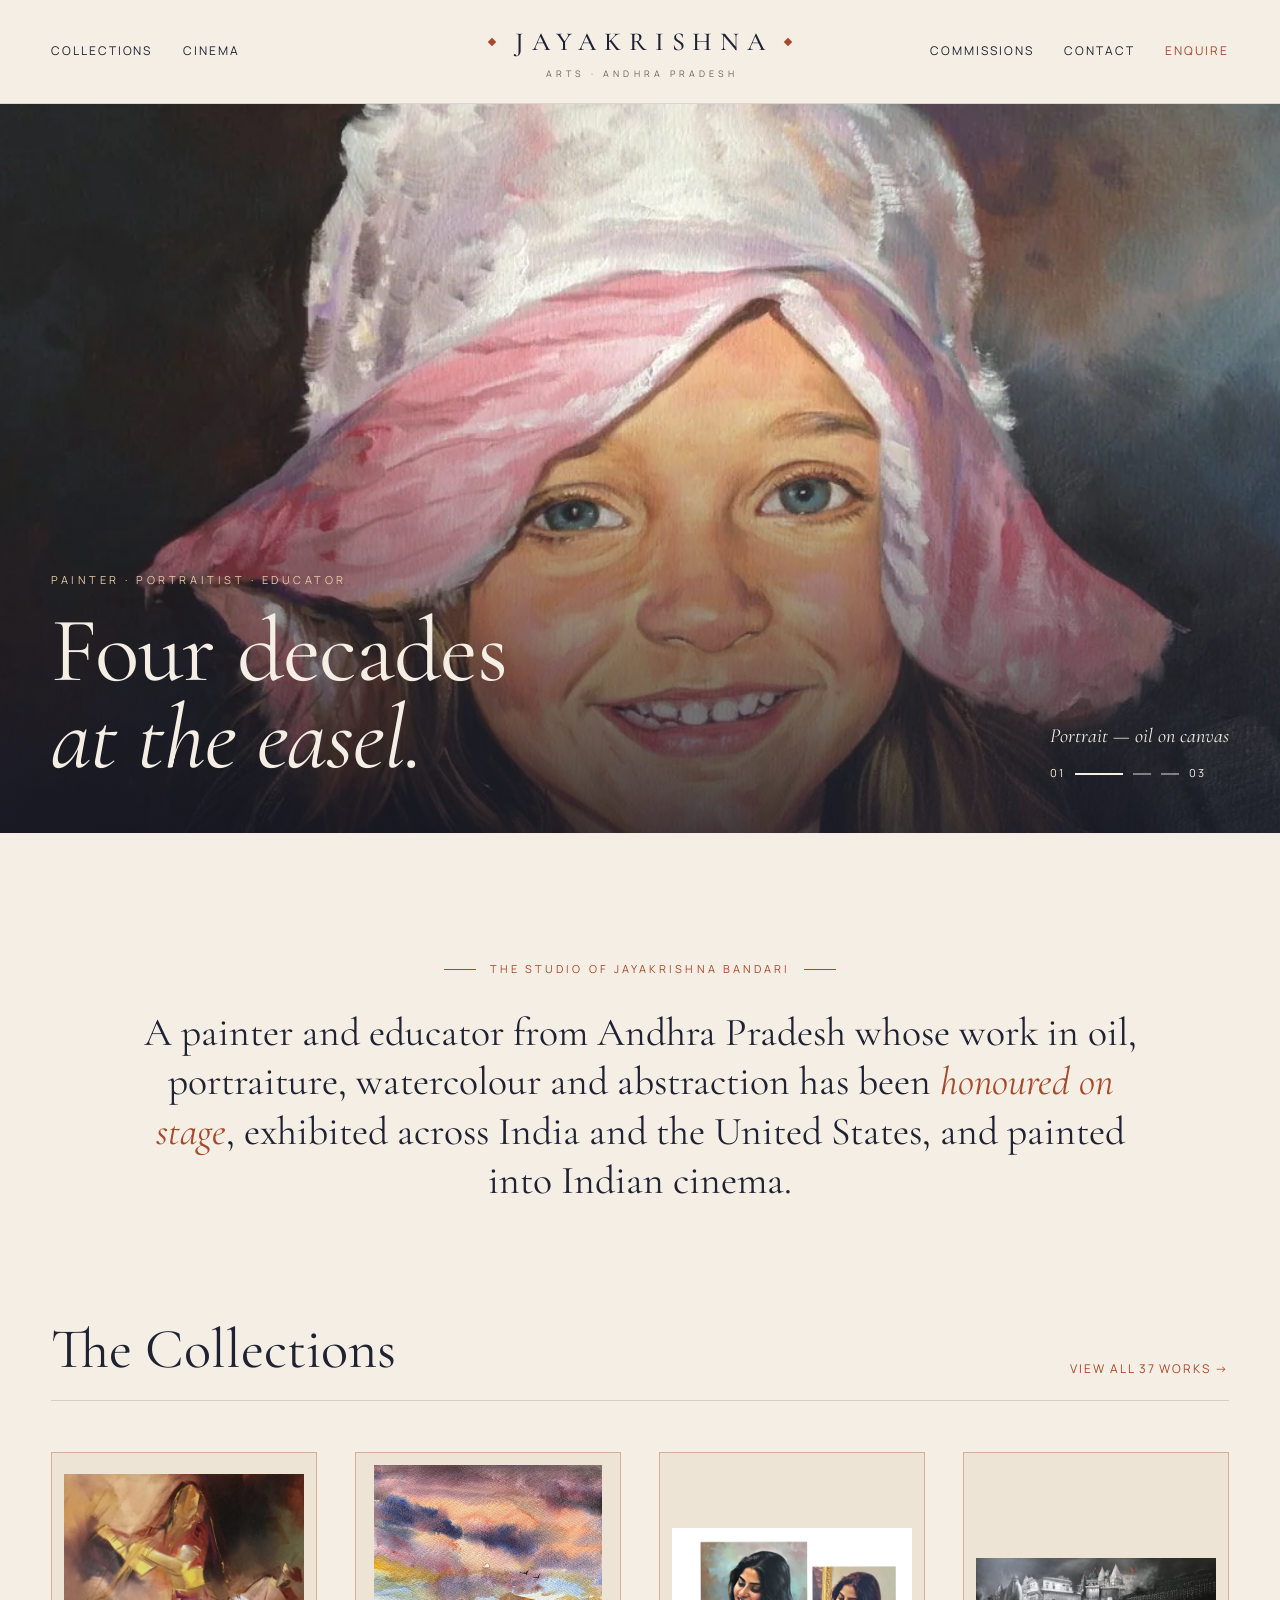
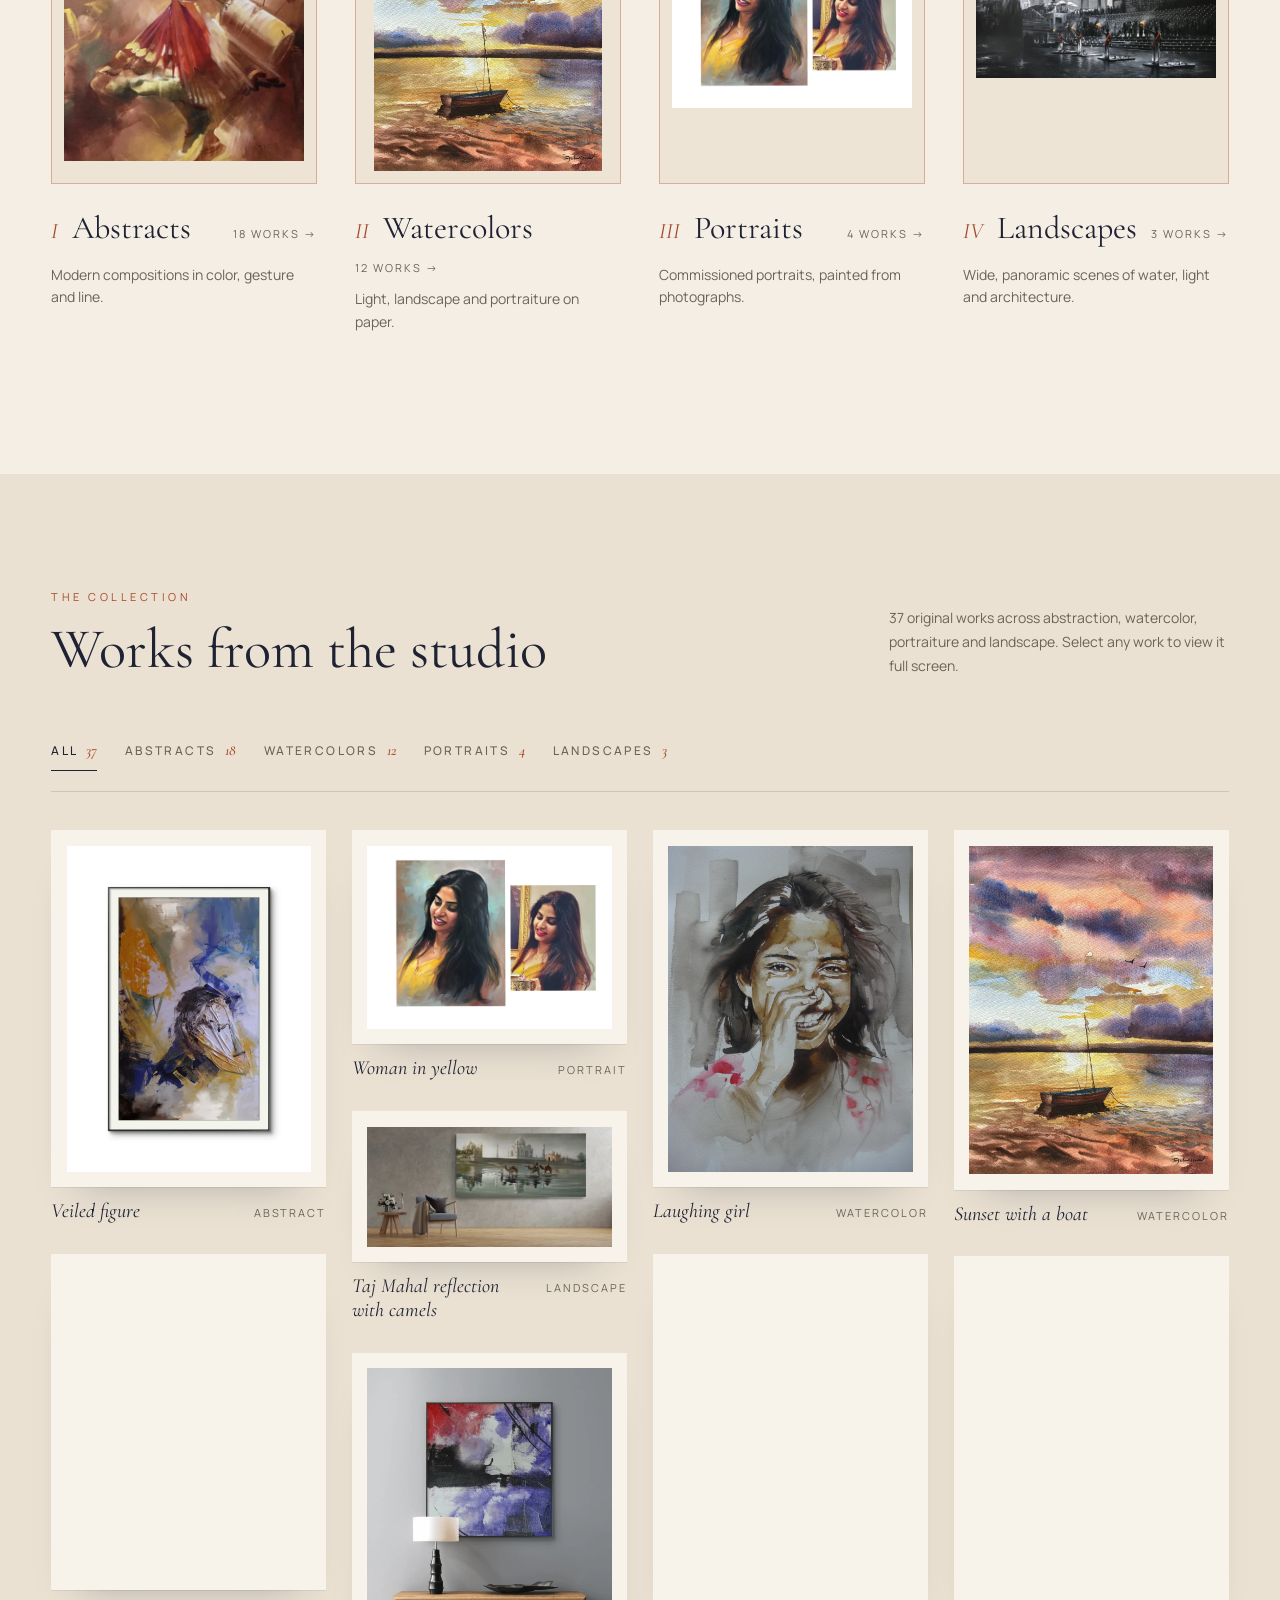
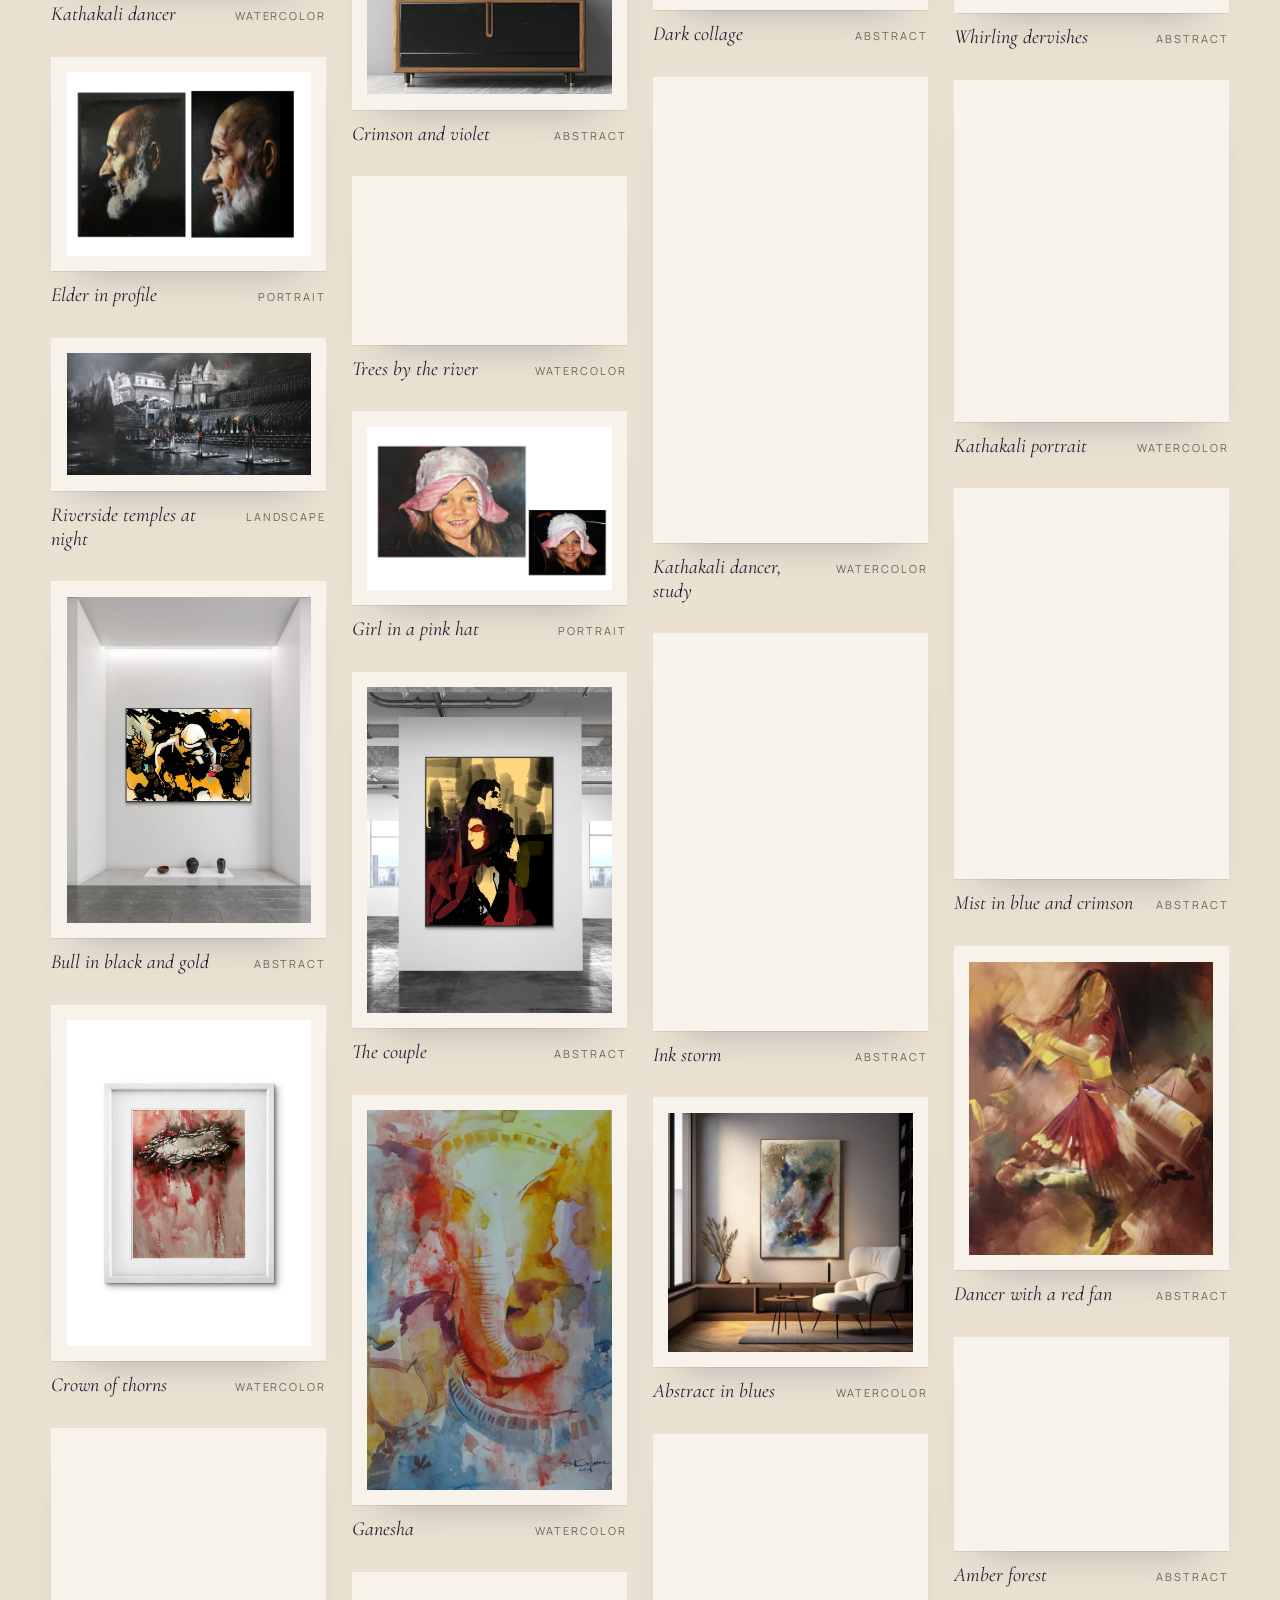
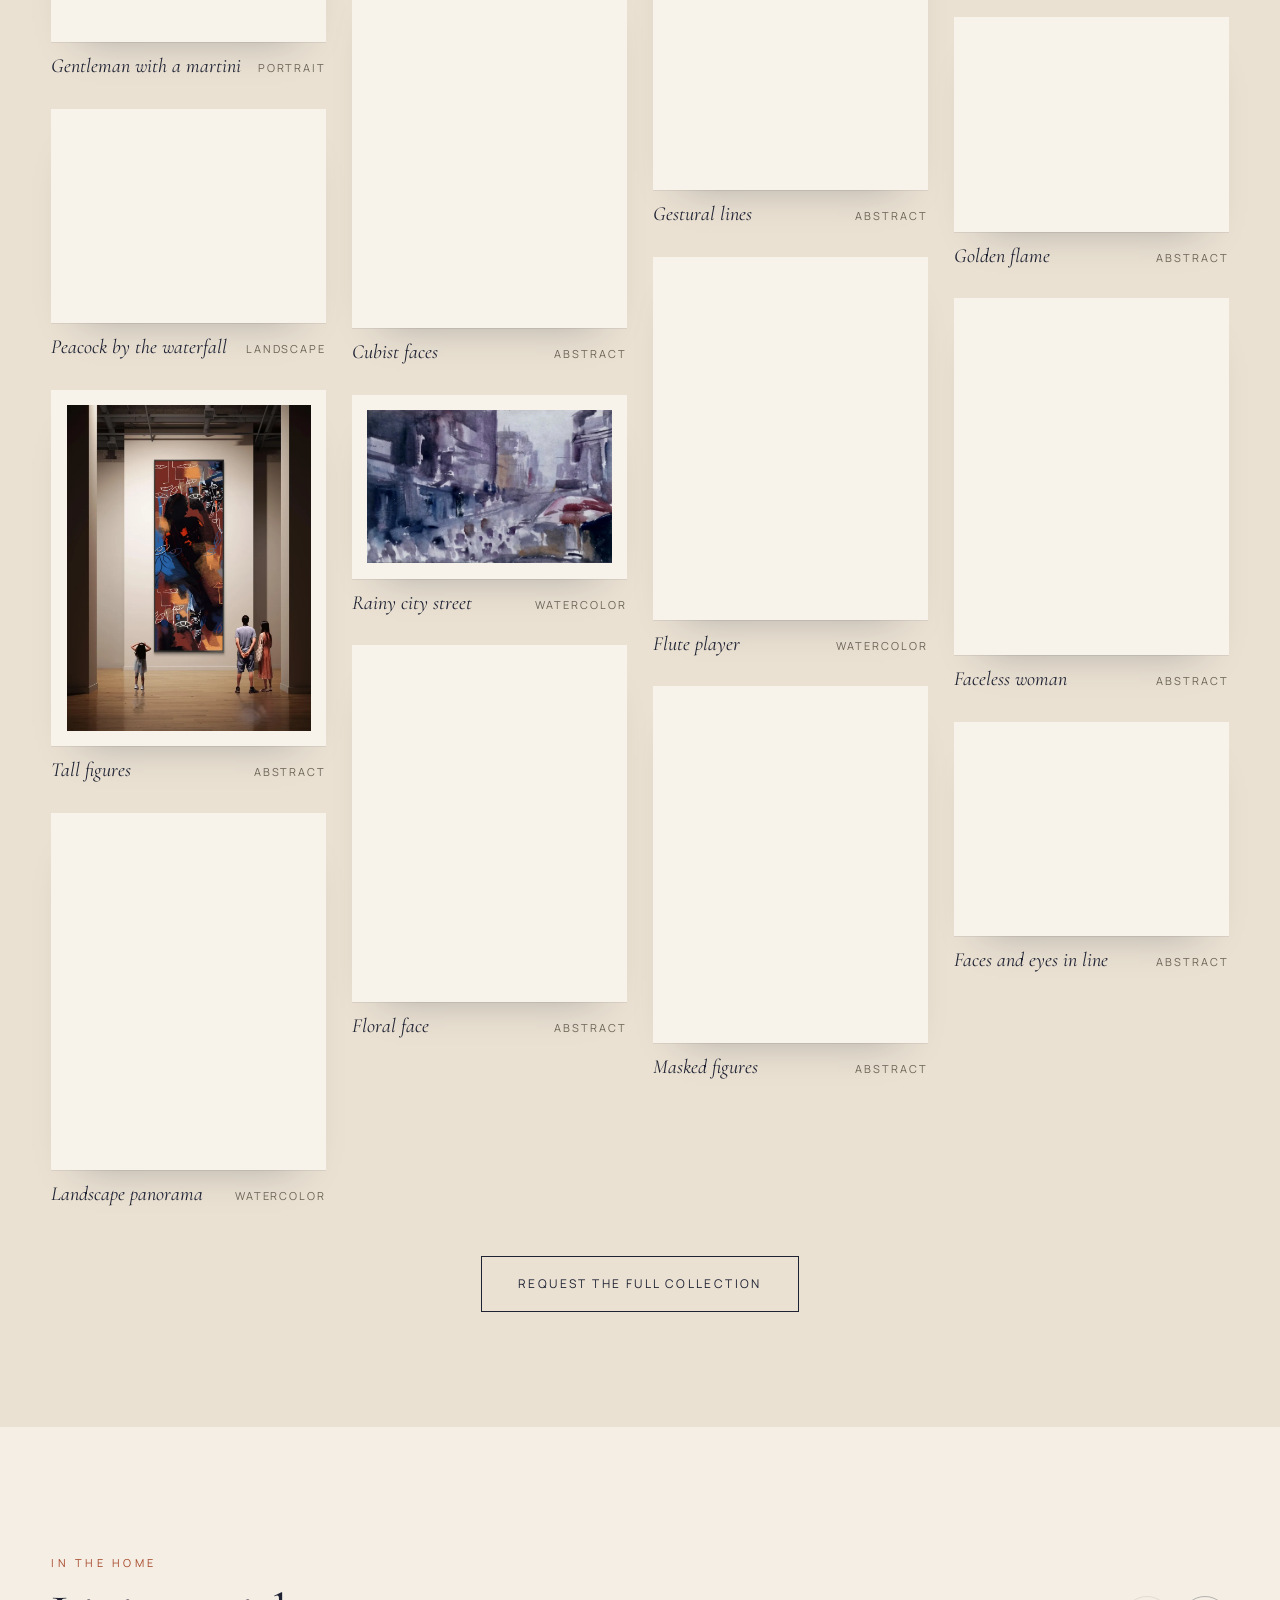
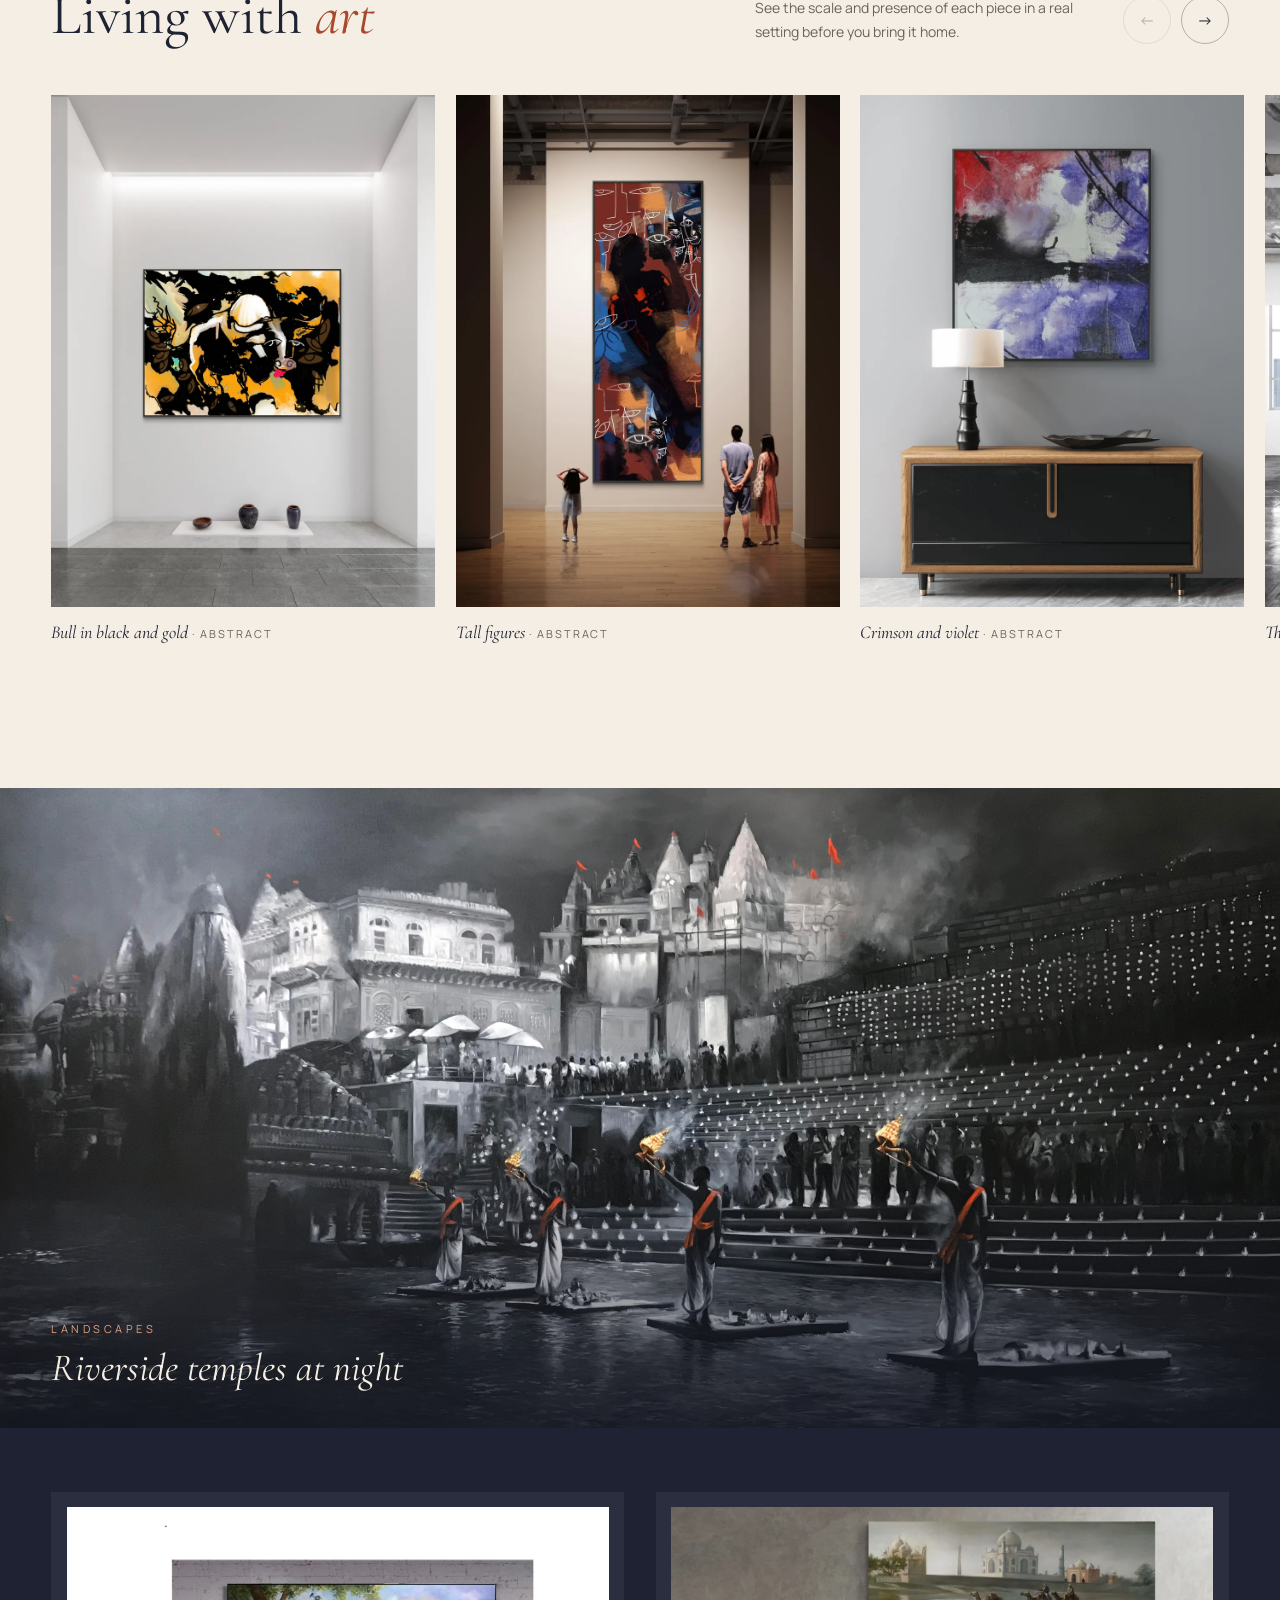
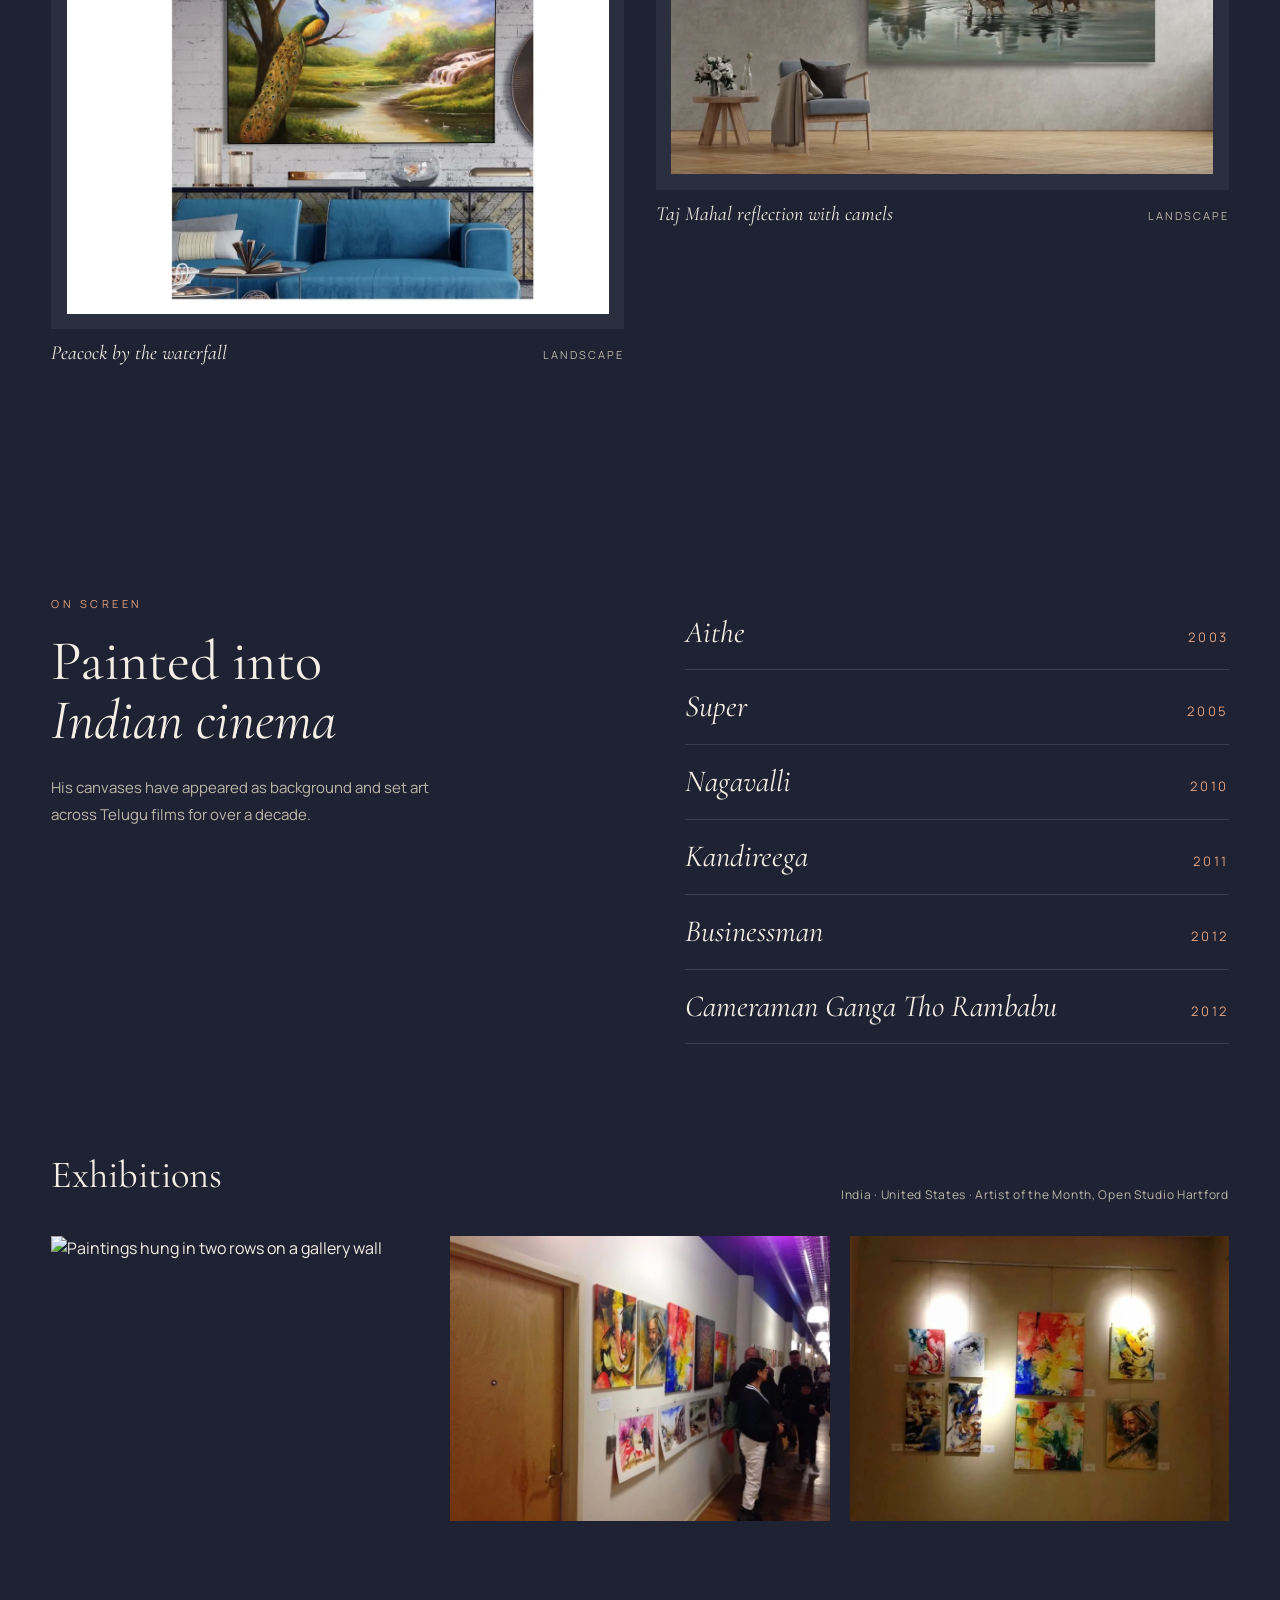
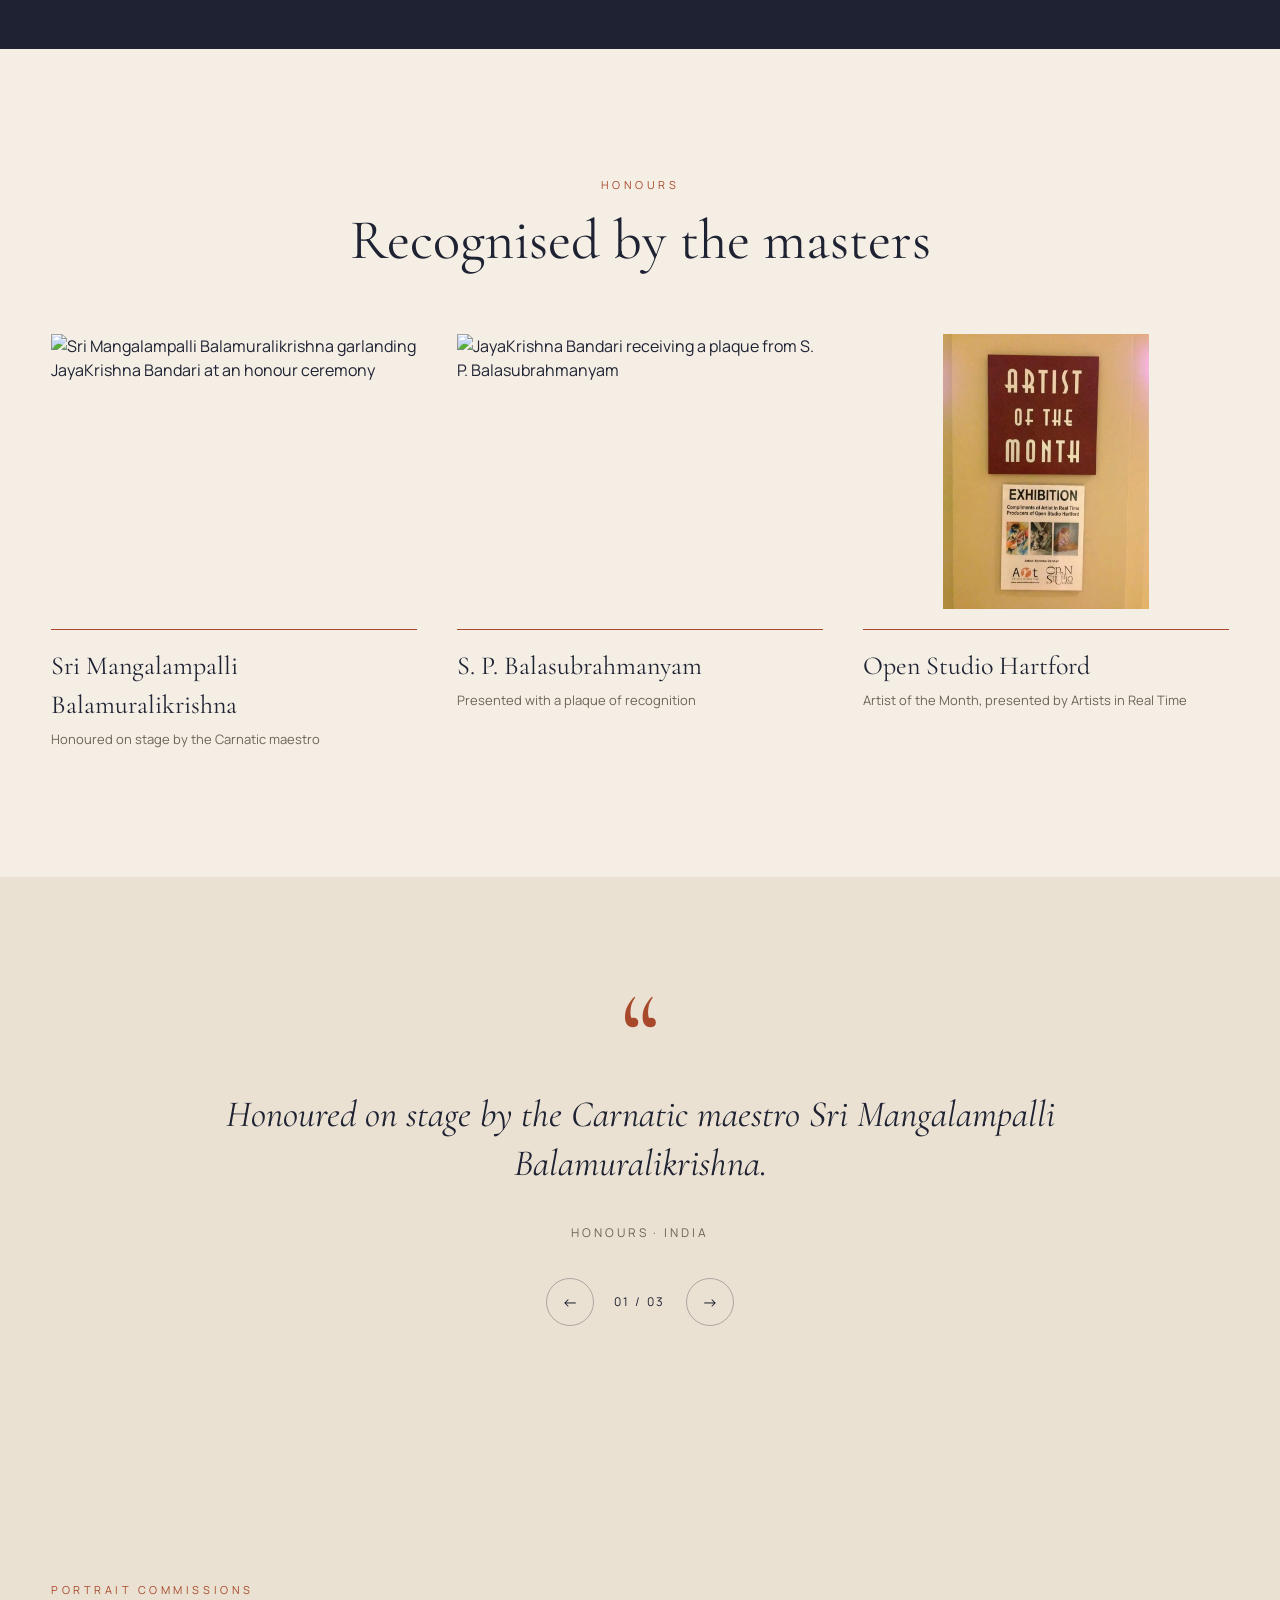
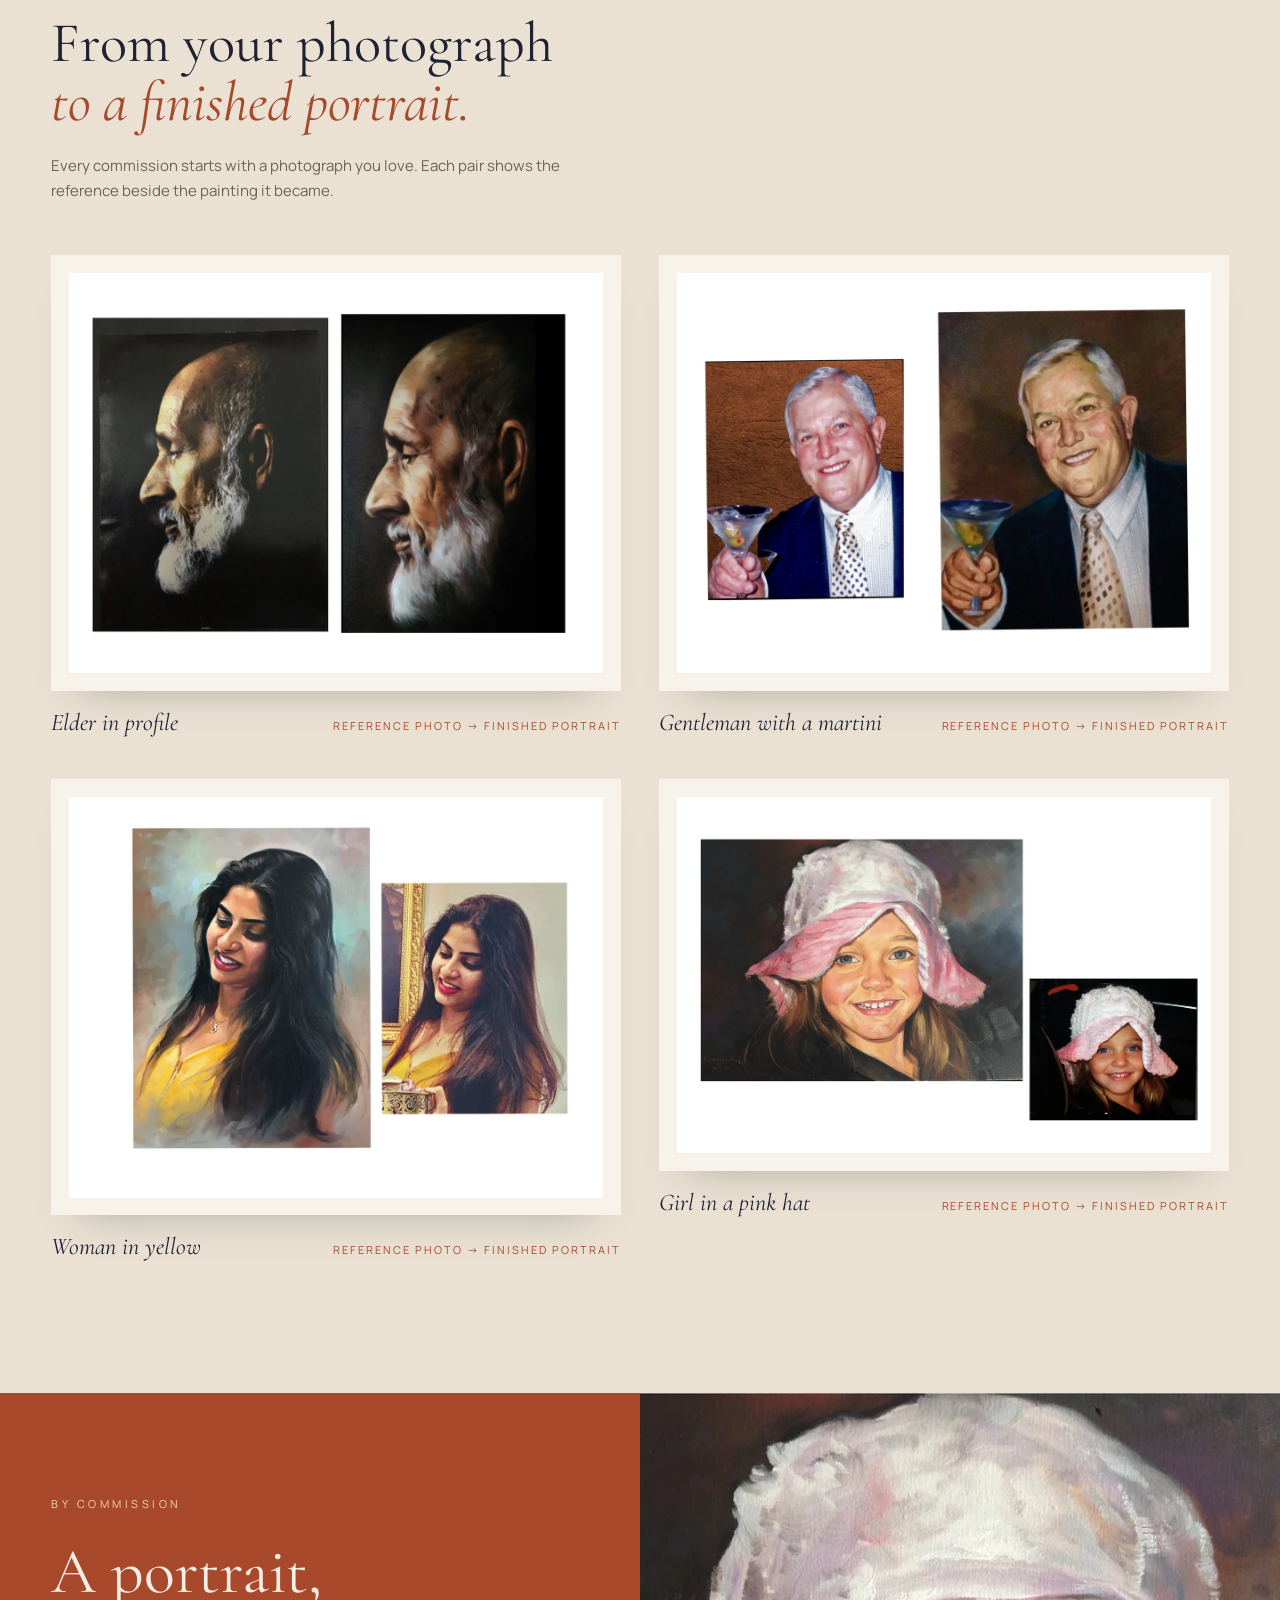
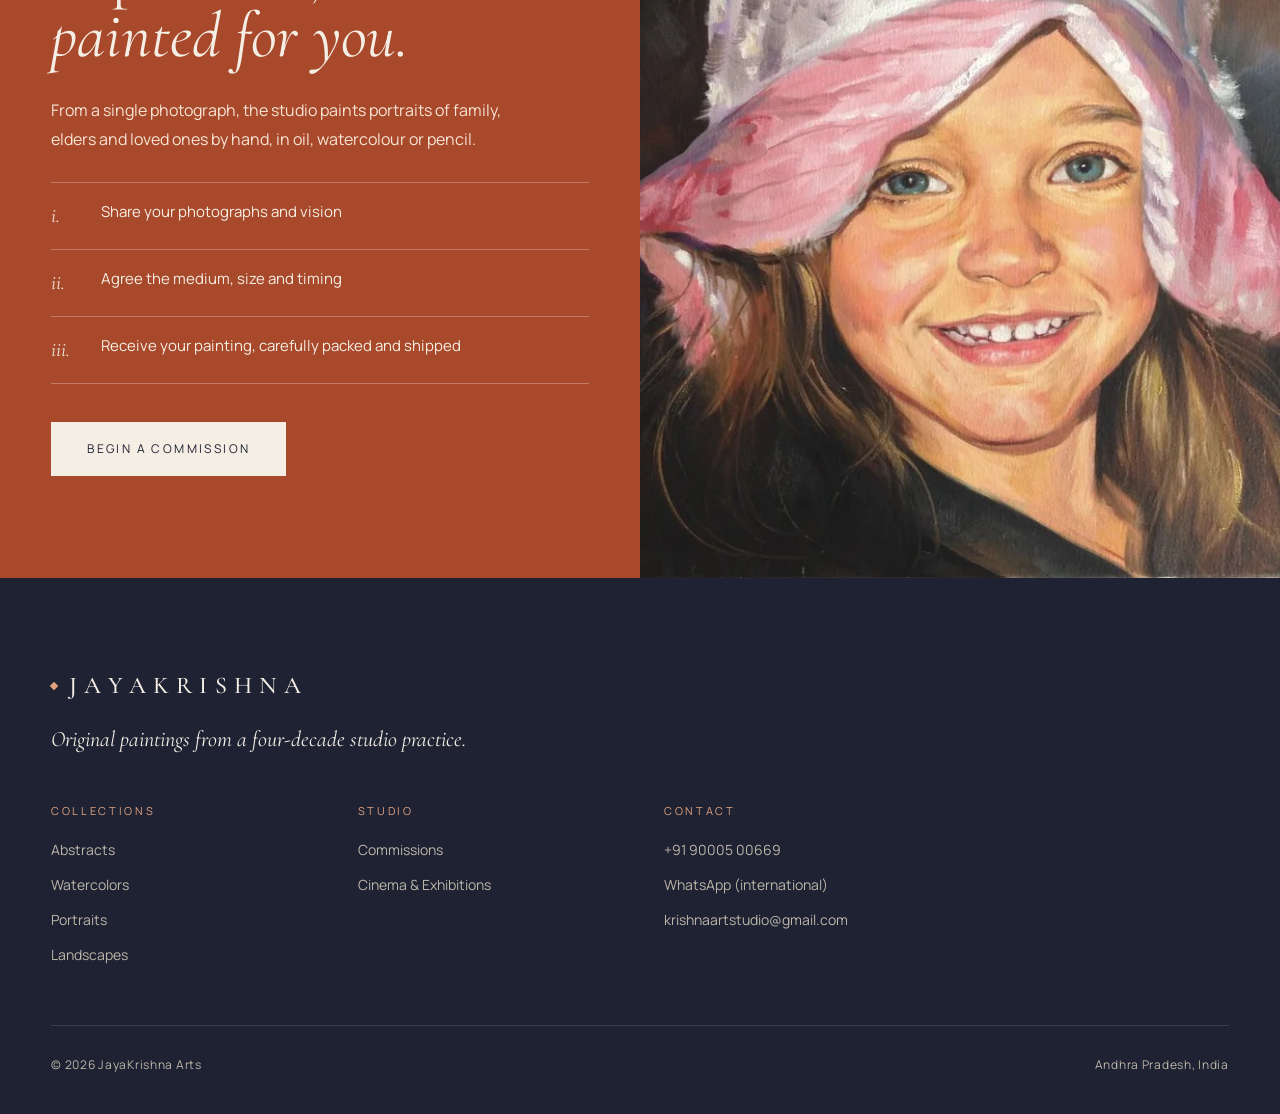
==== index.html @ c95d9a22 "Revamp gallery structure and navigation in index.html and 404.html; introduce filterable categories " ====
<!doctype html>
<html lang="en">
<head>
<meta charset="utf-8">
<meta name="viewport" content="width=device-width, initial-scale=1">
<title>JayaKrishna Arts | Original Paintings, Andhra Pradesh, India</title>
<meta name="description" content="Original oil paintings, watercolors, abstracts and hand-painted portrait commissions by JayaKrishna Bandari, a painter from Andhra Pradesh, India.">
<link rel="canonical" href="https://jayakrishnaarts.com/">
<meta property="og:type" content="website">
<meta property="og:site_name" content="JayaKrishna Arts">
<meta property="og:title" content="JayaKrishna Arts | Original Paintings, Andhra Pradesh, India">
<meta property="og:description" content="Original oil paintings, watercolors, abstracts and hand-painted portrait commissions by JayaKrishna Bandari, a painter from Andhra Pradesh, India.">
<meta property="og:url" content="https://jayakrishnaarts.com/">
<meta property="og:image" content="https://jayakrishnaarts.com/assets/img/studio-collection.webp">
<meta property="og:image:alt" content="Paintings from the JayaKrishna Arts studio collection">
<meta name="twitter:card" content="summary_large_image">
<meta name="twitter:title" content="JayaKrishna Arts | Original Paintings, Andhra Pradesh, India">
<meta name="twitter:description" content="Original oil paintings, watercolors, abstracts and hand-painted portrait commissions by JayaKrishna Bandari, a painter from Andhra Pradesh, India.">
<meta name="twitter:image" content="https://jayakrishnaarts.com/assets/img/studio-collection.webp">
<link rel="preload" as="image" href="assets/img/portrait-oil-girl-pink-hat.webp">
<meta name="theme-color" content="#F4EEE4">
<link rel="icon" href="assets/logo/favicon.png" type="image/png">
<link rel="apple-touch-icon" href="assets/logo/favicon.png">
<link rel="manifest" href="site.webmanifest">
<link rel="preconnect" href="https://fonts.googleapis.com">
<link rel="preconnect" href="https://fonts.gstatic.com" crossorigin>
<link href="https://fonts.googleapis.com/css2?family=Cormorant+Garamond:ital,wght@0,400;0,500;0,600;1,400;1,500&family=Manrope:wght@400;500;600&display=swap" rel="stylesheet">
<link rel="stylesheet" href="assets/styles.css">
<script>
  window.KORA_SITE_CONFIG = {
    apiBaseUrl: "https://kora-agent.grubtok.com",
    businessId: "2d53f821-5875-4b07-a20e-5b5a7b8592e5",
    recaptchaSiteKey: "6LcsdJYsAAAAAAur-h7cYlZuGJTmijNHmOi5kFH7"
  };
  window.KORA_CONFIG = Object.assign(window.KORA_CONFIG || {}, window.KORA_SITE_CONFIG);
  document.documentElement.classList.add("js");
</script>
<script type="application/ld+json">
{
  "@context": "https://schema.org",
  "@type": [
    "LocalBusiness",
    "ArtGallery"
  ],
  "@id": "https://jayakrishnaarts.com/#business",
  "name": "JayaKrishna Arts",
  "slogan": "Four decades at the easel.",
  "description": "Original oil paintings, watercolors, abstracts and hand-painted portrait commissions by JayaKrishna Bandari, a painter and educator from Andhra Pradesh, India, with more than forty years at the easel.",
  "url": "https://jayakrishnaarts.com/",
  "telephone": "+91-90005-00669",
  "email": "krishnaartstudio@gmail.com",
  "image": [
    "https://jayakrishnaarts.com/assets/img/studio-collection.webp",
    "https://jayakrishnaarts.com/assets/img/portrait-oil-girl-pink-hat.webp",
    "https://jayakrishnaarts.com/assets/img/abstract-504.webp"
  ],
  "logo": "https://jayakrishnaarts.com/assets/logo/wordmark.png",
  "address": {
    "@type": "PostalAddress",
    "addressRegion": "Andhra Pradesh",
    "addressCountry": "IN"
  },
  "areaServed": [
    "Andhra Pradesh",
    "India"
  ],
  "founder": {
    "@type": "Person",
    "name": "JayaKrishna Bandari",
    "jobTitle": "Painter, Portraitist and Educator"
  },
  "knowsAbout": [
    "Oil painting",
    "Portraiture",
    "Watercolour",
    "Abstract painting",
    "Pen drawing",
    "Pencil shading"
  ],
  "openingHours": "By appointment"
}
</script>
</head>
<body data-page="home">
<a class="skip" href="#main">Skip to content</a>
<!-- kora:shell:header -->
<header class="hdr" data-header>
  <nav class="hdr__nav hdr__nav--l" aria-label="Primary">
    <a href="#collections">Collections</a><a href="#cinema">Cinema</a>
  </nav>
  <a class="brand" href="#top" aria-label="JayaKrishna Arts home">
    <span class="brand__row"><span class="brand__dia" aria-hidden="true"></span><span class="brand__name">JAYAKRISHNA</span><span class="brand__dia" aria-hidden="true"></span></span>
    <span class="brand__sub">ARTS · ANDHRA PRADESH</span>
  </a>
  <nav class="hdr__nav hdr__nav--r" aria-label="Studio">
    <a href="#commissions">Commissions</a><a href="#contact">Contact</a><a class="hdr__accent" href="https://wa.me/919000500669">Enquire</a>
  </nav>
  <button class="menu-btn" type="button" aria-expanded="false" aria-controls="mobile-nav" data-menu-toggle>MENU</button>
</header>
<nav class="mnav" id="mobile-nav" aria-label="Mobile" data-menu>
  <a href="#collections">Collections</a><a href="#cinema">Cinema</a><a href="#commissions">Commissions</a><a href="#contact">Contact</a><a class="mnav__accent" href="https://wa.me/919000500669">Enquire on WhatsApp</a>
</nav>
<!-- /kora:shell:header -->

<main id="main">
<section class="hero" id="top" aria-label="Featured paintings" data-slideshow>
  <div class="slide is-active" data-slide data-cap="Portrait — oil on canvas"><img src="assets/img/portrait-oil-girl-pink-hat.webp" alt="Oil portrait of a smiling girl in a pink sun hat" style="object-position:center 30%" fetchpriority="high"></div>
  <div class="slide" data-slide data-cap="Abstract 504"><img src="assets/img/abstract-504.webp" alt="Abstract 504, a modern composition in colour and gesture" style="object-position:center" loading="lazy"></div>
  <div class="slide" data-slide data-cap="From the studio collection"><img src="assets/img/studio-collection.webp" alt="Paintings from the JayaKrishna Arts studio collection" style="object-position:center" loading="lazy"></div>
  <div class="hero__shade" aria-hidden="true"></div>
  <div class="hero__copy">
    <div class="hero__text">
      <div class="hero__eyebrow">Painter · Portraitist · Educator</div>
      <h1>Four decades<br><em>at the easel.</em></h1>
    </div>
    <div class="hero__ctrl">
      <div class="hero__cap" data-cap-out aria-live="polite">Portrait — oil on canvas</div>
      <div class="hero__bars">
        <span data-num>01</span>
        <button class="hero__bar is-active" type="button" aria-label="Show slide 1" data-dot></button>
        <button class="hero__bar" type="button" aria-label="Show slide 2" data-dot></button>
        <button class="hero__bar" type="button" aria-label="Show slide 3" data-dot></button>
        <span>03</span>
      </div>
    </div>
  </div>
</section>

<section class="intro">
  <div class="rule-label" data-r="0"><span></span>The Studio of JayaKrishna Bandari<span></span></div>
  <p class="intro__p" data-r="150">A painter and educator from Andhra Pradesh whose work in oil, portraiture, watercolour and abstraction has been <em>honoured on stage</em>, exhibited across India and the United States, and painted into Indian cinema.</p>
</section>

<section class="cols-sec" id="collections">
  <div class="sec-bar">
    <h2 class="h-sec" data-r="0">The Collections</h2>
    <a class="link-caps" href="#gallery" data-filter-link="all">View all 37 works →</a>
  </div>
  <div class="cols cols--four">
    <a class="col" href="#gallery" data-filter-link="abstract" data-r="0">
      <div class="col__arch"><div class="col__inner"><img src="assets/img/abstract/thumbs/abstract-14-dancer-red-fan.webp" width="1001" height="1200" alt="Dancer with a red fan, abstract by JayaKrishna Bandari" loading="lazy" decoding="async"></div></div>
      <div class="col__meta"><div class="col__title"><span class="col__num">I</span><span class="col__name">Abstracts</span></div><span class="col__more">18 works →</span></div>
      <p class="col__desc">Modern compositions in color, gesture and line.</p>
    </a>
    <a class="col" href="#gallery" data-filter-link="watercolor" data-r="120">
      <div class="col__arch"><div class="col__inner"><img src="assets/img/watercolor/thumbs/watercolor-11-sunset-boat.webp" width="893" height="1200" alt="Sunset with a boat, watercolor by JayaKrishna Bandari" loading="lazy" decoding="async"></div></div>
      <div class="col__meta"><div class="col__title"><span class="col__num">II</span><span class="col__name">Watercolors</span></div><span class="col__more">12 works →</span></div>
      <p class="col__desc">Light, landscape and portraiture on paper.</p>
    </a>
    <a class="col" href="#gallery" data-filter-link="portraits" data-r="240">
      <div class="col__arch"><div class="col__inner"><img src="assets/img/portraits/thumbs/portraits-03-woman-in-yellow-with-reference.webp" width="1200" height="900" alt="Woman in yellow, portrait by JayaKrishna Bandari (reference photograph and finished portrait)" loading="lazy" decoding="async"></div></div>
      <div class="col__meta"><div class="col__title"><span class="col__num">III</span><span class="col__name">Portraits</span></div><span class="col__more">4 works →</span></div>
      <p class="col__desc">Commissioned portraits, painted from photographs.</p>
    </a>
    <a class="col" href="#gallery" data-filter-link="landscape" data-r="360">
      <div class="col__arch"><div class="col__inner"><img src="assets/img/landscape/thumbs/landscape-01-riverside-temples-night-monochrome.webp" width="1200" height="600" alt="Riverside temples at night, landscape by JayaKrishna Bandari" loading="lazy" decoding="async"></div></div>
      <div class="col__meta"><div class="col__title"><span class="col__num">IV</span><span class="col__name">Landscapes</span></div><span class="col__more">3 works →</span></div>
      <p class="col__desc">Wide, panoramic scenes of water, light and architecture.</p>
    </a>
  </div>
</section>

<section class="featured gallery" id="gallery" data-gallery>
  <div class="featured__head">
    <div>
      <div class="label">The Collection</div>
      <h2 class="h-sec" data-r="0">Works from the studio</h2>
    </div>
    <p>37 original works across abstraction, watercolor, portraiture and landscape. Select any work to view it full screen.</p>
  </div>
  <div class="filters" role="group" aria-label="Filter works by category">
    <button type="button" class="filter is-active" aria-pressed="true" data-filter="all">All <span>37</span></button>
    <button type="button" class="filter" aria-pressed="false" data-filter="abstract">Abstracts <span>18</span></button>
    <button type="button" class="filter" aria-pressed="false" data-filter="watercolor">Watercolors <span>12</span></button>
    <button type="button" class="filter" aria-pressed="false" data-filter="portraits">Portraits <span>4</span></button>
    <button type="button" class="filter" aria-pressed="false" data-filter="landscape">Landscapes <span>3</span></button>
  </div>
  <p class="sr-only" aria-live="polite" data-gallery-status>Showing all 37 works</p>
  <div class="masonry" data-lb-group>
    <a class="tile" href="assets/img/abstract/abstract-01-veiled-figure-framed.webp" data-lb data-width="3000" data-height="4000" data-title="Veiled figure" data-cat-label="Abstract" data-note="Shown framed" data-inquire="https://wa.me/919000500669?text=Hello%2C%20I%20would%20like%20to%20enquire%20about%20the%20abstract%20%E2%80%9CVeiled%20figure%E2%80%9D." data-cat="abstract">
      <span class="tile__frame"><img src="assets/img/abstract/thumbs/abstract-01-veiled-figure-framed.webp" width="900" height="1200" alt="Veiled figure, abstract by JayaKrishna Bandari (shown framed)" loading="lazy" decoding="async"></span>
      <span class="tile__meta"><span class="tile__t">Veiled figure</span><span class="tile__c">Abstract</span></span>
    </a>
    <a class="tile" href="assets/img/watercolor/watercolor-01-kathakali-framed-in-room.webp" data-lb data-width="3200" data-height="4000" data-title="Kathakali dancer" data-cat-label="Watercolor" data-note="Shown in a room setting" data-inquire="https://wa.me/919000500669?text=Hello%2C%20I%20would%20like%20to%20enquire%20about%20the%20watercolor%20%E2%80%9CKathakali%20dancer%E2%80%9D." data-cat="watercolor">
      <span class="tile__frame"><img src="assets/img/watercolor/thumbs/watercolor-01-kathakali-framed-in-room.webp" width="960" height="1200" alt="Kathakali dancer, watercolor by JayaKrishna Bandari (shown in a room setting)" loading="lazy" decoding="async"></span>
      <span class="tile__meta"><span class="tile__t">Kathakali dancer</span><span class="tile__c">Watercolor</span></span>
    </a>
    <a class="tile" href="assets/img/portraits/portraits-01-elder-profile-with-reference.webp" data-lb data-width="2732" data-height="2048" data-title="Elder in profile" data-cat-label="Portrait" data-note="Reference photograph and finished portrait" data-inquire="https://wa.me/919000500669?text=Hello%2C%20I%20would%20like%20to%20enquire%20about%20the%20portrait%20%E2%80%9CElder%20in%20profile%E2%80%9D." data-cat="portraits">
      <span class="tile__frame"><img src="assets/img/portraits/thumbs/portraits-01-elder-profile-with-reference.webp" width="1200" height="900" alt="Elder in profile, portrait by JayaKrishna Bandari (reference photograph and finished portrait)" loading="lazy" decoding="async"></span>
      <span class="tile__meta"><span class="tile__t">Elder in profile</span><span class="tile__c">Portrait</span></span>
    </a>
    <a class="tile" href="assets/img/landscape/landscape-01-riverside-temples-night-monochrome.webp" data-lb data-width="3672" data-height="1836" data-title="Riverside temples at night" data-cat-label="Landscape" data-note="" data-inquire="https://wa.me/919000500669?text=Hello%2C%20I%20would%20like%20to%20enquire%20about%20the%20landscape%20%E2%80%9CRiverside%20temples%20at%20night%E2%80%9D." data-cat="landscape">
      <span class="tile__frame"><img src="assets/img/landscape/thumbs/landscape-01-riverside-temples-night-monochrome.webp" width="1200" height="600" alt="Riverside temples at night, landscape by JayaKrishna Bandari" loading="lazy" decoding="async"></span>
      <span class="tile__meta"><span class="tile__t">Riverside temples at night</span><span class="tile__c">Landscape</span></span>
    </a>
    <a class="tile" href="assets/img/abstract/abstract-02-bull-black-gold-gallery.webp" data-lb data-width="3000" data-height="4000" data-title="Bull in black and gold" data-cat-label="Abstract" data-note="Shown in a gallery setting" data-inquire="https://wa.me/919000500669?text=Hello%2C%20I%20would%20like%20to%20enquire%20about%20the%20abstract%20%E2%80%9CBull%20in%20black%20and%20gold%E2%80%9D." data-cat="abstract">
      <span class="tile__frame"><img src="assets/img/abstract/thumbs/abstract-02-bull-black-gold-gallery.webp" width="900" height="1200" alt="Bull in black and gold, abstract by JayaKrishna Bandari (shown in a gallery setting)" loading="lazy" decoding="async"></span>
      <span class="tile__meta"><span class="tile__t">Bull in black and gold</span><span class="tile__c">Abstract</span></span>
    </a>
    <a class="tile" href="assets/img/watercolor/watercolor-02-crown-of-thorns-framed.webp" data-lb data-width="3000" data-height="4000" data-title="Crown of thorns" data-cat-label="Watercolor" data-note="Shown framed" data-inquire="https://wa.me/919000500669?text=Hello%2C%20I%20would%20like%20to%20enquire%20about%20the%20watercolor%20%E2%80%9CCrown%20of%20thorns%E2%80%9D." data-cat="watercolor">
      <span class="tile__frame"><img src="assets/img/watercolor/thumbs/watercolor-02-crown-of-thorns-framed.webp" width="900" height="1200" alt="Crown of thorns, watercolor by JayaKrishna Bandari (shown framed)" loading="lazy" decoding="async"></span>
      <span class="tile__meta"><span class="tile__t">Crown of thorns</span><span class="tile__c">Watercolor</span></span>
    </a>
    <a class="tile" href="assets/img/portraits/portraits-02-gentleman-with-martini-with-reference.webp" data-lb data-width="2732" data-height="2048" data-title="Gentleman with a martini" data-cat-label="Portrait" data-note="Reference photograph and finished portrait" data-inquire="https://wa.me/919000500669?text=Hello%2C%20I%20would%20like%20to%20enquire%20about%20the%20portrait%20%E2%80%9CGentleman%20with%20a%20martini%E2%80%9D." data-cat="portraits">
      <span class="tile__frame"><img src="assets/img/portraits/thumbs/portraits-02-gentleman-with-martini-with-reference.webp" width="1200" height="900" alt="Gentleman with a martini, portrait by JayaKrishna Bandari (reference photograph and finished portrait)" loading="lazy" decoding="async"></span>
      <span class="tile__meta"><span class="tile__t">Gentleman with a martini</span><span class="tile__c">Portrait</span></span>
    </a>
    <a class="tile" href="assets/img/landscape/landscape-02-peacock-waterfall-in-room.webp" data-lb data-width="2732" data-height="2048" data-title="Peacock by the waterfall" data-cat-label="Landscape" data-note="Shown in a room setting" data-inquire="https://wa.me/919000500669?text=Hello%2C%20I%20would%20like%20to%20enquire%20about%20the%20landscape%20%E2%80%9CPeacock%20by%20the%20waterfall%E2%80%9D." data-cat="landscape">
      <span class="tile__frame"><img src="assets/img/landscape/thumbs/landscape-02-peacock-waterfall-in-room.webp" width="1200" height="900" alt="Peacock by the waterfall, landscape by JayaKrishna Bandari (shown in a room setting)" loading="lazy" decoding="async"></span>
      <span class="tile__meta"><span class="tile__t">Peacock by the waterfall</span><span class="tile__c">Landscape</span></span>
    </a>
    <a class="tile" href="assets/img/abstract/abstract-03-tall-figures-gallery.webp" data-lb data-width="3000" data-height="4000" data-title="Tall figures" data-cat-label="Abstract" data-note="Shown in a gallery setting" data-inquire="https://wa.me/919000500669?text=Hello%2C%20I%20would%20like%20to%20enquire%20about%20the%20abstract%20%E2%80%9CTall%20figures%E2%80%9D." data-cat="abstract">
      <span class="tile__frame"><img src="assets/img/abstract/thumbs/abstract-03-tall-figures-gallery.webp" width="900" height="1200" alt="Tall figures, abstract by JayaKrishna Bandari (shown in a gallery setting)" loading="lazy" decoding="async"></span>
      <span class="tile__meta"><span class="tile__t">Tall figures</span><span class="tile__c">Abstract</span></span>
    </a>
    <a class="tile" href="assets/img/watercolor/watercolor-03-landscape-panorama-framed-in-room.webp" data-lb data-width="3000" data-height="4000" data-title="Landscape panorama" data-cat-label="Watercolor" data-note="Shown in a room setting" data-inquire="https://wa.me/919000500669?text=Hello%2C%20I%20would%20like%20to%20enquire%20about%20the%20watercolor%20%E2%80%9CLandscape%20panorama%E2%80%9D." data-cat="watercolor">
      <span class="tile__frame"><img src="assets/img/watercolor/thumbs/watercolor-03-landscape-panorama-framed-in-room.webp" width="900" height="1200" alt="Landscape panorama, watercolor by JayaKrishna Bandari (shown in a room setting)" loading="lazy" decoding="async"></span>
      <span class="tile__meta"><span class="tile__t">Landscape panorama</span><span class="tile__c">Watercolor</span></span>
    </a>
    <a class="tile" href="assets/img/portraits/portraits-03-woman-in-yellow-with-reference.webp" data-lb data-width="2732" data-height="2048" data-title="Woman in yellow" data-cat-label="Portrait" data-note="Reference photograph and finished portrait" data-inquire="https://wa.me/919000500669?text=Hello%2C%20I%20would%20like%20to%20enquire%20about%20the%20portrait%20%E2%80%9CWoman%20in%20yellow%E2%80%9D." data-cat="portraits">
      <span class="tile__frame"><img src="assets/img/portraits/thumbs/portraits-03-woman-in-yellow-with-reference.webp" width="1200" height="900" alt="Woman in yellow, portrait by JayaKrishna Bandari (reference photograph and finished portrait)" loading="lazy" decoding="async"></span>
      <span class="tile__meta"><span class="tile__t">Woman in yellow</span><span class="tile__c">Portrait</span></span>
    </a>
    <a class="tile" href="assets/img/landscape/landscape-03-taj-mahal-camels-reflection-in-room.webp" data-lb data-width="2572" data-height="1267" data-title="Taj Mahal reflection with camels" data-cat-label="Landscape" data-note="Shown in a room setting" data-inquire="https://wa.me/919000500669?text=Hello%2C%20I%20would%20like%20to%20enquire%20about%20the%20landscape%20%E2%80%9CTaj%20Mahal%20reflection%20with%20camels%E2%80%9D." data-cat="landscape">
      <span class="tile__frame"><img src="assets/img/landscape/thumbs/landscape-03-taj-mahal-camels-reflection-in-room.webp" width="1200" height="591" alt="Taj Mahal reflection with camels, landscape by JayaKrishna Bandari (shown in a room setting)" loading="lazy" decoding="async"></span>
      <span class="tile__meta"><span class="tile__t">Taj Mahal reflection with camels</span><span class="tile__c">Landscape</span></span>
    </a>
    <a class="tile" href="assets/img/abstract/abstract-04-crimson-violet-in-room.webp" data-lb data-width="3000" data-height="4000" data-title="Crimson and violet" data-cat-label="Abstract" data-note="Shown in a room setting" data-inquire="https://wa.me/919000500669?text=Hello%2C%20I%20would%20like%20to%20enquire%20about%20the%20abstract%20%E2%80%9CCrimson%20and%20violet%E2%80%9D." data-cat="abstract">
      <span class="tile__frame"><img src="assets/img/abstract/thumbs/abstract-04-crimson-violet-in-room.webp" width="900" height="1200" alt="Crimson and violet, abstract by JayaKrishna Bandari (shown in a room setting)" loading="lazy" decoding="async"></span>
      <span class="tile__meta"><span class="tile__t">Crimson and violet</span><span class="tile__c">Abstract</span></span>
    </a>
    <a class="tile" href="assets/img/watercolor/watercolor-04-trees-by-the-river.webp" data-lb data-width="3154" data-height="1774" data-title="Trees by the river" data-cat-label="Watercolor" data-note="" data-inquire="https://wa.me/919000500669?text=Hello%2C%20I%20would%20like%20to%20enquire%20about%20the%20watercolor%20%E2%80%9CTrees%20by%20the%20river%E2%80%9D." data-cat="watercolor">
      <span class="tile__frame"><img src="assets/img/watercolor/thumbs/watercolor-04-trees-by-the-river.webp" width="1200" height="675" alt="Trees by the river, watercolor by JayaKrishna Bandari" loading="lazy" decoding="async"></span>
      <span class="tile__meta"><span class="tile__t">Trees by the river</span><span class="tile__c">Watercolor</span></span>
    </a>
    <a class="tile" href="assets/img/portraits/portraits-04-girl-pink-hat-with-reference.webp" data-lb data-width="2715" data-height="1807" data-title="Girl in a pink hat" data-cat-label="Portrait" data-note="Reference photograph and finished portrait" data-inquire="https://wa.me/919000500669?text=Hello%2C%20I%20would%20like%20to%20enquire%20about%20the%20portrait%20%E2%80%9CGirl%20in%20a%20pink%20hat%E2%80%9D." data-cat="portraits">
      <span class="tile__frame"><img src="assets/img/portraits/thumbs/portraits-04-girl-pink-hat-with-reference.webp" width="1200" height="799" alt="Girl in a pink hat, portrait by JayaKrishna Bandari (reference photograph and finished portrait)" loading="lazy" decoding="async"></span>
      <span class="tile__meta"><span class="tile__t">Girl in a pink hat</span><span class="tile__c">Portrait</span></span>
    </a>
    <a class="tile" href="assets/img/abstract/abstract-05-couple-gallery.webp" data-lb data-width="3000" data-height="4000" data-title="The couple" data-cat-label="Abstract" data-note="Shown in a gallery setting" data-inquire="https://wa.me/919000500669?text=Hello%2C%20I%20would%20like%20to%20enquire%20about%20the%20abstract%20%E2%80%9CThe%20couple%E2%80%9D." data-cat="abstract">
      <span class="tile__frame"><img src="assets/img/abstract/thumbs/abstract-05-couple-gallery.webp" width="900" height="1200" alt="The couple, abstract by JayaKrishna Bandari (shown in a gallery setting)" loading="lazy" decoding="async"></span>
      <span class="tile__meta"><span class="tile__t">The couple</span><span class="tile__c">Abstract</span></span>
    </a>
    <a class="tile" href="assets/img/watercolor/watercolor-05-ganesha.webp" data-lb data-width="755" data-height="1171" data-title="Ganesha" data-cat-label="Watercolor" data-note="" data-inquire="https://wa.me/919000500669?text=Hello%2C%20I%20would%20like%20to%20enquire%20about%20the%20watercolor%20%E2%80%9CGanesha%E2%80%9D." data-cat="watercolor">
      <span class="tile__frame"><img src="assets/img/watercolor/thumbs/watercolor-05-ganesha.webp" width="755" height="1171" alt="Ganesha, watercolor by JayaKrishna Bandari" loading="lazy" decoding="async"></span>
      <span class="tile__meta"><span class="tile__t">Ganesha</span><span class="tile__c">Watercolor</span></span>
    </a>
    <a class="tile" href="assets/img/abstract/abstract-06-cubist-faces-gallery.webp" data-lb data-width="3000" data-height="4000" data-title="Cubist faces" data-cat-label="Abstract" data-note="Shown in a gallery setting" data-inquire="https://wa.me/919000500669?text=Hello%2C%20I%20would%20like%20to%20enquire%20about%20the%20abstract%20%E2%80%9CCubist%20faces%E2%80%9D." data-cat="abstract">
      <span class="tile__frame"><img src="assets/img/abstract/thumbs/abstract-06-cubist-faces-gallery.webp" width="900" height="1200" alt="Cubist faces, abstract by JayaKrishna Bandari (shown in a gallery setting)" loading="lazy" decoding="async"></span>
      <span class="tile__meta"><span class="tile__t">Cubist faces</span><span class="tile__c">Abstract</span></span>
    </a>
    <a class="tile" href="assets/img/watercolor/watercolor-06-rainy-city-street.webp" data-lb data-width="1160" data-height="725" data-title="Rainy city street" data-cat-label="Watercolor" data-note="" data-inquire="https://wa.me/919000500669?text=Hello%2C%20I%20would%20like%20to%20enquire%20about%20the%20watercolor%20%E2%80%9CRainy%20city%20street%E2%80%9D." data-cat="watercolor">
      <span class="tile__frame"><img src="assets/img/watercolor/thumbs/watercolor-06-rainy-city-street.webp" width="1160" height="725" alt="Rainy city street, watercolor by JayaKrishna Bandari" loading="lazy" decoding="async"></span>
      <span class="tile__meta"><span class="tile__t">Rainy city street</span><span class="tile__c">Watercolor</span></span>
    </a>
    <a class="tile" href="assets/img/abstract/abstract-07-floral-face-in-room.webp" data-lb data-width="3000" data-height="4000" data-title="Floral face" data-cat-label="Abstract" data-note="Shown in a room setting" data-inquire="https://wa.me/919000500669?text=Hello%2C%20I%20would%20like%20to%20enquire%20about%20the%20abstract%20%E2%80%9CFloral%20face%E2%80%9D." data-cat="abstract">
      <span class="tile__frame"><img src="assets/img/abstract/thumbs/abstract-07-floral-face-in-room.webp" width="900" height="1200" alt="Floral face, abstract by JayaKrishna Bandari (shown in a room setting)" loading="lazy" decoding="async"></span>
      <span class="tile__meta"><span class="tile__t">Floral face</span><span class="tile__c">Abstract</span></span>
    </a>
    <a class="tile" href="assets/img/watercolor/watercolor-07-laughing-girl.webp" data-lb data-width="2736" data-height="3648" data-title="Laughing girl" data-cat-label="Watercolor" data-note="" data-inquire="https://wa.me/919000500669?text=Hello%2C%20I%20would%20like%20to%20enquire%20about%20the%20watercolor%20%E2%80%9CLaughing%20girl%E2%80%9D." data-cat="watercolor">
      <span class="tile__frame"><img src="assets/img/watercolor/thumbs/watercolor-07-laughing-girl.webp" width="900" height="1200" alt="Laughing girl, watercolor by JayaKrishna Bandari" loading="lazy" decoding="async"></span>
      <span class="tile__meta"><span class="tile__t">Laughing girl</span><span class="tile__c">Watercolor</span></span>
    </a>
    <a class="tile" href="assets/img/abstract/abstract-08-dark-collage-gallery.webp" data-lb data-width="3000" data-height="4000" data-title="Dark collage" data-cat-label="Abstract" data-note="Shown in a gallery setting" data-inquire="https://wa.me/919000500669?text=Hello%2C%20I%20would%20like%20to%20enquire%20about%20the%20abstract%20%E2%80%9CDark%20collage%E2%80%9D." data-cat="abstract">
      <span class="tile__frame"><img src="assets/img/abstract/thumbs/abstract-08-dark-collage-gallery.webp" width="900" height="1200" alt="Dark collage, abstract by JayaKrishna Bandari (shown in a gallery setting)" loading="lazy" decoding="async"></span>
      <span class="tile__meta"><span class="tile__t">Dark collage</span><span class="tile__c">Abstract</span></span>
    </a>
    <a class="tile" href="assets/img/watercolor/watercolor-08-kathakali-pinned.webp" data-lb data-width="2368" data-height="4208" data-title="Kathakali dancer, study" data-cat-label="Watercolor" data-note="Shown on the studio wall" data-inquire="https://wa.me/919000500669?text=Hello%2C%20I%20would%20like%20to%20enquire%20about%20the%20watercolor%20%E2%80%9CKathakali%20dancer%2C%20study%E2%80%9D." data-cat="watercolor">
      <span class="tile__frame"><img src="assets/img/watercolor/thumbs/watercolor-08-kathakali-pinned.webp" width="675" height="1200" alt="Kathakali dancer, study, watercolor by JayaKrishna Bandari (shown on the studio wall)" loading="lazy" decoding="async"></span>
      <span class="tile__meta"><span class="tile__t">Kathakali dancer, study</span><span class="tile__c">Watercolor</span></span>
    </a>
    <a class="tile" href="assets/img/abstract/abstract-09-ink-storm.webp" data-lb data-width="1600" data-height="2400" data-title="Ink storm" data-cat-label="Abstract" data-note="" data-inquire="https://wa.me/919000500669?text=Hello%2C%20I%20would%20like%20to%20enquire%20about%20the%20abstract%20%E2%80%9CInk%20storm%E2%80%9D." data-cat="abstract">
      <span class="tile__frame"><img src="assets/img/abstract/thumbs/abstract-09-ink-storm.webp" width="800" height="1200" alt="Ink storm, abstract by JayaKrishna Bandari" loading="lazy" decoding="async"></span>
      <span class="tile__meta"><span class="tile__t">Ink storm</span><span class="tile__c">Abstract</span></span>
    </a>
    <a class="tile" href="assets/img/watercolor/watercolor-09-abstract-blues-in-room.webp" data-lb data-width="1227" data-height="1198" data-title="Abstract in blues" data-cat-label="Watercolor" data-note="Shown in a room setting" data-inquire="https://wa.me/919000500669?text=Hello%2C%20I%20would%20like%20to%20enquire%20about%20the%20watercolor%20%E2%80%9CAbstract%20in%20blues%E2%80%9D." data-cat="watercolor">
      <span class="tile__frame"><img src="assets/img/watercolor/thumbs/watercolor-09-abstract-blues-in-room.webp" width="1200" height="1172" alt="Abstract in blues, watercolor by JayaKrishna Bandari (shown in a room setting)" loading="lazy" decoding="async"></span>
      <span class="tile__meta"><span class="tile__t">Abstract in blues</span><span class="tile__c">Watercolor</span></span>
    </a>
    <a class="tile" href="assets/img/abstract/abstract-10-gestural-lines-gallery.webp" data-lb data-width="3000" data-height="4000" data-title="Gestural lines" data-cat-label="Abstract" data-note="Shown in a gallery setting" data-inquire="https://wa.me/919000500669?text=Hello%2C%20I%20would%20like%20to%20enquire%20about%20the%20abstract%20%E2%80%9CGestural%20lines%E2%80%9D." data-cat="abstract">
      <span class="tile__frame"><img src="assets/img/abstract/thumbs/abstract-10-gestural-lines-gallery.webp" width="900" height="1200" alt="Gestural lines, abstract by JayaKrishna Bandari (shown in a gallery setting)" loading="lazy" decoding="async"></span>
      <span class="tile__meta"><span class="tile__t">Gestural lines</span><span class="tile__c">Abstract</span></span>
    </a>
    <a class="tile" href="assets/img/watercolor/watercolor-10-flute-player-in-room.webp" data-lb data-width="884" data-height="1200" data-title="Flute player" data-cat-label="Watercolor" data-note="Shown in a room setting" data-inquire="https://wa.me/919000500669?text=Hello%2C%20I%20would%20like%20to%20enquire%20about%20the%20watercolor%20%E2%80%9CFlute%20player%E2%80%9D." data-cat="watercolor">
      <span class="tile__frame"><img src="assets/img/watercolor/thumbs/watercolor-10-flute-player-in-room.webp" width="884" height="1200" alt="Flute player, watercolor by JayaKrishna Bandari (shown in a room setting)" loading="lazy" decoding="async"></span>
      <span class="tile__meta"><span class="tile__t">Flute player</span><span class="tile__c">Watercolor</span></span>
    </a>
    <a class="tile" href="assets/img/abstract/abstract-11-masked-figures-gallery.webp" data-lb data-width="3000" data-height="4000" data-title="Masked figures" data-cat-label="Abstract" data-note="Shown in a gallery setting" data-inquire="https://wa.me/919000500669?text=Hello%2C%20I%20would%20like%20to%20enquire%20about%20the%20abstract%20%E2%80%9CMasked%20figures%E2%80%9D." data-cat="abstract">
      <span class="tile__frame"><img src="assets/img/abstract/thumbs/abstract-11-masked-figures-gallery.webp" width="900" height="1200" alt="Masked figures, abstract by JayaKrishna Bandari (shown in a gallery setting)" loading="lazy" decoding="async"></span>
      <span class="tile__meta"><span class="tile__t">Masked figures</span><span class="tile__c">Abstract</span></span>
    </a>
    <a class="tile" href="assets/img/watercolor/watercolor-11-sunset-boat.webp" data-lb data-width="2658" data-height="3570" data-title="Sunset with a boat" data-cat-label="Watercolor" data-note="" data-inquire="https://wa.me/919000500669?text=Hello%2C%20I%20would%20like%20to%20enquire%20about%20the%20watercolor%20%E2%80%9CSunset%20with%20a%20boat%E2%80%9D." data-cat="watercolor">
      <span class="tile__frame"><img src="assets/img/watercolor/thumbs/watercolor-11-sunset-boat.webp" width="893" height="1200" alt="Sunset with a boat, watercolor by JayaKrishna Bandari" loading="lazy" decoding="async"></span>
      <span class="tile__meta"><span class="tile__t">Sunset with a boat</span><span class="tile__c">Watercolor</span></span>
    </a>
    <a class="tile" href="assets/img/abstract/abstract-12-whirling-dervishes-in-room.webp" data-lb data-width="3000" data-height="4000" data-title="Whirling dervishes" data-cat-label="Abstract" data-note="Shown in a room setting" data-inquire="https://wa.me/919000500669?text=Hello%2C%20I%20would%20like%20to%20enquire%20about%20the%20abstract%20%E2%80%9CWhirling%20dervishes%E2%80%9D." data-cat="abstract">
      <span class="tile__frame"><img src="assets/img/abstract/thumbs/abstract-12-whirling-dervishes-in-room.webp" width="900" height="1200" alt="Whirling dervishes, abstract by JayaKrishna Bandari (shown in a room setting)" loading="lazy" decoding="async"></span>
      <span class="tile__meta"><span class="tile__t">Whirling dervishes</span><span class="tile__c">Abstract</span></span>
    </a>
    <a class="tile" href="assets/img/watercolor/watercolor-12-kathakali-portrait.webp" data-lb data-width="2305" data-height="2934" data-title="Kathakali portrait" data-cat-label="Watercolor" data-note="" data-inquire="https://wa.me/919000500669?text=Hello%2C%20I%20would%20like%20to%20enquire%20about%20the%20watercolor%20%E2%80%9CKathakali%20portrait%E2%80%9D." data-cat="watercolor">
      <span class="tile__frame"><img src="assets/img/watercolor/thumbs/watercolor-12-kathakali-portrait.webp" width="943" height="1200" alt="Kathakali portrait, watercolor by JayaKrishna Bandari" loading="lazy" decoding="async"></span>
      <span class="tile__meta"><span class="tile__t">Kathakali portrait</span><span class="tile__c">Watercolor</span></span>
    </a>
    <a class="tile" href="assets/img/abstract/abstract-13-mist-blue-crimson.webp" data-lb data-width="1894" data-height="2791" data-title="Mist in blue and crimson" data-cat-label="Abstract" data-note="" data-inquire="https://wa.me/919000500669?text=Hello%2C%20I%20would%20like%20to%20enquire%20about%20the%20abstract%20%E2%80%9CMist%20in%20blue%20and%20crimson%E2%80%9D." data-cat="abstract">
      <span class="tile__frame"><img src="assets/img/abstract/thumbs/abstract-13-mist-blue-crimson.webp" width="814" height="1200" alt="Mist in blue and crimson, abstract by JayaKrishna Bandari" loading="lazy" decoding="async"></span>
      <span class="tile__meta"><span class="tile__t">Mist in blue and crimson</span><span class="tile__c">Abstract</span></span>
    </a>
    <a class="tile" href="assets/img/abstract/abstract-14-dancer-red-fan.webp" data-lb data-width="1385" data-height="1660" data-title="Dancer with a red fan" data-cat-label="Abstract" data-note="" data-inquire="https://wa.me/919000500669?text=Hello%2C%20I%20would%20like%20to%20enquire%20about%20the%20abstract%20%E2%80%9CDancer%20with%20a%20red%20fan%E2%80%9D." data-cat="abstract">
      <span class="tile__frame"><img src="assets/img/abstract/thumbs/abstract-14-dancer-red-fan.webp" width="1001" height="1200" alt="Dancer with a red fan, abstract by JayaKrishna Bandari" loading="lazy" decoding="async"></span>
      <span class="tile__meta"><span class="tile__t">Dancer with a red fan</span><span class="tile__c">Abstract</span></span>
    </a>
    <a class="tile" href="assets/img/abstract/abstract-15-amber-forest-in-room.webp" data-lb data-width="2732" data-height="2048" data-title="Amber forest" data-cat-label="Abstract" data-note="Shown in a room setting" data-inquire="https://wa.me/919000500669?text=Hello%2C%20I%20would%20like%20to%20enquire%20about%20the%20abstract%20%E2%80%9CAmber%20forest%E2%80%9D." data-cat="abstract">
      <span class="tile__frame"><img src="assets/img/abstract/thumbs/abstract-15-amber-forest-in-room.webp" width="1200" height="900" alt="Amber forest, abstract by JayaKrishna Bandari (shown in a room setting)" loading="lazy" decoding="async"></span>
      <span class="tile__meta"><span class="tile__t">Amber forest</span><span class="tile__c">Abstract</span></span>
    </a>
    <a class="tile" href="assets/img/abstract/abstract-16-golden-flame-in-room.webp" data-lb data-width="2732" data-height="2048" data-title="Golden flame" data-cat-label="Abstract" data-note="Shown in a room setting" data-inquire="https://wa.me/919000500669?text=Hello%2C%20I%20would%20like%20to%20enquire%20about%20the%20abstract%20%E2%80%9CGolden%20flame%E2%80%9D." data-cat="abstract">
      <span class="tile__frame"><img src="assets/img/abstract/thumbs/abstract-16-golden-flame-in-room.webp" width="1200" height="900" alt="Golden flame, abstract by JayaKrishna Bandari (shown in a room setting)" loading="lazy" decoding="async"></span>
      <span class="tile__meta"><span class="tile__t">Golden flame</span><span class="tile__c">Abstract</span></span>
    </a>
    <a class="tile" href="assets/img/abstract/abstract-17-faceless-woman-framed-in-room.webp" data-lb data-width="3000" data-height="4000" data-title="Faceless woman" data-cat-label="Abstract" data-note="Shown in a room setting" data-inquire="https://wa.me/919000500669?text=Hello%2C%20I%20would%20like%20to%20enquire%20about%20the%20abstract%20%E2%80%9CFaceless%20woman%E2%80%9D." data-cat="abstract">
      <span class="tile__frame"><img src="assets/img/abstract/thumbs/abstract-17-faceless-woman-framed-in-room.webp" width="900" height="1200" alt="Faceless woman, abstract by JayaKrishna Bandari (shown in a room setting)" loading="lazy" decoding="async"></span>
      <span class="tile__meta"><span class="tile__t">Faceless woman</span><span class="tile__c">Abstract</span></span>
    </a>
    <a class="tile" href="assets/img/abstract/abstract-18-line-faces-and-eyes.webp" data-lb data-width="2732" data-height="2048" data-title="Faces and eyes in line" data-cat-label="Abstract" data-note="" data-inquire="https://wa.me/919000500669?text=Hello%2C%20I%20would%20like%20to%20enquire%20about%20the%20abstract%20%E2%80%9CFaces%20and%20eyes%20in%20line%E2%80%9D." data-cat="abstract">
      <span class="tile__frame"><img src="assets/img/abstract/thumbs/abstract-18-line-faces-and-eyes.webp" width="1200" height="900" alt="Faces and eyes in line, abstract by JayaKrishna Bandari" loading="lazy" decoding="async"></span>
      <span class="tile__meta"><span class="tile__t">Faces and eyes in line</span><span class="tile__c">Abstract</span></span>
    </a>
  </div>
  <div class="featured__cta"><a class="btn-line" href="https://wa.me/919000500669?text=Hello%2C%20could%20you%20share%20the%20full%20collection%20of%20available%20paintings%3F">Request the full collection</a></div>
</section>

<section class="living" id="living" data-rail>
  <div class="living__head">
    <div>
      <div class="label">In the Home</div>
      <h2 class="h-sec" data-r="0">Living with <em>art</em></h2>
    </div>
    <div class="living__side">
      <p>See the scale and presence of each piece in a real setting before you bring it home.</p>
      <div class="rail__ctrl">
        <button type="button" aria-label="Scroll left" data-rail-prev>←</button>
        <button type="button" aria-label="Scroll right" data-rail-next>→</button>
      </div>
    </div>
  </div>
  <div class="rail__track" data-rail-track data-lb-group tabindex="0" aria-label="Works shown in room and gallery settings, scrollable">
      <a class="rail__item" href="assets/img/abstract/abstract-02-bull-black-gold-gallery.webp" data-lb data-width="3000" data-height="4000" data-title="Bull in black and gold" data-cat-label="Abstract" data-note="Shown in a gallery setting" data-inquire="https://wa.me/919000500669?text=Hello%2C%20I%20would%20like%20to%20enquire%20about%20the%20abstract%20%E2%80%9CBull%20in%20black%20and%20gold%E2%80%9D."><img src="assets/img/abstract/thumbs/abstract-02-bull-black-gold-gallery.webp" width="900" height="1200" alt="Bull in black and gold, abstract by JayaKrishna Bandari (shown in a gallery setting)" loading="lazy" decoding="async"><span class="rail__cap">Bull in black and gold <em>· Abstract</em></span></a>
      <a class="rail__item" href="assets/img/abstract/abstract-03-tall-figures-gallery.webp" data-lb data-width="3000" data-height="4000" data-title="Tall figures" data-cat-label="Abstract" data-note="Shown in a gallery setting" data-inquire="https://wa.me/919000500669?text=Hello%2C%20I%20would%20like%20to%20enquire%20about%20the%20abstract%20%E2%80%9CTall%20figures%E2%80%9D."><img src="assets/img/abstract/thumbs/abstract-03-tall-figures-gallery.webp" width="900" height="1200" alt="Tall figures, abstract by JayaKrishna Bandari (shown in a gallery setting)" loading="lazy" decoding="async"><span class="rail__cap">Tall figures <em>· Abstract</em></span></a>
      <a class="rail__item" href="assets/img/abstract/abstract-04-crimson-violet-in-room.webp" data-lb data-width="3000" data-height="4000" data-title="Crimson and violet" data-cat-label="Abstract" data-note="Shown in a room setting" data-inquire="https://wa.me/919000500669?text=Hello%2C%20I%20would%20like%20to%20enquire%20about%20the%20abstract%20%E2%80%9CCrimson%20and%20violet%E2%80%9D."><img src="assets/img/abstract/thumbs/abstract-04-crimson-violet-in-room.webp" width="900" height="1200" alt="Crimson and violet, abstract by JayaKrishna Bandari (shown in a room setting)" loading="lazy" decoding="async"><span class="rail__cap">Crimson and violet <em>· Abstract</em></span></a>
      <a class="rail__item" href="assets/img/abstract/abstract-05-couple-gallery.webp" data-lb data-width="3000" data-height="4000" data-title="The couple" data-cat-label="Abstract" data-note="Shown in a gallery setting" data-inquire="https://wa.me/919000500669?text=Hello%2C%20I%20would%20like%20to%20enquire%20about%20the%20abstract%20%E2%80%9CThe%20couple%E2%80%9D."><img src="assets/img/abstract/thumbs/abstract-05-couple-gallery.webp" width="900" height="1200" alt="The couple, abstract by JayaKrishna Bandari (shown in a gallery setting)" loading="lazy" decoding="async"><span class="rail__cap">The couple <em>· Abstract</em></span></a>
      <a class="rail__item" href="assets/img/abstract/abstract-06-cubist-faces-gallery.webp" data-lb data-width="3000" data-height="4000" data-title="Cubist faces" data-cat-label="Abstract" data-note="Shown in a gallery setting" data-inquire="https://wa.me/919000500669?text=Hello%2C%20I%20would%20like%20to%20enquire%20about%20the%20abstract%20%E2%80%9CCubist%20faces%E2%80%9D."><img src="assets/img/abstract/thumbs/abstract-06-cubist-faces-gallery.webp" width="900" height="1200" alt="Cubist faces, abstract by JayaKrishna Bandari (shown in a gallery setting)" loading="lazy" decoding="async"><span class="rail__cap">Cubist faces <em>· Abstract</em></span></a>
      <a class="rail__item" href="assets/img/abstract/abstract-07-floral-face-in-room.webp" data-lb data-width="3000" data-height="4000" data-title="Floral face" data-cat-label="Abstract" data-note="Shown in a room setting" data-inquire="https://wa.me/919000500669?text=Hello%2C%20I%20would%20like%20to%20enquire%20about%20the%20abstract%20%E2%80%9CFloral%20face%E2%80%9D."><img src="assets/img/abstract/thumbs/abstract-07-floral-face-in-room.webp" width="900" height="1200" alt="Floral face, abstract by JayaKrishna Bandari (shown in a room setting)" loading="lazy" decoding="async"><span class="rail__cap">Floral face <em>· Abstract</em></span></a>
      <a class="rail__item" href="assets/img/abstract/abstract-08-dark-collage-gallery.webp" data-lb data-width="3000" data-height="4000" data-title="Dark collage" data-cat-label="Abstract" data-note="Shown in a gallery setting" data-inquire="https://wa.me/919000500669?text=Hello%2C%20I%20would%20like%20to%20enquire%20about%20the%20abstract%20%E2%80%9CDark%20collage%E2%80%9D."><img src="assets/img/abstract/thumbs/abstract-08-dark-collage-gallery.webp" width="900" height="1200" alt="Dark collage, abstract by JayaKrishna Bandari (shown in a gallery setting)" loading="lazy" decoding="async"><span class="rail__cap">Dark collage <em>· Abstract</em></span></a>
      <a class="rail__item" href="assets/img/abstract/abstract-10-gestural-lines-gallery.webp" data-lb data-width="3000" data-height="4000" data-title="Gestural lines" data-cat-label="Abstract" data-note="Shown in a gallery setting" data-inquire="https://wa.me/919000500669?text=Hello%2C%20I%20would%20like%20to%20enquire%20about%20the%20abstract%20%E2%80%9CGestural%20lines%E2%80%9D."><img src="assets/img/abstract/thumbs/abstract-10-gestural-lines-gallery.webp" width="900" height="1200" alt="Gestural lines, abstract by JayaKrishna Bandari (shown in a gallery setting)" loading="lazy" decoding="async"><span class="rail__cap">Gestural lines <em>· Abstract</em></span></a>
      <a class="rail__item" href="assets/img/abstract/abstract-11-masked-figures-gallery.webp" data-lb data-width="3000" data-height="4000" data-title="Masked figures" data-cat-label="Abstract" data-note="Shown in a gallery setting" data-inquire="https://wa.me/919000500669?text=Hello%2C%20I%20would%20like%20to%20enquire%20about%20the%20abstract%20%E2%80%9CMasked%20figures%E2%80%9D."><img src="assets/img/abstract/thumbs/abstract-11-masked-figures-gallery.webp" width="900" height="1200" alt="Masked figures, abstract by JayaKrishna Bandari (shown in a gallery setting)" loading="lazy" decoding="async"><span class="rail__cap">Masked figures <em>· Abstract</em></span></a>
      <a class="rail__item" href="assets/img/abstract/abstract-12-whirling-dervishes-in-room.webp" data-lb data-width="3000" data-height="4000" data-title="Whirling dervishes" data-cat-label="Abstract" data-note="Shown in a room setting" data-inquire="https://wa.me/919000500669?text=Hello%2C%20I%20would%20like%20to%20enquire%20about%20the%20abstract%20%E2%80%9CWhirling%20dervishes%E2%80%9D."><img src="assets/img/abstract/thumbs/abstract-12-whirling-dervishes-in-room.webp" width="900" height="1200" alt="Whirling dervishes, abstract by JayaKrishna Bandari (shown in a room setting)" loading="lazy" decoding="async"><span class="rail__cap">Whirling dervishes <em>· Abstract</em></span></a>
      <a class="rail__item" href="assets/img/abstract/abstract-15-amber-forest-in-room.webp" data-lb data-width="2732" data-height="2048" data-title="Amber forest" data-cat-label="Abstract" data-note="Shown in a room setting" data-inquire="https://wa.me/919000500669?text=Hello%2C%20I%20would%20like%20to%20enquire%20about%20the%20abstract%20%E2%80%9CAmber%20forest%E2%80%9D."><img src="assets/img/abstract/thumbs/abstract-15-amber-forest-in-room.webp" width="1200" height="900" alt="Amber forest, abstract by JayaKrishna Bandari (shown in a room setting)" loading="lazy" decoding="async"><span class="rail__cap">Amber forest <em>· Abstract</em></span></a>
      <a class="rail__item" href="assets/img/abstract/abstract-16-golden-flame-in-room.webp" data-lb data-width="2732" data-height="2048" data-title="Golden flame" data-cat-label="Abstract" data-note="Shown in a room setting" data-inquire="https://wa.me/919000500669?text=Hello%2C%20I%20would%20like%20to%20enquire%20about%20the%20abstract%20%E2%80%9CGolden%20flame%E2%80%9D."><img src="assets/img/abstract/thumbs/abstract-16-golden-flame-in-room.webp" width="1200" height="900" alt="Golden flame, abstract by JayaKrishna Bandari (shown in a room setting)" loading="lazy" decoding="async"><span class="rail__cap">Golden flame <em>· Abstract</em></span></a>
      <a class="rail__item" href="assets/img/abstract/abstract-17-faceless-woman-framed-in-room.webp" data-lb data-width="3000" data-height="4000" data-title="Faceless woman" data-cat-label="Abstract" data-note="Shown in a room setting" data-inquire="https://wa.me/919000500669?text=Hello%2C%20I%20would%20like%20to%20enquire%20about%20the%20abstract%20%E2%80%9CFaceless%20woman%E2%80%9D."><img src="assets/img/abstract/thumbs/abstract-17-faceless-woman-framed-in-room.webp" width="900" height="1200" alt="Faceless woman, abstract by JayaKrishna Bandari (shown in a room setting)" loading="lazy" decoding="async"><span class="rail__cap">Faceless woman <em>· Abstract</em></span></a>
      <a class="rail__item" href="assets/img/watercolor/watercolor-01-kathakali-framed-in-room.webp" data-lb data-width="3200" data-height="4000" data-title="Kathakali dancer" data-cat-label="Watercolor" data-note="Shown in a room setting" data-inquire="https://wa.me/919000500669?text=Hello%2C%20I%20would%20like%20to%20enquire%20about%20the%20watercolor%20%E2%80%9CKathakali%20dancer%E2%80%9D."><img src="assets/img/watercolor/thumbs/watercolor-01-kathakali-framed-in-room.webp" width="960" height="1200" alt="Kathakali dancer, watercolor by JayaKrishna Bandari (shown in a room setting)" loading="lazy" decoding="async"><span class="rail__cap">Kathakali dancer <em>· Watercolor</em></span></a>
      <a class="rail__item" href="assets/img/watercolor/watercolor-03-landscape-panorama-framed-in-room.webp" data-lb data-width="3000" data-height="4000" data-title="Landscape panorama" data-cat-label="Watercolor" data-note="Shown in a room setting" data-inquire="https://wa.me/919000500669?text=Hello%2C%20I%20would%20like%20to%20enquire%20about%20the%20watercolor%20%E2%80%9CLandscape%20panorama%E2%80%9D."><img src="assets/img/watercolor/thumbs/watercolor-03-landscape-panorama-framed-in-room.webp" width="900" height="1200" alt="Landscape panorama, watercolor by JayaKrishna Bandari (shown in a room setting)" loading="lazy" decoding="async"><span class="rail__cap">Landscape panorama <em>· Watercolor</em></span></a>
      <a class="rail__item" href="assets/img/watercolor/watercolor-09-abstract-blues-in-room.webp" data-lb data-width="1227" data-height="1198" data-title="Abstract in blues" data-cat-label="Watercolor" data-note="Shown in a room setting" data-inquire="https://wa.me/919000500669?text=Hello%2C%20I%20would%20like%20to%20enquire%20about%20the%20watercolor%20%E2%80%9CAbstract%20in%20blues%E2%80%9D."><img src="assets/img/watercolor/thumbs/watercolor-09-abstract-blues-in-room.webp" width="1200" height="1172" alt="Abstract in blues, watercolor by JayaKrishna Bandari (shown in a room setting)" loading="lazy" decoding="async"><span class="rail__cap">Abstract in blues <em>· Watercolor</em></span></a>
      <a class="rail__item" href="assets/img/watercolor/watercolor-10-flute-player-in-room.webp" data-lb data-width="884" data-height="1200" data-title="Flute player" data-cat-label="Watercolor" data-note="Shown in a room setting" data-inquire="https://wa.me/919000500669?text=Hello%2C%20I%20would%20like%20to%20enquire%20about%20the%20watercolor%20%E2%80%9CFlute%20player%E2%80%9D."><img src="assets/img/watercolor/thumbs/watercolor-10-flute-player-in-room.webp" width="884" height="1200" alt="Flute player, watercolor by JayaKrishna Bandari (shown in a room setting)" loading="lazy" decoding="async"><span class="rail__cap">Flute player <em>· Watercolor</em></span></a>
      <a class="rail__item" href="assets/img/landscape/landscape-02-peacock-waterfall-in-room.webp" data-lb data-width="2732" data-height="2048" data-title="Peacock by the waterfall" data-cat-label="Landscape" data-note="Shown in a room setting" data-inquire="https://wa.me/919000500669?text=Hello%2C%20I%20would%20like%20to%20enquire%20about%20the%20landscape%20%E2%80%9CPeacock%20by%20the%20waterfall%E2%80%9D."><img src="assets/img/landscape/thumbs/landscape-02-peacock-waterfall-in-room.webp" width="1200" height="900" alt="Peacock by the waterfall, landscape by JayaKrishna Bandari (shown in a room setting)" loading="lazy" decoding="async"><span class="rail__cap">Peacock by the waterfall <em>· Landscape</em></span></a>
      <a class="rail__item" href="assets/img/landscape/landscape-03-taj-mahal-camels-reflection-in-room.webp" data-lb data-width="2572" data-height="1267" data-title="Taj Mahal reflection with camels" data-cat-label="Landscape" data-note="Shown in a room setting" data-inquire="https://wa.me/919000500669?text=Hello%2C%20I%20would%20like%20to%20enquire%20about%20the%20landscape%20%E2%80%9CTaj%20Mahal%20reflection%20with%20camels%E2%80%9D."><img src="assets/img/landscape/thumbs/landscape-03-taj-mahal-camels-reflection-in-room.webp" width="1200" height="591" alt="Taj Mahal reflection with camels, landscape by JayaKrishna Bandari (shown in a room setting)" loading="lazy" decoding="async"><span class="rail__cap">Taj Mahal reflection with camels <em>· Landscape</em></span></a>
  </div>
</section>

<section class="pano" id="landscapes" data-lb-group>
  <a class="pano__main" href="assets/img/landscape/landscape-01-riverside-temples-night-monochrome.webp" data-lb data-width="3672" data-height="1836" data-title="Riverside temples at night" data-cat-label="Landscape" data-note="" data-inquire="https://wa.me/919000500669?text=Hello%2C%20I%20would%20like%20to%20enquire%20about%20the%20landscape%20%E2%80%9CRiverside%20temples%20at%20night%E2%80%9D.">
    <img src="assets/img/landscape/landscape-01-riverside-temples-night-monochrome.webp" width="3672" height="1836" alt="Riverside temples at night, landscape by JayaKrishna Bandari" loading="lazy" decoding="async">
    <span class="pano__cap"><span class="label label--light">Landscapes</span><span class="pano__t">Riverside temples at night</span></span>
  </a>
  <div class="pano__duo">
    <a class="pano__item" href="assets/img/landscape/landscape-02-peacock-waterfall-in-room.webp" data-lb data-width="2732" data-height="2048" data-title="Peacock by the waterfall" data-cat-label="Landscape" data-note="Shown in a room setting" data-inquire="https://wa.me/919000500669?text=Hello%2C%20I%20would%20like%20to%20enquire%20about%20the%20landscape%20%E2%80%9CPeacock%20by%20the%20waterfall%E2%80%9D."><span class="tile__frame"><img src="assets/img/landscape/thumbs/landscape-02-peacock-waterfall-in-room.webp" width="1200" height="900" alt="Peacock by the waterfall, landscape by JayaKrishna Bandari (shown in a room setting)" loading="lazy" decoding="async"></span><span class="tile__meta"><span class="tile__t">Peacock by the waterfall</span><span class="tile__c">Landscape</span></span></a>
    <a class="pano__item" href="assets/img/landscape/landscape-03-taj-mahal-camels-reflection-in-room.webp" data-lb data-width="2572" data-height="1267" data-title="Taj Mahal reflection with camels" data-cat-label="Landscape" data-note="Shown in a room setting" data-inquire="https://wa.me/919000500669?text=Hello%2C%20I%20would%20like%20to%20enquire%20about%20the%20landscape%20%E2%80%9CTaj%20Mahal%20reflection%20with%20camels%E2%80%9D."><span class="tile__frame"><img src="assets/img/landscape/thumbs/landscape-03-taj-mahal-camels-reflection-in-room.webp" width="1200" height="591" alt="Taj Mahal reflection with camels, landscape by JayaKrishna Bandari (shown in a room setting)" loading="lazy" decoding="async"></span><span class="tile__meta"><span class="tile__t">Taj Mahal reflection with camels</span><span class="tile__c">Landscape</span></span></a>
  </div>
</section>

<section class="cinema" id="cinema">
  <div class="cinema__grid">
    <div>
      <div class="label label--light">On Screen</div>
      <h2 class="h-sec h-sec--cinema" data-r="0">Painted into<br><em>Indian cinema</em></h2>
      <p class="cinema__p">His canvases have appeared as background and set art across Telugu films for over a decade.</p>
    </div>
    <div class="films">
      <div class="film" data-r="0"><span class="film__t">Aithe</span><span class="film__y">2003</span></div>
      <div class="film" data-r="80"><span class="film__t">Super</span><span class="film__y">2005</span></div>
      <div class="film" data-r="160"><span class="film__t">Nagavalli</span><span class="film__y">2010</span></div>
      <div class="film" data-r="240"><span class="film__t">Kandireega</span><span class="film__y">2011</span></div>
      <div class="film" data-r="320"><span class="film__t">Businessman</span><span class="film__y">2012</span></div>
      <div class="film" data-r="400"><span class="film__t">Cameraman Ganga Tho Rambabu</span><span class="film__y">2012</span></div>
    </div>
  </div>
  <div class="exh__head">
    <h3>Exhibitions</h3>
    <span>India · United States · Artist of the Month, Open Studio Hartford</span>
  </div>
  <div class="exh">
    <div class="exh__img" data-r="0"><img src="assets/img/exhibition-gallery-wall.webp" alt="Paintings hung in two rows on a gallery wall" loading="lazy"></div>
    <div class="exh__img" data-r="120"><img src="assets/img/exhibition-hallway.webp" alt="Visitors in an exhibition hallway of paintings" loading="lazy"></div>
    <div class="exh__img" data-r="240"><img src="assets/img/exhibition-abstracts.webp" alt="Abstract canvases and a portrait hanging in a gallery" loading="lazy"></div>
  </div>
</section>

<section class="honours" id="honours">
  <div class="honours__head">
    <div class="label">Honours</div>
    <h2 class="h-sec" data-r="0">Recognised by the masters</h2>
  </div>
  <div class="honours__grid">
    <div class="honor" data-r="0">
      <div class="honor__img"><img src="assets/img/honor-balamuralikrishna.webp" alt="Sri Mangalampalli Balamuralikrishna garlanding JayaKrishna Bandari at an honour ceremony" loading="lazy"></div>
      <div class="honor__text"><span class="honor__t">Sri Mangalampalli Balamuralikrishna</span><span class="honor__s">Honoured on stage by the Carnatic maestro</span></div>
    </div>
    <div class="honor" data-r="150">
      <div class="honor__img"><img src="assets/img/honor-spb.webp" alt="JayaKrishna Bandari receiving a plaque from S. P. Balasubrahmanyam" loading="lazy"></div>
      <div class="honor__text"><span class="honor__t">S. P. Balasubrahmanyam</span><span class="honor__s">Presented with a plaque of recognition</span></div>
    </div>
    <div class="honor" data-r="300">
      <div class="honor__img"><img src="assets/img/artist-of-the-month-hartford.webp" alt="Artist of the Month sign and exhibition poster at Open Studio Hartford" loading="lazy"></div>
      <div class="honor__text"><span class="honor__t">Open Studio Hartford</span><span class="honor__s">Artist of the Month, presented by Artists in Real Time</span></div>
    </div>
  </div>
</section>

<section class="quotes" aria-label="Distinctions" data-quotes>
  <span class="quotes__mark" aria-hidden="true">“</span>
    <figure class="quote is-active" data-quote><blockquote>Honoured on stage by the Carnatic maestro Sri Mangalampalli Balamuralikrishna.</blockquote><figcaption>Honours · India</figcaption></figure>
    <figure class="quote" data-quote hidden><blockquote>Recognised with a plaque presented by S. P. Balasubrahmanyam.</blockquote><figcaption>Honours · India</figcaption></figure>
    <figure class="quote" data-quote hidden><blockquote>Named Artist of the Month at Open Studio Hartford, presented by Artists in Real Time.</blockquote><figcaption>Exhibitions · United States</figcaption></figure>
  <div class="quotes__nav">
    <button type="button" aria-label="Previous" data-q-prev>←</button>
    <span data-q-num>01 / 03</span>
    <button type="button" aria-label="Next" data-q-next>→</button>
  </div>
</section>

<section class="ba" id="portraits">
  <div class="ba__head">
    <div class="label">Portrait Commissions</div>
    <h2 class="h-sec" data-r="0">From your photograph<br><em>to a finished portrait.</em></h2>
    <p>Every commission starts with a photograph you love. Each pair shows the reference beside the painting it became.</p>
  </div>
  <div class="ba__grid" data-lb-group>
    <a class="ba__item" href="assets/img/portraits/portraits-01-elder-profile-with-reference.webp" data-lb data-width="2732" data-height="2048" data-title="Elder in profile" data-cat-label="Portrait" data-note="Reference photograph and finished portrait" data-inquire="https://wa.me/919000500669?text=Hello%2C%20I%20would%20like%20to%20enquire%20about%20the%20portrait%20%E2%80%9CElder%20in%20profile%E2%80%9D." data-r="0">
      <span class="ba__frame"><img src="assets/img/portraits/thumbs/portraits-01-elder-profile-with-reference.webp" width="1200" height="900" alt="Elder in profile, portrait by JayaKrishna Bandari (reference photograph and finished portrait)" loading="lazy" decoding="async"></span>
      <span class="ba__meta"><span class="ba__t">Elder in profile</span><span class="ba__c">Reference photo <span aria-hidden="true">→</span> finished portrait</span></span>
    </a>
    <a class="ba__item" href="assets/img/portraits/portraits-02-gentleman-with-martini-with-reference.webp" data-lb data-width="2732" data-height="2048" data-title="Gentleman with a martini" data-cat-label="Portrait" data-note="Reference photograph and finished portrait" data-inquire="https://wa.me/919000500669?text=Hello%2C%20I%20would%20like%20to%20enquire%20about%20the%20portrait%20%E2%80%9CGentleman%20with%20a%20martini%E2%80%9D." data-r="120">
      <span class="ba__frame"><img src="assets/img/portraits/thumbs/portraits-02-gentleman-with-martini-with-reference.webp" width="1200" height="900" alt="Gentleman with a martini, portrait by JayaKrishna Bandari (reference photograph and finished portrait)" loading="lazy" decoding="async"></span>
      <span class="ba__meta"><span class="ba__t">Gentleman with a martini</span><span class="ba__c">Reference photo <span aria-hidden="true">→</span> finished portrait</span></span>
    </a>
    <a class="ba__item" href="assets/img/portraits/portraits-03-woman-in-yellow-with-reference.webp" data-lb data-width="2732" data-height="2048" data-title="Woman in yellow" data-cat-label="Portrait" data-note="Reference photograph and finished portrait" data-inquire="https://wa.me/919000500669?text=Hello%2C%20I%20would%20like%20to%20enquire%20about%20the%20portrait%20%E2%80%9CWoman%20in%20yellow%E2%80%9D." data-r="0">
      <span class="ba__frame"><img src="assets/img/portraits/thumbs/portraits-03-woman-in-yellow-with-reference.webp" width="1200" height="900" alt="Woman in yellow, portrait by JayaKrishna Bandari (reference photograph and finished portrait)" loading="lazy" decoding="async"></span>
      <span class="ba__meta"><span class="ba__t">Woman in yellow</span><span class="ba__c">Reference photo <span aria-hidden="true">→</span> finished portrait</span></span>
    </a>
    <a class="ba__item" href="assets/img/portraits/portraits-04-girl-pink-hat-with-reference.webp" data-lb data-width="2715" data-height="1807" data-title="Girl in a pink hat" data-cat-label="Portrait" data-note="Reference photograph and finished portrait" data-inquire="https://wa.me/919000500669?text=Hello%2C%20I%20would%20like%20to%20enquire%20about%20the%20portrait%20%E2%80%9CGirl%20in%20a%20pink%20hat%E2%80%9D." data-r="120">
      <span class="ba__frame"><img src="assets/img/portraits/thumbs/portraits-04-girl-pink-hat-with-reference.webp" width="1200" height="799" alt="Girl in a pink hat, portrait by JayaKrishna Bandari (reference photograph and finished portrait)" loading="lazy" decoding="async"></span>
      <span class="ba__meta"><span class="ba__t">Girl in a pink hat</span><span class="ba__c">Reference photo <span aria-hidden="true">→</span> finished portrait</span></span>
    </a>
  </div>
</section>

<section class="comm" id="commissions">
  <div class="comm__body">
    <div class="label label--peach">By Commission</div>
    <h2 class="h-artist" data-r="0">A portrait,<br><em>painted for you.</em></h2>
    <p>From a single photograph, the studio paints portraits of family, elders and loved ones by hand, in oil, watercolour or pencil.</p>
    <div class="steps">
      <div class="step"><span>i.</span><span>Share your photographs and vision</span></div>
      <div class="step"><span>ii.</span><span>Agree the medium, size and timing</span></div>
      <div class="step"><span>iii.</span><span>Receive your painting, carefully packed and shipped</span></div>
    </div>
    <a class="btn-solid" href="https://wa.me/919000500669?text=Hello%2C%20I%20would%20like%20to%20commission%20a%20portrait.">Begin a commission</a>
  </div>
  <div class="comm__media"><img src="assets/img/portrait-oil-girl-pink-hat.webp" alt="Commissioned oil portrait of a girl in a pink sun hat" loading="lazy"></div>
</section>
</main>

<!-- kora:shell:footer -->
<footer class="ftr">
  <div class="ftr__grid">
    <div class="ftr__brand">
      <div class="ftr__logo"><span class="brand__dia brand__dia--light" aria-hidden="true"></span><span>JAYAKRISHNA</span></div>
      <p>Original paintings from a four-decade studio practice.</p>
    </div>
    <div class="ftr__col"><span class="ftr__h">Collections</span><a href="#gallery" data-filter-link="abstract">Abstracts</a><a href="#gallery" data-filter-link="watercolor">Watercolors</a><a href="#gallery" data-filter-link="portraits">Portraits</a><a href="#gallery" data-filter-link="landscape">Landscapes</a></div>
    <div class="ftr__col"><span class="ftr__h">Studio</span><a href="#commissions">Commissions</a><a href="#cinema">Cinema &amp; Exhibitions</a></div>
    <div class="ftr__col" id="contact"><span class="ftr__h">Contact</span><a href="tel:+919000500669">+91 90005 00669</a><a href="https://wa.me/919000500669">WhatsApp (international)</a><a href="mailto:krishnaartstudio@gmail.com">krishnaartstudio@gmail.com</a></div>
  </div>
  <div class="ftr__base"><span>© 2026 JayaKrishna Arts</span><span>Andhra Pradesh, India</span></div>
</footer>
<!-- /kora:shell:footer -->
<script src="assets/site.js" defer></script>
<script src="assets/lightbox.js" defer></script>
</body>
</html>
---- assets/styles.css ----
/*! tailwindcss v4.2.1 | MIT License | https://tailwindcss.com */
@layer properties{@supports (((-webkit-hyphens:none)) and (not (margin-trim:inline))) or ((-moz-orient:inline) and (not (color:rgb(from red r g b)))){*,:before,:after,::backdrop{--tw-rotate-x:initial;--tw-rotate-y:initial;--tw-rotate-z:initial;--tw-skew-x:initial;--tw-skew-y:initial;--tw-border-style:solid;--tw-blur:initial;--tw-brightness:initial;--tw-contrast:initial;--tw-grayscale:initial;--tw-hue-rotate:initial;--tw-invert:initial;--tw-opacity:initial;--tw-saturate:initial;--tw-sepia:initial;--tw-drop-shadow:initial;--tw-drop-shadow-color:initial;--tw-drop-shadow-alpha:100%;--tw-drop-shadow-size:initial}}}@layer theme{:root,:host{--font-sans:ui-sans-serif, system-ui, sans-serif, "Apple Color Emoji", "Segoe UI Emoji", "Segoe UI Symbol", "Noto Color Emoji";--font-mono:ui-monospace, SFMono-Regular, Menlo, Monaco, Consolas, "Liberation Mono", "Courier New", monospace;--spacing:.25rem;--default-font-family:var(--font-sans);--default-mono-font-family:var(--font-mono)}}@layer base{*,:after,:before,::backdrop{box-sizing:border-box;border:0 solid;margin:0;padding:0}::file-selector-button{box-sizing:border-box;border:0 solid;margin:0;padding:0}html,:host{-webkit-text-size-adjust:100%;tab-size:4;line-height:1.5;font-family:var(--default-font-family,ui-sans-serif, system-ui, sans-serif, "Apple Color Emoji", "Segoe UI Emoji", "Segoe UI Symbol", "Noto Color Emoji");font-feature-settings:var(--default-font-feature-settings,normal);font-variation-settings:var(--default-font-variation-settings,normal);-webkit-tap-highlight-color:transparent}hr{height:0;color:inherit;border-top-width:1px}abbr:where([title]){-webkit-text-decoration:underline dotted;text-decoration:underline dotted}h1,h2,h3,h4,h5,h6{font-size:inherit;font-weight:inherit}a{color:inherit;-webkit-text-decoration:inherit;-webkit-text-decoration:inherit;-webkit-text-decoration:inherit;text-decoration:inherit}b,strong{font-weight:bolder}code,kbd,samp,pre{font-family:var(--default-mono-font-family,ui-monospace, SFMono-Regular, Menlo, Monaco, Consolas, "Liberation Mono", "Courier New", monospace);font-feature-settings:var(--default-mono-font-feature-settings,normal);font-variation-settings:var(--default-mono-font-variation-settings,normal);font-size:1em}small{font-size:80%}sub,sup{vertical-align:baseline;font-size:75%;line-height:0;position:relative}sub{bottom:-.25em}sup{top:-.5em}table{text-indent:0;border-color:inherit;border-collapse:collapse}:-moz-focusring{outline:auto}progress{vertical-align:baseline}summary{display:list-item}ol,ul,menu{list-style:none}img,svg,video,canvas,audio,iframe,embed,object{vertical-align:middle;display:block}img,video{max-width:100%;height:auto}button,input,select,optgroup,textarea{font:inherit;font-feature-settings:inherit;font-variation-settings:inherit;letter-spacing:inherit;color:inherit;opacity:1;background-color:#0000;border-radius:0}::file-selector-button{font:inherit;font-feature-settings:inherit;font-variation-settings:inherit;letter-spacing:inherit;color:inherit;opacity:1;background-color:#0000;border-radius:0}:where(select:is([multiple],[size])) optgroup{font-weight:bolder}:where(select:is([multiple],[size])) optgroup option{padding-inline-start:20px}::file-selector-button{margin-inline-end:4px}::placeholder{opacity:1}@supports (not ((-webkit-appearance:-apple-pay-button))) or (contain-intrinsic-size:1px){::placeholder{color:currentColor}@supports (color:color-mix(in lab, red, red)){::placeholder{color:color-mix(in oklab, currentcolor 50%, transparent)}}}textarea{resize:vertical}::-webkit-search-decoration{-webkit-appearance:none}::-webkit-date-and-time-value{min-height:1lh;text-align:inherit}::-webkit-datetime-edit{display:inline-flex}::-webkit-datetime-edit-fields-wrapper{padding:0}::-webkit-datetime-edit{padding-block:0}::-webkit-datetime-edit-year-field{padding-block:0}::-webkit-datetime-edit-month-field{padding-block:0}::-webkit-datetime-edit-day-field{padding-block:0}::-webkit-datetime-edit-hour-field{padding-block:0}::-webkit-datetime-edit-minute-field{padding-block:0}::-webkit-datetime-edit-second-field{padding-block:0}::-webkit-datetime-edit-millisecond-field{padding-block:0}::-webkit-datetime-edit-meridiem-field{padding-block:0}::-webkit-calendar-picker-indicator{line-height:1}:-moz-ui-invalid{box-shadow:none}button,input:where([type=button],[type=reset],[type=submit]){appearance:button}::file-selector-button{appearance:button}::-webkit-inner-spin-button{height:auto}::-webkit-outer-spin-button{height:auto}[hidden]:where(:not([hidden=until-found])){display:none!important}:root{--ivory:#f4eee4;--sand:#eae1d2;--sand-2:#ede4d6;--paper:#f7f2ea;--ink:#1e2233;--ink-2:#4a4539;--muted:#6b6457;--stone:#bdb6a8;--clay:#a8492b;--clay-soft:#e2a27f;--peach:#f2d3b8;--peach-2:#f7e4d4;--gold:#e9c9a8;--serif:"Cormorant Garamond", Georgia, serif;--sans:"Manrope", system-ui, sans-serif;--pad:clamp(20px, 4vw, 56px);--ease:cubic-bezier(.2,.7,.2,1)}html{scroll-behavior:smooth}body{background:var(--ivory);color:var(--ink);font-family:var(--sans);margin:0;overflow-x:hidden}a{color:var(--clay);text-decoration:none;transition:color .3s}a:hover{color:var(--ink)}img{max-width:100%;display:block}:focus-visible{outline:2px solid var(--clay);outline-offset:3px}em{font-style:italic}}@layer components{.skip{z-index:100;background:var(--ink);color:var(--ivory);padding:8px 14px;position:absolute;top:8px;left:-999px}.skip:focus{color:var(--ivory);left:8px}.hdr{padding:22px var(--pad);border-bottom:1px solid #1e22331f;justify-content:space-between;align-items:center;gap:24px;display:flex;position:relative}.hdr__nav{letter-spacing:.16em;text-transform:uppercase;flex:1;gap:clamp(18px,2.4vw,34px);font-size:12px;display:none}.hdr__nav--r{justify-content:flex-end}.hdr__nav a{color:var(--ink)}.hdr__nav a:hover,.hdr__nav .hdr__accent{color:var(--clay)}.hdr__nav .hdr__accent:hover{color:var(--ink)}.brand{color:var(--ink);flex-direction:column;flex:none;align-items:center;gap:6px;display:flex}.brand:hover{color:var(--ink)}.brand__row{align-items:center;gap:12px;display:flex}.brand__dia{background:var(--clay);width:6px;height:6px;transform:rotate(45deg)}.brand__dia--light{background:var(--clay-soft)}.brand__name{font-family:var(--serif);letter-spacing:.3em;padding-left:.3em;font-size:clamp(18px,2.2vw,26px);font-weight:500}.brand__sub{letter-spacing:.45em;color:var(--muted);padding-left:.45em;font-size:9px}.menu-btn{font-family:var(--sans);letter-spacing:.2em;color:var(--ink);cursor:pointer;background:0 0;border:1px solid #1e22334d;min-height:44px;padding:12px 18px;font-size:11px}.mnav{padding:8px var(--pad) 24px;font-family:var(--serif);border-bottom:1px solid #1e22331f;flex-direction:column;font-size:30px;display:none}.mnav.is-open{display:flex}.mnav a{color:var(--ink);border-bottom:1px solid #1e22331a;padding:10px 0}.mnav .mnav__accent{color:var(--clay);border-bottom:0}@media (min-width:1000px){.hdr__nav{display:flex}.menu-btn,.mnav,.mnav.is-open{display:none}}.hero{background:var(--ink);height:clamp(560px,57vw,820px);position:relative;overflow:hidden}.slide{opacity:0;transition:opacity 2.2s;position:absolute;inset:0}.slide.is-active{opacity:1}.slide img{object-fit:cover;width:100%;max-width:none;height:100%;transition:transform 9s linear;transform:scale(1)}.slide.is-active img{transform:scale(1.08)}.hero__shade{background:linear-gradient(#14162200 35%,#141622c7 100%);position:absolute;inset:0}.hero__copy{left:var(--pad);right:var(--pad);color:var(--ivory);flex-wrap:wrap;justify-content:space-between;align-items:flex-end;gap:28px;display:flex;position:absolute;bottom:clamp(28px,4vw,56px)}.hero__text{flex:420px;max-width:760px}.hero__eyebrow{letter-spacing:.32em;text-transform:uppercase;color:var(--gold);margin-bottom:18px;font-size:11px}.hero h1{font-family:var(--serif);letter-spacing:-.01em;margin:0;font-size:clamp(52px,7.2vw,104px);font-weight:400;line-height:.95}.hero__ctrl{flex-direction:column;align-items:flex-start;gap:14px;display:flex}.hero__cap{font-family:var(--serif);font-size:20px;font-style:italic}.hero__bars{letter-spacing:.2em;align-items:center;gap:10px;font-size:11px;display:flex}.hero__bar{background:var(--ivory);opacity:.45;cursor:pointer;border:0;width:18px;height:2px;padding:0;transition:all .6s;position:relative}.hero__bar:after{content:"";position:absolute;inset:-10px 0}.hero__bar.is-active{opacity:1;width:48px}.intro{padding:clamp(80px, 10vw, 150px) var(--pad) clamp(70px, 9vw, 130px);text-align:center;flex-direction:column;align-items:center;gap:30px;display:flex}.rule-label{letter-spacing:.28em;text-transform:uppercase;color:var(--clay);align-items:center;gap:14px;font-size:11px;display:flex}.rule-label span{background:var(--clay);flex:none;width:32px;height:1px}.intro__p{font-family:var(--serif);text-wrap:pretty;max-width:1000px;margin:0;font-size:clamp(26px,3.1vw,44px);line-height:1.25}.intro__p em{color:var(--clay)}.h-sec{font-family:var(--serif);margin:0;font-size:clamp(40px,4.4vw,64px);font-weight:400;line-height:1}.h-sec--cinema{margin:0 0 24px;line-height:1.05}.h-artist{font-family:var(--serif);margin:0;font-size:clamp(44px,5vw,72px);font-weight:400;line-height:1}.label{letter-spacing:.32em;text-transform:uppercase;color:var(--clay);margin-bottom:16px;font-size:11px}.label--light{color:var(--clay-soft);margin-bottom:20px}.label--peach{color:var(--peach);margin-bottom:0}.link-caps{letter-spacing:.16em;text-transform:uppercase;font-size:12px}.cols-sec{padding:0 var(--pad) clamp(90px, 11vw, 160px)}.sec-bar{border-bottom:1px solid #1e223326;flex-wrap:wrap;justify-content:space-between;align-items:flex-end;gap:16px;margin-bottom:clamp(32px,4vw,56px);padding-bottom:22px;display:flex}.cols{grid-template-columns:repeat(auto-fit,minmax(min(100%,300px),1fr));gap:clamp(36px,3vw,44px);display:grid}.col{color:var(--ink);flex-direction:column;gap:20px;min-width:0;display:flex}.col:hover{color:var(--ink)}.col__arch{aspect-ratio:4/5;background:var(--sand-2);border:1px solid #a8492b59;padding:12px;overflow:hidden}.col__inner{width:100%;height:100%;overflow:hidden}.col__inner img{object-fit:contain;width:100%;height:100%;transition:transform 1.6s var(--ease)}.col__meta{flex-wrap:wrap;justify-content:space-between;align-items:baseline;gap:8px;display:flex}.col__title{align-items:baseline;gap:14px;display:flex}.col__num{font-family:var(--serif);color:var(--clay);font-size:22px;font-style:italic}.col__name{font-family:var(--serif);font-size:clamp(28px,2.5vw,36px)}.col__more{letter-spacing:.18em;text-transform:uppercase;color:var(--muted);font-size:11px}.col__desc{color:var(--muted);margin:-8px 0 0;font-size:14px;line-height:1.6}.featured{background:var(--sand);padding:clamp(80px, 9vw, 130px) var(--pad)}.featured__head{flex-wrap:wrap;justify-content:space-between;align-items:flex-end;gap:20px;margin-bottom:clamp(36px,4vw,60px);display:flex}.featured__head p{max-width:340px;color:var(--muted);margin:0;font-size:14px;line-height:1.7}.featured__cta{justify-content:center;margin-top:clamp(50px,6vw,80px);display:flex}.btn-line{border:1px solid var(--ink);color:var(--ink);letter-spacing:.2em;text-transform:uppercase;text-align:center;padding:18px 36px;font-size:12px;transition:all .4s}.btn-line:hover{background:var(--ink);color:var(--ivory)}.cols--four{grid-template-columns:repeat(auto-fit,minmax(min(100%,230px),1fr))}.col__inner img{transition:transform 1.6s var(--ease)}.col:hover .col__inner img{transform:scale(1.04)}.sr-only{clip:rect(0 0 0 0);white-space:nowrap;border:0;width:1px;height:1px;margin:-1px;padding:0;position:absolute;overflow:hidden}.filters{border-bottom:1px solid #1e223326;flex-wrap:wrap;gap:8px 28px;margin:0 0 clamp(28px,3vw,44px);padding-bottom:18px;display:flex}.filter{cursor:pointer;min-height:44px;font:500 12px/1 var(--sans);letter-spacing:.2em;text-transform:uppercase;color:var(--muted);background:0 0;border:0;padding:10px 0;transition:color .3s;position:relative}.filter span{font-family:var(--serif);letter-spacing:0;color:var(--clay);margin-left:4px;font-size:15px;font-style:italic}.filter:after{content:"";background:var(--ink);transform-origin:0;height:1px;transition:transform .4s var(--ease);position:absolute;bottom:2px;left:0;right:0;transform:scaleX(0)}.filter:hover,.filter.is-active{color:var(--ink)}.filter.is-active:after{transform:scaleX(1)}.masonry{columns:4 240px;column-gap:clamp(16px,2vw,28px)}.tile{break-inside:avoid;color:var(--ink);margin:0 0 clamp(20px,2.4vw,36px);display:block}.tile:hover{color:var(--ink)}.tile[hidden]{display:none}.tile__frame{background:var(--paper);padding:clamp(10px,1.2vw,16px);display:block;overflow:hidden;box-shadow:0 1px #1e223314,0 24px 40px -30px #1e223359}.tile__frame img{width:100%;height:auto;transition:transform 1.2s var(--ease);cursor:zoom-in}.tile:hover .tile__frame img,.pano__item:hover .tile__frame img{transform:scale(1.03)}.tile__meta{justify-content:space-between;align-items:baseline;gap:12px;padding-top:12px;display:flex}.tile__t{font-family:var(--serif);font-size:20px;font-style:italic;line-height:1.2}.tile__c{letter-spacing:.18em;text-transform:uppercase;color:var(--muted);flex:none;font-size:11px}.gallery .featured__cta{margin-top:clamp(30px,4vw,50px)}@media (max-width:600px){.masonry{columns:2;column-gap:12px}.tile{margin-bottom:18px}.tile__frame{padding:7px}.tile__meta{flex-direction:column;gap:4px;padding-top:8px}.tile__t{font-size:16px}.tile__c{font-size:10px}.filters{gap:4px 20px}}.living{padding:clamp(80px,10vw,140px) 0}.living__head{padding:0 var(--pad);flex-wrap:wrap;justify-content:space-between;align-items:flex-end;gap:24px;margin-bottom:clamp(32px,4vw,56px);display:flex}.living__head .h-sec em{color:var(--clay)}.living__side{flex-wrap:wrap;align-items:flex-end;gap:28px;display:flex}.living__side p{max-width:340px;color:var(--muted);margin:0;font-size:14px;line-height:1.7}.rail__ctrl{gap:10px;display:flex}.rail__ctrl button{cursor:pointer;width:48px;height:48px;color:var(--ink);background:0 0;border:1px solid #1e22334d;border-radius:50%;font-size:16px;transition:background .3s,color .3s,opacity .3s}.rail__ctrl button:hover:not(:disabled){background:var(--ink);color:var(--ivory)}.rail__ctrl button:disabled{opacity:.3;cursor:default}.rail__track{scroll-snap-type:x mandatory;scroll-padding:0 var(--pad);padding:0 var(--pad) 14px;scrollbar-width:thin;scrollbar-color:#1e223340 transparent;gap:clamp(14px,1.6vw,24px);display:flex;overflow-x:auto}.rail__item{scroll-snap-align:start;color:var(--ink);flex-direction:column;flex:none;gap:12px;display:flex}.rail__item:hover{color:var(--ink)}.rail__item img{cursor:zoom-in;width:auto;max-width:none;height:clamp(300px,40vw,560px);transition:filter .4s}.rail__item:hover img{filter:brightness(1.04)}.rail__cap{font-family:var(--serif);font-size:18px;font-style:italic}.rail__cap em{font-family:var(--sans);letter-spacing:.18em;text-transform:uppercase;color:var(--muted);font-size:11px;font-style:normal}.pano{background:var(--ink);color:var(--ivory);padding-bottom:clamp(60px,8vw,110px)}.pano__main{color:var(--ivory);display:block;position:relative}.pano__main:hover{color:var(--ivory)}.pano__main img{cursor:zoom-in;width:100%;height:auto}.pano__main:after{content:"";pointer-events:none;background:linear-gradient(#14162200 55%,#141622bf);position:absolute;inset:0}.pano__cap{left:var(--pad);z-index:1;flex-direction:column;display:flex;position:absolute;bottom:clamp(20px,3vw,44px)}.pano__cap .label{margin-bottom:10px}.pano__t{font-family:var(--serif);font-size:clamp(26px,3vw,44px);font-style:italic;line-height:1.1}.pano__duo{padding:clamp(40px, 5vw, 70px) var(--pad) 0;grid-template-columns:repeat(auto-fit,minmax(min(100%,340px),1fr));gap:clamp(20px,2.5vw,36px);display:grid}.pano__item{color:var(--ivory);display:block}.pano__item:hover{color:var(--ivory)}.pano__item .tile__frame{box-shadow:none;background:#f4eee40f}.pano__item .tile__frame img{cursor:zoom-in;width:100%;height:auto}.pano__item .tile__c{color:var(--stone)}.ba{padding:clamp(80px, 10vw, 140px) var(--pad);background:var(--sand)}.ba__head{max-width:760px;margin-bottom:clamp(36px,4vw,60px)}.ba__head .h-sec{line-height:1.05}.ba__head .h-sec em{color:var(--clay)}.ba__head p{color:var(--muted);max-width:520px;margin:20px 0 0;font-size:15px;line-height:1.7}.ba__grid{grid-template-columns:repeat(auto-fit,minmax(min(100%,460px),1fr));gap:clamp(28px,3vw,48px);display:grid}.ba__item{color:var(--ink);flex-direction:column;gap:14px;display:flex}.ba__item:hover{color:var(--ink)}.ba__frame{background:var(--paper);padding:clamp(12px,1.4vw,20px);display:block;overflow:hidden;box-shadow:0 24px 40px -30px #1e223359}.ba__frame img{cursor:zoom-in;width:100%;height:auto;transition:transform 1.2s var(--ease)}.ba__item:hover .ba__frame img{transform:scale(1.02)}.ba__meta{flex-wrap:wrap;justify-content:space-between;align-items:baseline;gap:12px;display:flex}.ba__t{font-family:var(--serif);font-size:24px;font-style:italic}.ba__c{letter-spacing:.18em;text-transform:uppercase;color:var(--clay);font-size:11px}.lb-lock,.lb-lock body{overflow:hidden}.lb{z-index:1000;color:#f4eee4;opacity:0;background:#12141e;transition:opacity .25s;display:none;position:fixed;inset:0}.lb.is-open{display:block}.lb.is-visible{opacity:1}.lb:focus{outline:none}.lb__stage{touch-action:none;justify-content:center;align-items:center;display:flex;position:absolute;inset:64px 84px 112px;overflow:hidden}.lb__img{-webkit-user-select:none;user-select:none;-webkit-user-drag:none;cursor:zoom-in;transform-origin:50%;max-width:none;transition:transform .35s var(--ease);box-shadow:0 30px 80px -30px #000000b3}.lb.is-zoomed .lb__img{cursor:grab}.lb.is-dragging .lb__img{transition:none}.lb.is-zoomed.is-dragging .lb__img{cursor:grabbing}.lb__spin{opacity:0;pointer-events:none;border:2px solid #f4eee440;border-top-color:#f4eee4;border-radius:50%;width:34px;height:34px;margin:-17px 0 0 -17px;transition:opacity .3s .3s;animation:.9s linear infinite lbspin;position:absolute;top:50%;left:50%}.lb.is-loading .lb__spin{opacity:1}@keyframes lbspin{to{transform:rotate(360deg)}}.lb__bar{height:64px;padding:0 12px 0 var(--pad);justify-content:space-between;align-items:center;display:flex;position:absolute;top:0;left:0;right:0}.lb__count{letter-spacing:.2em;opacity:.8;font-size:12px}.lb__tools{gap:4px;display:flex}.lb__btn,.lb__nav{color:#f4eee4;cursor:pointer;background:0 0;border:0;border-radius:50%;place-items:center;transition:background .25s;display:grid}.lb__btn{width:44px;height:44px}.lb__nav{background:#f4eee40f;width:52px;height:52px;position:absolute;top:calc(50% - 24px)}.lb__nav--prev{left:16px}.lb__nav--next{right:16px}.lb__btn:hover,.lb__nav:hover{background:#f4eee424}.lb.is-single .lb__nav,.lb.is-single .lb__count{display:none}.lb__cap{min-height:112px;padding:18px var(--pad) max(18px, env(safe-area-inset-bottom));flex-wrap:wrap;justify-content:space-between;align-items:center;gap:10px 24px;display:flex;position:absolute;bottom:0;left:0;right:0}.lb__t{font-family:var(--serif);font-size:clamp(20px,2vw,26px);font-style:italic;line-height:1.2}.lb__m{letter-spacing:.2em;text-transform:uppercase;color:#bdb6a8;margin-top:6px;font-size:11px}.lb__a{color:#f4eee4;font:500 11px/1 var(--sans);letter-spacing:.2em;text-transform:uppercase;border:1px solid #f4eee480;padding:12px 22px;transition:background .3s,color .3s}.lb__a:hover{color:#1e2233;background:#f4eee4}.lb.is-zoomed .lb__cap,.lb.is-zoomed .lb__nav{opacity:0;pointer-events:none}@media (max-width:700px){.lb__stage{inset:56px 0 128px}.lb__bar{height:56px}.lb__nav{width:44px;height:44px;top:auto;bottom:138px}.lb__nav--prev{left:10px}.lb__nav--next{right:10px}.lb__cap{min-height:128px}}@media (prefers-reduced-motion:reduce){.lb,.lb__img{transition:none}.lb__spin{animation:none}}.cinema{background:var(--ink);color:var(--ivory);padding:clamp(80px, 10vw, 140px) var(--pad)}.cinema__grid{grid-template-columns:repeat(auto-fit,minmax(min(100%,400px),1fr));gap:clamp(40px,7vw,100px);display:grid}.cinema__p{color:var(--stone);max-width:420px;margin:0;font-size:15px;line-height:1.8}.films{flex-direction:column;display:flex}.film{border-bottom:1px solid #f4eee424;justify-content:space-between;align-items:baseline;gap:16px;padding:20px 0;transition:padding .4s;display:flex}.film:hover{padding-left:16px}.film__t{font-family:var(--serif);font-size:clamp(24px,2.4vw,34px);font-style:italic;line-height:1.1}.film__y{letter-spacing:.2em;color:var(--clay-soft);flex:none;font-size:13px}.exh__head{flex-wrap:wrap;justify-content:space-between;align-items:flex-end;gap:12px;margin-top:clamp(70px,8vw,120px);margin-bottom:32px;display:flex}.exh__head h3{font-family:var(--serif);margin:0;font-size:clamp(34px,3vw,44px);font-weight:400}.exh__head span{color:var(--stone);letter-spacing:.06em;font-size:12px}.exh{grid-template-columns:repeat(auto-fit,minmax(min(100%,260px),1fr));gap:20px;display:grid}.exh__img{aspect-ratio:4/3;overflow:hidden}.exh__img img{object-fit:cover;width:100%;height:100%;transition:transform 1.6s}.exh__img:hover img{transform:scale(1.05)}.honours{padding:clamp(80px, 10vw, 150px) var(--pad)}.honours__head{text-align:center;margin-bottom:clamp(40px,5vw,70px)}.honours__head .label{margin-bottom:18px}.honours__head .h-sec{font-size:clamp(38px,4.4vw,64px);line-height:1.05}.honours__grid{grid-template-columns:repeat(auto-fit,minmax(min(100%,280px),1fr));gap:40px;display:grid}.honor{flex-direction:column;gap:20px;min-width:0;display:flex}.honor__img{aspect-ratio:4/3;overflow:hidden}.honor__img img{object-fit:contain;width:100%;height:100%}.honor__text{border-top:1px solid var(--clay);flex-direction:column;gap:6px;padding-top:16px;display:flex}.honor__t{font-family:var(--serif);font-size:26px}.honor__s{color:var(--muted);font-size:13px}.quotes{background:var(--sand);padding:clamp(80px, 10vw, 140px) var(--pad);text-align:center;flex-direction:column;align-items:center;gap:36px;display:flex}.quotes__mark{font-family:var(--serif);color:var(--clay);height:50px;font-size:120px;line-height:.5}.quote{flex-direction:column;align-items:center;gap:36px;margin:0;display:flex}.quote[hidden]{display:none}.quote blockquote{font-family:var(--serif);text-wrap:pretty;max-width:980px;min-height:2.6em;margin:0;font-size:clamp(26px,2.9vw,42px);font-style:italic;line-height:1.3;animation:.6s qfade}.quote figcaption{letter-spacing:.24em;text-transform:uppercase;color:var(--muted);font-size:12px}.quotes__nav{align-items:center;gap:16px;display:flex}.quotes__nav span{letter-spacing:.2em;min-width:60px;font-size:12px}.quotes__nav button{cursor:pointer;width:48px;height:48px;color:var(--ink);background:0 0;border:1px solid #1e22334d;border-radius:50%;font-size:16px;transition:background .3s,color .3s}.quotes__nav button:hover{background:var(--ink);color:var(--ivory)}@keyframes qfade{0%{opacity:0;transform:translateY(8px)}to{opacity:1;transform:none}}.comm{background:var(--clay);color:var(--ivory);grid-template-columns:repeat(auto-fit,minmax(min(100%,460px),1fr));display:grid}.comm__body{padding:clamp(70px, 8vw, 120px) var(--pad);flex-direction:column;gap:28px;display:flex}.comm__body>p{max-width:460px;color:var(--peach-2);margin:0;font-size:16px;line-height:1.8}.steps{border-top:1px solid #f4eee44d;flex-direction:column;display:flex}.step{border-bottom:1px solid #f4eee44d;gap:20px;padding:18px 0;font-size:15px;display:flex}.step span:first-child{font-family:var(--serif);flex:none;width:30px;font-size:20px;font-style:italic}.btn-solid{background:var(--ivory);color:var(--ink);letter-spacing:.2em;text-transform:uppercase;align-self:flex-start;margin-top:10px;padding:18px 36px;font-size:12px;transition:all .4s}.btn-solid:hover{background:var(--ink);color:var(--ivory)}.comm__media{min-height:clamp(420px,52vw,760px);position:relative;overflow:hidden}.comm__media img{object-fit:cover;width:100%;height:100%;position:absolute;inset:0}.ftr{background:var(--ink);color:var(--stone);padding:clamp(60px, 7vw, 100px) var(--pad) 40px}.ftr__grid{border-bottom:1px solid #f4eee41f;grid-template-columns:repeat(auto-fit,minmax(min(100%,220px),1fr));gap:48px;padding-bottom:60px;display:grid}.ftr__brand{flex-direction:column;grid-column:1/-1;gap:20px;max-width:420px;display:flex}.ftr__logo{color:var(--ivory);font-family:var(--serif);letter-spacing:.3em;align-items:center;gap:12px;font-size:24px;font-weight:500;display:flex}.ftr__brand p{font-family:var(--serif);color:var(--ivory);margin:0;font-size:22px;font-style:italic;line-height:1.4}.ftr__col{flex-direction:column;gap:14px;scroll-margin-top:24px;font-size:14px;display:flex}.ftr__col a{color:var(--stone)}.ftr__col a:hover{color:var(--ivory)}.ftr__h{letter-spacing:.24em;text-transform:uppercase;color:var(--clay-soft);margin-bottom:6px;font-size:11px}.ftr__base{letter-spacing:.06em;flex-wrap:wrap;justify-content:space-between;gap:10px;padding-top:30px;font-size:12px;display:flex}.nf{min-height:60vh;padding:clamp(80px, 10vw, 150px) var(--pad);text-align:center;flex-direction:column;justify-content:center;align-items:center;gap:30px;display:flex}.nf__h{font-family:var(--serif);margin:0;font-size:clamp(48px,6.4vw,96px);font-weight:400;line-height:1}.nf__h em{color:var(--clay)}.nf__p{max-width:520px;color:var(--muted);margin:0;line-height:1.7}.js [data-r]{opacity:0;transition:opacity 1.4s var(--ease), transform 1.4s var(--ease);transform:translateY(48px)}.js [data-r].is-in{opacity:1;transform:none}@media (prefers-reduced-motion:reduce){html{scroll-behavior:auto}.slide,.slide img,.js [data-r],.hero__bar,.film,.tile__frame img,.ba__frame img,.col__inner img{transition:none}.slide.is-active img{transform:none}.js [data-r]{opacity:1;transform:none}.quote blockquote{animation:none}}}@layer utilities{.sr-only{clip-path:inset(50%);white-space:nowrap;border-width:0;width:1px;height:1px;margin:-1px;padding:0;position:absolute;overflow:hidden}.static{position:static}.start{inset-inline-start:var(--spacing)}.end{inset-inline-end:var(--spacing)}.grid{display:grid}.hidden{display:none}.transform{transform:var(--tw-rotate-x,) var(--tw-rotate-y,) var(--tw-rotate-z,) var(--tw-skew-x,) var(--tw-skew-y,)}.resize{resize:both}.border{border-style:var(--tw-border-style);border-width:1px}.filter{filter:var(--tw-blur,) var(--tw-brightness,) var(--tw-contrast,) var(--tw-grayscale,) var(--tw-hue-rotate,) var(--tw-invert,) var(--tw-saturate,) var(--tw-sepia,) var(--tw-drop-shadow,)}}@property --tw-rotate-x{syntax:"*";inherits:false}@property --tw-rotate-y{syntax:"*";inherits:false}@property --tw-rotate-z{syntax:"*";inherits:false}@property --tw-skew-x{syntax:"*";inherits:false}@property --tw-skew-y{syntax:"*";inherits:false}@property --tw-border-style{syntax:"*";inherits:false;initial-value:solid}@property --tw-blur{syntax:"*";inherits:false}@property --tw-brightness{syntax:"*";inherits:false}@property --tw-contrast{syntax:"*";inherits:false}@property --tw-grayscale{syntax:"*";inherits:false}@property --tw-hue-rotate{syntax:"*";inherits:false}@property --tw-invert{syntax:"*";inherits:false}@property --tw-opacity{syntax:"*";inherits:false}@property --tw-saturate{syntax:"*";inherits:false}@property --tw-sepia{syntax:"*";inherits:false}@property --tw-drop-shadow{syntax:"*";inherits:false}@property --tw-drop-shadow-color{syntax:"*";inherits:false}@property --tw-drop-shadow-alpha{syntax:"<percentage>";inherits:false;initial-value:100%}@property --tw-drop-shadow-size{syntax:"*";inherits:false}
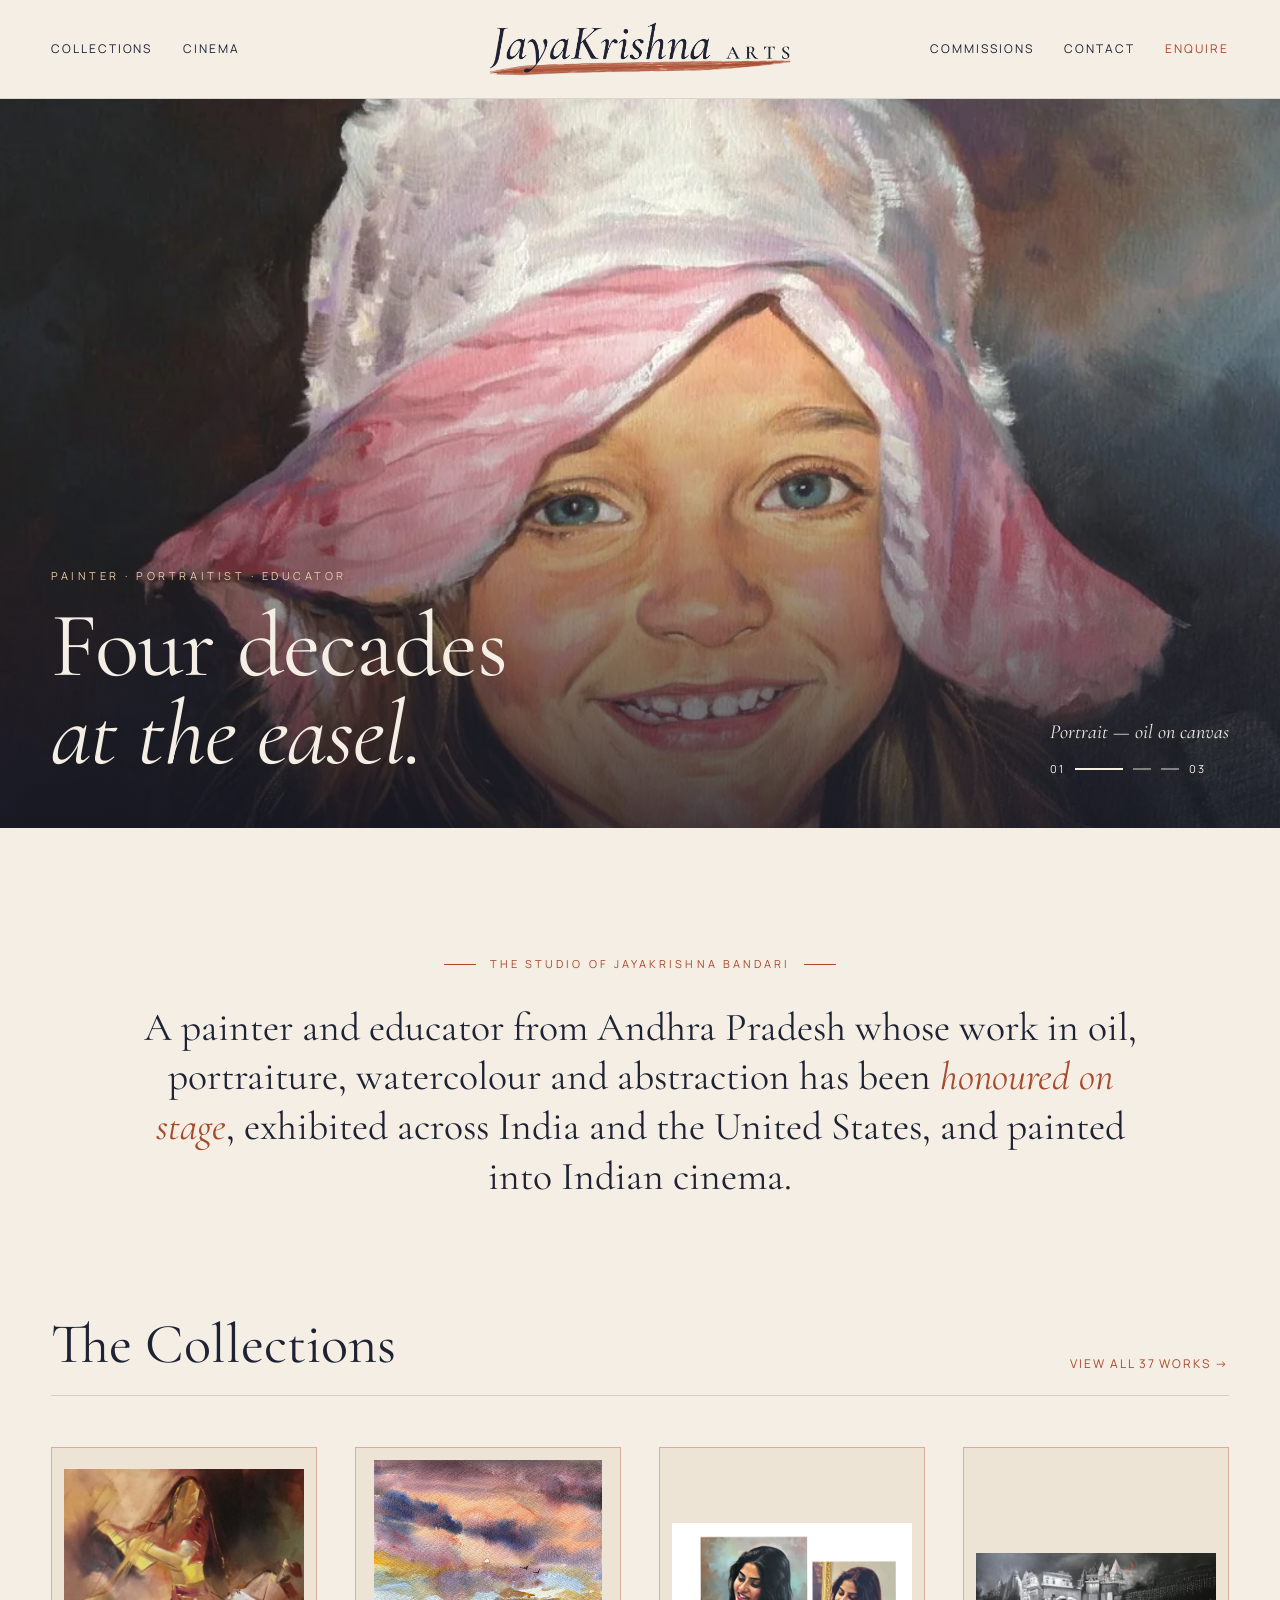
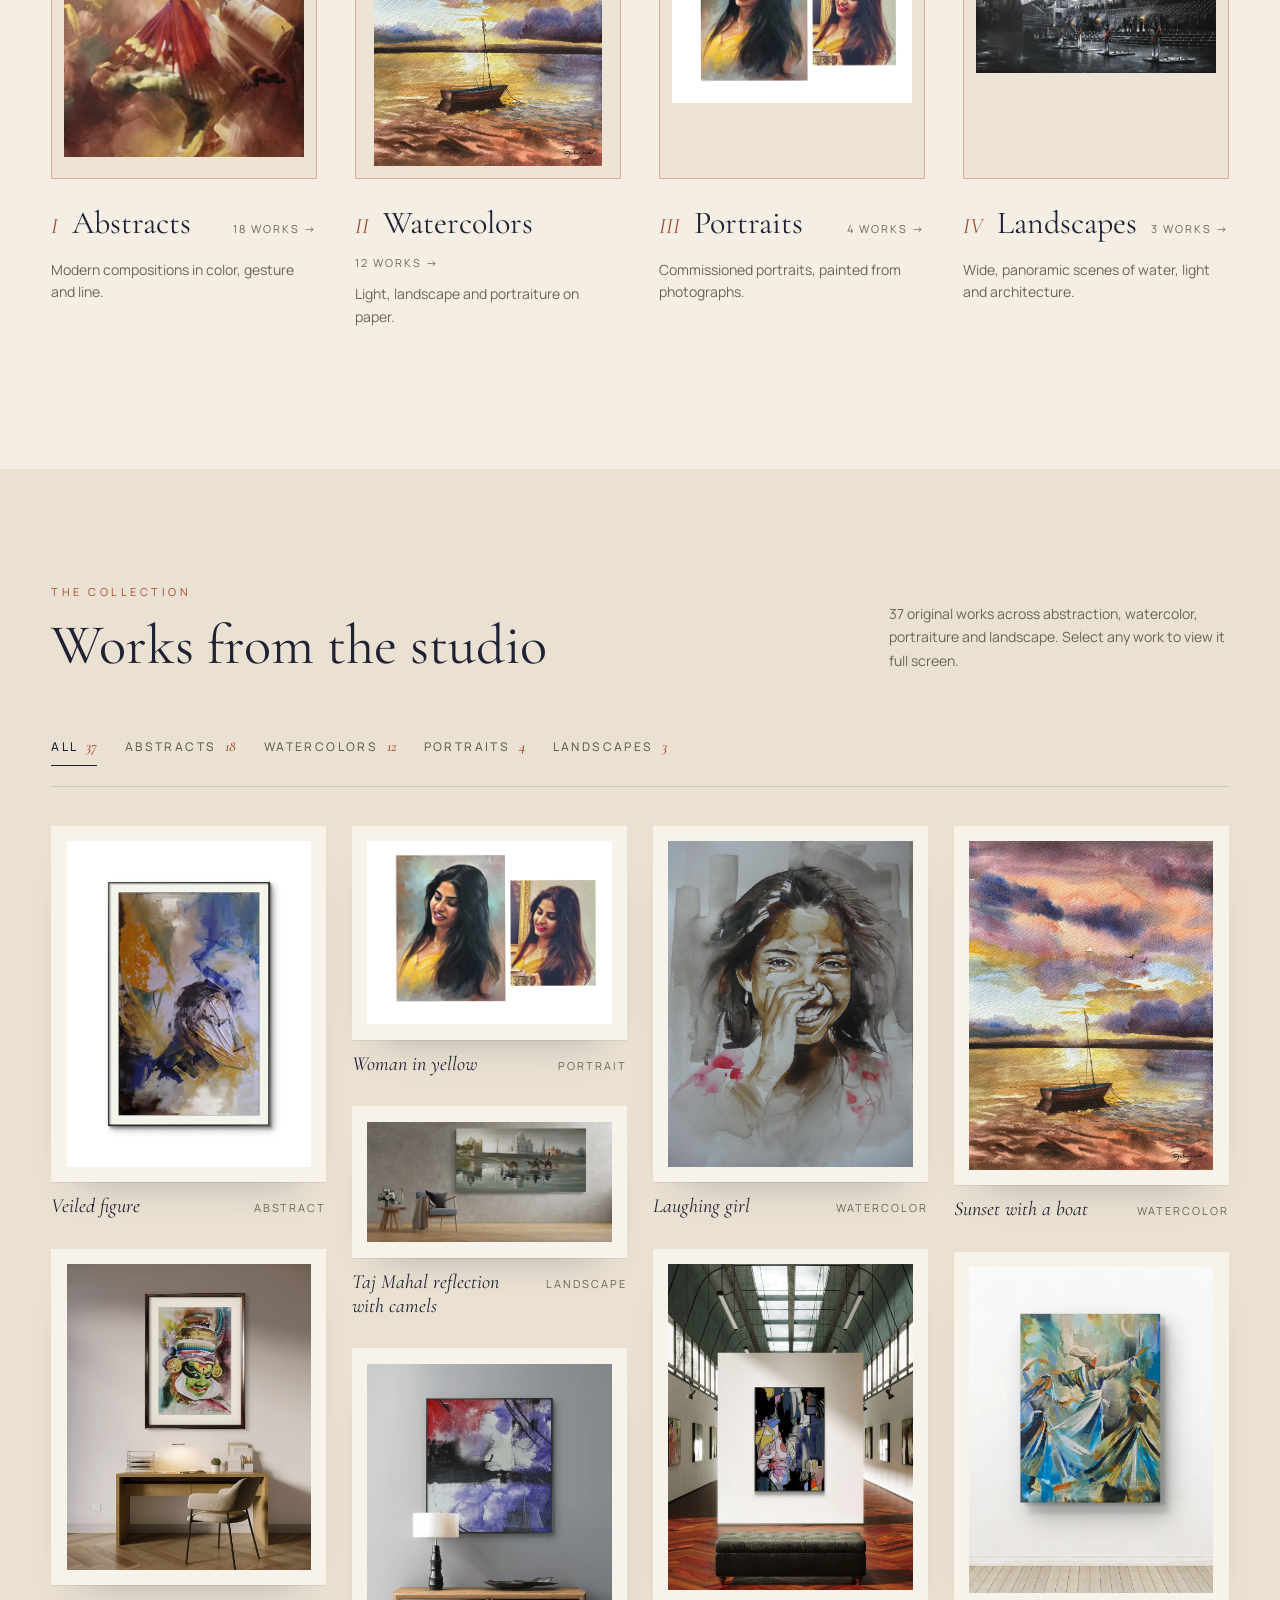
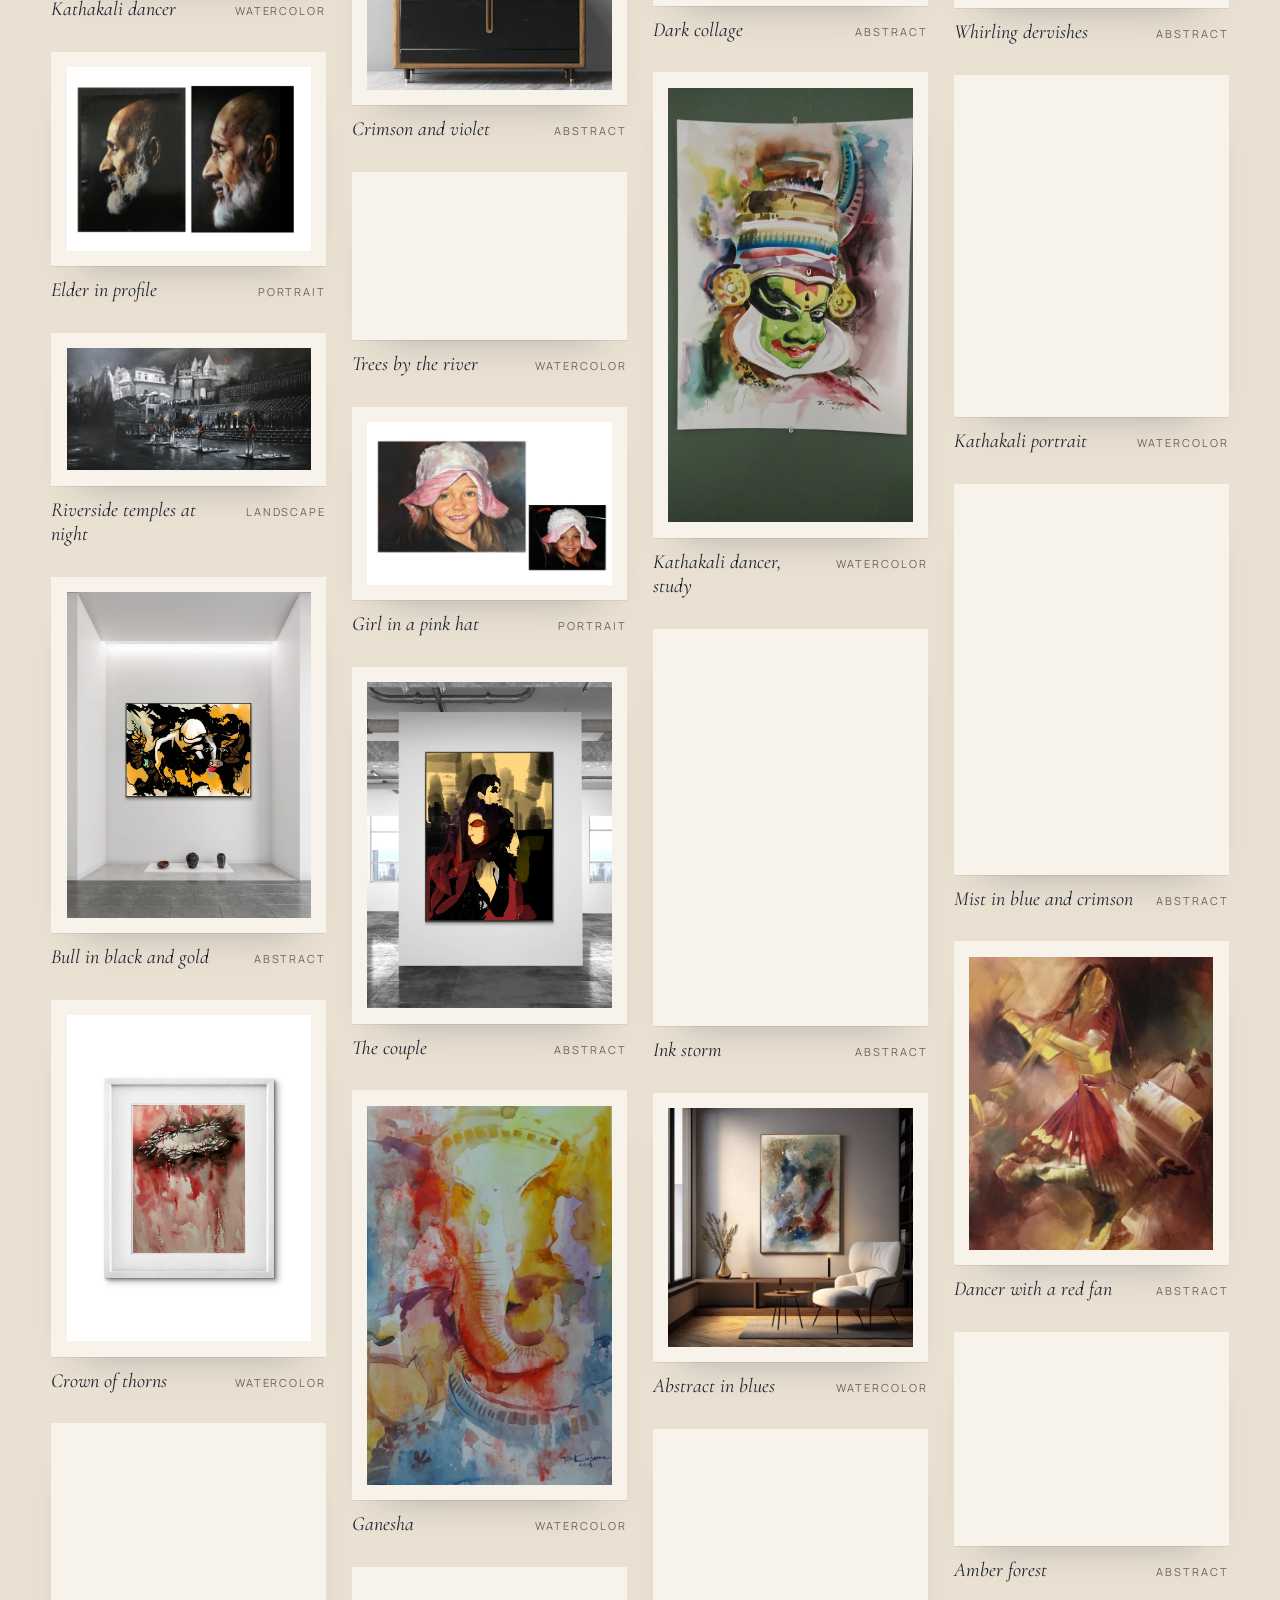
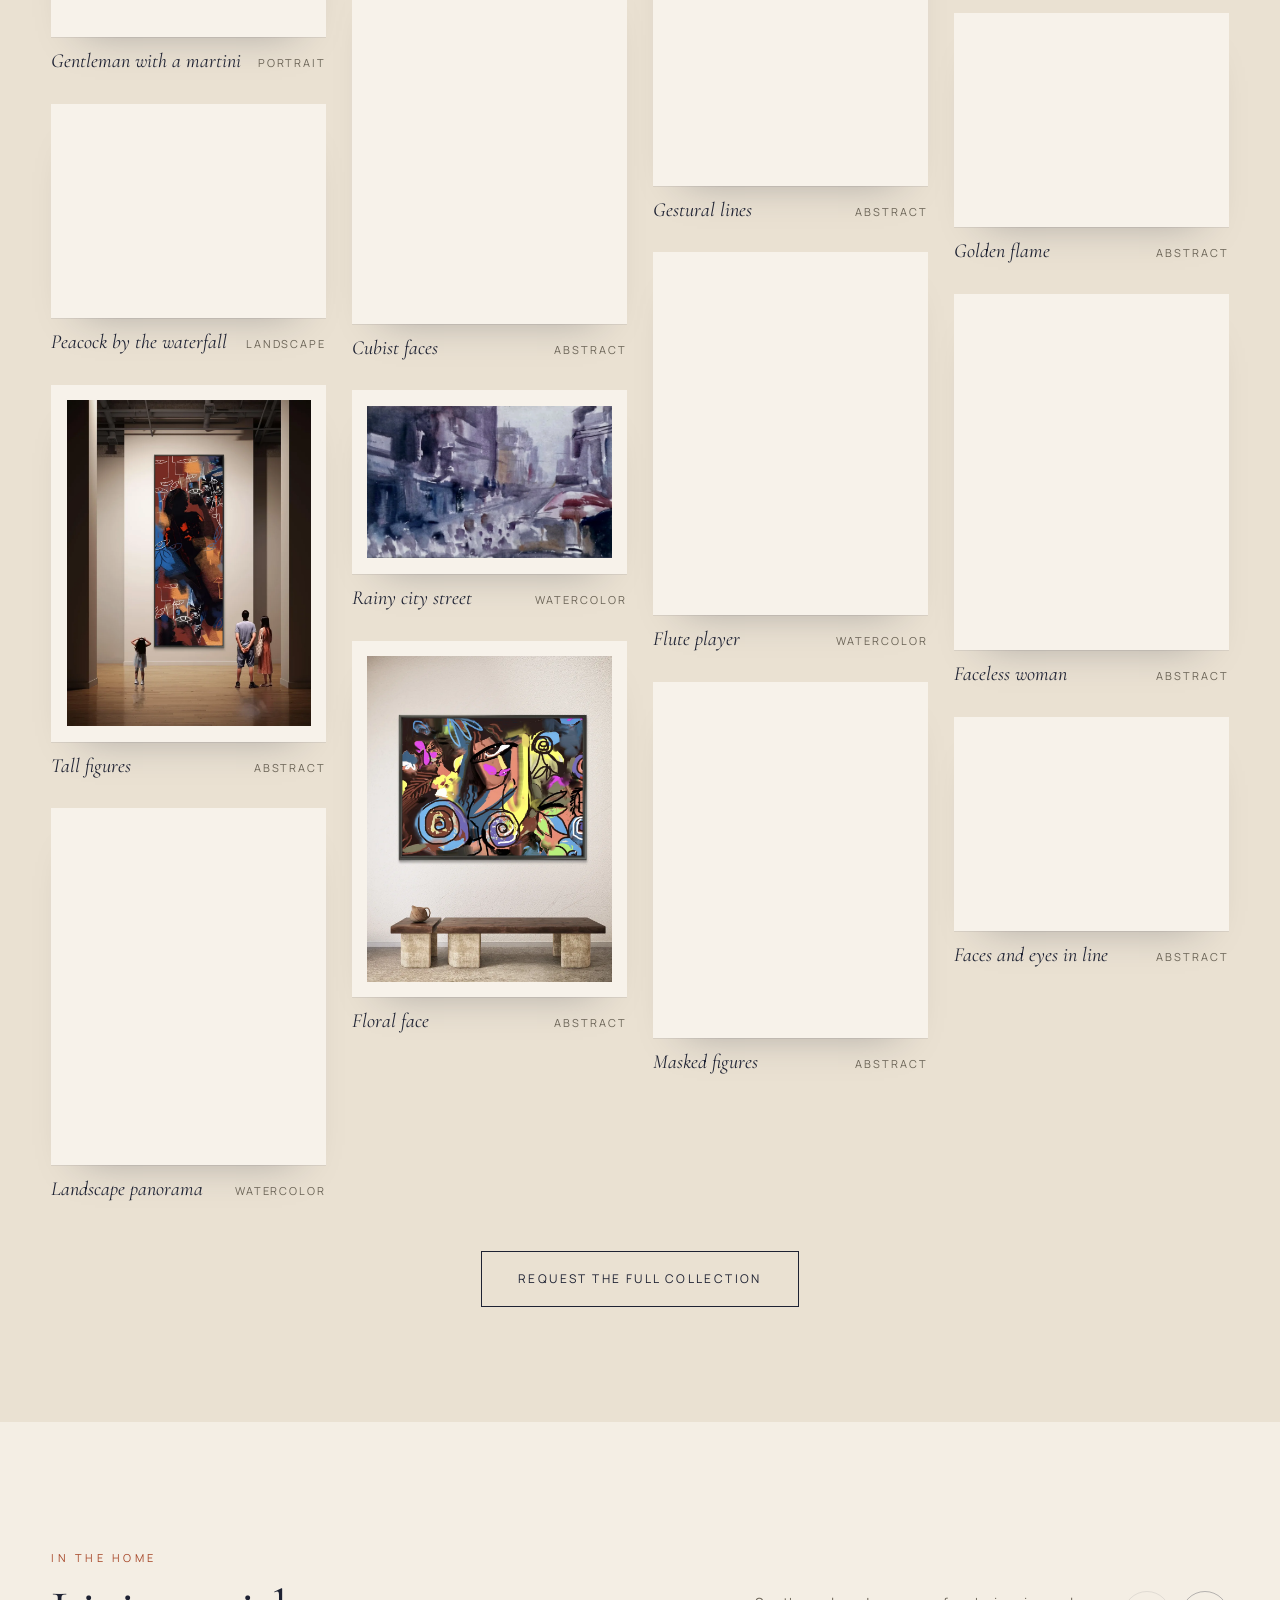
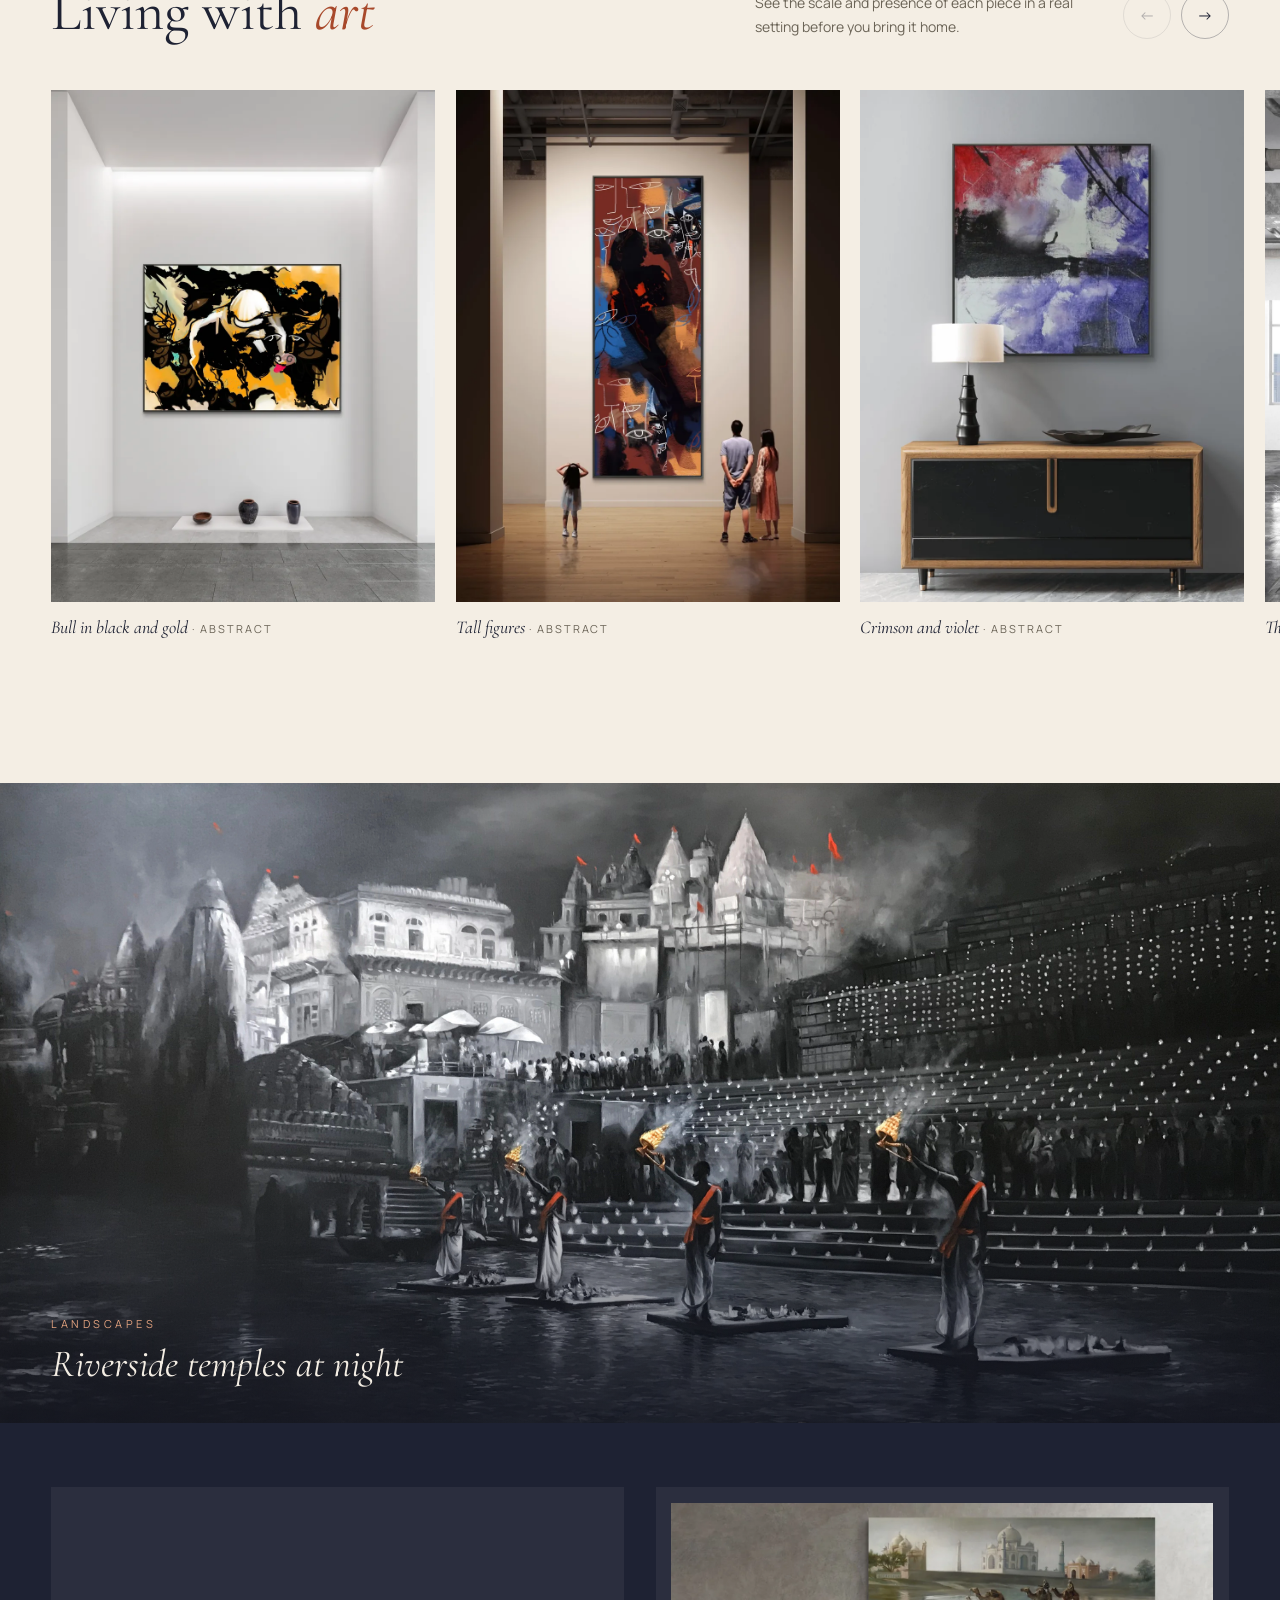
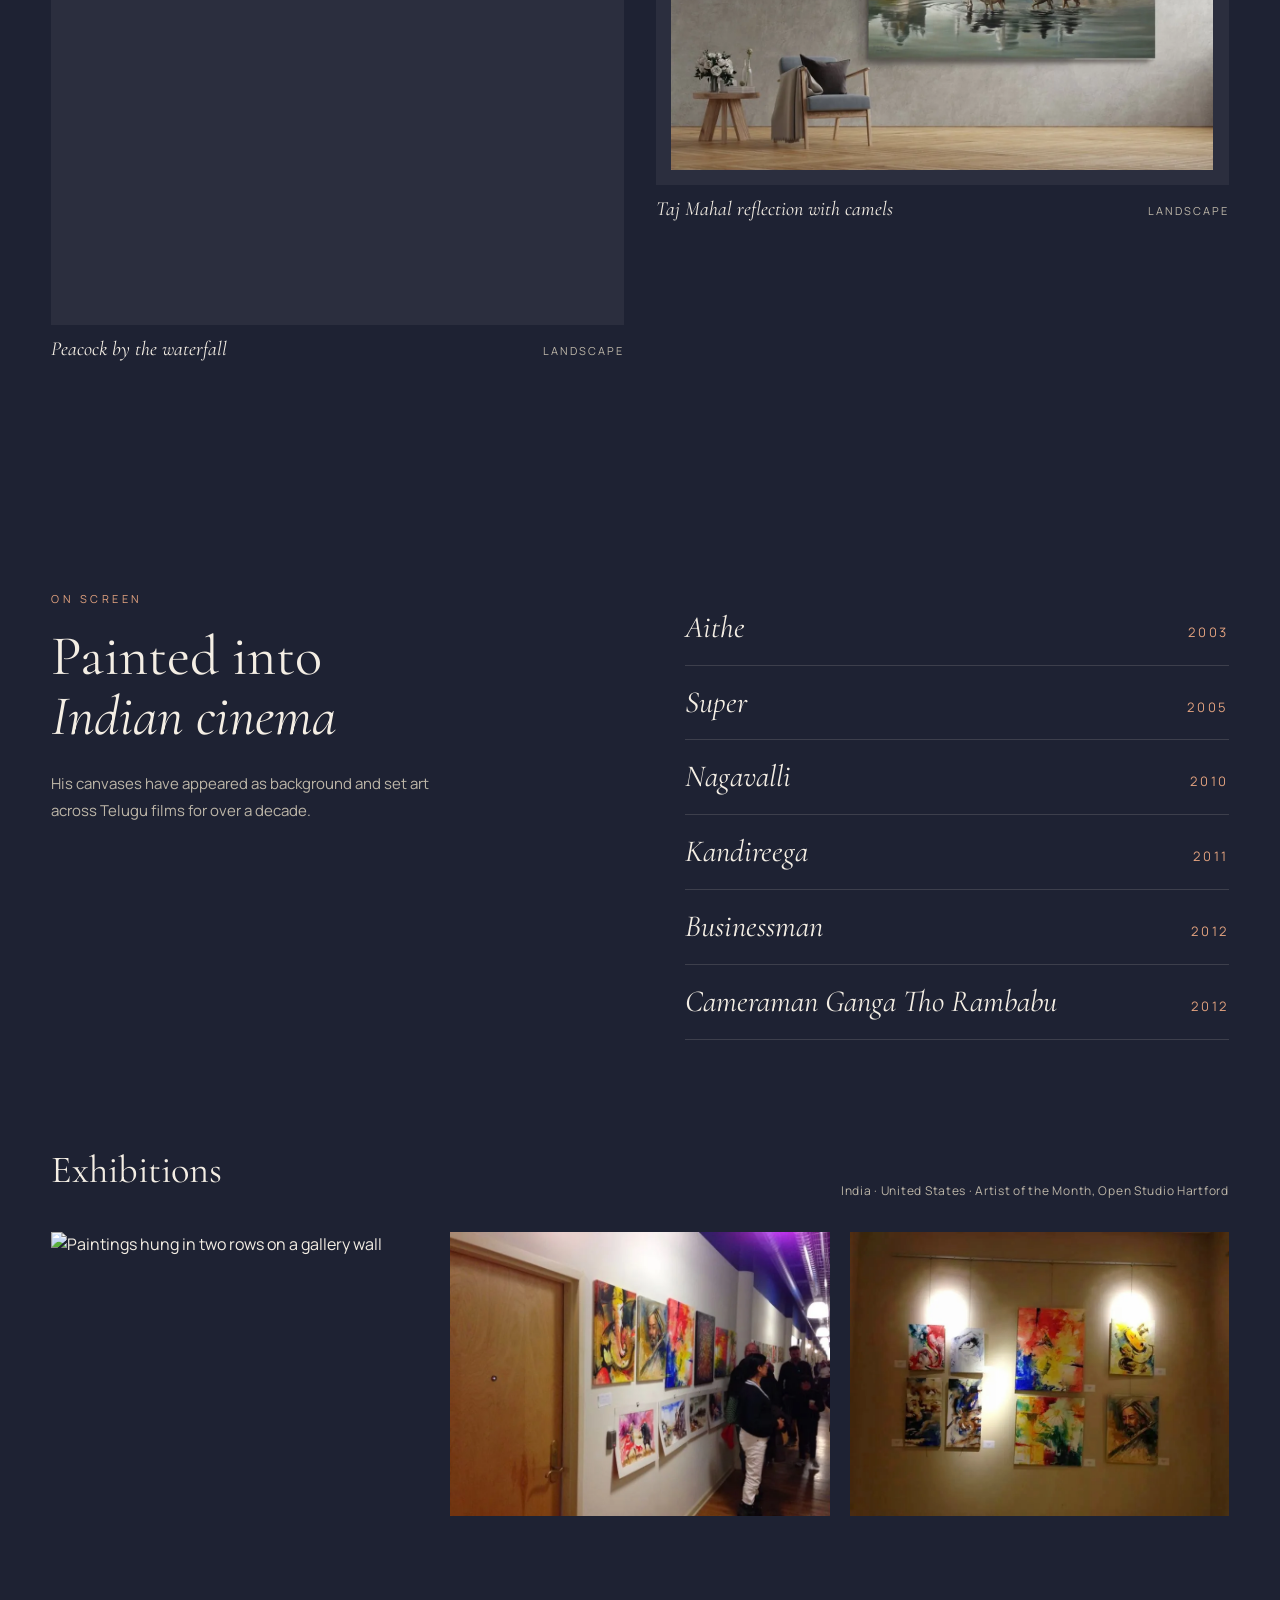
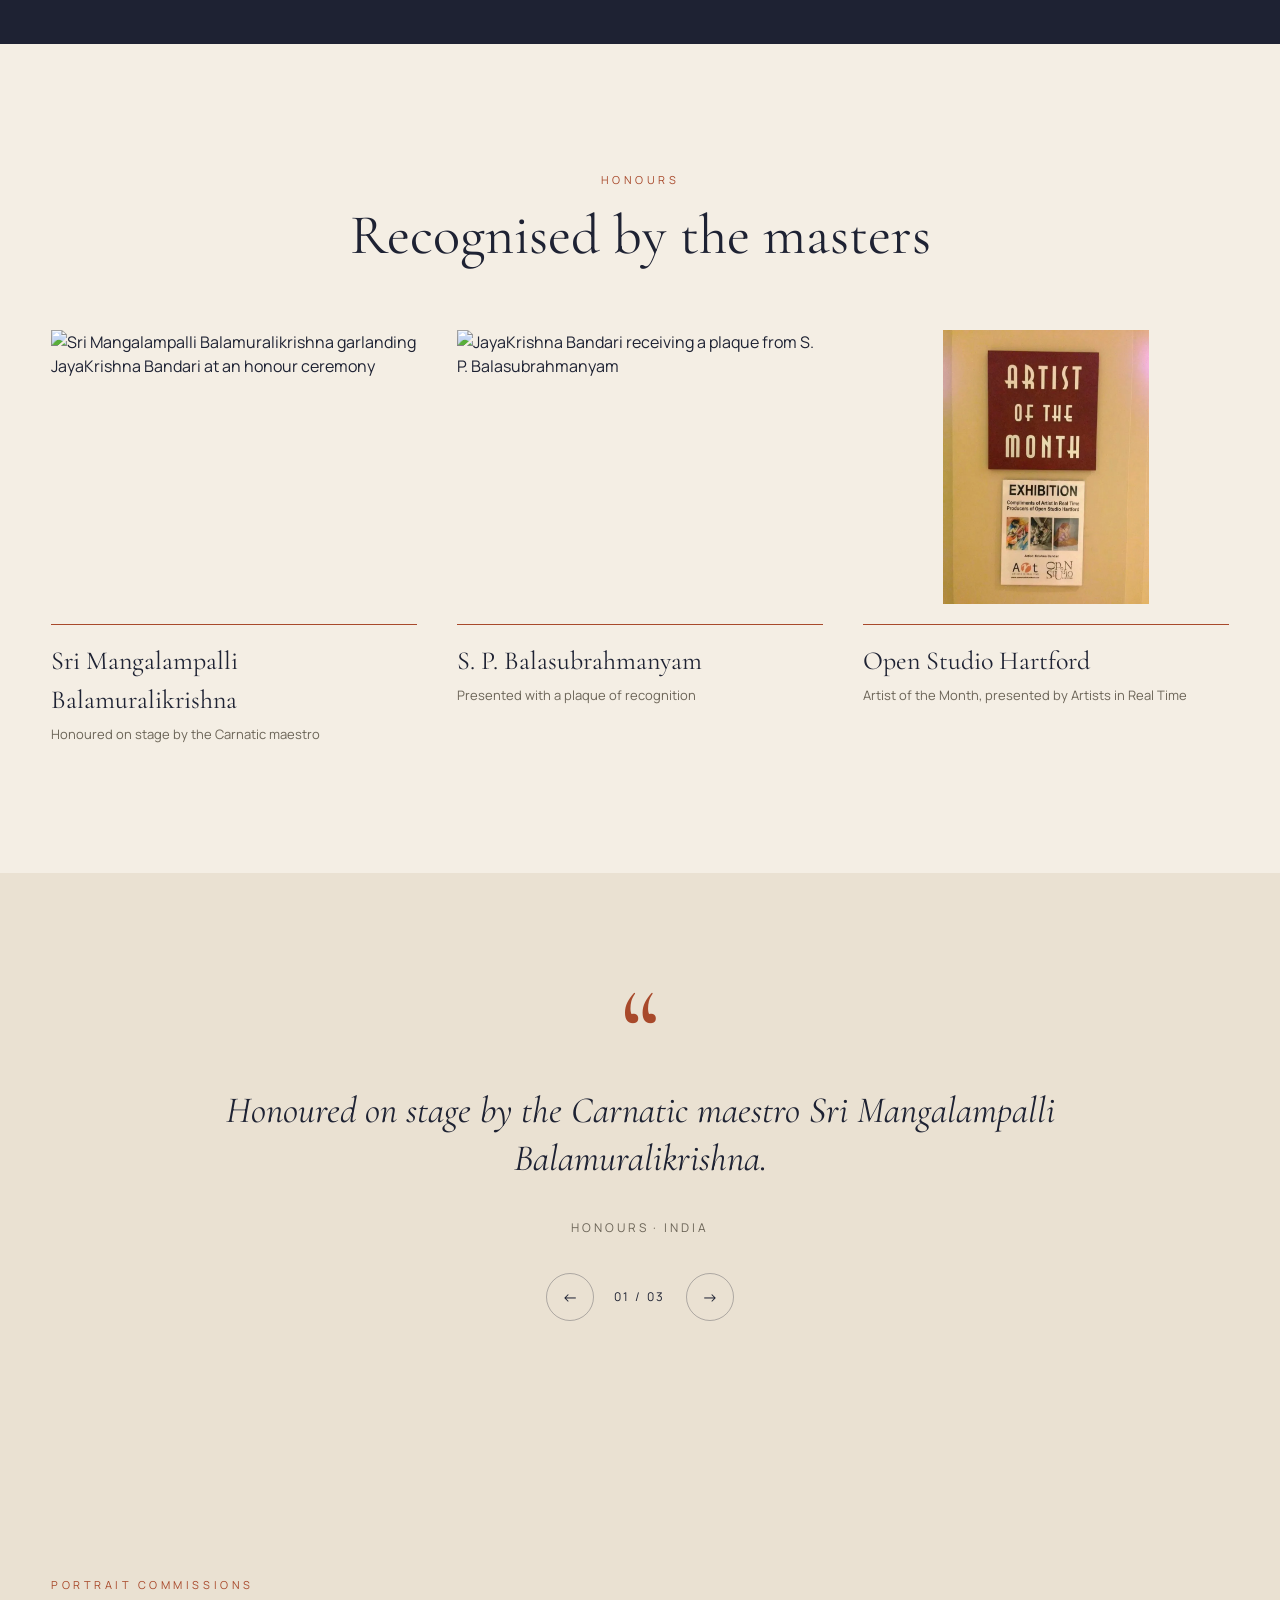
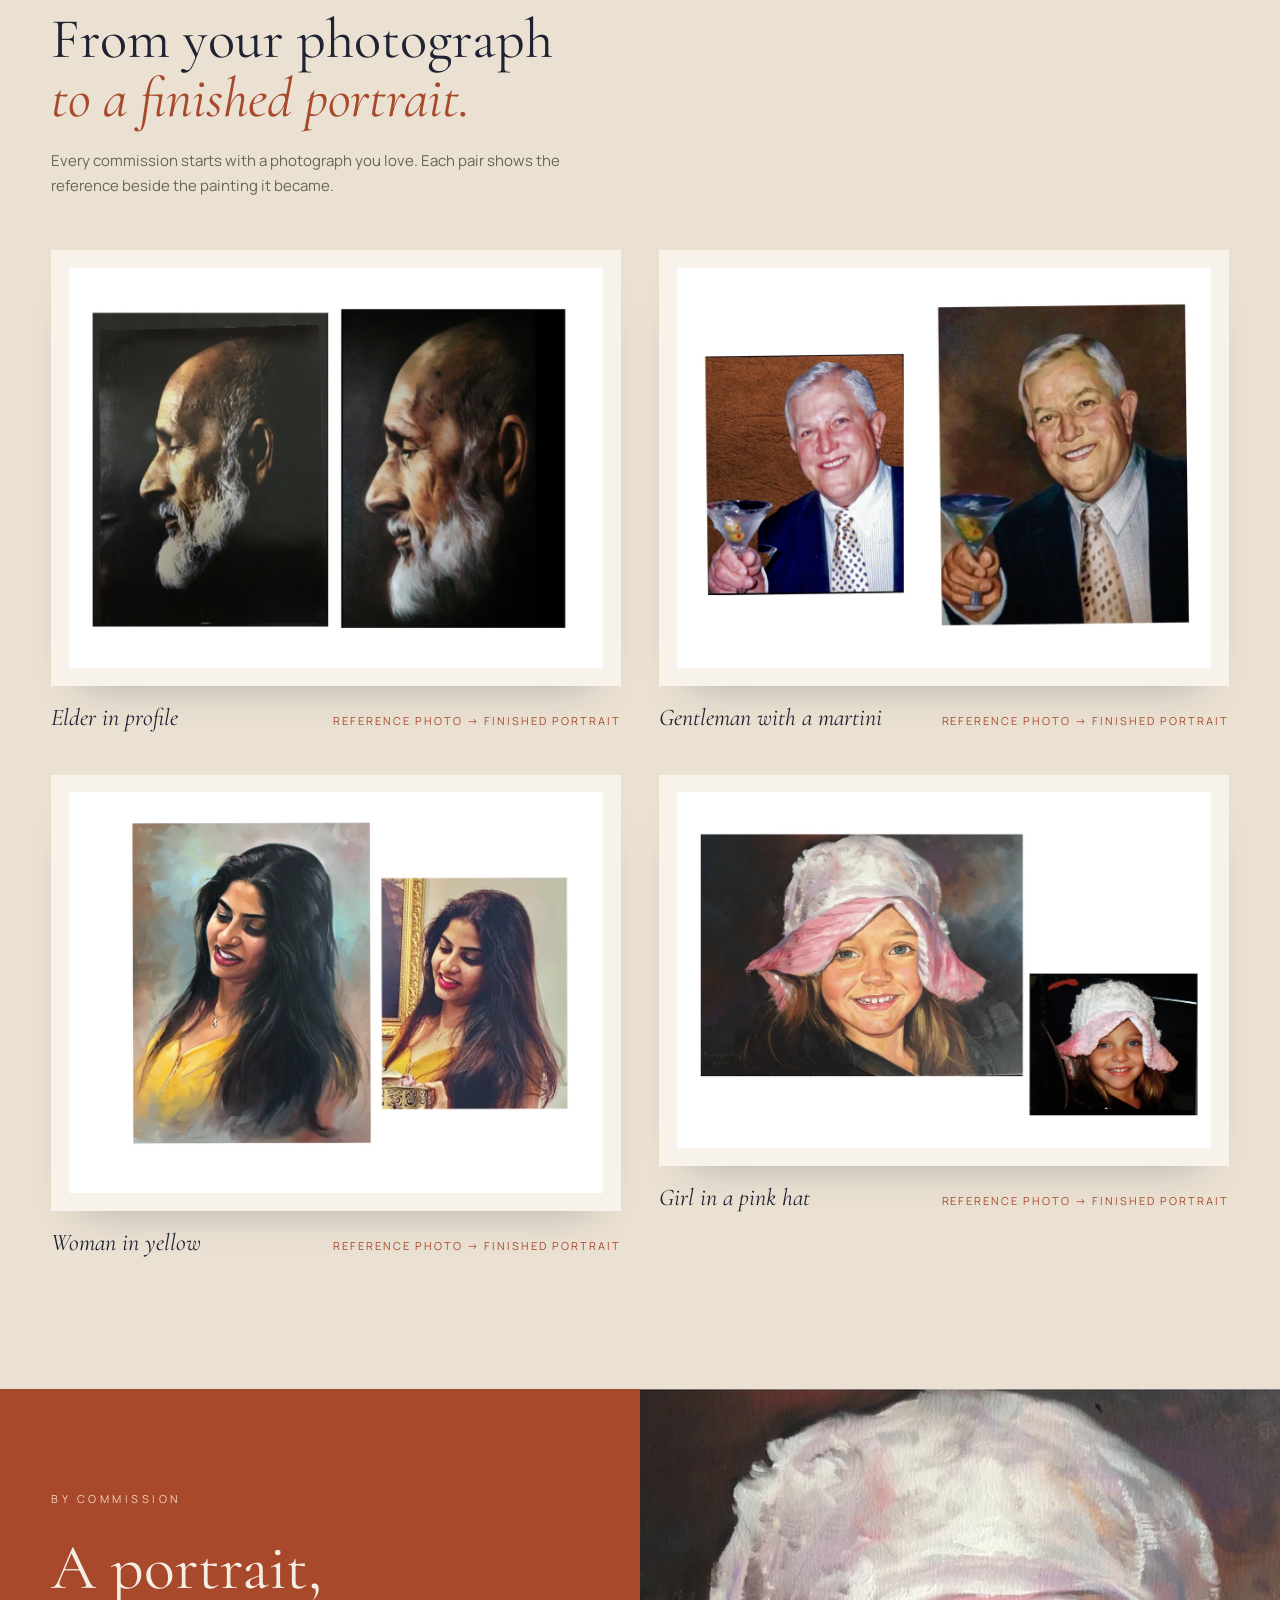
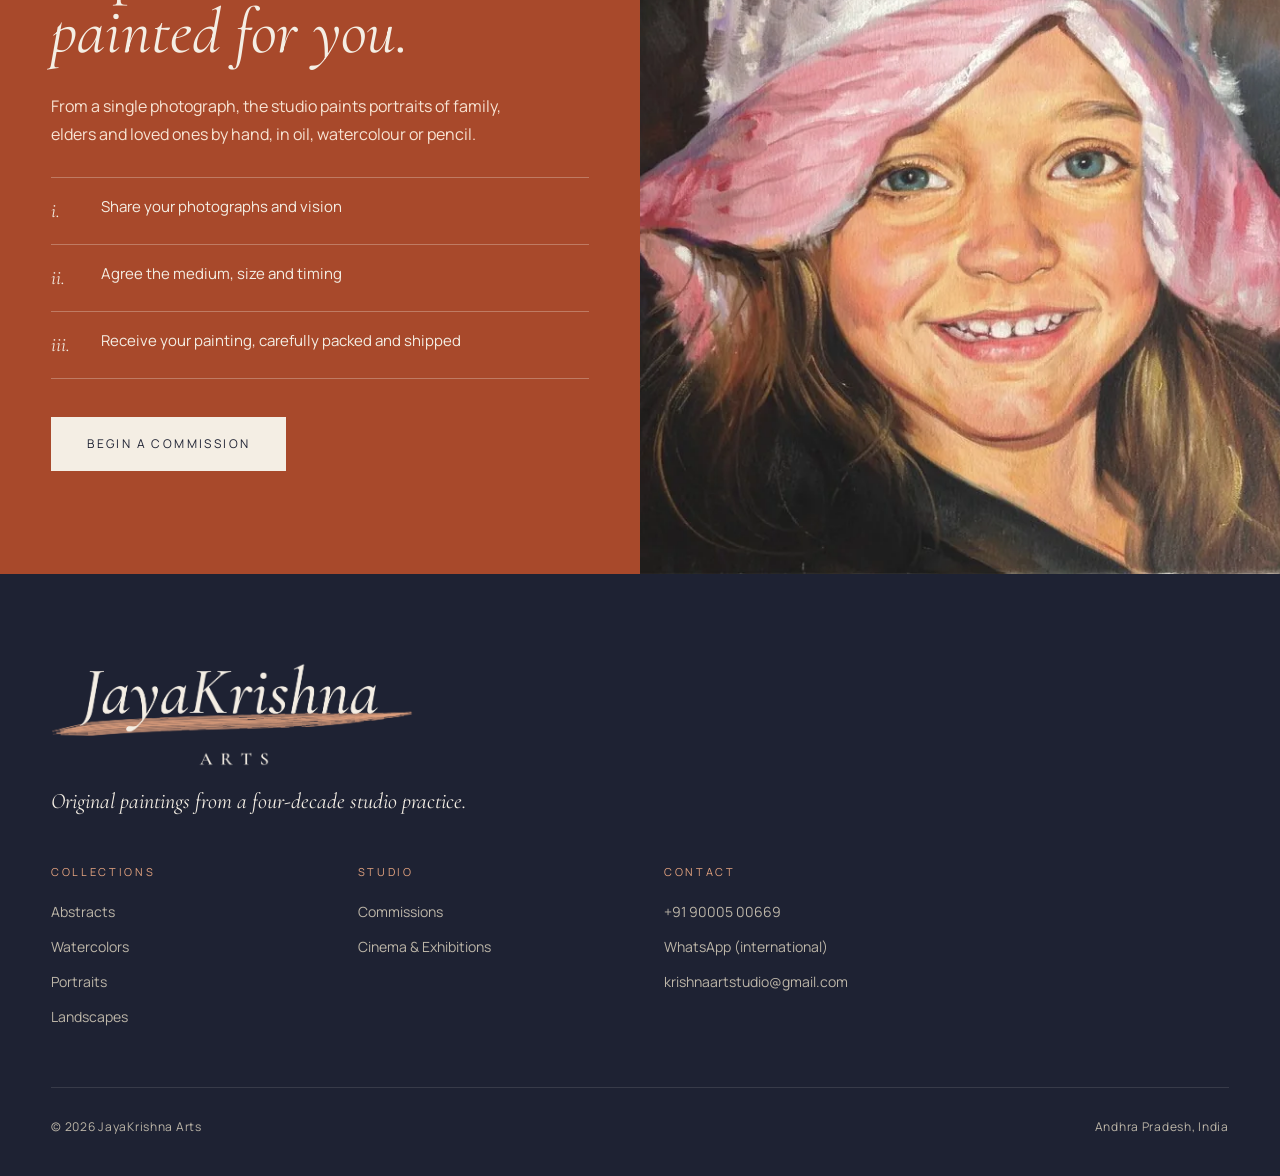
==== commit 6fa11756: "Update branding elements in 404.html and index.html by replacing text-based logos with image logos f" ====
--- a/index.html
+++ b/index.html
@@ -54,7 +54,7 @@
     "https://jayakrishnaarts.com/assets/img/portrait-oil-girl-pink-hat.webp",
     "https://jayakrishnaarts.com/assets/img/abstract-504.webp"
   ],
-  "logo": "https://jayakrishnaarts.com/assets/logo/wordmark.png",
+  "logo": "https://jayakrishnaarts.com/assets/logo/logo.png",
   "address": {
     "@type": "PostalAddress",
     "addressRegion": "Andhra Pradesh",
@@ -89,8 +89,7 @@
     <a href="#collections">Collections</a><a href="#cinema">Cinema</a>
   </nav>
   <a class="brand" href="#top" aria-label="JayaKrishna Arts home">
-    <span class="brand__row"><span class="brand__dia" aria-hidden="true"></span><span class="brand__name">JAYAKRISHNA</span><span class="brand__dia" aria-hidden="true"></span></span>
-    <span class="brand__sub">ARTS · ANDHRA PRADESH</span>
+    <img class="brand__logo" src="assets/logo/logo-horizontal.png" width="2259" height="402" alt="JayaKrishna Arts">
   </a>
   <nav class="hdr__nav hdr__nav--r" aria-label="Studio">
     <a href="#commissions">Commissions</a><a href="#contact">Contact</a><a class="hdr__accent" href="https://wa.me/919000500669">Enquire</a>
@@ -104,7 +103,7 @@
 
 <main id="main">
 <section class="hero" id="top" aria-label="Featured paintings" data-slideshow>
-  <div class="slide is-active" data-slide data-cap="Portrait — oil on canvas"><img src="assets/img/portrait-oil-girl-pink-hat.webp" alt="Oil portrait of a smiling girl in a pink sun hat" style="object-position:center 30%" fetchpriority="high"></div>
+  <div class="slide is-active" data-slide data-cap="Portrait — oil on canvas"><img src="assets/img/portrait-oil-girl-pink-hat.webp" alt="Oil portrait of a smiling girl in a pink sun hat" style="object-position:center 30%" fetchpriority="high" loading="eager"></div>
   <div class="slide" data-slide data-cap="Abstract 504"><img src="assets/img/abstract-504.webp" alt="Abstract 504, a modern composition in colour and gesture" style="object-position:center" loading="lazy"></div>
   <div class="slide" data-slide data-cap="From the studio collection"><img src="assets/img/studio-collection.webp" alt="Paintings from the JayaKrishna Arts studio collection" style="object-position:center" loading="lazy"></div>
   <div class="hero__shade" aria-hidden="true"></div>
@@ -483,7 +482,7 @@
 <footer class="ftr">
   <div class="ftr__grid">
     <div class="ftr__brand">
-      <div class="ftr__logo"><span class="brand__dia brand__dia--light" aria-hidden="true"></span><span>JAYAKRISHNA</span></div>
+      <div class="ftr__logo"><img src="assets/logo/logo-reversed.png" width="1637" height="463" alt="JayaKrishna Arts" loading="lazy"></div>
       <p>Original paintings from a four-decade studio practice.</p>
     </div>
     <div class="ftr__col"><span class="ftr__h">Collections</span><a href="#gallery" data-filter-link="abstract">Abstracts</a><a href="#gallery" data-filter-link="watercolor">Watercolors</a><a href="#gallery" data-filter-link="portraits">Portraits</a><a href="#gallery" data-filter-link="landscape">Landscapes</a></div>
--- a/assets/styles.css
+++ b/assets/styles.css
@@ -1,2 +1,2 @@
 /*! tailwindcss v4.2.1 | MIT License | https://tailwindcss.com */
-@layer properties{@supports (((-webkit-hyphens:none)) and (not (margin-trim:inline))) or ((-moz-orient:inline) and (not (color:rgb(from red r g b)))){*,:before,:after,::backdrop{--tw-rotate-x:initial;--tw-rotate-y:initial;--tw-rotate-z:initial;--tw-skew-x:initial;--tw-skew-y:initial;--tw-border-style:solid;--tw-blur:initial;--tw-brightness:initial;--tw-contrast:initial;--tw-grayscale:initial;--tw-hue-rotate:initial;--tw-invert:initial;--tw-opacity:initial;--tw-saturate:initial;--tw-sepia:initial;--tw-drop-shadow:initial;--tw-drop-shadow-color:initial;--tw-drop-shadow-alpha:100%;--tw-drop-shadow-size:initial}}}@layer theme{:root,:host{--font-sans:ui-sans-serif, system-ui, sans-serif, "Apple Color Emoji", "Segoe UI Emoji", "Segoe UI Symbol", "Noto Color Emoji";--font-mono:ui-monospace, SFMono-Regular, Menlo, Monaco, Consolas, "Liberation Mono", "Courier New", monospace;--spacing:.25rem;--default-font-family:var(--font-sans);--default-mono-font-family:var(--font-mono)}}@layer base{*,:after,:before,::backdrop{box-sizing:border-box;border:0 solid;margin:0;padding:0}::file-selector-button{box-sizing:border-box;border:0 solid;margin:0;padding:0}html,:host{-webkit-text-size-adjust:100%;tab-size:4;line-height:1.5;font-family:var(--default-font-family,ui-sans-serif, system-ui, sans-serif, "Apple Color Emoji", "Segoe UI Emoji", "Segoe UI Symbol", "Noto Color Emoji");font-feature-settings:var(--default-font-feature-settings,normal);font-variation-settings:var(--default-font-variation-settings,normal);-webkit-tap-highlight-color:transparent}hr{height:0;color:inherit;border-top-width:1px}abbr:where([title]){-webkit-text-decoration:underline dotted;text-decoration:underline dotted}h1,h2,h3,h4,h5,h6{font-size:inherit;font-weight:inherit}a{color:inherit;-webkit-text-decoration:inherit;-webkit-text-decoration:inherit;-webkit-text-decoration:inherit;text-decoration:inherit}b,strong{font-weight:bolder}code,kbd,samp,pre{font-family:var(--default-mono-font-family,ui-monospace, SFMono-Regular, Menlo, Monaco, Consolas, "Liberation Mono", "Courier New", monospace);font-feature-settings:var(--default-mono-font-feature-settings,normal);font-variation-settings:var(--default-mono-font-variation-settings,normal);font-size:1em}small{font-size:80%}sub,sup{vertical-align:baseline;font-size:75%;line-height:0;position:relative}sub{bottom:-.25em}sup{top:-.5em}table{text-indent:0;border-color:inherit;border-collapse:collapse}:-moz-focusring{outline:auto}progress{vertical-align:baseline}summary{display:list-item}ol,ul,menu{list-style:none}img,svg,video,canvas,audio,iframe,embed,object{vertical-align:middle;display:block}img,video{max-width:100%;height:auto}button,input,select,optgroup,textarea{font:inherit;font-feature-settings:inherit;font-variation-settings:inherit;letter-spacing:inherit;color:inherit;opacity:1;background-color:#0000;border-radius:0}::file-selector-button{font:inherit;font-feature-settings:inherit;font-variation-settings:inherit;letter-spacing:inherit;color:inherit;opacity:1;background-color:#0000;border-radius:0}:where(select:is([multiple],[size])) optgroup{font-weight:bolder}:where(select:is([multiple],[size])) optgroup option{padding-inline-start:20px}::file-selector-button{margin-inline-end:4px}::placeholder{opacity:1}@supports (not ((-webkit-appearance:-apple-pay-button))) or (contain-intrinsic-size:1px){::placeholder{color:currentColor}@supports (color:color-mix(in lab, red, red)){::placeholder{color:color-mix(in oklab, currentcolor 50%, transparent)}}}textarea{resize:vertical}::-webkit-search-decoration{-webkit-appearance:none}::-webkit-date-and-time-value{min-height:1lh;text-align:inherit}::-webkit-datetime-edit{display:inline-flex}::-webkit-datetime-edit-fields-wrapper{padding:0}::-webkit-datetime-edit{padding-block:0}::-webkit-datetime-edit-year-field{padding-block:0}::-webkit-datetime-edit-month-field{padding-block:0}::-webkit-datetime-edit-day-field{padding-block:0}::-webkit-datetime-edit-hour-field{padding-block:0}::-webkit-datetime-edit-minute-field{padding-block:0}::-webkit-datetime-edit-second-field{padding-block:0}::-webkit-datetime-edit-millisecond-field{padding-block:0}::-webkit-datetime-edit-meridiem-field{padding-block:0}::-webkit-calendar-picker-indicator{line-height:1}:-moz-ui-invalid{box-shadow:none}button,input:where([type=button],[type=reset],[type=submit]){appearance:button}::file-selector-button{appearance:button}::-webkit-inner-spin-button{height:auto}::-webkit-outer-spin-button{height:auto}[hidden]:where(:not([hidden=until-found])){display:none!important}:root{--ivory:#f4eee4;--sand:#eae1d2;--sand-2:#ede4d6;--paper:#f7f2ea;--ink:#1e2233;--ink-2:#4a4539;--muted:#6b6457;--stone:#bdb6a8;--clay:#a8492b;--clay-soft:#e2a27f;--peach:#f2d3b8;--peach-2:#f7e4d4;--gold:#e9c9a8;--serif:"Cormorant Garamond", Georgia, serif;--sans:"Manrope", system-ui, sans-serif;--pad:clamp(20px, 4vw, 56px);--ease:cubic-bezier(.2,.7,.2,1)}html{scroll-behavior:smooth}body{background:var(--ivory);color:var(--ink);font-family:var(--sans);margin:0;overflow-x:hidden}a{color:var(--clay);text-decoration:none;transition:color .3s}a:hover{color:var(--ink)}img{max-width:100%;display:block}:focus-visible{outline:2px solid var(--clay);outline-offset:3px}em{font-style:italic}}@layer components{.skip{z-index:100;background:var(--ink);color:var(--ivory);padding:8px 14px;position:absolute;top:8px;left:-999px}.skip:focus{color:var(--ivory);left:8px}.hdr{padding:22px var(--pad);border-bottom:1px solid #1e22331f;justify-content:space-between;align-items:center;gap:24px;display:flex;position:relative}.hdr__nav{letter-spacing:.16em;text-transform:uppercase;flex:1;gap:clamp(18px,2.4vw,34px);font-size:12px;display:none}.hdr__nav--r{justify-content:flex-end}.hdr__nav a{color:var(--ink)}.hdr__nav a:hover,.hdr__nav .hdr__accent{color:var(--clay)}.hdr__nav .hdr__accent:hover{color:var(--ink)}.brand{color:var(--ink);flex-direction:column;flex:none;align-items:center;gap:6px;display:flex}.brand:hover{color:var(--ink)}.brand__row{align-items:center;gap:12px;display:flex}.brand__dia{background:var(--clay);width:6px;height:6px;transform:rotate(45deg)}.brand__dia--light{background:var(--clay-soft)}.brand__name{font-family:var(--serif);letter-spacing:.3em;padding-left:.3em;font-size:clamp(18px,2.2vw,26px);font-weight:500}.brand__sub{letter-spacing:.45em;color:var(--muted);padding-left:.45em;font-size:9px}.menu-btn{font-family:var(--sans);letter-spacing:.2em;color:var(--ink);cursor:pointer;background:0 0;border:1px solid #1e22334d;min-height:44px;padding:12px 18px;font-size:11px}.mnav{padding:8px var(--pad) 24px;font-family:var(--serif);border-bottom:1px solid #1e22331f;flex-direction:column;font-size:30px;display:none}.mnav.is-open{display:flex}.mnav a{color:var(--ink);border-bottom:1px solid #1e22331a;padding:10px 0}.mnav .mnav__accent{color:var(--clay);border-bottom:0}@media (min-width:1000px){.hdr__nav{display:flex}.menu-btn,.mnav,.mnav.is-open{display:none}}.hero{background:var(--ink);height:clamp(560px,57vw,820px);position:relative;overflow:hidden}.slide{opacity:0;transition:opacity 2.2s;position:absolute;inset:0}.slide.is-active{opacity:1}.slide img{object-fit:cover;width:100%;max-width:none;height:100%;transition:transform 9s linear;transform:scale(1)}.slide.is-active img{transform:scale(1.08)}.hero__shade{background:linear-gradient(#14162200 35%,#141622c7 100%);position:absolute;inset:0}.hero__copy{left:var(--pad);right:var(--pad);color:var(--ivory);flex-wrap:wrap;justify-content:space-between;align-items:flex-end;gap:28px;display:flex;position:absolute;bottom:clamp(28px,4vw,56px)}.hero__text{flex:420px;max-width:760px}.hero__eyebrow{letter-spacing:.32em;text-transform:uppercase;color:var(--gold);margin-bottom:18px;font-size:11px}.hero h1{font-family:var(--serif);letter-spacing:-.01em;margin:0;font-size:clamp(52px,7.2vw,104px);font-weight:400;line-height:.95}.hero__ctrl{flex-direction:column;align-items:flex-start;gap:14px;display:flex}.hero__cap{font-family:var(--serif);font-size:20px;font-style:italic}.hero__bars{letter-spacing:.2em;align-items:center;gap:10px;font-size:11px;display:flex}.hero__bar{background:var(--ivory);opacity:.45;cursor:pointer;border:0;width:18px;height:2px;padding:0;transition:all .6s;position:relative}.hero__bar:after{content:"";position:absolute;inset:-10px 0}.hero__bar.is-active{opacity:1;width:48px}.intro{padding:clamp(80px, 10vw, 150px) var(--pad) clamp(70px, 9vw, 130px);text-align:center;flex-direction:column;align-items:center;gap:30px;display:flex}.rule-label{letter-spacing:.28em;text-transform:uppercase;color:var(--clay);align-items:center;gap:14px;font-size:11px;display:flex}.rule-label span{background:var(--clay);flex:none;width:32px;height:1px}.intro__p{font-family:var(--serif);text-wrap:pretty;max-width:1000px;margin:0;font-size:clamp(26px,3.1vw,44px);line-height:1.25}.intro__p em{color:var(--clay)}.h-sec{font-family:var(--serif);margin:0;font-size:clamp(40px,4.4vw,64px);font-weight:400;line-height:1}.h-sec--cinema{margin:0 0 24px;line-height:1.05}.h-artist{font-family:var(--serif);margin:0;font-size:clamp(44px,5vw,72px);font-weight:400;line-height:1}.label{letter-spacing:.32em;text-transform:uppercase;color:var(--clay);margin-bottom:16px;font-size:11px}.label--light{color:var(--clay-soft);margin-bottom:20px}.label--peach{color:var(--peach);margin-bottom:0}.link-caps{letter-spacing:.16em;text-transform:uppercase;font-size:12px}.cols-sec{padding:0 var(--pad) clamp(90px, 11vw, 160px)}.sec-bar{border-bottom:1px solid #1e223326;flex-wrap:wrap;justify-content:space-between;align-items:flex-end;gap:16px;margin-bottom:clamp(32px,4vw,56px);padding-bottom:22px;display:flex}.cols{grid-template-columns:repeat(auto-fit,minmax(min(100%,300px),1fr));gap:clamp(36px,3vw,44px);display:grid}.col{color:var(--ink);flex-direction:column;gap:20px;min-width:0;display:flex}.col:hover{color:var(--ink)}.col__arch{aspect-ratio:4/5;background:var(--sand-2);border:1px solid #a8492b59;padding:12px;overflow:hidden}.col__inner{width:100%;height:100%;overflow:hidden}.col__inner img{object-fit:contain;width:100%;height:100%;transition:transform 1.6s var(--ease)}.col__meta{flex-wrap:wrap;justify-content:space-between;align-items:baseline;gap:8px;display:flex}.col__title{align-items:baseline;gap:14px;display:flex}.col__num{font-family:var(--serif);color:var(--clay);font-size:22px;font-style:italic}.col__name{font-family:var(--serif);font-size:clamp(28px,2.5vw,36px)}.col__more{letter-spacing:.18em;text-transform:uppercase;color:var(--muted);font-size:11px}.col__desc{color:var(--muted);margin:-8px 0 0;font-size:14px;line-height:1.6}.featured{background:var(--sand);padding:clamp(80px, 9vw, 130px) var(--pad)}.featured__head{flex-wrap:wrap;justify-content:space-between;align-items:flex-end;gap:20px;margin-bottom:clamp(36px,4vw,60px);display:flex}.featured__head p{max-width:340px;color:var(--muted);margin:0;font-size:14px;line-height:1.7}.featured__cta{justify-content:center;margin-top:clamp(50px,6vw,80px);display:flex}.btn-line{border:1px solid var(--ink);color:var(--ink);letter-spacing:.2em;text-transform:uppercase;text-align:center;padding:18px 36px;font-size:12px;transition:all .4s}.btn-line:hover{background:var(--ink);color:var(--ivory)}.cols--four{grid-template-columns:repeat(auto-fit,minmax(min(100%,230px),1fr))}.col__inner img{transition:transform 1.6s var(--ease)}.col:hover .col__inner img{transform:scale(1.04)}.sr-only{clip:rect(0 0 0 0);white-space:nowrap;border:0;width:1px;height:1px;margin:-1px;padding:0;position:absolute;overflow:hidden}.filters{border-bottom:1px solid #1e223326;flex-wrap:wrap;gap:8px 28px;margin:0 0 clamp(28px,3vw,44px);padding-bottom:18px;display:flex}.filter{cursor:pointer;min-height:44px;font:500 12px/1 var(--sans);letter-spacing:.2em;text-transform:uppercase;color:var(--muted);background:0 0;border:0;padding:10px 0;transition:color .3s;position:relative}.filter span{font-family:var(--serif);letter-spacing:0;color:var(--clay);margin-left:4px;font-size:15px;font-style:italic}.filter:after{content:"";background:var(--ink);transform-origin:0;height:1px;transition:transform .4s var(--ease);position:absolute;bottom:2px;left:0;right:0;transform:scaleX(0)}.filter:hover,.filter.is-active{color:var(--ink)}.filter.is-active:after{transform:scaleX(1)}.masonry{columns:4 240px;column-gap:clamp(16px,2vw,28px)}.tile{break-inside:avoid;color:var(--ink);margin:0 0 clamp(20px,2.4vw,36px);display:block}.tile:hover{color:var(--ink)}.tile[hidden]{display:none}.tile__frame{background:var(--paper);padding:clamp(10px,1.2vw,16px);display:block;overflow:hidden;box-shadow:0 1px #1e223314,0 24px 40px -30px #1e223359}.tile__frame img{width:100%;height:auto;transition:transform 1.2s var(--ease);cursor:zoom-in}.tile:hover .tile__frame img,.pano__item:hover .tile__frame img{transform:scale(1.03)}.tile__meta{justify-content:space-between;align-items:baseline;gap:12px;padding-top:12px;display:flex}.tile__t{font-family:var(--serif);font-size:20px;font-style:italic;line-height:1.2}.tile__c{letter-spacing:.18em;text-transform:uppercase;color:var(--muted);flex:none;font-size:11px}.gallery .featured__cta{margin-top:clamp(30px,4vw,50px)}@media (max-width:600px){.masonry{columns:2;column-gap:12px}.tile{margin-bottom:18px}.tile__frame{padding:7px}.tile__meta{flex-direction:column;gap:4px;padding-top:8px}.tile__t{font-size:16px}.tile__c{font-size:10px}.filters{gap:4px 20px}}.living{padding:clamp(80px,10vw,140px) 0}.living__head{padding:0 var(--pad);flex-wrap:wrap;justify-content:space-between;align-items:flex-end;gap:24px;margin-bottom:clamp(32px,4vw,56px);display:flex}.living__head .h-sec em{color:var(--clay)}.living__side{flex-wrap:wrap;align-items:flex-end;gap:28px;display:flex}.living__side p{max-width:340px;color:var(--muted);margin:0;font-size:14px;line-height:1.7}.rail__ctrl{gap:10px;display:flex}.rail__ctrl button{cursor:pointer;width:48px;height:48px;color:var(--ink);background:0 0;border:1px solid #1e22334d;border-radius:50%;font-size:16px;transition:background .3s,color .3s,opacity .3s}.rail__ctrl button:hover:not(:disabled){background:var(--ink);color:var(--ivory)}.rail__ctrl button:disabled{opacity:.3;cursor:default}.rail__track{scroll-snap-type:x mandatory;scroll-padding:0 var(--pad);padding:0 var(--pad) 14px;scrollbar-width:thin;scrollbar-color:#1e223340 transparent;gap:clamp(14px,1.6vw,24px);display:flex;overflow-x:auto}.rail__item{scroll-snap-align:start;color:var(--ink);flex-direction:column;flex:none;gap:12px;display:flex}.rail__item:hover{color:var(--ink)}.rail__item img{cursor:zoom-in;width:auto;max-width:none;height:clamp(300px,40vw,560px);transition:filter .4s}.rail__item:hover img{filter:brightness(1.04)}.rail__cap{font-family:var(--serif);font-size:18px;font-style:italic}.rail__cap em{font-family:var(--sans);letter-spacing:.18em;text-transform:uppercase;color:var(--muted);font-size:11px;font-style:normal}.pano{background:var(--ink);color:var(--ivory);padding-bottom:clamp(60px,8vw,110px)}.pano__main{color:var(--ivory);display:block;position:relative}.pano__main:hover{color:var(--ivory)}.pano__main img{cursor:zoom-in;width:100%;height:auto}.pano__main:after{content:"";pointer-events:none;background:linear-gradient(#14162200 55%,#141622bf);position:absolute;inset:0}.pano__cap{left:var(--pad);z-index:1;flex-direction:column;display:flex;position:absolute;bottom:clamp(20px,3vw,44px)}.pano__cap .label{margin-bottom:10px}.pano__t{font-family:var(--serif);font-size:clamp(26px,3vw,44px);font-style:italic;line-height:1.1}.pano__duo{padding:clamp(40px, 5vw, 70px) var(--pad) 0;grid-template-columns:repeat(auto-fit,minmax(min(100%,340px),1fr));gap:clamp(20px,2.5vw,36px);display:grid}.pano__item{color:var(--ivory);display:block}.pano__item:hover{color:var(--ivory)}.pano__item .tile__frame{box-shadow:none;background:#f4eee40f}.pano__item .tile__frame img{cursor:zoom-in;width:100%;height:auto}.pano__item .tile__c{color:var(--stone)}.ba{padding:clamp(80px, 10vw, 140px) var(--pad);background:var(--sand)}.ba__head{max-width:760px;margin-bottom:clamp(36px,4vw,60px)}.ba__head .h-sec{line-height:1.05}.ba__head .h-sec em{color:var(--clay)}.ba__head p{color:var(--muted);max-width:520px;margin:20px 0 0;font-size:15px;line-height:1.7}.ba__grid{grid-template-columns:repeat(auto-fit,minmax(min(100%,460px),1fr));gap:clamp(28px,3vw,48px);display:grid}.ba__item{color:var(--ink);flex-direction:column;gap:14px;display:flex}.ba__item:hover{color:var(--ink)}.ba__frame{background:var(--paper);padding:clamp(12px,1.4vw,20px);display:block;overflow:hidden;box-shadow:0 24px 40px -30px #1e223359}.ba__frame img{cursor:zoom-in;width:100%;height:auto;transition:transform 1.2s var(--ease)}.ba__item:hover .ba__frame img{transform:scale(1.02)}.ba__meta{flex-wrap:wrap;justify-content:space-between;align-items:baseline;gap:12px;display:flex}.ba__t{font-family:var(--serif);font-size:24px;font-style:italic}.ba__c{letter-spacing:.18em;text-transform:uppercase;color:var(--clay);font-size:11px}.lb-lock,.lb-lock body{overflow:hidden}.lb{z-index:1000;color:#f4eee4;opacity:0;background:#12141e;transition:opacity .25s;display:none;position:fixed;inset:0}.lb.is-open{display:block}.lb.is-visible{opacity:1}.lb:focus{outline:none}.lb__stage{touch-action:none;justify-content:center;align-items:center;display:flex;position:absolute;inset:64px 84px 112px;overflow:hidden}.lb__img{-webkit-user-select:none;user-select:none;-webkit-user-drag:none;cursor:zoom-in;transform-origin:50%;max-width:none;transition:transform .35s var(--ease);box-shadow:0 30px 80px -30px #000000b3}.lb.is-zoomed .lb__img{cursor:grab}.lb.is-dragging .lb__img{transition:none}.lb.is-zoomed.is-dragging .lb__img{cursor:grabbing}.lb__spin{opacity:0;pointer-events:none;border:2px solid #f4eee440;border-top-color:#f4eee4;border-radius:50%;width:34px;height:34px;margin:-17px 0 0 -17px;transition:opacity .3s .3s;animation:.9s linear infinite lbspin;position:absolute;top:50%;left:50%}.lb.is-loading .lb__spin{opacity:1}@keyframes lbspin{to{transform:rotate(360deg)}}.lb__bar{height:64px;padding:0 12px 0 var(--pad);justify-content:space-between;align-items:center;display:flex;position:absolute;top:0;left:0;right:0}.lb__count{letter-spacing:.2em;opacity:.8;font-size:12px}.lb__tools{gap:4px;display:flex}.lb__btn,.lb__nav{color:#f4eee4;cursor:pointer;background:0 0;border:0;border-radius:50%;place-items:center;transition:background .25s;display:grid}.lb__btn{width:44px;height:44px}.lb__nav{background:#f4eee40f;width:52px;height:52px;position:absolute;top:calc(50% - 24px)}.lb__nav--prev{left:16px}.lb__nav--next{right:16px}.lb__btn:hover,.lb__nav:hover{background:#f4eee424}.lb.is-single .lb__nav,.lb.is-single .lb__count{display:none}.lb__cap{min-height:112px;padding:18px var(--pad) max(18px, env(safe-area-inset-bottom));flex-wrap:wrap;justify-content:space-between;align-items:center;gap:10px 24px;display:flex;position:absolute;bottom:0;left:0;right:0}.lb__t{font-family:var(--serif);font-size:clamp(20px,2vw,26px);font-style:italic;line-height:1.2}.lb__m{letter-spacing:.2em;text-transform:uppercase;color:#bdb6a8;margin-top:6px;font-size:11px}.lb__a{color:#f4eee4;font:500 11px/1 var(--sans);letter-spacing:.2em;text-transform:uppercase;border:1px solid #f4eee480;padding:12px 22px;transition:background .3s,color .3s}.lb__a:hover{color:#1e2233;background:#f4eee4}.lb.is-zoomed .lb__cap,.lb.is-zoomed .lb__nav{opacity:0;pointer-events:none}@media (max-width:700px){.lb__stage{inset:56px 0 128px}.lb__bar{height:56px}.lb__nav{width:44px;height:44px;top:auto;bottom:138px}.lb__nav--prev{left:10px}.lb__nav--next{right:10px}.lb__cap{min-height:128px}}@media (prefers-reduced-motion:reduce){.lb,.lb__img{transition:none}.lb__spin{animation:none}}.cinema{background:var(--ink);color:var(--ivory);padding:clamp(80px, 10vw, 140px) var(--pad)}.cinema__grid{grid-template-columns:repeat(auto-fit,minmax(min(100%,400px),1fr));gap:clamp(40px,7vw,100px);display:grid}.cinema__p{color:var(--stone);max-width:420px;margin:0;font-size:15px;line-height:1.8}.films{flex-direction:column;display:flex}.film{border-bottom:1px solid #f4eee424;justify-content:space-between;align-items:baseline;gap:16px;padding:20px 0;transition:padding .4s;display:flex}.film:hover{padding-left:16px}.film__t{font-family:var(--serif);font-size:clamp(24px,2.4vw,34px);font-style:italic;line-height:1.1}.film__y{letter-spacing:.2em;color:var(--clay-soft);flex:none;font-size:13px}.exh__head{flex-wrap:wrap;justify-content:space-between;align-items:flex-end;gap:12px;margin-top:clamp(70px,8vw,120px);margin-bottom:32px;display:flex}.exh__head h3{font-family:var(--serif);margin:0;font-size:clamp(34px,3vw,44px);font-weight:400}.exh__head span{color:var(--stone);letter-spacing:.06em;font-size:12px}.exh{grid-template-columns:repeat(auto-fit,minmax(min(100%,260px),1fr));gap:20px;display:grid}.exh__img{aspect-ratio:4/3;overflow:hidden}.exh__img img{object-fit:cover;width:100%;height:100%;transition:transform 1.6s}.exh__img:hover img{transform:scale(1.05)}.honours{padding:clamp(80px, 10vw, 150px) var(--pad)}.honours__head{text-align:center;margin-bottom:clamp(40px,5vw,70px)}.honours__head .label{margin-bottom:18px}.honours__head .h-sec{font-size:clamp(38px,4.4vw,64px);line-height:1.05}.honours__grid{grid-template-columns:repeat(auto-fit,minmax(min(100%,280px),1fr));gap:40px;display:grid}.honor{flex-direction:column;gap:20px;min-width:0;display:flex}.honor__img{aspect-ratio:4/3;overflow:hidden}.honor__img img{object-fit:contain;width:100%;height:100%}.honor__text{border-top:1px solid var(--clay);flex-direction:column;gap:6px;padding-top:16px;display:flex}.honor__t{font-family:var(--serif);font-size:26px}.honor__s{color:var(--muted);font-size:13px}.quotes{background:var(--sand);padding:clamp(80px, 10vw, 140px) var(--pad);text-align:center;flex-direction:column;align-items:center;gap:36px;display:flex}.quotes__mark{font-family:var(--serif);color:var(--clay);height:50px;font-size:120px;line-height:.5}.quote{flex-direction:column;align-items:center;gap:36px;margin:0;display:flex}.quote[hidden]{display:none}.quote blockquote{font-family:var(--serif);text-wrap:pretty;max-width:980px;min-height:2.6em;margin:0;font-size:clamp(26px,2.9vw,42px);font-style:italic;line-height:1.3;animation:.6s qfade}.quote figcaption{letter-spacing:.24em;text-transform:uppercase;color:var(--muted);font-size:12px}.quotes__nav{align-items:center;gap:16px;display:flex}.quotes__nav span{letter-spacing:.2em;min-width:60px;font-size:12px}.quotes__nav button{cursor:pointer;width:48px;height:48px;color:var(--ink);background:0 0;border:1px solid #1e22334d;border-radius:50%;font-size:16px;transition:background .3s,color .3s}.quotes__nav button:hover{background:var(--ink);color:var(--ivory)}@keyframes qfade{0%{opacity:0;transform:translateY(8px)}to{opacity:1;transform:none}}.comm{background:var(--clay);color:var(--ivory);grid-template-columns:repeat(auto-fit,minmax(min(100%,460px),1fr));display:grid}.comm__body{padding:clamp(70px, 8vw, 120px) var(--pad);flex-direction:column;gap:28px;display:flex}.comm__body>p{max-width:460px;color:var(--peach-2);margin:0;font-size:16px;line-height:1.8}.steps{border-top:1px solid #f4eee44d;flex-direction:column;display:flex}.step{border-bottom:1px solid #f4eee44d;gap:20px;padding:18px 0;font-size:15px;display:flex}.step span:first-child{font-family:var(--serif);flex:none;width:30px;font-size:20px;font-style:italic}.btn-solid{background:var(--ivory);color:var(--ink);letter-spacing:.2em;text-transform:uppercase;align-self:flex-start;margin-top:10px;padding:18px 36px;font-size:12px;transition:all .4s}.btn-solid:hover{background:var(--ink);color:var(--ivory)}.comm__media{min-height:clamp(420px,52vw,760px);position:relative;overflow:hidden}.comm__media img{object-fit:cover;width:100%;height:100%;position:absolute;inset:0}.ftr{background:var(--ink);color:var(--stone);padding:clamp(60px, 7vw, 100px) var(--pad) 40px}.ftr__grid{border-bottom:1px solid #f4eee41f;grid-template-columns:repeat(auto-fit,minmax(min(100%,220px),1fr));gap:48px;padding-bottom:60px;display:grid}.ftr__brand{flex-direction:column;grid-column:1/-1;gap:20px;max-width:420px;display:flex}.ftr__logo{color:var(--ivory);font-family:var(--serif);letter-spacing:.3em;align-items:center;gap:12px;font-size:24px;font-weight:500;display:flex}.ftr__brand p{font-family:var(--serif);color:var(--ivory);margin:0;font-size:22px;font-style:italic;line-height:1.4}.ftr__col{flex-direction:column;gap:14px;scroll-margin-top:24px;font-size:14px;display:flex}.ftr__col a{color:var(--stone)}.ftr__col a:hover{color:var(--ivory)}.ftr__h{letter-spacing:.24em;text-transform:uppercase;color:var(--clay-soft);margin-bottom:6px;font-size:11px}.ftr__base{letter-spacing:.06em;flex-wrap:wrap;justify-content:space-between;gap:10px;padding-top:30px;font-size:12px;display:flex}.nf{min-height:60vh;padding:clamp(80px, 10vw, 150px) var(--pad);text-align:center;flex-direction:column;justify-content:center;align-items:center;gap:30px;display:flex}.nf__h{font-family:var(--serif);margin:0;font-size:clamp(48px,6.4vw,96px);font-weight:400;line-height:1}.nf__h em{color:var(--clay)}.nf__p{max-width:520px;color:var(--muted);margin:0;line-height:1.7}.js [data-r]{opacity:0;transition:opacity 1.4s var(--ease), transform 1.4s var(--ease);transform:translateY(48px)}.js [data-r].is-in{opacity:1;transform:none}@media (prefers-reduced-motion:reduce){html{scroll-behavior:auto}.slide,.slide img,.js [data-r],.hero__bar,.film,.tile__frame img,.ba__frame img,.col__inner img{transition:none}.slide.is-active img{transform:none}.js [data-r]{opacity:1;transform:none}.quote blockquote{animation:none}}}@layer utilities{.sr-only{clip-path:inset(50%);white-space:nowrap;border-width:0;width:1px;height:1px;margin:-1px;padding:0;position:absolute;overflow:hidden}.static{position:static}.start{inset-inline-start:var(--spacing)}.end{inset-inline-end:var(--spacing)}.grid{display:grid}.hidden{display:none}.transform{transform:var(--tw-rotate-x,) var(--tw-rotate-y,) var(--tw-rotate-z,) var(--tw-skew-x,) var(--tw-skew-y,)}.resize{resize:both}.border{border-style:var(--tw-border-style);border-width:1px}.filter{filter:var(--tw-blur,) var(--tw-brightness,) var(--tw-contrast,) var(--tw-grayscale,) var(--tw-hue-rotate,) var(--tw-invert,) var(--tw-saturate,) var(--tw-sepia,) var(--tw-drop-shadow,)}}@property --tw-rotate-x{syntax:"*";inherits:false}@property --tw-rotate-y{syntax:"*";inherits:false}@property --tw-rotate-z{syntax:"*";inherits:false}@property --tw-skew-x{syntax:"*";inherits:false}@property --tw-skew-y{syntax:"*";inherits:false}@property --tw-border-style{syntax:"*";inherits:false;initial-value:solid}@property --tw-blur{syntax:"*";inherits:false}@property --tw-brightness{syntax:"*";inherits:false}@property --tw-contrast{syntax:"*";inherits:false}@property --tw-grayscale{syntax:"*";inherits:false}@property --tw-hue-rotate{syntax:"*";inherits:false}@property --tw-invert{syntax:"*";inherits:false}@property --tw-opacity{syntax:"*";inherits:false}@property --tw-saturate{syntax:"*";inherits:false}@property --tw-sepia{syntax:"*";inherits:false}@property --tw-drop-shadow{syntax:"*";inherits:false}@property --tw-drop-shadow-color{syntax:"*";inherits:false}@property --tw-drop-shadow-alpha{syntax:"<percentage>";inherits:false;initial-value:100%}@property --tw-drop-shadow-size{syntax:"*";inherits:false}+@layer properties{@supports (((-webkit-hyphens:none)) and (not (margin-trim:inline))) or ((-moz-orient:inline) and (not (color:rgb(from red r g b)))){*,:before,:after,::backdrop{--tw-rotate-x:initial;--tw-rotate-y:initial;--tw-rotate-z:initial;--tw-skew-x:initial;--tw-skew-y:initial;--tw-border-style:solid;--tw-blur:initial;--tw-brightness:initial;--tw-contrast:initial;--tw-grayscale:initial;--tw-hue-rotate:initial;--tw-invert:initial;--tw-opacity:initial;--tw-saturate:initial;--tw-sepia:initial;--tw-drop-shadow:initial;--tw-drop-shadow-color:initial;--tw-drop-shadow-alpha:100%;--tw-drop-shadow-size:initial}}}@layer theme{:root,:host{--font-sans:ui-sans-serif, system-ui, sans-serif, "Apple Color Emoji", "Segoe UI Emoji", "Segoe UI Symbol", "Noto Color Emoji";--font-mono:ui-monospace, SFMono-Regular, Menlo, Monaco, Consolas, "Liberation Mono", "Courier New", monospace;--spacing:.25rem;--default-font-family:var(--font-sans);--default-mono-font-family:var(--font-mono)}}@layer base{*,:after,:before,::backdrop{box-sizing:border-box;border:0 solid;margin:0;padding:0}::file-selector-button{box-sizing:border-box;border:0 solid;margin:0;padding:0}html,:host{-webkit-text-size-adjust:100%;tab-size:4;line-height:1.5;font-family:var(--default-font-family,ui-sans-serif, system-ui, sans-serif, "Apple Color Emoji", "Segoe UI Emoji", "Segoe UI Symbol", "Noto Color Emoji");font-feature-settings:var(--default-font-feature-settings,normal);font-variation-settings:var(--default-font-variation-settings,normal);-webkit-tap-highlight-color:transparent}hr{height:0;color:inherit;border-top-width:1px}abbr:where([title]){-webkit-text-decoration:underline dotted;text-decoration:underline dotted}h1,h2,h3,h4,h5,h6{font-size:inherit;font-weight:inherit}a{color:inherit;-webkit-text-decoration:inherit;-webkit-text-decoration:inherit;-webkit-text-decoration:inherit;text-decoration:inherit}b,strong{font-weight:bolder}code,kbd,samp,pre{font-family:var(--default-mono-font-family,ui-monospace, SFMono-Regular, Menlo, Monaco, Consolas, "Liberation Mono", "Courier New", monospace);font-feature-settings:var(--default-mono-font-feature-settings,normal);font-variation-settings:var(--default-mono-font-variation-settings,normal);font-size:1em}small{font-size:80%}sub,sup{vertical-align:baseline;font-size:75%;line-height:0;position:relative}sub{bottom:-.25em}sup{top:-.5em}table{text-indent:0;border-color:inherit;border-collapse:collapse}:-moz-focusring{outline:auto}progress{vertical-align:baseline}summary{display:list-item}ol,ul,menu{list-style:none}img,svg,video,canvas,audio,iframe,embed,object{vertical-align:middle;display:block}img,video{max-width:100%;height:auto}button,input,select,optgroup,textarea{font:inherit;font-feature-settings:inherit;font-variation-settings:inherit;letter-spacing:inherit;color:inherit;opacity:1;background-color:#0000;border-radius:0}::file-selector-button{font:inherit;font-feature-settings:inherit;font-variation-settings:inherit;letter-spacing:inherit;color:inherit;opacity:1;background-color:#0000;border-radius:0}:where(select:is([multiple],[size])) optgroup{font-weight:bolder}:where(select:is([multiple],[size])) optgroup option{padding-inline-start:20px}::file-selector-button{margin-inline-end:4px}::placeholder{opacity:1}@supports (not ((-webkit-appearance:-apple-pay-button))) or (contain-intrinsic-size:1px){::placeholder{color:currentColor}@supports (color:color-mix(in lab, red, red)){::placeholder{color:color-mix(in oklab, currentcolor 50%, transparent)}}}textarea{resize:vertical}::-webkit-search-decoration{-webkit-appearance:none}::-webkit-date-and-time-value{min-height:1lh;text-align:inherit}::-webkit-datetime-edit{display:inline-flex}::-webkit-datetime-edit-fields-wrapper{padding:0}::-webkit-datetime-edit{padding-block:0}::-webkit-datetime-edit-year-field{padding-block:0}::-webkit-datetime-edit-month-field{padding-block:0}::-webkit-datetime-edit-day-field{padding-block:0}::-webkit-datetime-edit-hour-field{padding-block:0}::-webkit-datetime-edit-minute-field{padding-block:0}::-webkit-datetime-edit-second-field{padding-block:0}::-webkit-datetime-edit-millisecond-field{padding-block:0}::-webkit-datetime-edit-meridiem-field{padding-block:0}::-webkit-calendar-picker-indicator{line-height:1}:-moz-ui-invalid{box-shadow:none}button,input:where([type=button],[type=reset],[type=submit]){appearance:button}::file-selector-button{appearance:button}::-webkit-inner-spin-button{height:auto}::-webkit-outer-spin-button{height:auto}[hidden]:where(:not([hidden=until-found])){display:none!important}:root{--ivory:#f4eee4;--sand:#eae1d2;--sand-2:#ede4d6;--paper:#f7f2ea;--ink:#1e2233;--ink-2:#4a4539;--muted:#6b6457;--stone:#bdb6a8;--clay:#a8492b;--clay-soft:#e2a27f;--peach:#f2d3b8;--peach-2:#f7e4d4;--gold:#e9c9a8;--serif:"Cormorant Garamond", Georgia, serif;--sans:"Manrope", system-ui, sans-serif;--pad:clamp(20px, 4vw, 56px);--ease:cubic-bezier(.2,.7,.2,1)}html{scroll-behavior:smooth}body{background:var(--ivory);color:var(--ink);font-family:var(--sans);margin:0;overflow-x:hidden}a{color:var(--clay);text-decoration:none;transition:color .3s}a:hover{color:var(--ink)}img{max-width:100%;display:block}:focus-visible{outline:2px solid var(--clay);outline-offset:3px}em{font-style:italic}}@layer components{.skip{z-index:100;background:var(--ink);color:var(--ivory);padding:8px 14px;position:absolute;top:8px;left:-999px}.skip:focus{color:var(--ivory);left:8px}.hdr{padding:22px var(--pad);border-bottom:1px solid #1e22331f;justify-content:space-between;align-items:center;gap:24px;display:flex;position:relative}.hdr__nav{letter-spacing:.16em;text-transform:uppercase;flex:1;gap:clamp(18px,2.4vw,34px);font-size:12px;display:none}.hdr__nav--r{justify-content:flex-end}.hdr__nav a{color:var(--ink)}.hdr__nav a:hover,.hdr__nav .hdr__accent{color:var(--clay)}.hdr__nav .hdr__accent:hover{color:var(--ink)}.brand{flex:none;line-height:0;display:block}.brand__logo{width:auto;height:clamp(40px,4.2vw,58px)}.menu-btn{font-family:var(--sans);letter-spacing:.2em;color:var(--ink);cursor:pointer;background:0 0;border:1px solid #1e22334d;min-height:44px;padding:12px 18px;font-size:11px}.mnav{padding:8px var(--pad) 24px;font-family:var(--serif);border-bottom:1px solid #1e22331f;flex-direction:column;font-size:30px;display:none}.mnav.is-open{display:flex}.mnav a{color:var(--ink);border-bottom:1px solid #1e22331a;padding:10px 0}.mnav .mnav__accent{color:var(--clay);border-bottom:0}@media (min-width:1000px){.hdr__nav{display:flex}.menu-btn,.mnav,.mnav.is-open{display:none}}.hero{background:var(--ink);height:clamp(560px,57vw,820px);position:relative;overflow:hidden}.slide{opacity:0;transition:opacity 2.2s;position:absolute;inset:0}.slide.is-active{opacity:1}.slide img{object-fit:cover;width:100%;max-width:none;height:100%;transition:transform 9s linear;transform:scale(1)}.slide.is-active img{transform:scale(1.08)}.hero__shade{background:linear-gradient(#14162200 35%,#141622c7 100%);position:absolute;inset:0}.hero__copy{left:var(--pad);right:var(--pad);color:var(--ivory);flex-wrap:wrap;justify-content:space-between;align-items:flex-end;gap:28px;display:flex;position:absolute;bottom:clamp(28px,4vw,56px)}.hero__text{flex:420px;max-width:760px}.hero__eyebrow{letter-spacing:.32em;text-transform:uppercase;color:var(--gold);margin-bottom:18px;font-size:11px}.hero h1{font-family:var(--serif);letter-spacing:-.01em;margin:0;font-size:clamp(52px,7.2vw,104px);font-weight:400;line-height:.95}.hero__ctrl{flex-direction:column;align-items:flex-start;gap:14px;display:flex}.hero__cap{font-family:var(--serif);font-size:20px;font-style:italic}.hero__bars{letter-spacing:.2em;align-items:center;gap:10px;font-size:11px;display:flex}.hero__bar{background:var(--ivory);opacity:.45;cursor:pointer;border:0;width:18px;height:2px;padding:0;transition:all .6s;position:relative}.hero__bar:after{content:"";position:absolute;inset:-10px 0}.hero__bar.is-active{opacity:1;width:48px}.intro{padding:clamp(80px, 10vw, 150px) var(--pad) clamp(70px, 9vw, 130px);text-align:center;flex-direction:column;align-items:center;gap:30px;display:flex}.rule-label{letter-spacing:.28em;text-transform:uppercase;color:var(--clay);align-items:center;gap:14px;font-size:11px;display:flex}.rule-label span{background:var(--clay);flex:none;width:32px;height:1px}.intro__p{font-family:var(--serif);text-wrap:pretty;max-width:1000px;margin:0;font-size:clamp(26px,3.1vw,44px);line-height:1.25}.intro__p em{color:var(--clay)}.h-sec{font-family:var(--serif);margin:0;font-size:clamp(40px,4.4vw,64px);font-weight:400;line-height:1}.h-sec--cinema{margin:0 0 24px;line-height:1.05}.h-artist{font-family:var(--serif);margin:0;font-size:clamp(44px,5vw,72px);font-weight:400;line-height:1}.label{letter-spacing:.32em;text-transform:uppercase;color:var(--clay);margin-bottom:16px;font-size:11px}.label--light{color:var(--clay-soft);margin-bottom:20px}.label--peach{color:var(--peach);margin-bottom:0}.link-caps{letter-spacing:.16em;text-transform:uppercase;font-size:12px}.cols-sec{padding:0 var(--pad) clamp(90px, 11vw, 160px)}.sec-bar{border-bottom:1px solid #1e223326;flex-wrap:wrap;justify-content:space-between;align-items:flex-end;gap:16px;margin-bottom:clamp(32px,4vw,56px);padding-bottom:22px;display:flex}.cols{grid-template-columns:repeat(auto-fit,minmax(min(100%,300px),1fr));gap:clamp(36px,3vw,44px);display:grid}.col{color:var(--ink);flex-direction:column;gap:20px;min-width:0;display:flex}.col:hover{color:var(--ink)}.col__arch{aspect-ratio:4/5;background:var(--sand-2);border:1px solid #a8492b59;padding:12px;overflow:hidden}.col__inner{width:100%;height:100%;overflow:hidden}.col__inner img{object-fit:contain;width:100%;height:100%;transition:transform 1.6s var(--ease)}.col__meta{flex-wrap:wrap;justify-content:space-between;align-items:baseline;gap:8px;display:flex}.col__title{align-items:baseline;gap:14px;display:flex}.col__num{font-family:var(--serif);color:var(--clay);font-size:22px;font-style:italic}.col__name{font-family:var(--serif);font-size:clamp(28px,2.5vw,36px)}.col__more{letter-spacing:.18em;text-transform:uppercase;color:var(--muted);font-size:11px}.col__desc{color:var(--muted);margin:-8px 0 0;font-size:14px;line-height:1.6}.featured{background:var(--sand);padding:clamp(80px, 9vw, 130px) var(--pad)}.featured__head{flex-wrap:wrap;justify-content:space-between;align-items:flex-end;gap:20px;margin-bottom:clamp(36px,4vw,60px);display:flex}.featured__head p{max-width:340px;color:var(--muted);margin:0;font-size:14px;line-height:1.7}.featured__cta{justify-content:center;margin-top:clamp(50px,6vw,80px);display:flex}.btn-line{border:1px solid var(--ink);color:var(--ink);letter-spacing:.2em;text-transform:uppercase;text-align:center;padding:18px 36px;font-size:12px;transition:all .4s}.btn-line:hover{background:var(--ink);color:var(--ivory)}.cols--four{grid-template-columns:repeat(auto-fit,minmax(min(100%,230px),1fr))}.col__inner img{transition:transform 1.6s var(--ease)}.col:hover .col__inner img{transform:scale(1.04)}.sr-only{clip:rect(0 0 0 0);white-space:nowrap;border:0;width:1px;height:1px;margin:-1px;padding:0;position:absolute;overflow:hidden}.filters{border-bottom:1px solid #1e223326;flex-wrap:wrap;gap:8px 28px;margin:0 0 clamp(28px,3vw,44px);padding-bottom:18px;display:flex}.filter{cursor:pointer;min-height:44px;font:500 12px/1 var(--sans);letter-spacing:.2em;text-transform:uppercase;color:var(--muted);background:0 0;border:0;padding:10px 0;transition:color .3s;position:relative}.filter span{font-family:var(--serif);letter-spacing:0;color:var(--clay);margin-left:4px;font-size:15px;font-style:italic}.filter:after{content:"";background:var(--ink);transform-origin:0;height:1px;transition:transform .4s var(--ease);position:absolute;bottom:2px;left:0;right:0;transform:scaleX(0)}.filter:hover,.filter.is-active{color:var(--ink)}.filter.is-active:after{transform:scaleX(1)}.masonry{columns:4 240px;column-gap:clamp(16px,2vw,28px)}.tile{break-inside:avoid;color:var(--ink);margin:0 0 clamp(20px,2.4vw,36px);display:block}.tile:hover{color:var(--ink)}.tile[hidden]{display:none}.tile__frame{background:var(--paper);padding:clamp(10px,1.2vw,16px);display:block;overflow:hidden;box-shadow:0 1px #1e223314,0 24px 40px -30px #1e223359}.tile__frame img{width:100%;height:auto;transition:transform 1.2s var(--ease);cursor:zoom-in}.tile:hover .tile__frame img,.pano__item:hover .tile__frame img{transform:scale(1.03)}.tile__meta{justify-content:space-between;align-items:baseline;gap:12px;padding-top:12px;display:flex}.tile__t{font-family:var(--serif);font-size:20px;font-style:italic;line-height:1.2}.tile__c{letter-spacing:.18em;text-transform:uppercase;color:var(--muted);flex:none;font-size:11px}.gallery .featured__cta{margin-top:clamp(30px,4vw,50px)}@media (max-width:600px){.masonry{columns:2;column-gap:12px}.tile{margin-bottom:18px}.tile__frame{padding:7px}.tile__meta{flex-direction:column;gap:4px;padding-top:8px}.tile__t{font-size:16px}.tile__c{font-size:10px}.filters{gap:4px 20px}}.living{padding:clamp(80px,10vw,140px) 0}.living__head{padding:0 var(--pad);flex-wrap:wrap;justify-content:space-between;align-items:flex-end;gap:24px;margin-bottom:clamp(32px,4vw,56px);display:flex}.living__head .h-sec em{color:var(--clay)}.living__side{flex-wrap:wrap;align-items:flex-end;gap:28px;display:flex}.living__side p{max-width:340px;color:var(--muted);margin:0;font-size:14px;line-height:1.7}.rail__ctrl{gap:10px;display:flex}.rail__ctrl button{cursor:pointer;width:48px;height:48px;color:var(--ink);background:0 0;border:1px solid #1e22334d;border-radius:50%;font-size:16px;transition:background .3s,color .3s,opacity .3s}.rail__ctrl button:hover:not(:disabled){background:var(--ink);color:var(--ivory)}.rail__ctrl button:disabled{opacity:.3;cursor:default}.rail__track{scroll-snap-type:x mandatory;scroll-padding:0 var(--pad);padding:0 var(--pad) 14px;scrollbar-width:thin;scrollbar-color:#1e223340 transparent;gap:clamp(14px,1.6vw,24px);display:flex;overflow-x:auto}.rail__item{scroll-snap-align:start;color:var(--ink);flex-direction:column;flex:none;gap:12px;display:flex}.rail__item:hover{color:var(--ink)}.rail__item img{cursor:zoom-in;width:auto;max-width:none;height:clamp(300px,40vw,560px);transition:filter .4s}.rail__item:hover img{filter:brightness(1.04)}.rail__cap{font-family:var(--serif);font-size:18px;font-style:italic}.rail__cap em{font-family:var(--sans);letter-spacing:.18em;text-transform:uppercase;color:var(--muted);font-size:11px;font-style:normal}.pano{background:var(--ink);color:var(--ivory);padding-bottom:clamp(60px,8vw,110px)}.pano__main{color:var(--ivory);display:block;position:relative}.pano__main:hover{color:var(--ivory)}.pano__main img{cursor:zoom-in;width:100%;height:auto}.pano__main:after{content:"";pointer-events:none;background:linear-gradient(#14162200 55%,#141622bf);position:absolute;inset:0}.pano__cap{left:var(--pad);z-index:1;flex-direction:column;display:flex;position:absolute;bottom:clamp(20px,3vw,44px)}.pano__cap .label{margin-bottom:10px}.pano__t{font-family:var(--serif);font-size:clamp(26px,3vw,44px);font-style:italic;line-height:1.1}.pano__duo{padding:clamp(40px, 5vw, 70px) var(--pad) 0;grid-template-columns:repeat(auto-fit,minmax(min(100%,340px),1fr));gap:clamp(20px,2.5vw,36px);display:grid}.pano__item{color:var(--ivory);display:block}.pano__item:hover{color:var(--ivory)}.pano__item .tile__frame{box-shadow:none;background:#f4eee40f}.pano__item .tile__frame img{cursor:zoom-in;width:100%;height:auto}.pano__item .tile__c{color:var(--stone)}.ba{padding:clamp(80px, 10vw, 140px) var(--pad);background:var(--sand)}.ba__head{max-width:760px;margin-bottom:clamp(36px,4vw,60px)}.ba__head .h-sec{line-height:1.05}.ba__head .h-sec em{color:var(--clay)}.ba__head p{color:var(--muted);max-width:520px;margin:20px 0 0;font-size:15px;line-height:1.7}.ba__grid{grid-template-columns:repeat(auto-fit,minmax(min(100%,460px),1fr));gap:clamp(28px,3vw,48px);display:grid}.ba__item{color:var(--ink);flex-direction:column;gap:14px;display:flex}.ba__item:hover{color:var(--ink)}.ba__frame{background:var(--paper);padding:clamp(12px,1.4vw,20px);display:block;overflow:hidden;box-shadow:0 24px 40px -30px #1e223359}.ba__frame img{cursor:zoom-in;width:100%;height:auto;transition:transform 1.2s var(--ease)}.ba__item:hover .ba__frame img{transform:scale(1.02)}.ba__meta{flex-wrap:wrap;justify-content:space-between;align-items:baseline;gap:12px;display:flex}.ba__t{font-family:var(--serif);font-size:24px;font-style:italic}.ba__c{letter-spacing:.18em;text-transform:uppercase;color:var(--clay);font-size:11px}.lb-lock,.lb-lock body{overflow:hidden}.lb{z-index:1000;color:#f4eee4;opacity:0;background:#12141e;transition:opacity .25s;display:none;position:fixed;inset:0}.lb.is-open{display:block}.lb.is-visible{opacity:1}.lb:focus{outline:none}.lb__stage{touch-action:none;justify-content:center;align-items:center;display:flex;position:absolute;inset:64px 84px 112px;overflow:hidden}.lb__img{-webkit-user-select:none;user-select:none;-webkit-user-drag:none;cursor:zoom-in;transform-origin:50%;max-width:none;transition:transform .35s var(--ease);box-shadow:0 30px 80px -30px #000000b3}.lb.is-zoomed .lb__img{cursor:grab}.lb.is-dragging .lb__img{transition:none}.lb.is-zoomed.is-dragging .lb__img{cursor:grabbing}.lb__spin{opacity:0;pointer-events:none;border:2px solid #f4eee440;border-top-color:#f4eee4;border-radius:50%;width:34px;height:34px;margin:-17px 0 0 -17px;transition:opacity .3s .3s;animation:.9s linear infinite lbspin;position:absolute;top:50%;left:50%}.lb.is-loading .lb__spin{opacity:1}@keyframes lbspin{to{transform:rotate(360deg)}}.lb__bar{height:64px;padding:0 12px 0 var(--pad);justify-content:space-between;align-items:center;display:flex;position:absolute;top:0;left:0;right:0}.lb__count{letter-spacing:.2em;opacity:.8;font-size:12px}.lb__tools{gap:4px;display:flex}.lb__btn,.lb__nav{color:#f4eee4;cursor:pointer;background:0 0;border:0;border-radius:50%;place-items:center;transition:background .25s;display:grid}.lb__btn{width:44px;height:44px}.lb__nav{background:#f4eee40f;width:52px;height:52px;position:absolute;top:calc(50% - 24px)}.lb__nav--prev{left:16px}.lb__nav--next{right:16px}.lb__btn:hover,.lb__nav:hover{background:#f4eee424}.lb.is-single .lb__nav,.lb.is-single .lb__count{display:none}.lb__cap{min-height:112px;padding:18px var(--pad) max(18px, env(safe-area-inset-bottom));flex-wrap:wrap;justify-content:space-between;align-items:center;gap:10px 24px;display:flex;position:absolute;bottom:0;left:0;right:0}.lb__t{font-family:var(--serif);font-size:clamp(20px,2vw,26px);font-style:italic;line-height:1.2}.lb__m{letter-spacing:.2em;text-transform:uppercase;color:#bdb6a8;margin-top:6px;font-size:11px}.lb__a{color:#f4eee4;font:500 11px/1 var(--sans);letter-spacing:.2em;text-transform:uppercase;border:1px solid #f4eee480;padding:12px 22px;transition:background .3s,color .3s}.lb__a:hover{color:#1e2233;background:#f4eee4}.lb.is-zoomed .lb__cap,.lb.is-zoomed .lb__nav{opacity:0;pointer-events:none}@media (max-width:700px){.lb__stage{inset:56px 0 128px}.lb__bar{height:56px}.lb__nav{width:44px;height:44px;top:auto;bottom:138px}.lb__nav--prev{left:10px}.lb__nav--next{right:10px}.lb__cap{min-height:128px}}@media (prefers-reduced-motion:reduce){.lb,.lb__img{transition:none}.lb__spin{animation:none}}.cinema{background:var(--ink);color:var(--ivory);padding:clamp(80px, 10vw, 140px) var(--pad)}.cinema__grid{grid-template-columns:repeat(auto-fit,minmax(min(100%,400px),1fr));gap:clamp(40px,7vw,100px);display:grid}.cinema__p{color:var(--stone);max-width:420px;margin:0;font-size:15px;line-height:1.8}.films{flex-direction:column;display:flex}.film{border-bottom:1px solid #f4eee424;justify-content:space-between;align-items:baseline;gap:16px;padding:20px 0;transition:padding .4s;display:flex}.film:hover{padding-left:16px}.film__t{font-family:var(--serif);font-size:clamp(24px,2.4vw,34px);font-style:italic;line-height:1.1}.film__y{letter-spacing:.2em;color:var(--clay-soft);flex:none;font-size:13px}.exh__head{flex-wrap:wrap;justify-content:space-between;align-items:flex-end;gap:12px;margin-top:clamp(70px,8vw,120px);margin-bottom:32px;display:flex}.exh__head h3{font-family:var(--serif);margin:0;font-size:clamp(34px,3vw,44px);font-weight:400}.exh__head span{color:var(--stone);letter-spacing:.06em;font-size:12px}.exh{grid-template-columns:repeat(auto-fit,minmax(min(100%,260px),1fr));gap:20px;display:grid}.exh__img{aspect-ratio:4/3;overflow:hidden}.exh__img img{object-fit:cover;width:100%;height:100%;transition:transform 1.6s}.exh__img:hover img{transform:scale(1.05)}.honours{padding:clamp(80px, 10vw, 150px) var(--pad)}.honours__head{text-align:center;margin-bottom:clamp(40px,5vw,70px)}.honours__head .label{margin-bottom:18px}.honours__head .h-sec{font-size:clamp(38px,4.4vw,64px);line-height:1.05}.honours__grid{grid-template-columns:repeat(auto-fit,minmax(min(100%,280px),1fr));gap:40px;display:grid}.honor{flex-direction:column;gap:20px;min-width:0;display:flex}.honor__img{aspect-ratio:4/3;overflow:hidden}.honor__img img{object-fit:contain;width:100%;height:100%}.honor__text{border-top:1px solid var(--clay);flex-direction:column;gap:6px;padding-top:16px;display:flex}.honor__t{font-family:var(--serif);font-size:26px}.honor__s{color:var(--muted);font-size:13px}.quotes{background:var(--sand);padding:clamp(80px, 10vw, 140px) var(--pad);text-align:center;flex-direction:column;align-items:center;gap:36px;display:flex}.quotes__mark{font-family:var(--serif);color:var(--clay);height:50px;font-size:120px;line-height:.5}.quote{flex-direction:column;align-items:center;gap:36px;margin:0;display:flex}.quote[hidden]{display:none}.quote blockquote{font-family:var(--serif);text-wrap:pretty;max-width:980px;min-height:2.6em;margin:0;font-size:clamp(26px,2.9vw,42px);font-style:italic;line-height:1.3;animation:.6s qfade}.quote figcaption{letter-spacing:.24em;text-transform:uppercase;color:var(--muted);font-size:12px}.quotes__nav{align-items:center;gap:16px;display:flex}.quotes__nav span{letter-spacing:.2em;min-width:60px;font-size:12px}.quotes__nav button{cursor:pointer;width:48px;height:48px;color:var(--ink);background:0 0;border:1px solid #1e22334d;border-radius:50%;font-size:16px;transition:background .3s,color .3s}.quotes__nav button:hover{background:var(--ink);color:var(--ivory)}@keyframes qfade{0%{opacity:0;transform:translateY(8px)}to{opacity:1;transform:none}}.comm{background:var(--clay);color:var(--ivory);grid-template-columns:repeat(auto-fit,minmax(min(100%,460px),1fr));display:grid}.comm__body{padding:clamp(70px, 8vw, 120px) var(--pad);flex-direction:column;gap:28px;display:flex}.comm__body>p{max-width:460px;color:var(--peach-2);margin:0;font-size:16px;line-height:1.8}.steps{border-top:1px solid #f4eee44d;flex-direction:column;display:flex}.step{border-bottom:1px solid #f4eee44d;gap:20px;padding:18px 0;font-size:15px;display:flex}.step span:first-child{font-family:var(--serif);flex:none;width:30px;font-size:20px;font-style:italic}.btn-solid{background:var(--ivory);color:var(--ink);letter-spacing:.2em;text-transform:uppercase;align-self:flex-start;margin-top:10px;padding:18px 36px;font-size:12px;transition:all .4s}.btn-solid:hover{background:var(--ink);color:var(--ivory)}.comm__media{min-height:clamp(420px,52vw,760px);position:relative;overflow:hidden}.comm__media img{object-fit:cover;width:100%;height:100%;position:absolute;inset:0}.ftr{background:var(--ink);color:var(--stone);padding:clamp(60px, 7vw, 100px) var(--pad) 40px}.ftr__grid{border-bottom:1px solid #f4eee41f;grid-template-columns:repeat(auto-fit,minmax(min(100%,220px),1fr));gap:48px;padding-bottom:60px;display:grid}.ftr__brand{flex-direction:column;grid-column:1/-1;gap:20px;max-width:420px;display:flex}.ftr__logo{line-height:0}.ftr__logo img{width:auto;height:clamp(78px,8vw,104px)}.ftr__brand p{font-family:var(--serif);color:var(--ivory);margin:0;font-size:22px;font-style:italic;line-height:1.4}.ftr__col{flex-direction:column;gap:14px;scroll-margin-top:24px;font-size:14px;display:flex}.ftr__col a{color:var(--stone)}.ftr__col a:hover{color:var(--ivory)}.ftr__h{letter-spacing:.24em;text-transform:uppercase;color:var(--clay-soft);margin-bottom:6px;font-size:11px}.ftr__base{letter-spacing:.06em;flex-wrap:wrap;justify-content:space-between;gap:10px;padding-top:30px;font-size:12px;display:flex}.nf{min-height:60vh;padding:clamp(80px, 10vw, 150px) var(--pad);text-align:center;flex-direction:column;justify-content:center;align-items:center;gap:30px;display:flex}.nf__h{font-family:var(--serif);margin:0;font-size:clamp(48px,6.4vw,96px);font-weight:400;line-height:1}.nf__h em{color:var(--clay)}.nf__p{max-width:520px;color:var(--muted);margin:0;line-height:1.7}.js [data-r]{opacity:0;transition:opacity 1.4s var(--ease), transform 1.4s var(--ease);transform:translateY(48px)}.js [data-r].is-in{opacity:1;transform:none}@media (prefers-reduced-motion:reduce){html{scroll-behavior:auto}.slide,.slide img,.js [data-r],.hero__bar,.film,.tile__frame img,.ba__frame img,.col__inner img{transition:none}.slide.is-active img{transform:none}.js [data-r]{opacity:1;transform:none}.quote blockquote{animation:none}}}@layer utilities{.sr-only{clip-path:inset(50%);white-space:nowrap;border-width:0;width:1px;height:1px;margin:-1px;padding:0;position:absolute;overflow:hidden}.static{position:static}.start{inset-inline-start:var(--spacing)}.end{inset-inline-end:var(--spacing)}.grid{display:grid}.hidden{display:none}.transform{transform:var(--tw-rotate-x,) var(--tw-rotate-y,) var(--tw-rotate-z,) var(--tw-skew-x,) var(--tw-skew-y,)}.resize{resize:both}.border{border-style:var(--tw-border-style);border-width:1px}.italic{font-style:italic}.filter{filter:var(--tw-blur,) var(--tw-brightness,) var(--tw-contrast,) var(--tw-grayscale,) var(--tw-hue-rotate,) var(--tw-invert,) var(--tw-saturate,) var(--tw-sepia,) var(--tw-drop-shadow,)}}@property --tw-rotate-x{syntax:"*";inherits:false}@property --tw-rotate-y{syntax:"*";inherits:false}@property --tw-rotate-z{syntax:"*";inherits:false}@property --tw-skew-x{syntax:"*";inherits:false}@property --tw-skew-y{syntax:"*";inherits:false}@property --tw-border-style{syntax:"*";inherits:false;initial-value:solid}@property --tw-blur{syntax:"*";inherits:false}@property --tw-brightness{syntax:"*";inherits:false}@property --tw-contrast{syntax:"*";inherits:false}@property --tw-grayscale{syntax:"*";inherits:false}@property --tw-hue-rotate{syntax:"*";inherits:false}@property --tw-invert{syntax:"*";inherits:false}@property --tw-opacity{syntax:"*";inherits:false}@property --tw-saturate{syntax:"*";inherits:false}@property --tw-sepia{syntax:"*";inherits:false}@property --tw-drop-shadow{syntax:"*";inherits:false}@property --tw-drop-shadow-color{syntax:"*";inherits:false}@property --tw-drop-shadow-alpha{syntax:"<percentage>";inherits:false;initial-value:100%}@property --tw-drop-shadow-size{syntax:"*";inherits:false}
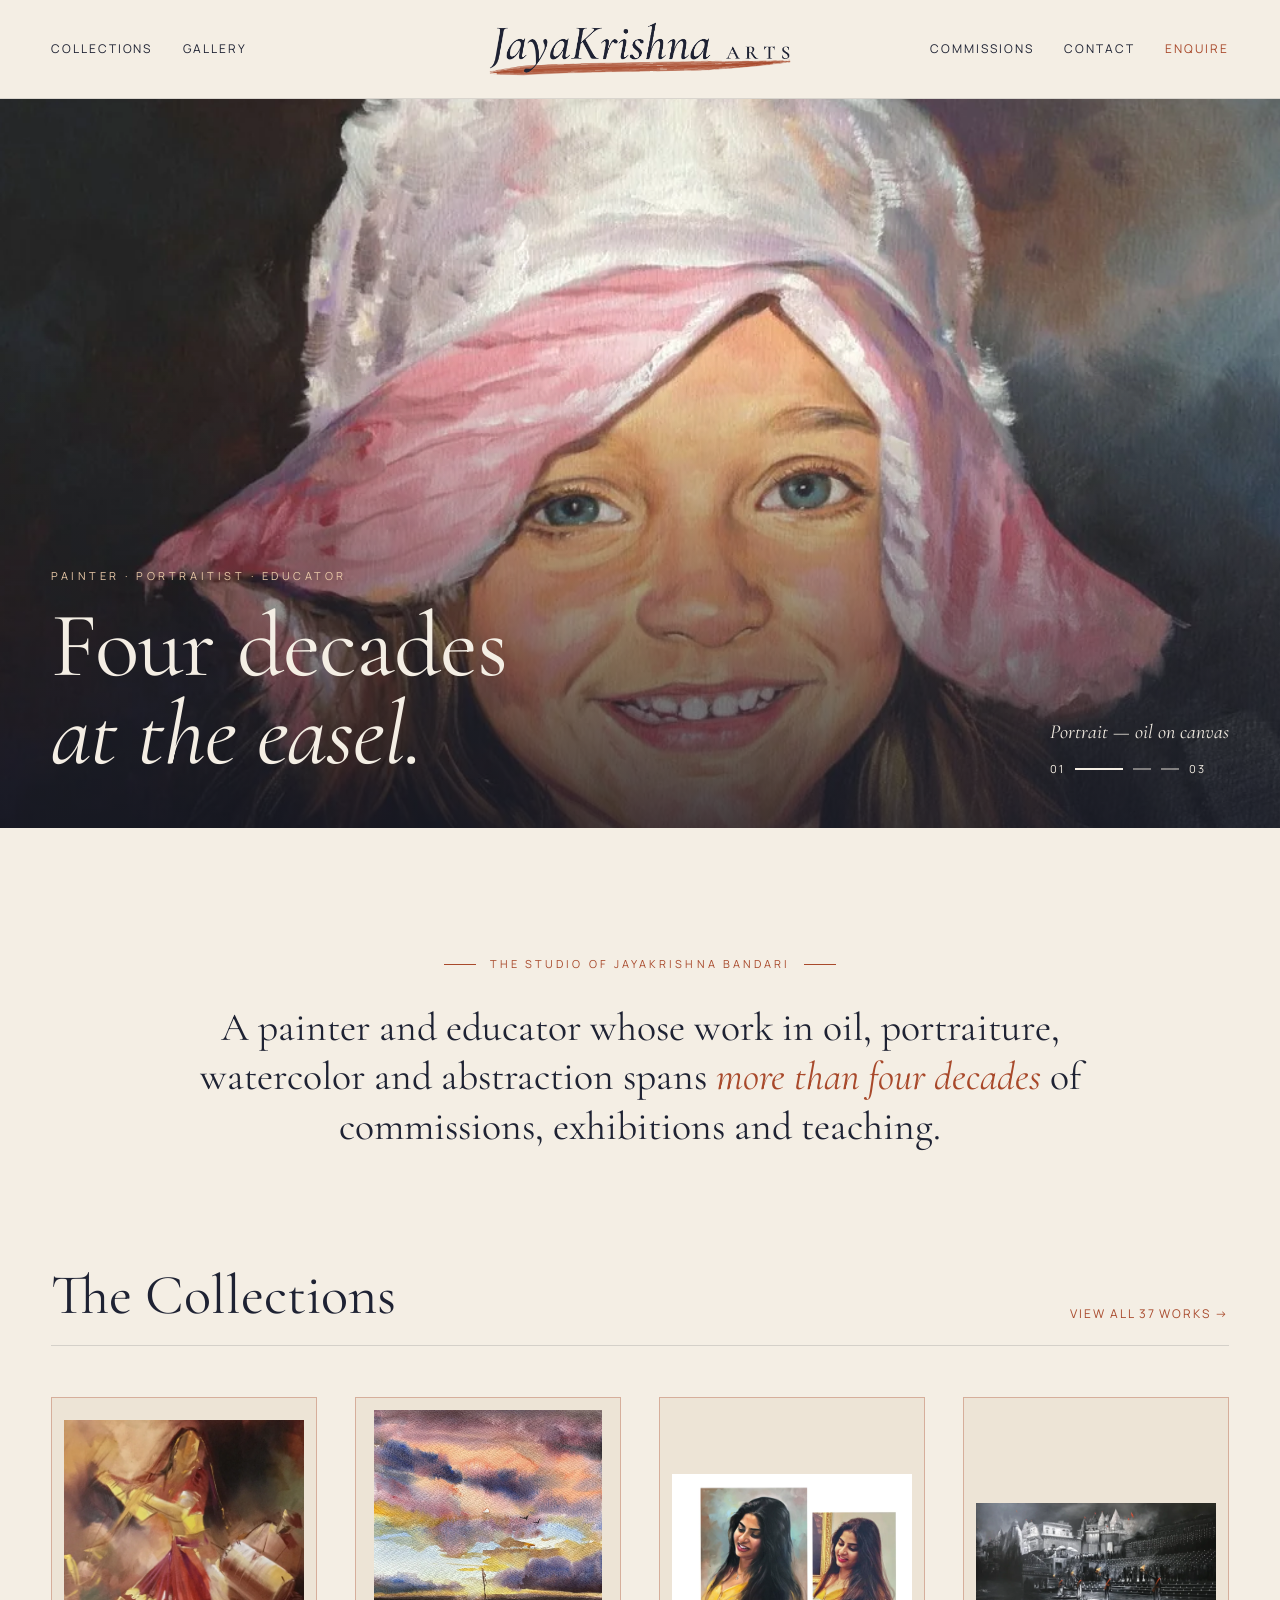
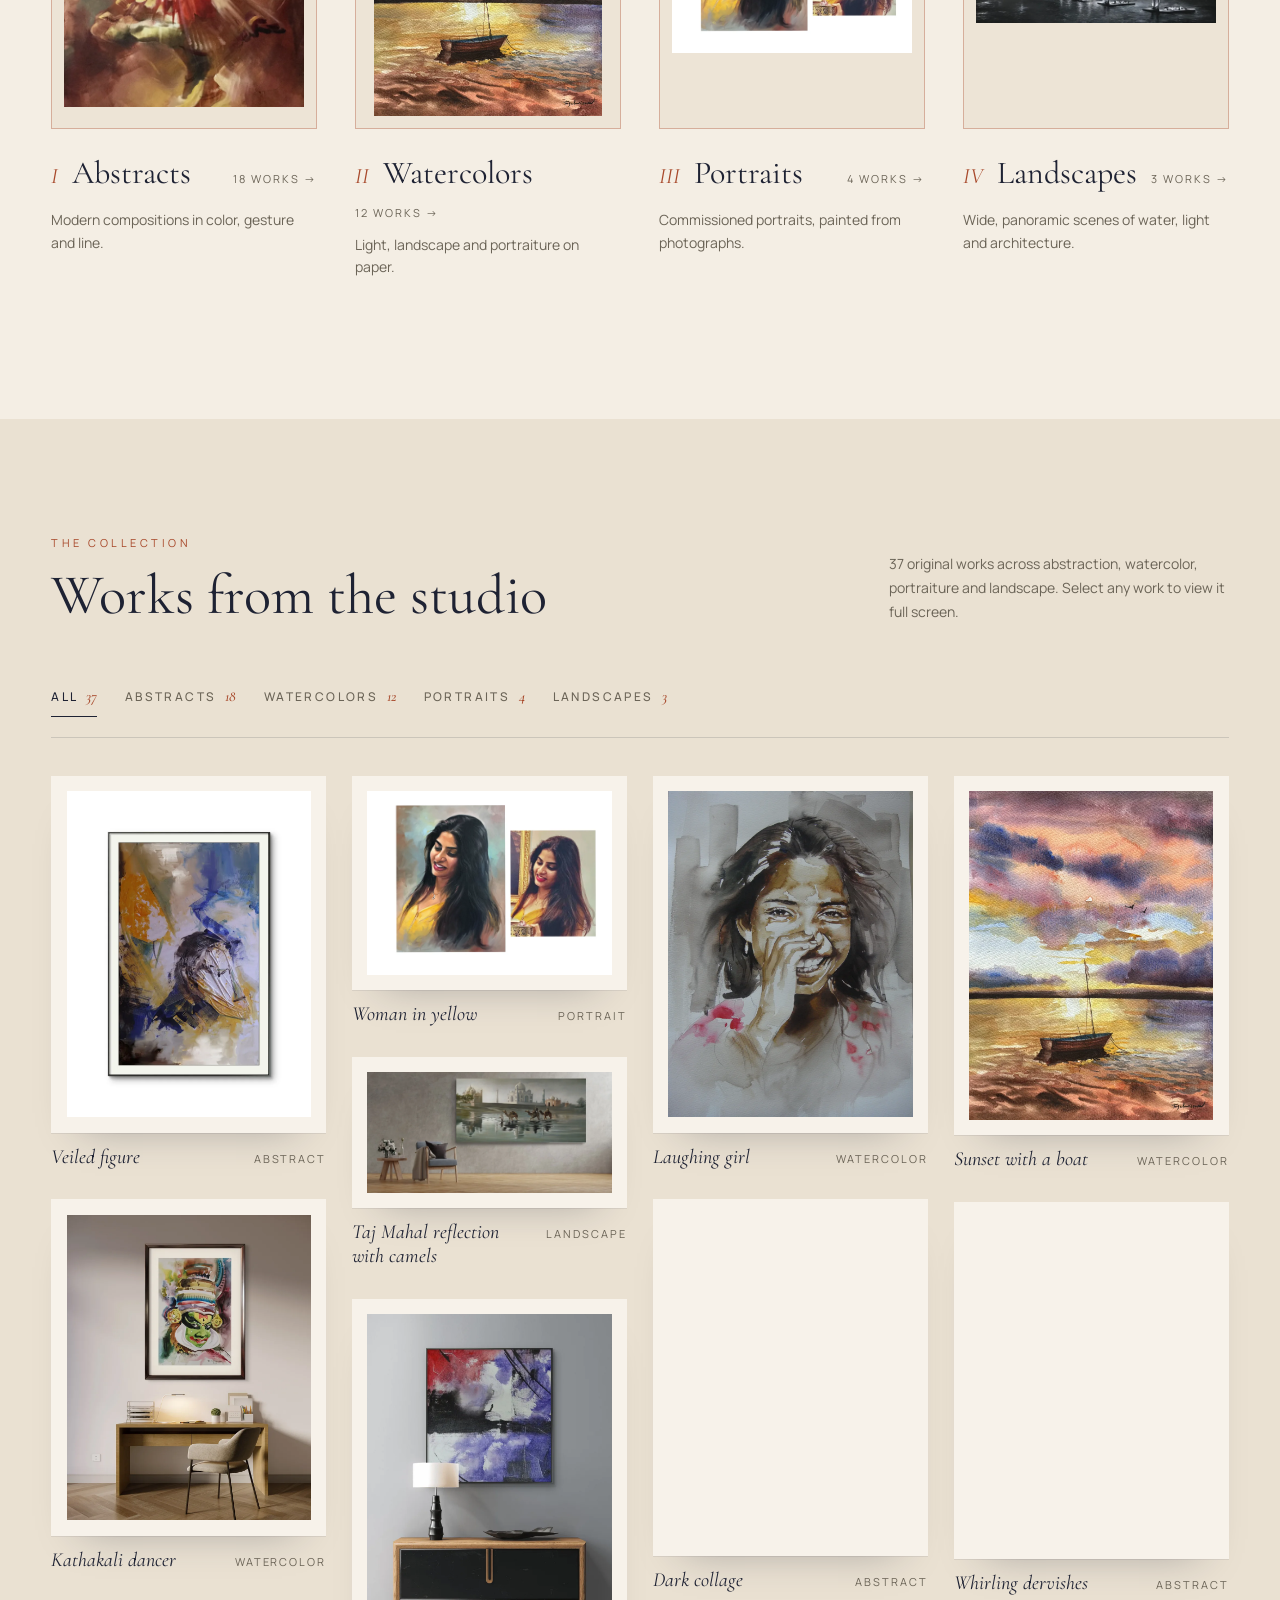
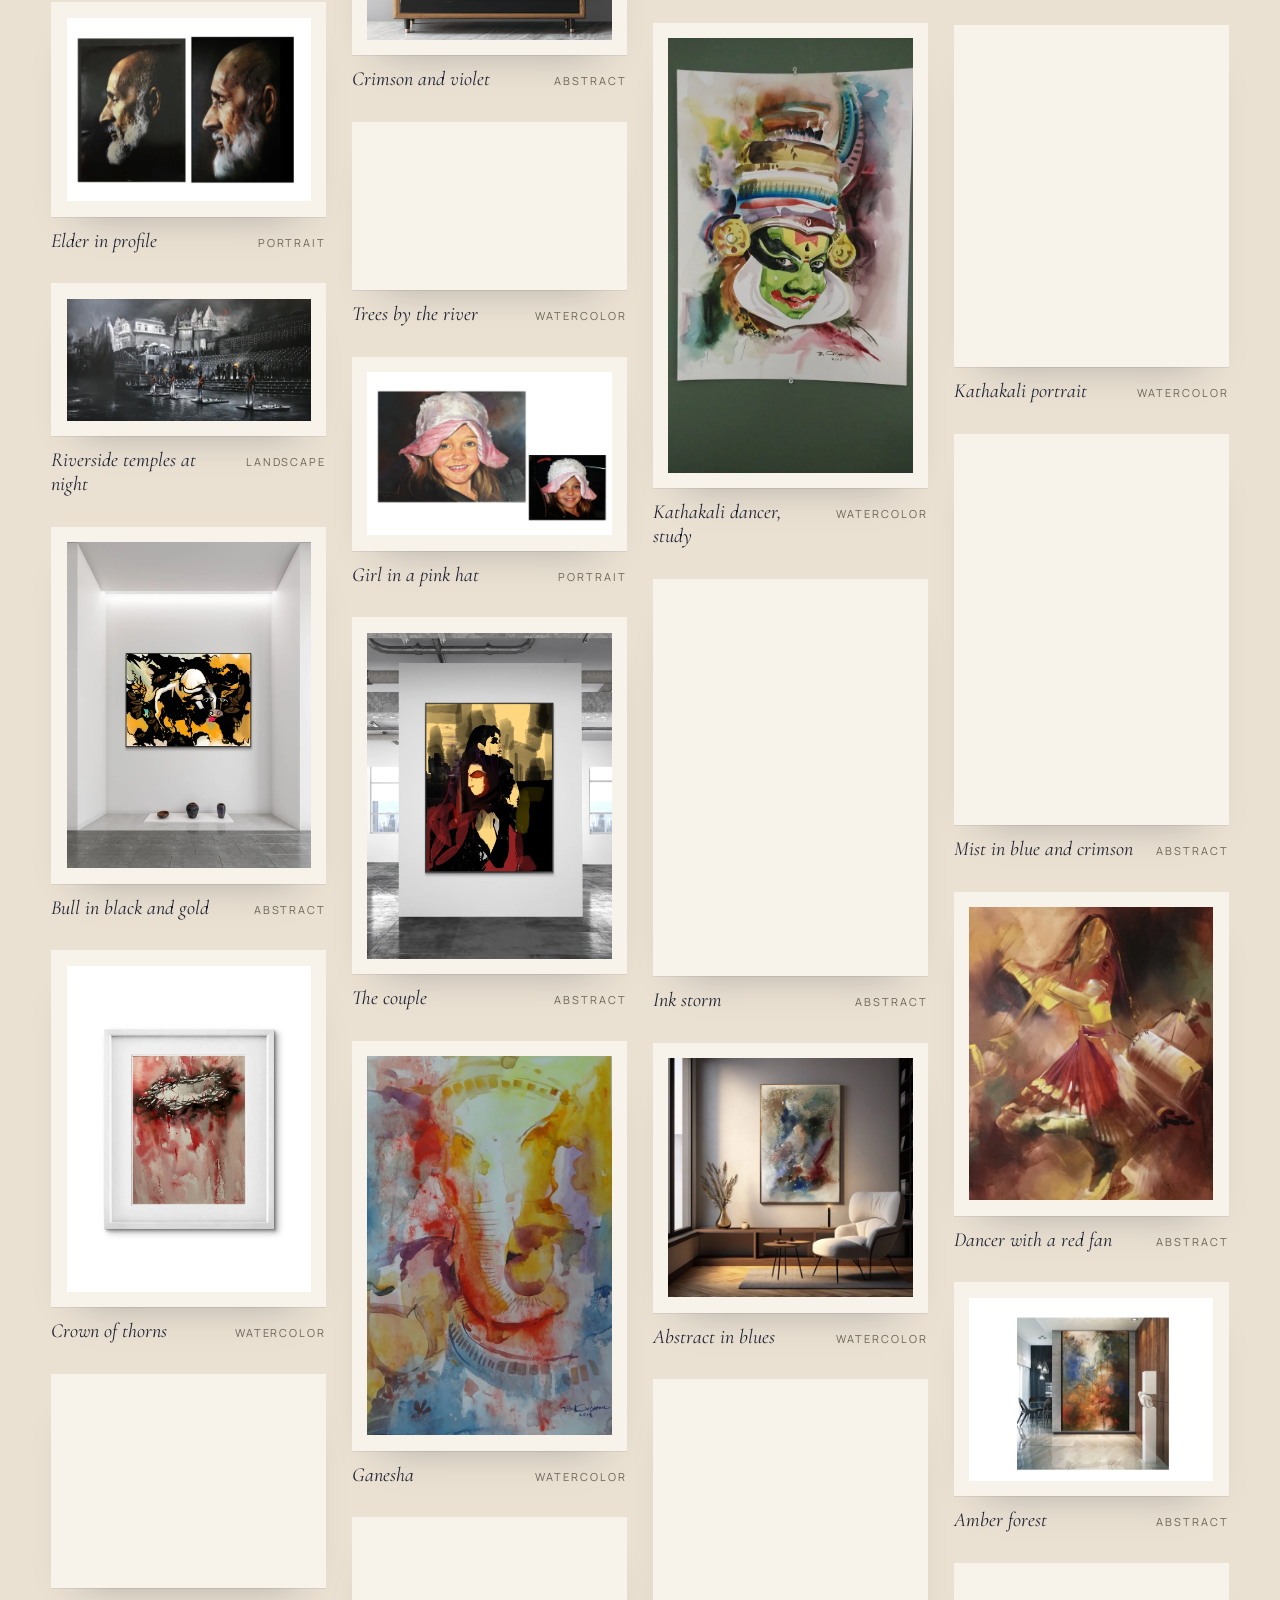
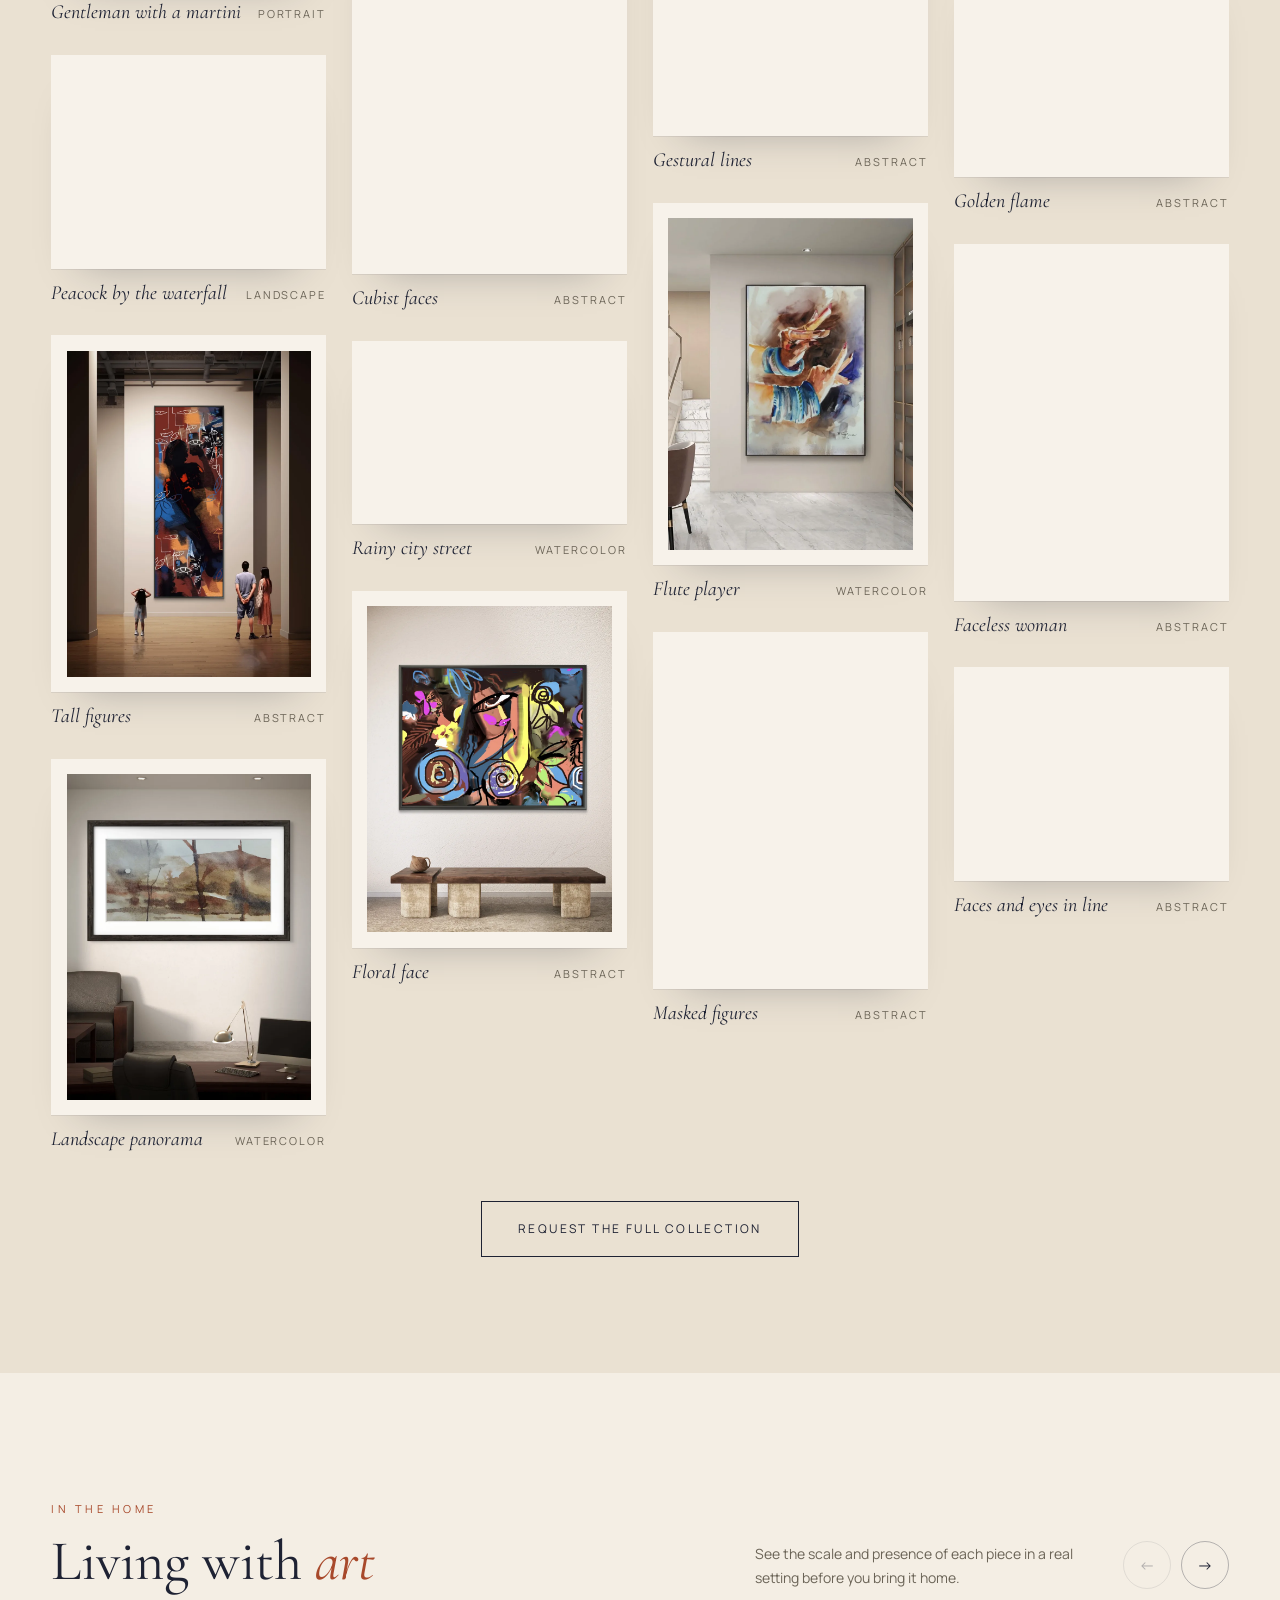
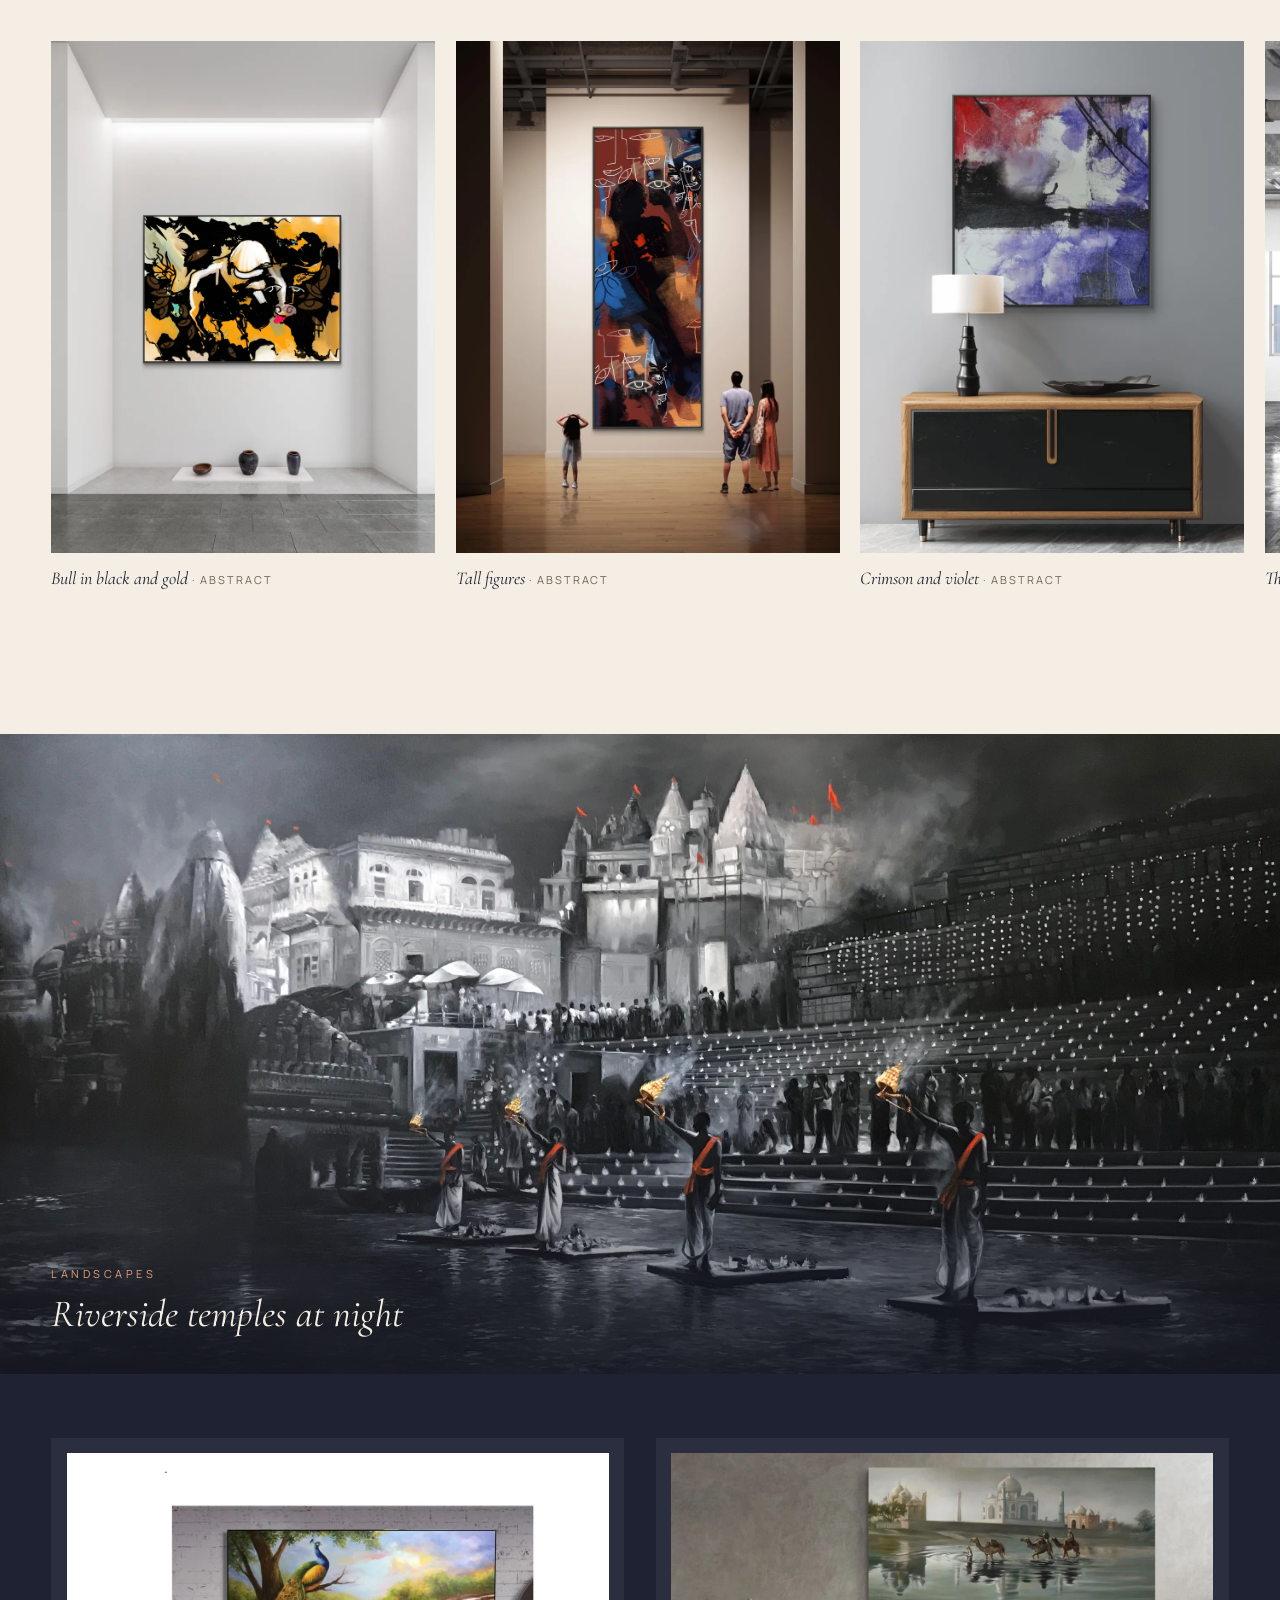
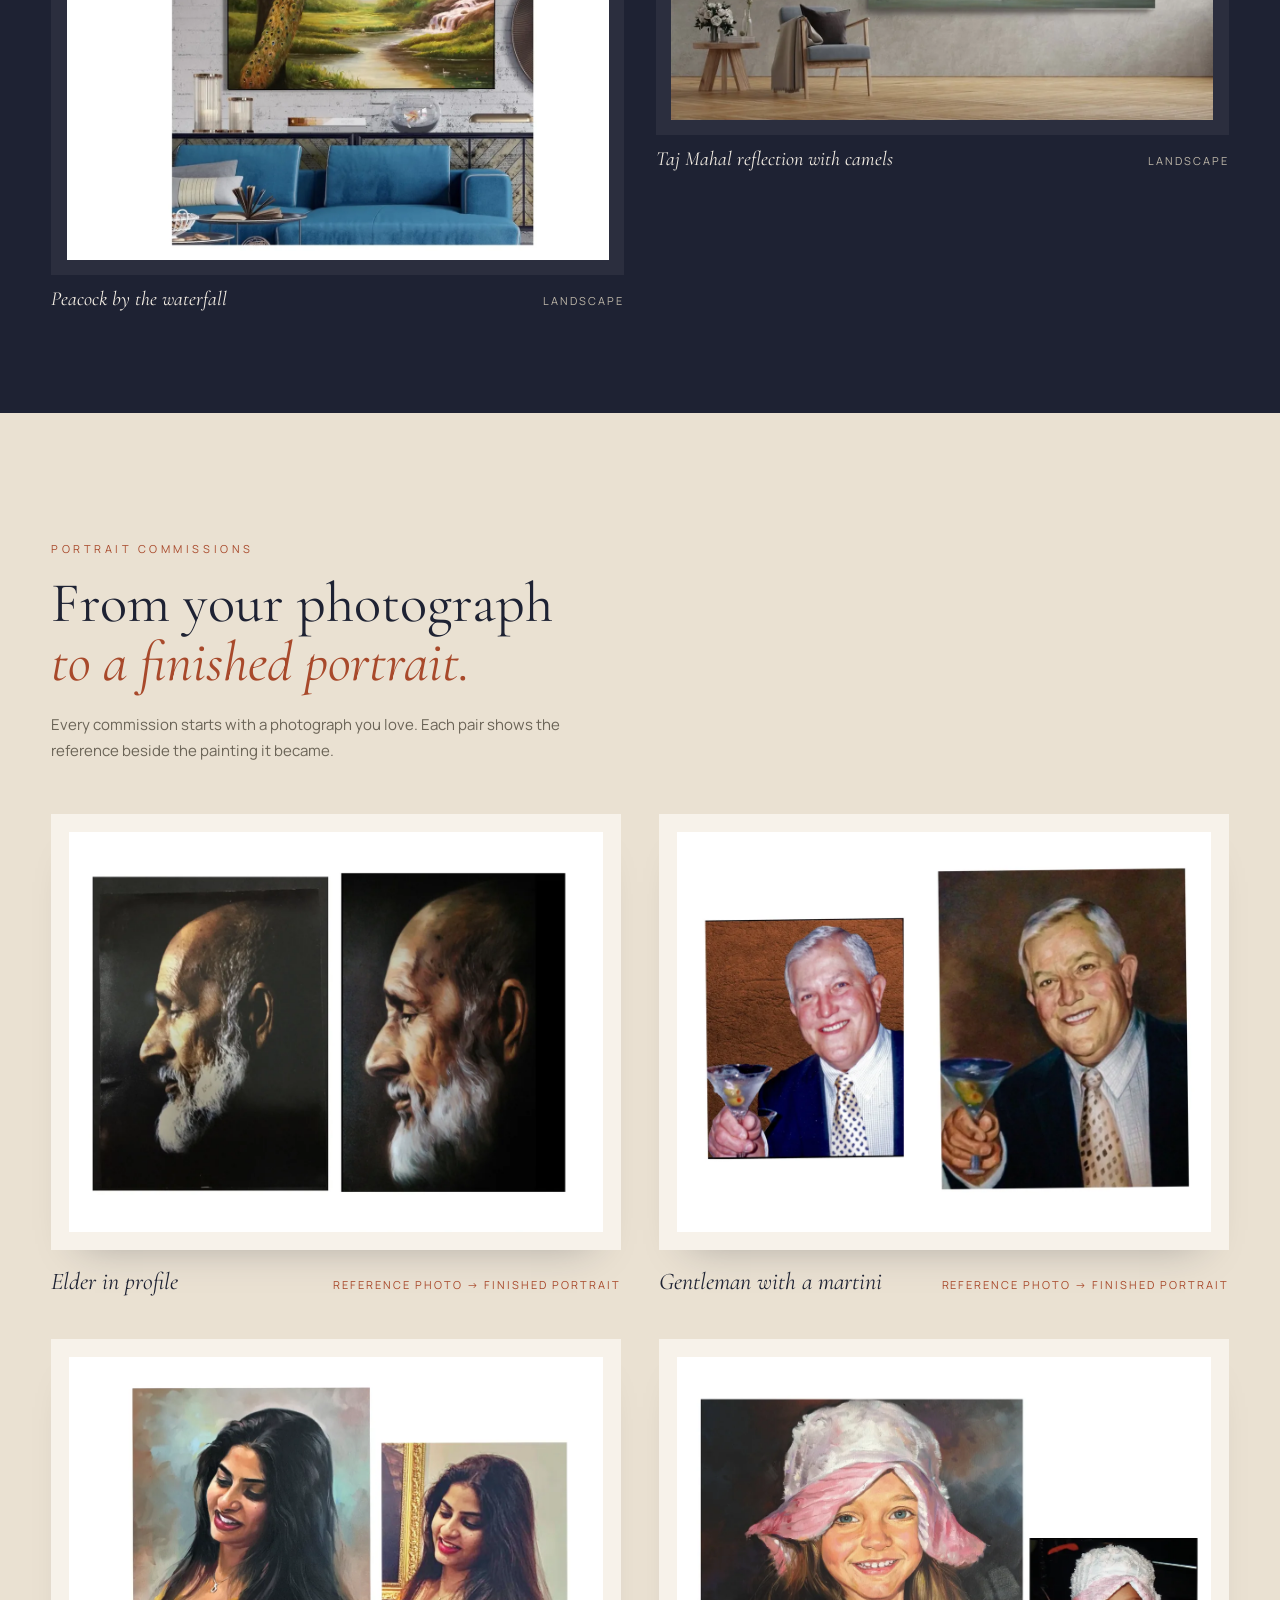
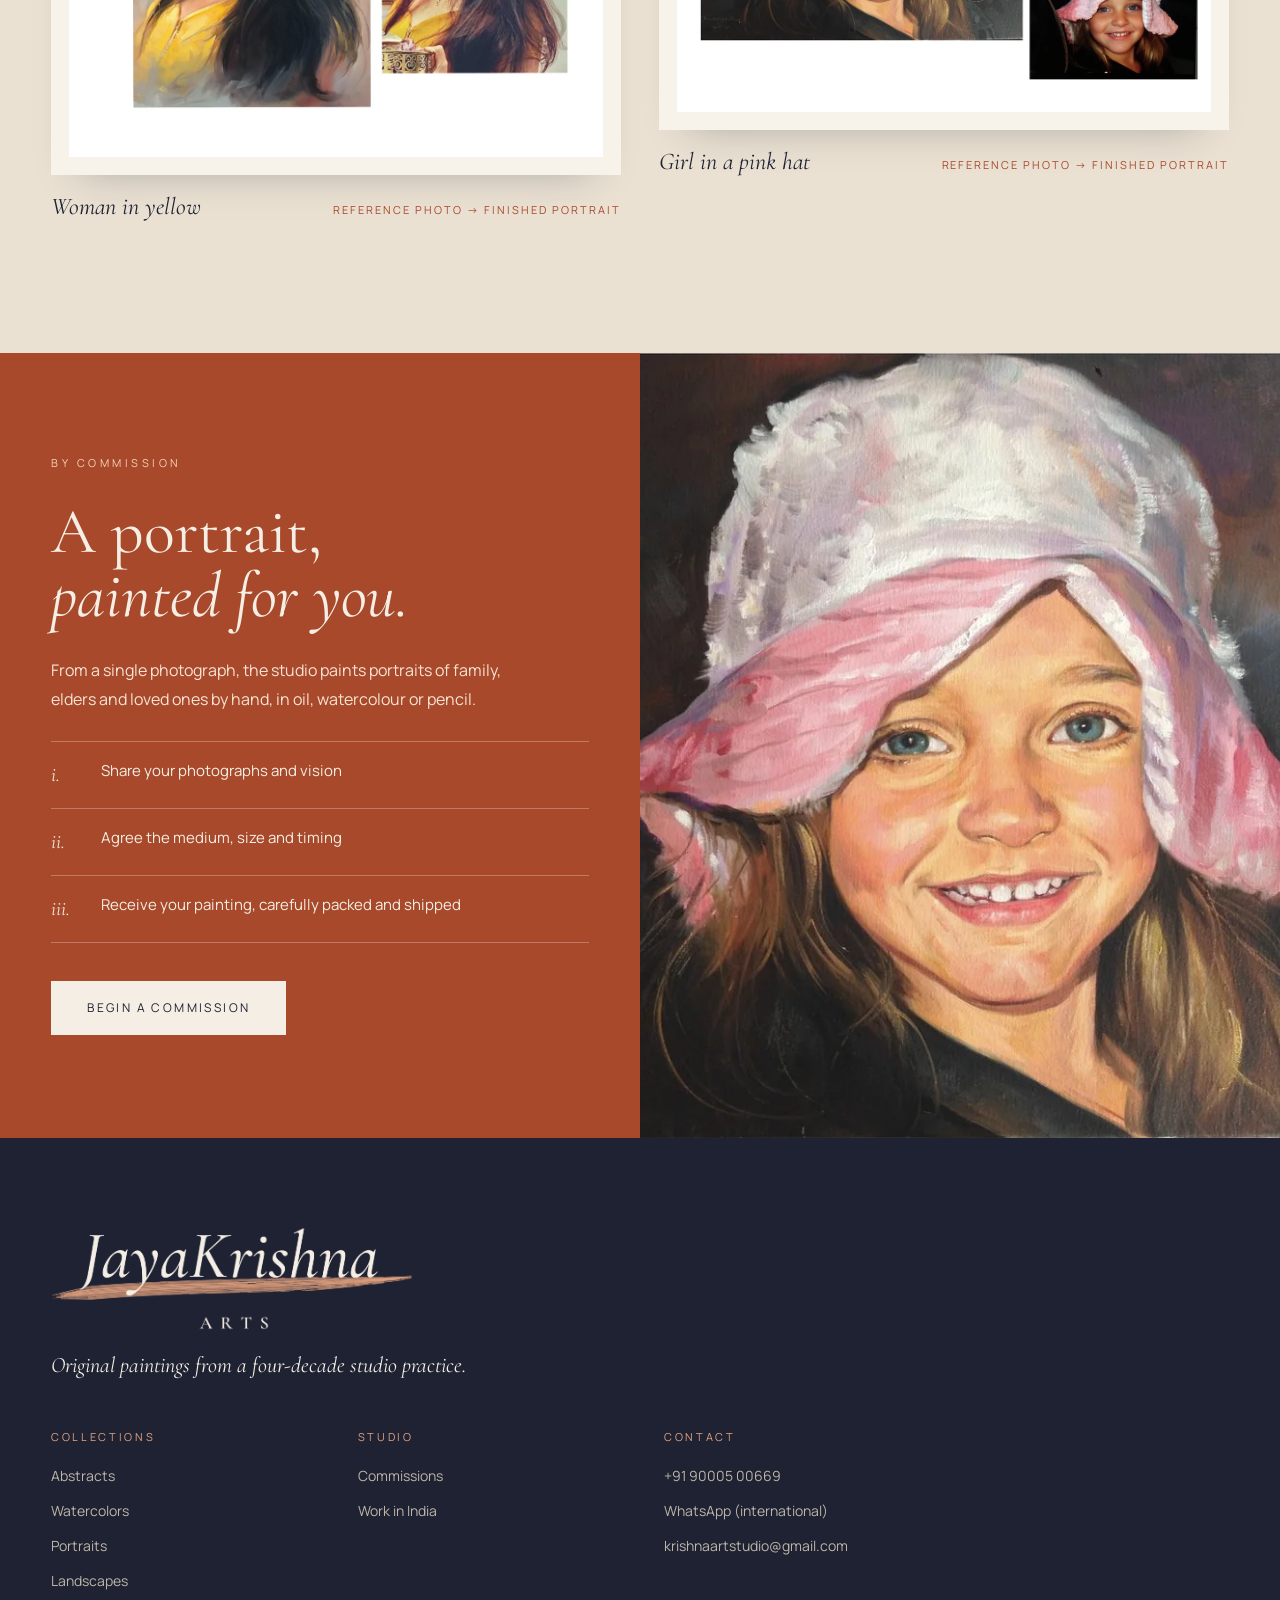
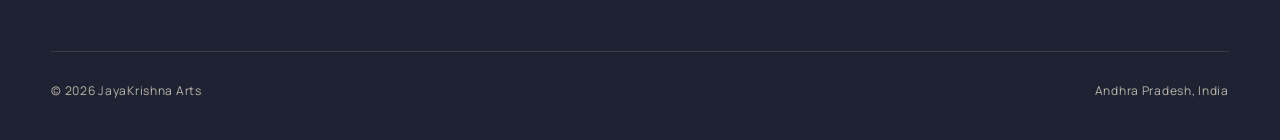
==== commit 380f0a2e: "Update navigation and footer links in 404.html and index.html to replace "Cinema" with "Gallery"; in" ====
--- a/index.html
+++ b/index.html
@@ -86,7 +86,7 @@
 <!-- kora:shell:header -->
 <header class="hdr" data-header>
   <nav class="hdr__nav hdr__nav--l" aria-label="Primary">
-    <a href="#collections">Collections</a><a href="#cinema">Cinema</a>
+    <a href="#collections">Collections</a><a href="#gallery">Gallery</a>
   </nav>
   <a class="brand" href="#top" aria-label="JayaKrishna Arts home">
     <img class="brand__logo" src="assets/logo/logo-horizontal.png" width="2259" height="402" alt="JayaKrishna Arts">
@@ -97,7 +97,7 @@
   <button class="menu-btn" type="button" aria-expanded="false" aria-controls="mobile-nav" data-menu-toggle>MENU</button>
 </header>
 <nav class="mnav" id="mobile-nav" aria-label="Mobile" data-menu>
-  <a href="#collections">Collections</a><a href="#cinema">Cinema</a><a href="#commissions">Commissions</a><a href="#contact">Contact</a><a class="mnav__accent" href="https://wa.me/919000500669">Enquire on WhatsApp</a>
+  <a href="#collections">Collections</a><a href="#gallery">Gallery</a><a href="#commissions">Commissions</a><a href="#contact">Contact</a><a class="mnav__accent" href="https://wa.me/919000500669">Enquire on WhatsApp</a>
 </nav>
 <!-- /kora:shell:header -->
 
@@ -127,7 +127,7 @@
 
 <section class="intro">
   <div class="rule-label" data-r="0"><span></span>The Studio of JayaKrishna Bandari<span></span></div>
-  <p class="intro__p" data-r="150">A painter and educator from Andhra Pradesh whose work in oil, portraiture, watercolour and abstraction has been <em>honoured on stage</em>, exhibited across India and the United States, and painted into Indian cinema.</p>
+  <p class="intro__p" data-r="150">A painter and educator whose work in oil, portraiture, watercolor and abstraction spans <em>more than four decades</em> of commissions, exhibitions and teaching.</p>
 </section>
 
 <section class="cols-sec" id="collections">
@@ -376,66 +376,6 @@
   </div>
 </section>
 
-<section class="cinema" id="cinema">
-  <div class="cinema__grid">
-    <div>
-      <div class="label label--light">On Screen</div>
-      <h2 class="h-sec h-sec--cinema" data-r="0">Painted into<br><em>Indian cinema</em></h2>
-      <p class="cinema__p">His canvases have appeared as background and set art across Telugu films for over a decade.</p>
-    </div>
-    <div class="films">
-      <div class="film" data-r="0"><span class="film__t">Aithe</span><span class="film__y">2003</span></div>
-      <div class="film" data-r="80"><span class="film__t">Super</span><span class="film__y">2005</span></div>
-      <div class="film" data-r="160"><span class="film__t">Nagavalli</span><span class="film__y">2010</span></div>
-      <div class="film" data-r="240"><span class="film__t">Kandireega</span><span class="film__y">2011</span></div>
-      <div class="film" data-r="320"><span class="film__t">Businessman</span><span class="film__y">2012</span></div>
-      <div class="film" data-r="400"><span class="film__t">Cameraman Ganga Tho Rambabu</span><span class="film__y">2012</span></div>
-    </div>
-  </div>
-  <div class="exh__head">
-    <h3>Exhibitions</h3>
-    <span>India · United States · Artist of the Month, Open Studio Hartford</span>
-  </div>
-  <div class="exh">
-    <div class="exh__img" data-r="0"><img src="assets/img/exhibition-gallery-wall.webp" alt="Paintings hung in two rows on a gallery wall" loading="lazy"></div>
-    <div class="exh__img" data-r="120"><img src="assets/img/exhibition-hallway.webp" alt="Visitors in an exhibition hallway of paintings" loading="lazy"></div>
-    <div class="exh__img" data-r="240"><img src="assets/img/exhibition-abstracts.webp" alt="Abstract canvases and a portrait hanging in a gallery" loading="lazy"></div>
-  </div>
-</section>
-
-<section class="honours" id="honours">
-  <div class="honours__head">
-    <div class="label">Honours</div>
-    <h2 class="h-sec" data-r="0">Recognised by the masters</h2>
-  </div>
-  <div class="honours__grid">
-    <div class="honor" data-r="0">
-      <div class="honor__img"><img src="assets/img/honor-balamuralikrishna.webp" alt="Sri Mangalampalli Balamuralikrishna garlanding JayaKrishna Bandari at an honour ceremony" loading="lazy"></div>
-      <div class="honor__text"><span class="honor__t">Sri Mangalampalli Balamuralikrishna</span><span class="honor__s">Honoured on stage by the Carnatic maestro</span></div>
-    </div>
-    <div class="honor" data-r="150">
-      <div class="honor__img"><img src="assets/img/honor-spb.webp" alt="JayaKrishna Bandari receiving a plaque from S. P. Balasubrahmanyam" loading="lazy"></div>
-      <div class="honor__text"><span class="honor__t">S. P. Balasubrahmanyam</span><span class="honor__s">Presented with a plaque of recognition</span></div>
-    </div>
-    <div class="honor" data-r="300">
-      <div class="honor__img"><img src="assets/img/artist-of-the-month-hartford.webp" alt="Artist of the Month sign and exhibition poster at Open Studio Hartford" loading="lazy"></div>
-      <div class="honor__text"><span class="honor__t">Open Studio Hartford</span><span class="honor__s">Artist of the Month, presented by Artists in Real Time</span></div>
-    </div>
-  </div>
-</section>
-
-<section class="quotes" aria-label="Distinctions" data-quotes>
-  <span class="quotes__mark" aria-hidden="true">“</span>
-    <figure class="quote is-active" data-quote><blockquote>Honoured on stage by the Carnatic maestro Sri Mangalampalli Balamuralikrishna.</blockquote><figcaption>Honours · India</figcaption></figure>
-    <figure class="quote" data-quote hidden><blockquote>Recognised with a plaque presented by S. P. Balasubrahmanyam.</blockquote><figcaption>Honours · India</figcaption></figure>
-    <figure class="quote" data-quote hidden><blockquote>Named Artist of the Month at Open Studio Hartford, presented by Artists in Real Time.</blockquote><figcaption>Exhibitions · United States</figcaption></figure>
-  <div class="quotes__nav">
-    <button type="button" aria-label="Previous" data-q-prev>←</button>
-    <span data-q-num>01 / 03</span>
-    <button type="button" aria-label="Next" data-q-next>→</button>
-  </div>
-</section>
-
 <section class="ba" id="portraits">
   <div class="ba__head">
     <div class="label">Portrait Commissions</div>
@@ -486,7 +426,7 @@
       <p>Original paintings from a four-decade studio practice.</p>
     </div>
     <div class="ftr__col"><span class="ftr__h">Collections</span><a href="#gallery" data-filter-link="abstract">Abstracts</a><a href="#gallery" data-filter-link="watercolor">Watercolors</a><a href="#gallery" data-filter-link="portraits">Portraits</a><a href="#gallery" data-filter-link="landscape">Landscapes</a></div>
-    <div class="ftr__col"><span class="ftr__h">Studio</span><a href="#commissions">Commissions</a><a href="#cinema">Cinema &amp; Exhibitions</a></div>
+    <div class="ftr__col"><span class="ftr__h">Studio</span><a href="#commissions">Commissions</a><a href="india.html">Work in India</a></div>
     <div class="ftr__col" id="contact"><span class="ftr__h">Contact</span><a href="tel:+919000500669">+91 90005 00669</a><a href="https://wa.me/919000500669">WhatsApp (international)</a><a href="mailto:krishnaartstudio@gmail.com">krishnaartstudio@gmail.com</a></div>
   </div>
   <div class="ftr__base"><span>© 2026 JayaKrishna Arts</span><span>Andhra Pradesh, India</span></div>
--- a/assets/styles.css
+++ b/assets/styles.css
@@ -1,2 +1,2 @@
 /*! tailwindcss v4.2.1 | MIT License | https://tailwindcss.com */
-@layer properties{@supports (((-webkit-hyphens:none)) and (not (margin-trim:inline))) or ((-moz-orient:inline) and (not (color:rgb(from red r g b)))){*,:before,:after,::backdrop{--tw-rotate-x:initial;--tw-rotate-y:initial;--tw-rotate-z:initial;--tw-skew-x:initial;--tw-skew-y:initial;--tw-border-style:solid;--tw-blur:initial;--tw-brightness:initial;--tw-contrast:initial;--tw-grayscale:initial;--tw-hue-rotate:initial;--tw-invert:initial;--tw-opacity:initial;--tw-saturate:initial;--tw-sepia:initial;--tw-drop-shadow:initial;--tw-drop-shadow-color:initial;--tw-drop-shadow-alpha:100%;--tw-drop-shadow-size:initial}}}@layer theme{:root,:host{--font-sans:ui-sans-serif, system-ui, sans-serif, "Apple Color Emoji", "Segoe UI Emoji", "Segoe UI Symbol", "Noto Color Emoji";--font-mono:ui-monospace, SFMono-Regular, Menlo, Monaco, Consolas, "Liberation Mono", "Courier New", monospace;--spacing:.25rem;--default-font-family:var(--font-sans);--default-mono-font-family:var(--font-mono)}}@layer base{*,:after,:before,::backdrop{box-sizing:border-box;border:0 solid;margin:0;padding:0}::file-selector-button{box-sizing:border-box;border:0 solid;margin:0;padding:0}html,:host{-webkit-text-size-adjust:100%;tab-size:4;line-height:1.5;font-family:var(--default-font-family,ui-sans-serif, system-ui, sans-serif, "Apple Color Emoji", "Segoe UI Emoji", "Segoe UI Symbol", "Noto Color Emoji");font-feature-settings:var(--default-font-feature-settings,normal);font-variation-settings:var(--default-font-variation-settings,normal);-webkit-tap-highlight-color:transparent}hr{height:0;color:inherit;border-top-width:1px}abbr:where([title]){-webkit-text-decoration:underline dotted;text-decoration:underline dotted}h1,h2,h3,h4,h5,h6{font-size:inherit;font-weight:inherit}a{color:inherit;-webkit-text-decoration:inherit;-webkit-text-decoration:inherit;-webkit-text-decoration:inherit;text-decoration:inherit}b,strong{font-weight:bolder}code,kbd,samp,pre{font-family:var(--default-mono-font-family,ui-monospace, SFMono-Regular, Menlo, Monaco, Consolas, "Liberation Mono", "Courier New", monospace);font-feature-settings:var(--default-mono-font-feature-settings,normal);font-variation-settings:var(--default-mono-font-variation-settings,normal);font-size:1em}small{font-size:80%}sub,sup{vertical-align:baseline;font-size:75%;line-height:0;position:relative}sub{bottom:-.25em}sup{top:-.5em}table{text-indent:0;border-color:inherit;border-collapse:collapse}:-moz-focusring{outline:auto}progress{vertical-align:baseline}summary{display:list-item}ol,ul,menu{list-style:none}img,svg,video,canvas,audio,iframe,embed,object{vertical-align:middle;display:block}img,video{max-width:100%;height:auto}button,input,select,optgroup,textarea{font:inherit;font-feature-settings:inherit;font-variation-settings:inherit;letter-spacing:inherit;color:inherit;opacity:1;background-color:#0000;border-radius:0}::file-selector-button{font:inherit;font-feature-settings:inherit;font-variation-settings:inherit;letter-spacing:inherit;color:inherit;opacity:1;background-color:#0000;border-radius:0}:where(select:is([multiple],[size])) optgroup{font-weight:bolder}:where(select:is([multiple],[size])) optgroup option{padding-inline-start:20px}::file-selector-button{margin-inline-end:4px}::placeholder{opacity:1}@supports (not ((-webkit-appearance:-apple-pay-button))) or (contain-intrinsic-size:1px){::placeholder{color:currentColor}@supports (color:color-mix(in lab, red, red)){::placeholder{color:color-mix(in oklab, currentcolor 50%, transparent)}}}textarea{resize:vertical}::-webkit-search-decoration{-webkit-appearance:none}::-webkit-date-and-time-value{min-height:1lh;text-align:inherit}::-webkit-datetime-edit{display:inline-flex}::-webkit-datetime-edit-fields-wrapper{padding:0}::-webkit-datetime-edit{padding-block:0}::-webkit-datetime-edit-year-field{padding-block:0}::-webkit-datetime-edit-month-field{padding-block:0}::-webkit-datetime-edit-day-field{padding-block:0}::-webkit-datetime-edit-hour-field{padding-block:0}::-webkit-datetime-edit-minute-field{padding-block:0}::-webkit-datetime-edit-second-field{padding-block:0}::-webkit-datetime-edit-millisecond-field{padding-block:0}::-webkit-datetime-edit-meridiem-field{padding-block:0}::-webkit-calendar-picker-indicator{line-height:1}:-moz-ui-invalid{box-shadow:none}button,input:where([type=button],[type=reset],[type=submit]){appearance:button}::file-selector-button{appearance:button}::-webkit-inner-spin-button{height:auto}::-webkit-outer-spin-button{height:auto}[hidden]:where(:not([hidden=until-found])){display:none!important}:root{--ivory:#f4eee4;--sand:#eae1d2;--sand-2:#ede4d6;--paper:#f7f2ea;--ink:#1e2233;--ink-2:#4a4539;--muted:#6b6457;--stone:#bdb6a8;--clay:#a8492b;--clay-soft:#e2a27f;--peach:#f2d3b8;--peach-2:#f7e4d4;--gold:#e9c9a8;--serif:"Cormorant Garamond", Georgia, serif;--sans:"Manrope", system-ui, sans-serif;--pad:clamp(20px, 4vw, 56px);--ease:cubic-bezier(.2,.7,.2,1)}html{scroll-behavior:smooth}body{background:var(--ivory);color:var(--ink);font-family:var(--sans);margin:0;overflow-x:hidden}a{color:var(--clay);text-decoration:none;transition:color .3s}a:hover{color:var(--ink)}img{max-width:100%;display:block}:focus-visible{outline:2px solid var(--clay);outline-offset:3px}em{font-style:italic}}@layer components{.skip{z-index:100;background:var(--ink);color:var(--ivory);padding:8px 14px;position:absolute;top:8px;left:-999px}.skip:focus{color:var(--ivory);left:8px}.hdr{padding:22px var(--pad);border-bottom:1px solid #1e22331f;justify-content:space-between;align-items:center;gap:24px;display:flex;position:relative}.hdr__nav{letter-spacing:.16em;text-transform:uppercase;flex:1;gap:clamp(18px,2.4vw,34px);font-size:12px;display:none}.hdr__nav--r{justify-content:flex-end}.hdr__nav a{color:var(--ink)}.hdr__nav a:hover,.hdr__nav .hdr__accent{color:var(--clay)}.hdr__nav .hdr__accent:hover{color:var(--ink)}.brand{flex:none;line-height:0;display:block}.brand__logo{width:auto;height:clamp(40px,4.2vw,58px)}.menu-btn{font-family:var(--sans);letter-spacing:.2em;color:var(--ink);cursor:pointer;background:0 0;border:1px solid #1e22334d;min-height:44px;padding:12px 18px;font-size:11px}.mnav{padding:8px var(--pad) 24px;font-family:var(--serif);border-bottom:1px solid #1e22331f;flex-direction:column;font-size:30px;display:none}.mnav.is-open{display:flex}.mnav a{color:var(--ink);border-bottom:1px solid #1e22331a;padding:10px 0}.mnav .mnav__accent{color:var(--clay);border-bottom:0}@media (min-width:1000px){.hdr__nav{display:flex}.menu-btn,.mnav,.mnav.is-open{display:none}}.hero{background:var(--ink);height:clamp(560px,57vw,820px);position:relative;overflow:hidden}.slide{opacity:0;transition:opacity 2.2s;position:absolute;inset:0}.slide.is-active{opacity:1}.slide img{object-fit:cover;width:100%;max-width:none;height:100%;transition:transform 9s linear;transform:scale(1)}.slide.is-active img{transform:scale(1.08)}.hero__shade{background:linear-gradient(#14162200 35%,#141622c7 100%);position:absolute;inset:0}.hero__copy{left:var(--pad);right:var(--pad);color:var(--ivory);flex-wrap:wrap;justify-content:space-between;align-items:flex-end;gap:28px;display:flex;position:absolute;bottom:clamp(28px,4vw,56px)}.hero__text{flex:420px;max-width:760px}.hero__eyebrow{letter-spacing:.32em;text-transform:uppercase;color:var(--gold);margin-bottom:18px;font-size:11px}.hero h1{font-family:var(--serif);letter-spacing:-.01em;margin:0;font-size:clamp(52px,7.2vw,104px);font-weight:400;line-height:.95}.hero__ctrl{flex-direction:column;align-items:flex-start;gap:14px;display:flex}.hero__cap{font-family:var(--serif);font-size:20px;font-style:italic}.hero__bars{letter-spacing:.2em;align-items:center;gap:10px;font-size:11px;display:flex}.hero__bar{background:var(--ivory);opacity:.45;cursor:pointer;border:0;width:18px;height:2px;padding:0;transition:all .6s;position:relative}.hero__bar:after{content:"";position:absolute;inset:-10px 0}.hero__bar.is-active{opacity:1;width:48px}.intro{padding:clamp(80px, 10vw, 150px) var(--pad) clamp(70px, 9vw, 130px);text-align:center;flex-direction:column;align-items:center;gap:30px;display:flex}.rule-label{letter-spacing:.28em;text-transform:uppercase;color:var(--clay);align-items:center;gap:14px;font-size:11px;display:flex}.rule-label span{background:var(--clay);flex:none;width:32px;height:1px}.intro__p{font-family:var(--serif);text-wrap:pretty;max-width:1000px;margin:0;font-size:clamp(26px,3.1vw,44px);line-height:1.25}.intro__p em{color:var(--clay)}.h-sec{font-family:var(--serif);margin:0;font-size:clamp(40px,4.4vw,64px);font-weight:400;line-height:1}.h-sec--cinema{margin:0 0 24px;line-height:1.05}.h-artist{font-family:var(--serif);margin:0;font-size:clamp(44px,5vw,72px);font-weight:400;line-height:1}.label{letter-spacing:.32em;text-transform:uppercase;color:var(--clay);margin-bottom:16px;font-size:11px}.label--light{color:var(--clay-soft);margin-bottom:20px}.label--peach{color:var(--peach);margin-bottom:0}.link-caps{letter-spacing:.16em;text-transform:uppercase;font-size:12px}.cols-sec{padding:0 var(--pad) clamp(90px, 11vw, 160px)}.sec-bar{border-bottom:1px solid #1e223326;flex-wrap:wrap;justify-content:space-between;align-items:flex-end;gap:16px;margin-bottom:clamp(32px,4vw,56px);padding-bottom:22px;display:flex}.cols{grid-template-columns:repeat(auto-fit,minmax(min(100%,300px),1fr));gap:clamp(36px,3vw,44px);display:grid}.col{color:var(--ink);flex-direction:column;gap:20px;min-width:0;display:flex}.col:hover{color:var(--ink)}.col__arch{aspect-ratio:4/5;background:var(--sand-2);border:1px solid #a8492b59;padding:12px;overflow:hidden}.col__inner{width:100%;height:100%;overflow:hidden}.col__inner img{object-fit:contain;width:100%;height:100%;transition:transform 1.6s var(--ease)}.col__meta{flex-wrap:wrap;justify-content:space-between;align-items:baseline;gap:8px;display:flex}.col__title{align-items:baseline;gap:14px;display:flex}.col__num{font-family:var(--serif);color:var(--clay);font-size:22px;font-style:italic}.col__name{font-family:var(--serif);font-size:clamp(28px,2.5vw,36px)}.col__more{letter-spacing:.18em;text-transform:uppercase;color:var(--muted);font-size:11px}.col__desc{color:var(--muted);margin:-8px 0 0;font-size:14px;line-height:1.6}.featured{background:var(--sand);padding:clamp(80px, 9vw, 130px) var(--pad)}.featured__head{flex-wrap:wrap;justify-content:space-between;align-items:flex-end;gap:20px;margin-bottom:clamp(36px,4vw,60px);display:flex}.featured__head p{max-width:340px;color:var(--muted);margin:0;font-size:14px;line-height:1.7}.featured__cta{justify-content:center;margin-top:clamp(50px,6vw,80px);display:flex}.btn-line{border:1px solid var(--ink);color:var(--ink);letter-spacing:.2em;text-transform:uppercase;text-align:center;padding:18px 36px;font-size:12px;transition:all .4s}.btn-line:hover{background:var(--ink);color:var(--ivory)}.cols--four{grid-template-columns:repeat(auto-fit,minmax(min(100%,230px),1fr))}.col__inner img{transition:transform 1.6s var(--ease)}.col:hover .col__inner img{transform:scale(1.04)}.sr-only{clip:rect(0 0 0 0);white-space:nowrap;border:0;width:1px;height:1px;margin:-1px;padding:0;position:absolute;overflow:hidden}.filters{border-bottom:1px solid #1e223326;flex-wrap:wrap;gap:8px 28px;margin:0 0 clamp(28px,3vw,44px);padding-bottom:18px;display:flex}.filter{cursor:pointer;min-height:44px;font:500 12px/1 var(--sans);letter-spacing:.2em;text-transform:uppercase;color:var(--muted);background:0 0;border:0;padding:10px 0;transition:color .3s;position:relative}.filter span{font-family:var(--serif);letter-spacing:0;color:var(--clay);margin-left:4px;font-size:15px;font-style:italic}.filter:after{content:"";background:var(--ink);transform-origin:0;height:1px;transition:transform .4s var(--ease);position:absolute;bottom:2px;left:0;right:0;transform:scaleX(0)}.filter:hover,.filter.is-active{color:var(--ink)}.filter.is-active:after{transform:scaleX(1)}.masonry{columns:4 240px;column-gap:clamp(16px,2vw,28px)}.tile{break-inside:avoid;color:var(--ink);margin:0 0 clamp(20px,2.4vw,36px);display:block}.tile:hover{color:var(--ink)}.tile[hidden]{display:none}.tile__frame{background:var(--paper);padding:clamp(10px,1.2vw,16px);display:block;overflow:hidden;box-shadow:0 1px #1e223314,0 24px 40px -30px #1e223359}.tile__frame img{width:100%;height:auto;transition:transform 1.2s var(--ease);cursor:zoom-in}.tile:hover .tile__frame img,.pano__item:hover .tile__frame img{transform:scale(1.03)}.tile__meta{justify-content:space-between;align-items:baseline;gap:12px;padding-top:12px;display:flex}.tile__t{font-family:var(--serif);font-size:20px;font-style:italic;line-height:1.2}.tile__c{letter-spacing:.18em;text-transform:uppercase;color:var(--muted);flex:none;font-size:11px}.gallery .featured__cta{margin-top:clamp(30px,4vw,50px)}@media (max-width:600px){.masonry{columns:2;column-gap:12px}.tile{margin-bottom:18px}.tile__frame{padding:7px}.tile__meta{flex-direction:column;gap:4px;padding-top:8px}.tile__t{font-size:16px}.tile__c{font-size:10px}.filters{gap:4px 20px}}.living{padding:clamp(80px,10vw,140px) 0}.living__head{padding:0 var(--pad);flex-wrap:wrap;justify-content:space-between;align-items:flex-end;gap:24px;margin-bottom:clamp(32px,4vw,56px);display:flex}.living__head .h-sec em{color:var(--clay)}.living__side{flex-wrap:wrap;align-items:flex-end;gap:28px;display:flex}.living__side p{max-width:340px;color:var(--muted);margin:0;font-size:14px;line-height:1.7}.rail__ctrl{gap:10px;display:flex}.rail__ctrl button{cursor:pointer;width:48px;height:48px;color:var(--ink);background:0 0;border:1px solid #1e22334d;border-radius:50%;font-size:16px;transition:background .3s,color .3s,opacity .3s}.rail__ctrl button:hover:not(:disabled){background:var(--ink);color:var(--ivory)}.rail__ctrl button:disabled{opacity:.3;cursor:default}.rail__track{scroll-snap-type:x mandatory;scroll-padding:0 var(--pad);padding:0 var(--pad) 14px;scrollbar-width:thin;scrollbar-color:#1e223340 transparent;gap:clamp(14px,1.6vw,24px);display:flex;overflow-x:auto}.rail__item{scroll-snap-align:start;color:var(--ink);flex-direction:column;flex:none;gap:12px;display:flex}.rail__item:hover{color:var(--ink)}.rail__item img{cursor:zoom-in;width:auto;max-width:none;height:clamp(300px,40vw,560px);transition:filter .4s}.rail__item:hover img{filter:brightness(1.04)}.rail__cap{font-family:var(--serif);font-size:18px;font-style:italic}.rail__cap em{font-family:var(--sans);letter-spacing:.18em;text-transform:uppercase;color:var(--muted);font-size:11px;font-style:normal}.pano{background:var(--ink);color:var(--ivory);padding-bottom:clamp(60px,8vw,110px)}.pano__main{color:var(--ivory);display:block;position:relative}.pano__main:hover{color:var(--ivory)}.pano__main img{cursor:zoom-in;width:100%;height:auto}.pano__main:after{content:"";pointer-events:none;background:linear-gradient(#14162200 55%,#141622bf);position:absolute;inset:0}.pano__cap{left:var(--pad);z-index:1;flex-direction:column;display:flex;position:absolute;bottom:clamp(20px,3vw,44px)}.pano__cap .label{margin-bottom:10px}.pano__t{font-family:var(--serif);font-size:clamp(26px,3vw,44px);font-style:italic;line-height:1.1}.pano__duo{padding:clamp(40px, 5vw, 70px) var(--pad) 0;grid-template-columns:repeat(auto-fit,minmax(min(100%,340px),1fr));gap:clamp(20px,2.5vw,36px);display:grid}.pano__item{color:var(--ivory);display:block}.pano__item:hover{color:var(--ivory)}.pano__item .tile__frame{box-shadow:none;background:#f4eee40f}.pano__item .tile__frame img{cursor:zoom-in;width:100%;height:auto}.pano__item .tile__c{color:var(--stone)}.ba{padding:clamp(80px, 10vw, 140px) var(--pad);background:var(--sand)}.ba__head{max-width:760px;margin-bottom:clamp(36px,4vw,60px)}.ba__head .h-sec{line-height:1.05}.ba__head .h-sec em{color:var(--clay)}.ba__head p{color:var(--muted);max-width:520px;margin:20px 0 0;font-size:15px;line-height:1.7}.ba__grid{grid-template-columns:repeat(auto-fit,minmax(min(100%,460px),1fr));gap:clamp(28px,3vw,48px);display:grid}.ba__item{color:var(--ink);flex-direction:column;gap:14px;display:flex}.ba__item:hover{color:var(--ink)}.ba__frame{background:var(--paper);padding:clamp(12px,1.4vw,20px);display:block;overflow:hidden;box-shadow:0 24px 40px -30px #1e223359}.ba__frame img{cursor:zoom-in;width:100%;height:auto;transition:transform 1.2s var(--ease)}.ba__item:hover .ba__frame img{transform:scale(1.02)}.ba__meta{flex-wrap:wrap;justify-content:space-between;align-items:baseline;gap:12px;display:flex}.ba__t{font-family:var(--serif);font-size:24px;font-style:italic}.ba__c{letter-spacing:.18em;text-transform:uppercase;color:var(--clay);font-size:11px}.lb-lock,.lb-lock body{overflow:hidden}.lb{z-index:1000;color:#f4eee4;opacity:0;background:#12141e;transition:opacity .25s;display:none;position:fixed;inset:0}.lb.is-open{display:block}.lb.is-visible{opacity:1}.lb:focus{outline:none}.lb__stage{touch-action:none;justify-content:center;align-items:center;display:flex;position:absolute;inset:64px 84px 112px;overflow:hidden}.lb__img{-webkit-user-select:none;user-select:none;-webkit-user-drag:none;cursor:zoom-in;transform-origin:50%;max-width:none;transition:transform .35s var(--ease);box-shadow:0 30px 80px -30px #000000b3}.lb.is-zoomed .lb__img{cursor:grab}.lb.is-dragging .lb__img{transition:none}.lb.is-zoomed.is-dragging .lb__img{cursor:grabbing}.lb__spin{opacity:0;pointer-events:none;border:2px solid #f4eee440;border-top-color:#f4eee4;border-radius:50%;width:34px;height:34px;margin:-17px 0 0 -17px;transition:opacity .3s .3s;animation:.9s linear infinite lbspin;position:absolute;top:50%;left:50%}.lb.is-loading .lb__spin{opacity:1}@keyframes lbspin{to{transform:rotate(360deg)}}.lb__bar{height:64px;padding:0 12px 0 var(--pad);justify-content:space-between;align-items:center;display:flex;position:absolute;top:0;left:0;right:0}.lb__count{letter-spacing:.2em;opacity:.8;font-size:12px}.lb__tools{gap:4px;display:flex}.lb__btn,.lb__nav{color:#f4eee4;cursor:pointer;background:0 0;border:0;border-radius:50%;place-items:center;transition:background .25s;display:grid}.lb__btn{width:44px;height:44px}.lb__nav{background:#f4eee40f;width:52px;height:52px;position:absolute;top:calc(50% - 24px)}.lb__nav--prev{left:16px}.lb__nav--next{right:16px}.lb__btn:hover,.lb__nav:hover{background:#f4eee424}.lb.is-single .lb__nav,.lb.is-single .lb__count{display:none}.lb__cap{min-height:112px;padding:18px var(--pad) max(18px, env(safe-area-inset-bottom));flex-wrap:wrap;justify-content:space-between;align-items:center;gap:10px 24px;display:flex;position:absolute;bottom:0;left:0;right:0}.lb__t{font-family:var(--serif);font-size:clamp(20px,2vw,26px);font-style:italic;line-height:1.2}.lb__m{letter-spacing:.2em;text-transform:uppercase;color:#bdb6a8;margin-top:6px;font-size:11px}.lb__a{color:#f4eee4;font:500 11px/1 var(--sans);letter-spacing:.2em;text-transform:uppercase;border:1px solid #f4eee480;padding:12px 22px;transition:background .3s,color .3s}.lb__a:hover{color:#1e2233;background:#f4eee4}.lb.is-zoomed .lb__cap,.lb.is-zoomed .lb__nav{opacity:0;pointer-events:none}@media (max-width:700px){.lb__stage{inset:56px 0 128px}.lb__bar{height:56px}.lb__nav{width:44px;height:44px;top:auto;bottom:138px}.lb__nav--prev{left:10px}.lb__nav--next{right:10px}.lb__cap{min-height:128px}}@media (prefers-reduced-motion:reduce){.lb,.lb__img{transition:none}.lb__spin{animation:none}}.cinema{background:var(--ink);color:var(--ivory);padding:clamp(80px, 10vw, 140px) var(--pad)}.cinema__grid{grid-template-columns:repeat(auto-fit,minmax(min(100%,400px),1fr));gap:clamp(40px,7vw,100px);display:grid}.cinema__p{color:var(--stone);max-width:420px;margin:0;font-size:15px;line-height:1.8}.films{flex-direction:column;display:flex}.film{border-bottom:1px solid #f4eee424;justify-content:space-between;align-items:baseline;gap:16px;padding:20px 0;transition:padding .4s;display:flex}.film:hover{padding-left:16px}.film__t{font-family:var(--serif);font-size:clamp(24px,2.4vw,34px);font-style:italic;line-height:1.1}.film__y{letter-spacing:.2em;color:var(--clay-soft);flex:none;font-size:13px}.exh__head{flex-wrap:wrap;justify-content:space-between;align-items:flex-end;gap:12px;margin-top:clamp(70px,8vw,120px);margin-bottom:32px;display:flex}.exh__head h3{font-family:var(--serif);margin:0;font-size:clamp(34px,3vw,44px);font-weight:400}.exh__head span{color:var(--stone);letter-spacing:.06em;font-size:12px}.exh{grid-template-columns:repeat(auto-fit,minmax(min(100%,260px),1fr));gap:20px;display:grid}.exh__img{aspect-ratio:4/3;overflow:hidden}.exh__img img{object-fit:cover;width:100%;height:100%;transition:transform 1.6s}.exh__img:hover img{transform:scale(1.05)}.honours{padding:clamp(80px, 10vw, 150px) var(--pad)}.honours__head{text-align:center;margin-bottom:clamp(40px,5vw,70px)}.honours__head .label{margin-bottom:18px}.honours__head .h-sec{font-size:clamp(38px,4.4vw,64px);line-height:1.05}.honours__grid{grid-template-columns:repeat(auto-fit,minmax(min(100%,280px),1fr));gap:40px;display:grid}.honor{flex-direction:column;gap:20px;min-width:0;display:flex}.honor__img{aspect-ratio:4/3;overflow:hidden}.honor__img img{object-fit:contain;width:100%;height:100%}.honor__text{border-top:1px solid var(--clay);flex-direction:column;gap:6px;padding-top:16px;display:flex}.honor__t{font-family:var(--serif);font-size:26px}.honor__s{color:var(--muted);font-size:13px}.quotes{background:var(--sand);padding:clamp(80px, 10vw, 140px) var(--pad);text-align:center;flex-direction:column;align-items:center;gap:36px;display:flex}.quotes__mark{font-family:var(--serif);color:var(--clay);height:50px;font-size:120px;line-height:.5}.quote{flex-direction:column;align-items:center;gap:36px;margin:0;display:flex}.quote[hidden]{display:none}.quote blockquote{font-family:var(--serif);text-wrap:pretty;max-width:980px;min-height:2.6em;margin:0;font-size:clamp(26px,2.9vw,42px);font-style:italic;line-height:1.3;animation:.6s qfade}.quote figcaption{letter-spacing:.24em;text-transform:uppercase;color:var(--muted);font-size:12px}.quotes__nav{align-items:center;gap:16px;display:flex}.quotes__nav span{letter-spacing:.2em;min-width:60px;font-size:12px}.quotes__nav button{cursor:pointer;width:48px;height:48px;color:var(--ink);background:0 0;border:1px solid #1e22334d;border-radius:50%;font-size:16px;transition:background .3s,color .3s}.quotes__nav button:hover{background:var(--ink);color:var(--ivory)}@keyframes qfade{0%{opacity:0;transform:translateY(8px)}to{opacity:1;transform:none}}.comm{background:var(--clay);color:var(--ivory);grid-template-columns:repeat(auto-fit,minmax(min(100%,460px),1fr));display:grid}.comm__body{padding:clamp(70px, 8vw, 120px) var(--pad);flex-direction:column;gap:28px;display:flex}.comm__body>p{max-width:460px;color:var(--peach-2);margin:0;font-size:16px;line-height:1.8}.steps{border-top:1px solid #f4eee44d;flex-direction:column;display:flex}.step{border-bottom:1px solid #f4eee44d;gap:20px;padding:18px 0;font-size:15px;display:flex}.step span:first-child{font-family:var(--serif);flex:none;width:30px;font-size:20px;font-style:italic}.btn-solid{background:var(--ivory);color:var(--ink);letter-spacing:.2em;text-transform:uppercase;align-self:flex-start;margin-top:10px;padding:18px 36px;font-size:12px;transition:all .4s}.btn-solid:hover{background:var(--ink);color:var(--ivory)}.comm__media{min-height:clamp(420px,52vw,760px);position:relative;overflow:hidden}.comm__media img{object-fit:cover;width:100%;height:100%;position:absolute;inset:0}.ftr{background:var(--ink);color:var(--stone);padding:clamp(60px, 7vw, 100px) var(--pad) 40px}.ftr__grid{border-bottom:1px solid #f4eee41f;grid-template-columns:repeat(auto-fit,minmax(min(100%,220px),1fr));gap:48px;padding-bottom:60px;display:grid}.ftr__brand{flex-direction:column;grid-column:1/-1;gap:20px;max-width:420px;display:flex}.ftr__logo{line-height:0}.ftr__logo img{width:auto;height:clamp(78px,8vw,104px)}.ftr__brand p{font-family:var(--serif);color:var(--ivory);margin:0;font-size:22px;font-style:italic;line-height:1.4}.ftr__col{flex-direction:column;gap:14px;scroll-margin-top:24px;font-size:14px;display:flex}.ftr__col a{color:var(--stone)}.ftr__col a:hover{color:var(--ivory)}.ftr__h{letter-spacing:.24em;text-transform:uppercase;color:var(--clay-soft);margin-bottom:6px;font-size:11px}.ftr__base{letter-spacing:.06em;flex-wrap:wrap;justify-content:space-between;gap:10px;padding-top:30px;font-size:12px;display:flex}.nf{min-height:60vh;padding:clamp(80px, 10vw, 150px) var(--pad);text-align:center;flex-direction:column;justify-content:center;align-items:center;gap:30px;display:flex}.nf__h{font-family:var(--serif);margin:0;font-size:clamp(48px,6.4vw,96px);font-weight:400;line-height:1}.nf__h em{color:var(--clay)}.nf__p{max-width:520px;color:var(--muted);margin:0;line-height:1.7}.js [data-r]{opacity:0;transition:opacity 1.4s var(--ease), transform 1.4s var(--ease);transform:translateY(48px)}.js [data-r].is-in{opacity:1;transform:none}@media (prefers-reduced-motion:reduce){html{scroll-behavior:auto}.slide,.slide img,.js [data-r],.hero__bar,.film,.tile__frame img,.ba__frame img,.col__inner img{transition:none}.slide.is-active img{transform:none}.js [data-r]{opacity:1;transform:none}.quote blockquote{animation:none}}}@layer utilities{.sr-only{clip-path:inset(50%);white-space:nowrap;border-width:0;width:1px;height:1px;margin:-1px;padding:0;position:absolute;overflow:hidden}.static{position:static}.start{inset-inline-start:var(--spacing)}.end{inset-inline-end:var(--spacing)}.grid{display:grid}.hidden{display:none}.transform{transform:var(--tw-rotate-x,) var(--tw-rotate-y,) var(--tw-rotate-z,) var(--tw-skew-x,) var(--tw-skew-y,)}.resize{resize:both}.border{border-style:var(--tw-border-style);border-width:1px}.italic{font-style:italic}.filter{filter:var(--tw-blur,) var(--tw-brightness,) var(--tw-contrast,) var(--tw-grayscale,) var(--tw-hue-rotate,) var(--tw-invert,) var(--tw-saturate,) var(--tw-sepia,) var(--tw-drop-shadow,)}}@property --tw-rotate-x{syntax:"*";inherits:false}@property --tw-rotate-y{syntax:"*";inherits:false}@property --tw-rotate-z{syntax:"*";inherits:false}@property --tw-skew-x{syntax:"*";inherits:false}@property --tw-skew-y{syntax:"*";inherits:false}@property --tw-border-style{syntax:"*";inherits:false;initial-value:solid}@property --tw-blur{syntax:"*";inherits:false}@property --tw-brightness{syntax:"*";inherits:false}@property --tw-contrast{syntax:"*";inherits:false}@property --tw-grayscale{syntax:"*";inherits:false}@property --tw-hue-rotate{syntax:"*";inherits:false}@property --tw-invert{syntax:"*";inherits:false}@property --tw-opacity{syntax:"*";inherits:false}@property --tw-saturate{syntax:"*";inherits:false}@property --tw-sepia{syntax:"*";inherits:false}@property --tw-drop-shadow{syntax:"*";inherits:false}@property --tw-drop-shadow-color{syntax:"*";inherits:false}@property --tw-drop-shadow-alpha{syntax:"<percentage>";inherits:false;initial-value:100%}@property --tw-drop-shadow-size{syntax:"*";inherits:false}+@layer properties{@supports (((-webkit-hyphens:none)) and (not (margin-trim:inline))) or ((-moz-orient:inline) and (not (color:rgb(from red r g b)))){*,:before,:after,::backdrop{--tw-rotate-x:initial;--tw-rotate-y:initial;--tw-rotate-z:initial;--tw-skew-x:initial;--tw-skew-y:initial;--tw-border-style:solid;--tw-blur:initial;--tw-brightness:initial;--tw-contrast:initial;--tw-grayscale:initial;--tw-hue-rotate:initial;--tw-invert:initial;--tw-opacity:initial;--tw-saturate:initial;--tw-sepia:initial;--tw-drop-shadow:initial;--tw-drop-shadow-color:initial;--tw-drop-shadow-alpha:100%;--tw-drop-shadow-size:initial}}}@layer theme{:root,:host{--font-sans:ui-sans-serif, system-ui, sans-serif, "Apple Color Emoji", "Segoe UI Emoji", "Segoe UI Symbol", "Noto Color Emoji";--font-mono:ui-monospace, SFMono-Regular, Menlo, Monaco, Consolas, "Liberation Mono", "Courier New", monospace;--spacing:.25rem;--default-font-family:var(--font-sans);--default-mono-font-family:var(--font-mono)}}@layer base{*,:after,:before,::backdrop{box-sizing:border-box;border:0 solid;margin:0;padding:0}::file-selector-button{box-sizing:border-box;border:0 solid;margin:0;padding:0}html,:host{-webkit-text-size-adjust:100%;tab-size:4;line-height:1.5;font-family:var(--default-font-family,ui-sans-serif, system-ui, sans-serif, "Apple Color Emoji", "Segoe UI Emoji", "Segoe UI Symbol", "Noto Color Emoji");font-feature-settings:var(--default-font-feature-settings,normal);font-variation-settings:var(--default-font-variation-settings,normal);-webkit-tap-highlight-color:transparent}hr{height:0;color:inherit;border-top-width:1px}abbr:where([title]){-webkit-text-decoration:underline dotted;text-decoration:underline dotted}h1,h2,h3,h4,h5,h6{font-size:inherit;font-weight:inherit}a{color:inherit;-webkit-text-decoration:inherit;-webkit-text-decoration:inherit;-webkit-text-decoration:inherit;text-decoration:inherit}b,strong{font-weight:bolder}code,kbd,samp,pre{font-family:var(--default-mono-font-family,ui-monospace, SFMono-Regular, Menlo, Monaco, Consolas, "Liberation Mono", "Courier New", monospace);font-feature-settings:var(--default-mono-font-feature-settings,normal);font-variation-settings:var(--default-mono-font-variation-settings,normal);font-size:1em}small{font-size:80%}sub,sup{vertical-align:baseline;font-size:75%;line-height:0;position:relative}sub{bottom:-.25em}sup{top:-.5em}table{text-indent:0;border-color:inherit;border-collapse:collapse}:-moz-focusring{outline:auto}progress{vertical-align:baseline}summary{display:list-item}ol,ul,menu{list-style:none}img,svg,video,canvas,audio,iframe,embed,object{vertical-align:middle;display:block}img,video{max-width:100%;height:auto}button,input,select,optgroup,textarea{font:inherit;font-feature-settings:inherit;font-variation-settings:inherit;letter-spacing:inherit;color:inherit;opacity:1;background-color:#0000;border-radius:0}::file-selector-button{font:inherit;font-feature-settings:inherit;font-variation-settings:inherit;letter-spacing:inherit;color:inherit;opacity:1;background-color:#0000;border-radius:0}:where(select:is([multiple],[size])) optgroup{font-weight:bolder}:where(select:is([multiple],[size])) optgroup option{padding-inline-start:20px}::file-selector-button{margin-inline-end:4px}::placeholder{opacity:1}@supports (not ((-webkit-appearance:-apple-pay-button))) or (contain-intrinsic-size:1px){::placeholder{color:currentColor}@supports (color:color-mix(in lab, red, red)){::placeholder{color:color-mix(in oklab, currentcolor 50%, transparent)}}}textarea{resize:vertical}::-webkit-search-decoration{-webkit-appearance:none}::-webkit-date-and-time-value{min-height:1lh;text-align:inherit}::-webkit-datetime-edit{display:inline-flex}::-webkit-datetime-edit-fields-wrapper{padding:0}::-webkit-datetime-edit{padding-block:0}::-webkit-datetime-edit-year-field{padding-block:0}::-webkit-datetime-edit-month-field{padding-block:0}::-webkit-datetime-edit-day-field{padding-block:0}::-webkit-datetime-edit-hour-field{padding-block:0}::-webkit-datetime-edit-minute-field{padding-block:0}::-webkit-datetime-edit-second-field{padding-block:0}::-webkit-datetime-edit-millisecond-field{padding-block:0}::-webkit-datetime-edit-meridiem-field{padding-block:0}::-webkit-calendar-picker-indicator{line-height:1}:-moz-ui-invalid{box-shadow:none}button,input:where([type=button],[type=reset],[type=submit]){appearance:button}::file-selector-button{appearance:button}::-webkit-inner-spin-button{height:auto}::-webkit-outer-spin-button{height:auto}[hidden]:where(:not([hidden=until-found])){display:none!important}:root{--ivory:#f4eee4;--sand:#eae1d2;--sand-2:#ede4d6;--paper:#f7f2ea;--ink:#1e2233;--ink-2:#4a4539;--muted:#6b6457;--stone:#bdb6a8;--clay:#a8492b;--clay-soft:#e2a27f;--peach:#f2d3b8;--peach-2:#f7e4d4;--gold:#e9c9a8;--serif:"Cormorant Garamond", Georgia, serif;--sans:"Manrope", system-ui, sans-serif;--pad:clamp(20px, 4vw, 56px);--ease:cubic-bezier(.2,.7,.2,1)}html{scroll-behavior:smooth}body{background:var(--ivory);color:var(--ink);font-family:var(--sans);margin:0;overflow-x:hidden}a{color:var(--clay);text-decoration:none;transition:color .3s}a:hover{color:var(--ink)}img{max-width:100%;display:block}:focus-visible{outline:2px solid var(--clay);outline-offset:3px}em{font-style:italic}}@layer components{.skip{z-index:100;background:var(--ink);color:var(--ivory);padding:8px 14px;position:absolute;top:8px;left:-999px}.skip:focus{color:var(--ivory);left:8px}.hdr{padding:22px var(--pad);border-bottom:1px solid #1e22331f;justify-content:space-between;align-items:center;gap:24px;display:flex;position:relative}.hdr__nav{letter-spacing:.16em;text-transform:uppercase;flex:1;gap:clamp(18px,2.4vw,34px);font-size:12px;display:none}.hdr__nav--r{justify-content:flex-end}.hdr__nav a{color:var(--ink)}.hdr__nav a:hover,.hdr__nav .hdr__accent{color:var(--clay)}.hdr__nav .hdr__accent:hover{color:var(--ink)}.brand{flex:none;line-height:0;display:block}.brand__logo{width:auto;height:clamp(40px,4.2vw,58px)}.menu-btn{font-family:var(--sans);letter-spacing:.2em;color:var(--ink);cursor:pointer;background:0 0;border:1px solid #1e22334d;min-height:44px;padding:12px 18px;font-size:11px}.mnav{padding:8px var(--pad) 24px;font-family:var(--serif);border-bottom:1px solid #1e22331f;flex-direction:column;font-size:30px;display:none}.mnav.is-open{display:flex}.mnav a{color:var(--ink);border-bottom:1px solid #1e22331a;padding:10px 0}.mnav .mnav__accent{color:var(--clay);border-bottom:0}@media (min-width:1000px){.hdr__nav{display:flex}.menu-btn,.mnav,.mnav.is-open{display:none}}.hero{background:var(--ink);height:clamp(560px,57vw,820px);position:relative;overflow:hidden}.slide{opacity:0;transition:opacity 2.2s;position:absolute;inset:0}.slide.is-active{opacity:1}.slide img{object-fit:cover;width:100%;max-width:none;height:100%;transition:transform 9s linear;transform:scale(1)}.slide.is-active img{transform:scale(1.08)}.hero__shade{background:linear-gradient(#14162200 35%,#141622c7 100%);position:absolute;inset:0}.hero__copy{left:var(--pad);right:var(--pad);color:var(--ivory);flex-wrap:wrap;justify-content:space-between;align-items:flex-end;gap:28px;display:flex;position:absolute;bottom:clamp(28px,4vw,56px)}.hero__text{flex:420px;max-width:760px}.hero__eyebrow{letter-spacing:.32em;text-transform:uppercase;color:var(--gold);margin-bottom:18px;font-size:11px}.hero h1{font-family:var(--serif);letter-spacing:-.01em;margin:0;font-size:clamp(52px,7.2vw,104px);font-weight:400;line-height:.95}.hero__ctrl{flex-direction:column;align-items:flex-start;gap:14px;display:flex}.hero__cap{font-family:var(--serif);font-size:20px;font-style:italic}.hero__bars{letter-spacing:.2em;align-items:center;gap:10px;font-size:11px;display:flex}.hero__bar{background:var(--ivory);opacity:.45;cursor:pointer;border:0;width:18px;height:2px;padding:0;transition:all .6s;position:relative}.hero__bar:after{content:"";position:absolute;inset:-10px 0}.hero__bar.is-active{opacity:1;width:48px}.intro{padding:clamp(80px, 10vw, 150px) var(--pad) clamp(70px, 9vw, 130px);text-align:center;flex-direction:column;align-items:center;gap:30px;display:flex}.rule-label{letter-spacing:.28em;text-transform:uppercase;color:var(--clay);align-items:center;gap:14px;font-size:11px;display:flex}.rule-label span{background:var(--clay);flex:none;width:32px;height:1px}.intro__p{font-family:var(--serif);text-wrap:pretty;max-width:1000px;margin:0;font-size:clamp(26px,3.1vw,44px);line-height:1.25}.intro__p em{color:var(--clay)}.h-sec{font-family:var(--serif);margin:0;font-size:clamp(40px,4.4vw,64px);font-weight:400;line-height:1}.h-sec--cinema{margin:0 0 24px;line-height:1.05}.h-artist{font-family:var(--serif);margin:0;font-size:clamp(44px,5vw,72px);font-weight:400;line-height:1}.label{letter-spacing:.32em;text-transform:uppercase;color:var(--clay);margin-bottom:16px;font-size:11px}.label--light{color:var(--clay-soft);margin-bottom:20px}.label--peach{color:var(--peach);margin-bottom:0}.link-caps{letter-spacing:.16em;text-transform:uppercase;font-size:12px}.cols-sec{padding:0 var(--pad) clamp(90px, 11vw, 160px)}.sec-bar{border-bottom:1px solid #1e223326;flex-wrap:wrap;justify-content:space-between;align-items:flex-end;gap:16px;margin-bottom:clamp(32px,4vw,56px);padding-bottom:22px;display:flex}.cols{grid-template-columns:repeat(auto-fit,minmax(min(100%,300px),1fr));gap:clamp(36px,3vw,44px);display:grid}.col{color:var(--ink);flex-direction:column;gap:20px;min-width:0;display:flex}.col:hover{color:var(--ink)}.col__arch{aspect-ratio:4/5;background:var(--sand-2);border:1px solid #a8492b59;padding:12px;overflow:hidden}.col__inner{width:100%;height:100%;overflow:hidden}.col__inner img{object-fit:contain;width:100%;height:100%;transition:transform 1.6s var(--ease)}.col__meta{flex-wrap:wrap;justify-content:space-between;align-items:baseline;gap:8px;display:flex}.col__title{align-items:baseline;gap:14px;display:flex}.col__num{font-family:var(--serif);color:var(--clay);font-size:22px;font-style:italic}.col__name{font-family:var(--serif);font-size:clamp(28px,2.5vw,36px)}.col__more{letter-spacing:.18em;text-transform:uppercase;color:var(--muted);font-size:11px}.col__desc{color:var(--muted);margin:-8px 0 0;font-size:14px;line-height:1.6}.featured{background:var(--sand);padding:clamp(80px, 9vw, 130px) var(--pad)}.featured__head{flex-wrap:wrap;justify-content:space-between;align-items:flex-end;gap:20px;margin-bottom:clamp(36px,4vw,60px);display:flex}.featured__head p{max-width:340px;color:var(--muted);margin:0;font-size:14px;line-height:1.7}.featured__cta{justify-content:center;margin-top:clamp(50px,6vw,80px);display:flex}.btn-line{border:1px solid var(--ink);color:var(--ink);letter-spacing:.2em;text-transform:uppercase;text-align:center;padding:18px 36px;font-size:12px;transition:all .4s}.btn-line:hover{background:var(--ink);color:var(--ivory)}.cols--four{grid-template-columns:repeat(auto-fit,minmax(min(100%,230px),1fr))}.col__inner img{transition:transform 1.6s var(--ease)}.col:hover .col__inner img{transform:scale(1.04)}.sr-only{clip:rect(0 0 0 0);white-space:nowrap;border:0;width:1px;height:1px;margin:-1px;padding:0;position:absolute;overflow:hidden}.filters{border-bottom:1px solid #1e223326;flex-wrap:wrap;gap:8px 28px;margin:0 0 clamp(28px,3vw,44px);padding-bottom:18px;display:flex}.filter{cursor:pointer;min-height:44px;font:500 12px/1 var(--sans);letter-spacing:.2em;text-transform:uppercase;color:var(--muted);background:0 0;border:0;padding:10px 0;transition:color .3s;position:relative}.filter span{font-family:var(--serif);letter-spacing:0;color:var(--clay);margin-left:4px;font-size:15px;font-style:italic}.filter:after{content:"";background:var(--ink);transform-origin:0;height:1px;transition:transform .4s var(--ease);position:absolute;bottom:2px;left:0;right:0;transform:scaleX(0)}.filter:hover,.filter.is-active{color:var(--ink)}.filter.is-active:after{transform:scaleX(1)}.masonry{columns:4 240px;column-gap:clamp(16px,2vw,28px)}.tile{break-inside:avoid;color:var(--ink);margin:0 0 clamp(20px,2.4vw,36px);display:block}.tile:hover{color:var(--ink)}.tile[hidden]{display:none}.tile__frame{background:var(--paper);padding:clamp(10px,1.2vw,16px);display:block;overflow:hidden;box-shadow:0 1px #1e223314,0 24px 40px -30px #1e223359}.tile__frame img{width:100%;height:auto;transition:transform 1.2s var(--ease);cursor:zoom-in}.tile:hover .tile__frame img,.pano__item:hover .tile__frame img{transform:scale(1.03)}.tile__meta{justify-content:space-between;align-items:baseline;gap:12px;padding-top:12px;display:flex}.tile__t{font-family:var(--serif);font-size:20px;font-style:italic;line-height:1.2}.tile__c{letter-spacing:.18em;text-transform:uppercase;color:var(--muted);flex:none;font-size:11px}.gallery .featured__cta{margin-top:clamp(30px,4vw,50px)}@media (max-width:600px){.masonry{columns:2;column-gap:12px}.tile{margin-bottom:18px}.tile__frame{padding:7px}.tile__meta{flex-direction:column;gap:4px;padding-top:8px}.tile__t{font-size:16px}.tile__c{font-size:10px}.filters{gap:4px 20px}}.living{padding:clamp(80px,10vw,140px) 0}.living__head{padding:0 var(--pad);flex-wrap:wrap;justify-content:space-between;align-items:flex-end;gap:24px;margin-bottom:clamp(32px,4vw,56px);display:flex}.living__head .h-sec em{color:var(--clay)}.living__side{flex-wrap:wrap;align-items:flex-end;gap:28px;display:flex}.living__side p{max-width:340px;color:var(--muted);margin:0;font-size:14px;line-height:1.7}.rail__ctrl{gap:10px;display:flex}.rail__ctrl button{cursor:pointer;width:48px;height:48px;color:var(--ink);background:0 0;border:1px solid #1e22334d;border-radius:50%;font-size:16px;transition:background .3s,color .3s,opacity .3s}.rail__ctrl button:hover:not(:disabled){background:var(--ink);color:var(--ivory)}.rail__ctrl button:disabled{opacity:.3;cursor:default}.rail__track{scroll-snap-type:x mandatory;scroll-padding:0 var(--pad);padding:0 var(--pad) 14px;scrollbar-width:thin;scrollbar-color:#1e223340 transparent;gap:clamp(14px,1.6vw,24px);display:flex;overflow-x:auto}.rail__item{scroll-snap-align:start;color:var(--ink);flex-direction:column;flex:none;gap:12px;display:flex}.rail__item:hover{color:var(--ink)}.rail__item img{cursor:zoom-in;width:auto;max-width:none;height:clamp(300px,40vw,560px);transition:filter .4s}.rail__item:hover img{filter:brightness(1.04)}.rail__cap{font-family:var(--serif);font-size:18px;font-style:italic}.rail__cap em{font-family:var(--sans);letter-spacing:.18em;text-transform:uppercase;color:var(--muted);font-size:11px;font-style:normal}.pano{background:var(--ink);color:var(--ivory);padding-bottom:clamp(60px,8vw,110px)}.pano__main{color:var(--ivory);display:block;position:relative}.pano__main:hover{color:var(--ivory)}.pano__main img{cursor:zoom-in;width:100%;height:auto}.pano__main:after{content:"";pointer-events:none;background:linear-gradient(#14162200 55%,#141622bf);position:absolute;inset:0}.pano__cap{left:var(--pad);z-index:1;flex-direction:column;display:flex;position:absolute;bottom:clamp(20px,3vw,44px)}.pano__cap .label{margin-bottom:10px}.pano__t{font-family:var(--serif);font-size:clamp(26px,3vw,44px);font-style:italic;line-height:1.1}.pano__duo{padding:clamp(40px, 5vw, 70px) var(--pad) 0;grid-template-columns:repeat(auto-fit,minmax(min(100%,340px),1fr));gap:clamp(20px,2.5vw,36px);display:grid}.pano__item{color:var(--ivory);display:block}.pano__item:hover{color:var(--ivory)}.pano__item .tile__frame{box-shadow:none;background:#f4eee40f}.pano__item .tile__frame img{cursor:zoom-in;width:100%;height:auto}.pano__item .tile__c{color:var(--stone)}.ba{padding:clamp(80px, 10vw, 140px) var(--pad);background:var(--sand)}.ba__head{max-width:760px;margin-bottom:clamp(36px,4vw,60px)}.ba__head .h-sec{line-height:1.05}.ba__head .h-sec em{color:var(--clay)}.ba__head p{color:var(--muted);max-width:520px;margin:20px 0 0;font-size:15px;line-height:1.7}.ba__grid{grid-template-columns:repeat(auto-fit,minmax(min(100%,460px),1fr));gap:clamp(28px,3vw,48px);display:grid}.ba__item{color:var(--ink);flex-direction:column;gap:14px;display:flex}.ba__item:hover{color:var(--ink)}.ba__frame{background:var(--paper);padding:clamp(12px,1.4vw,20px);display:block;overflow:hidden;box-shadow:0 24px 40px -30px #1e223359}.ba__frame img{cursor:zoom-in;width:100%;height:auto;transition:transform 1.2s var(--ease)}.ba__item:hover .ba__frame img{transform:scale(1.02)}.ba__meta{flex-wrap:wrap;justify-content:space-between;align-items:baseline;gap:12px;display:flex}.ba__t{font-family:var(--serif);font-size:24px;font-style:italic}.ba__c{letter-spacing:.18em;text-transform:uppercase;color:var(--clay);font-size:11px}.lb-lock,.lb-lock body{overflow:hidden}.lb{z-index:1000;color:#f4eee4;opacity:0;background:#12141e;transition:opacity .25s;display:none;position:fixed;inset:0}.lb.is-open{display:block}.lb.is-visible{opacity:1}.lb:focus{outline:none}.lb__stage{touch-action:none;justify-content:center;align-items:center;display:flex;position:absolute;inset:64px 84px 112px;overflow:hidden}.lb__img{-webkit-user-select:none;user-select:none;-webkit-user-drag:none;cursor:zoom-in;transform-origin:50%;max-width:none;transition:transform .35s var(--ease);box-shadow:0 30px 80px -30px #000000b3}.lb.is-zoomed .lb__img{cursor:grab}.lb.is-dragging .lb__img{transition:none}.lb.is-zoomed.is-dragging .lb__img{cursor:grabbing}.lb__spin{opacity:0;pointer-events:none;border:2px solid #f4eee440;border-top-color:#f4eee4;border-radius:50%;width:34px;height:34px;margin:-17px 0 0 -17px;transition:opacity .3s .3s;animation:.9s linear infinite lbspin;position:absolute;top:50%;left:50%}.lb.is-loading .lb__spin{opacity:1}@keyframes lbspin{to{transform:rotate(360deg)}}.lb__bar{height:64px;padding:0 12px 0 var(--pad);justify-content:space-between;align-items:center;display:flex;position:absolute;top:0;left:0;right:0}.lb__count{letter-spacing:.2em;opacity:.8;font-size:12px}.lb__tools{gap:4px;display:flex}.lb__btn,.lb__nav{color:#f4eee4;cursor:pointer;background:0 0;border:0;border-radius:50%;place-items:center;transition:background .25s;display:grid}.lb__btn{width:44px;height:44px}.lb__nav{background:#f4eee40f;width:52px;height:52px;position:absolute;top:calc(50% - 24px)}.lb__nav--prev{left:16px}.lb__nav--next{right:16px}.lb__btn:hover,.lb__nav:hover{background:#f4eee424}.lb.is-single .lb__nav,.lb.is-single .lb__count{display:none}.lb__cap{min-height:112px;padding:18px var(--pad) max(18px, env(safe-area-inset-bottom));flex-wrap:wrap;justify-content:space-between;align-items:center;gap:10px 24px;display:flex;position:absolute;bottom:0;left:0;right:0}.lb__t{font-family:var(--serif);font-size:clamp(20px,2vw,26px);font-style:italic;line-height:1.2}.lb__m{letter-spacing:.2em;text-transform:uppercase;color:#bdb6a8;margin-top:6px;font-size:11px}.lb__a{color:#f4eee4;font:500 11px/1 var(--sans);letter-spacing:.2em;text-transform:uppercase;border:1px solid #f4eee480;padding:12px 22px;transition:background .3s,color .3s}.lb__a:hover{color:#1e2233;background:#f4eee4}.lb.is-zoomed .lb__cap,.lb.is-zoomed .lb__nav{opacity:0;pointer-events:none}@media (max-width:700px){.lb__stage{inset:56px 0 128px}.lb__bar{height:56px}.lb__nav{width:44px;height:44px;top:auto;bottom:138px}.lb__nav--prev{left:10px}.lb__nav--next{right:10px}.lb__cap{min-height:128px}}@media (prefers-reduced-motion:reduce){.lb,.lb__img{transition:none}.lb__spin{animation:none}}.page-intro{padding:clamp(80px, 10vw, 150px) var(--pad) clamp(60px, 8vw, 110px);text-align:center;flex-direction:column;align-items:center;gap:28px;display:flex}.page-intro__h{font-family:var(--serif);margin:0;font-size:clamp(48px,6.4vw,96px);font-weight:400;line-height:1}.page-intro__h em{color:var(--clay)}.page-intro__p{color:var(--ink-2);max-width:680px;margin:0;font-size:16px;line-height:1.8}.india-works{background:var(--ivory)}.india-cta{flex-wrap:wrap;gap:14px}.cinema{background:var(--ink);color:var(--ivory);padding:clamp(80px, 10vw, 140px) var(--pad)}.cinema__grid{grid-template-columns:repeat(auto-fit,minmax(min(100%,400px),1fr));gap:clamp(40px,7vw,100px);display:grid}.cinema__p{color:var(--stone);max-width:420px;margin:0;font-size:15px;line-height:1.8}.films{flex-direction:column;display:flex}.film{border-bottom:1px solid #f4eee424;justify-content:space-between;align-items:baseline;gap:16px;padding:20px 0;transition:padding .4s;display:flex}.film:hover{padding-left:16px}.film__t{font-family:var(--serif);font-size:clamp(24px,2.4vw,34px);font-style:italic;line-height:1.1}.film__y{letter-spacing:.2em;color:var(--clay-soft);flex:none;font-size:13px}.exh__head{flex-wrap:wrap;justify-content:space-between;align-items:flex-end;gap:12px;margin-top:clamp(70px,8vw,120px);margin-bottom:32px;display:flex}.exh__head h3{font-family:var(--serif);margin:0;font-size:clamp(34px,3vw,44px);font-weight:400}.exh__head span{color:var(--stone);letter-spacing:.06em;font-size:12px}.exh{grid-template-columns:repeat(auto-fit,minmax(min(100%,260px),1fr));gap:20px;display:grid}.exh__img{aspect-ratio:4/3;overflow:hidden}.exh__img img{object-fit:cover;width:100%;height:100%;transition:transform 1.6s}.exh__img:hover img{transform:scale(1.05)}.honours{padding:clamp(80px, 10vw, 150px) var(--pad)}.honours__head{text-align:center;margin-bottom:clamp(40px,5vw,70px)}.honours__head .label{margin-bottom:18px}.honours__head .h-sec{font-size:clamp(38px,4.4vw,64px);line-height:1.05}.honours__grid{grid-template-columns:repeat(auto-fit,minmax(min(100%,280px),1fr));gap:40px;display:grid}.honor{flex-direction:column;gap:20px;min-width:0;display:flex}.honor__img{aspect-ratio:4/3;overflow:hidden}.honor__img img{object-fit:contain;width:100%;height:100%}.honor__text{border-top:1px solid var(--clay);flex-direction:column;gap:6px;padding-top:16px;display:flex}.honor__t{font-family:var(--serif);font-size:26px}.honor__s{color:var(--muted);font-size:13px}.quotes{background:var(--sand);padding:clamp(80px, 10vw, 140px) var(--pad);text-align:center;flex-direction:column;align-items:center;gap:36px;display:flex}.quotes__mark{font-family:var(--serif);color:var(--clay);height:50px;font-size:120px;line-height:.5}.quote{flex-direction:column;align-items:center;gap:36px;margin:0;display:flex}.quote[hidden]{display:none}.quote blockquote{font-family:var(--serif);text-wrap:pretty;max-width:980px;min-height:2.6em;margin:0;font-size:clamp(26px,2.9vw,42px);font-style:italic;line-height:1.3;animation:.6s qfade}.quote figcaption{letter-spacing:.24em;text-transform:uppercase;color:var(--muted);font-size:12px}.quotes__nav{align-items:center;gap:16px;display:flex}.quotes__nav span{letter-spacing:.2em;min-width:60px;font-size:12px}.quotes__nav button{cursor:pointer;width:48px;height:48px;color:var(--ink);background:0 0;border:1px solid #1e22334d;border-radius:50%;font-size:16px;transition:background .3s,color .3s}.quotes__nav button:hover{background:var(--ink);color:var(--ivory)}@keyframes qfade{0%{opacity:0;transform:translateY(8px)}to{opacity:1;transform:none}}.comm{background:var(--clay);color:var(--ivory);grid-template-columns:repeat(auto-fit,minmax(min(100%,460px),1fr));display:grid}.comm__body{padding:clamp(70px, 8vw, 120px) var(--pad);flex-direction:column;gap:28px;display:flex}.comm__body>p{max-width:460px;color:var(--peach-2);margin:0;font-size:16px;line-height:1.8}.steps{border-top:1px solid #f4eee44d;flex-direction:column;display:flex}.step{border-bottom:1px solid #f4eee44d;gap:20px;padding:18px 0;font-size:15px;display:flex}.step span:first-child{font-family:var(--serif);flex:none;width:30px;font-size:20px;font-style:italic}.btn-solid{background:var(--ivory);color:var(--ink);letter-spacing:.2em;text-transform:uppercase;align-self:flex-start;margin-top:10px;padding:18px 36px;font-size:12px;transition:all .4s}.btn-solid:hover{background:var(--ink);color:var(--ivory)}.comm__media{min-height:clamp(420px,52vw,760px);position:relative;overflow:hidden}.comm__media img{object-fit:cover;width:100%;height:100%;position:absolute;inset:0}.ftr{background:var(--ink);color:var(--stone);padding:clamp(60px, 7vw, 100px) var(--pad) 40px}.ftr__grid{border-bottom:1px solid #f4eee41f;grid-template-columns:repeat(auto-fit,minmax(min(100%,220px),1fr));gap:48px;padding-bottom:60px;display:grid}.ftr__brand{flex-direction:column;grid-column:1/-1;gap:20px;max-width:420px;display:flex}.ftr__logo{line-height:0}.ftr__logo img{width:auto;height:clamp(78px,8vw,104px)}.ftr__brand p{font-family:var(--serif);color:var(--ivory);margin:0;font-size:22px;font-style:italic;line-height:1.4}.ftr__col{flex-direction:column;gap:14px;scroll-margin-top:24px;font-size:14px;display:flex}.ftr__col a{color:var(--stone)}.ftr__col a:hover{color:var(--ivory)}.ftr__h{letter-spacing:.24em;text-transform:uppercase;color:var(--clay-soft);margin-bottom:6px;font-size:11px}.ftr__base{letter-spacing:.06em;flex-wrap:wrap;justify-content:space-between;gap:10px;padding-top:30px;font-size:12px;display:flex}.nf{min-height:60vh;padding:clamp(80px, 10vw, 150px) var(--pad);text-align:center;flex-direction:column;justify-content:center;align-items:center;gap:30px;display:flex}.nf__h{font-family:var(--serif);margin:0;font-size:clamp(48px,6.4vw,96px);font-weight:400;line-height:1}.nf__h em{color:var(--clay)}.nf__p{max-width:520px;color:var(--muted);margin:0;line-height:1.7}.js [data-r]{opacity:0;transition:opacity 1.4s var(--ease), transform 1.4s var(--ease);transform:translateY(48px)}.js [data-r].is-in{opacity:1;transform:none}@media (prefers-reduced-motion:reduce){html{scroll-behavior:auto}.slide,.slide img,.js [data-r],.hero__bar,.film,.tile__frame img,.ba__frame img,.col__inner img{transition:none}.slide.is-active img{transform:none}.js [data-r]{opacity:1;transform:none}.quote blockquote{animation:none}}}@layer utilities{.sr-only{clip-path:inset(50%);white-space:nowrap;border-width:0;width:1px;height:1px;margin:-1px;padding:0;position:absolute;overflow:hidden}.static{position:static}.start{inset-inline-start:var(--spacing)}.end{inset-inline-end:var(--spacing)}.grid{display:grid}.hidden{display:none}.transform{transform:var(--tw-rotate-x,) var(--tw-rotate-y,) var(--tw-rotate-z,) var(--tw-skew-x,) var(--tw-skew-y,)}.resize{resize:both}.border{border-style:var(--tw-border-style);border-width:1px}.italic{font-style:italic}.filter{filter:var(--tw-blur,) var(--tw-brightness,) var(--tw-contrast,) var(--tw-grayscale,) var(--tw-hue-rotate,) var(--tw-invert,) var(--tw-saturate,) var(--tw-sepia,) var(--tw-drop-shadow,)}}@property --tw-rotate-x{syntax:"*";inherits:false}@property --tw-rotate-y{syntax:"*";inherits:false}@property --tw-rotate-z{syntax:"*";inherits:false}@property --tw-skew-x{syntax:"*";inherits:false}@property --tw-skew-y{syntax:"*";inherits:false}@property --tw-border-style{syntax:"*";inherits:false;initial-value:solid}@property --tw-blur{syntax:"*";inherits:false}@property --tw-brightness{syntax:"*";inherits:false}@property --tw-contrast{syntax:"*";inherits:false}@property --tw-grayscale{syntax:"*";inherits:false}@property --tw-hue-rotate{syntax:"*";inherits:false}@property --tw-invert{syntax:"*";inherits:false}@property --tw-opacity{syntax:"*";inherits:false}@property --tw-saturate{syntax:"*";inherits:false}@property --tw-sepia{syntax:"*";inherits:false}@property --tw-drop-shadow{syntax:"*";inherits:false}@property --tw-drop-shadow-color{syntax:"*";inherits:false}@property --tw-drop-shadow-alpha{syntax:"<percentage>";inherits:false;initial-value:100%}@property --tw-drop-shadow-size{syntax:"*";inherits:false}
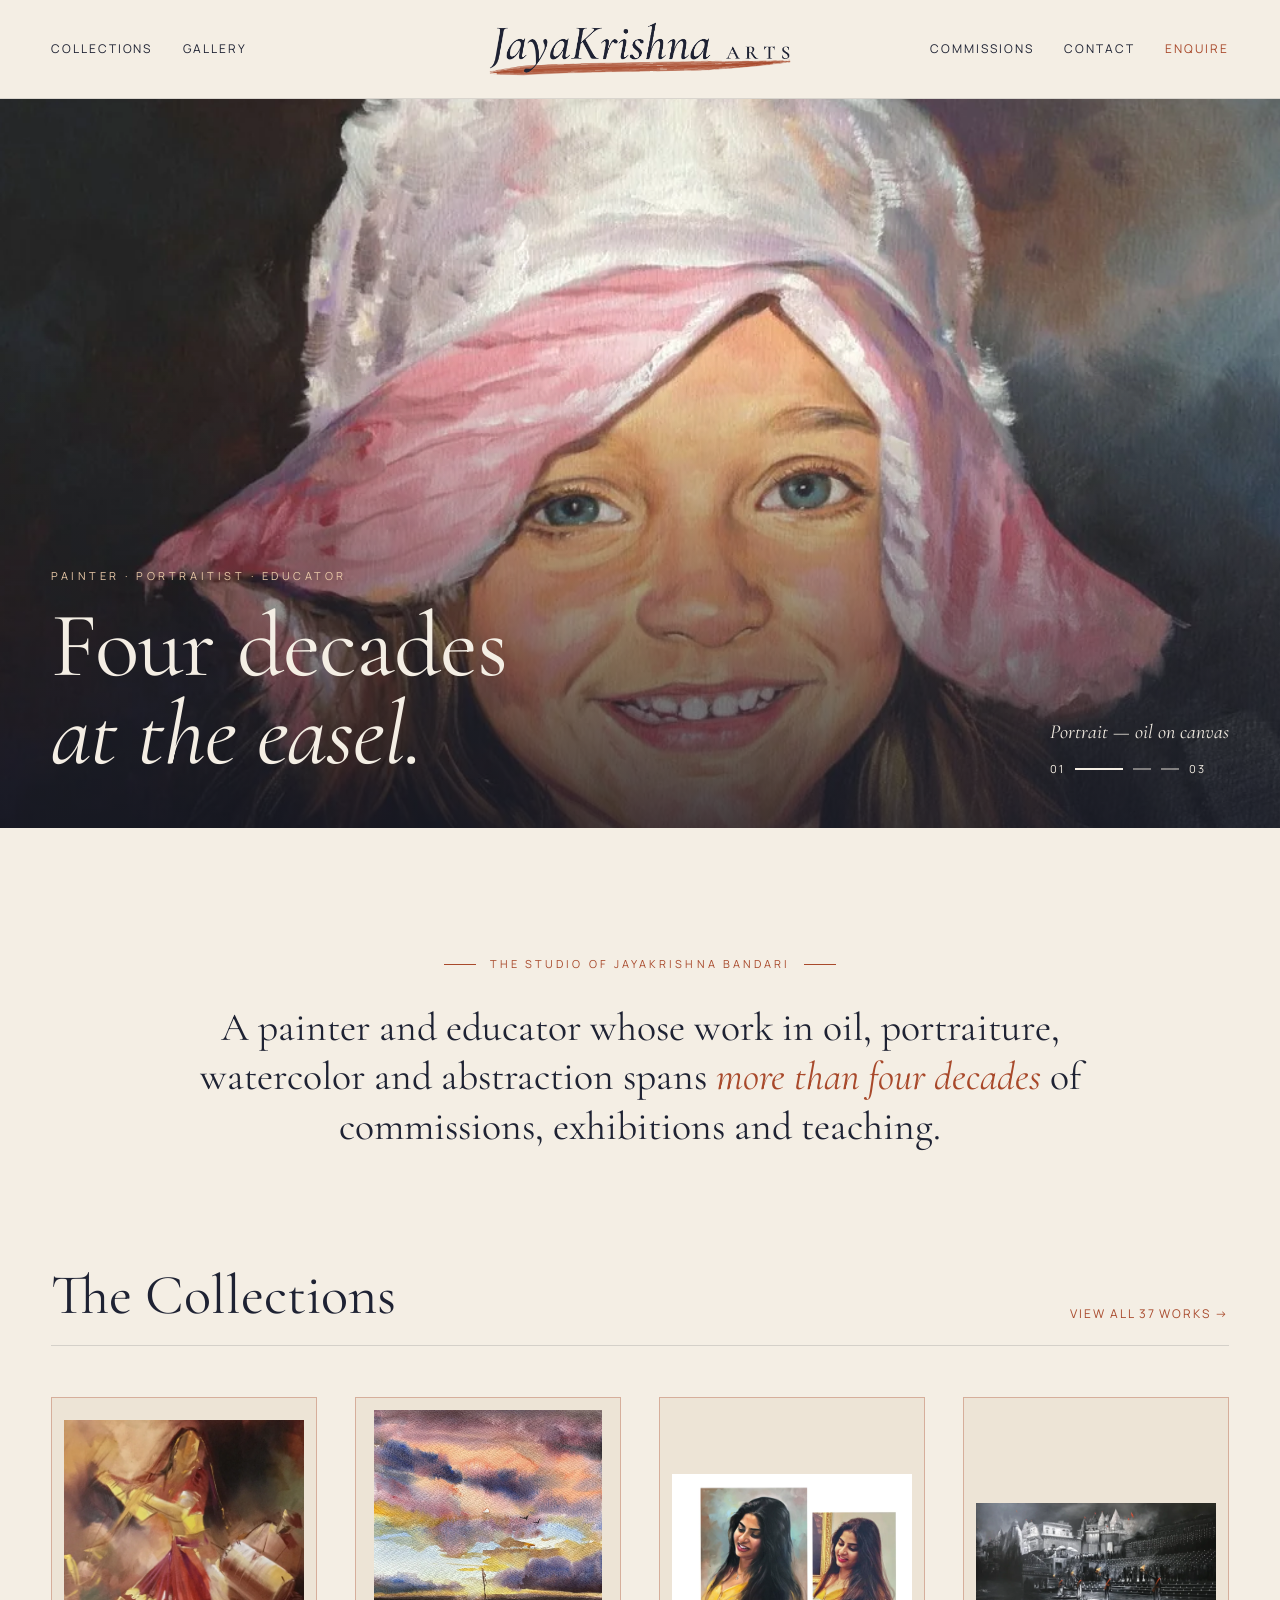
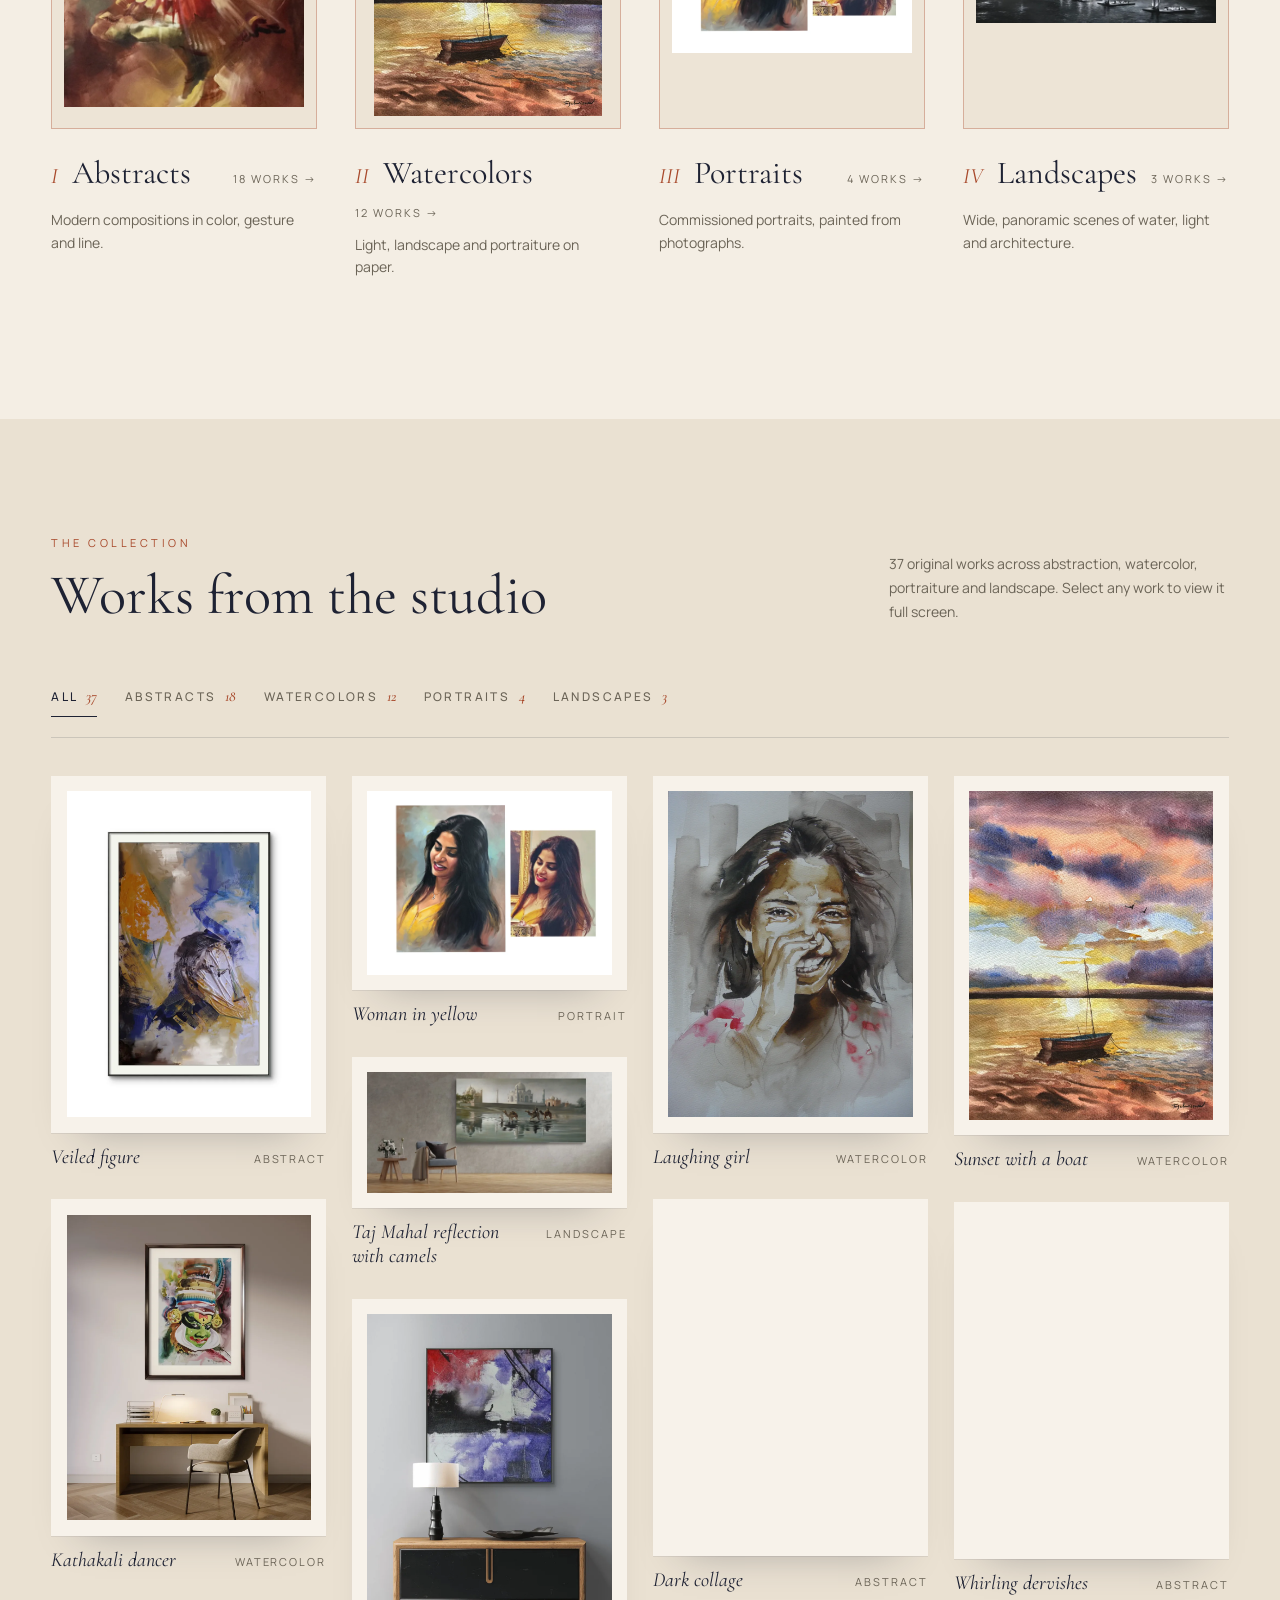
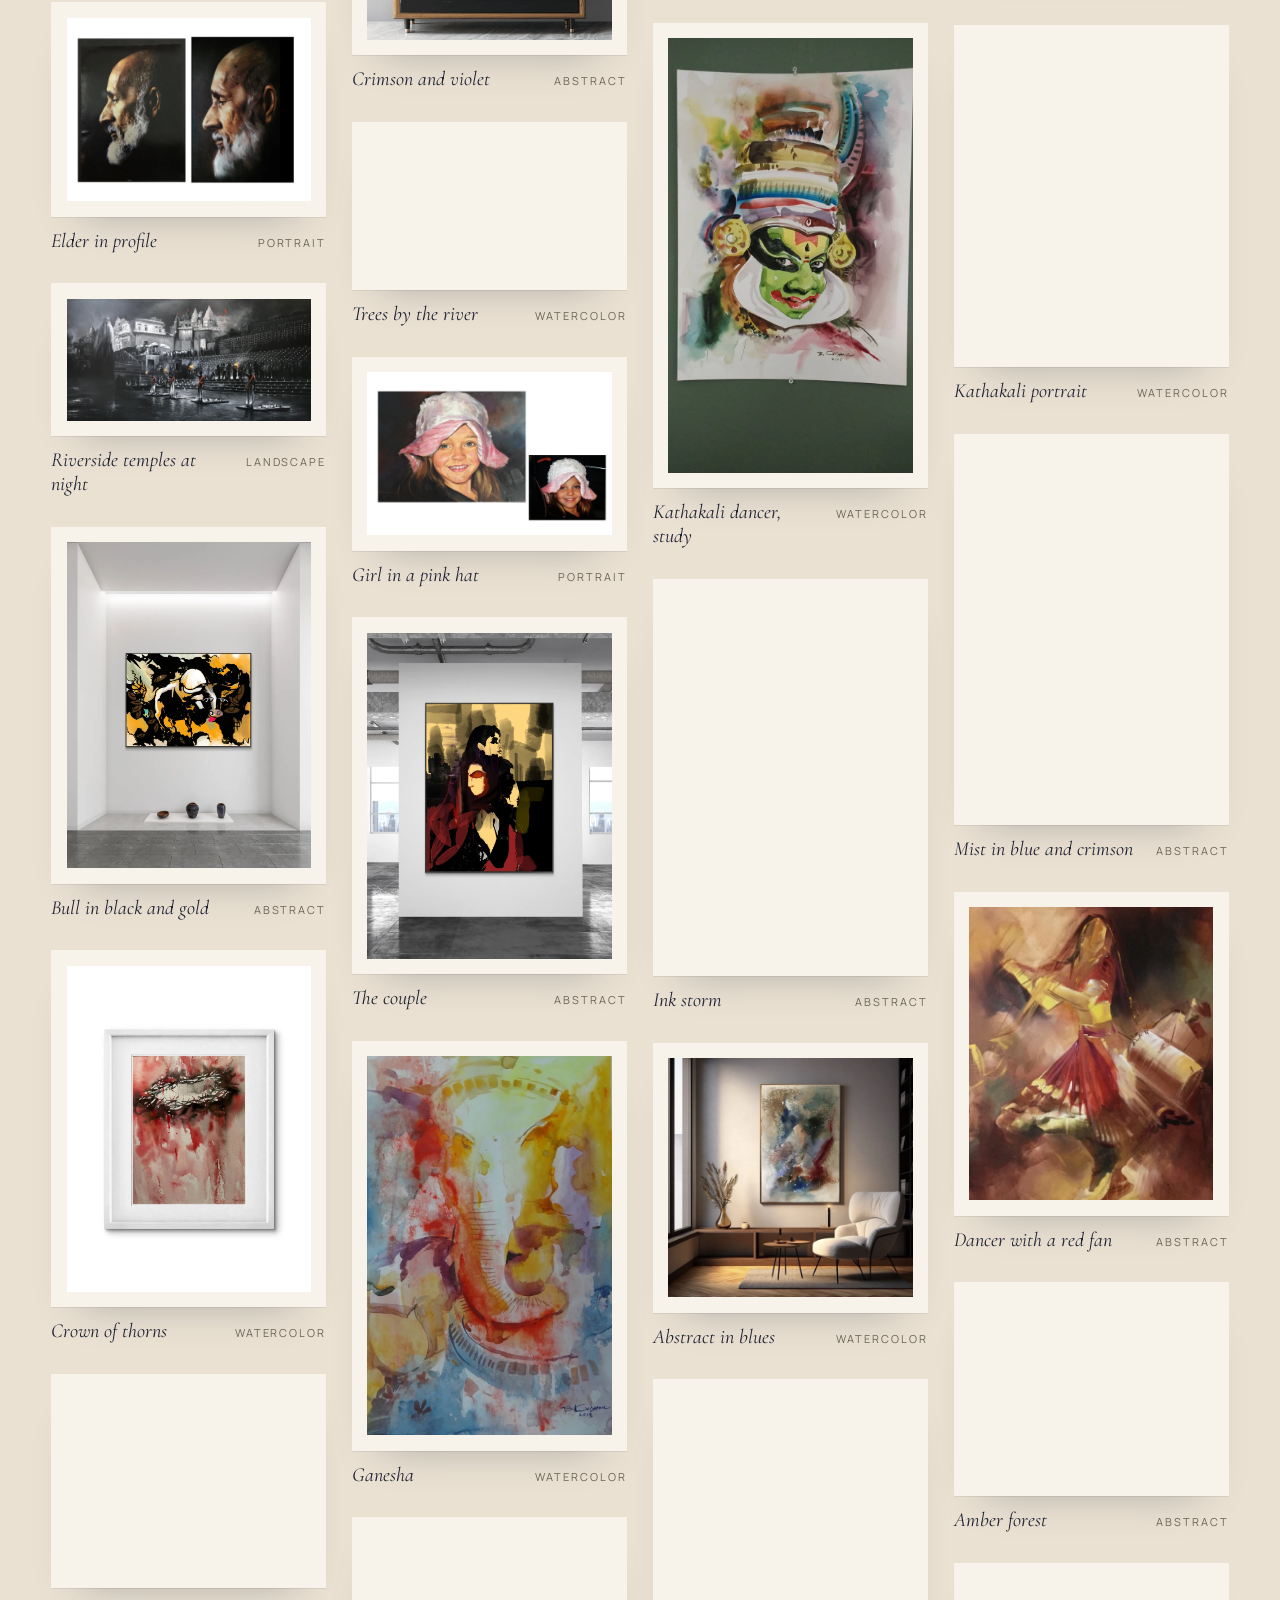
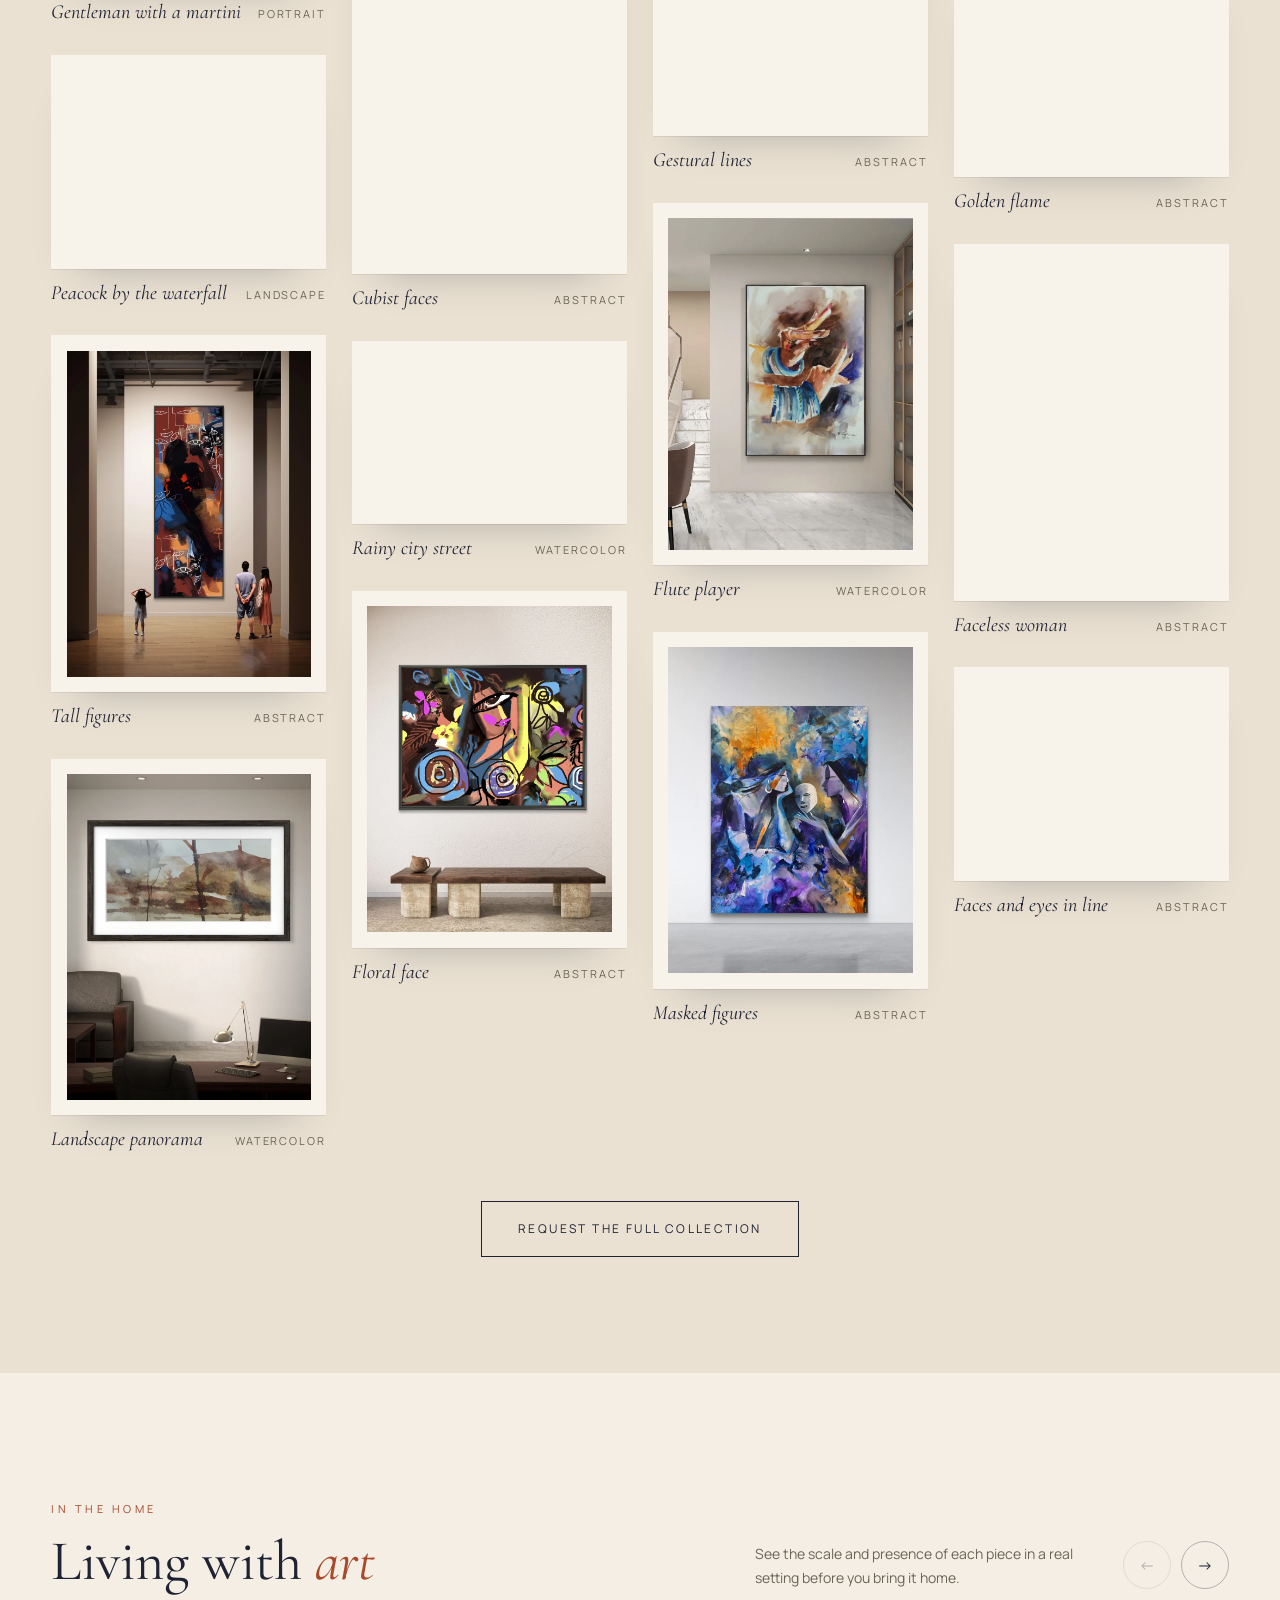
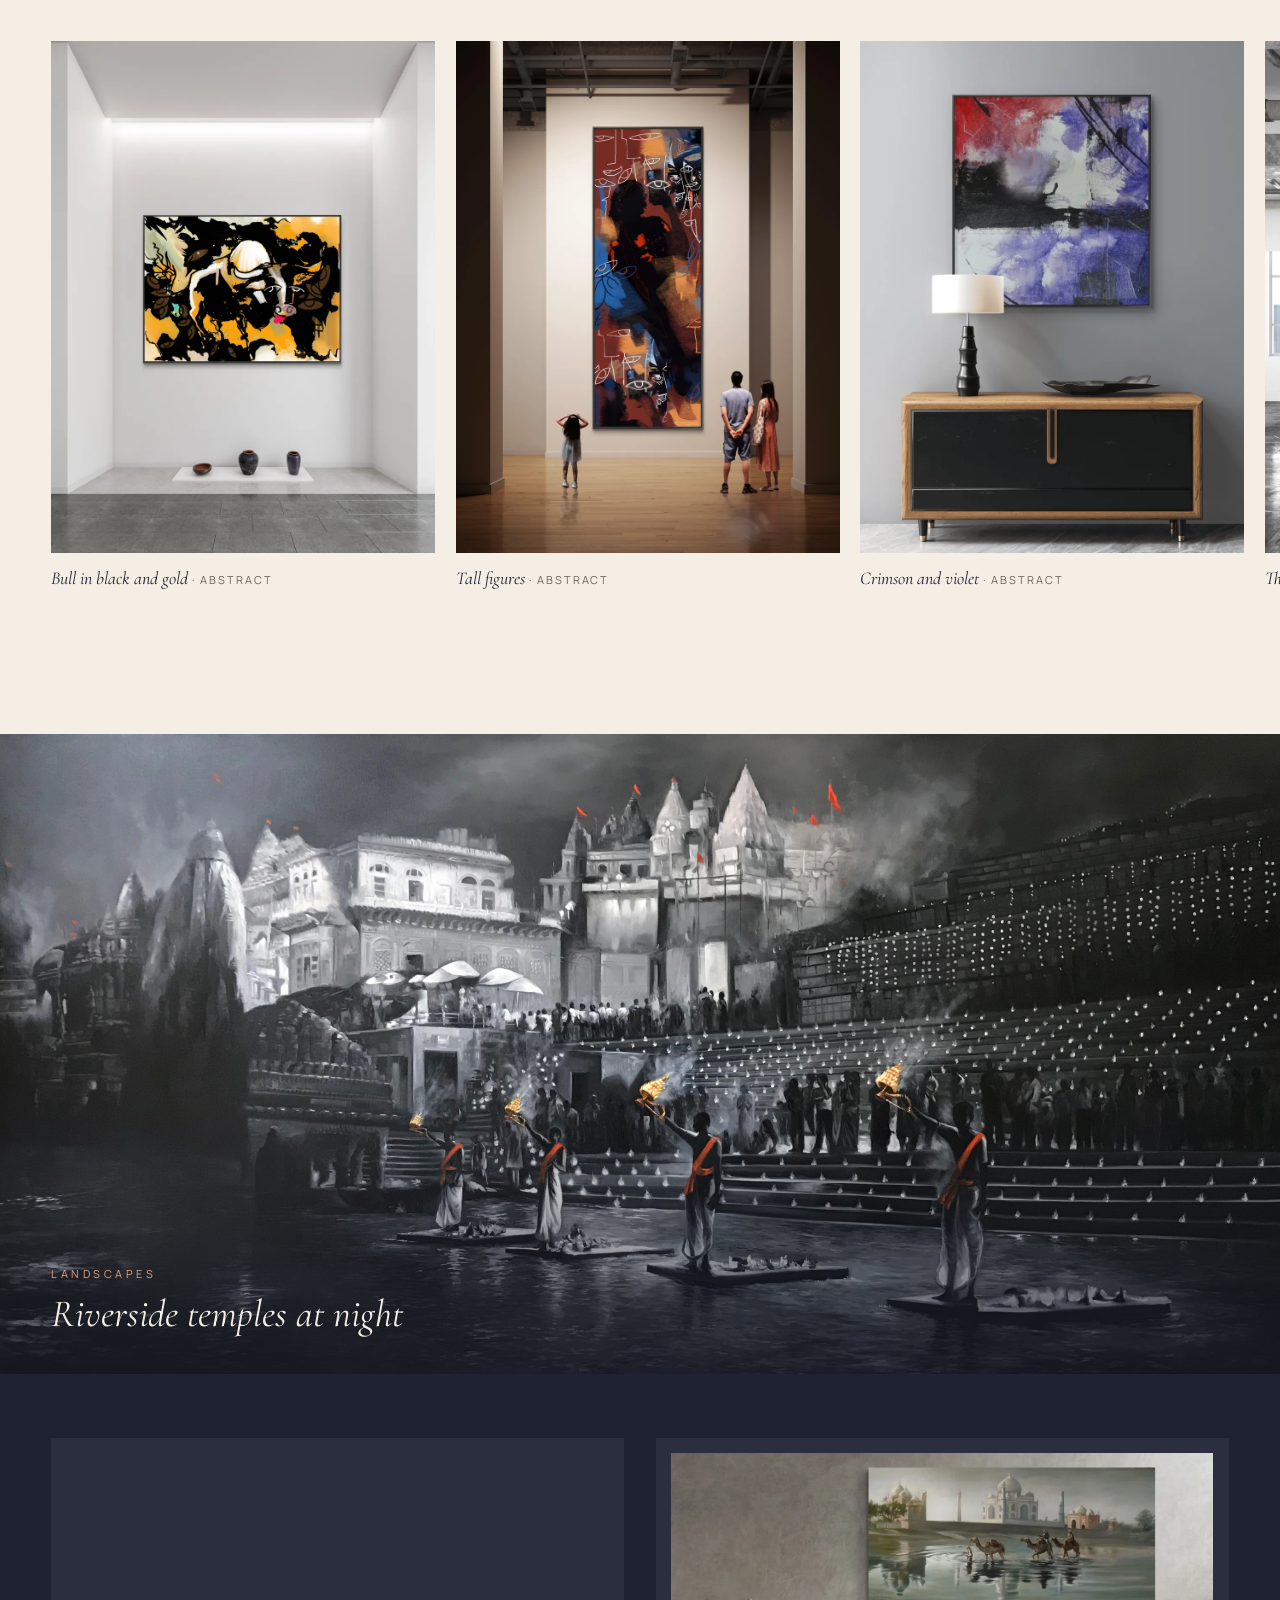
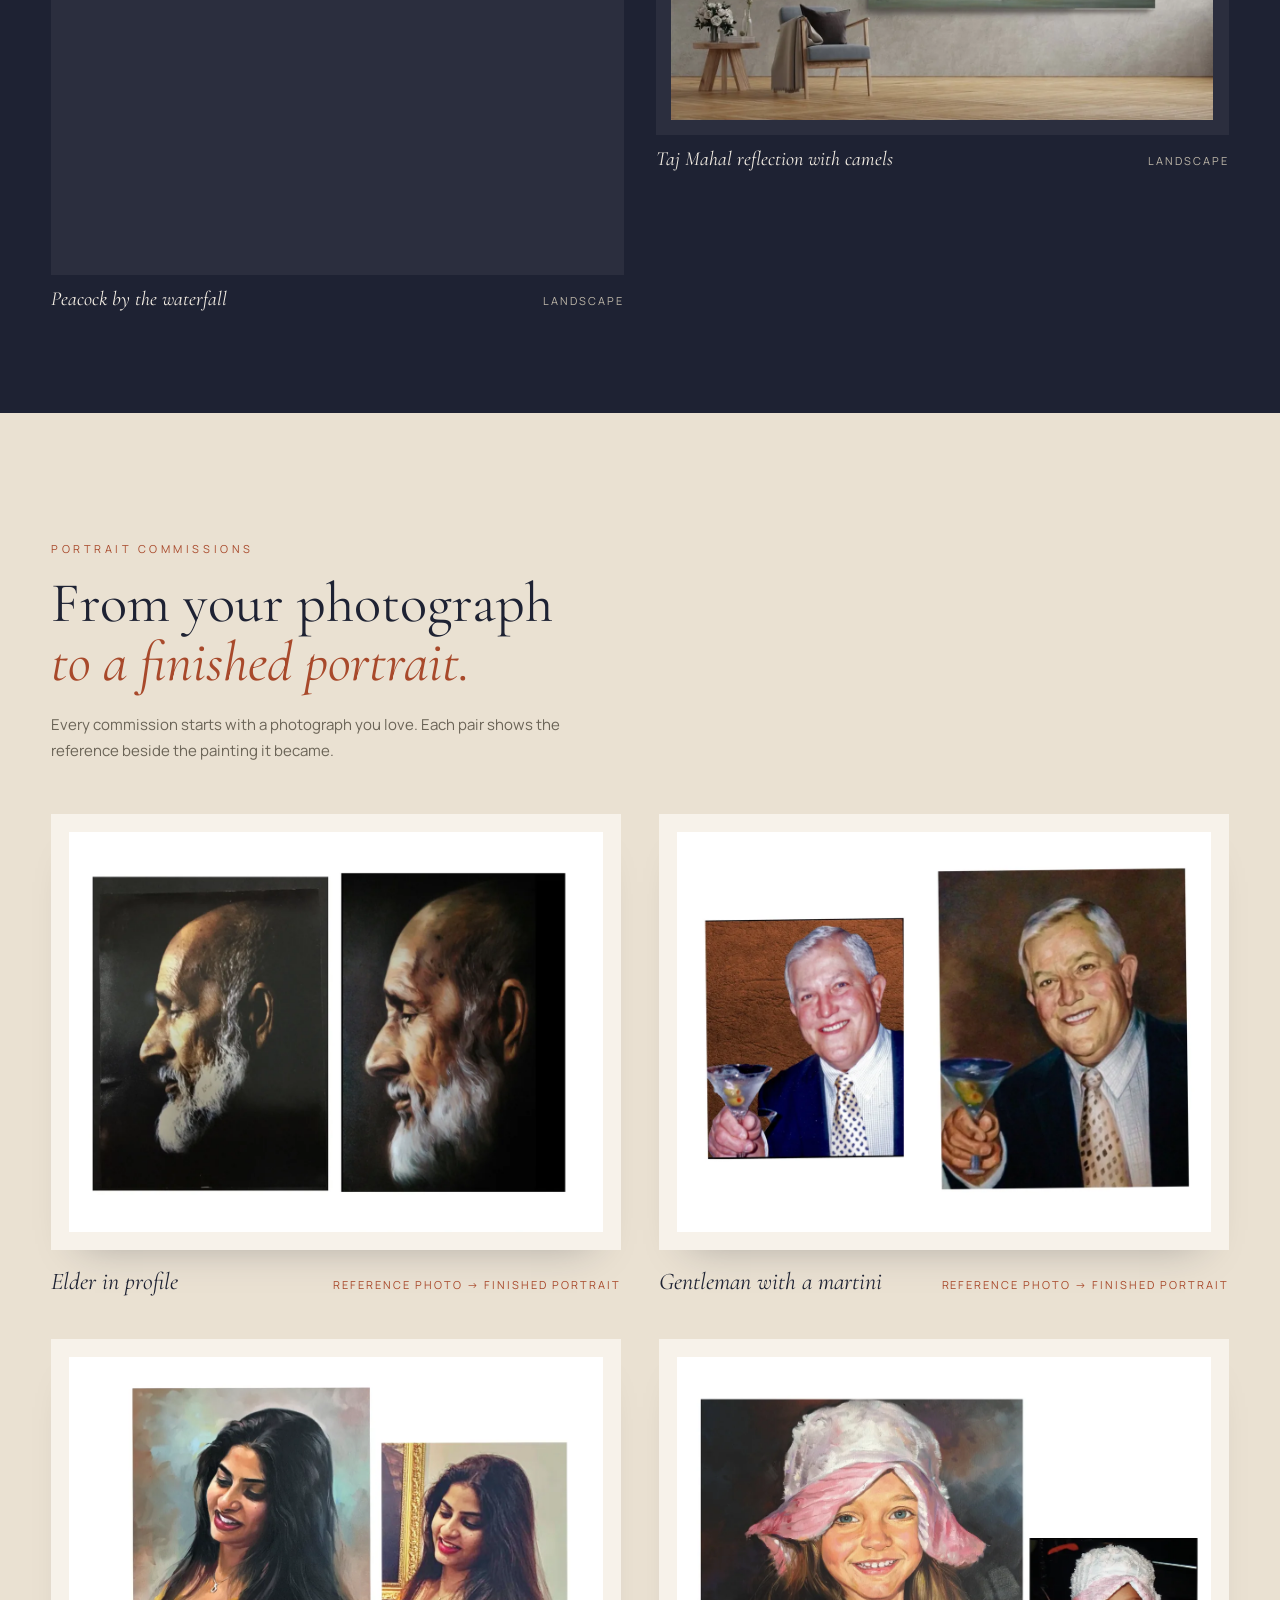
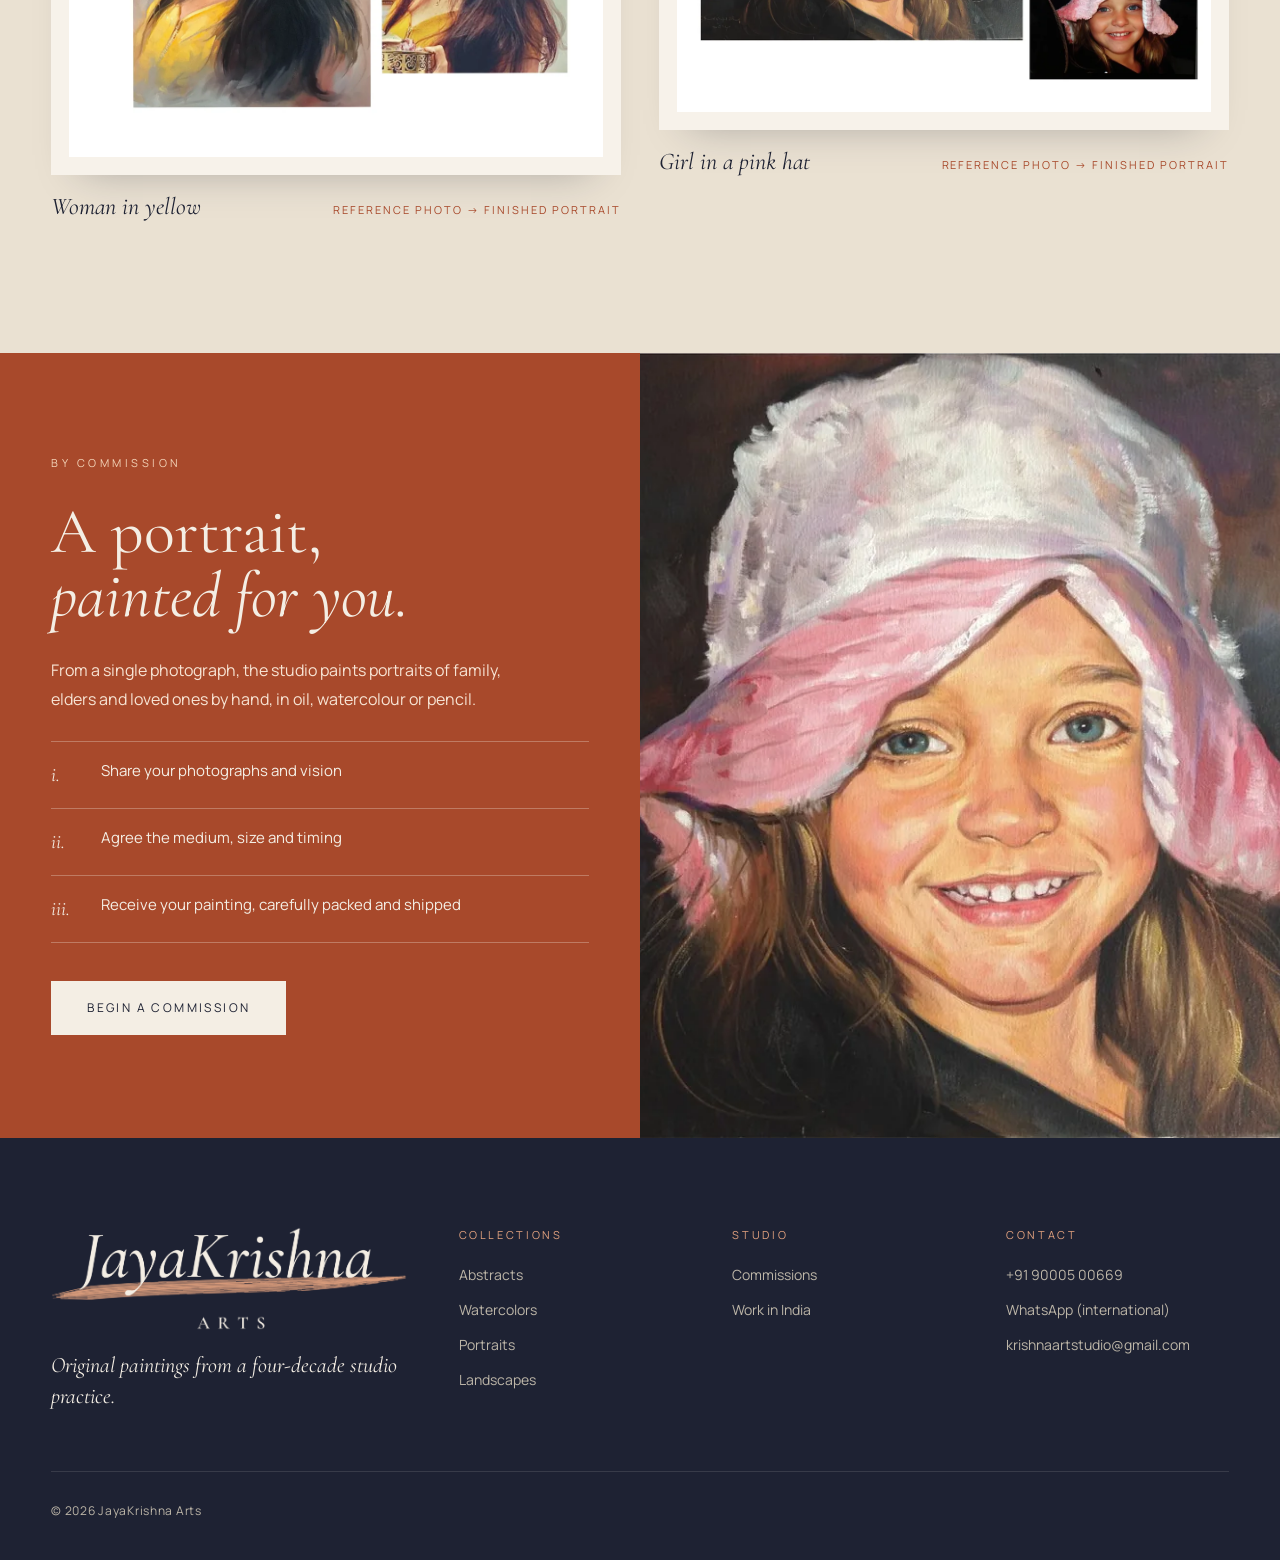
==== commit 4890f65b: "Refactor footer layout in 404.html, index.html, and india.html to remove location text and enhance d" ====
--- a/index.html
+++ b/index.html
@@ -429,7 +429,7 @@
     <div class="ftr__col"><span class="ftr__h">Studio</span><a href="#commissions">Commissions</a><a href="india.html">Work in India</a></div>
     <div class="ftr__col" id="contact"><span class="ftr__h">Contact</span><a href="tel:+919000500669">+91 90005 00669</a><a href="https://wa.me/919000500669">WhatsApp (international)</a><a href="mailto:krishnaartstudio@gmail.com">krishnaartstudio@gmail.com</a></div>
   </div>
-  <div class="ftr__base"><span>© 2026 JayaKrishna Arts</span><span>Andhra Pradesh, India</span></div>
+  <div class="ftr__base"><span>© 2026 JayaKrishna Arts</span></div>
 </footer>
 <!-- /kora:shell:footer -->
 <script src="assets/site.js" defer></script>
--- a/assets/styles.css
+++ b/assets/styles.css
@@ -1,2 +1,2 @@
 /*! tailwindcss v4.2.1 | MIT License | https://tailwindcss.com */
-@layer properties{@supports (((-webkit-hyphens:none)) and (not (margin-trim:inline))) or ((-moz-orient:inline) and (not (color:rgb(from red r g b)))){*,:before,:after,::backdrop{--tw-rotate-x:initial;--tw-rotate-y:initial;--tw-rotate-z:initial;--tw-skew-x:initial;--tw-skew-y:initial;--tw-border-style:solid;--tw-blur:initial;--tw-brightness:initial;--tw-contrast:initial;--tw-grayscale:initial;--tw-hue-rotate:initial;--tw-invert:initial;--tw-opacity:initial;--tw-saturate:initial;--tw-sepia:initial;--tw-drop-shadow:initial;--tw-drop-shadow-color:initial;--tw-drop-shadow-alpha:100%;--tw-drop-shadow-size:initial}}}@layer theme{:root,:host{--font-sans:ui-sans-serif, system-ui, sans-serif, "Apple Color Emoji", "Segoe UI Emoji", "Segoe UI Symbol", "Noto Color Emoji";--font-mono:ui-monospace, SFMono-Regular, Menlo, Monaco, Consolas, "Liberation Mono", "Courier New", monospace;--spacing:.25rem;--default-font-family:var(--font-sans);--default-mono-font-family:var(--font-mono)}}@layer base{*,:after,:before,::backdrop{box-sizing:border-box;border:0 solid;margin:0;padding:0}::file-selector-button{box-sizing:border-box;border:0 solid;margin:0;padding:0}html,:host{-webkit-text-size-adjust:100%;tab-size:4;line-height:1.5;font-family:var(--default-font-family,ui-sans-serif, system-ui, sans-serif, "Apple Color Emoji", "Segoe UI Emoji", "Segoe UI Symbol", "Noto Color Emoji");font-feature-settings:var(--default-font-feature-settings,normal);font-variation-settings:var(--default-font-variation-settings,normal);-webkit-tap-highlight-color:transparent}hr{height:0;color:inherit;border-top-width:1px}abbr:where([title]){-webkit-text-decoration:underline dotted;text-decoration:underline dotted}h1,h2,h3,h4,h5,h6{font-size:inherit;font-weight:inherit}a{color:inherit;-webkit-text-decoration:inherit;-webkit-text-decoration:inherit;-webkit-text-decoration:inherit;text-decoration:inherit}b,strong{font-weight:bolder}code,kbd,samp,pre{font-family:var(--default-mono-font-family,ui-monospace, SFMono-Regular, Menlo, Monaco, Consolas, "Liberation Mono", "Courier New", monospace);font-feature-settings:var(--default-mono-font-feature-settings,normal);font-variation-settings:var(--default-mono-font-variation-settings,normal);font-size:1em}small{font-size:80%}sub,sup{vertical-align:baseline;font-size:75%;line-height:0;position:relative}sub{bottom:-.25em}sup{top:-.5em}table{text-indent:0;border-color:inherit;border-collapse:collapse}:-moz-focusring{outline:auto}progress{vertical-align:baseline}summary{display:list-item}ol,ul,menu{list-style:none}img,svg,video,canvas,audio,iframe,embed,object{vertical-align:middle;display:block}img,video{max-width:100%;height:auto}button,input,select,optgroup,textarea{font:inherit;font-feature-settings:inherit;font-variation-settings:inherit;letter-spacing:inherit;color:inherit;opacity:1;background-color:#0000;border-radius:0}::file-selector-button{font:inherit;font-feature-settings:inherit;font-variation-settings:inherit;letter-spacing:inherit;color:inherit;opacity:1;background-color:#0000;border-radius:0}:where(select:is([multiple],[size])) optgroup{font-weight:bolder}:where(select:is([multiple],[size])) optgroup option{padding-inline-start:20px}::file-selector-button{margin-inline-end:4px}::placeholder{opacity:1}@supports (not ((-webkit-appearance:-apple-pay-button))) or (contain-intrinsic-size:1px){::placeholder{color:currentColor}@supports (color:color-mix(in lab, red, red)){::placeholder{color:color-mix(in oklab, currentcolor 50%, transparent)}}}textarea{resize:vertical}::-webkit-search-decoration{-webkit-appearance:none}::-webkit-date-and-time-value{min-height:1lh;text-align:inherit}::-webkit-datetime-edit{display:inline-flex}::-webkit-datetime-edit-fields-wrapper{padding:0}::-webkit-datetime-edit{padding-block:0}::-webkit-datetime-edit-year-field{padding-block:0}::-webkit-datetime-edit-month-field{padding-block:0}::-webkit-datetime-edit-day-field{padding-block:0}::-webkit-datetime-edit-hour-field{padding-block:0}::-webkit-datetime-edit-minute-field{padding-block:0}::-webkit-datetime-edit-second-field{padding-block:0}::-webkit-datetime-edit-millisecond-field{padding-block:0}::-webkit-datetime-edit-meridiem-field{padding-block:0}::-webkit-calendar-picker-indicator{line-height:1}:-moz-ui-invalid{box-shadow:none}button,input:where([type=button],[type=reset],[type=submit]){appearance:button}::file-selector-button{appearance:button}::-webkit-inner-spin-button{height:auto}::-webkit-outer-spin-button{height:auto}[hidden]:where(:not([hidden=until-found])){display:none!important}:root{--ivory:#f4eee4;--sand:#eae1d2;--sand-2:#ede4d6;--paper:#f7f2ea;--ink:#1e2233;--ink-2:#4a4539;--muted:#6b6457;--stone:#bdb6a8;--clay:#a8492b;--clay-soft:#e2a27f;--peach:#f2d3b8;--peach-2:#f7e4d4;--gold:#e9c9a8;--serif:"Cormorant Garamond", Georgia, serif;--sans:"Manrope", system-ui, sans-serif;--pad:clamp(20px, 4vw, 56px);--ease:cubic-bezier(.2,.7,.2,1)}html{scroll-behavior:smooth}body{background:var(--ivory);color:var(--ink);font-family:var(--sans);margin:0;overflow-x:hidden}a{color:var(--clay);text-decoration:none;transition:color .3s}a:hover{color:var(--ink)}img{max-width:100%;display:block}:focus-visible{outline:2px solid var(--clay);outline-offset:3px}em{font-style:italic}}@layer components{.skip{z-index:100;background:var(--ink);color:var(--ivory);padding:8px 14px;position:absolute;top:8px;left:-999px}.skip:focus{color:var(--ivory);left:8px}.hdr{padding:22px var(--pad);border-bottom:1px solid #1e22331f;justify-content:space-between;align-items:center;gap:24px;display:flex;position:relative}.hdr__nav{letter-spacing:.16em;text-transform:uppercase;flex:1;gap:clamp(18px,2.4vw,34px);font-size:12px;display:none}.hdr__nav--r{justify-content:flex-end}.hdr__nav a{color:var(--ink)}.hdr__nav a:hover,.hdr__nav .hdr__accent{color:var(--clay)}.hdr__nav .hdr__accent:hover{color:var(--ink)}.brand{flex:none;line-height:0;display:block}.brand__logo{width:auto;height:clamp(40px,4.2vw,58px)}.menu-btn{font-family:var(--sans);letter-spacing:.2em;color:var(--ink);cursor:pointer;background:0 0;border:1px solid #1e22334d;min-height:44px;padding:12px 18px;font-size:11px}.mnav{padding:8px var(--pad) 24px;font-family:var(--serif);border-bottom:1px solid #1e22331f;flex-direction:column;font-size:30px;display:none}.mnav.is-open{display:flex}.mnav a{color:var(--ink);border-bottom:1px solid #1e22331a;padding:10px 0}.mnav .mnav__accent{color:var(--clay);border-bottom:0}@media (min-width:1000px){.hdr__nav{display:flex}.menu-btn,.mnav,.mnav.is-open{display:none}}.hero{background:var(--ink);height:clamp(560px,57vw,820px);position:relative;overflow:hidden}.slide{opacity:0;transition:opacity 2.2s;position:absolute;inset:0}.slide.is-active{opacity:1}.slide img{object-fit:cover;width:100%;max-width:none;height:100%;transition:transform 9s linear;transform:scale(1)}.slide.is-active img{transform:scale(1.08)}.hero__shade{background:linear-gradient(#14162200 35%,#141622c7 100%);position:absolute;inset:0}.hero__copy{left:var(--pad);right:var(--pad);color:var(--ivory);flex-wrap:wrap;justify-content:space-between;align-items:flex-end;gap:28px;display:flex;position:absolute;bottom:clamp(28px,4vw,56px)}.hero__text{flex:420px;max-width:760px}.hero__eyebrow{letter-spacing:.32em;text-transform:uppercase;color:var(--gold);margin-bottom:18px;font-size:11px}.hero h1{font-family:var(--serif);letter-spacing:-.01em;margin:0;font-size:clamp(52px,7.2vw,104px);font-weight:400;line-height:.95}.hero__ctrl{flex-direction:column;align-items:flex-start;gap:14px;display:flex}.hero__cap{font-family:var(--serif);font-size:20px;font-style:italic}.hero__bars{letter-spacing:.2em;align-items:center;gap:10px;font-size:11px;display:flex}.hero__bar{background:var(--ivory);opacity:.45;cursor:pointer;border:0;width:18px;height:2px;padding:0;transition:all .6s;position:relative}.hero__bar:after{content:"";position:absolute;inset:-10px 0}.hero__bar.is-active{opacity:1;width:48px}.intro{padding:clamp(80px, 10vw, 150px) var(--pad) clamp(70px, 9vw, 130px);text-align:center;flex-direction:column;align-items:center;gap:30px;display:flex}.rule-label{letter-spacing:.28em;text-transform:uppercase;color:var(--clay);align-items:center;gap:14px;font-size:11px;display:flex}.rule-label span{background:var(--clay);flex:none;width:32px;height:1px}.intro__p{font-family:var(--serif);text-wrap:pretty;max-width:1000px;margin:0;font-size:clamp(26px,3.1vw,44px);line-height:1.25}.intro__p em{color:var(--clay)}.h-sec{font-family:var(--serif);margin:0;font-size:clamp(40px,4.4vw,64px);font-weight:400;line-height:1}.h-sec--cinema{margin:0 0 24px;line-height:1.05}.h-artist{font-family:var(--serif);margin:0;font-size:clamp(44px,5vw,72px);font-weight:400;line-height:1}.label{letter-spacing:.32em;text-transform:uppercase;color:var(--clay);margin-bottom:16px;font-size:11px}.label--light{color:var(--clay-soft);margin-bottom:20px}.label--peach{color:var(--peach);margin-bottom:0}.link-caps{letter-spacing:.16em;text-transform:uppercase;font-size:12px}.cols-sec{padding:0 var(--pad) clamp(90px, 11vw, 160px)}.sec-bar{border-bottom:1px solid #1e223326;flex-wrap:wrap;justify-content:space-between;align-items:flex-end;gap:16px;margin-bottom:clamp(32px,4vw,56px);padding-bottom:22px;display:flex}.cols{grid-template-columns:repeat(auto-fit,minmax(min(100%,300px),1fr));gap:clamp(36px,3vw,44px);display:grid}.col{color:var(--ink);flex-direction:column;gap:20px;min-width:0;display:flex}.col:hover{color:var(--ink)}.col__arch{aspect-ratio:4/5;background:var(--sand-2);border:1px solid #a8492b59;padding:12px;overflow:hidden}.col__inner{width:100%;height:100%;overflow:hidden}.col__inner img{object-fit:contain;width:100%;height:100%;transition:transform 1.6s var(--ease)}.col__meta{flex-wrap:wrap;justify-content:space-between;align-items:baseline;gap:8px;display:flex}.col__title{align-items:baseline;gap:14px;display:flex}.col__num{font-family:var(--serif);color:var(--clay);font-size:22px;font-style:italic}.col__name{font-family:var(--serif);font-size:clamp(28px,2.5vw,36px)}.col__more{letter-spacing:.18em;text-transform:uppercase;color:var(--muted);font-size:11px}.col__desc{color:var(--muted);margin:-8px 0 0;font-size:14px;line-height:1.6}.featured{background:var(--sand);padding:clamp(80px, 9vw, 130px) var(--pad)}.featured__head{flex-wrap:wrap;justify-content:space-between;align-items:flex-end;gap:20px;margin-bottom:clamp(36px,4vw,60px);display:flex}.featured__head p{max-width:340px;color:var(--muted);margin:0;font-size:14px;line-height:1.7}.featured__cta{justify-content:center;margin-top:clamp(50px,6vw,80px);display:flex}.btn-line{border:1px solid var(--ink);color:var(--ink);letter-spacing:.2em;text-transform:uppercase;text-align:center;padding:18px 36px;font-size:12px;transition:all .4s}.btn-line:hover{background:var(--ink);color:var(--ivory)}.cols--four{grid-template-columns:repeat(auto-fit,minmax(min(100%,230px),1fr))}.col__inner img{transition:transform 1.6s var(--ease)}.col:hover .col__inner img{transform:scale(1.04)}.sr-only{clip:rect(0 0 0 0);white-space:nowrap;border:0;width:1px;height:1px;margin:-1px;padding:0;position:absolute;overflow:hidden}.filters{border-bottom:1px solid #1e223326;flex-wrap:wrap;gap:8px 28px;margin:0 0 clamp(28px,3vw,44px);padding-bottom:18px;display:flex}.filter{cursor:pointer;min-height:44px;font:500 12px/1 var(--sans);letter-spacing:.2em;text-transform:uppercase;color:var(--muted);background:0 0;border:0;padding:10px 0;transition:color .3s;position:relative}.filter span{font-family:var(--serif);letter-spacing:0;color:var(--clay);margin-left:4px;font-size:15px;font-style:italic}.filter:after{content:"";background:var(--ink);transform-origin:0;height:1px;transition:transform .4s var(--ease);position:absolute;bottom:2px;left:0;right:0;transform:scaleX(0)}.filter:hover,.filter.is-active{color:var(--ink)}.filter.is-active:after{transform:scaleX(1)}.masonry{columns:4 240px;column-gap:clamp(16px,2vw,28px)}.tile{break-inside:avoid;color:var(--ink);margin:0 0 clamp(20px,2.4vw,36px);display:block}.tile:hover{color:var(--ink)}.tile[hidden]{display:none}.tile__frame{background:var(--paper);padding:clamp(10px,1.2vw,16px);display:block;overflow:hidden;box-shadow:0 1px #1e223314,0 24px 40px -30px #1e223359}.tile__frame img{width:100%;height:auto;transition:transform 1.2s var(--ease);cursor:zoom-in}.tile:hover .tile__frame img,.pano__item:hover .tile__frame img{transform:scale(1.03)}.tile__meta{justify-content:space-between;align-items:baseline;gap:12px;padding-top:12px;display:flex}.tile__t{font-family:var(--serif);font-size:20px;font-style:italic;line-height:1.2}.tile__c{letter-spacing:.18em;text-transform:uppercase;color:var(--muted);flex:none;font-size:11px}.gallery .featured__cta{margin-top:clamp(30px,4vw,50px)}@media (max-width:600px){.masonry{columns:2;column-gap:12px}.tile{margin-bottom:18px}.tile__frame{padding:7px}.tile__meta{flex-direction:column;gap:4px;padding-top:8px}.tile__t{font-size:16px}.tile__c{font-size:10px}.filters{gap:4px 20px}}.living{padding:clamp(80px,10vw,140px) 0}.living__head{padding:0 var(--pad);flex-wrap:wrap;justify-content:space-between;align-items:flex-end;gap:24px;margin-bottom:clamp(32px,4vw,56px);display:flex}.living__head .h-sec em{color:var(--clay)}.living__side{flex-wrap:wrap;align-items:flex-end;gap:28px;display:flex}.living__side p{max-width:340px;color:var(--muted);margin:0;font-size:14px;line-height:1.7}.rail__ctrl{gap:10px;display:flex}.rail__ctrl button{cursor:pointer;width:48px;height:48px;color:var(--ink);background:0 0;border:1px solid #1e22334d;border-radius:50%;font-size:16px;transition:background .3s,color .3s,opacity .3s}.rail__ctrl button:hover:not(:disabled){background:var(--ink);color:var(--ivory)}.rail__ctrl button:disabled{opacity:.3;cursor:default}.rail__track{scroll-snap-type:x mandatory;scroll-padding:0 var(--pad);padding:0 var(--pad) 14px;scrollbar-width:thin;scrollbar-color:#1e223340 transparent;gap:clamp(14px,1.6vw,24px);display:flex;overflow-x:auto}.rail__item{scroll-snap-align:start;color:var(--ink);flex-direction:column;flex:none;gap:12px;display:flex}.rail__item:hover{color:var(--ink)}.rail__item img{cursor:zoom-in;width:auto;max-width:none;height:clamp(300px,40vw,560px);transition:filter .4s}.rail__item:hover img{filter:brightness(1.04)}.rail__cap{font-family:var(--serif);font-size:18px;font-style:italic}.rail__cap em{font-family:var(--sans);letter-spacing:.18em;text-transform:uppercase;color:var(--muted);font-size:11px;font-style:normal}.pano{background:var(--ink);color:var(--ivory);padding-bottom:clamp(60px,8vw,110px)}.pano__main{color:var(--ivory);display:block;position:relative}.pano__main:hover{color:var(--ivory)}.pano__main img{cursor:zoom-in;width:100%;height:auto}.pano__main:after{content:"";pointer-events:none;background:linear-gradient(#14162200 55%,#141622bf);position:absolute;inset:0}.pano__cap{left:var(--pad);z-index:1;flex-direction:column;display:flex;position:absolute;bottom:clamp(20px,3vw,44px)}.pano__cap .label{margin-bottom:10px}.pano__t{font-family:var(--serif);font-size:clamp(26px,3vw,44px);font-style:italic;line-height:1.1}.pano__duo{padding:clamp(40px, 5vw, 70px) var(--pad) 0;grid-template-columns:repeat(auto-fit,minmax(min(100%,340px),1fr));gap:clamp(20px,2.5vw,36px);display:grid}.pano__item{color:var(--ivory);display:block}.pano__item:hover{color:var(--ivory)}.pano__item .tile__frame{box-shadow:none;background:#f4eee40f}.pano__item .tile__frame img{cursor:zoom-in;width:100%;height:auto}.pano__item .tile__c{color:var(--stone)}.ba{padding:clamp(80px, 10vw, 140px) var(--pad);background:var(--sand)}.ba__head{max-width:760px;margin-bottom:clamp(36px,4vw,60px)}.ba__head .h-sec{line-height:1.05}.ba__head .h-sec em{color:var(--clay)}.ba__head p{color:var(--muted);max-width:520px;margin:20px 0 0;font-size:15px;line-height:1.7}.ba__grid{grid-template-columns:repeat(auto-fit,minmax(min(100%,460px),1fr));gap:clamp(28px,3vw,48px);display:grid}.ba__item{color:var(--ink);flex-direction:column;gap:14px;display:flex}.ba__item:hover{color:var(--ink)}.ba__frame{background:var(--paper);padding:clamp(12px,1.4vw,20px);display:block;overflow:hidden;box-shadow:0 24px 40px -30px #1e223359}.ba__frame img{cursor:zoom-in;width:100%;height:auto;transition:transform 1.2s var(--ease)}.ba__item:hover .ba__frame img{transform:scale(1.02)}.ba__meta{flex-wrap:wrap;justify-content:space-between;align-items:baseline;gap:12px;display:flex}.ba__t{font-family:var(--serif);font-size:24px;font-style:italic}.ba__c{letter-spacing:.18em;text-transform:uppercase;color:var(--clay);font-size:11px}.lb-lock,.lb-lock body{overflow:hidden}.lb{z-index:1000;color:#f4eee4;opacity:0;background:#12141e;transition:opacity .25s;display:none;position:fixed;inset:0}.lb.is-open{display:block}.lb.is-visible{opacity:1}.lb:focus{outline:none}.lb__stage{touch-action:none;justify-content:center;align-items:center;display:flex;position:absolute;inset:64px 84px 112px;overflow:hidden}.lb__img{-webkit-user-select:none;user-select:none;-webkit-user-drag:none;cursor:zoom-in;transform-origin:50%;max-width:none;transition:transform .35s var(--ease);box-shadow:0 30px 80px -30px #000000b3}.lb.is-zoomed .lb__img{cursor:grab}.lb.is-dragging .lb__img{transition:none}.lb.is-zoomed.is-dragging .lb__img{cursor:grabbing}.lb__spin{opacity:0;pointer-events:none;border:2px solid #f4eee440;border-top-color:#f4eee4;border-radius:50%;width:34px;height:34px;margin:-17px 0 0 -17px;transition:opacity .3s .3s;animation:.9s linear infinite lbspin;position:absolute;top:50%;left:50%}.lb.is-loading .lb__spin{opacity:1}@keyframes lbspin{to{transform:rotate(360deg)}}.lb__bar{height:64px;padding:0 12px 0 var(--pad);justify-content:space-between;align-items:center;display:flex;position:absolute;top:0;left:0;right:0}.lb__count{letter-spacing:.2em;opacity:.8;font-size:12px}.lb__tools{gap:4px;display:flex}.lb__btn,.lb__nav{color:#f4eee4;cursor:pointer;background:0 0;border:0;border-radius:50%;place-items:center;transition:background .25s;display:grid}.lb__btn{width:44px;height:44px}.lb__nav{background:#f4eee40f;width:52px;height:52px;position:absolute;top:calc(50% - 24px)}.lb__nav--prev{left:16px}.lb__nav--next{right:16px}.lb__btn:hover,.lb__nav:hover{background:#f4eee424}.lb.is-single .lb__nav,.lb.is-single .lb__count{display:none}.lb__cap{min-height:112px;padding:18px var(--pad) max(18px, env(safe-area-inset-bottom));flex-wrap:wrap;justify-content:space-between;align-items:center;gap:10px 24px;display:flex;position:absolute;bottom:0;left:0;right:0}.lb__t{font-family:var(--serif);font-size:clamp(20px,2vw,26px);font-style:italic;line-height:1.2}.lb__m{letter-spacing:.2em;text-transform:uppercase;color:#bdb6a8;margin-top:6px;font-size:11px}.lb__a{color:#f4eee4;font:500 11px/1 var(--sans);letter-spacing:.2em;text-transform:uppercase;border:1px solid #f4eee480;padding:12px 22px;transition:background .3s,color .3s}.lb__a:hover{color:#1e2233;background:#f4eee4}.lb.is-zoomed .lb__cap,.lb.is-zoomed .lb__nav{opacity:0;pointer-events:none}@media (max-width:700px){.lb__stage{inset:56px 0 128px}.lb__bar{height:56px}.lb__nav{width:44px;height:44px;top:auto;bottom:138px}.lb__nav--prev{left:10px}.lb__nav--next{right:10px}.lb__cap{min-height:128px}}@media (prefers-reduced-motion:reduce){.lb,.lb__img{transition:none}.lb__spin{animation:none}}.page-intro{padding:clamp(80px, 10vw, 150px) var(--pad) clamp(60px, 8vw, 110px);text-align:center;flex-direction:column;align-items:center;gap:28px;display:flex}.page-intro__h{font-family:var(--serif);margin:0;font-size:clamp(48px,6.4vw,96px);font-weight:400;line-height:1}.page-intro__h em{color:var(--clay)}.page-intro__p{color:var(--ink-2);max-width:680px;margin:0;font-size:16px;line-height:1.8}.india-works{background:var(--ivory)}.india-cta{flex-wrap:wrap;gap:14px}.cinema{background:var(--ink);color:var(--ivory);padding:clamp(80px, 10vw, 140px) var(--pad)}.cinema__grid{grid-template-columns:repeat(auto-fit,minmax(min(100%,400px),1fr));gap:clamp(40px,7vw,100px);display:grid}.cinema__p{color:var(--stone);max-width:420px;margin:0;font-size:15px;line-height:1.8}.films{flex-direction:column;display:flex}.film{border-bottom:1px solid #f4eee424;justify-content:space-between;align-items:baseline;gap:16px;padding:20px 0;transition:padding .4s;display:flex}.film:hover{padding-left:16px}.film__t{font-family:var(--serif);font-size:clamp(24px,2.4vw,34px);font-style:italic;line-height:1.1}.film__y{letter-spacing:.2em;color:var(--clay-soft);flex:none;font-size:13px}.exh__head{flex-wrap:wrap;justify-content:space-between;align-items:flex-end;gap:12px;margin-top:clamp(70px,8vw,120px);margin-bottom:32px;display:flex}.exh__head h3{font-family:var(--serif);margin:0;font-size:clamp(34px,3vw,44px);font-weight:400}.exh__head span{color:var(--stone);letter-spacing:.06em;font-size:12px}.exh{grid-template-columns:repeat(auto-fit,minmax(min(100%,260px),1fr));gap:20px;display:grid}.exh__img{aspect-ratio:4/3;overflow:hidden}.exh__img img{object-fit:cover;width:100%;height:100%;transition:transform 1.6s}.exh__img:hover img{transform:scale(1.05)}.honours{padding:clamp(80px, 10vw, 150px) var(--pad)}.honours__head{text-align:center;margin-bottom:clamp(40px,5vw,70px)}.honours__head .label{margin-bottom:18px}.honours__head .h-sec{font-size:clamp(38px,4.4vw,64px);line-height:1.05}.honours__grid{grid-template-columns:repeat(auto-fit,minmax(min(100%,280px),1fr));gap:40px;display:grid}.honor{flex-direction:column;gap:20px;min-width:0;display:flex}.honor__img{aspect-ratio:4/3;overflow:hidden}.honor__img img{object-fit:contain;width:100%;height:100%}.honor__text{border-top:1px solid var(--clay);flex-direction:column;gap:6px;padding-top:16px;display:flex}.honor__t{font-family:var(--serif);font-size:26px}.honor__s{color:var(--muted);font-size:13px}.quotes{background:var(--sand);padding:clamp(80px, 10vw, 140px) var(--pad);text-align:center;flex-direction:column;align-items:center;gap:36px;display:flex}.quotes__mark{font-family:var(--serif);color:var(--clay);height:50px;font-size:120px;line-height:.5}.quote{flex-direction:column;align-items:center;gap:36px;margin:0;display:flex}.quote[hidden]{display:none}.quote blockquote{font-family:var(--serif);text-wrap:pretty;max-width:980px;min-height:2.6em;margin:0;font-size:clamp(26px,2.9vw,42px);font-style:italic;line-height:1.3;animation:.6s qfade}.quote figcaption{letter-spacing:.24em;text-transform:uppercase;color:var(--muted);font-size:12px}.quotes__nav{align-items:center;gap:16px;display:flex}.quotes__nav span{letter-spacing:.2em;min-width:60px;font-size:12px}.quotes__nav button{cursor:pointer;width:48px;height:48px;color:var(--ink);background:0 0;border:1px solid #1e22334d;border-radius:50%;font-size:16px;transition:background .3s,color .3s}.quotes__nav button:hover{background:var(--ink);color:var(--ivory)}@keyframes qfade{0%{opacity:0;transform:translateY(8px)}to{opacity:1;transform:none}}.comm{background:var(--clay);color:var(--ivory);grid-template-columns:repeat(auto-fit,minmax(min(100%,460px),1fr));display:grid}.comm__body{padding:clamp(70px, 8vw, 120px) var(--pad);flex-direction:column;gap:28px;display:flex}.comm__body>p{max-width:460px;color:var(--peach-2);margin:0;font-size:16px;line-height:1.8}.steps{border-top:1px solid #f4eee44d;flex-direction:column;display:flex}.step{border-bottom:1px solid #f4eee44d;gap:20px;padding:18px 0;font-size:15px;display:flex}.step span:first-child{font-family:var(--serif);flex:none;width:30px;font-size:20px;font-style:italic}.btn-solid{background:var(--ivory);color:var(--ink);letter-spacing:.2em;text-transform:uppercase;align-self:flex-start;margin-top:10px;padding:18px 36px;font-size:12px;transition:all .4s}.btn-solid:hover{background:var(--ink);color:var(--ivory)}.comm__media{min-height:clamp(420px,52vw,760px);position:relative;overflow:hidden}.comm__media img{object-fit:cover;width:100%;height:100%;position:absolute;inset:0}.ftr{background:var(--ink);color:var(--stone);padding:clamp(60px, 7vw, 100px) var(--pad) 40px}.ftr__grid{border-bottom:1px solid #f4eee41f;grid-template-columns:repeat(auto-fit,minmax(min(100%,220px),1fr));gap:48px;padding-bottom:60px;display:grid}.ftr__brand{flex-direction:column;grid-column:1/-1;gap:20px;max-width:420px;display:flex}.ftr__logo{line-height:0}.ftr__logo img{width:auto;height:clamp(78px,8vw,104px)}.ftr__brand p{font-family:var(--serif);color:var(--ivory);margin:0;font-size:22px;font-style:italic;line-height:1.4}.ftr__col{flex-direction:column;gap:14px;scroll-margin-top:24px;font-size:14px;display:flex}.ftr__col a{color:var(--stone)}.ftr__col a:hover{color:var(--ivory)}.ftr__h{letter-spacing:.24em;text-transform:uppercase;color:var(--clay-soft);margin-bottom:6px;font-size:11px}.ftr__base{letter-spacing:.06em;flex-wrap:wrap;justify-content:space-between;gap:10px;padding-top:30px;font-size:12px;display:flex}.nf{min-height:60vh;padding:clamp(80px, 10vw, 150px) var(--pad);text-align:center;flex-direction:column;justify-content:center;align-items:center;gap:30px;display:flex}.nf__h{font-family:var(--serif);margin:0;font-size:clamp(48px,6.4vw,96px);font-weight:400;line-height:1}.nf__h em{color:var(--clay)}.nf__p{max-width:520px;color:var(--muted);margin:0;line-height:1.7}.js [data-r]{opacity:0;transition:opacity 1.4s var(--ease), transform 1.4s var(--ease);transform:translateY(48px)}.js [data-r].is-in{opacity:1;transform:none}@media (prefers-reduced-motion:reduce){html{scroll-behavior:auto}.slide,.slide img,.js [data-r],.hero__bar,.film,.tile__frame img,.ba__frame img,.col__inner img{transition:none}.slide.is-active img{transform:none}.js [data-r]{opacity:1;transform:none}.quote blockquote{animation:none}}}@layer utilities{.sr-only{clip-path:inset(50%);white-space:nowrap;border-width:0;width:1px;height:1px;margin:-1px;padding:0;position:absolute;overflow:hidden}.static{position:static}.start{inset-inline-start:var(--spacing)}.end{inset-inline-end:var(--spacing)}.grid{display:grid}.hidden{display:none}.transform{transform:var(--tw-rotate-x,) var(--tw-rotate-y,) var(--tw-rotate-z,) var(--tw-skew-x,) var(--tw-skew-y,)}.resize{resize:both}.border{border-style:var(--tw-border-style);border-width:1px}.italic{font-style:italic}.filter{filter:var(--tw-blur,) var(--tw-brightness,) var(--tw-contrast,) var(--tw-grayscale,) var(--tw-hue-rotate,) var(--tw-invert,) var(--tw-saturate,) var(--tw-sepia,) var(--tw-drop-shadow,)}}@property --tw-rotate-x{syntax:"*";inherits:false}@property --tw-rotate-y{syntax:"*";inherits:false}@property --tw-rotate-z{syntax:"*";inherits:false}@property --tw-skew-x{syntax:"*";inherits:false}@property --tw-skew-y{syntax:"*";inherits:false}@property --tw-border-style{syntax:"*";inherits:false;initial-value:solid}@property --tw-blur{syntax:"*";inherits:false}@property --tw-brightness{syntax:"*";inherits:false}@property --tw-contrast{syntax:"*";inherits:false}@property --tw-grayscale{syntax:"*";inherits:false}@property --tw-hue-rotate{syntax:"*";inherits:false}@property --tw-invert{syntax:"*";inherits:false}@property --tw-opacity{syntax:"*";inherits:false}@property --tw-saturate{syntax:"*";inherits:false}@property --tw-sepia{syntax:"*";inherits:false}@property --tw-drop-shadow{syntax:"*";inherits:false}@property --tw-drop-shadow-color{syntax:"*";inherits:false}@property --tw-drop-shadow-alpha{syntax:"<percentage>";inherits:false;initial-value:100%}@property --tw-drop-shadow-size{syntax:"*";inherits:false}+@layer properties{@supports (((-webkit-hyphens:none)) and (not (margin-trim:inline))) or ((-moz-orient:inline) and (not (color:rgb(from red r g b)))){*,:before,:after,::backdrop{--tw-rotate-x:initial;--tw-rotate-y:initial;--tw-rotate-z:initial;--tw-skew-x:initial;--tw-skew-y:initial;--tw-border-style:solid;--tw-blur:initial;--tw-brightness:initial;--tw-contrast:initial;--tw-grayscale:initial;--tw-hue-rotate:initial;--tw-invert:initial;--tw-opacity:initial;--tw-saturate:initial;--tw-sepia:initial;--tw-drop-shadow:initial;--tw-drop-shadow-color:initial;--tw-drop-shadow-alpha:100%;--tw-drop-shadow-size:initial}}}@layer theme{:root,:host{--font-sans:ui-sans-serif, system-ui, sans-serif, "Apple Color Emoji", "Segoe UI Emoji", "Segoe UI Symbol", "Noto Color Emoji";--font-mono:ui-monospace, SFMono-Regular, Menlo, Monaco, Consolas, "Liberation Mono", "Courier New", monospace;--spacing:.25rem;--default-font-family:var(--font-sans);--default-mono-font-family:var(--font-mono)}}@layer base{*,:after,:before,::backdrop{box-sizing:border-box;border:0 solid;margin:0;padding:0}::file-selector-button{box-sizing:border-box;border:0 solid;margin:0;padding:0}html,:host{-webkit-text-size-adjust:100%;tab-size:4;line-height:1.5;font-family:var(--default-font-family,ui-sans-serif, system-ui, sans-serif, "Apple Color Emoji", "Segoe UI Emoji", "Segoe UI Symbol", "Noto Color Emoji");font-feature-settings:var(--default-font-feature-settings,normal);font-variation-settings:var(--default-font-variation-settings,normal);-webkit-tap-highlight-color:transparent}hr{height:0;color:inherit;border-top-width:1px}abbr:where([title]){-webkit-text-decoration:underline dotted;text-decoration:underline dotted}h1,h2,h3,h4,h5,h6{font-size:inherit;font-weight:inherit}a{color:inherit;-webkit-text-decoration:inherit;-webkit-text-decoration:inherit;-webkit-text-decoration:inherit;text-decoration:inherit}b,strong{font-weight:bolder}code,kbd,samp,pre{font-family:var(--default-mono-font-family,ui-monospace, SFMono-Regular, Menlo, Monaco, Consolas, "Liberation Mono", "Courier New", monospace);font-feature-settings:var(--default-mono-font-feature-settings,normal);font-variation-settings:var(--default-mono-font-variation-settings,normal);font-size:1em}small{font-size:80%}sub,sup{vertical-align:baseline;font-size:75%;line-height:0;position:relative}sub{bottom:-.25em}sup{top:-.5em}table{text-indent:0;border-color:inherit;border-collapse:collapse}:-moz-focusring{outline:auto}progress{vertical-align:baseline}summary{display:list-item}ol,ul,menu{list-style:none}img,svg,video,canvas,audio,iframe,embed,object{vertical-align:middle;display:block}img,video{max-width:100%;height:auto}button,input,select,optgroup,textarea{font:inherit;font-feature-settings:inherit;font-variation-settings:inherit;letter-spacing:inherit;color:inherit;opacity:1;background-color:#0000;border-radius:0}::file-selector-button{font:inherit;font-feature-settings:inherit;font-variation-settings:inherit;letter-spacing:inherit;color:inherit;opacity:1;background-color:#0000;border-radius:0}:where(select:is([multiple],[size])) optgroup{font-weight:bolder}:where(select:is([multiple],[size])) optgroup option{padding-inline-start:20px}::file-selector-button{margin-inline-end:4px}::placeholder{opacity:1}@supports (not ((-webkit-appearance:-apple-pay-button))) or (contain-intrinsic-size:1px){::placeholder{color:currentColor}@supports (color:color-mix(in lab, red, red)){::placeholder{color:color-mix(in oklab, currentcolor 50%, transparent)}}}textarea{resize:vertical}::-webkit-search-decoration{-webkit-appearance:none}::-webkit-date-and-time-value{min-height:1lh;text-align:inherit}::-webkit-datetime-edit{display:inline-flex}::-webkit-datetime-edit-fields-wrapper{padding:0}::-webkit-datetime-edit{padding-block:0}::-webkit-datetime-edit-year-field{padding-block:0}::-webkit-datetime-edit-month-field{padding-block:0}::-webkit-datetime-edit-day-field{padding-block:0}::-webkit-datetime-edit-hour-field{padding-block:0}::-webkit-datetime-edit-minute-field{padding-block:0}::-webkit-datetime-edit-second-field{padding-block:0}::-webkit-datetime-edit-millisecond-field{padding-block:0}::-webkit-datetime-edit-meridiem-field{padding-block:0}::-webkit-calendar-picker-indicator{line-height:1}:-moz-ui-invalid{box-shadow:none}button,input:where([type=button],[type=reset],[type=submit]){appearance:button}::file-selector-button{appearance:button}::-webkit-inner-spin-button{height:auto}::-webkit-outer-spin-button{height:auto}[hidden]:where(:not([hidden=until-found])){display:none!important}:root{--ivory:#f4eee4;--sand:#eae1d2;--sand-2:#ede4d6;--paper:#f7f2ea;--ink:#1e2233;--ink-2:#4a4539;--muted:#6b6457;--stone:#bdb6a8;--clay:#a8492b;--clay-soft:#e2a27f;--peach:#f2d3b8;--peach-2:#f7e4d4;--gold:#e9c9a8;--serif:"Cormorant Garamond", Georgia, serif;--sans:"Manrope", system-ui, sans-serif;--pad:clamp(20px, 4vw, 56px);--ease:cubic-bezier(.2,.7,.2,1)}html{scroll-behavior:smooth}body{background:var(--ivory);color:var(--ink);font-family:var(--sans);margin:0;overflow-x:hidden}a{color:var(--clay);text-decoration:none;transition:color .3s}a:hover{color:var(--ink)}img{max-width:100%;display:block}:focus-visible{outline:2px solid var(--clay);outline-offset:3px}em{font-style:italic}}@layer components{.skip{z-index:100;background:var(--ink);color:var(--ivory);padding:8px 14px;position:absolute;top:8px;left:-999px}.skip:focus{color:var(--ivory);left:8px}.hdr{padding:22px var(--pad);border-bottom:1px solid #1e22331f;justify-content:space-between;align-items:center;gap:24px;display:flex;position:relative}.hdr__nav{letter-spacing:.16em;text-transform:uppercase;flex:1;gap:clamp(18px,2.4vw,34px);font-size:12px;display:none}.hdr__nav--r{justify-content:flex-end}.hdr__nav a{color:var(--ink)}.hdr__nav a:hover,.hdr__nav .hdr__accent{color:var(--clay)}.hdr__nav .hdr__accent:hover{color:var(--ink)}.brand{flex:none;line-height:0;display:block}.brand__logo{width:auto;height:clamp(40px,4.2vw,58px)}.menu-btn{font-family:var(--sans);letter-spacing:.2em;color:var(--ink);cursor:pointer;background:0 0;border:1px solid #1e22334d;min-height:44px;padding:12px 18px;font-size:11px}.mnav{padding:8px var(--pad) 24px;font-family:var(--serif);border-bottom:1px solid #1e22331f;flex-direction:column;font-size:30px;display:none}.mnav.is-open{display:flex}.mnav a{color:var(--ink);border-bottom:1px solid #1e22331a;padding:10px 0}.mnav .mnav__accent{color:var(--clay);border-bottom:0}@media (min-width:1000px){.hdr__nav{display:flex}.menu-btn,.mnav,.mnav.is-open{display:none}}.hero{background:var(--ink);height:clamp(560px,57vw,820px);position:relative;overflow:hidden}.slide{opacity:0;transition:opacity 2.2s;position:absolute;inset:0}.slide.is-active{opacity:1}.slide img{object-fit:cover;width:100%;max-width:none;height:100%;transition:transform 9s linear;transform:scale(1)}.slide.is-active img{transform:scale(1.08)}.hero__shade{background:linear-gradient(#14162200 35%,#141622c7 100%);position:absolute;inset:0}.hero__copy{left:var(--pad);right:var(--pad);color:var(--ivory);flex-wrap:wrap;justify-content:space-between;align-items:flex-end;gap:28px;display:flex;position:absolute;bottom:clamp(28px,4vw,56px)}.hero__text{flex:420px;max-width:760px}.hero__eyebrow{letter-spacing:.32em;text-transform:uppercase;color:var(--gold);margin-bottom:18px;font-size:11px}.hero h1{font-family:var(--serif);letter-spacing:-.01em;margin:0;font-size:clamp(52px,7.2vw,104px);font-weight:400;line-height:.95}.hero__ctrl{flex-direction:column;align-items:flex-start;gap:14px;display:flex}.hero__cap{font-family:var(--serif);font-size:20px;font-style:italic}.hero__bars{letter-spacing:.2em;align-items:center;gap:10px;font-size:11px;display:flex}.hero__bar{background:var(--ivory);opacity:.45;cursor:pointer;border:0;width:18px;height:2px;padding:0;transition:all .6s;position:relative}.hero__bar:after{content:"";position:absolute;inset:-10px 0}.hero__bar.is-active{opacity:1;width:48px}.intro{padding:clamp(80px, 10vw, 150px) var(--pad) clamp(70px, 9vw, 130px);text-align:center;flex-direction:column;align-items:center;gap:30px;display:flex}.rule-label{letter-spacing:.28em;text-transform:uppercase;color:var(--clay);align-items:center;gap:14px;font-size:11px;display:flex}.rule-label span{background:var(--clay);flex:none;width:32px;height:1px}.intro__p{font-family:var(--serif);text-wrap:pretty;max-width:1000px;margin:0;font-size:clamp(26px,3.1vw,44px);line-height:1.25}.intro__p em{color:var(--clay)}.h-sec{font-family:var(--serif);margin:0;font-size:clamp(40px,4.4vw,64px);font-weight:400;line-height:1}.h-sec--cinema{margin:0 0 24px;line-height:1.05}.h-artist{font-family:var(--serif);margin:0;font-size:clamp(44px,5vw,72px);font-weight:400;line-height:1}.label{letter-spacing:.32em;text-transform:uppercase;color:var(--clay);margin-bottom:16px;font-size:11px}.label--light{color:var(--clay-soft);margin-bottom:20px}.label--peach{color:var(--peach);margin-bottom:0}.link-caps{letter-spacing:.16em;text-transform:uppercase;font-size:12px}.cols-sec{padding:0 var(--pad) clamp(90px, 11vw, 160px)}.sec-bar{border-bottom:1px solid #1e223326;flex-wrap:wrap;justify-content:space-between;align-items:flex-end;gap:16px;margin-bottom:clamp(32px,4vw,56px);padding-bottom:22px;display:flex}.cols{grid-template-columns:repeat(auto-fit,minmax(min(100%,300px),1fr));gap:clamp(36px,3vw,44px);display:grid}.col{color:var(--ink);flex-direction:column;gap:20px;min-width:0;display:flex}.col:hover{color:var(--ink)}.col__arch{aspect-ratio:4/5;background:var(--sand-2);border:1px solid #a8492b59;padding:12px;overflow:hidden}.col__inner{width:100%;height:100%;overflow:hidden}.col__inner img{object-fit:contain;width:100%;height:100%;transition:transform 1.6s var(--ease)}.col__meta{flex-wrap:wrap;justify-content:space-between;align-items:baseline;gap:8px;display:flex}.col__title{align-items:baseline;gap:14px;display:flex}.col__num{font-family:var(--serif);color:var(--clay);font-size:22px;font-style:italic}.col__name{font-family:var(--serif);font-size:clamp(28px,2.5vw,36px)}.col__more{letter-spacing:.18em;text-transform:uppercase;color:var(--muted);font-size:11px}.col__desc{color:var(--muted);margin:-8px 0 0;font-size:14px;line-height:1.6}.featured{background:var(--sand);padding:clamp(80px, 9vw, 130px) var(--pad)}.featured__head{flex-wrap:wrap;justify-content:space-between;align-items:flex-end;gap:20px;margin-bottom:clamp(36px,4vw,60px);display:flex}.featured__head p{max-width:340px;color:var(--muted);margin:0;font-size:14px;line-height:1.7}.featured__cta{justify-content:center;margin-top:clamp(50px,6vw,80px);display:flex}.btn-line{border:1px solid var(--ink);color:var(--ink);letter-spacing:.2em;text-transform:uppercase;text-align:center;padding:18px 36px;font-size:12px;transition:all .4s}.btn-line:hover{background:var(--ink);color:var(--ivory)}.cols--four{grid-template-columns:repeat(auto-fit,minmax(min(100%,230px),1fr))}.col__inner img{transition:transform 1.6s var(--ease)}.col:hover .col__inner img{transform:scale(1.04)}.sr-only{clip:rect(0 0 0 0);white-space:nowrap;border:0;width:1px;height:1px;margin:-1px;padding:0;position:absolute;overflow:hidden}.filters{border-bottom:1px solid #1e223326;flex-wrap:wrap;gap:8px 28px;margin:0 0 clamp(28px,3vw,44px);padding-bottom:18px;display:flex}.filter{cursor:pointer;min-height:44px;font:500 12px/1 var(--sans);letter-spacing:.2em;text-transform:uppercase;color:var(--muted);background:0 0;border:0;padding:10px 0;transition:color .3s;position:relative}.filter span{font-family:var(--serif);letter-spacing:0;color:var(--clay);margin-left:4px;font-size:15px;font-style:italic}.filter:after{content:"";background:var(--ink);transform-origin:0;height:1px;transition:transform .4s var(--ease);position:absolute;bottom:2px;left:0;right:0;transform:scaleX(0)}.filter:hover,.filter.is-active{color:var(--ink)}.filter.is-active:after{transform:scaleX(1)}.masonry{columns:4 240px;column-gap:clamp(16px,2vw,28px)}.tile{break-inside:avoid;color:var(--ink);margin:0 0 clamp(20px,2.4vw,36px);display:block}.tile:hover{color:var(--ink)}.tile[hidden]{display:none}.tile__frame{background:var(--paper);padding:clamp(10px,1.2vw,16px);display:block;overflow:hidden;box-shadow:0 1px #1e223314,0 24px 40px -30px #1e223359}.tile__frame img{width:100%;height:auto;transition:transform 1.2s var(--ease);cursor:zoom-in}.tile:hover .tile__frame img,.pano__item:hover .tile__frame img{transform:scale(1.03)}.tile__meta{justify-content:space-between;align-items:baseline;gap:12px;padding-top:12px;display:flex}.tile__t{font-family:var(--serif);font-size:20px;font-style:italic;line-height:1.2}.tile__c{letter-spacing:.18em;text-transform:uppercase;color:var(--muted);flex:none;font-size:11px}.gallery .featured__cta{margin-top:clamp(30px,4vw,50px)}@media (max-width:600px){.masonry{columns:2;column-gap:12px}.tile{margin-bottom:18px}.tile__frame{padding:7px}.tile__meta{flex-direction:column;gap:4px;padding-top:8px}.tile__t{font-size:16px}.tile__c{font-size:10px}.filters{gap:4px 20px}}.living{padding:clamp(80px,10vw,140px) 0}.living__head{padding:0 var(--pad);flex-wrap:wrap;justify-content:space-between;align-items:flex-end;gap:24px;margin-bottom:clamp(32px,4vw,56px);display:flex}.living__head .h-sec em{color:var(--clay)}.living__side{flex-wrap:wrap;align-items:flex-end;gap:28px;display:flex}.living__side p{max-width:340px;color:var(--muted);margin:0;font-size:14px;line-height:1.7}.rail__ctrl{gap:10px;display:flex}.rail__ctrl button{cursor:pointer;width:48px;height:48px;color:var(--ink);background:0 0;border:1px solid #1e22334d;border-radius:50%;font-size:16px;transition:background .3s,color .3s,opacity .3s}.rail__ctrl button:hover:not(:disabled){background:var(--ink);color:var(--ivory)}.rail__ctrl button:disabled{opacity:.3;cursor:default}.rail__track{scroll-snap-type:x mandatory;scroll-padding:0 var(--pad);padding:0 var(--pad) 14px;scrollbar-width:thin;scrollbar-color:#1e223340 transparent;gap:clamp(14px,1.6vw,24px);display:flex;overflow-x:auto}.rail__item{scroll-snap-align:start;color:var(--ink);flex-direction:column;flex:none;gap:12px;display:flex}.rail__item:hover{color:var(--ink)}.rail__item img{cursor:zoom-in;width:auto;max-width:none;height:clamp(300px,40vw,560px);transition:filter .4s}.rail__item:hover img{filter:brightness(1.04)}.rail__cap{font-family:var(--serif);font-size:18px;font-style:italic}.rail__cap em{font-family:var(--sans);letter-spacing:.18em;text-transform:uppercase;color:var(--muted);font-size:11px;font-style:normal}.pano{background:var(--ink);color:var(--ivory);padding-bottom:clamp(60px,8vw,110px)}.pano__main{color:var(--ivory);display:block;position:relative}.pano__main:hover{color:var(--ivory)}.pano__main img{cursor:zoom-in;width:100%;height:auto}.pano__main:after{content:"";pointer-events:none;background:linear-gradient(#14162200 55%,#141622bf);position:absolute;inset:0}.pano__cap{left:var(--pad);z-index:1;flex-direction:column;display:flex;position:absolute;bottom:clamp(20px,3vw,44px)}.pano__cap .label{margin-bottom:10px}.pano__t{font-family:var(--serif);font-size:clamp(26px,3vw,44px);font-style:italic;line-height:1.1}.pano__duo{padding:clamp(40px, 5vw, 70px) var(--pad) 0;grid-template-columns:repeat(auto-fit,minmax(min(100%,340px),1fr));gap:clamp(20px,2.5vw,36px);display:grid}.pano__item{color:var(--ivory);display:block}.pano__item:hover{color:var(--ivory)}.pano__item .tile__frame{box-shadow:none;background:#f4eee40f}.pano__item .tile__frame img{cursor:zoom-in;width:100%;height:auto}.pano__item .tile__c{color:var(--stone)}.ba{padding:clamp(80px, 10vw, 140px) var(--pad);background:var(--sand)}.ba__head{max-width:760px;margin-bottom:clamp(36px,4vw,60px)}.ba__head .h-sec{line-height:1.05}.ba__head .h-sec em{color:var(--clay)}.ba__head p{color:var(--muted);max-width:520px;margin:20px 0 0;font-size:15px;line-height:1.7}.ba__grid{grid-template-columns:repeat(auto-fit,minmax(min(100%,460px),1fr));gap:clamp(28px,3vw,48px);display:grid}.ba__item{color:var(--ink);flex-direction:column;gap:14px;display:flex}.ba__item:hover{color:var(--ink)}.ba__frame{background:var(--paper);padding:clamp(12px,1.4vw,20px);display:block;overflow:hidden;box-shadow:0 24px 40px -30px #1e223359}.ba__frame img{cursor:zoom-in;width:100%;height:auto;transition:transform 1.2s var(--ease)}.ba__item:hover .ba__frame img{transform:scale(1.02)}.ba__meta{flex-wrap:wrap;justify-content:space-between;align-items:baseline;gap:12px;display:flex}.ba__t{font-family:var(--serif);font-size:24px;font-style:italic}.ba__c{letter-spacing:.18em;text-transform:uppercase;color:var(--clay);font-size:11px}.lb-lock,.lb-lock body{overflow:hidden}.lb{z-index:1000;color:#f4eee4;opacity:0;background:#12141e;transition:opacity .25s;display:none;position:fixed;inset:0}.lb.is-open{display:block}.lb.is-visible{opacity:1}.lb:focus{outline:none}.lb__stage{touch-action:none;justify-content:center;align-items:center;display:flex;position:absolute;inset:64px 84px 112px;overflow:hidden}.lb__img{-webkit-user-select:none;user-select:none;-webkit-user-drag:none;cursor:zoom-in;transform-origin:50%;max-width:none;transition:transform .35s var(--ease);box-shadow:0 30px 80px -30px #000000b3}.lb.is-zoomed .lb__img{cursor:grab}.lb.is-dragging .lb__img{transition:none}.lb.is-zoomed.is-dragging .lb__img{cursor:grabbing}.lb__spin{opacity:0;pointer-events:none;border:2px solid #f4eee440;border-top-color:#f4eee4;border-radius:50%;width:34px;height:34px;margin:-17px 0 0 -17px;transition:opacity .3s .3s;animation:.9s linear infinite lbspin;position:absolute;top:50%;left:50%}.lb.is-loading .lb__spin{opacity:1}@keyframes lbspin{to{transform:rotate(360deg)}}.lb__bar{height:64px;padding:0 12px 0 var(--pad);justify-content:space-between;align-items:center;display:flex;position:absolute;top:0;left:0;right:0}.lb__count{letter-spacing:.2em;opacity:.8;font-size:12px}.lb__tools{gap:4px;display:flex}.lb__btn,.lb__nav{color:#f4eee4;cursor:pointer;background:0 0;border:0;border-radius:50%;place-items:center;transition:background .25s;display:grid}.lb__btn{width:44px;height:44px}.lb__nav{background:#f4eee40f;width:52px;height:52px;position:absolute;top:calc(50% - 24px)}.lb__nav--prev{left:16px}.lb__nav--next{right:16px}.lb__btn:hover,.lb__nav:hover{background:#f4eee424}.lb.is-single .lb__nav,.lb.is-single .lb__count{display:none}.lb__cap{min-height:112px;padding:18px var(--pad) max(18px, env(safe-area-inset-bottom));flex-wrap:wrap;justify-content:space-between;align-items:center;gap:10px 24px;display:flex;position:absolute;bottom:0;left:0;right:0}.lb__t{font-family:var(--serif);font-size:clamp(20px,2vw,26px);font-style:italic;line-height:1.2}.lb__m{letter-spacing:.2em;text-transform:uppercase;color:#bdb6a8;margin-top:6px;font-size:11px}.lb__a{color:#f4eee4;font:500 11px/1 var(--sans);letter-spacing:.2em;text-transform:uppercase;border:1px solid #f4eee480;padding:12px 22px;transition:background .3s,color .3s}.lb__a:hover{color:#1e2233;background:#f4eee4}.lb.is-zoomed .lb__cap,.lb.is-zoomed .lb__nav{opacity:0;pointer-events:none}@media (max-width:700px){.lb__stage{inset:56px 0 128px}.lb__bar{height:56px}.lb__nav{width:44px;height:44px;top:auto;bottom:138px}.lb__nav--prev{left:10px}.lb__nav--next{right:10px}.lb__cap{min-height:128px}}@media (prefers-reduced-motion:reduce){.lb,.lb__img{transition:none}.lb__spin{animation:none}}.page-intro{padding:clamp(80px, 10vw, 150px) var(--pad) clamp(60px, 8vw, 110px);text-align:center;flex-direction:column;align-items:center;gap:28px;display:flex}.page-intro__h{font-family:var(--serif);margin:0;font-size:clamp(48px,6.4vw,96px);font-weight:400;line-height:1}.page-intro__h em{color:var(--clay)}.page-intro__p{color:var(--ink-2);max-width:680px;margin:0;font-size:16px;line-height:1.8}.india-works{background:var(--ivory)}.india-cta{flex-wrap:wrap;gap:14px}.cinema{background:var(--ink);color:var(--ivory);padding:clamp(80px, 10vw, 140px) var(--pad)}.cinema__grid{grid-template-columns:repeat(auto-fit,minmax(min(100%,400px),1fr));gap:clamp(40px,7vw,100px);display:grid}.cinema__p{color:var(--stone);max-width:420px;margin:0;font-size:15px;line-height:1.8}.films{flex-direction:column;display:flex}.film{border-bottom:1px solid #f4eee424;justify-content:space-between;align-items:baseline;gap:16px;padding:20px 0;transition:padding .4s;display:flex}.film:hover{padding-left:16px}.film__t{font-family:var(--serif);font-size:clamp(24px,2.4vw,34px);font-style:italic;line-height:1.1}.film__y{letter-spacing:.2em;color:var(--clay-soft);flex:none;font-size:13px}.exh__head{flex-wrap:wrap;justify-content:space-between;align-items:flex-end;gap:12px;margin-top:clamp(70px,8vw,120px);margin-bottom:32px;display:flex}.exh__head h3{font-family:var(--serif);margin:0;font-size:clamp(34px,3vw,44px);font-weight:400}.exh__head span{color:var(--stone);letter-spacing:.06em;font-size:12px}.exh{grid-template-columns:repeat(auto-fit,minmax(min(100%,260px),1fr));gap:20px;display:grid}.exh__img{aspect-ratio:4/3;overflow:hidden}.exh__img img{object-fit:cover;width:100%;height:100%;transition:transform 1.6s}.exh__img:hover img{transform:scale(1.05)}.honours{padding:clamp(80px, 10vw, 150px) var(--pad)}.honours__head{text-align:center;margin-bottom:clamp(40px,5vw,70px)}.honours__head .label{margin-bottom:18px}.honours__head .h-sec{font-size:clamp(38px,4.4vw,64px);line-height:1.05}.honours__grid{grid-template-columns:repeat(auto-fit,minmax(min(100%,280px),1fr));gap:40px;display:grid}.honor{flex-direction:column;gap:20px;min-width:0;display:flex}.honor__img{aspect-ratio:4/3;overflow:hidden}.honor__img img{object-fit:contain;width:100%;height:100%}.honor__text{border-top:1px solid var(--clay);flex-direction:column;gap:6px;padding-top:16px;display:flex}.honor__t{font-family:var(--serif);font-size:26px}.honor__s{color:var(--muted);font-size:13px}.quotes{background:var(--sand);padding:clamp(80px, 10vw, 140px) var(--pad);text-align:center;flex-direction:column;align-items:center;gap:36px;display:flex}.quotes__mark{font-family:var(--serif);color:var(--clay);height:50px;font-size:120px;line-height:.5}.quote{flex-direction:column;align-items:center;gap:36px;margin:0;display:flex}.quote[hidden]{display:none}.quote blockquote{font-family:var(--serif);text-wrap:pretty;max-width:980px;min-height:2.6em;margin:0;font-size:clamp(26px,2.9vw,42px);font-style:italic;line-height:1.3;animation:.6s qfade}.quote figcaption{letter-spacing:.24em;text-transform:uppercase;color:var(--muted);font-size:12px}.quotes__nav{align-items:center;gap:16px;display:flex}.quotes__nav span{letter-spacing:.2em;min-width:60px;font-size:12px}.quotes__nav button{cursor:pointer;width:48px;height:48px;color:var(--ink);background:0 0;border:1px solid #1e22334d;border-radius:50%;font-size:16px;transition:background .3s,color .3s}.quotes__nav button:hover{background:var(--ink);color:var(--ivory)}@keyframes qfade{0%{opacity:0;transform:translateY(8px)}to{opacity:1;transform:none}}.comm{background:var(--clay);color:var(--ivory);grid-template-columns:repeat(auto-fit,minmax(min(100%,460px),1fr));display:grid}.comm__body{padding:clamp(70px, 8vw, 120px) var(--pad);flex-direction:column;gap:28px;display:flex}.comm__body>p{max-width:460px;color:var(--peach-2);margin:0;font-size:16px;line-height:1.8}.steps{border-top:1px solid #f4eee44d;flex-direction:column;display:flex}.step{border-bottom:1px solid #f4eee44d;gap:20px;padding:18px 0;font-size:15px;display:flex}.step span:first-child{font-family:var(--serif);flex:none;width:30px;font-size:20px;font-style:italic}.btn-solid{background:var(--ivory);color:var(--ink);letter-spacing:.2em;text-transform:uppercase;align-self:flex-start;margin-top:10px;padding:18px 36px;font-size:12px;transition:all .4s}.btn-solid:hover{background:var(--ink);color:var(--ivory)}.comm__media{min-height:clamp(420px,52vw,760px);position:relative;overflow:hidden}.comm__media img{object-fit:cover;width:100%;height:100%;position:absolute;inset:0}.ftr{background:var(--ink);color:var(--stone);padding:clamp(60px, 7vw, 100px) var(--pad) 40px}.ftr__grid{border-bottom:1px solid #f4eee41f;grid-template-columns:1fr;gap:40px;padding-bottom:60px;display:grid}.ftr__brand{flex-direction:column;gap:20px;max-width:420px;display:flex}@media (min-width:640px){.ftr__grid{grid-template-columns:repeat(3,minmax(0,1fr));column-gap:32px}.ftr__brand{grid-column:1/-1}}@media (min-width:1000px){.ftr__grid{grid-template-columns:minmax(0,1.6fr) repeat(3,minmax(0,1fr));align-items:start;column-gap:clamp(32px,4vw,64px)}.ftr__brand{grid-column:auto}}.ftr__logo{line-height:0}.ftr__logo img{width:auto;height:clamp(78px,8vw,104px)}.ftr__brand p{font-family:var(--serif);color:var(--ivory);margin:0;font-size:22px;font-style:italic;line-height:1.4}.ftr__col{flex-direction:column;gap:14px;scroll-margin-top:24px;font-size:14px;display:flex}.ftr__col a{color:var(--stone)}.ftr__col a:hover{color:var(--ivory)}.ftr__h{letter-spacing:.24em;text-transform:uppercase;color:var(--clay-soft);margin-bottom:6px;font-size:11px}.ftr__base{letter-spacing:.06em;padding-top:30px;font-size:12px}.nf{min-height:60vh;padding:clamp(80px, 10vw, 150px) var(--pad);text-align:center;flex-direction:column;justify-content:center;align-items:center;gap:30px;display:flex}.nf__h{font-family:var(--serif);margin:0;font-size:clamp(48px,6.4vw,96px);font-weight:400;line-height:1}.nf__h em{color:var(--clay)}.nf__p{max-width:520px;color:var(--muted);margin:0;line-height:1.7}.js [data-r]{opacity:0;transition:opacity 1.4s var(--ease), transform 1.4s var(--ease);transform:translateY(48px)}.js [data-r].is-in{opacity:1;transform:none}@media (prefers-reduced-motion:reduce){html{scroll-behavior:auto}.slide,.slide img,.js [data-r],.hero__bar,.film,.tile__frame img,.ba__frame img,.col__inner img{transition:none}.slide.is-active img{transform:none}.js [data-r]{opacity:1;transform:none}.quote blockquote{animation:none}}}@layer utilities{.sr-only{clip-path:inset(50%);white-space:nowrap;border-width:0;width:1px;height:1px;margin:-1px;padding:0;position:absolute;overflow:hidden}.static{position:static}.start{inset-inline-start:var(--spacing)}.end{inset-inline-end:var(--spacing)}.grid{display:grid}.hidden{display:none}.transform{transform:var(--tw-rotate-x,) var(--tw-rotate-y,) var(--tw-rotate-z,) var(--tw-skew-x,) var(--tw-skew-y,)}.resize{resize:both}.border{border-style:var(--tw-border-style);border-width:1px}.italic{font-style:italic}.filter{filter:var(--tw-blur,) var(--tw-brightness,) var(--tw-contrast,) var(--tw-grayscale,) var(--tw-hue-rotate,) var(--tw-invert,) var(--tw-saturate,) var(--tw-sepia,) var(--tw-drop-shadow,)}}@property --tw-rotate-x{syntax:"*";inherits:false}@property --tw-rotate-y{syntax:"*";inherits:false}@property --tw-rotate-z{syntax:"*";inherits:false}@property --tw-skew-x{syntax:"*";inherits:false}@property --tw-skew-y{syntax:"*";inherits:false}@property --tw-border-style{syntax:"*";inherits:false;initial-value:solid}@property --tw-blur{syntax:"*";inherits:false}@property --tw-brightness{syntax:"*";inherits:false}@property --tw-contrast{syntax:"*";inherits:false}@property --tw-grayscale{syntax:"*";inherits:false}@property --tw-hue-rotate{syntax:"*";inherits:false}@property --tw-invert{syntax:"*";inherits:false}@property --tw-opacity{syntax:"*";inherits:false}@property --tw-saturate{syntax:"*";inherits:false}@property --tw-sepia{syntax:"*";inherits:false}@property --tw-drop-shadow{syntax:"*";inherits:false}@property --tw-drop-shadow-color{syntax:"*";inherits:false}@property --tw-drop-shadow-alpha{syntax:"<percentage>";inherits:false;initial-value:100%}@property --tw-drop-shadow-size{syntax:"*";inherits:false}
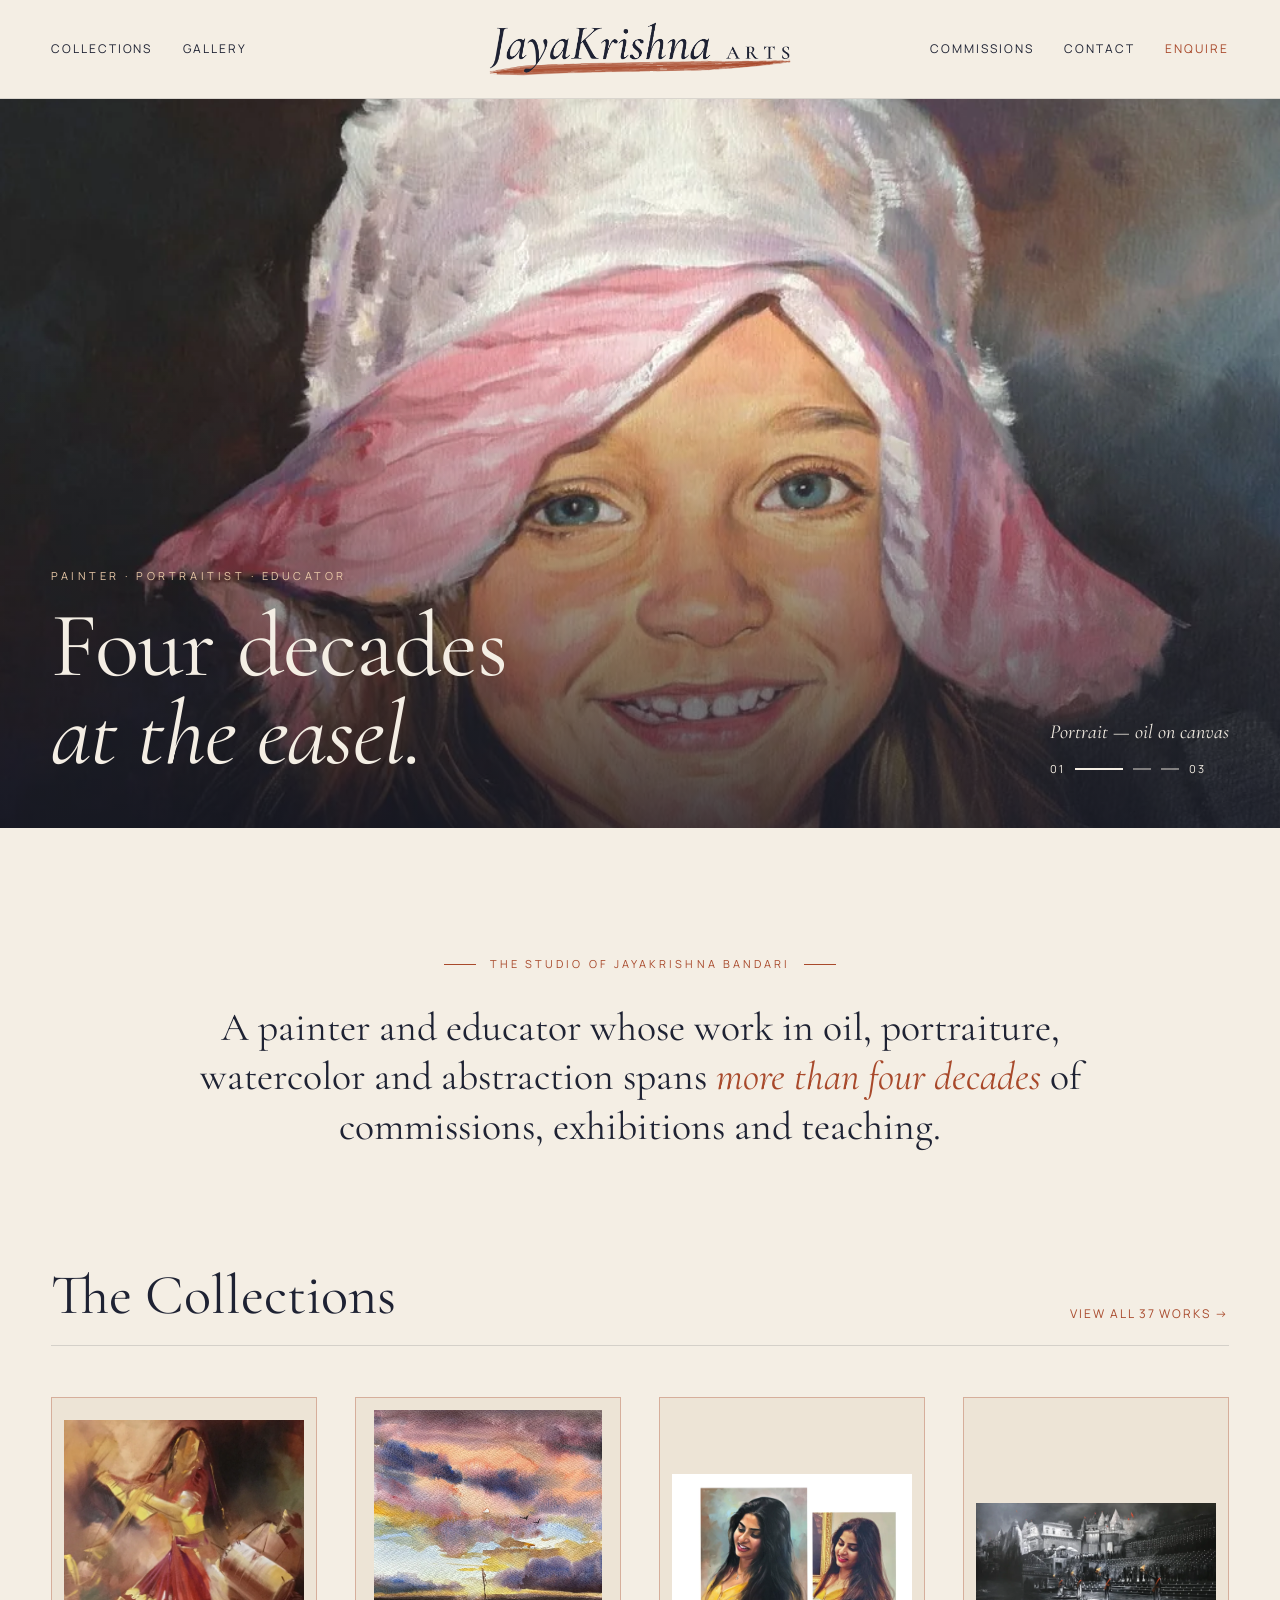
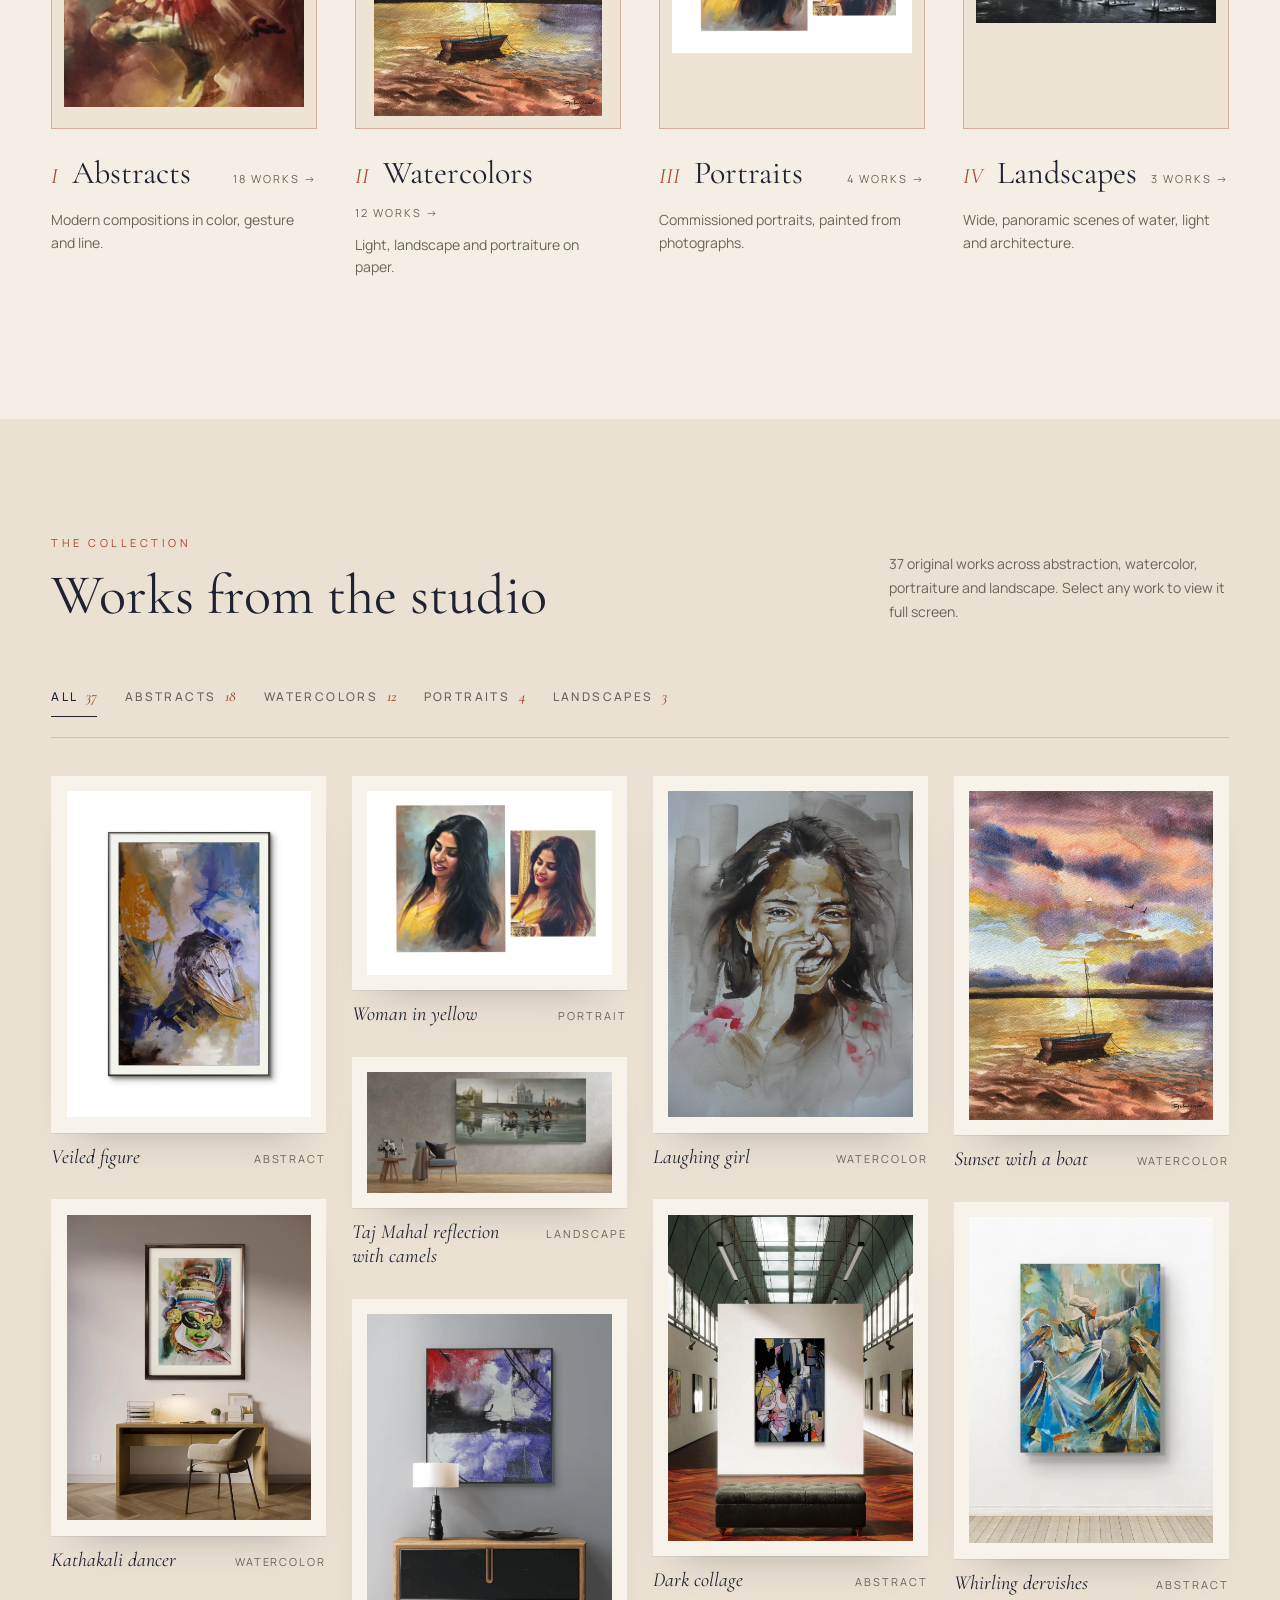
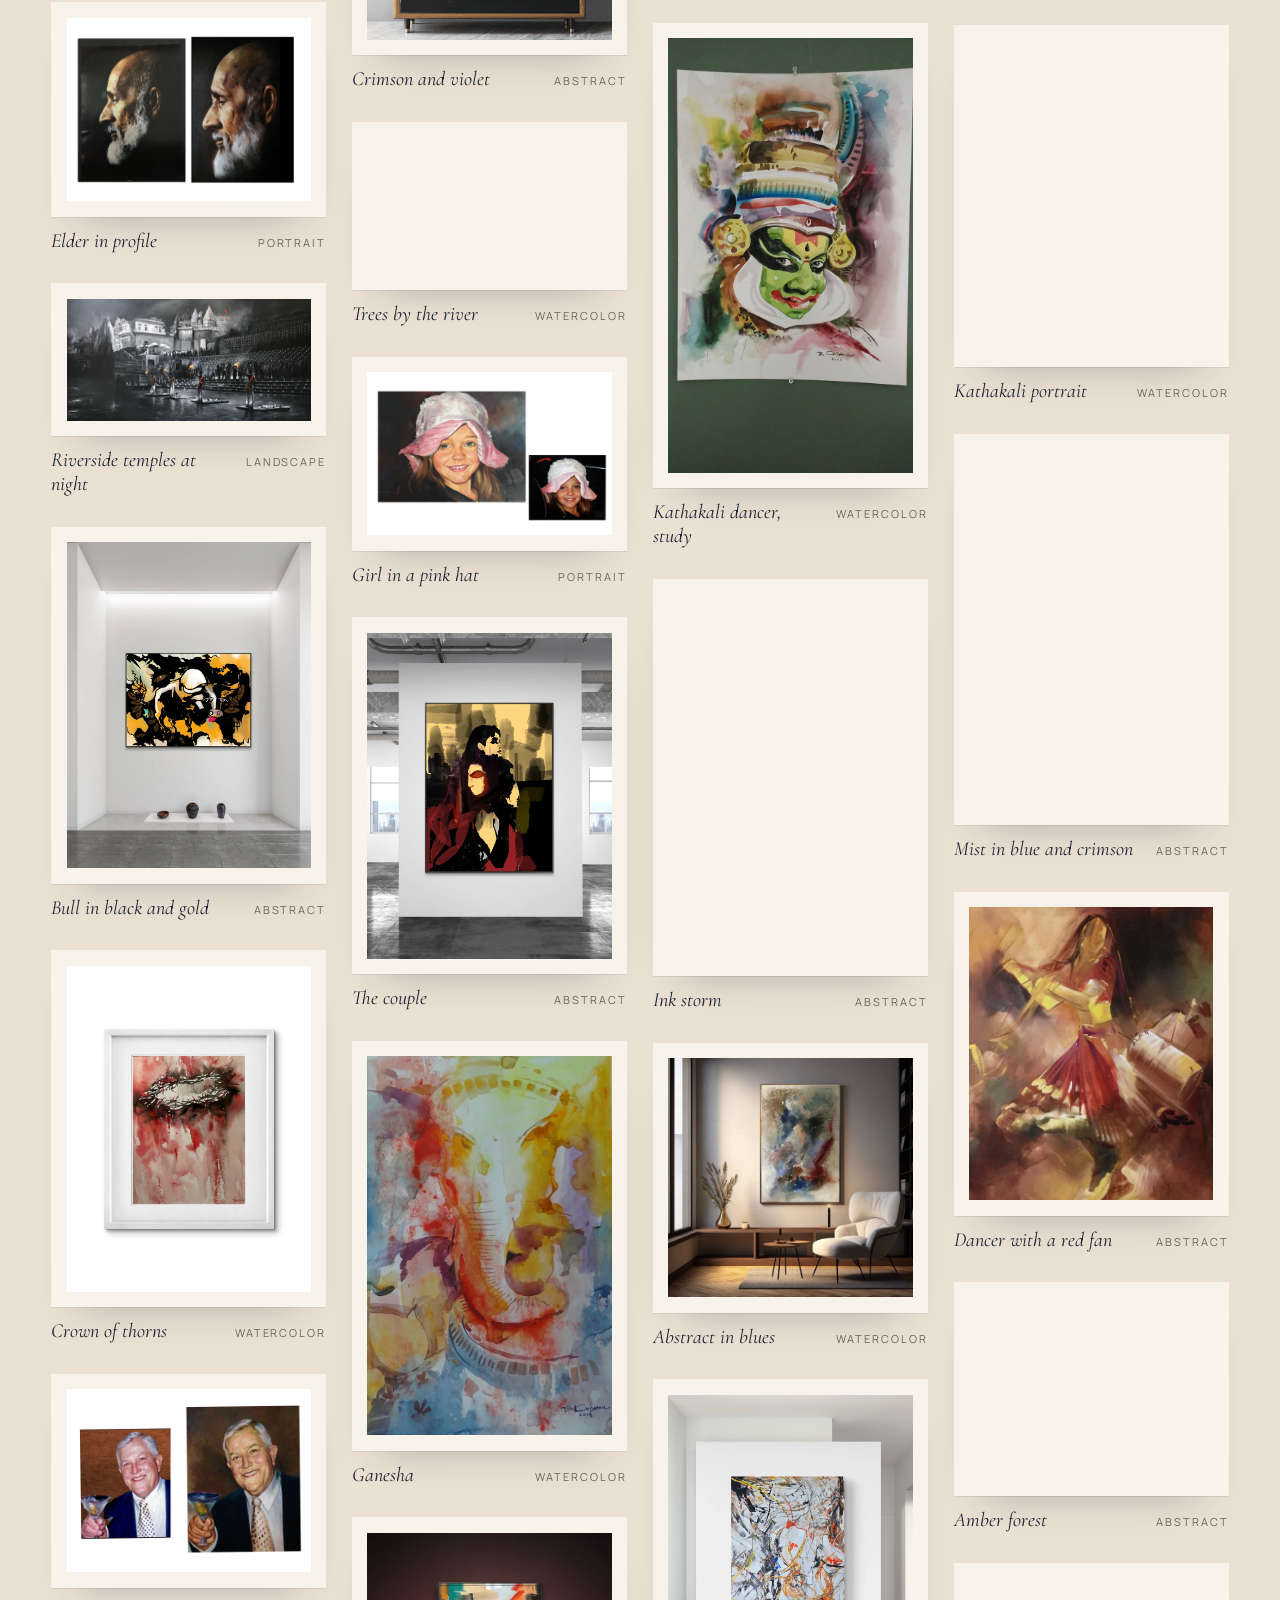
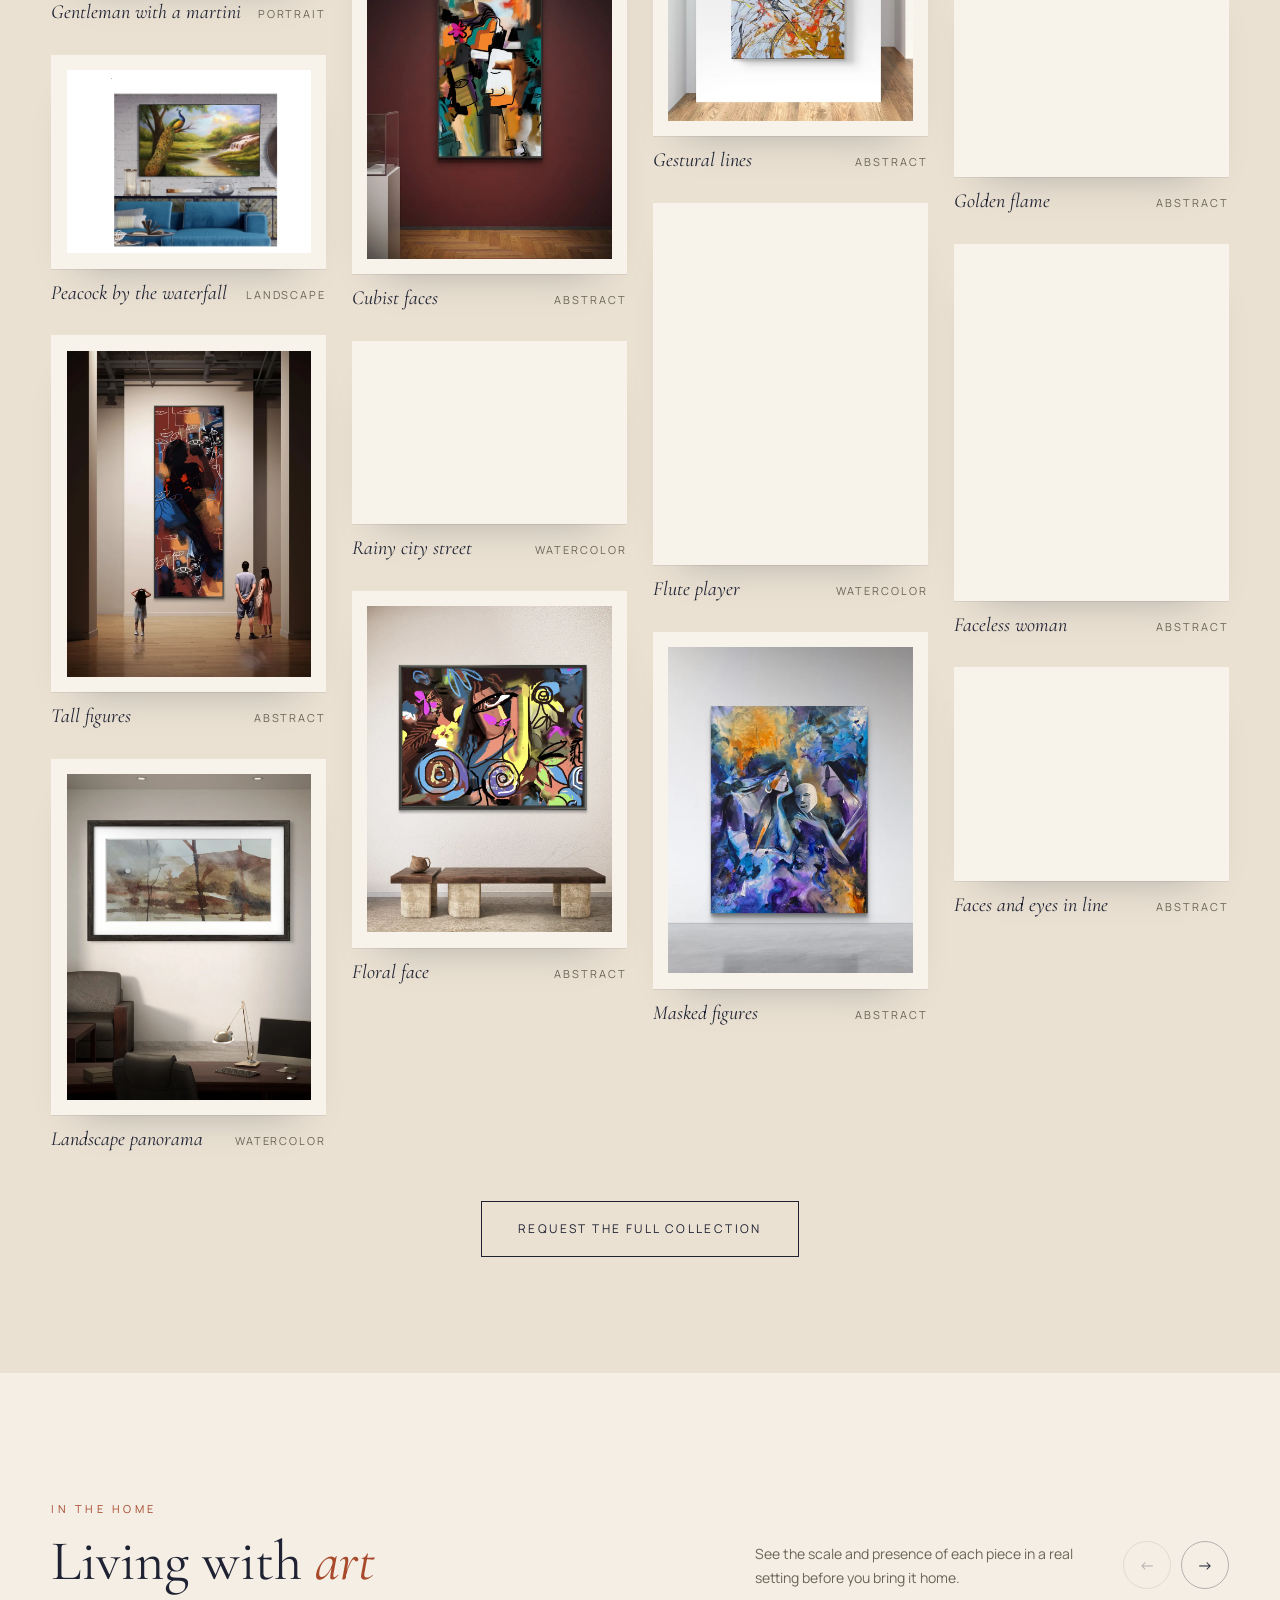
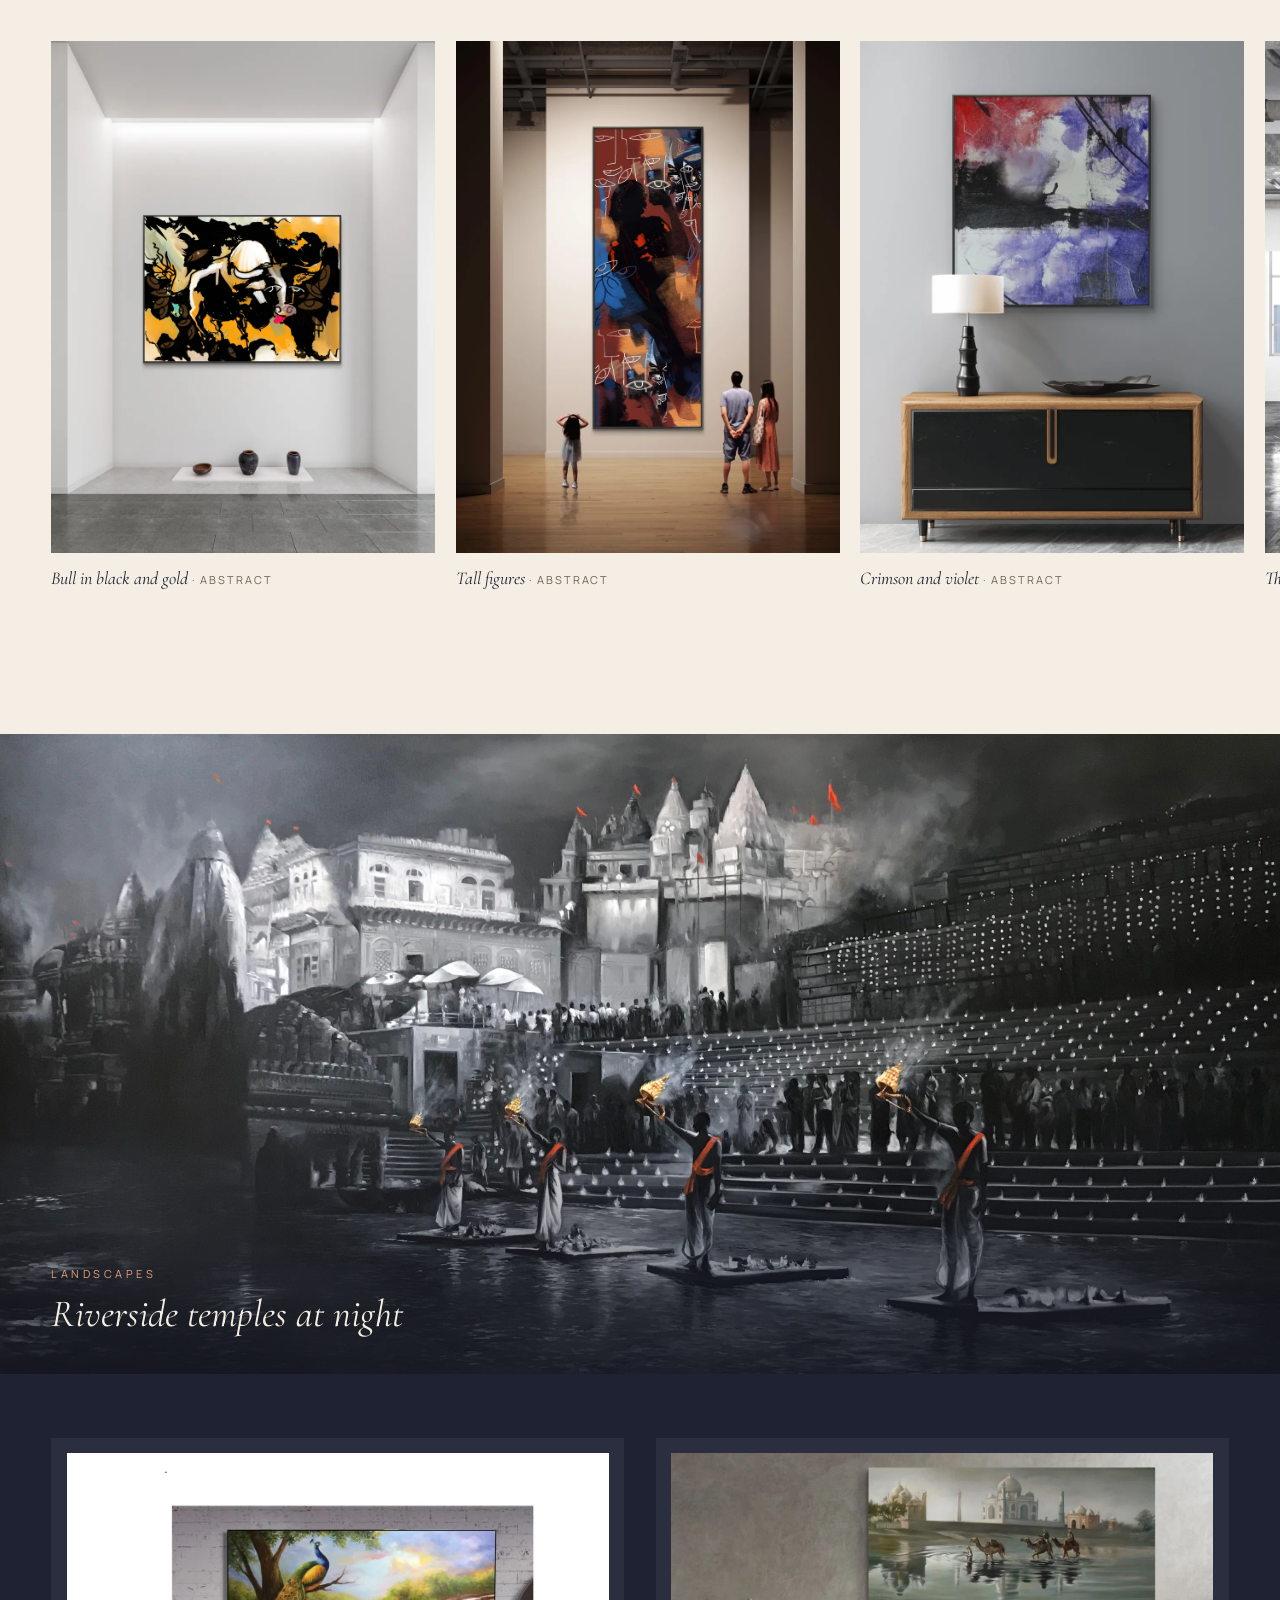
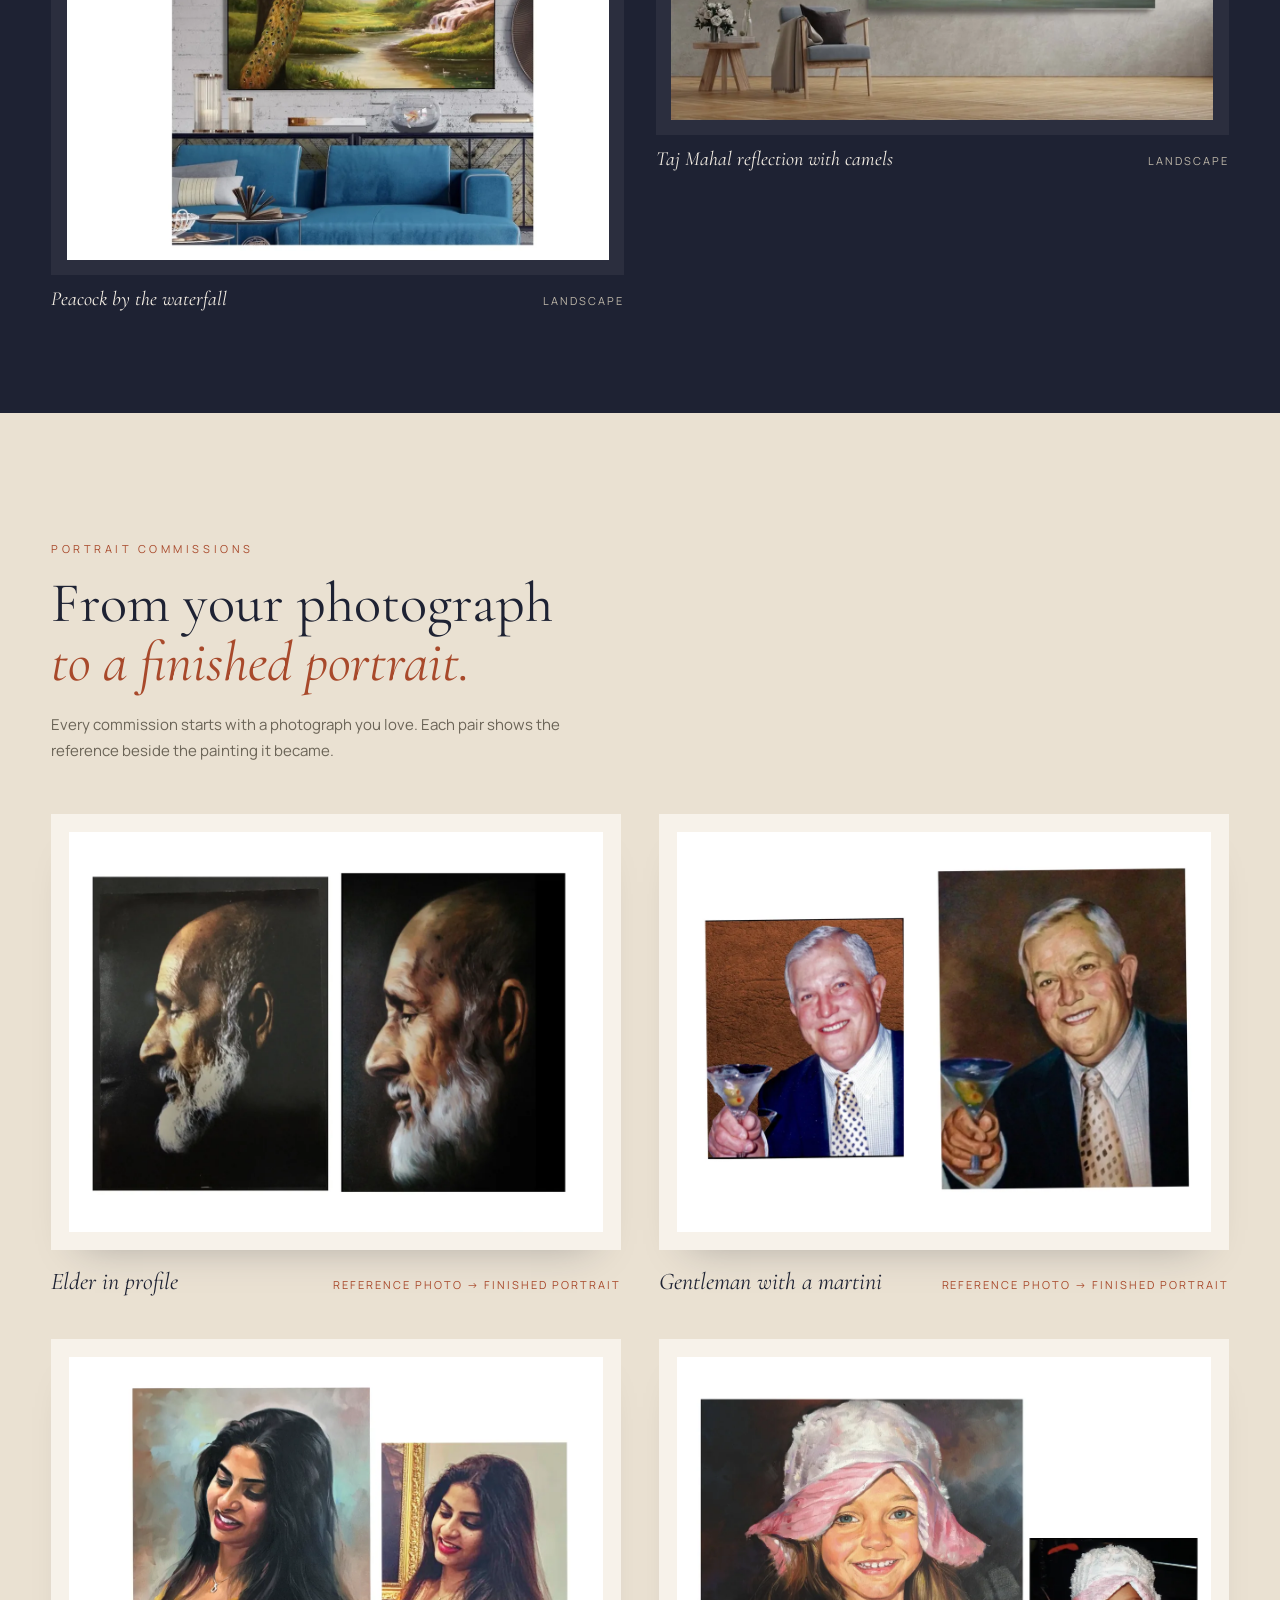
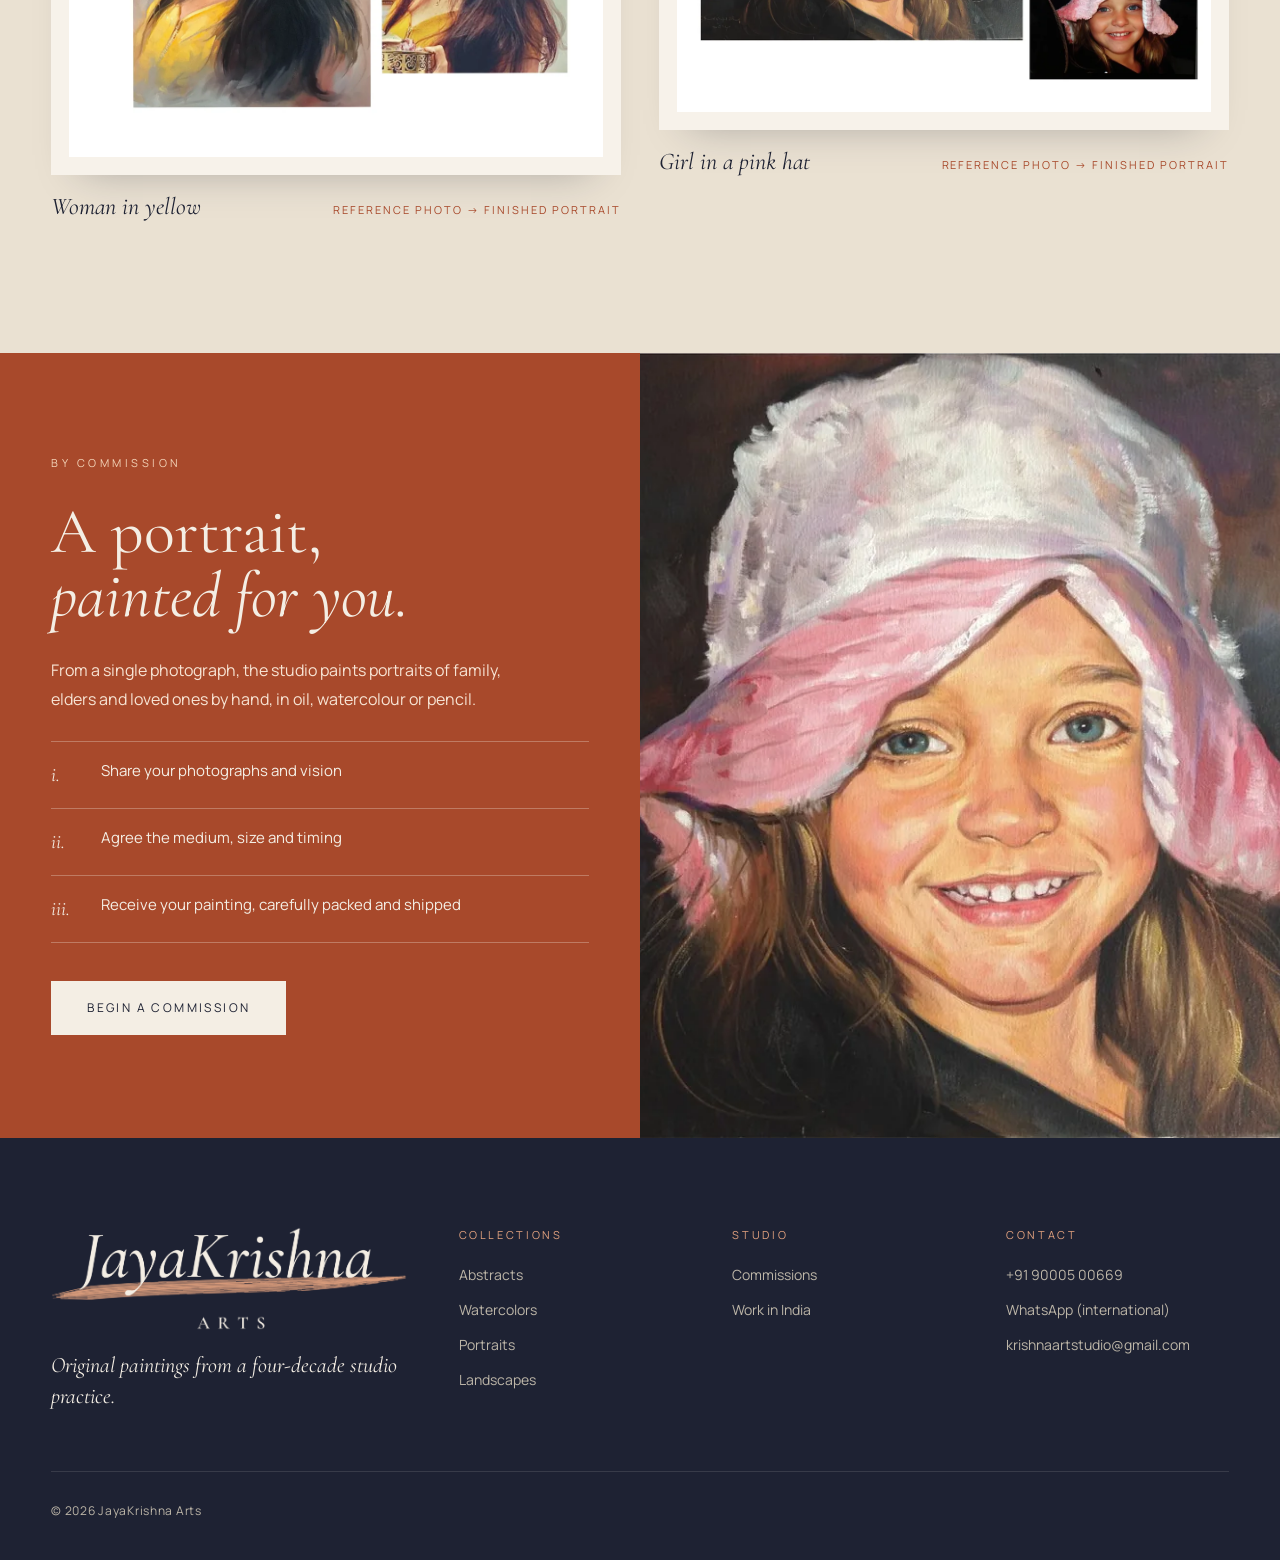
==== commit c600afac: "Enhance mobile navigation in 404.html, index.html, and india.html by implementing a full-screen menu" ====
--- a/index.html
+++ b/index.html
@@ -94,10 +94,22 @@
   <nav class="hdr__nav hdr__nav--r" aria-label="Studio">
     <a href="#commissions">Commissions</a><a href="#contact">Contact</a><a class="hdr__accent" href="https://wa.me/919000500669">Enquire</a>
   </nav>
-  <button class="menu-btn" type="button" aria-expanded="false" aria-controls="mobile-nav" data-menu-toggle>MENU</button>
+  <button class="menu-btn" type="button" aria-expanded="false" aria-controls="mobile-nav" aria-label="Open menu" data-menu-toggle><span class="menu-btn__label" aria-hidden="true"><span>Menu</span><span>Close</span></span><span class="menu-btn__icon" aria-hidden="true"><i></i><i></i></span></button>
 </header>
 <nav class="mnav" id="mobile-nav" aria-label="Mobile" data-menu>
-  <a href="#collections">Collections</a><a href="#gallery">Gallery</a><a href="#commissions">Commissions</a><a href="#contact">Contact</a><a class="mnav__accent" href="https://wa.me/919000500669">Enquire on WhatsApp</a>
+  <div class="mnav__inner">
+    <ol class="mnav__list">
+      <li style="--i:0"><a href="#collections"><span class="mnav__n">01</span><span class="mnav__t">Collections</span></a></li>
+      <li style="--i:1"><a href="#gallery"><span class="mnav__n">02</span><span class="mnav__t">Gallery</span></a></li>
+      <li style="--i:2"><a href="#commissions"><span class="mnav__n">03</span><span class="mnav__t">Commissions</span></a></li>
+      <li style="--i:3"><a href="india.html"><span class="mnav__n">04</span><span class="mnav__t">Work in India</span></a></li>
+      <li style="--i:4"><a href="#contact"><span class="mnav__n">05</span><span class="mnav__t">Contact</span></a></li>
+    </ol>
+    <div class="mnav__foot" style="--i:5">
+      <a class="mnav__cta" href="https://wa.me/919000500669">Enquire on WhatsApp <span aria-hidden="true">→</span></a>
+      <div class="mnav__contact"><a href="mailto:krishnaartstudio@gmail.com">krishnaartstudio@gmail.com</a><a href="tel:+919000500669">+91 90005 00669</a></div>
+    </div>
+  </div>
 </nav>
 <!-- /kora:shell:header -->
 
--- a/assets/styles.css
+++ b/assets/styles.css
@@ -1,2 +1,2 @@
 /*! tailwindcss v4.2.1 | MIT License | https://tailwindcss.com */
-@layer properties{@supports (((-webkit-hyphens:none)) and (not (margin-trim:inline))) or ((-moz-orient:inline) and (not (color:rgb(from red r g b)))){*,:before,:after,::backdrop{--tw-rotate-x:initial;--tw-rotate-y:initial;--tw-rotate-z:initial;--tw-skew-x:initial;--tw-skew-y:initial;--tw-border-style:solid;--tw-blur:initial;--tw-brightness:initial;--tw-contrast:initial;--tw-grayscale:initial;--tw-hue-rotate:initial;--tw-invert:initial;--tw-opacity:initial;--tw-saturate:initial;--tw-sepia:initial;--tw-drop-shadow:initial;--tw-drop-shadow-color:initial;--tw-drop-shadow-alpha:100%;--tw-drop-shadow-size:initial}}}@layer theme{:root,:host{--font-sans:ui-sans-serif, system-ui, sans-serif, "Apple Color Emoji", "Segoe UI Emoji", "Segoe UI Symbol", "Noto Color Emoji";--font-mono:ui-monospace, SFMono-Regular, Menlo, Monaco, Consolas, "Liberation Mono", "Courier New", monospace;--spacing:.25rem;--default-font-family:var(--font-sans);--default-mono-font-family:var(--font-mono)}}@layer base{*,:after,:before,::backdrop{box-sizing:border-box;border:0 solid;margin:0;padding:0}::file-selector-button{box-sizing:border-box;border:0 solid;margin:0;padding:0}html,:host{-webkit-text-size-adjust:100%;tab-size:4;line-height:1.5;font-family:var(--default-font-family,ui-sans-serif, system-ui, sans-serif, "Apple Color Emoji", "Segoe UI Emoji", "Segoe UI Symbol", "Noto Color Emoji");font-feature-settings:var(--default-font-feature-settings,normal);font-variation-settings:var(--default-font-variation-settings,normal);-webkit-tap-highlight-color:transparent}hr{height:0;color:inherit;border-top-width:1px}abbr:where([title]){-webkit-text-decoration:underline dotted;text-decoration:underline dotted}h1,h2,h3,h4,h5,h6{font-size:inherit;font-weight:inherit}a{color:inherit;-webkit-text-decoration:inherit;-webkit-text-decoration:inherit;-webkit-text-decoration:inherit;text-decoration:inherit}b,strong{font-weight:bolder}code,kbd,samp,pre{font-family:var(--default-mono-font-family,ui-monospace, SFMono-Regular, Menlo, Monaco, Consolas, "Liberation Mono", "Courier New", monospace);font-feature-settings:var(--default-mono-font-feature-settings,normal);font-variation-settings:var(--default-mono-font-variation-settings,normal);font-size:1em}small{font-size:80%}sub,sup{vertical-align:baseline;font-size:75%;line-height:0;position:relative}sub{bottom:-.25em}sup{top:-.5em}table{text-indent:0;border-color:inherit;border-collapse:collapse}:-moz-focusring{outline:auto}progress{vertical-align:baseline}summary{display:list-item}ol,ul,menu{list-style:none}img,svg,video,canvas,audio,iframe,embed,object{vertical-align:middle;display:block}img,video{max-width:100%;height:auto}button,input,select,optgroup,textarea{font:inherit;font-feature-settings:inherit;font-variation-settings:inherit;letter-spacing:inherit;color:inherit;opacity:1;background-color:#0000;border-radius:0}::file-selector-button{font:inherit;font-feature-settings:inherit;font-variation-settings:inherit;letter-spacing:inherit;color:inherit;opacity:1;background-color:#0000;border-radius:0}:where(select:is([multiple],[size])) optgroup{font-weight:bolder}:where(select:is([multiple],[size])) optgroup option{padding-inline-start:20px}::file-selector-button{margin-inline-end:4px}::placeholder{opacity:1}@supports (not ((-webkit-appearance:-apple-pay-button))) or (contain-intrinsic-size:1px){::placeholder{color:currentColor}@supports (color:color-mix(in lab, red, red)){::placeholder{color:color-mix(in oklab, currentcolor 50%, transparent)}}}textarea{resize:vertical}::-webkit-search-decoration{-webkit-appearance:none}::-webkit-date-and-time-value{min-height:1lh;text-align:inherit}::-webkit-datetime-edit{display:inline-flex}::-webkit-datetime-edit-fields-wrapper{padding:0}::-webkit-datetime-edit{padding-block:0}::-webkit-datetime-edit-year-field{padding-block:0}::-webkit-datetime-edit-month-field{padding-block:0}::-webkit-datetime-edit-day-field{padding-block:0}::-webkit-datetime-edit-hour-field{padding-block:0}::-webkit-datetime-edit-minute-field{padding-block:0}::-webkit-datetime-edit-second-field{padding-block:0}::-webkit-datetime-edit-millisecond-field{padding-block:0}::-webkit-datetime-edit-meridiem-field{padding-block:0}::-webkit-calendar-picker-indicator{line-height:1}:-moz-ui-invalid{box-shadow:none}button,input:where([type=button],[type=reset],[type=submit]){appearance:button}::file-selector-button{appearance:button}::-webkit-inner-spin-button{height:auto}::-webkit-outer-spin-button{height:auto}[hidden]:where(:not([hidden=until-found])){display:none!important}:root{--ivory:#f4eee4;--sand:#eae1d2;--sand-2:#ede4d6;--paper:#f7f2ea;--ink:#1e2233;--ink-2:#4a4539;--muted:#6b6457;--stone:#bdb6a8;--clay:#a8492b;--clay-soft:#e2a27f;--peach:#f2d3b8;--peach-2:#f7e4d4;--gold:#e9c9a8;--serif:"Cormorant Garamond", Georgia, serif;--sans:"Manrope", system-ui, sans-serif;--pad:clamp(20px, 4vw, 56px);--ease:cubic-bezier(.2,.7,.2,1)}html{scroll-behavior:smooth}body{background:var(--ivory);color:var(--ink);font-family:var(--sans);margin:0;overflow-x:hidden}a{color:var(--clay);text-decoration:none;transition:color .3s}a:hover{color:var(--ink)}img{max-width:100%;display:block}:focus-visible{outline:2px solid var(--clay);outline-offset:3px}em{font-style:italic}}@layer components{.skip{z-index:100;background:var(--ink);color:var(--ivory);padding:8px 14px;position:absolute;top:8px;left:-999px}.skip:focus{color:var(--ivory);left:8px}.hdr{padding:22px var(--pad);border-bottom:1px solid #1e22331f;justify-content:space-between;align-items:center;gap:24px;display:flex;position:relative}.hdr__nav{letter-spacing:.16em;text-transform:uppercase;flex:1;gap:clamp(18px,2.4vw,34px);font-size:12px;display:none}.hdr__nav--r{justify-content:flex-end}.hdr__nav a{color:var(--ink)}.hdr__nav a:hover,.hdr__nav .hdr__accent{color:var(--clay)}.hdr__nav .hdr__accent:hover{color:var(--ink)}.brand{flex:none;line-height:0;display:block}.brand__logo{width:auto;height:clamp(40px,4.2vw,58px)}.menu-btn{font-family:var(--sans);letter-spacing:.2em;color:var(--ink);cursor:pointer;background:0 0;border:1px solid #1e22334d;min-height:44px;padding:12px 18px;font-size:11px}.mnav{padding:8px var(--pad) 24px;font-family:var(--serif);border-bottom:1px solid #1e22331f;flex-direction:column;font-size:30px;display:none}.mnav.is-open{display:flex}.mnav a{color:var(--ink);border-bottom:1px solid #1e22331a;padding:10px 0}.mnav .mnav__accent{color:var(--clay);border-bottom:0}@media (min-width:1000px){.hdr__nav{display:flex}.menu-btn,.mnav,.mnav.is-open{display:none}}.hero{background:var(--ink);height:clamp(560px,57vw,820px);position:relative;overflow:hidden}.slide{opacity:0;transition:opacity 2.2s;position:absolute;inset:0}.slide.is-active{opacity:1}.slide img{object-fit:cover;width:100%;max-width:none;height:100%;transition:transform 9s linear;transform:scale(1)}.slide.is-active img{transform:scale(1.08)}.hero__shade{background:linear-gradient(#14162200 35%,#141622c7 100%);position:absolute;inset:0}.hero__copy{left:var(--pad);right:var(--pad);color:var(--ivory);flex-wrap:wrap;justify-content:space-between;align-items:flex-end;gap:28px;display:flex;position:absolute;bottom:clamp(28px,4vw,56px)}.hero__text{flex:420px;max-width:760px}.hero__eyebrow{letter-spacing:.32em;text-transform:uppercase;color:var(--gold);margin-bottom:18px;font-size:11px}.hero h1{font-family:var(--serif);letter-spacing:-.01em;margin:0;font-size:clamp(52px,7.2vw,104px);font-weight:400;line-height:.95}.hero__ctrl{flex-direction:column;align-items:flex-start;gap:14px;display:flex}.hero__cap{font-family:var(--serif);font-size:20px;font-style:italic}.hero__bars{letter-spacing:.2em;align-items:center;gap:10px;font-size:11px;display:flex}.hero__bar{background:var(--ivory);opacity:.45;cursor:pointer;border:0;width:18px;height:2px;padding:0;transition:all .6s;position:relative}.hero__bar:after{content:"";position:absolute;inset:-10px 0}.hero__bar.is-active{opacity:1;width:48px}.intro{padding:clamp(80px, 10vw, 150px) var(--pad) clamp(70px, 9vw, 130px);text-align:center;flex-direction:column;align-items:center;gap:30px;display:flex}.rule-label{letter-spacing:.28em;text-transform:uppercase;color:var(--clay);align-items:center;gap:14px;font-size:11px;display:flex}.rule-label span{background:var(--clay);flex:none;width:32px;height:1px}.intro__p{font-family:var(--serif);text-wrap:pretty;max-width:1000px;margin:0;font-size:clamp(26px,3.1vw,44px);line-height:1.25}.intro__p em{color:var(--clay)}.h-sec{font-family:var(--serif);margin:0;font-size:clamp(40px,4.4vw,64px);font-weight:400;line-height:1}.h-sec--cinema{margin:0 0 24px;line-height:1.05}.h-artist{font-family:var(--serif);margin:0;font-size:clamp(44px,5vw,72px);font-weight:400;line-height:1}.label{letter-spacing:.32em;text-transform:uppercase;color:var(--clay);margin-bottom:16px;font-size:11px}.label--light{color:var(--clay-soft);margin-bottom:20px}.label--peach{color:var(--peach);margin-bottom:0}.link-caps{letter-spacing:.16em;text-transform:uppercase;font-size:12px}.cols-sec{padding:0 var(--pad) clamp(90px, 11vw, 160px)}.sec-bar{border-bottom:1px solid #1e223326;flex-wrap:wrap;justify-content:space-between;align-items:flex-end;gap:16px;margin-bottom:clamp(32px,4vw,56px);padding-bottom:22px;display:flex}.cols{grid-template-columns:repeat(auto-fit,minmax(min(100%,300px),1fr));gap:clamp(36px,3vw,44px);display:grid}.col{color:var(--ink);flex-direction:column;gap:20px;min-width:0;display:flex}.col:hover{color:var(--ink)}.col__arch{aspect-ratio:4/5;background:var(--sand-2);border:1px solid #a8492b59;padding:12px;overflow:hidden}.col__inner{width:100%;height:100%;overflow:hidden}.col__inner img{object-fit:contain;width:100%;height:100%;transition:transform 1.6s var(--ease)}.col__meta{flex-wrap:wrap;justify-content:space-between;align-items:baseline;gap:8px;display:flex}.col__title{align-items:baseline;gap:14px;display:flex}.col__num{font-family:var(--serif);color:var(--clay);font-size:22px;font-style:italic}.col__name{font-family:var(--serif);font-size:clamp(28px,2.5vw,36px)}.col__more{letter-spacing:.18em;text-transform:uppercase;color:var(--muted);font-size:11px}.col__desc{color:var(--muted);margin:-8px 0 0;font-size:14px;line-height:1.6}.featured{background:var(--sand);padding:clamp(80px, 9vw, 130px) var(--pad)}.featured__head{flex-wrap:wrap;justify-content:space-between;align-items:flex-end;gap:20px;margin-bottom:clamp(36px,4vw,60px);display:flex}.featured__head p{max-width:340px;color:var(--muted);margin:0;font-size:14px;line-height:1.7}.featured__cta{justify-content:center;margin-top:clamp(50px,6vw,80px);display:flex}.btn-line{border:1px solid var(--ink);color:var(--ink);letter-spacing:.2em;text-transform:uppercase;text-align:center;padding:18px 36px;font-size:12px;transition:all .4s}.btn-line:hover{background:var(--ink);color:var(--ivory)}.cols--four{grid-template-columns:repeat(auto-fit,minmax(min(100%,230px),1fr))}.col__inner img{transition:transform 1.6s var(--ease)}.col:hover .col__inner img{transform:scale(1.04)}.sr-only{clip:rect(0 0 0 0);white-space:nowrap;border:0;width:1px;height:1px;margin:-1px;padding:0;position:absolute;overflow:hidden}.filters{border-bottom:1px solid #1e223326;flex-wrap:wrap;gap:8px 28px;margin:0 0 clamp(28px,3vw,44px);padding-bottom:18px;display:flex}.filter{cursor:pointer;min-height:44px;font:500 12px/1 var(--sans);letter-spacing:.2em;text-transform:uppercase;color:var(--muted);background:0 0;border:0;padding:10px 0;transition:color .3s;position:relative}.filter span{font-family:var(--serif);letter-spacing:0;color:var(--clay);margin-left:4px;font-size:15px;font-style:italic}.filter:after{content:"";background:var(--ink);transform-origin:0;height:1px;transition:transform .4s var(--ease);position:absolute;bottom:2px;left:0;right:0;transform:scaleX(0)}.filter:hover,.filter.is-active{color:var(--ink)}.filter.is-active:after{transform:scaleX(1)}.masonry{columns:4 240px;column-gap:clamp(16px,2vw,28px)}.tile{break-inside:avoid;color:var(--ink);margin:0 0 clamp(20px,2.4vw,36px);display:block}.tile:hover{color:var(--ink)}.tile[hidden]{display:none}.tile__frame{background:var(--paper);padding:clamp(10px,1.2vw,16px);display:block;overflow:hidden;box-shadow:0 1px #1e223314,0 24px 40px -30px #1e223359}.tile__frame img{width:100%;height:auto;transition:transform 1.2s var(--ease);cursor:zoom-in}.tile:hover .tile__frame img,.pano__item:hover .tile__frame img{transform:scale(1.03)}.tile__meta{justify-content:space-between;align-items:baseline;gap:12px;padding-top:12px;display:flex}.tile__t{font-family:var(--serif);font-size:20px;font-style:italic;line-height:1.2}.tile__c{letter-spacing:.18em;text-transform:uppercase;color:var(--muted);flex:none;font-size:11px}.gallery .featured__cta{margin-top:clamp(30px,4vw,50px)}@media (max-width:600px){.masonry{columns:2;column-gap:12px}.tile{margin-bottom:18px}.tile__frame{padding:7px}.tile__meta{flex-direction:column;gap:4px;padding-top:8px}.tile__t{font-size:16px}.tile__c{font-size:10px}.filters{gap:4px 20px}}.living{padding:clamp(80px,10vw,140px) 0}.living__head{padding:0 var(--pad);flex-wrap:wrap;justify-content:space-between;align-items:flex-end;gap:24px;margin-bottom:clamp(32px,4vw,56px);display:flex}.living__head .h-sec em{color:var(--clay)}.living__side{flex-wrap:wrap;align-items:flex-end;gap:28px;display:flex}.living__side p{max-width:340px;color:var(--muted);margin:0;font-size:14px;line-height:1.7}.rail__ctrl{gap:10px;display:flex}.rail__ctrl button{cursor:pointer;width:48px;height:48px;color:var(--ink);background:0 0;border:1px solid #1e22334d;border-radius:50%;font-size:16px;transition:background .3s,color .3s,opacity .3s}.rail__ctrl button:hover:not(:disabled){background:var(--ink);color:var(--ivory)}.rail__ctrl button:disabled{opacity:.3;cursor:default}.rail__track{scroll-snap-type:x mandatory;scroll-padding:0 var(--pad);padding:0 var(--pad) 14px;scrollbar-width:thin;scrollbar-color:#1e223340 transparent;gap:clamp(14px,1.6vw,24px);display:flex;overflow-x:auto}.rail__item{scroll-snap-align:start;color:var(--ink);flex-direction:column;flex:none;gap:12px;display:flex}.rail__item:hover{color:var(--ink)}.rail__item img{cursor:zoom-in;width:auto;max-width:none;height:clamp(300px,40vw,560px);transition:filter .4s}.rail__item:hover img{filter:brightness(1.04)}.rail__cap{font-family:var(--serif);font-size:18px;font-style:italic}.rail__cap em{font-family:var(--sans);letter-spacing:.18em;text-transform:uppercase;color:var(--muted);font-size:11px;font-style:normal}.pano{background:var(--ink);color:var(--ivory);padding-bottom:clamp(60px,8vw,110px)}.pano__main{color:var(--ivory);display:block;position:relative}.pano__main:hover{color:var(--ivory)}.pano__main img{cursor:zoom-in;width:100%;height:auto}.pano__main:after{content:"";pointer-events:none;background:linear-gradient(#14162200 55%,#141622bf);position:absolute;inset:0}.pano__cap{left:var(--pad);z-index:1;flex-direction:column;display:flex;position:absolute;bottom:clamp(20px,3vw,44px)}.pano__cap .label{margin-bottom:10px}.pano__t{font-family:var(--serif);font-size:clamp(26px,3vw,44px);font-style:italic;line-height:1.1}.pano__duo{padding:clamp(40px, 5vw, 70px) var(--pad) 0;grid-template-columns:repeat(auto-fit,minmax(min(100%,340px),1fr));gap:clamp(20px,2.5vw,36px);display:grid}.pano__item{color:var(--ivory);display:block}.pano__item:hover{color:var(--ivory)}.pano__item .tile__frame{box-shadow:none;background:#f4eee40f}.pano__item .tile__frame img{cursor:zoom-in;width:100%;height:auto}.pano__item .tile__c{color:var(--stone)}.ba{padding:clamp(80px, 10vw, 140px) var(--pad);background:var(--sand)}.ba__head{max-width:760px;margin-bottom:clamp(36px,4vw,60px)}.ba__head .h-sec{line-height:1.05}.ba__head .h-sec em{color:var(--clay)}.ba__head p{color:var(--muted);max-width:520px;margin:20px 0 0;font-size:15px;line-height:1.7}.ba__grid{grid-template-columns:repeat(auto-fit,minmax(min(100%,460px),1fr));gap:clamp(28px,3vw,48px);display:grid}.ba__item{color:var(--ink);flex-direction:column;gap:14px;display:flex}.ba__item:hover{color:var(--ink)}.ba__frame{background:var(--paper);padding:clamp(12px,1.4vw,20px);display:block;overflow:hidden;box-shadow:0 24px 40px -30px #1e223359}.ba__frame img{cursor:zoom-in;width:100%;height:auto;transition:transform 1.2s var(--ease)}.ba__item:hover .ba__frame img{transform:scale(1.02)}.ba__meta{flex-wrap:wrap;justify-content:space-between;align-items:baseline;gap:12px;display:flex}.ba__t{font-family:var(--serif);font-size:24px;font-style:italic}.ba__c{letter-spacing:.18em;text-transform:uppercase;color:var(--clay);font-size:11px}.lb-lock,.lb-lock body{overflow:hidden}.lb{z-index:1000;color:#f4eee4;opacity:0;background:#12141e;transition:opacity .25s;display:none;position:fixed;inset:0}.lb.is-open{display:block}.lb.is-visible{opacity:1}.lb:focus{outline:none}.lb__stage{touch-action:none;justify-content:center;align-items:center;display:flex;position:absolute;inset:64px 84px 112px;overflow:hidden}.lb__img{-webkit-user-select:none;user-select:none;-webkit-user-drag:none;cursor:zoom-in;transform-origin:50%;max-width:none;transition:transform .35s var(--ease);box-shadow:0 30px 80px -30px #000000b3}.lb.is-zoomed .lb__img{cursor:grab}.lb.is-dragging .lb__img{transition:none}.lb.is-zoomed.is-dragging .lb__img{cursor:grabbing}.lb__spin{opacity:0;pointer-events:none;border:2px solid #f4eee440;border-top-color:#f4eee4;border-radius:50%;width:34px;height:34px;margin:-17px 0 0 -17px;transition:opacity .3s .3s;animation:.9s linear infinite lbspin;position:absolute;top:50%;left:50%}.lb.is-loading .lb__spin{opacity:1}@keyframes lbspin{to{transform:rotate(360deg)}}.lb__bar{height:64px;padding:0 12px 0 var(--pad);justify-content:space-between;align-items:center;display:flex;position:absolute;top:0;left:0;right:0}.lb__count{letter-spacing:.2em;opacity:.8;font-size:12px}.lb__tools{gap:4px;display:flex}.lb__btn,.lb__nav{color:#f4eee4;cursor:pointer;background:0 0;border:0;border-radius:50%;place-items:center;transition:background .25s;display:grid}.lb__btn{width:44px;height:44px}.lb__nav{background:#f4eee40f;width:52px;height:52px;position:absolute;top:calc(50% - 24px)}.lb__nav--prev{left:16px}.lb__nav--next{right:16px}.lb__btn:hover,.lb__nav:hover{background:#f4eee424}.lb.is-single .lb__nav,.lb.is-single .lb__count{display:none}.lb__cap{min-height:112px;padding:18px var(--pad) max(18px, env(safe-area-inset-bottom));flex-wrap:wrap;justify-content:space-between;align-items:center;gap:10px 24px;display:flex;position:absolute;bottom:0;left:0;right:0}.lb__t{font-family:var(--serif);font-size:clamp(20px,2vw,26px);font-style:italic;line-height:1.2}.lb__m{letter-spacing:.2em;text-transform:uppercase;color:#bdb6a8;margin-top:6px;font-size:11px}.lb__a{color:#f4eee4;font:500 11px/1 var(--sans);letter-spacing:.2em;text-transform:uppercase;border:1px solid #f4eee480;padding:12px 22px;transition:background .3s,color .3s}.lb__a:hover{color:#1e2233;background:#f4eee4}.lb.is-zoomed .lb__cap,.lb.is-zoomed .lb__nav{opacity:0;pointer-events:none}@media (max-width:700px){.lb__stage{inset:56px 0 128px}.lb__bar{height:56px}.lb__nav{width:44px;height:44px;top:auto;bottom:138px}.lb__nav--prev{left:10px}.lb__nav--next{right:10px}.lb__cap{min-height:128px}}@media (prefers-reduced-motion:reduce){.lb,.lb__img{transition:none}.lb__spin{animation:none}}.page-intro{padding:clamp(80px, 10vw, 150px) var(--pad) clamp(60px, 8vw, 110px);text-align:center;flex-direction:column;align-items:center;gap:28px;display:flex}.page-intro__h{font-family:var(--serif);margin:0;font-size:clamp(48px,6.4vw,96px);font-weight:400;line-height:1}.page-intro__h em{color:var(--clay)}.page-intro__p{color:var(--ink-2);max-width:680px;margin:0;font-size:16px;line-height:1.8}.india-works{background:var(--ivory)}.india-cta{flex-wrap:wrap;gap:14px}.cinema{background:var(--ink);color:var(--ivory);padding:clamp(80px, 10vw, 140px) var(--pad)}.cinema__grid{grid-template-columns:repeat(auto-fit,minmax(min(100%,400px),1fr));gap:clamp(40px,7vw,100px);display:grid}.cinema__p{color:var(--stone);max-width:420px;margin:0;font-size:15px;line-height:1.8}.films{flex-direction:column;display:flex}.film{border-bottom:1px solid #f4eee424;justify-content:space-between;align-items:baseline;gap:16px;padding:20px 0;transition:padding .4s;display:flex}.film:hover{padding-left:16px}.film__t{font-family:var(--serif);font-size:clamp(24px,2.4vw,34px);font-style:italic;line-height:1.1}.film__y{letter-spacing:.2em;color:var(--clay-soft);flex:none;font-size:13px}.exh__head{flex-wrap:wrap;justify-content:space-between;align-items:flex-end;gap:12px;margin-top:clamp(70px,8vw,120px);margin-bottom:32px;display:flex}.exh__head h3{font-family:var(--serif);margin:0;font-size:clamp(34px,3vw,44px);font-weight:400}.exh__head span{color:var(--stone);letter-spacing:.06em;font-size:12px}.exh{grid-template-columns:repeat(auto-fit,minmax(min(100%,260px),1fr));gap:20px;display:grid}.exh__img{aspect-ratio:4/3;overflow:hidden}.exh__img img{object-fit:cover;width:100%;height:100%;transition:transform 1.6s}.exh__img:hover img{transform:scale(1.05)}.honours{padding:clamp(80px, 10vw, 150px) var(--pad)}.honours__head{text-align:center;margin-bottom:clamp(40px,5vw,70px)}.honours__head .label{margin-bottom:18px}.honours__head .h-sec{font-size:clamp(38px,4.4vw,64px);line-height:1.05}.honours__grid{grid-template-columns:repeat(auto-fit,minmax(min(100%,280px),1fr));gap:40px;display:grid}.honor{flex-direction:column;gap:20px;min-width:0;display:flex}.honor__img{aspect-ratio:4/3;overflow:hidden}.honor__img img{object-fit:contain;width:100%;height:100%}.honor__text{border-top:1px solid var(--clay);flex-direction:column;gap:6px;padding-top:16px;display:flex}.honor__t{font-family:var(--serif);font-size:26px}.honor__s{color:var(--muted);font-size:13px}.quotes{background:var(--sand);padding:clamp(80px, 10vw, 140px) var(--pad);text-align:center;flex-direction:column;align-items:center;gap:36px;display:flex}.quotes__mark{font-family:var(--serif);color:var(--clay);height:50px;font-size:120px;line-height:.5}.quote{flex-direction:column;align-items:center;gap:36px;margin:0;display:flex}.quote[hidden]{display:none}.quote blockquote{font-family:var(--serif);text-wrap:pretty;max-width:980px;min-height:2.6em;margin:0;font-size:clamp(26px,2.9vw,42px);font-style:italic;line-height:1.3;animation:.6s qfade}.quote figcaption{letter-spacing:.24em;text-transform:uppercase;color:var(--muted);font-size:12px}.quotes__nav{align-items:center;gap:16px;display:flex}.quotes__nav span{letter-spacing:.2em;min-width:60px;font-size:12px}.quotes__nav button{cursor:pointer;width:48px;height:48px;color:var(--ink);background:0 0;border:1px solid #1e22334d;border-radius:50%;font-size:16px;transition:background .3s,color .3s}.quotes__nav button:hover{background:var(--ink);color:var(--ivory)}@keyframes qfade{0%{opacity:0;transform:translateY(8px)}to{opacity:1;transform:none}}.comm{background:var(--clay);color:var(--ivory);grid-template-columns:repeat(auto-fit,minmax(min(100%,460px),1fr));display:grid}.comm__body{padding:clamp(70px, 8vw, 120px) var(--pad);flex-direction:column;gap:28px;display:flex}.comm__body>p{max-width:460px;color:var(--peach-2);margin:0;font-size:16px;line-height:1.8}.steps{border-top:1px solid #f4eee44d;flex-direction:column;display:flex}.step{border-bottom:1px solid #f4eee44d;gap:20px;padding:18px 0;font-size:15px;display:flex}.step span:first-child{font-family:var(--serif);flex:none;width:30px;font-size:20px;font-style:italic}.btn-solid{background:var(--ivory);color:var(--ink);letter-spacing:.2em;text-transform:uppercase;align-self:flex-start;margin-top:10px;padding:18px 36px;font-size:12px;transition:all .4s}.btn-solid:hover{background:var(--ink);color:var(--ivory)}.comm__media{min-height:clamp(420px,52vw,760px);position:relative;overflow:hidden}.comm__media img{object-fit:cover;width:100%;height:100%;position:absolute;inset:0}.ftr{background:var(--ink);color:var(--stone);padding:clamp(60px, 7vw, 100px) var(--pad) 40px}.ftr__grid{border-bottom:1px solid #f4eee41f;grid-template-columns:1fr;gap:40px;padding-bottom:60px;display:grid}.ftr__brand{flex-direction:column;gap:20px;max-width:420px;display:flex}@media (min-width:640px){.ftr__grid{grid-template-columns:repeat(3,minmax(0,1fr));column-gap:32px}.ftr__brand{grid-column:1/-1}}@media (min-width:1000px){.ftr__grid{grid-template-columns:minmax(0,1.6fr) repeat(3,minmax(0,1fr));align-items:start;column-gap:clamp(32px,4vw,64px)}.ftr__brand{grid-column:auto}}.ftr__logo{line-height:0}.ftr__logo img{width:auto;height:clamp(78px,8vw,104px)}.ftr__brand p{font-family:var(--serif);color:var(--ivory);margin:0;font-size:22px;font-style:italic;line-height:1.4}.ftr__col{flex-direction:column;gap:14px;scroll-margin-top:24px;font-size:14px;display:flex}.ftr__col a{color:var(--stone)}.ftr__col a:hover{color:var(--ivory)}.ftr__h{letter-spacing:.24em;text-transform:uppercase;color:var(--clay-soft);margin-bottom:6px;font-size:11px}.ftr__base{letter-spacing:.06em;padding-top:30px;font-size:12px}.nf{min-height:60vh;padding:clamp(80px, 10vw, 150px) var(--pad);text-align:center;flex-direction:column;justify-content:center;align-items:center;gap:30px;display:flex}.nf__h{font-family:var(--serif);margin:0;font-size:clamp(48px,6.4vw,96px);font-weight:400;line-height:1}.nf__h em{color:var(--clay)}.nf__p{max-width:520px;color:var(--muted);margin:0;line-height:1.7}.js [data-r]{opacity:0;transition:opacity 1.4s var(--ease), transform 1.4s var(--ease);transform:translateY(48px)}.js [data-r].is-in{opacity:1;transform:none}@media (prefers-reduced-motion:reduce){html{scroll-behavior:auto}.slide,.slide img,.js [data-r],.hero__bar,.film,.tile__frame img,.ba__frame img,.col__inner img{transition:none}.slide.is-active img{transform:none}.js [data-r]{opacity:1;transform:none}.quote blockquote{animation:none}}}@layer utilities{.sr-only{clip-path:inset(50%);white-space:nowrap;border-width:0;width:1px;height:1px;margin:-1px;padding:0;position:absolute;overflow:hidden}.static{position:static}.start{inset-inline-start:var(--spacing)}.end{inset-inline-end:var(--spacing)}.grid{display:grid}.hidden{display:none}.transform{transform:var(--tw-rotate-x,) var(--tw-rotate-y,) var(--tw-rotate-z,) var(--tw-skew-x,) var(--tw-skew-y,)}.resize{resize:both}.border{border-style:var(--tw-border-style);border-width:1px}.italic{font-style:italic}.filter{filter:var(--tw-blur,) var(--tw-brightness,) var(--tw-contrast,) var(--tw-grayscale,) var(--tw-hue-rotate,) var(--tw-invert,) var(--tw-saturate,) var(--tw-sepia,) var(--tw-drop-shadow,)}}@property --tw-rotate-x{syntax:"*";inherits:false}@property --tw-rotate-y{syntax:"*";inherits:false}@property --tw-rotate-z{syntax:"*";inherits:false}@property --tw-skew-x{syntax:"*";inherits:false}@property --tw-skew-y{syntax:"*";inherits:false}@property --tw-border-style{syntax:"*";inherits:false;initial-value:solid}@property --tw-blur{syntax:"*";inherits:false}@property --tw-brightness{syntax:"*";inherits:false}@property --tw-contrast{syntax:"*";inherits:false}@property --tw-grayscale{syntax:"*";inherits:false}@property --tw-hue-rotate{syntax:"*";inherits:false}@property --tw-invert{syntax:"*";inherits:false}@property --tw-opacity{syntax:"*";inherits:false}@property --tw-saturate{syntax:"*";inherits:false}@property --tw-sepia{syntax:"*";inherits:false}@property --tw-drop-shadow{syntax:"*";inherits:false}@property --tw-drop-shadow-color{syntax:"*";inherits:false}@property --tw-drop-shadow-alpha{syntax:"<percentage>";inherits:false;initial-value:100%}@property --tw-drop-shadow-size{syntax:"*";inherits:false}+@layer properties{@supports (((-webkit-hyphens:none)) and (not (margin-trim:inline))) or ((-moz-orient:inline) and (not (color:rgb(from red r g b)))){*,:before,:after,::backdrop{--tw-rotate-x:initial;--tw-rotate-y:initial;--tw-rotate-z:initial;--tw-skew-x:initial;--tw-skew-y:initial;--tw-border-style:solid;--tw-blur:initial;--tw-brightness:initial;--tw-contrast:initial;--tw-grayscale:initial;--tw-hue-rotate:initial;--tw-invert:initial;--tw-opacity:initial;--tw-saturate:initial;--tw-sepia:initial;--tw-drop-shadow:initial;--tw-drop-shadow-color:initial;--tw-drop-shadow-alpha:100%;--tw-drop-shadow-size:initial}}}@layer theme{:root,:host{--font-sans:ui-sans-serif, system-ui, sans-serif, "Apple Color Emoji", "Segoe UI Emoji", "Segoe UI Symbol", "Noto Color Emoji";--font-mono:ui-monospace, SFMono-Regular, Menlo, Monaco, Consolas, "Liberation Mono", "Courier New", monospace;--spacing:.25rem;--default-font-family:var(--font-sans);--default-mono-font-family:var(--font-mono)}}@layer base{*,:after,:before,::backdrop{box-sizing:border-box;border:0 solid;margin:0;padding:0}::file-selector-button{box-sizing:border-box;border:0 solid;margin:0;padding:0}html,:host{-webkit-text-size-adjust:100%;tab-size:4;line-height:1.5;font-family:var(--default-font-family,ui-sans-serif, system-ui, sans-serif, "Apple Color Emoji", "Segoe UI Emoji", "Segoe UI Symbol", "Noto Color Emoji");font-feature-settings:var(--default-font-feature-settings,normal);font-variation-settings:var(--default-font-variation-settings,normal);-webkit-tap-highlight-color:transparent}hr{height:0;color:inherit;border-top-width:1px}abbr:where([title]){-webkit-text-decoration:underline dotted;text-decoration:underline dotted}h1,h2,h3,h4,h5,h6{font-size:inherit;font-weight:inherit}a{color:inherit;-webkit-text-decoration:inherit;-webkit-text-decoration:inherit;-webkit-text-decoration:inherit;text-decoration:inherit}b,strong{font-weight:bolder}code,kbd,samp,pre{font-family:var(--default-mono-font-family,ui-monospace, SFMono-Regular, Menlo, Monaco, Consolas, "Liberation Mono", "Courier New", monospace);font-feature-settings:var(--default-mono-font-feature-settings,normal);font-variation-settings:var(--default-mono-font-variation-settings,normal);font-size:1em}small{font-size:80%}sub,sup{vertical-align:baseline;font-size:75%;line-height:0;position:relative}sub{bottom:-.25em}sup{top:-.5em}table{text-indent:0;border-color:inherit;border-collapse:collapse}:-moz-focusring{outline:auto}progress{vertical-align:baseline}summary{display:list-item}ol,ul,menu{list-style:none}img,svg,video,canvas,audio,iframe,embed,object{vertical-align:middle;display:block}img,video{max-width:100%;height:auto}button,input,select,optgroup,textarea{font:inherit;font-feature-settings:inherit;font-variation-settings:inherit;letter-spacing:inherit;color:inherit;opacity:1;background-color:#0000;border-radius:0}::file-selector-button{font:inherit;font-feature-settings:inherit;font-variation-settings:inherit;letter-spacing:inherit;color:inherit;opacity:1;background-color:#0000;border-radius:0}:where(select:is([multiple],[size])) optgroup{font-weight:bolder}:where(select:is([multiple],[size])) optgroup option{padding-inline-start:20px}::file-selector-button{margin-inline-end:4px}::placeholder{opacity:1}@supports (not ((-webkit-appearance:-apple-pay-button))) or (contain-intrinsic-size:1px){::placeholder{color:currentColor}@supports (color:color-mix(in lab, red, red)){::placeholder{color:color-mix(in oklab, currentcolor 50%, transparent)}}}textarea{resize:vertical}::-webkit-search-decoration{-webkit-appearance:none}::-webkit-date-and-time-value{min-height:1lh;text-align:inherit}::-webkit-datetime-edit{display:inline-flex}::-webkit-datetime-edit-fields-wrapper{padding:0}::-webkit-datetime-edit{padding-block:0}::-webkit-datetime-edit-year-field{padding-block:0}::-webkit-datetime-edit-month-field{padding-block:0}::-webkit-datetime-edit-day-field{padding-block:0}::-webkit-datetime-edit-hour-field{padding-block:0}::-webkit-datetime-edit-minute-field{padding-block:0}::-webkit-datetime-edit-second-field{padding-block:0}::-webkit-datetime-edit-millisecond-field{padding-block:0}::-webkit-datetime-edit-meridiem-field{padding-block:0}::-webkit-calendar-picker-indicator{line-height:1}:-moz-ui-invalid{box-shadow:none}button,input:where([type=button],[type=reset],[type=submit]){appearance:button}::file-selector-button{appearance:button}::-webkit-inner-spin-button{height:auto}::-webkit-outer-spin-button{height:auto}[hidden]:where(:not([hidden=until-found])){display:none!important}:root{--ivory:#f4eee4;--sand:#eae1d2;--sand-2:#ede4d6;--paper:#f7f2ea;--ink:#1e2233;--ink-2:#4a4539;--muted:#6b6457;--stone:#bdb6a8;--clay:#a8492b;--clay-soft:#e2a27f;--peach:#f2d3b8;--peach-2:#f7e4d4;--gold:#e9c9a8;--serif:"Cormorant Garamond", Georgia, serif;--sans:"Manrope", system-ui, sans-serif;--pad:clamp(20px, 4vw, 56px);--ease:cubic-bezier(.2,.7,.2,1)}html{scroll-behavior:smooth}body{background:var(--ivory);color:var(--ink);font-family:var(--sans);margin:0;overflow-x:clip}a{color:var(--clay);text-decoration:none;transition:color .3s}a:hover{color:var(--ink)}img{max-width:100%;display:block}:focus-visible{outline:2px solid var(--clay);outline-offset:3px}em{font-style:italic}}@layer components{.skip{z-index:100;background:var(--ink);color:var(--ivory);padding:8px 14px;position:absolute;top:8px;left:-999px}.skip:focus{color:var(--ivory);left:8px}.hdr{z-index:80;padding:22px var(--pad);background:var(--ivory);transition:padding .5s var(--ease), box-shadow .5s var(--ease), border-color .5s;animation:hdrIn .9s var(--ease) both;border-bottom:1px solid #1e22331f;justify-content:space-between;align-items:center;gap:24px;display:flex;position:sticky;top:0}.hdr:after{content:"";background:var(--clay);width:100%;height:2px;transform:scaleX(var(--progress,0));transform-origin:0;opacity:0;pointer-events:none;transition:opacity .4s;position:absolute;bottom:-1px;left:0}.hdr.is-scrolled{border-color:#0000;padding-top:12px;padding-bottom:12px;box-shadow:0 12px 32px -20px #1e223373}.hdr.is-scrolled:after{opacity:1}.hdr.is-scrolled .brand__logo{height:clamp(34px,3vw,42px)}@keyframes hdrIn{0%{opacity:0;transform:translateY(-100%)}to{opacity:1;transform:none}}main [id]{scroll-margin-top:72px}.hdr__nav{letter-spacing:.16em;text-transform:uppercase;flex:1;gap:clamp(18px,2.4vw,34px);font-size:12px;display:none}.hdr__nav--r{justify-content:flex-end}.hdr__nav a{color:var(--ink)}.hdr__nav a:hover,.hdr__nav .hdr__accent{color:var(--clay)}.hdr__nav .hdr__accent:hover{color:var(--ink)}.brand{flex:none;line-height:0;display:block}.brand__logo{width:auto;height:clamp(40px,4.2vw,58px);transition:height .5s var(--ease)}.menu-btn{min-height:44px;font:500 11px/1 var(--sans);letter-spacing:.2em;text-transform:uppercase;color:var(--ink);cursor:pointer;background:0 0;border:1px solid #1e22334d;align-items:center;gap:12px;padding:0 16px 0 18px;transition:border-color .3s,background .3s;display:inline-flex}.menu-btn:hover{border-color:var(--ink)}.menu-btn__label{height:1em;display:grid;overflow:hidden}.menu-btn__label span{transition:transform .5s var(--ease);grid-area:1/1}.menu-btn__label span+span{transform:translateY(110%)}.menu-btn[aria-expanded=true] .menu-btn__label span:first-child{transform:translateY(-110%)}.menu-btn[aria-expanded=true] .menu-btn__label span+span{transform:none}.menu-btn__icon{width:18px;height:10px;position:relative}.menu-btn__icon i{height:1.5px;transition:transform .5s var(--ease), top .5s var(--ease);background:currentColor;position:absolute;left:0;right:0}.menu-btn__icon i:first-child{top:0}.menu-btn__icon i:last-child{top:8.5px}.menu-btn[aria-expanded=true] .menu-btn__icon i:first-child{top:4.25px;transform:rotate(45deg)}.menu-btn[aria-expanded=true] .menu-btn__icon i:last-child{top:4.25px;transform:rotate(-45deg)}html.menu-open{overflow:hidden}html.menu-open .hdr:after{opacity:0}.mnav{z-index:70;background:var(--ivory);visibility:hidden;clip-path:inset(0 0 100%);transition:clip-path .7s var(--ease), visibility 0s linear .7s;display:flex;position:fixed;inset:0}.mnav:before{content:"";left:0;right:0;top:var(--hdr-h,89px);background:var(--clay);transform-origin:0;height:2px;transition:transform .8s var(--ease) .15s;position:absolute;transform:scaleX(0)}.mnav.is-open{visibility:visible;clip-path:inset(0);transition:clip-path .7s var(--ease), visibility 0s}.mnav.is-open:before{transform:scaleX(1)}.mnav__inner{width:100%;padding:calc(var(--hdr-h,89px) + clamp(28px, 6vh, 56px)) var(--pad) max(32px, env(safe-area-inset-bottom));flex-direction:column;justify-content:space-between;gap:40px;display:flex;overflow-y:auto}.mnav__list{margin:0;padding:0;list-style:none}.mnav__list li,.mnav__foot{opacity:0;transition:opacity .35s,transform .35s;transform:translateY(26px)}.mnav.is-open .mnav__list li,.mnav.is-open .mnav__foot{opacity:1;transition:opacity .7s var(--ease) calc(.22s + var(--i) * 70ms), transform .8s var(--ease) calc(.22s + var(--i) * 70ms);transform:none}.mnav__list a{color:var(--ink);border-bottom:1px solid #1e22331a;align-items:baseline;gap:18px;padding:12px 0;display:flex}.mnav__n{font:italic 400 15px/1 var(--serif);color:var(--clay);flex:none;width:22px}.mnav__t{font-family:var(--serif);transition:transform .45s var(--ease), color .3s;font-size:clamp(32px,9vw,44px);line-height:1.1}.mnav__list a:hover .mnav__t,.mnav__list a:focus-visible .mnav__t{color:var(--clay);transform:translate(10px)}.mnav__foot{flex-direction:column;gap:18px;display:flex}.mnav__cta{background:var(--clay);color:var(--ivory);font:500 12px/1 var(--sans);letter-spacing:.18em;text-transform:uppercase;align-self:flex-start;align-items:center;gap:12px;padding:16px 24px;display:inline-flex}.mnav__cta:hover{background:var(--ink);color:var(--ivory)}.mnav__contact{flex-direction:column;gap:8px;font-size:14px;display:flex}.mnav__contact a{color:var(--muted)}@media (prefers-reduced-motion:reduce){.mnav,.mnav.is-open,.mnav:before,.mnav__list li,.mnav__foot,.menu-btn__label span,.menu-btn__icon i,.hdr,.brand__logo{transition:none!important;animation:none!important}}@media (min-width:1000px){.hdr__nav{display:flex}.menu-btn,.mnav{display:none}}.hero{background:var(--ink);height:clamp(560px,57vw,820px);position:relative;overflow:hidden}.slide{opacity:0;transition:opacity 2.2s;position:absolute;inset:0}.slide.is-active{opacity:1}.slide img{object-fit:cover;width:100%;max-width:none;height:100%;transition:transform 9s linear;transform:scale(1)}.slide.is-active img{transform:scale(1.08)}.hero__shade{background:linear-gradient(#14162200 35%,#141622c7 100%);position:absolute;inset:0}.hero__copy{left:var(--pad);right:var(--pad);color:var(--ivory);flex-wrap:wrap;justify-content:space-between;align-items:flex-end;gap:28px;display:flex;position:absolute;bottom:clamp(28px,4vw,56px)}.hero__text{flex:420px;max-width:760px}.hero__eyebrow{letter-spacing:.32em;text-transform:uppercase;color:var(--gold);margin-bottom:18px;font-size:11px}.hero h1{font-family:var(--serif);letter-spacing:-.01em;margin:0;font-size:clamp(52px,7.2vw,104px);font-weight:400;line-height:.95}.hero__ctrl{flex-direction:column;align-items:flex-start;gap:14px;display:flex}.hero__cap{font-family:var(--serif);font-size:20px;font-style:italic}.hero__bars{letter-spacing:.2em;align-items:center;gap:10px;font-size:11px;display:flex}.hero__bar{background:var(--ivory);opacity:.45;cursor:pointer;border:0;width:18px;height:2px;padding:0;transition:all .6s;position:relative}.hero__bar:after{content:"";position:absolute;inset:-10px 0}.hero__bar.is-active{opacity:1;width:48px}.intro{padding:clamp(80px, 10vw, 150px) var(--pad) clamp(70px, 9vw, 130px);text-align:center;flex-direction:column;align-items:center;gap:30px;display:flex}.rule-label{letter-spacing:.28em;text-transform:uppercase;color:var(--clay);align-items:center;gap:14px;font-size:11px;display:flex}.rule-label span{background:var(--clay);flex:none;width:32px;height:1px}.intro__p{font-family:var(--serif);text-wrap:pretty;max-width:1000px;margin:0;font-size:clamp(26px,3.1vw,44px);line-height:1.25}.intro__p em{color:var(--clay)}.h-sec{font-family:var(--serif);margin:0;font-size:clamp(40px,4.4vw,64px);font-weight:400;line-height:1}.h-sec--cinema{margin:0 0 24px;line-height:1.05}.h-artist{font-family:var(--serif);margin:0;font-size:clamp(44px,5vw,72px);font-weight:400;line-height:1}.label{letter-spacing:.32em;text-transform:uppercase;color:var(--clay);margin-bottom:16px;font-size:11px}.label--light{color:var(--clay-soft);margin-bottom:20px}.label--peach{color:var(--peach);margin-bottom:0}.link-caps{letter-spacing:.16em;text-transform:uppercase;font-size:12px}.cols-sec{padding:0 var(--pad) clamp(90px, 11vw, 160px)}.sec-bar{border-bottom:1px solid #1e223326;flex-wrap:wrap;justify-content:space-between;align-items:flex-end;gap:16px;margin-bottom:clamp(32px,4vw,56px);padding-bottom:22px;display:flex}.cols{grid-template-columns:repeat(auto-fit,minmax(min(100%,300px),1fr));gap:clamp(36px,3vw,44px);display:grid}.col{color:var(--ink);flex-direction:column;gap:20px;min-width:0;display:flex}.col:hover{color:var(--ink)}.col__arch{aspect-ratio:4/5;background:var(--sand-2);border:1px solid #a8492b59;padding:12px;overflow:hidden}.col__inner{width:100%;height:100%;overflow:hidden}.col__inner img{object-fit:contain;width:100%;height:100%;transition:transform 1.6s var(--ease)}.col__meta{flex-wrap:wrap;justify-content:space-between;align-items:baseline;gap:8px;display:flex}.col__title{align-items:baseline;gap:14px;display:flex}.col__num{font-family:var(--serif);color:var(--clay);font-size:22px;font-style:italic}.col__name{font-family:var(--serif);font-size:clamp(28px,2.5vw,36px)}.col__more{letter-spacing:.18em;text-transform:uppercase;color:var(--muted);font-size:11px}.col__desc{color:var(--muted);margin:-8px 0 0;font-size:14px;line-height:1.6}.featured{background:var(--sand);padding:clamp(80px, 9vw, 130px) var(--pad)}.featured__head{flex-wrap:wrap;justify-content:space-between;align-items:flex-end;gap:20px;margin-bottom:clamp(36px,4vw,60px);display:flex}.featured__head p{max-width:340px;color:var(--muted);margin:0;font-size:14px;line-height:1.7}.featured__cta{justify-content:center;margin-top:clamp(50px,6vw,80px);display:flex}.btn-line{border:1px solid var(--ink);color:var(--ink);letter-spacing:.2em;text-transform:uppercase;text-align:center;padding:18px 36px;font-size:12px;transition:all .4s}.btn-line:hover{background:var(--ink);color:var(--ivory)}.cols--four{grid-template-columns:repeat(auto-fit,minmax(min(100%,230px),1fr))}.col__inner img{transition:transform 1.6s var(--ease)}.col:hover .col__inner img{transform:scale(1.04)}.sr-only{clip:rect(0 0 0 0);white-space:nowrap;border:0;width:1px;height:1px;margin:-1px;padding:0;position:absolute;overflow:hidden}.filters{border-bottom:1px solid #1e223326;flex-wrap:wrap;gap:8px 28px;margin:0 0 clamp(28px,3vw,44px);padding-bottom:18px;display:flex}.filter{cursor:pointer;min-height:44px;font:500 12px/1 var(--sans);letter-spacing:.2em;text-transform:uppercase;color:var(--muted);background:0 0;border:0;padding:10px 0;transition:color .3s;position:relative}.filter span{font-family:var(--serif);letter-spacing:0;color:var(--clay);margin-left:4px;font-size:15px;font-style:italic}.filter:after{content:"";background:var(--ink);transform-origin:0;height:1px;transition:transform .4s var(--ease);position:absolute;bottom:2px;left:0;right:0;transform:scaleX(0)}.filter:hover,.filter.is-active{color:var(--ink)}.filter.is-active:after{transform:scaleX(1)}.masonry{columns:4 240px;column-gap:clamp(16px,2vw,28px)}.tile{break-inside:avoid;color:var(--ink);margin:0 0 clamp(20px,2.4vw,36px);display:block}.tile:hover{color:var(--ink)}.tile[hidden]{display:none}.tile__frame{background:var(--paper);padding:clamp(10px,1.2vw,16px);display:block;overflow:hidden;box-shadow:0 1px #1e223314,0 24px 40px -30px #1e223359}.tile__frame img{width:100%;height:auto;transition:transform 1.2s var(--ease);cursor:zoom-in}.tile:hover .tile__frame img,.pano__item:hover .tile__frame img{transform:scale(1.03)}.tile__meta{justify-content:space-between;align-items:baseline;gap:12px;padding-top:12px;display:flex}.tile__t{font-family:var(--serif);font-size:20px;font-style:italic;line-height:1.2}.tile__c{letter-spacing:.18em;text-transform:uppercase;color:var(--muted);flex:none;font-size:11px}.gallery .featured__cta{margin-top:clamp(30px,4vw,50px)}@media (max-width:600px){.masonry{columns:2;column-gap:12px}.tile{margin-bottom:18px}.tile__frame{padding:7px}.tile__meta{flex-direction:column;gap:4px;padding-top:8px}.tile__t{font-size:16px}.tile__c{font-size:10px}.filters{gap:4px 20px}}.living{padding:clamp(80px,10vw,140px) 0}.living__head{padding:0 var(--pad);flex-wrap:wrap;justify-content:space-between;align-items:flex-end;gap:24px;margin-bottom:clamp(32px,4vw,56px);display:flex}.living__head .h-sec em{color:var(--clay)}.living__side{flex-wrap:wrap;align-items:flex-end;gap:28px;display:flex}.living__side p{max-width:340px;color:var(--muted);margin:0;font-size:14px;line-height:1.7}.rail__ctrl{gap:10px;display:flex}.rail__ctrl button{cursor:pointer;width:48px;height:48px;color:var(--ink);background:0 0;border:1px solid #1e22334d;border-radius:50%;font-size:16px;transition:background .3s,color .3s,opacity .3s}.rail__ctrl button:hover:not(:disabled){background:var(--ink);color:var(--ivory)}.rail__ctrl button:disabled{opacity:.3;cursor:default}.rail__track{scroll-snap-type:x mandatory;scroll-padding:0 var(--pad);padding:0 var(--pad) 14px;scrollbar-width:thin;scrollbar-color:#1e223340 transparent;gap:clamp(14px,1.6vw,24px);display:flex;overflow-x:auto}.rail__item{scroll-snap-align:start;color:var(--ink);flex-direction:column;flex:none;gap:12px;display:flex}.rail__item:hover{color:var(--ink)}.rail__item img{cursor:zoom-in;width:auto;max-width:none;height:clamp(300px,40vw,560px);transition:filter .4s}.rail__item:hover img{filter:brightness(1.04)}.rail__cap{font-family:var(--serif);font-size:18px;font-style:italic}.rail__cap em{font-family:var(--sans);letter-spacing:.18em;text-transform:uppercase;color:var(--muted);font-size:11px;font-style:normal}.pano{background:var(--ink);color:var(--ivory);padding-bottom:clamp(60px,8vw,110px)}.pano__main{color:var(--ivory);display:block;position:relative}.pano__main:hover{color:var(--ivory)}.pano__main img{cursor:zoom-in;width:100%;height:auto}.pano__main:after{content:"";pointer-events:none;background:linear-gradient(#14162200 55%,#141622bf);position:absolute;inset:0}.pano__cap{left:var(--pad);z-index:1;flex-direction:column;display:flex;position:absolute;bottom:clamp(20px,3vw,44px)}.pano__cap .label{margin-bottom:10px}.pano__t{font-family:var(--serif);font-size:clamp(26px,3vw,44px);font-style:italic;line-height:1.1}.pano__duo{padding:clamp(40px, 5vw, 70px) var(--pad) 0;grid-template-columns:repeat(auto-fit,minmax(min(100%,340px),1fr));gap:clamp(20px,2.5vw,36px);display:grid}.pano__item{color:var(--ivory);display:block}.pano__item:hover{color:var(--ivory)}.pano__item .tile__frame{box-shadow:none;background:#f4eee40f}.pano__item .tile__frame img{cursor:zoom-in;width:100%;height:auto}.pano__item .tile__c{color:var(--stone)}.ba{padding:clamp(80px, 10vw, 140px) var(--pad);background:var(--sand)}.ba__head{max-width:760px;margin-bottom:clamp(36px,4vw,60px)}.ba__head .h-sec{line-height:1.05}.ba__head .h-sec em{color:var(--clay)}.ba__head p{color:var(--muted);max-width:520px;margin:20px 0 0;font-size:15px;line-height:1.7}.ba__grid{grid-template-columns:repeat(auto-fit,minmax(min(100%,460px),1fr));gap:clamp(28px,3vw,48px);display:grid}.ba__item{color:var(--ink);flex-direction:column;gap:14px;display:flex}.ba__item:hover{color:var(--ink)}.ba__frame{background:var(--paper);padding:clamp(12px,1.4vw,20px);display:block;overflow:hidden;box-shadow:0 24px 40px -30px #1e223359}.ba__frame img{cursor:zoom-in;width:100%;height:auto;transition:transform 1.2s var(--ease)}.ba__item:hover .ba__frame img{transform:scale(1.02)}.ba__meta{flex-wrap:wrap;justify-content:space-between;align-items:baseline;gap:12px;display:flex}.ba__t{font-family:var(--serif);font-size:24px;font-style:italic}.ba__c{letter-spacing:.18em;text-transform:uppercase;color:var(--clay);font-size:11px}.lb-lock,.lb-lock body{overflow:hidden}.lb{z-index:1000;color:#f4eee4;opacity:0;background:#12141e;transition:opacity .25s;display:none;position:fixed;inset:0}.lb.is-open{display:block}.lb.is-visible{opacity:1}.lb:focus{outline:none}.lb__stage{touch-action:none;justify-content:center;align-items:center;display:flex;position:absolute;inset:64px 84px 112px;overflow:hidden}.lb__img{-webkit-user-select:none;user-select:none;-webkit-user-drag:none;cursor:zoom-in;transform-origin:50%;max-width:none;transition:transform .35s var(--ease);box-shadow:0 30px 80px -30px #000000b3}.lb.is-zoomed .lb__img{cursor:grab}.lb.is-dragging .lb__img{transition:none}.lb.is-zoomed.is-dragging .lb__img{cursor:grabbing}.lb__spin{opacity:0;pointer-events:none;border:2px solid #f4eee440;border-top-color:#f4eee4;border-radius:50%;width:34px;height:34px;margin:-17px 0 0 -17px;transition:opacity .3s .3s;animation:.9s linear infinite lbspin;position:absolute;top:50%;left:50%}.lb.is-loading .lb__spin{opacity:1}@keyframes lbspin{to{transform:rotate(360deg)}}.lb__bar{height:64px;padding:0 12px 0 var(--pad);justify-content:space-between;align-items:center;display:flex;position:absolute;top:0;left:0;right:0}.lb__count{letter-spacing:.2em;opacity:.8;font-size:12px}.lb__tools{gap:4px;display:flex}.lb__btn,.lb__nav{color:#f4eee4;cursor:pointer;background:0 0;border:0;border-radius:50%;place-items:center;transition:background .25s;display:grid}.lb__btn{width:44px;height:44px}.lb__nav{background:#f4eee40f;width:52px;height:52px;position:absolute;top:calc(50% - 24px)}.lb__nav--prev{left:16px}.lb__nav--next{right:16px}.lb__btn:hover,.lb__nav:hover{background:#f4eee424}.lb.is-single .lb__nav,.lb.is-single .lb__count{display:none}.lb__cap{min-height:112px;padding:18px var(--pad) max(18px, env(safe-area-inset-bottom));flex-wrap:wrap;justify-content:space-between;align-items:center;gap:10px 24px;display:flex;position:absolute;bottom:0;left:0;right:0}.lb__t{font-family:var(--serif);font-size:clamp(20px,2vw,26px);font-style:italic;line-height:1.2}.lb__m{letter-spacing:.2em;text-transform:uppercase;color:#bdb6a8;margin-top:6px;font-size:11px}.lb__a{color:#f4eee4;font:500 11px/1 var(--sans);letter-spacing:.2em;text-transform:uppercase;border:1px solid #f4eee480;padding:12px 22px;transition:background .3s,color .3s}.lb__a:hover{color:#1e2233;background:#f4eee4}.lb.is-zoomed .lb__cap,.lb.is-zoomed .lb__nav{opacity:0;pointer-events:none}@media (max-width:700px){.lb__stage{inset:56px 0 128px}.lb__bar{height:56px}.lb__nav{width:44px;height:44px;top:auto;bottom:138px}.lb__nav--prev{left:10px}.lb__nav--next{right:10px}.lb__cap{min-height:128px}}@media (prefers-reduced-motion:reduce){.lb,.lb__img{transition:none}.lb__spin{animation:none}}.page-intro{padding:clamp(80px, 10vw, 150px) var(--pad) clamp(60px, 8vw, 110px);text-align:center;flex-direction:column;align-items:center;gap:28px;display:flex}.page-intro__h{font-family:var(--serif);margin:0;font-size:clamp(48px,6.4vw,96px);font-weight:400;line-height:1}.page-intro__h em{color:var(--clay)}.page-intro__p{color:var(--ink-2);max-width:680px;margin:0;font-size:16px;line-height:1.8}.india-works{background:var(--ivory)}.india-cta{flex-wrap:wrap;gap:14px}.cinema{background:var(--ink);color:var(--ivory);padding:clamp(80px, 10vw, 140px) var(--pad)}.cinema__grid{grid-template-columns:repeat(auto-fit,minmax(min(100%,400px),1fr));gap:clamp(40px,7vw,100px);display:grid}.cinema__p{color:var(--stone);max-width:420px;margin:0;font-size:15px;line-height:1.8}.films{flex-direction:column;display:flex}.film{border-bottom:1px solid #f4eee424;justify-content:space-between;align-items:baseline;gap:16px;padding:20px 0;transition:padding .4s;display:flex}.film:hover{padding-left:16px}.film__t{font-family:var(--serif);font-size:clamp(24px,2.4vw,34px);font-style:italic;line-height:1.1}.film__y{letter-spacing:.2em;color:var(--clay-soft);flex:none;font-size:13px}.exh__head{flex-wrap:wrap;justify-content:space-between;align-items:flex-end;gap:12px;margin-top:clamp(70px,8vw,120px);margin-bottom:32px;display:flex}.exh__head h3{font-family:var(--serif);margin:0;font-size:clamp(34px,3vw,44px);font-weight:400}.exh__head span{color:var(--stone);letter-spacing:.06em;font-size:12px}.exh{grid-template-columns:repeat(auto-fit,minmax(min(100%,260px),1fr));gap:20px;display:grid}.exh__img{aspect-ratio:4/3;overflow:hidden}.exh__img img{object-fit:cover;width:100%;height:100%;transition:transform 1.6s}.exh__img:hover img{transform:scale(1.05)}.honours{padding:clamp(80px, 10vw, 150px) var(--pad)}.honours__head{text-align:center;margin-bottom:clamp(40px,5vw,70px)}.honours__head .label{margin-bottom:18px}.honours__head .h-sec{font-size:clamp(38px,4.4vw,64px);line-height:1.05}.honours__grid{grid-template-columns:repeat(auto-fit,minmax(min(100%,280px),1fr));gap:40px;display:grid}.honor{flex-direction:column;gap:20px;min-width:0;display:flex}.honor__img{aspect-ratio:4/3;overflow:hidden}.honor__img img{object-fit:contain;width:100%;height:100%}.honor__text{border-top:1px solid var(--clay);flex-direction:column;gap:6px;padding-top:16px;display:flex}.honor__t{font-family:var(--serif);font-size:26px}.honor__s{color:var(--muted);font-size:13px}.quotes{background:var(--sand);padding:clamp(80px, 10vw, 140px) var(--pad);text-align:center;flex-direction:column;align-items:center;gap:36px;display:flex}.quotes__mark{font-family:var(--serif);color:var(--clay);height:50px;font-size:120px;line-height:.5}.quote{flex-direction:column;align-items:center;gap:36px;margin:0;display:flex}.quote[hidden]{display:none}.quote blockquote{font-family:var(--serif);text-wrap:pretty;max-width:980px;min-height:2.6em;margin:0;font-size:clamp(26px,2.9vw,42px);font-style:italic;line-height:1.3;animation:.6s qfade}.quote figcaption{letter-spacing:.24em;text-transform:uppercase;color:var(--muted);font-size:12px}.quotes__nav{align-items:center;gap:16px;display:flex}.quotes__nav span{letter-spacing:.2em;min-width:60px;font-size:12px}.quotes__nav button{cursor:pointer;width:48px;height:48px;color:var(--ink);background:0 0;border:1px solid #1e22334d;border-radius:50%;font-size:16px;transition:background .3s,color .3s}.quotes__nav button:hover{background:var(--ink);color:var(--ivory)}@keyframes qfade{0%{opacity:0;transform:translateY(8px)}to{opacity:1;transform:none}}.comm{background:var(--clay);color:var(--ivory);grid-template-columns:repeat(auto-fit,minmax(min(100%,460px),1fr));display:grid}.comm__body{padding:clamp(70px, 8vw, 120px) var(--pad);flex-direction:column;gap:28px;display:flex}.comm__body>p{max-width:460px;color:var(--peach-2);margin:0;font-size:16px;line-height:1.8}.steps{border-top:1px solid #f4eee44d;flex-direction:column;display:flex}.step{border-bottom:1px solid #f4eee44d;gap:20px;padding:18px 0;font-size:15px;display:flex}.step span:first-child{font-family:var(--serif);flex:none;width:30px;font-size:20px;font-style:italic}.btn-solid{background:var(--ivory);color:var(--ink);letter-spacing:.2em;text-transform:uppercase;align-self:flex-start;margin-top:10px;padding:18px 36px;font-size:12px;transition:all .4s}.btn-solid:hover{background:var(--ink);color:var(--ivory)}.comm__media{min-height:clamp(420px,52vw,760px);position:relative;overflow:hidden}.comm__media img{object-fit:cover;width:100%;height:100%;position:absolute;inset:0}.ftr{background:var(--ink);color:var(--stone);padding:clamp(60px, 7vw, 100px) var(--pad) 40px}.ftr__grid{border-bottom:1px solid #f4eee41f;grid-template-columns:1fr;gap:40px;padding-bottom:60px;display:grid}.ftr__brand{flex-direction:column;gap:20px;max-width:420px;display:flex}@media (min-width:640px){.ftr__grid{grid-template-columns:repeat(3,minmax(0,1fr));column-gap:32px}.ftr__brand{grid-column:1/-1}}@media (min-width:1000px){.ftr__grid{grid-template-columns:minmax(0,1.6fr) repeat(3,minmax(0,1fr));align-items:start;column-gap:clamp(32px,4vw,64px)}.ftr__brand{grid-column:auto}}.ftr__logo{line-height:0}.ftr__logo img{width:auto;height:clamp(78px,8vw,104px)}.ftr__brand p{font-family:var(--serif);color:var(--ivory);margin:0;font-size:22px;font-style:italic;line-height:1.4}.ftr__col{flex-direction:column;gap:14px;scroll-margin-top:24px;font-size:14px;display:flex}.ftr__col a{color:var(--stone)}.ftr__col a:hover{color:var(--ivory)}.ftr__h{letter-spacing:.24em;text-transform:uppercase;color:var(--clay-soft);margin-bottom:6px;font-size:11px}.ftr__base{letter-spacing:.06em;padding-top:30px;font-size:12px}.nf{min-height:60vh;padding:clamp(80px, 10vw, 150px) var(--pad);text-align:center;flex-direction:column;justify-content:center;align-items:center;gap:30px;display:flex}.nf__h{font-family:var(--serif);margin:0;font-size:clamp(48px,6.4vw,96px);font-weight:400;line-height:1}.nf__h em{color:var(--clay)}.nf__p{max-width:520px;color:var(--muted);margin:0;line-height:1.7}.js [data-r]{opacity:0;transition:opacity 1.4s var(--ease), transform 1.4s var(--ease);transform:translateY(48px)}.js [data-r].is-in{opacity:1;transform:none}@media (prefers-reduced-motion:reduce){html{scroll-behavior:auto}.slide,.slide img,.js [data-r],.hero__bar,.film,.tile__frame img,.ba__frame img,.col__inner img{transition:none}.slide.is-active img{transform:none}.js [data-r]{opacity:1;transform:none}.quote blockquote{animation:none}}}@layer utilities{.sr-only{clip-path:inset(50%);white-space:nowrap;border-width:0;width:1px;height:1px;margin:-1px;padding:0;position:absolute;overflow:hidden}.static{position:static}.start{inset-inline-start:var(--spacing)}.end{inset-inline-end:var(--spacing)}.grid{display:grid}.hidden{display:none}.transform{transform:var(--tw-rotate-x,) var(--tw-rotate-y,) var(--tw-rotate-z,) var(--tw-skew-x,) var(--tw-skew-y,)}.resize{resize:both}.border{border-style:var(--tw-border-style);border-width:1px}.italic{font-style:italic}.filter{filter:var(--tw-blur,) var(--tw-brightness,) var(--tw-contrast,) var(--tw-grayscale,) var(--tw-hue-rotate,) var(--tw-invert,) var(--tw-saturate,) var(--tw-sepia,) var(--tw-drop-shadow,)}}@property --tw-rotate-x{syntax:"*";inherits:false}@property --tw-rotate-y{syntax:"*";inherits:false}@property --tw-rotate-z{syntax:"*";inherits:false}@property --tw-skew-x{syntax:"*";inherits:false}@property --tw-skew-y{syntax:"*";inherits:false}@property --tw-border-style{syntax:"*";inherits:false;initial-value:solid}@property --tw-blur{syntax:"*";inherits:false}@property --tw-brightness{syntax:"*";inherits:false}@property --tw-contrast{syntax:"*";inherits:false}@property --tw-grayscale{syntax:"*";inherits:false}@property --tw-hue-rotate{syntax:"*";inherits:false}@property --tw-invert{syntax:"*";inherits:false}@property --tw-opacity{syntax:"*";inherits:false}@property --tw-saturate{syntax:"*";inherits:false}@property --tw-sepia{syntax:"*";inherits:false}@property --tw-drop-shadow{syntax:"*";inherits:false}@property --tw-drop-shadow-color{syntax:"*";inherits:false}@property --tw-drop-shadow-alpha{syntax:"<percentage>";inherits:false;initial-value:100%}@property --tw-drop-shadow-size{syntax:"*";inherits:false}
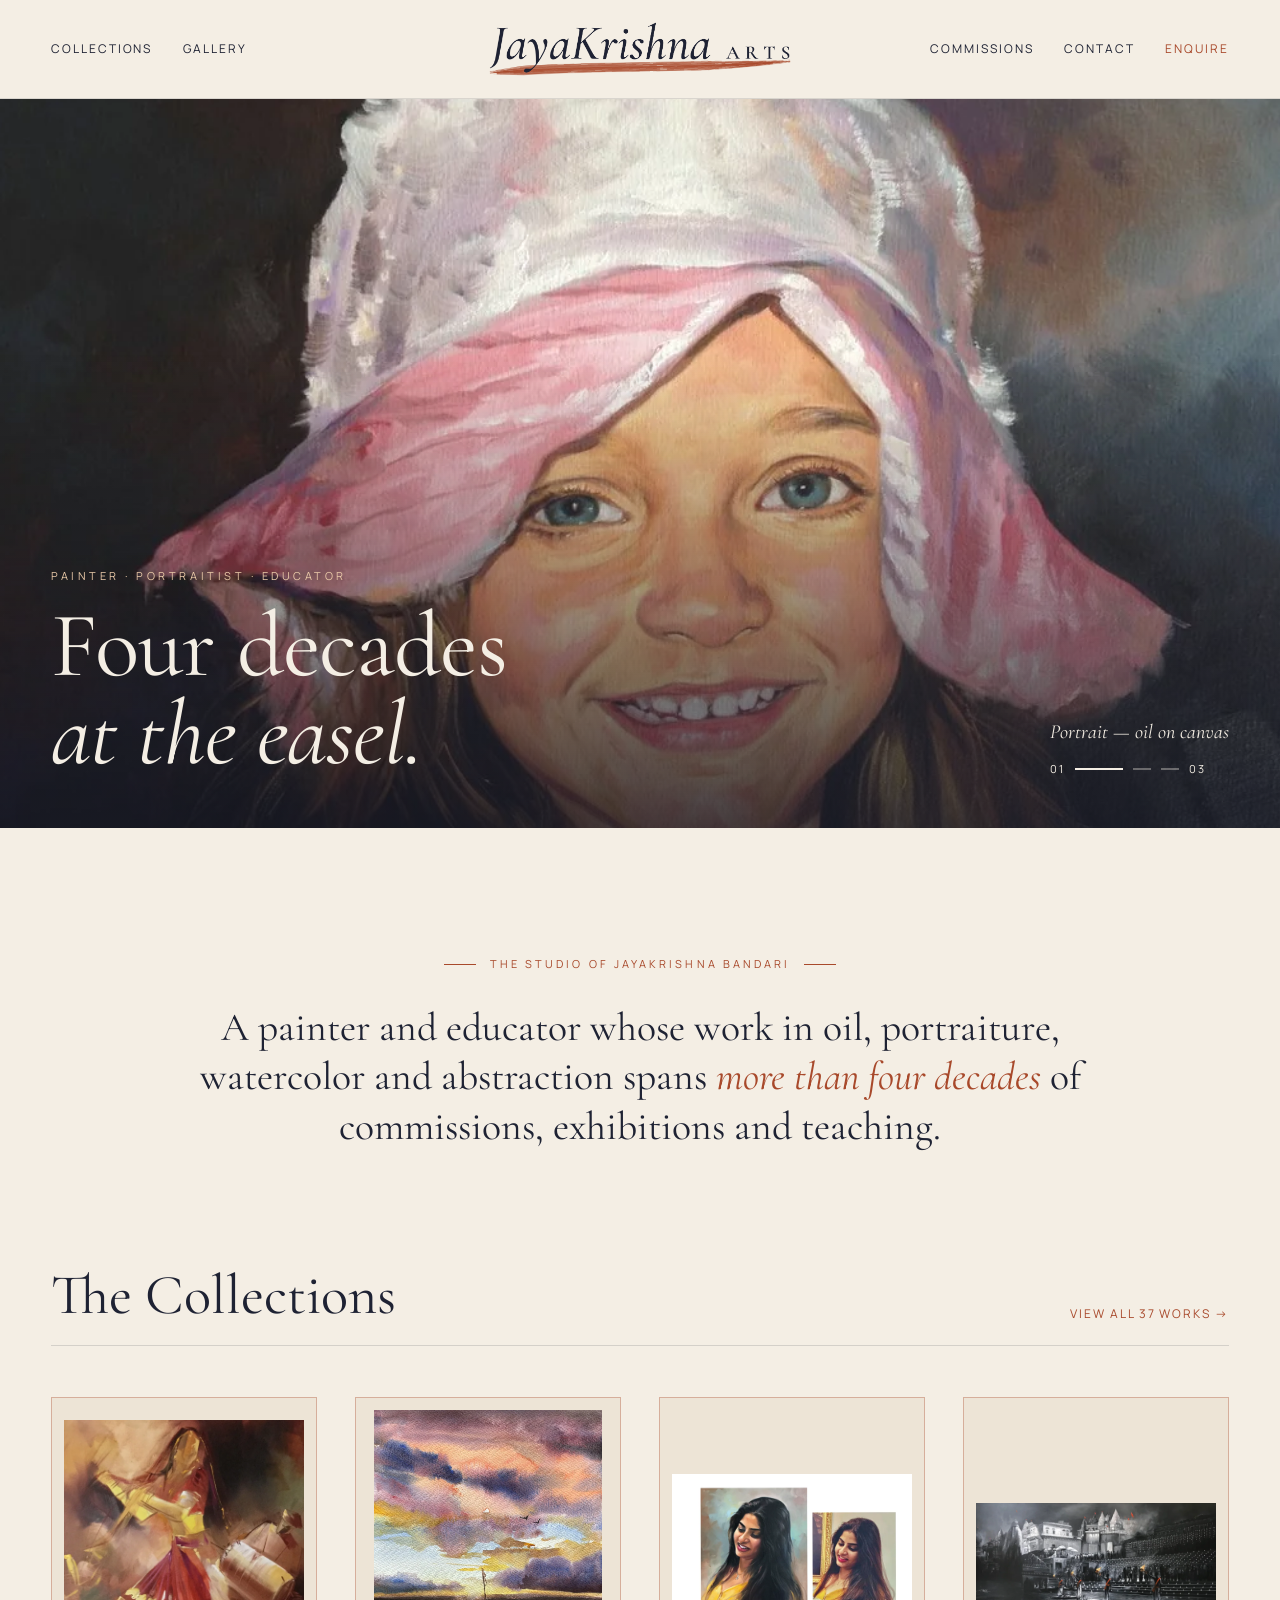
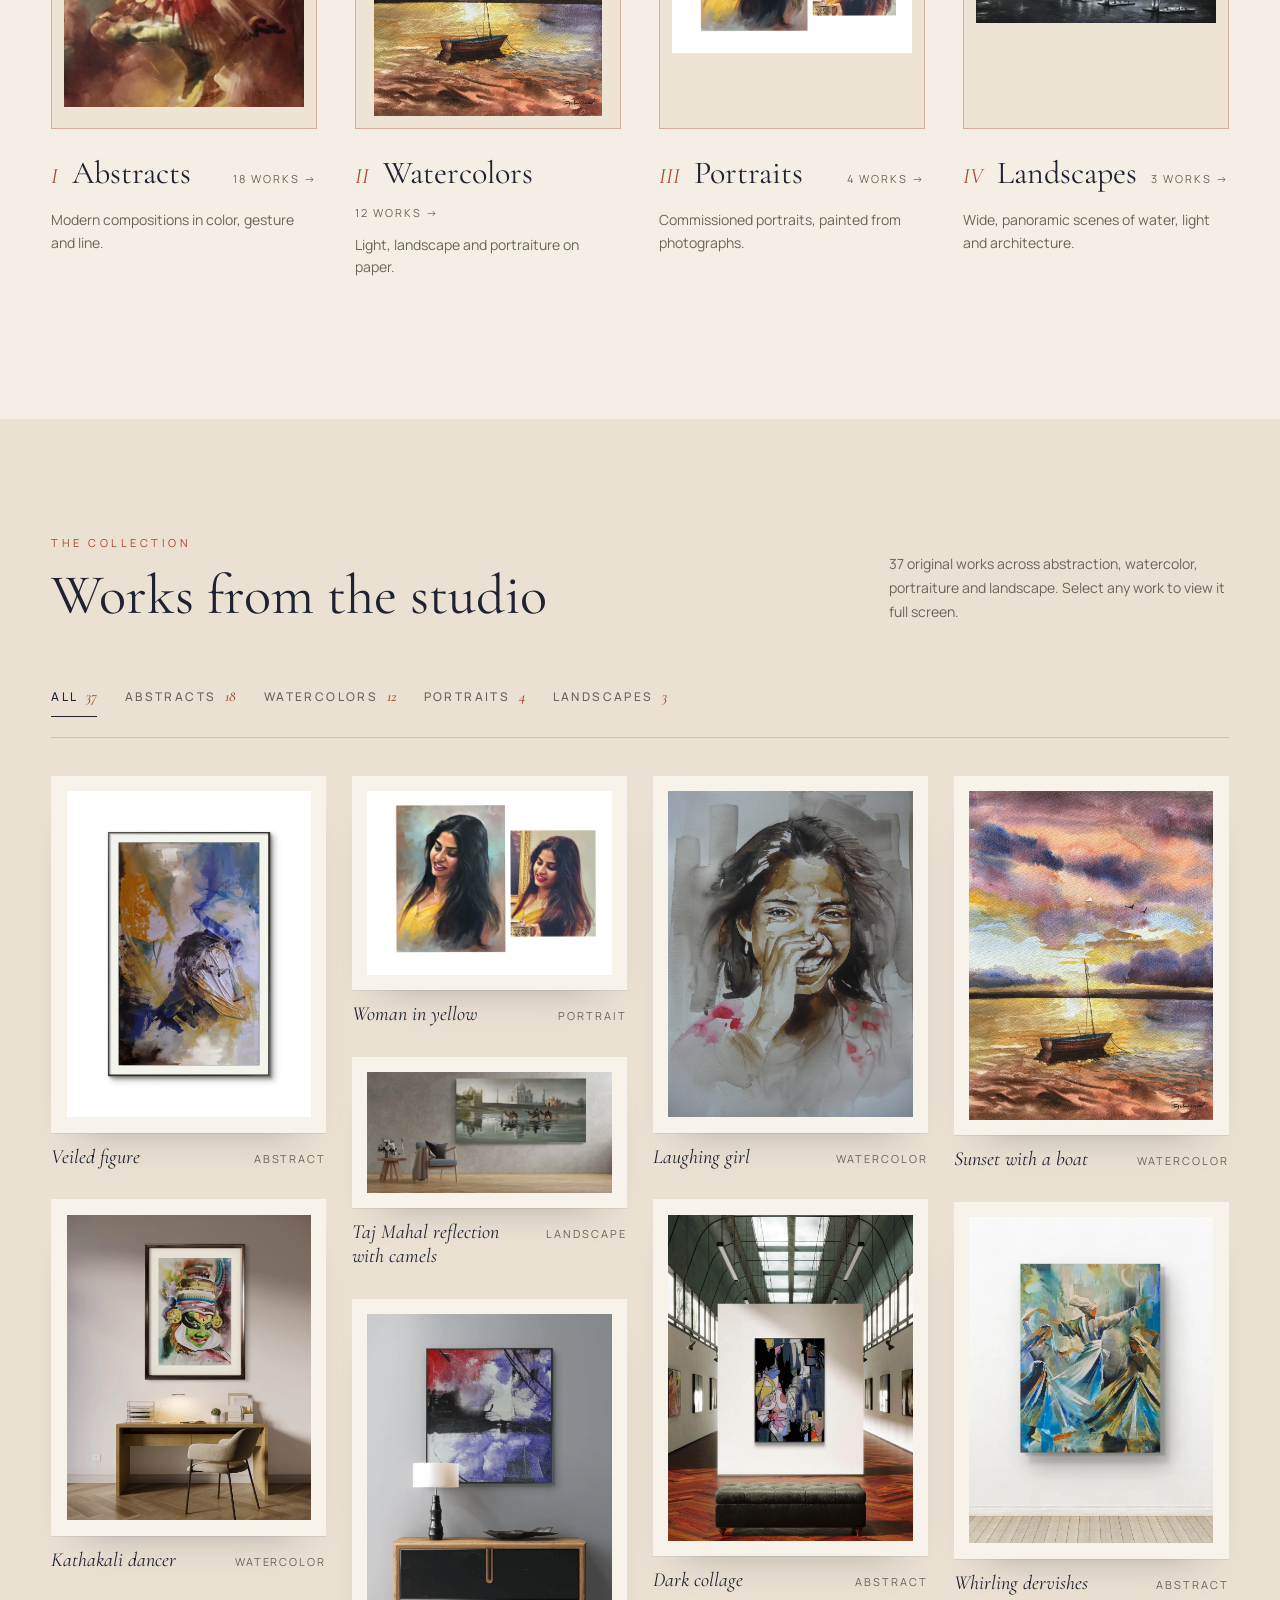
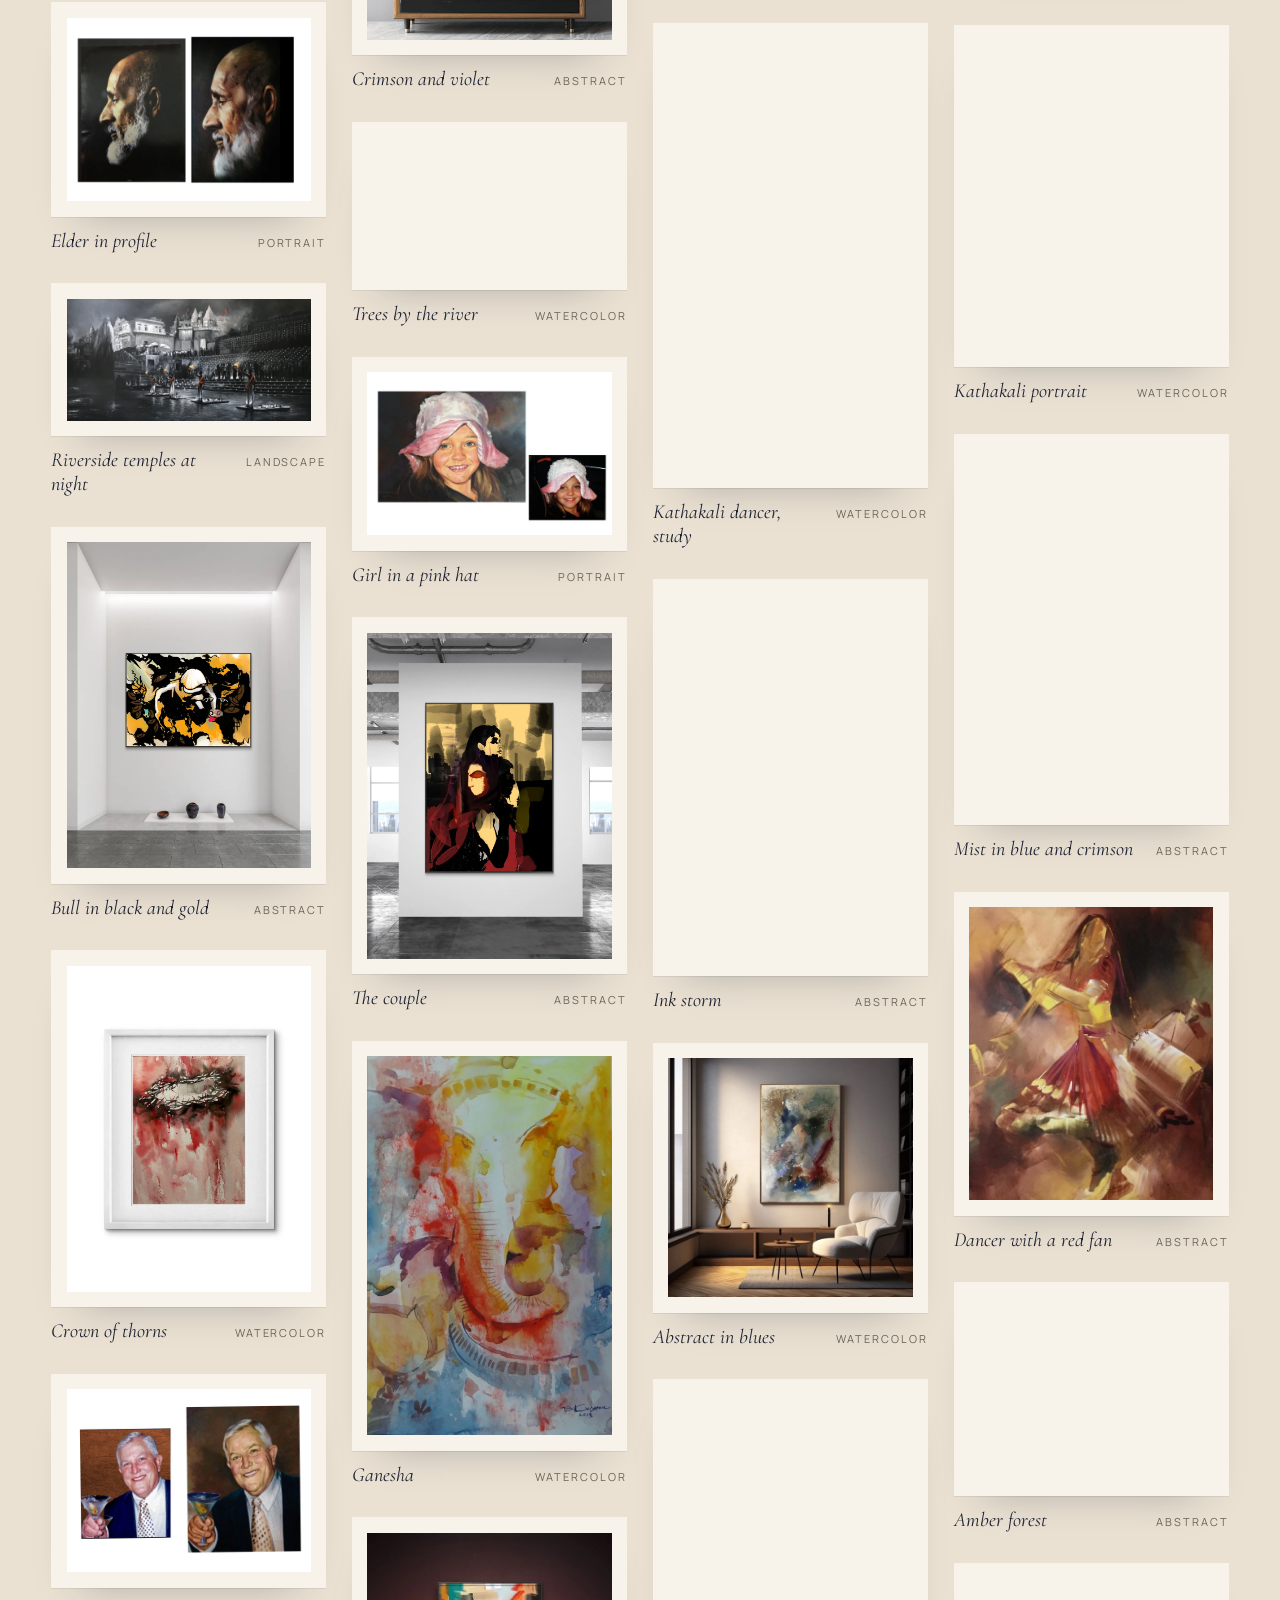
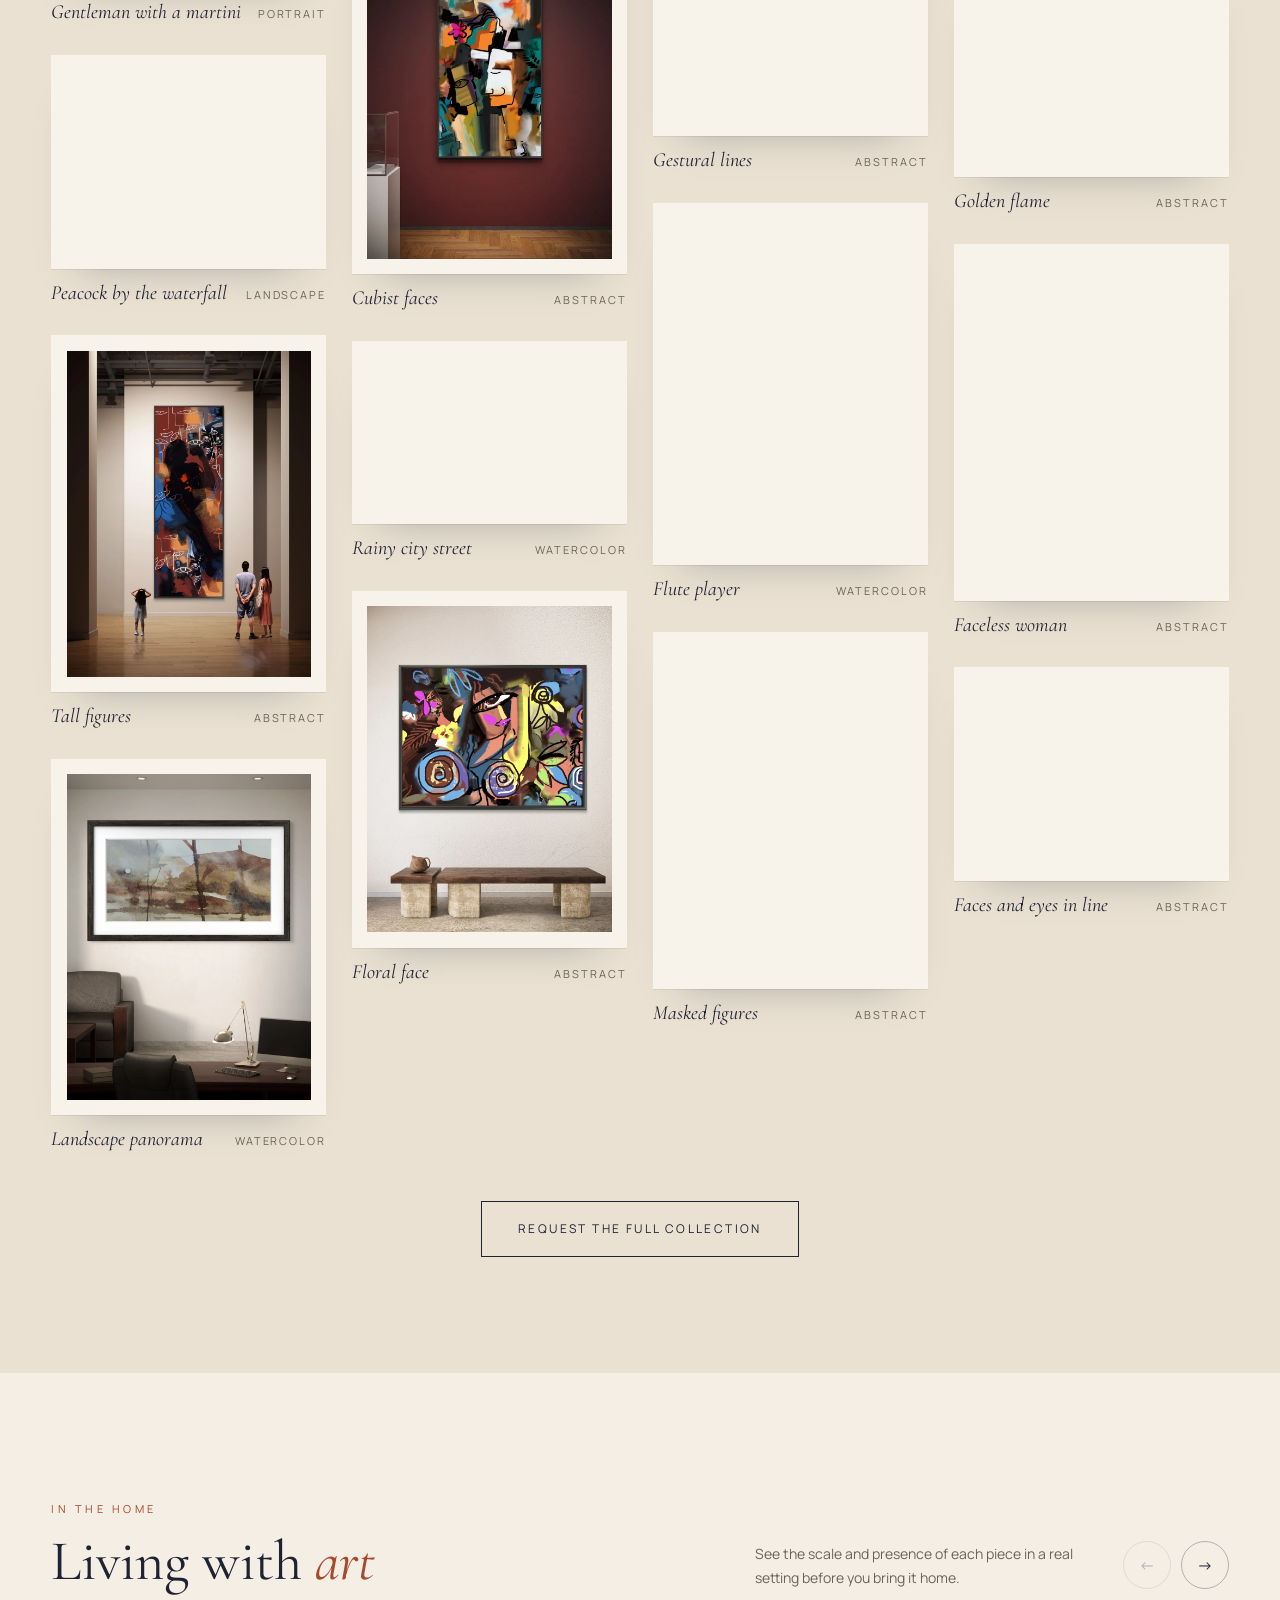
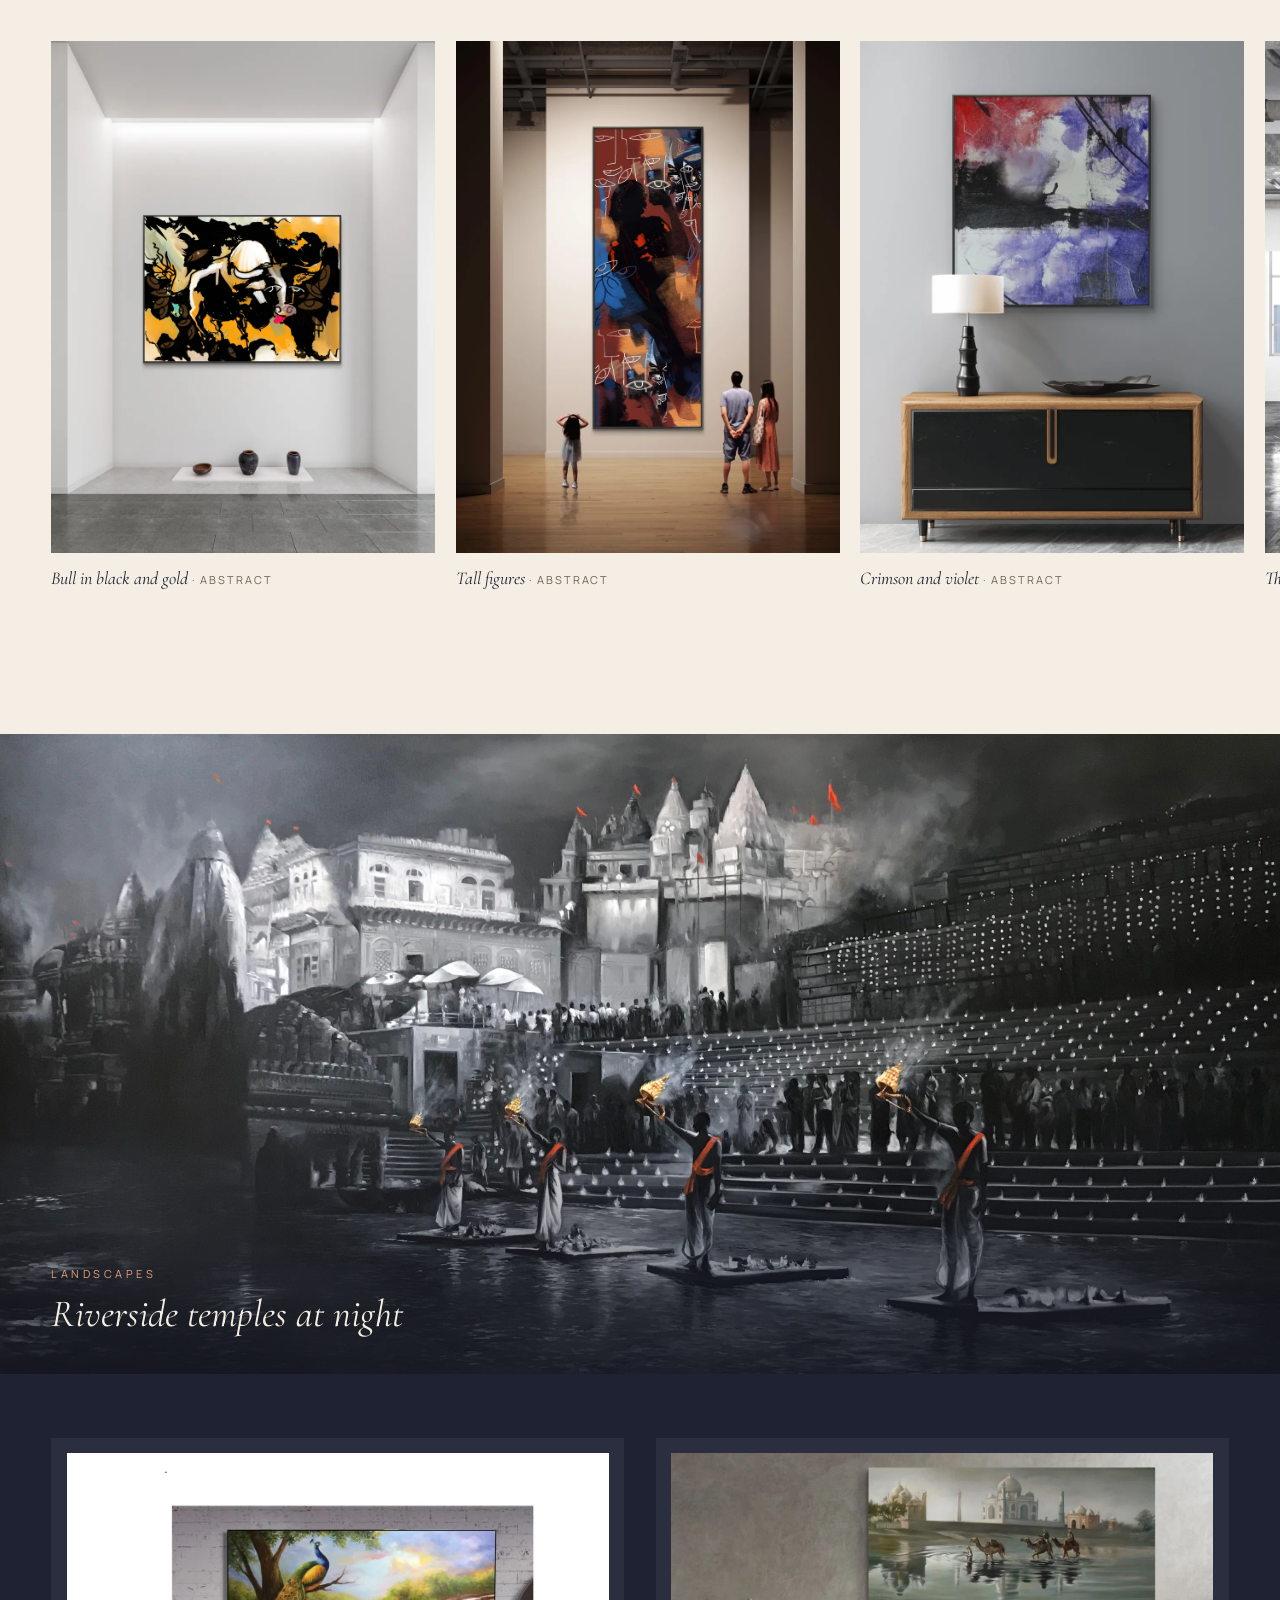
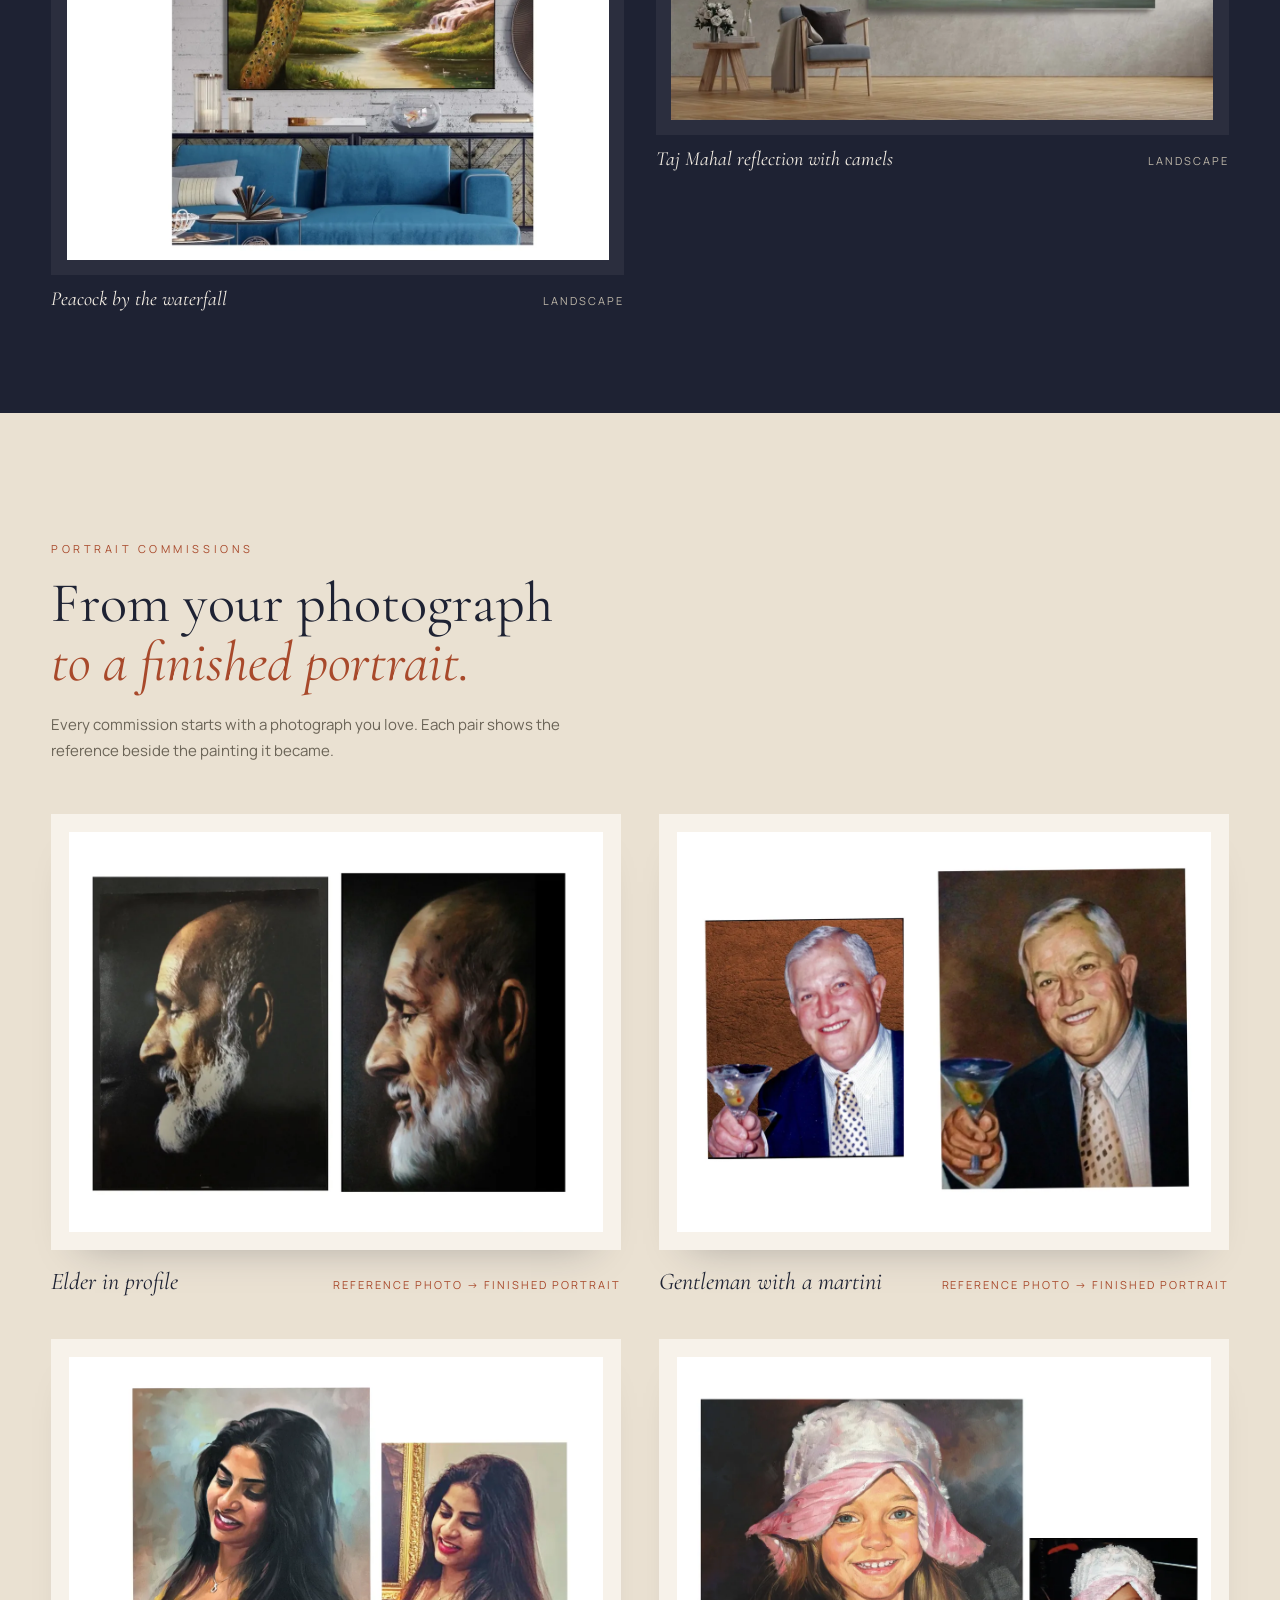
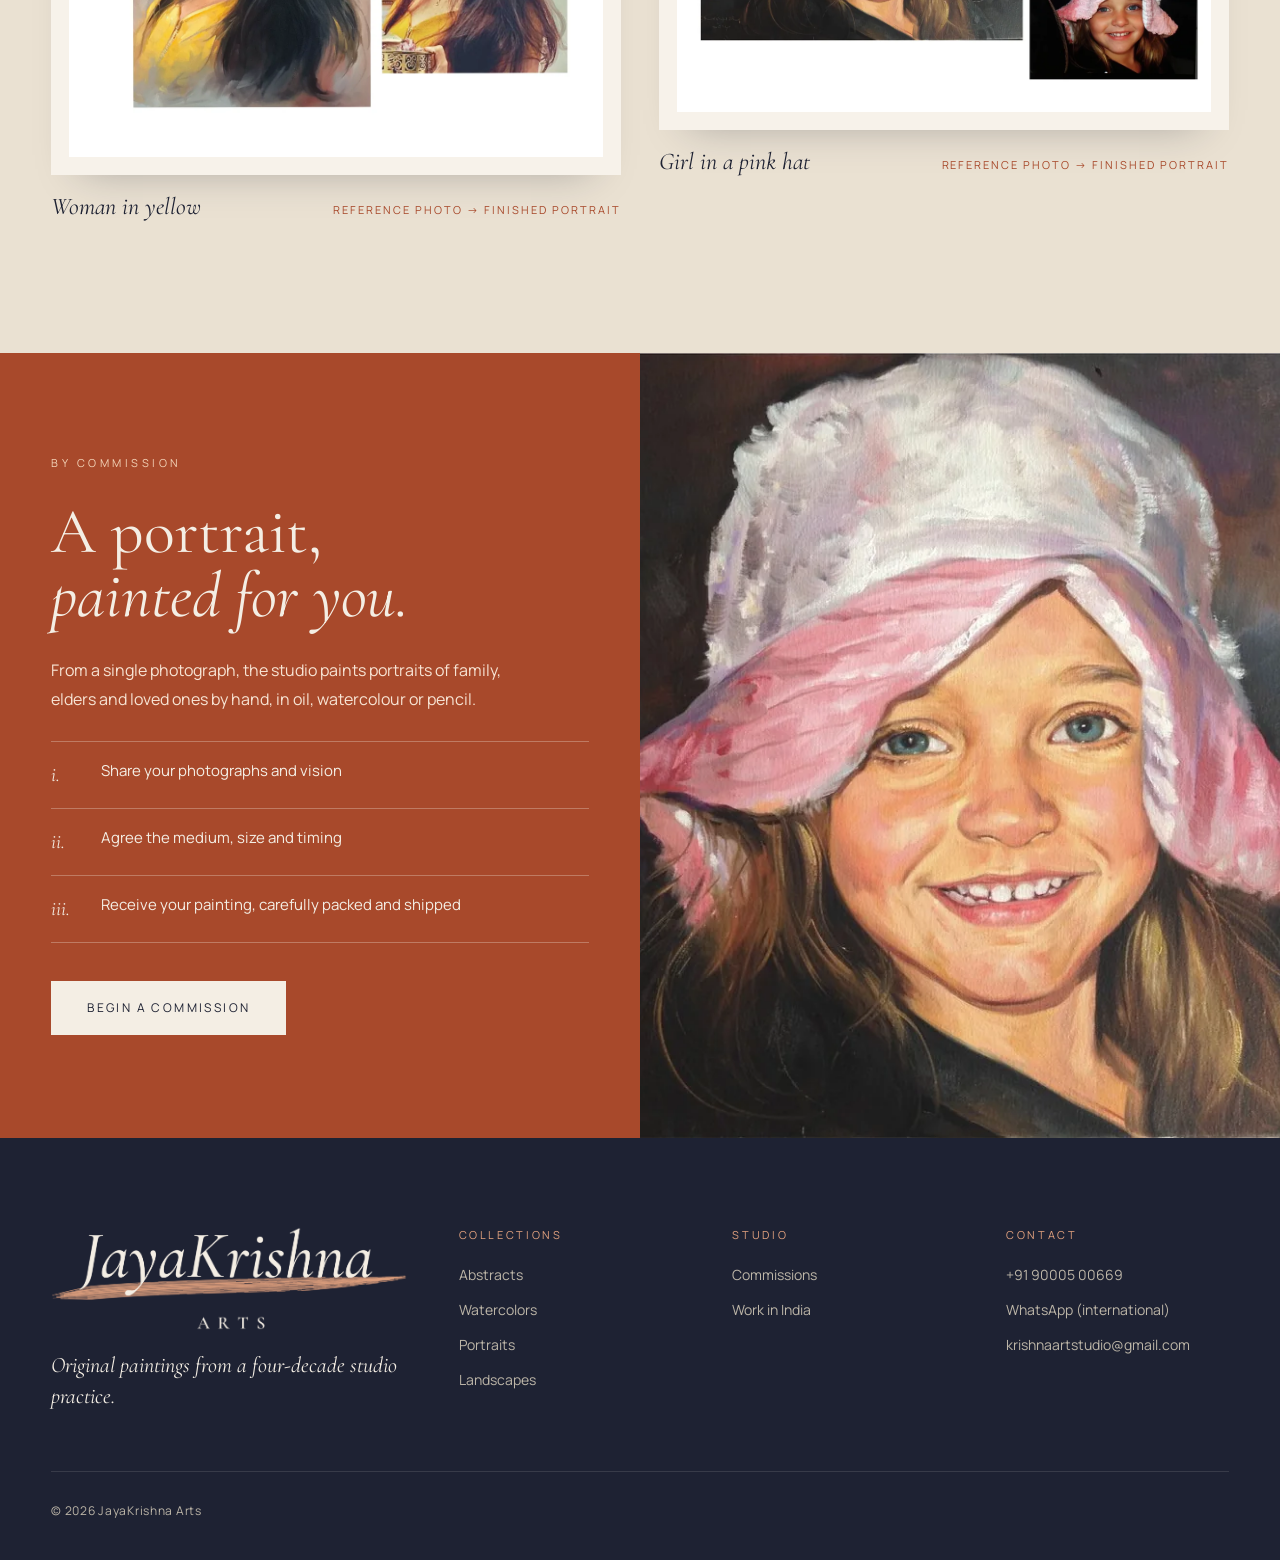
==== commit 1a68c2a2: "Enhance hero section in index.html by updating the headline structure for improved animation effects" ====
--- a/index.html
+++ b/index.html
@@ -122,7 +122,7 @@
   <div class="hero__copy">
     <div class="hero__text">
       <div class="hero__eyebrow">Painter · Portraitist · Educator</div>
-      <h1>Four decades<br><em>at the easel.</em></h1>
+      <h1><span class="ln"><span>Four decades</span></span><span class="ln"><em>at the easel.</em></span></h1>
     </div>
     <div class="hero__ctrl">
       <div class="hero__cap" data-cap-out aria-live="polite">Portrait — oil on canvas</div>
--- a/assets/styles.css
+++ b/assets/styles.css
@@ -1,2 +1,2 @@
 /*! tailwindcss v4.2.1 | MIT License | https://tailwindcss.com */
-@layer properties{@supports (((-webkit-hyphens:none)) and (not (margin-trim:inline))) or ((-moz-orient:inline) and (not (color:rgb(from red r g b)))){*,:before,:after,::backdrop{--tw-rotate-x:initial;--tw-rotate-y:initial;--tw-rotate-z:initial;--tw-skew-x:initial;--tw-skew-y:initial;--tw-border-style:solid;--tw-blur:initial;--tw-brightness:initial;--tw-contrast:initial;--tw-grayscale:initial;--tw-hue-rotate:initial;--tw-invert:initial;--tw-opacity:initial;--tw-saturate:initial;--tw-sepia:initial;--tw-drop-shadow:initial;--tw-drop-shadow-color:initial;--tw-drop-shadow-alpha:100%;--tw-drop-shadow-size:initial}}}@layer theme{:root,:host{--font-sans:ui-sans-serif, system-ui, sans-serif, "Apple Color Emoji", "Segoe UI Emoji", "Segoe UI Symbol", "Noto Color Emoji";--font-mono:ui-monospace, SFMono-Regular, Menlo, Monaco, Consolas, "Liberation Mono", "Courier New", monospace;--spacing:.25rem;--default-font-family:var(--font-sans);--default-mono-font-family:var(--font-mono)}}@layer base{*,:after,:before,::backdrop{box-sizing:border-box;border:0 solid;margin:0;padding:0}::file-selector-button{box-sizing:border-box;border:0 solid;margin:0;padding:0}html,:host{-webkit-text-size-adjust:100%;tab-size:4;line-height:1.5;font-family:var(--default-font-family,ui-sans-serif, system-ui, sans-serif, "Apple Color Emoji", "Segoe UI Emoji", "Segoe UI Symbol", "Noto Color Emoji");font-feature-settings:var(--default-font-feature-settings,normal);font-variation-settings:var(--default-font-variation-settings,normal);-webkit-tap-highlight-color:transparent}hr{height:0;color:inherit;border-top-width:1px}abbr:where([title]){-webkit-text-decoration:underline dotted;text-decoration:underline dotted}h1,h2,h3,h4,h5,h6{font-size:inherit;font-weight:inherit}a{color:inherit;-webkit-text-decoration:inherit;-webkit-text-decoration:inherit;-webkit-text-decoration:inherit;text-decoration:inherit}b,strong{font-weight:bolder}code,kbd,samp,pre{font-family:var(--default-mono-font-family,ui-monospace, SFMono-Regular, Menlo, Monaco, Consolas, "Liberation Mono", "Courier New", monospace);font-feature-settings:var(--default-mono-font-feature-settings,normal);font-variation-settings:var(--default-mono-font-variation-settings,normal);font-size:1em}small{font-size:80%}sub,sup{vertical-align:baseline;font-size:75%;line-height:0;position:relative}sub{bottom:-.25em}sup{top:-.5em}table{text-indent:0;border-color:inherit;border-collapse:collapse}:-moz-focusring{outline:auto}progress{vertical-align:baseline}summary{display:list-item}ol,ul,menu{list-style:none}img,svg,video,canvas,audio,iframe,embed,object{vertical-align:middle;display:block}img,video{max-width:100%;height:auto}button,input,select,optgroup,textarea{font:inherit;font-feature-settings:inherit;font-variation-settings:inherit;letter-spacing:inherit;color:inherit;opacity:1;background-color:#0000;border-radius:0}::file-selector-button{font:inherit;font-feature-settings:inherit;font-variation-settings:inherit;letter-spacing:inherit;color:inherit;opacity:1;background-color:#0000;border-radius:0}:where(select:is([multiple],[size])) optgroup{font-weight:bolder}:where(select:is([multiple],[size])) optgroup option{padding-inline-start:20px}::file-selector-button{margin-inline-end:4px}::placeholder{opacity:1}@supports (not ((-webkit-appearance:-apple-pay-button))) or (contain-intrinsic-size:1px){::placeholder{color:currentColor}@supports (color:color-mix(in lab, red, red)){::placeholder{color:color-mix(in oklab, currentcolor 50%, transparent)}}}textarea{resize:vertical}::-webkit-search-decoration{-webkit-appearance:none}::-webkit-date-and-time-value{min-height:1lh;text-align:inherit}::-webkit-datetime-edit{display:inline-flex}::-webkit-datetime-edit-fields-wrapper{padding:0}::-webkit-datetime-edit{padding-block:0}::-webkit-datetime-edit-year-field{padding-block:0}::-webkit-datetime-edit-month-field{padding-block:0}::-webkit-datetime-edit-day-field{padding-block:0}::-webkit-datetime-edit-hour-field{padding-block:0}::-webkit-datetime-edit-minute-field{padding-block:0}::-webkit-datetime-edit-second-field{padding-block:0}::-webkit-datetime-edit-millisecond-field{padding-block:0}::-webkit-datetime-edit-meridiem-field{padding-block:0}::-webkit-calendar-picker-indicator{line-height:1}:-moz-ui-invalid{box-shadow:none}button,input:where([type=button],[type=reset],[type=submit]){appearance:button}::file-selector-button{appearance:button}::-webkit-inner-spin-button{height:auto}::-webkit-outer-spin-button{height:auto}[hidden]:where(:not([hidden=until-found])){display:none!important}:root{--ivory:#f4eee4;--sand:#eae1d2;--sand-2:#ede4d6;--paper:#f7f2ea;--ink:#1e2233;--ink-2:#4a4539;--muted:#6b6457;--stone:#bdb6a8;--clay:#a8492b;--clay-soft:#e2a27f;--peach:#f2d3b8;--peach-2:#f7e4d4;--gold:#e9c9a8;--serif:"Cormorant Garamond", Georgia, serif;--sans:"Manrope", system-ui, sans-serif;--pad:clamp(20px, 4vw, 56px);--ease:cubic-bezier(.2,.7,.2,1)}html{scroll-behavior:smooth}body{background:var(--ivory);color:var(--ink);font-family:var(--sans);margin:0;overflow-x:clip}a{color:var(--clay);text-decoration:none;transition:color .3s}a:hover{color:var(--ink)}img{max-width:100%;display:block}:focus-visible{outline:2px solid var(--clay);outline-offset:3px}em{font-style:italic}}@layer components{.skip{z-index:100;background:var(--ink);color:var(--ivory);padding:8px 14px;position:absolute;top:8px;left:-999px}.skip:focus{color:var(--ivory);left:8px}.hdr{z-index:80;padding:22px var(--pad);background:var(--ivory);transition:padding .5s var(--ease), box-shadow .5s var(--ease), border-color .5s;animation:hdrIn .9s var(--ease) both;border-bottom:1px solid #1e22331f;justify-content:space-between;align-items:center;gap:24px;display:flex;position:sticky;top:0}.hdr:after{content:"";background:var(--clay);width:100%;height:2px;transform:scaleX(var(--progress,0));transform-origin:0;opacity:0;pointer-events:none;transition:opacity .4s;position:absolute;bottom:-1px;left:0}.hdr.is-scrolled{border-color:#0000;padding-top:12px;padding-bottom:12px;box-shadow:0 12px 32px -20px #1e223373}.hdr.is-scrolled:after{opacity:1}.hdr.is-scrolled .brand__logo{height:clamp(34px,3vw,42px)}@keyframes hdrIn{0%{opacity:0;transform:translateY(-100%)}to{opacity:1;transform:none}}main [id]{scroll-margin-top:72px}.hdr__nav{letter-spacing:.16em;text-transform:uppercase;flex:1;gap:clamp(18px,2.4vw,34px);font-size:12px;display:none}.hdr__nav--r{justify-content:flex-end}.hdr__nav a{color:var(--ink)}.hdr__nav a:hover,.hdr__nav .hdr__accent{color:var(--clay)}.hdr__nav .hdr__accent:hover{color:var(--ink)}.brand{flex:none;line-height:0;display:block}.brand__logo{width:auto;height:clamp(40px,4.2vw,58px);transition:height .5s var(--ease)}.menu-btn{min-height:44px;font:500 11px/1 var(--sans);letter-spacing:.2em;text-transform:uppercase;color:var(--ink);cursor:pointer;background:0 0;border:1px solid #1e22334d;align-items:center;gap:12px;padding:0 16px 0 18px;transition:border-color .3s,background .3s;display:inline-flex}.menu-btn:hover{border-color:var(--ink)}.menu-btn__label{height:1em;display:grid;overflow:hidden}.menu-btn__label span{transition:transform .5s var(--ease);grid-area:1/1}.menu-btn__label span+span{transform:translateY(110%)}.menu-btn[aria-expanded=true] .menu-btn__label span:first-child{transform:translateY(-110%)}.menu-btn[aria-expanded=true] .menu-btn__label span+span{transform:none}.menu-btn__icon{width:18px;height:10px;position:relative}.menu-btn__icon i{height:1.5px;transition:transform .5s var(--ease), top .5s var(--ease);background:currentColor;position:absolute;left:0;right:0}.menu-btn__icon i:first-child{top:0}.menu-btn__icon i:last-child{top:8.5px}.menu-btn[aria-expanded=true] .menu-btn__icon i:first-child{top:4.25px;transform:rotate(45deg)}.menu-btn[aria-expanded=true] .menu-btn__icon i:last-child{top:4.25px;transform:rotate(-45deg)}html.menu-open{overflow:hidden}html.menu-open .hdr:after{opacity:0}.mnav{z-index:70;background:var(--ivory);visibility:hidden;clip-path:inset(0 0 100%);transition:clip-path .7s var(--ease), visibility 0s linear .7s;display:flex;position:fixed;inset:0}.mnav:before{content:"";left:0;right:0;top:var(--hdr-h,89px);background:var(--clay);transform-origin:0;height:2px;transition:transform .8s var(--ease) .15s;position:absolute;transform:scaleX(0)}.mnav.is-open{visibility:visible;clip-path:inset(0);transition:clip-path .7s var(--ease), visibility 0s}.mnav.is-open:before{transform:scaleX(1)}.mnav__inner{width:100%;padding:calc(var(--hdr-h,89px) + clamp(28px, 6vh, 56px)) var(--pad) max(32px, env(safe-area-inset-bottom));flex-direction:column;justify-content:space-between;gap:40px;display:flex;overflow-y:auto}.mnav__list{margin:0;padding:0;list-style:none}.mnav__list li,.mnav__foot{opacity:0;transition:opacity .35s,transform .35s;transform:translateY(26px)}.mnav.is-open .mnav__list li,.mnav.is-open .mnav__foot{opacity:1;transition:opacity .7s var(--ease) calc(.22s + var(--i) * 70ms), transform .8s var(--ease) calc(.22s + var(--i) * 70ms);transform:none}.mnav__list a{color:var(--ink);border-bottom:1px solid #1e22331a;align-items:baseline;gap:18px;padding:12px 0;display:flex}.mnav__n{font:italic 400 15px/1 var(--serif);color:var(--clay);flex:none;width:22px}.mnav__t{font-family:var(--serif);transition:transform .45s var(--ease), color .3s;font-size:clamp(32px,9vw,44px);line-height:1.1}.mnav__list a:hover .mnav__t,.mnav__list a:focus-visible .mnav__t{color:var(--clay);transform:translate(10px)}.mnav__foot{flex-direction:column;gap:18px;display:flex}.mnav__cta{background:var(--clay);color:var(--ivory);font:500 12px/1 var(--sans);letter-spacing:.18em;text-transform:uppercase;align-self:flex-start;align-items:center;gap:12px;padding:16px 24px;display:inline-flex}.mnav__cta:hover{background:var(--ink);color:var(--ivory)}.mnav__contact{flex-direction:column;gap:8px;font-size:14px;display:flex}.mnav__contact a{color:var(--muted)}@media (prefers-reduced-motion:reduce){.mnav,.mnav.is-open,.mnav:before,.mnav__list li,.mnav__foot,.menu-btn__label span,.menu-btn__icon i,.hdr,.brand__logo{transition:none!important;animation:none!important}}@media (min-width:1000px){.hdr__nav{display:flex}.menu-btn,.mnav{display:none}}.hero{background:var(--ink);height:clamp(560px,57vw,820px);position:relative;overflow:hidden}.slide{opacity:0;transition:opacity 2.2s;position:absolute;inset:0}.slide.is-active{opacity:1}.slide img{object-fit:cover;width:100%;max-width:none;height:100%;transition:transform 9s linear;transform:scale(1)}.slide.is-active img{transform:scale(1.08)}.hero__shade{background:linear-gradient(#14162200 35%,#141622c7 100%);position:absolute;inset:0}.hero__copy{left:var(--pad);right:var(--pad);color:var(--ivory);flex-wrap:wrap;justify-content:space-between;align-items:flex-end;gap:28px;display:flex;position:absolute;bottom:clamp(28px,4vw,56px)}.hero__text{flex:420px;max-width:760px}.hero__eyebrow{letter-spacing:.32em;text-transform:uppercase;color:var(--gold);margin-bottom:18px;font-size:11px}.hero h1{font-family:var(--serif);letter-spacing:-.01em;margin:0;font-size:clamp(52px,7.2vw,104px);font-weight:400;line-height:.95}.hero__ctrl{flex-direction:column;align-items:flex-start;gap:14px;display:flex}.hero__cap{font-family:var(--serif);font-size:20px;font-style:italic}.hero__bars{letter-spacing:.2em;align-items:center;gap:10px;font-size:11px;display:flex}.hero__bar{background:var(--ivory);opacity:.45;cursor:pointer;border:0;width:18px;height:2px;padding:0;transition:all .6s;position:relative}.hero__bar:after{content:"";position:absolute;inset:-10px 0}.hero__bar.is-active{opacity:1;width:48px}.intro{padding:clamp(80px, 10vw, 150px) var(--pad) clamp(70px, 9vw, 130px);text-align:center;flex-direction:column;align-items:center;gap:30px;display:flex}.rule-label{letter-spacing:.28em;text-transform:uppercase;color:var(--clay);align-items:center;gap:14px;font-size:11px;display:flex}.rule-label span{background:var(--clay);flex:none;width:32px;height:1px}.intro__p{font-family:var(--serif);text-wrap:pretty;max-width:1000px;margin:0;font-size:clamp(26px,3.1vw,44px);line-height:1.25}.intro__p em{color:var(--clay)}.h-sec{font-family:var(--serif);margin:0;font-size:clamp(40px,4.4vw,64px);font-weight:400;line-height:1}.h-sec--cinema{margin:0 0 24px;line-height:1.05}.h-artist{font-family:var(--serif);margin:0;font-size:clamp(44px,5vw,72px);font-weight:400;line-height:1}.label{letter-spacing:.32em;text-transform:uppercase;color:var(--clay);margin-bottom:16px;font-size:11px}.label--light{color:var(--clay-soft);margin-bottom:20px}.label--peach{color:var(--peach);margin-bottom:0}.link-caps{letter-spacing:.16em;text-transform:uppercase;font-size:12px}.cols-sec{padding:0 var(--pad) clamp(90px, 11vw, 160px)}.sec-bar{border-bottom:1px solid #1e223326;flex-wrap:wrap;justify-content:space-between;align-items:flex-end;gap:16px;margin-bottom:clamp(32px,4vw,56px);padding-bottom:22px;display:flex}.cols{grid-template-columns:repeat(auto-fit,minmax(min(100%,300px),1fr));gap:clamp(36px,3vw,44px);display:grid}.col{color:var(--ink);flex-direction:column;gap:20px;min-width:0;display:flex}.col:hover{color:var(--ink)}.col__arch{aspect-ratio:4/5;background:var(--sand-2);border:1px solid #a8492b59;padding:12px;overflow:hidden}.col__inner{width:100%;height:100%;overflow:hidden}.col__inner img{object-fit:contain;width:100%;height:100%;transition:transform 1.6s var(--ease)}.col__meta{flex-wrap:wrap;justify-content:space-between;align-items:baseline;gap:8px;display:flex}.col__title{align-items:baseline;gap:14px;display:flex}.col__num{font-family:var(--serif);color:var(--clay);font-size:22px;font-style:italic}.col__name{font-family:var(--serif);font-size:clamp(28px,2.5vw,36px)}.col__more{letter-spacing:.18em;text-transform:uppercase;color:var(--muted);font-size:11px}.col__desc{color:var(--muted);margin:-8px 0 0;font-size:14px;line-height:1.6}.featured{background:var(--sand);padding:clamp(80px, 9vw, 130px) var(--pad)}.featured__head{flex-wrap:wrap;justify-content:space-between;align-items:flex-end;gap:20px;margin-bottom:clamp(36px,4vw,60px);display:flex}.featured__head p{max-width:340px;color:var(--muted);margin:0;font-size:14px;line-height:1.7}.featured__cta{justify-content:center;margin-top:clamp(50px,6vw,80px);display:flex}.btn-line{border:1px solid var(--ink);color:var(--ink);letter-spacing:.2em;text-transform:uppercase;text-align:center;padding:18px 36px;font-size:12px;transition:all .4s}.btn-line:hover{background:var(--ink);color:var(--ivory)}.cols--four{grid-template-columns:repeat(auto-fit,minmax(min(100%,230px),1fr))}.col__inner img{transition:transform 1.6s var(--ease)}.col:hover .col__inner img{transform:scale(1.04)}.sr-only{clip:rect(0 0 0 0);white-space:nowrap;border:0;width:1px;height:1px;margin:-1px;padding:0;position:absolute;overflow:hidden}.filters{border-bottom:1px solid #1e223326;flex-wrap:wrap;gap:8px 28px;margin:0 0 clamp(28px,3vw,44px);padding-bottom:18px;display:flex}.filter{cursor:pointer;min-height:44px;font:500 12px/1 var(--sans);letter-spacing:.2em;text-transform:uppercase;color:var(--muted);background:0 0;border:0;padding:10px 0;transition:color .3s;position:relative}.filter span{font-family:var(--serif);letter-spacing:0;color:var(--clay);margin-left:4px;font-size:15px;font-style:italic}.filter:after{content:"";background:var(--ink);transform-origin:0;height:1px;transition:transform .4s var(--ease);position:absolute;bottom:2px;left:0;right:0;transform:scaleX(0)}.filter:hover,.filter.is-active{color:var(--ink)}.filter.is-active:after{transform:scaleX(1)}.masonry{columns:4 240px;column-gap:clamp(16px,2vw,28px)}.tile{break-inside:avoid;color:var(--ink);margin:0 0 clamp(20px,2.4vw,36px);display:block}.tile:hover{color:var(--ink)}.tile[hidden]{display:none}.tile__frame{background:var(--paper);padding:clamp(10px,1.2vw,16px);display:block;overflow:hidden;box-shadow:0 1px #1e223314,0 24px 40px -30px #1e223359}.tile__frame img{width:100%;height:auto;transition:transform 1.2s var(--ease);cursor:zoom-in}.tile:hover .tile__frame img,.pano__item:hover .tile__frame img{transform:scale(1.03)}.tile__meta{justify-content:space-between;align-items:baseline;gap:12px;padding-top:12px;display:flex}.tile__t{font-family:var(--serif);font-size:20px;font-style:italic;line-height:1.2}.tile__c{letter-spacing:.18em;text-transform:uppercase;color:var(--muted);flex:none;font-size:11px}.gallery .featured__cta{margin-top:clamp(30px,4vw,50px)}@media (max-width:600px){.masonry{columns:2;column-gap:12px}.tile{margin-bottom:18px}.tile__frame{padding:7px}.tile__meta{flex-direction:column;gap:4px;padding-top:8px}.tile__t{font-size:16px}.tile__c{font-size:10px}.filters{gap:4px 20px}}.living{padding:clamp(80px,10vw,140px) 0}.living__head{padding:0 var(--pad);flex-wrap:wrap;justify-content:space-between;align-items:flex-end;gap:24px;margin-bottom:clamp(32px,4vw,56px);display:flex}.living__head .h-sec em{color:var(--clay)}.living__side{flex-wrap:wrap;align-items:flex-end;gap:28px;display:flex}.living__side p{max-width:340px;color:var(--muted);margin:0;font-size:14px;line-height:1.7}.rail__ctrl{gap:10px;display:flex}.rail__ctrl button{cursor:pointer;width:48px;height:48px;color:var(--ink);background:0 0;border:1px solid #1e22334d;border-radius:50%;font-size:16px;transition:background .3s,color .3s,opacity .3s}.rail__ctrl button:hover:not(:disabled){background:var(--ink);color:var(--ivory)}.rail__ctrl button:disabled{opacity:.3;cursor:default}.rail__track{scroll-snap-type:x mandatory;scroll-padding:0 var(--pad);padding:0 var(--pad) 14px;scrollbar-width:thin;scrollbar-color:#1e223340 transparent;gap:clamp(14px,1.6vw,24px);display:flex;overflow-x:auto}.rail__item{scroll-snap-align:start;color:var(--ink);flex-direction:column;flex:none;gap:12px;display:flex}.rail__item:hover{color:var(--ink)}.rail__item img{cursor:zoom-in;width:auto;max-width:none;height:clamp(300px,40vw,560px);transition:filter .4s}.rail__item:hover img{filter:brightness(1.04)}.rail__cap{font-family:var(--serif);font-size:18px;font-style:italic}.rail__cap em{font-family:var(--sans);letter-spacing:.18em;text-transform:uppercase;color:var(--muted);font-size:11px;font-style:normal}.pano{background:var(--ink);color:var(--ivory);padding-bottom:clamp(60px,8vw,110px)}.pano__main{color:var(--ivory);display:block;position:relative}.pano__main:hover{color:var(--ivory)}.pano__main img{cursor:zoom-in;width:100%;height:auto}.pano__main:after{content:"";pointer-events:none;background:linear-gradient(#14162200 55%,#141622bf);position:absolute;inset:0}.pano__cap{left:var(--pad);z-index:1;flex-direction:column;display:flex;position:absolute;bottom:clamp(20px,3vw,44px)}.pano__cap .label{margin-bottom:10px}.pano__t{font-family:var(--serif);font-size:clamp(26px,3vw,44px);font-style:italic;line-height:1.1}.pano__duo{padding:clamp(40px, 5vw, 70px) var(--pad) 0;grid-template-columns:repeat(auto-fit,minmax(min(100%,340px),1fr));gap:clamp(20px,2.5vw,36px);display:grid}.pano__item{color:var(--ivory);display:block}.pano__item:hover{color:var(--ivory)}.pano__item .tile__frame{box-shadow:none;background:#f4eee40f}.pano__item .tile__frame img{cursor:zoom-in;width:100%;height:auto}.pano__item .tile__c{color:var(--stone)}.ba{padding:clamp(80px, 10vw, 140px) var(--pad);background:var(--sand)}.ba__head{max-width:760px;margin-bottom:clamp(36px,4vw,60px)}.ba__head .h-sec{line-height:1.05}.ba__head .h-sec em{color:var(--clay)}.ba__head p{color:var(--muted);max-width:520px;margin:20px 0 0;font-size:15px;line-height:1.7}.ba__grid{grid-template-columns:repeat(auto-fit,minmax(min(100%,460px),1fr));gap:clamp(28px,3vw,48px);display:grid}.ba__item{color:var(--ink);flex-direction:column;gap:14px;display:flex}.ba__item:hover{color:var(--ink)}.ba__frame{background:var(--paper);padding:clamp(12px,1.4vw,20px);display:block;overflow:hidden;box-shadow:0 24px 40px -30px #1e223359}.ba__frame img{cursor:zoom-in;width:100%;height:auto;transition:transform 1.2s var(--ease)}.ba__item:hover .ba__frame img{transform:scale(1.02)}.ba__meta{flex-wrap:wrap;justify-content:space-between;align-items:baseline;gap:12px;display:flex}.ba__t{font-family:var(--serif);font-size:24px;font-style:italic}.ba__c{letter-spacing:.18em;text-transform:uppercase;color:var(--clay);font-size:11px}.lb-lock,.lb-lock body{overflow:hidden}.lb{z-index:1000;color:#f4eee4;opacity:0;background:#12141e;transition:opacity .25s;display:none;position:fixed;inset:0}.lb.is-open{display:block}.lb.is-visible{opacity:1}.lb:focus{outline:none}.lb__stage{touch-action:none;justify-content:center;align-items:center;display:flex;position:absolute;inset:64px 84px 112px;overflow:hidden}.lb__img{-webkit-user-select:none;user-select:none;-webkit-user-drag:none;cursor:zoom-in;transform-origin:50%;max-width:none;transition:transform .35s var(--ease);box-shadow:0 30px 80px -30px #000000b3}.lb.is-zoomed .lb__img{cursor:grab}.lb.is-dragging .lb__img{transition:none}.lb.is-zoomed.is-dragging .lb__img{cursor:grabbing}.lb__spin{opacity:0;pointer-events:none;border:2px solid #f4eee440;border-top-color:#f4eee4;border-radius:50%;width:34px;height:34px;margin:-17px 0 0 -17px;transition:opacity .3s .3s;animation:.9s linear infinite lbspin;position:absolute;top:50%;left:50%}.lb.is-loading .lb__spin{opacity:1}@keyframes lbspin{to{transform:rotate(360deg)}}.lb__bar{height:64px;padding:0 12px 0 var(--pad);justify-content:space-between;align-items:center;display:flex;position:absolute;top:0;left:0;right:0}.lb__count{letter-spacing:.2em;opacity:.8;font-size:12px}.lb__tools{gap:4px;display:flex}.lb__btn,.lb__nav{color:#f4eee4;cursor:pointer;background:0 0;border:0;border-radius:50%;place-items:center;transition:background .25s;display:grid}.lb__btn{width:44px;height:44px}.lb__nav{background:#f4eee40f;width:52px;height:52px;position:absolute;top:calc(50% - 24px)}.lb__nav--prev{left:16px}.lb__nav--next{right:16px}.lb__btn:hover,.lb__nav:hover{background:#f4eee424}.lb.is-single .lb__nav,.lb.is-single .lb__count{display:none}.lb__cap{min-height:112px;padding:18px var(--pad) max(18px, env(safe-area-inset-bottom));flex-wrap:wrap;justify-content:space-between;align-items:center;gap:10px 24px;display:flex;position:absolute;bottom:0;left:0;right:0}.lb__t{font-family:var(--serif);font-size:clamp(20px,2vw,26px);font-style:italic;line-height:1.2}.lb__m{letter-spacing:.2em;text-transform:uppercase;color:#bdb6a8;margin-top:6px;font-size:11px}.lb__a{color:#f4eee4;font:500 11px/1 var(--sans);letter-spacing:.2em;text-transform:uppercase;border:1px solid #f4eee480;padding:12px 22px;transition:background .3s,color .3s}.lb__a:hover{color:#1e2233;background:#f4eee4}.lb.is-zoomed .lb__cap,.lb.is-zoomed .lb__nav{opacity:0;pointer-events:none}@media (max-width:700px){.lb__stage{inset:56px 0 128px}.lb__bar{height:56px}.lb__nav{width:44px;height:44px;top:auto;bottom:138px}.lb__nav--prev{left:10px}.lb__nav--next{right:10px}.lb__cap{min-height:128px}}@media (prefers-reduced-motion:reduce){.lb,.lb__img{transition:none}.lb__spin{animation:none}}.page-intro{padding:clamp(80px, 10vw, 150px) var(--pad) clamp(60px, 8vw, 110px);text-align:center;flex-direction:column;align-items:center;gap:28px;display:flex}.page-intro__h{font-family:var(--serif);margin:0;font-size:clamp(48px,6.4vw,96px);font-weight:400;line-height:1}.page-intro__h em{color:var(--clay)}.page-intro__p{color:var(--ink-2);max-width:680px;margin:0;font-size:16px;line-height:1.8}.india-works{background:var(--ivory)}.india-cta{flex-wrap:wrap;gap:14px}.cinema{background:var(--ink);color:var(--ivory);padding:clamp(80px, 10vw, 140px) var(--pad)}.cinema__grid{grid-template-columns:repeat(auto-fit,minmax(min(100%,400px),1fr));gap:clamp(40px,7vw,100px);display:grid}.cinema__p{color:var(--stone);max-width:420px;margin:0;font-size:15px;line-height:1.8}.films{flex-direction:column;display:flex}.film{border-bottom:1px solid #f4eee424;justify-content:space-between;align-items:baseline;gap:16px;padding:20px 0;transition:padding .4s;display:flex}.film:hover{padding-left:16px}.film__t{font-family:var(--serif);font-size:clamp(24px,2.4vw,34px);font-style:italic;line-height:1.1}.film__y{letter-spacing:.2em;color:var(--clay-soft);flex:none;font-size:13px}.exh__head{flex-wrap:wrap;justify-content:space-between;align-items:flex-end;gap:12px;margin-top:clamp(70px,8vw,120px);margin-bottom:32px;display:flex}.exh__head h3{font-family:var(--serif);margin:0;font-size:clamp(34px,3vw,44px);font-weight:400}.exh__head span{color:var(--stone);letter-spacing:.06em;font-size:12px}.exh{grid-template-columns:repeat(auto-fit,minmax(min(100%,260px),1fr));gap:20px;display:grid}.exh__img{aspect-ratio:4/3;overflow:hidden}.exh__img img{object-fit:cover;width:100%;height:100%;transition:transform 1.6s}.exh__img:hover img{transform:scale(1.05)}.honours{padding:clamp(80px, 10vw, 150px) var(--pad)}.honours__head{text-align:center;margin-bottom:clamp(40px,5vw,70px)}.honours__head .label{margin-bottom:18px}.honours__head .h-sec{font-size:clamp(38px,4.4vw,64px);line-height:1.05}.honours__grid{grid-template-columns:repeat(auto-fit,minmax(min(100%,280px),1fr));gap:40px;display:grid}.honor{flex-direction:column;gap:20px;min-width:0;display:flex}.honor__img{aspect-ratio:4/3;overflow:hidden}.honor__img img{object-fit:contain;width:100%;height:100%}.honor__text{border-top:1px solid var(--clay);flex-direction:column;gap:6px;padding-top:16px;display:flex}.honor__t{font-family:var(--serif);font-size:26px}.honor__s{color:var(--muted);font-size:13px}.quotes{background:var(--sand);padding:clamp(80px, 10vw, 140px) var(--pad);text-align:center;flex-direction:column;align-items:center;gap:36px;display:flex}.quotes__mark{font-family:var(--serif);color:var(--clay);height:50px;font-size:120px;line-height:.5}.quote{flex-direction:column;align-items:center;gap:36px;margin:0;display:flex}.quote[hidden]{display:none}.quote blockquote{font-family:var(--serif);text-wrap:pretty;max-width:980px;min-height:2.6em;margin:0;font-size:clamp(26px,2.9vw,42px);font-style:italic;line-height:1.3;animation:.6s qfade}.quote figcaption{letter-spacing:.24em;text-transform:uppercase;color:var(--muted);font-size:12px}.quotes__nav{align-items:center;gap:16px;display:flex}.quotes__nav span{letter-spacing:.2em;min-width:60px;font-size:12px}.quotes__nav button{cursor:pointer;width:48px;height:48px;color:var(--ink);background:0 0;border:1px solid #1e22334d;border-radius:50%;font-size:16px;transition:background .3s,color .3s}.quotes__nav button:hover{background:var(--ink);color:var(--ivory)}@keyframes qfade{0%{opacity:0;transform:translateY(8px)}to{opacity:1;transform:none}}.comm{background:var(--clay);color:var(--ivory);grid-template-columns:repeat(auto-fit,minmax(min(100%,460px),1fr));display:grid}.comm__body{padding:clamp(70px, 8vw, 120px) var(--pad);flex-direction:column;gap:28px;display:flex}.comm__body>p{max-width:460px;color:var(--peach-2);margin:0;font-size:16px;line-height:1.8}.steps{border-top:1px solid #f4eee44d;flex-direction:column;display:flex}.step{border-bottom:1px solid #f4eee44d;gap:20px;padding:18px 0;font-size:15px;display:flex}.step span:first-child{font-family:var(--serif);flex:none;width:30px;font-size:20px;font-style:italic}.btn-solid{background:var(--ivory);color:var(--ink);letter-spacing:.2em;text-transform:uppercase;align-self:flex-start;margin-top:10px;padding:18px 36px;font-size:12px;transition:all .4s}.btn-solid:hover{background:var(--ink);color:var(--ivory)}.comm__media{min-height:clamp(420px,52vw,760px);position:relative;overflow:hidden}.comm__media img{object-fit:cover;width:100%;height:100%;position:absolute;inset:0}.ftr{background:var(--ink);color:var(--stone);padding:clamp(60px, 7vw, 100px) var(--pad) 40px}.ftr__grid{border-bottom:1px solid #f4eee41f;grid-template-columns:1fr;gap:40px;padding-bottom:60px;display:grid}.ftr__brand{flex-direction:column;gap:20px;max-width:420px;display:flex}@media (min-width:640px){.ftr__grid{grid-template-columns:repeat(3,minmax(0,1fr));column-gap:32px}.ftr__brand{grid-column:1/-1}}@media (min-width:1000px){.ftr__grid{grid-template-columns:minmax(0,1.6fr) repeat(3,minmax(0,1fr));align-items:start;column-gap:clamp(32px,4vw,64px)}.ftr__brand{grid-column:auto}}.ftr__logo{line-height:0}.ftr__logo img{width:auto;height:clamp(78px,8vw,104px)}.ftr__brand p{font-family:var(--serif);color:var(--ivory);margin:0;font-size:22px;font-style:italic;line-height:1.4}.ftr__col{flex-direction:column;gap:14px;scroll-margin-top:24px;font-size:14px;display:flex}.ftr__col a{color:var(--stone)}.ftr__col a:hover{color:var(--ivory)}.ftr__h{letter-spacing:.24em;text-transform:uppercase;color:var(--clay-soft);margin-bottom:6px;font-size:11px}.ftr__base{letter-spacing:.06em;padding-top:30px;font-size:12px}.nf{min-height:60vh;padding:clamp(80px, 10vw, 150px) var(--pad);text-align:center;flex-direction:column;justify-content:center;align-items:center;gap:30px;display:flex}.nf__h{font-family:var(--serif);margin:0;font-size:clamp(48px,6.4vw,96px);font-weight:400;line-height:1}.nf__h em{color:var(--clay)}.nf__p{max-width:520px;color:var(--muted);margin:0;line-height:1.7}.js [data-r]{opacity:0;transition:opacity 1.4s var(--ease), transform 1.4s var(--ease);transform:translateY(48px)}.js [data-r].is-in{opacity:1;transform:none}@media (prefers-reduced-motion:reduce){html{scroll-behavior:auto}.slide,.slide img,.js [data-r],.hero__bar,.film,.tile__frame img,.ba__frame img,.col__inner img{transition:none}.slide.is-active img{transform:none}.js [data-r]{opacity:1;transform:none}.quote blockquote{animation:none}}}@layer utilities{.sr-only{clip-path:inset(50%);white-space:nowrap;border-width:0;width:1px;height:1px;margin:-1px;padding:0;position:absolute;overflow:hidden}.static{position:static}.start{inset-inline-start:var(--spacing)}.end{inset-inline-end:var(--spacing)}.grid{display:grid}.hidden{display:none}.transform{transform:var(--tw-rotate-x,) var(--tw-rotate-y,) var(--tw-rotate-z,) var(--tw-skew-x,) var(--tw-skew-y,)}.resize{resize:both}.border{border-style:var(--tw-border-style);border-width:1px}.italic{font-style:italic}.filter{filter:var(--tw-blur,) var(--tw-brightness,) var(--tw-contrast,) var(--tw-grayscale,) var(--tw-hue-rotate,) var(--tw-invert,) var(--tw-saturate,) var(--tw-sepia,) var(--tw-drop-shadow,)}}@property --tw-rotate-x{syntax:"*";inherits:false}@property --tw-rotate-y{syntax:"*";inherits:false}@property --tw-rotate-z{syntax:"*";inherits:false}@property --tw-skew-x{syntax:"*";inherits:false}@property --tw-skew-y{syntax:"*";inherits:false}@property --tw-border-style{syntax:"*";inherits:false;initial-value:solid}@property --tw-blur{syntax:"*";inherits:false}@property --tw-brightness{syntax:"*";inherits:false}@property --tw-contrast{syntax:"*";inherits:false}@property --tw-grayscale{syntax:"*";inherits:false}@property --tw-hue-rotate{syntax:"*";inherits:false}@property --tw-invert{syntax:"*";inherits:false}@property --tw-opacity{syntax:"*";inherits:false}@property --tw-saturate{syntax:"*";inherits:false}@property --tw-sepia{syntax:"*";inherits:false}@property --tw-drop-shadow{syntax:"*";inherits:false}@property --tw-drop-shadow-color{syntax:"*";inherits:false}@property --tw-drop-shadow-alpha{syntax:"<percentage>";inherits:false;initial-value:100%}@property --tw-drop-shadow-size{syntax:"*";inherits:false}+@layer properties{@supports (((-webkit-hyphens:none)) and (not (margin-trim:inline))) or ((-moz-orient:inline) and (not (color:rgb(from red r g b)))){*,:before,:after,::backdrop{--tw-rotate-x:initial;--tw-rotate-y:initial;--tw-rotate-z:initial;--tw-skew-x:initial;--tw-skew-y:initial;--tw-border-style:solid;--tw-blur:initial;--tw-brightness:initial;--tw-contrast:initial;--tw-grayscale:initial;--tw-hue-rotate:initial;--tw-invert:initial;--tw-opacity:initial;--tw-saturate:initial;--tw-sepia:initial;--tw-drop-shadow:initial;--tw-drop-shadow-color:initial;--tw-drop-shadow-alpha:100%;--tw-drop-shadow-size:initial}}}@layer theme{:root,:host{--font-sans:ui-sans-serif, system-ui, sans-serif, "Apple Color Emoji", "Segoe UI Emoji", "Segoe UI Symbol", "Noto Color Emoji";--font-mono:ui-monospace, SFMono-Regular, Menlo, Monaco, Consolas, "Liberation Mono", "Courier New", monospace;--spacing:.25rem;--default-font-family:var(--font-sans);--default-mono-font-family:var(--font-mono)}}@layer base{*,:after,:before,::backdrop{box-sizing:border-box;border:0 solid;margin:0;padding:0}::file-selector-button{box-sizing:border-box;border:0 solid;margin:0;padding:0}html,:host{-webkit-text-size-adjust:100%;tab-size:4;line-height:1.5;font-family:var(--default-font-family,ui-sans-serif, system-ui, sans-serif, "Apple Color Emoji", "Segoe UI Emoji", "Segoe UI Symbol", "Noto Color Emoji");font-feature-settings:var(--default-font-feature-settings,normal);font-variation-settings:var(--default-font-variation-settings,normal);-webkit-tap-highlight-color:transparent}hr{height:0;color:inherit;border-top-width:1px}abbr:where([title]){-webkit-text-decoration:underline dotted;text-decoration:underline dotted}h1,h2,h3,h4,h5,h6{font-size:inherit;font-weight:inherit}a{color:inherit;-webkit-text-decoration:inherit;-webkit-text-decoration:inherit;-webkit-text-decoration:inherit;text-decoration:inherit}b,strong{font-weight:bolder}code,kbd,samp,pre{font-family:var(--default-mono-font-family,ui-monospace, SFMono-Regular, Menlo, Monaco, Consolas, "Liberation Mono", "Courier New", monospace);font-feature-settings:var(--default-mono-font-feature-settings,normal);font-variation-settings:var(--default-mono-font-variation-settings,normal);font-size:1em}small{font-size:80%}sub,sup{vertical-align:baseline;font-size:75%;line-height:0;position:relative}sub{bottom:-.25em}sup{top:-.5em}table{text-indent:0;border-color:inherit;border-collapse:collapse}:-moz-focusring{outline:auto}progress{vertical-align:baseline}summary{display:list-item}ol,ul,menu{list-style:none}img,svg,video,canvas,audio,iframe,embed,object{vertical-align:middle;display:block}img,video{max-width:100%;height:auto}button,input,select,optgroup,textarea{font:inherit;font-feature-settings:inherit;font-variation-settings:inherit;letter-spacing:inherit;color:inherit;opacity:1;background-color:#0000;border-radius:0}::file-selector-button{font:inherit;font-feature-settings:inherit;font-variation-settings:inherit;letter-spacing:inherit;color:inherit;opacity:1;background-color:#0000;border-radius:0}:where(select:is([multiple],[size])) optgroup{font-weight:bolder}:where(select:is([multiple],[size])) optgroup option{padding-inline-start:20px}::file-selector-button{margin-inline-end:4px}::placeholder{opacity:1}@supports (not ((-webkit-appearance:-apple-pay-button))) or (contain-intrinsic-size:1px){::placeholder{color:currentColor}@supports (color:color-mix(in lab, red, red)){::placeholder{color:color-mix(in oklab, currentcolor 50%, transparent)}}}textarea{resize:vertical}::-webkit-search-decoration{-webkit-appearance:none}::-webkit-date-and-time-value{min-height:1lh;text-align:inherit}::-webkit-datetime-edit{display:inline-flex}::-webkit-datetime-edit-fields-wrapper{padding:0}::-webkit-datetime-edit{padding-block:0}::-webkit-datetime-edit-year-field{padding-block:0}::-webkit-datetime-edit-month-field{padding-block:0}::-webkit-datetime-edit-day-field{padding-block:0}::-webkit-datetime-edit-hour-field{padding-block:0}::-webkit-datetime-edit-minute-field{padding-block:0}::-webkit-datetime-edit-second-field{padding-block:0}::-webkit-datetime-edit-millisecond-field{padding-block:0}::-webkit-datetime-edit-meridiem-field{padding-block:0}::-webkit-calendar-picker-indicator{line-height:1}:-moz-ui-invalid{box-shadow:none}button,input:where([type=button],[type=reset],[type=submit]){appearance:button}::file-selector-button{appearance:button}::-webkit-inner-spin-button{height:auto}::-webkit-outer-spin-button{height:auto}[hidden]:where(:not([hidden=until-found])){display:none!important}:root{--ivory:#f4eee4;--sand:#eae1d2;--sand-2:#ede4d6;--paper:#f7f2ea;--ink:#1e2233;--ink-2:#4a4539;--muted:#6b6457;--stone:#bdb6a8;--clay:#a8492b;--clay-soft:#e2a27f;--peach:#f2d3b8;--peach-2:#f7e4d4;--gold:#e9c9a8;--serif:"Cormorant Garamond", Georgia, serif;--sans:"Manrope", system-ui, sans-serif;--pad:clamp(20px, 4vw, 56px);--ease:cubic-bezier(.2,.7,.2,1)}html{scroll-behavior:smooth}body{background:var(--ivory);color:var(--ink);font-family:var(--sans);margin:0;overflow-x:clip}a{color:var(--clay);text-decoration:none;transition:color .3s}a:hover{color:var(--ink)}img{max-width:100%;display:block}:focus-visible{outline:2px solid var(--clay);outline-offset:3px}em{font-style:italic}}@layer components{.skip{z-index:100;background:var(--ink);color:var(--ivory);padding:8px 14px;position:absolute;top:8px;left:-999px}.skip:focus{color:var(--ivory);left:8px}.hdr{z-index:80;padding:22px var(--pad);background:var(--ivory);transition:padding .5s var(--ease), box-shadow .5s var(--ease), border-color .5s;animation:hdrIn .9s var(--ease) both;border-bottom:1px solid #1e22331f;justify-content:space-between;align-items:center;gap:24px;display:flex;position:sticky;top:0}.hdr:after{content:"";background:var(--clay);width:100%;height:2px;transform:scaleX(var(--progress,0));transform-origin:0;opacity:0;pointer-events:none;transition:opacity .4s;position:absolute;bottom:-1px;left:0}.hdr.is-scrolled{border-color:#0000;padding-top:12px;padding-bottom:12px;box-shadow:0 12px 32px -20px #1e223373}.hdr.is-scrolled:after{opacity:1}.hdr.is-scrolled .brand__logo{height:clamp(34px,3vw,42px)}@keyframes hdrIn{0%{opacity:0;transform:translateY(-100%)}to{opacity:1;transform:none}}main [id]{scroll-margin-top:72px}.hdr__nav{letter-spacing:.16em;text-transform:uppercase;flex:1;gap:clamp(18px,2.4vw,34px);font-size:12px;display:none}.hdr__nav--r{justify-content:flex-end}.hdr__nav a{color:var(--ink)}.hdr__nav a:hover,.hdr__nav .hdr__accent{color:var(--clay)}.hdr__nav .hdr__accent:hover{color:var(--ink)}.brand{flex:none;line-height:0;display:block}.brand__logo{width:auto;height:clamp(40px,4.2vw,58px);transition:height .5s var(--ease)}.menu-btn{min-height:44px;font:500 11px/1 var(--sans);letter-spacing:.2em;text-transform:uppercase;color:var(--ink);cursor:pointer;background:0 0;border:1px solid #1e22334d;align-items:center;gap:12px;padding:0 16px 0 18px;transition:border-color .3s,background .3s;display:inline-flex}.menu-btn:hover{border-color:var(--ink)}.menu-btn__label{height:1em;display:grid;overflow:hidden}.menu-btn__label span{transition:transform .5s var(--ease);grid-area:1/1}.menu-btn__label span+span{transform:translateY(110%)}.menu-btn[aria-expanded=true] .menu-btn__label span:first-child{transform:translateY(-110%)}.menu-btn[aria-expanded=true] .menu-btn__label span+span{transform:none}.menu-btn__icon{width:18px;height:10px;position:relative}.menu-btn__icon i{height:1.5px;transition:transform .5s var(--ease), top .5s var(--ease);background:currentColor;position:absolute;left:0;right:0}.menu-btn__icon i:first-child{top:0}.menu-btn__icon i:last-child{top:8.5px}.menu-btn[aria-expanded=true] .menu-btn__icon i:first-child{top:4.25px;transform:rotate(45deg)}.menu-btn[aria-expanded=true] .menu-btn__icon i:last-child{top:4.25px;transform:rotate(-45deg)}html.menu-open{overflow:hidden}html.menu-open .hdr:after{opacity:0}.mnav{z-index:70;background:var(--ivory);visibility:hidden;clip-path:inset(0 0 100%);transition:clip-path .7s var(--ease), visibility 0s linear .7s;display:flex;position:fixed;inset:0}.mnav:before{content:"";left:0;right:0;top:var(--hdr-h,89px);background:var(--clay);transform-origin:0;height:2px;transition:transform .8s var(--ease) .15s;position:absolute;transform:scaleX(0)}.mnav.is-open{visibility:visible;clip-path:inset(0);transition:clip-path .7s var(--ease), visibility 0s}.mnav.is-open:before{transform:scaleX(1)}.mnav__inner{width:100%;padding:calc(var(--hdr-h,89px) + clamp(28px, 6vh, 56px)) var(--pad) max(32px, env(safe-area-inset-bottom));flex-direction:column;justify-content:space-between;gap:40px;display:flex;overflow-y:auto}.mnav__list{margin:0;padding:0;list-style:none}.mnav__list li,.mnav__foot{opacity:0;transition:opacity .35s,transform .35s;transform:translateY(26px)}.mnav.is-open .mnav__list li,.mnav.is-open .mnav__foot{opacity:1;transition:opacity .7s var(--ease) calc(.22s + var(--i) * 70ms), transform .8s var(--ease) calc(.22s + var(--i) * 70ms);transform:none}.mnav__list a{color:var(--ink);border-bottom:1px solid #1e22331a;align-items:baseline;gap:18px;padding:12px 0;display:flex}.mnav__n{font:italic 400 15px/1 var(--serif);color:var(--clay);flex:none;width:22px}.mnav__t{font-family:var(--serif);transition:transform .45s var(--ease), color .3s;font-size:clamp(32px,9vw,44px);line-height:1.1}.mnav__list a:hover .mnav__t,.mnav__list a:focus-visible .mnav__t{color:var(--clay);transform:translate(10px)}.mnav__foot{flex-direction:column;gap:18px;display:flex}.mnav__cta{background:var(--clay);color:var(--ivory);font:500 12px/1 var(--sans);letter-spacing:.18em;text-transform:uppercase;align-self:flex-start;align-items:center;gap:12px;padding:16px 24px;display:inline-flex}.mnav__cta:hover{background:var(--ink);color:var(--ivory)}.mnav__contact{flex-direction:column;gap:8px;font-size:14px;display:flex}.mnav__contact a{color:var(--muted)}@media (prefers-reduced-motion:reduce){.mnav,.mnav.is-open,.mnav:before,.mnav__list li,.mnav__foot,.menu-btn__label span,.menu-btn__icon i,.hdr,.brand__logo{transition:none!important;animation:none!important}}@media (min-width:1000px){.hdr__nav{display:flex}.menu-btn,.mnav{display:none}}.hero{background:var(--ink);height:clamp(560px,57vw,820px);position:relative;overflow:hidden}.slide{opacity:0;transition:opacity 2.2s;position:absolute;inset:0}.slide.is-active{opacity:1}.slide img{object-fit:cover;width:100%;max-width:none;height:100%;transition:transform 9s linear;transform:scale(1)}.slide.is-active img{transform:scale(1.08)}.hero__shade{background:linear-gradient(#14162200 35%,#141622c7 100%);position:absolute;inset:0}.hero__copy{left:var(--pad);right:var(--pad);color:var(--ivory);flex-wrap:wrap;justify-content:space-between;align-items:flex-end;gap:28px;display:flex;position:absolute;bottom:clamp(28px,4vw,56px)}.hero__text{flex:420px;max-width:760px}.hero__eyebrow{letter-spacing:.32em;text-transform:uppercase;color:var(--gold);margin-bottom:18px;font-size:11px}.hero h1{font-family:var(--serif);letter-spacing:-.01em;margin:0;font-size:clamp(52px,7.2vw,104px);font-weight:400;line-height:.95}.hero__ctrl{flex-direction:column;align-items:flex-start;gap:14px;display:flex}.hero__cap{font-family:var(--serif);font-size:20px;font-style:italic}.hero__bars{letter-spacing:.2em;align-items:center;gap:10px;font-size:11px;display:flex}.hero__bar{background:var(--ivory);opacity:.45;cursor:pointer;border:0;width:18px;height:2px;padding:0;transition:all .6s;position:relative}.hero__bar:after{content:"";position:absolute;inset:-10px 0}.hero__bar.is-active{opacity:1;width:48px}.intro{padding:clamp(80px, 10vw, 150px) var(--pad) clamp(70px, 9vw, 130px);text-align:center;flex-direction:column;align-items:center;gap:30px;display:flex}.rule-label{letter-spacing:.28em;text-transform:uppercase;color:var(--clay);align-items:center;gap:14px;font-size:11px;display:flex}.rule-label span{background:var(--clay);flex:none;width:32px;height:1px}.intro__p{font-family:var(--serif);text-wrap:pretty;max-width:1000px;margin:0;font-size:clamp(26px,3.1vw,44px);line-height:1.25}.intro__p em{color:var(--clay)}.h-sec{font-family:var(--serif);margin:0;font-size:clamp(40px,4.4vw,64px);font-weight:400;line-height:1}.h-sec--cinema{margin:0 0 24px;line-height:1.05}.h-artist{font-family:var(--serif);margin:0;font-size:clamp(44px,5vw,72px);font-weight:400;line-height:1}.label{letter-spacing:.32em;text-transform:uppercase;color:var(--clay);margin-bottom:16px;font-size:11px}.label--light{color:var(--clay-soft);margin-bottom:20px}.label--peach{color:var(--peach);margin-bottom:0}.link-caps{letter-spacing:.16em;text-transform:uppercase;font-size:12px}.cols-sec{padding:0 var(--pad) clamp(90px, 11vw, 160px)}.sec-bar{border-bottom:1px solid #1e223326;flex-wrap:wrap;justify-content:space-between;align-items:flex-end;gap:16px;margin-bottom:clamp(32px,4vw,56px);padding-bottom:22px;display:flex}.cols{grid-template-columns:repeat(auto-fit,minmax(min(100%,300px),1fr));gap:clamp(36px,3vw,44px);display:grid}.col{color:var(--ink);flex-direction:column;gap:20px;min-width:0;display:flex}.col:hover{color:var(--ink)}.col__arch{aspect-ratio:4/5;background:var(--sand-2);border:1px solid #a8492b59;padding:12px;overflow:hidden}.col__inner{width:100%;height:100%;overflow:hidden}.col__inner img{object-fit:contain;width:100%;height:100%;transition:transform 1.6s var(--ease)}.col__meta{flex-wrap:wrap;justify-content:space-between;align-items:baseline;gap:8px;display:flex}.col__title{align-items:baseline;gap:14px;display:flex}.col__num{font-family:var(--serif);color:var(--clay);font-size:22px;font-style:italic}.col__name{font-family:var(--serif);font-size:clamp(28px,2.5vw,36px)}.col__more{letter-spacing:.18em;text-transform:uppercase;color:var(--muted);font-size:11px}.col__desc{color:var(--muted);margin:-8px 0 0;font-size:14px;line-height:1.6}.featured{background:var(--sand);padding:clamp(80px, 9vw, 130px) var(--pad)}.featured__head{flex-wrap:wrap;justify-content:space-between;align-items:flex-end;gap:20px;margin-bottom:clamp(36px,4vw,60px);display:flex}.featured__head p{max-width:340px;color:var(--muted);margin:0;font-size:14px;line-height:1.7}.featured__cta{justify-content:center;margin-top:clamp(50px,6vw,80px);display:flex}.btn-line{border:1px solid var(--ink);color:var(--ink);letter-spacing:.2em;text-transform:uppercase;text-align:center;padding:18px 36px;font-size:12px;transition:all .4s}.btn-line:hover{background:var(--ink);color:var(--ivory)}.cols--four{grid-template-columns:repeat(auto-fit,minmax(min(100%,230px),1fr))}.col__inner img{transition:transform 1.6s var(--ease)}.col:hover .col__inner img{transform:scale(1.04)}.sr-only{clip:rect(0 0 0 0);white-space:nowrap;border:0;width:1px;height:1px;margin:-1px;padding:0;position:absolute;overflow:hidden}.filters{border-bottom:1px solid #1e223326;flex-wrap:wrap;gap:8px 28px;margin:0 0 clamp(28px,3vw,44px);padding-bottom:18px;display:flex}.filter{cursor:pointer;min-height:44px;font:500 12px/1 var(--sans);letter-spacing:.2em;text-transform:uppercase;color:var(--muted);background:0 0;border:0;padding:10px 0;transition:color .3s;position:relative}.filter span{font-family:var(--serif);letter-spacing:0;color:var(--clay);margin-left:4px;font-size:15px;font-style:italic}.filter:after{content:"";background:var(--ink);transform-origin:0;height:1px;transition:transform .4s var(--ease);position:absolute;bottom:2px;left:0;right:0;transform:scaleX(0)}.filter:hover,.filter.is-active{color:var(--ink)}.filter.is-active:after{transform:scaleX(1)}.masonry{columns:4 240px;column-gap:clamp(16px,2vw,28px)}.tile{break-inside:avoid;color:var(--ink);margin:0 0 clamp(20px,2.4vw,36px);display:block}.tile:hover{color:var(--ink)}.tile[hidden]{display:none}.tile__frame{background:var(--paper);padding:clamp(10px,1.2vw,16px);display:block;overflow:hidden;box-shadow:0 1px #1e223314,0 24px 40px -30px #1e223359}.tile__frame img{width:100%;height:auto;transition:transform 1.2s var(--ease);cursor:zoom-in}.tile:hover .tile__frame img,.pano__item:hover .tile__frame img{transform:scale(1.03)}.tile__meta{justify-content:space-between;align-items:baseline;gap:12px;padding-top:12px;display:flex}.tile__t{font-family:var(--serif);font-size:20px;font-style:italic;line-height:1.2}.tile__c{letter-spacing:.18em;text-transform:uppercase;color:var(--muted);flex:none;font-size:11px}.gallery .featured__cta{margin-top:clamp(30px,4vw,50px)}@media (max-width:600px){.masonry{columns:2;column-gap:12px}.tile{margin-bottom:18px}.tile__frame{padding:7px}.tile__meta{flex-direction:column;gap:4px;padding-top:8px}.tile__t{font-size:16px}.tile__c{font-size:10px}.filters{gap:4px 20px}}.living{padding:clamp(80px,10vw,140px) 0}.living__head{padding:0 var(--pad);flex-wrap:wrap;justify-content:space-between;align-items:flex-end;gap:24px;margin-bottom:clamp(32px,4vw,56px);display:flex}.living__head .h-sec em{color:var(--clay)}.living__side{flex-wrap:wrap;align-items:flex-end;gap:28px;display:flex}.living__side p{max-width:340px;color:var(--muted);margin:0;font-size:14px;line-height:1.7}.rail__ctrl{gap:10px;display:flex}.rail__ctrl button{cursor:pointer;width:48px;height:48px;color:var(--ink);background:0 0;border:1px solid #1e22334d;border-radius:50%;font-size:16px;transition:background .3s,color .3s,opacity .3s}.rail__ctrl button:hover:not(:disabled){background:var(--ink);color:var(--ivory)}.rail__ctrl button:disabled{opacity:.3;cursor:default}.rail__track{scroll-snap-type:x mandatory;scroll-padding:0 var(--pad);padding:0 var(--pad) 14px;scrollbar-width:thin;scrollbar-color:#1e223340 transparent;gap:clamp(14px,1.6vw,24px);display:flex;overflow-x:auto}.rail__item{scroll-snap-align:start;color:var(--ink);flex-direction:column;flex:none;gap:12px;display:flex}.rail__item:hover{color:var(--ink)}.rail__item img{cursor:zoom-in;width:auto;max-width:none;height:clamp(300px,40vw,560px);transition:filter .4s}.rail__item:hover img{filter:brightness(1.04)}.rail__cap{font-family:var(--serif);font-size:18px;font-style:italic}.rail__cap em{font-family:var(--sans);letter-spacing:.18em;text-transform:uppercase;color:var(--muted);font-size:11px;font-style:normal}.pano{background:var(--ink);color:var(--ivory);padding-bottom:clamp(60px,8vw,110px)}.pano__main{color:var(--ivory);display:block;position:relative;overflow:hidden}.pano__main:hover{color:var(--ivory)}.pano__main img{cursor:zoom-in;width:100%;height:auto}.pano__main:after{content:"";pointer-events:none;background:linear-gradient(#14162200 55%,#141622bf);position:absolute;inset:0}.pano__cap{left:var(--pad);z-index:1;flex-direction:column;display:flex;position:absolute;bottom:clamp(20px,3vw,44px)}.pano__cap .label{margin-bottom:10px}.pano__t{font-family:var(--serif);font-size:clamp(26px,3vw,44px);font-style:italic;line-height:1.1}.pano__duo{padding:clamp(40px, 5vw, 70px) var(--pad) 0;grid-template-columns:repeat(auto-fit,minmax(min(100%,340px),1fr));gap:clamp(20px,2.5vw,36px);display:grid}.pano__item{color:var(--ivory);display:block}.pano__item:hover{color:var(--ivory)}.pano__item .tile__frame{box-shadow:none;background:#f4eee40f}.pano__item .tile__frame img{cursor:zoom-in;width:100%;height:auto}.pano__item .tile__c{color:var(--stone)}.ba{padding:clamp(80px, 10vw, 140px) var(--pad);background:var(--sand)}.ba__head{max-width:760px;margin-bottom:clamp(36px,4vw,60px)}.ba__head .h-sec{line-height:1.05}.ba__head .h-sec em{color:var(--clay)}.ba__head p{color:var(--muted);max-width:520px;margin:20px 0 0;font-size:15px;line-height:1.7}.ba__grid{grid-template-columns:repeat(auto-fit,minmax(min(100%,460px),1fr));gap:clamp(28px,3vw,48px);display:grid}.ba__item{color:var(--ink);flex-direction:column;gap:14px;display:flex}.ba__item:hover{color:var(--ink)}.ba__frame{background:var(--paper);padding:clamp(12px,1.4vw,20px);display:block;overflow:hidden;box-shadow:0 24px 40px -30px #1e223359}.ba__frame img{cursor:zoom-in;width:100%;height:auto;transition:transform 1.2s var(--ease)}.ba__item:hover .ba__frame img{transform:scale(1.02)}.ba__meta{flex-wrap:wrap;justify-content:space-between;align-items:baseline;gap:12px;display:flex}.ba__t{font-family:var(--serif);font-size:24px;font-style:italic}.ba__c{letter-spacing:.18em;text-transform:uppercase;color:var(--clay);font-size:11px}.lb-lock,.lb-lock body{overflow:hidden}.lb{z-index:1000;color:#f4eee4;opacity:0;background:#12141e;transition:opacity .25s;display:none;position:fixed;inset:0}.lb.is-open{display:block}.lb.is-visible{opacity:1}.lb:focus{outline:none}.lb__stage{touch-action:none;justify-content:center;align-items:center;display:flex;position:absolute;inset:64px 84px 112px;overflow:hidden}.lb__img{-webkit-user-select:none;user-select:none;-webkit-user-drag:none;cursor:zoom-in;transform-origin:50%;max-width:none;transition:transform .35s var(--ease);box-shadow:0 30px 80px -30px #000000b3}.lb.is-zoomed .lb__img{cursor:grab}.lb.is-dragging .lb__img{transition:none}.lb.is-zoomed.is-dragging .lb__img{cursor:grabbing}.lb__spin{opacity:0;pointer-events:none;border:2px solid #f4eee440;border-top-color:#f4eee4;border-radius:50%;width:34px;height:34px;margin:-17px 0 0 -17px;transition:opacity .3s .3s;animation:.9s linear infinite lbspin;position:absolute;top:50%;left:50%}.lb.is-loading .lb__spin{opacity:1}@keyframes lbspin{to{transform:rotate(360deg)}}.lb__bar{height:64px;padding:0 12px 0 var(--pad);justify-content:space-between;align-items:center;display:flex;position:absolute;top:0;left:0;right:0}.lb__count{letter-spacing:.2em;opacity:.8;font-size:12px}.lb__tools{gap:4px;display:flex}.lb__btn,.lb__nav{color:#f4eee4;cursor:pointer;background:0 0;border:0;border-radius:50%;place-items:center;transition:background .25s;display:grid}.lb__btn{width:44px;height:44px}.lb__nav{background:#f4eee40f;width:52px;height:52px;position:absolute;top:calc(50% - 24px)}.lb__nav--prev{left:16px}.lb__nav--next{right:16px}.lb__btn:hover,.lb__nav:hover{background:#f4eee424}.lb.is-single .lb__nav,.lb.is-single .lb__count{display:none}.lb__cap{min-height:112px;padding:18px var(--pad) max(18px, env(safe-area-inset-bottom));flex-wrap:wrap;justify-content:space-between;align-items:center;gap:10px 24px;display:flex;position:absolute;bottom:0;left:0;right:0}.lb__t{font-family:var(--serif);font-size:clamp(20px,2vw,26px);font-style:italic;line-height:1.2}.lb__m{letter-spacing:.2em;text-transform:uppercase;color:#bdb6a8;margin-top:6px;font-size:11px}.lb__a{color:#f4eee4;font:500 11px/1 var(--sans);letter-spacing:.2em;text-transform:uppercase;border:1px solid #f4eee480;padding:12px 22px;transition:background .3s,color .3s}.lb__a:hover{color:#1e2233;background:#f4eee4}.lb.is-zoomed .lb__cap,.lb.is-zoomed .lb__nav{opacity:0;pointer-events:none}@media (max-width:700px){.lb__stage{inset:56px 0 128px}.lb__bar{height:56px}.lb__nav{width:44px;height:44px;top:auto;bottom:138px}.lb__nav--prev{left:10px}.lb__nav--next{right:10px}.lb__cap{min-height:128px}}@media (prefers-reduced-motion:reduce){.lb,.lb__img{transition:none}.lb__spin{animation:none}}.page-intro{padding:clamp(80px, 10vw, 150px) var(--pad) clamp(60px, 8vw, 110px);text-align:center;flex-direction:column;align-items:center;gap:28px;display:flex}.page-intro__h{font-family:var(--serif);margin:0;font-size:clamp(48px,6.4vw,96px);font-weight:400;line-height:1}.page-intro__h em{color:var(--clay)}.page-intro__p{color:var(--ink-2);max-width:680px;margin:0;font-size:16px;line-height:1.8}.india-works{background:var(--ivory)}.india-cta{flex-wrap:wrap;gap:14px}.cinema{background:var(--ink);color:var(--ivory);padding:clamp(80px, 10vw, 140px) var(--pad)}.cinema__grid{grid-template-columns:repeat(auto-fit,minmax(min(100%,400px),1fr));gap:clamp(40px,7vw,100px);display:grid}.cinema__p{color:var(--stone);max-width:420px;margin:0;font-size:15px;line-height:1.8}.films{flex-direction:column;display:flex}.film{border-bottom:1px solid #f4eee424;justify-content:space-between;align-items:baseline;gap:16px;padding:20px 0;transition:padding .4s;display:flex}.film:hover{padding-left:16px}.film__t{font-family:var(--serif);font-size:clamp(24px,2.4vw,34px);font-style:italic;line-height:1.1}.film__y{letter-spacing:.2em;color:var(--clay-soft);flex:none;font-size:13px}.exh__head{flex-wrap:wrap;justify-content:space-between;align-items:flex-end;gap:12px;margin-top:clamp(70px,8vw,120px);margin-bottom:32px;display:flex}.exh__head h3{font-family:var(--serif);margin:0;font-size:clamp(34px,3vw,44px);font-weight:400}.exh__head span{color:var(--stone);letter-spacing:.06em;font-size:12px}.exh{grid-template-columns:repeat(auto-fit,minmax(min(100%,260px),1fr));gap:20px;display:grid}.exh__img{aspect-ratio:4/3;overflow:hidden}.exh__img img{object-fit:cover;width:100%;height:100%;transition:transform 1.6s}.exh__img:hover img{transform:scale(1.05)}.honours{padding:clamp(80px, 10vw, 150px) var(--pad)}.honours__head{text-align:center;margin-bottom:clamp(40px,5vw,70px)}.honours__head .label{margin-bottom:18px}.honours__head .h-sec{font-size:clamp(38px,4.4vw,64px);line-height:1.05}.honours__grid{grid-template-columns:repeat(auto-fit,minmax(min(100%,280px),1fr));gap:40px;display:grid}.honor{flex-direction:column;gap:20px;min-width:0;display:flex}.honor__img{aspect-ratio:4/3;overflow:hidden}.honor__img img{object-fit:contain;width:100%;height:100%}.honor__text{border-top:1px solid var(--clay);flex-direction:column;gap:6px;padding-top:16px;display:flex}.honor__t{font-family:var(--serif);font-size:26px}.honor__s{color:var(--muted);font-size:13px}.quotes{background:var(--sand);padding:clamp(80px, 10vw, 140px) var(--pad);text-align:center;flex-direction:column;align-items:center;gap:36px;display:flex}.quotes__mark{font-family:var(--serif);color:var(--clay);height:50px;font-size:120px;line-height:.5}.quote{flex-direction:column;align-items:center;gap:36px;margin:0;display:flex}.quote[hidden]{display:none}.quote blockquote{font-family:var(--serif);text-wrap:pretty;max-width:980px;min-height:2.6em;margin:0;font-size:clamp(26px,2.9vw,42px);font-style:italic;line-height:1.3;animation:.6s qfade}.quote figcaption{letter-spacing:.24em;text-transform:uppercase;color:var(--muted);font-size:12px}.quotes__nav{align-items:center;gap:16px;display:flex}.quotes__nav span{letter-spacing:.2em;min-width:60px;font-size:12px}.quotes__nav button{cursor:pointer;width:48px;height:48px;color:var(--ink);background:0 0;border:1px solid #1e22334d;border-radius:50%;font-size:16px;transition:background .3s,color .3s}.quotes__nav button:hover{background:var(--ink);color:var(--ivory)}@keyframes qfade{0%{opacity:0;transform:translateY(8px)}to{opacity:1;transform:none}}.comm{background:var(--clay);color:var(--ivory);grid-template-columns:repeat(auto-fit,minmax(min(100%,460px),1fr));display:grid}.comm__body{padding:clamp(70px, 8vw, 120px) var(--pad);flex-direction:column;gap:28px;display:flex}.comm__body>p{max-width:460px;color:var(--peach-2);margin:0;font-size:16px;line-height:1.8}.steps{border-top:1px solid #f4eee44d;flex-direction:column;display:flex}.step{border-bottom:1px solid #f4eee44d;gap:20px;padding:18px 0;font-size:15px;display:flex}.step span:first-child{font-family:var(--serif);flex:none;width:30px;font-size:20px;font-style:italic}.btn-solid{background:var(--ivory);color:var(--ink);letter-spacing:.2em;text-transform:uppercase;align-self:flex-start;margin-top:10px;padding:18px 36px;font-size:12px;transition:all .4s}.btn-solid:hover{background:var(--ink);color:var(--ivory)}.comm__media{min-height:clamp(420px,52vw,760px);position:relative;overflow:hidden}.comm__media img{object-fit:cover;width:100%;height:100%;position:absolute;inset:0}.ftr{background:var(--ink);color:var(--stone);padding:clamp(60px, 7vw, 100px) var(--pad) 40px}.ftr__grid{border-bottom:1px solid #f4eee41f;grid-template-columns:1fr;gap:40px;padding-bottom:60px;display:grid}.ftr__brand{flex-direction:column;gap:20px;max-width:420px;display:flex}@media (min-width:640px){.ftr__grid{grid-template-columns:repeat(3,minmax(0,1fr));column-gap:32px}.ftr__brand{grid-column:1/-1}}@media (min-width:1000px){.ftr__grid{grid-template-columns:minmax(0,1.6fr) repeat(3,minmax(0,1fr));align-items:start;column-gap:clamp(32px,4vw,64px)}.ftr__brand{grid-column:auto}}.ftr__logo{line-height:0}.ftr__logo img{width:auto;height:clamp(78px,8vw,104px)}.ftr__brand p{font-family:var(--serif);color:var(--ivory);margin:0;font-size:22px;font-style:italic;line-height:1.4}.ftr__col{flex-direction:column;gap:14px;scroll-margin-top:24px;font-size:14px;display:flex}.ftr__col a{color:var(--stone)}.ftr__col a:hover{color:var(--ivory)}.ftr__h{letter-spacing:.24em;text-transform:uppercase;color:var(--clay-soft);margin-bottom:6px;font-size:11px}.ftr__base{letter-spacing:.06em;padding-top:30px;font-size:12px}.nf{min-height:60vh;padding:clamp(80px, 10vw, 150px) var(--pad);text-align:center;flex-direction:column;justify-content:center;align-items:center;gap:30px;display:flex}.nf__h{font-family:var(--serif);margin:0;font-size:clamp(48px,6.4vw,96px);font-weight:400;line-height:1}.nf__h em{color:var(--clay)}.nf__p{max-width:520px;color:var(--muted);margin:0;line-height:1.7}.hero h1 .ln{display:block}@media (prefers-reduced-motion:no-preference){.js .hero .slide{filter:brightness(.35);transform:scale(1.14)}.js .hero.is-ready .slide{animation:heroIn 2.8s var(--ease) both}.js .hero h1 .ln{margin-bottom:-.1em;padding-bottom:.1em;overflow:hidden}.js .hero h1 .ln>*{display:inline-block;transform:translateY(115%)}.js .hero.is-ready h1 .ln>*{animation:lineUp 1.3s var(--ease) both}.js .hero.is-ready h1 .ln:first-child>*{animation-delay:.55s}.js .hero.is-ready h1 .ln:nth-child(2)>*{animation-delay:.72s}.js .hero__eyebrow{opacity:0}.js .hero.is-ready .hero__eyebrow{animation:eyebrowIn 1.6s var(--ease) .35s both}.js .hero__ctrl{opacity:0}.js .hero.is-ready .hero__ctrl{animation:riseIn 1.1s var(--ease) 1.05s both}.js .hero__shade{opacity:0}.js .hero.is-ready .hero__shade{animation:1.6s .2s both fadeIn}@keyframes heroIn{0%{filter:brightness(.35);transform:scale(1.14)}to{filter:none;transform:none}}@keyframes lineUp{0%{transform:translateY(115%)}to{transform:none}}@keyframes eyebrowIn{0%{opacity:0;letter-spacing:.7em}to{opacity:1;letter-spacing:.32em}}@keyframes riseIn{0%{opacity:0;transform:translateY(22px)}to{opacity:1;transform:none}}@keyframes fadeIn{0%{opacity:0}to{opacity:1}}.js .hero__bar{opacity:1;background:#f4eee459;overflow:hidden}.js .hero__bar:before{content:"";background:var(--ivory);transform-origin:0;position:absolute;inset:0;transform:scaleX(0)}.js .hero__bar.is-active:before{animation:6.5s linear forwards barFill}.js .hero.is-paused .hero__bar.is-active:before{animation-play-state:paused}@keyframes barFill{to{transform:scaleX(1)}}.js .rule-label span{transition:transform 1.2s var(--ease) .35s;transform:scaleX(0)}.js .rule-label span:first-child{transform-origin:100%}.js .rule-label span:last-child{transform-origin:0}.js .rule-label.is-in span{transform:scaleX(1)}.js .sec-bar[data-anim]{border-bottom-color:#0000;position:relative}.js .sec-bar[data-anim]:after{content:"";transform-origin:0;height:1px;transition:transform 1.6s var(--ease) .1s;background:#1e223326;position:absolute;bottom:-1px;left:0;right:0;transform:scaleX(0)}.js .sec-bar.is-in:after{transform:scaleX(1)}.js [data-anim]{transition:opacity 1s var(--ease) var(--d,0s), transform 1.2s var(--ease) var(--d,0s), clip-path 1.4s var(--ease) var(--d,0s)}.js [data-anim=up]:not(.is-in){opacity:0;transform:translateY(36px)}.js [data-anim=rise]:not(.is-in){opacity:0;transform:translateY(48px)}.js [data-anim=clip]:not(.is-in){clip-path:inset(100% 0 0)}.js [data-anim=wipe]:not(.is-in){clip-path:inset(0 100% 0 0)}.js [data-anim=clip] img,.js [data-anim=wipe] img,.js [data-anim=zoom] img{transition:transform 1.8s var(--ease) var(--d,0s)}.js [data-anim=clip]:not(.is-in) img,.js [data-anim=wipe]:not(.is-in) img{transform:scale(1.14)}.js [data-anim=zoom]:not(.is-in) img{transform:scale(1.22)}.js [data-anim=wipe] .pano__cap{transition:opacity 1s var(--ease) .9s, transform 1.1s var(--ease) .9s}.js [data-anim=wipe]:not(.is-in) .pano__cap{opacity:0;transform:translateY(24px)}.js .tile.is-refilter{animation:tileIn .8s var(--ease) var(--k,0s) both}@keyframes tileIn{0%{opacity:0;transform:translateY(22px)scale(.97)}to{opacity:1;transform:none}}}.js [data-r]{opacity:0;transition:opacity 1.4s var(--ease), transform 1.4s var(--ease);transform:translateY(48px)}.js [data-r].is-in{opacity:1;transform:none}@media (prefers-reduced-motion:reduce){html{scroll-behavior:auto}.slide,.slide img,.js [data-r],.hero__bar,.film,.tile__frame img,.ba__frame img,.col__inner img{transition:none}.slide.is-active img{transform:none}.js [data-r]{opacity:1;transform:none}.quote blockquote{animation:none}}}@layer utilities{.visible{visibility:visible}.sr-only{clip-path:inset(50%);white-space:nowrap;border-width:0;width:1px;height:1px;margin:-1px;padding:0;position:absolute;overflow:hidden}.static{position:static}.start{inset-inline-start:var(--spacing)}.end{inset-inline-end:var(--spacing)}.grid{display:grid}.hidden{display:none}.transform{transform:var(--tw-rotate-x,) var(--tw-rotate-y,) var(--tw-rotate-z,) var(--tw-skew-x,) var(--tw-skew-y,)}.resize{resize:both}.border{border-style:var(--tw-border-style);border-width:1px}.italic{font-style:italic}.filter{filter:var(--tw-blur,) var(--tw-brightness,) var(--tw-contrast,) var(--tw-grayscale,) var(--tw-hue-rotate,) var(--tw-invert,) var(--tw-saturate,) var(--tw-sepia,) var(--tw-drop-shadow,)}}@property --tw-rotate-x{syntax:"*";inherits:false}@property --tw-rotate-y{syntax:"*";inherits:false}@property --tw-rotate-z{syntax:"*";inherits:false}@property --tw-skew-x{syntax:"*";inherits:false}@property --tw-skew-y{syntax:"*";inherits:false}@property --tw-border-style{syntax:"*";inherits:false;initial-value:solid}@property --tw-blur{syntax:"*";inherits:false}@property --tw-brightness{syntax:"*";inherits:false}@property --tw-contrast{syntax:"*";inherits:false}@property --tw-grayscale{syntax:"*";inherits:false}@property --tw-hue-rotate{syntax:"*";inherits:false}@property --tw-invert{syntax:"*";inherits:false}@property --tw-opacity{syntax:"*";inherits:false}@property --tw-saturate{syntax:"*";inherits:false}@property --tw-sepia{syntax:"*";inherits:false}@property --tw-drop-shadow{syntax:"*";inherits:false}@property --tw-drop-shadow-color{syntax:"*";inherits:false}@property --tw-drop-shadow-alpha{syntax:"<percentage>";inherits:false;initial-value:100%}@property --tw-drop-shadow-size{syntax:"*";inherits:false}
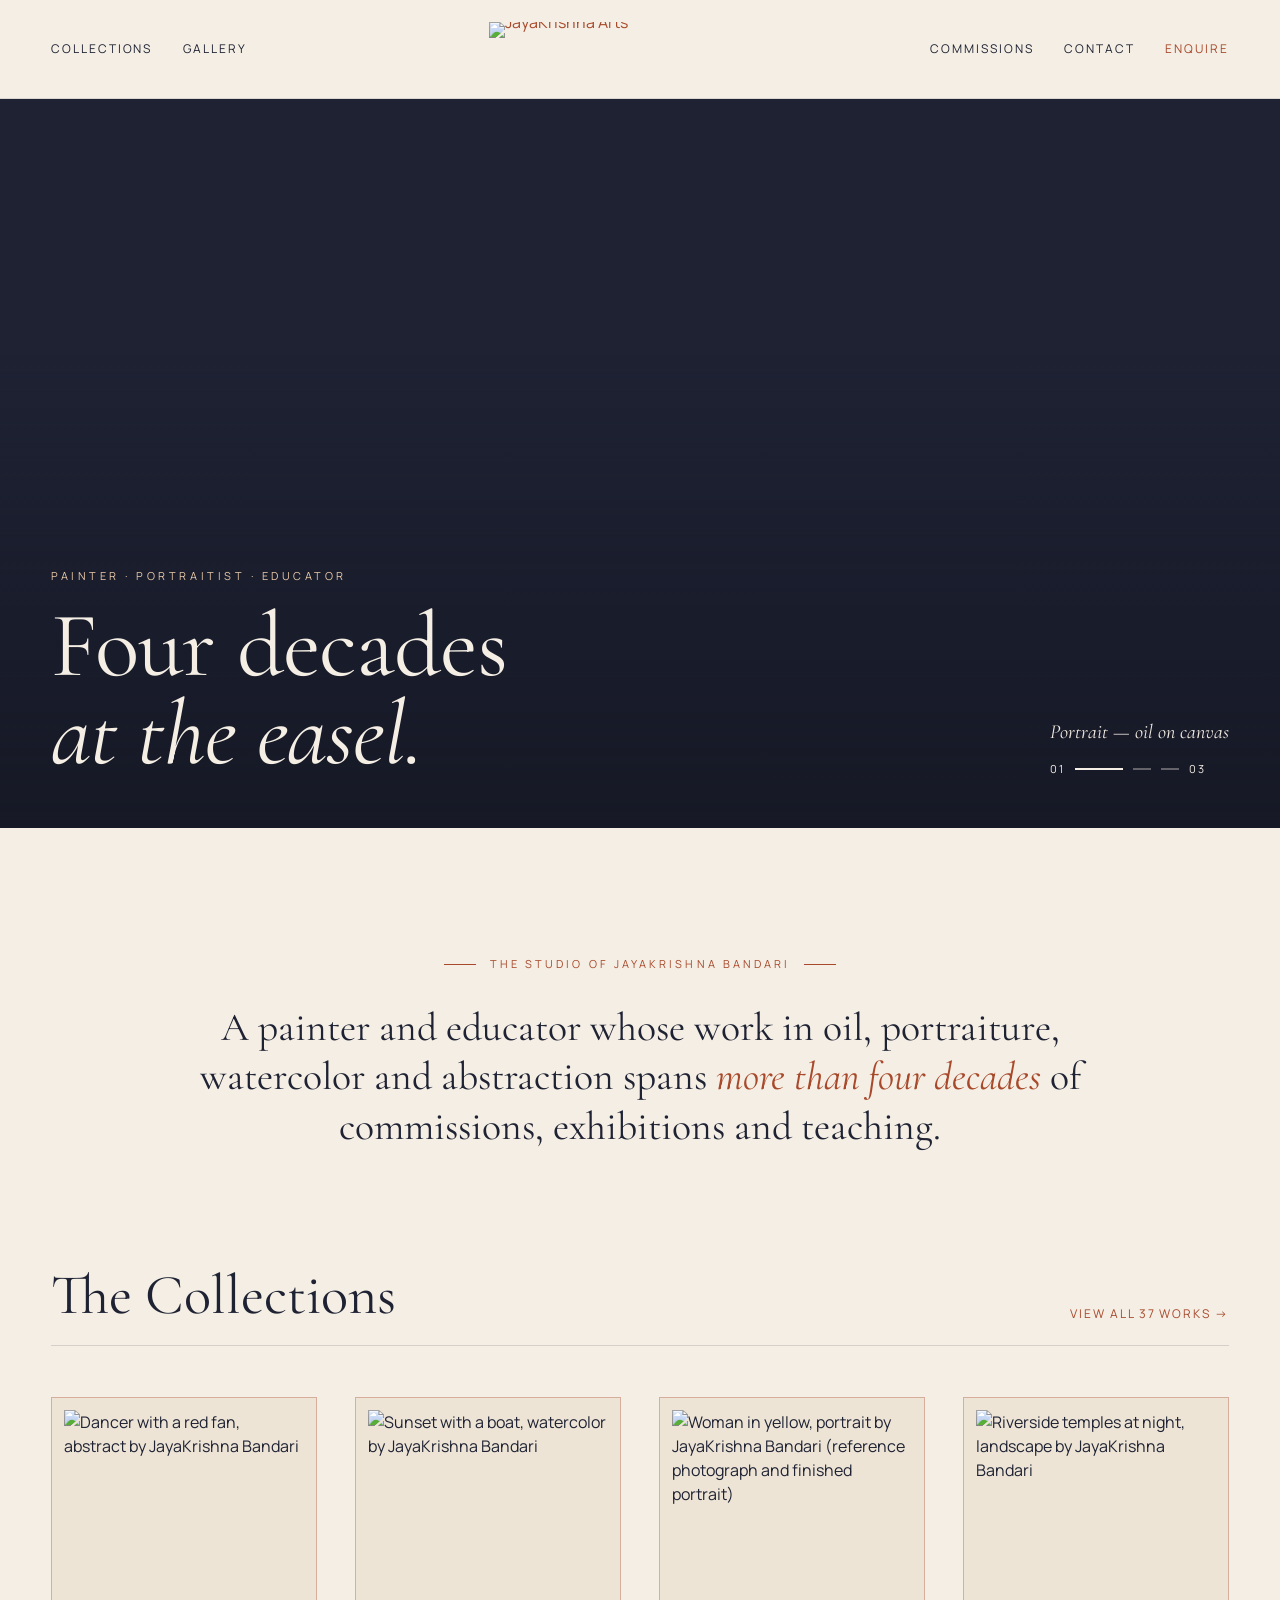
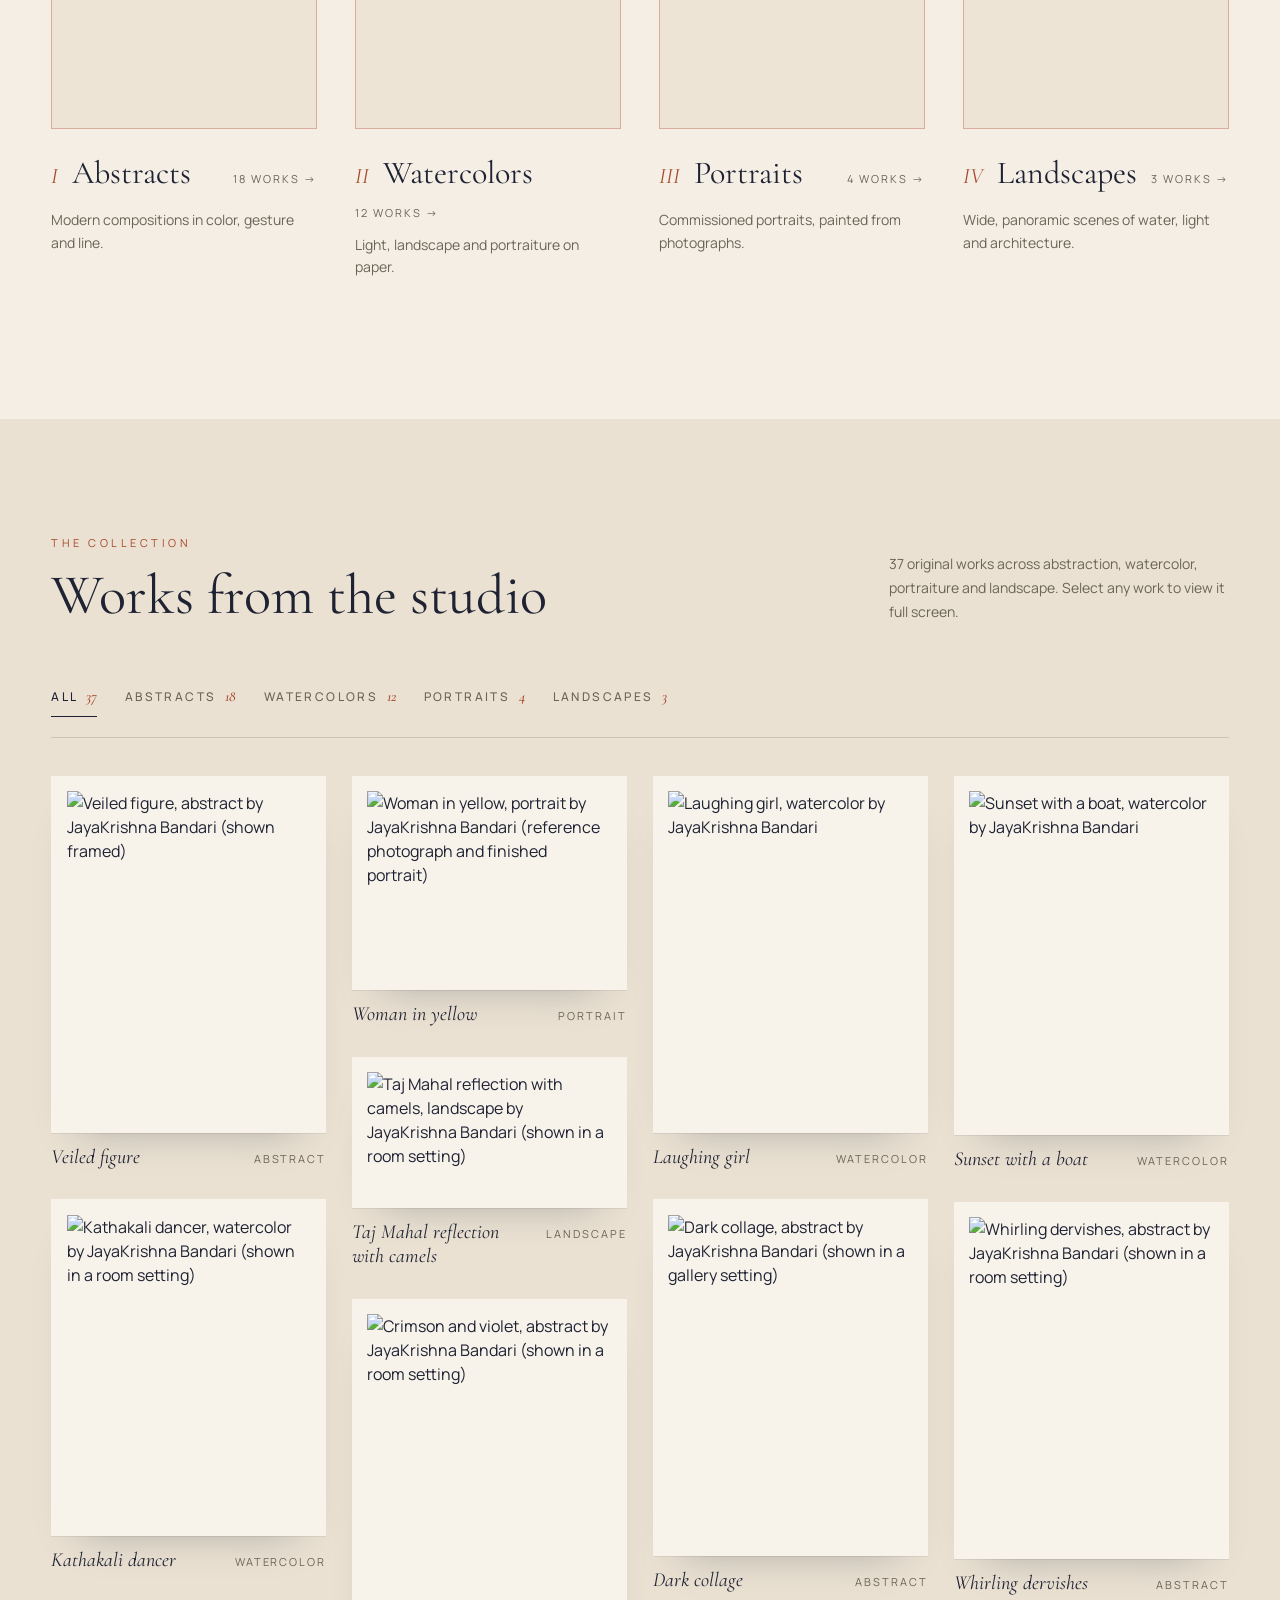
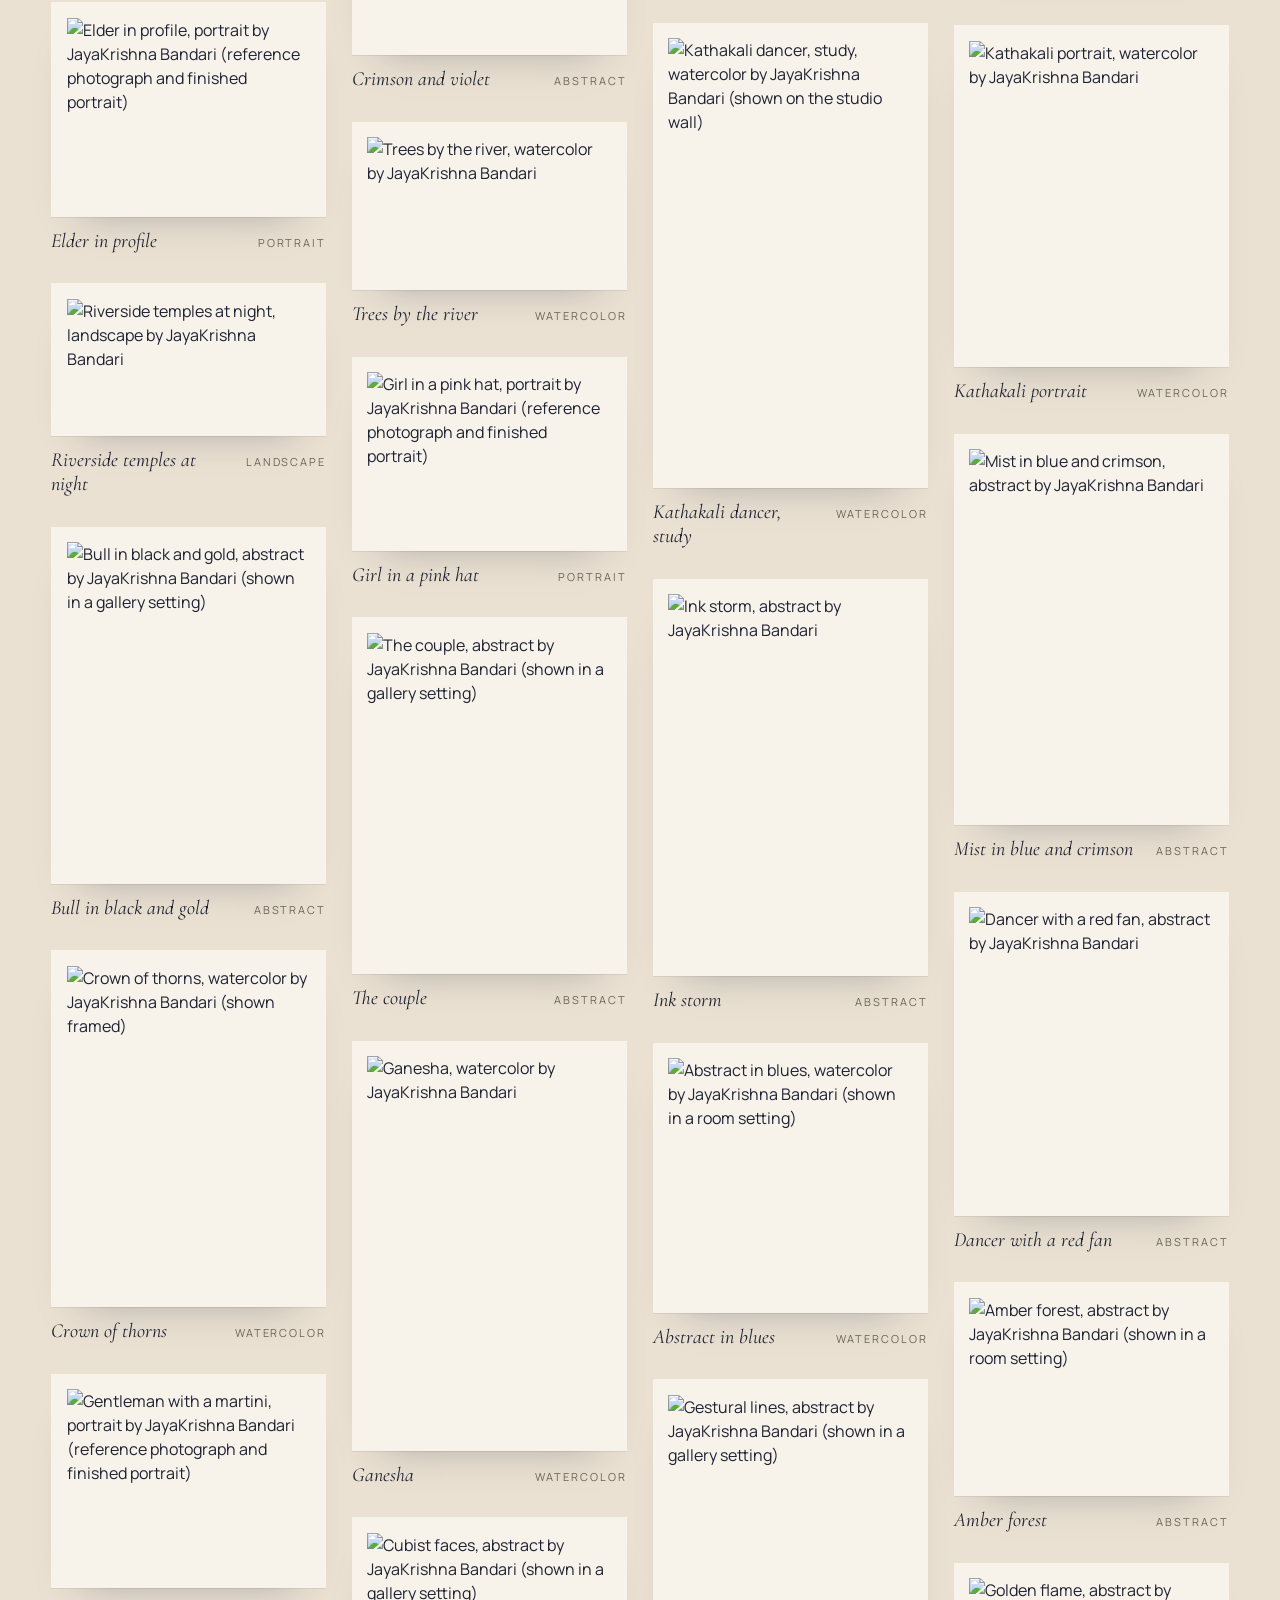
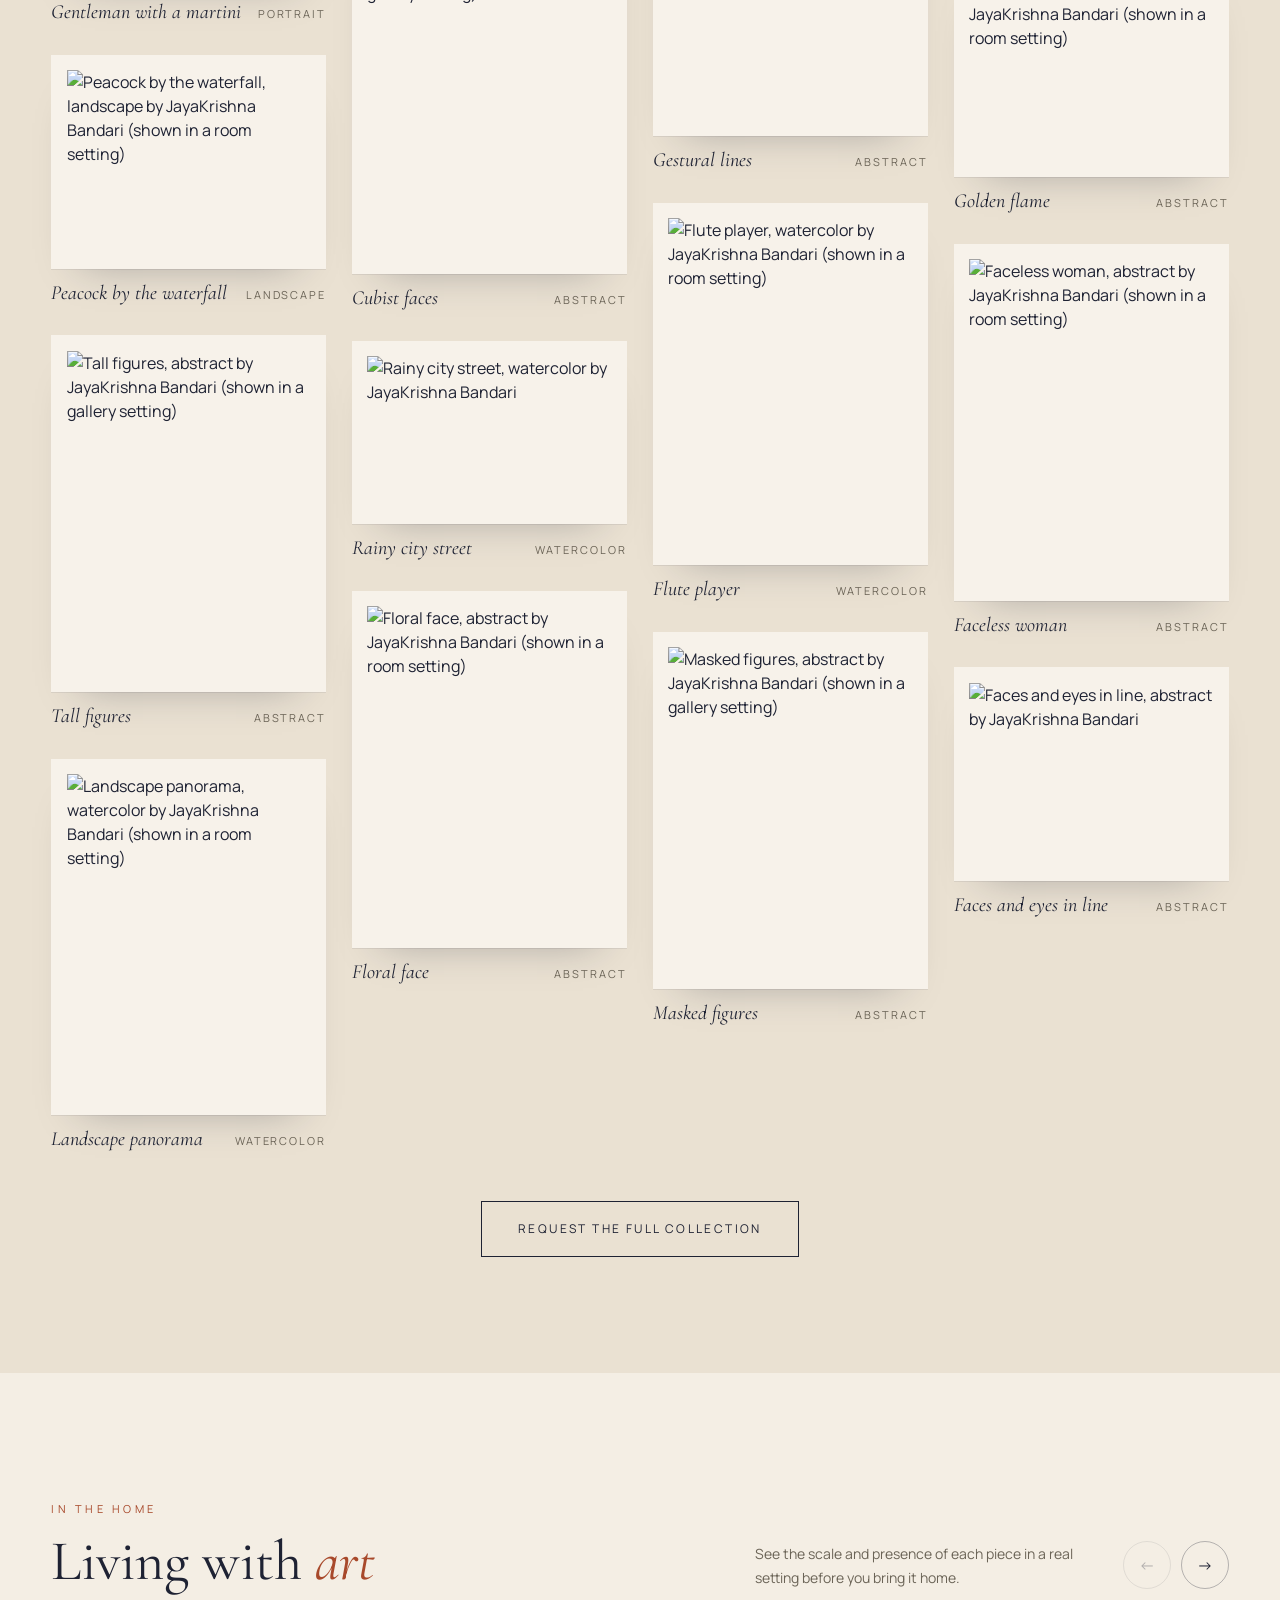
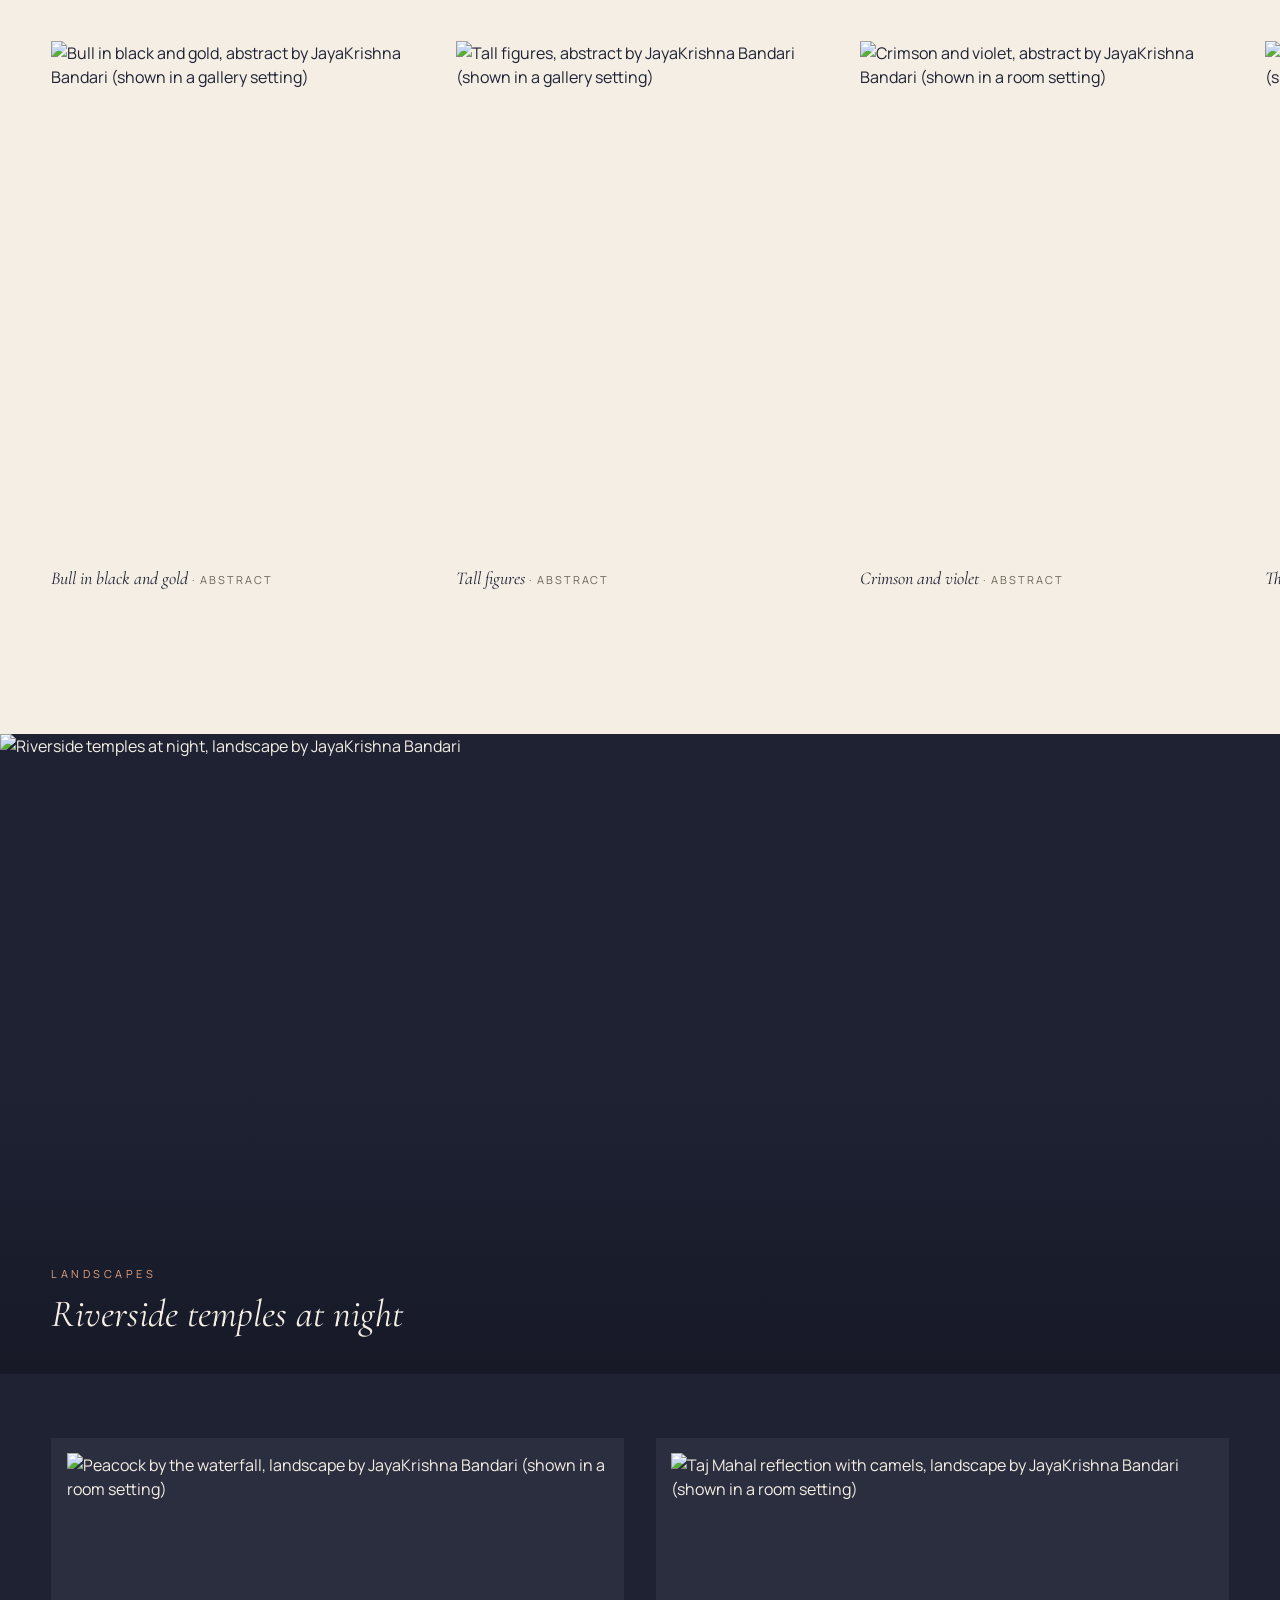
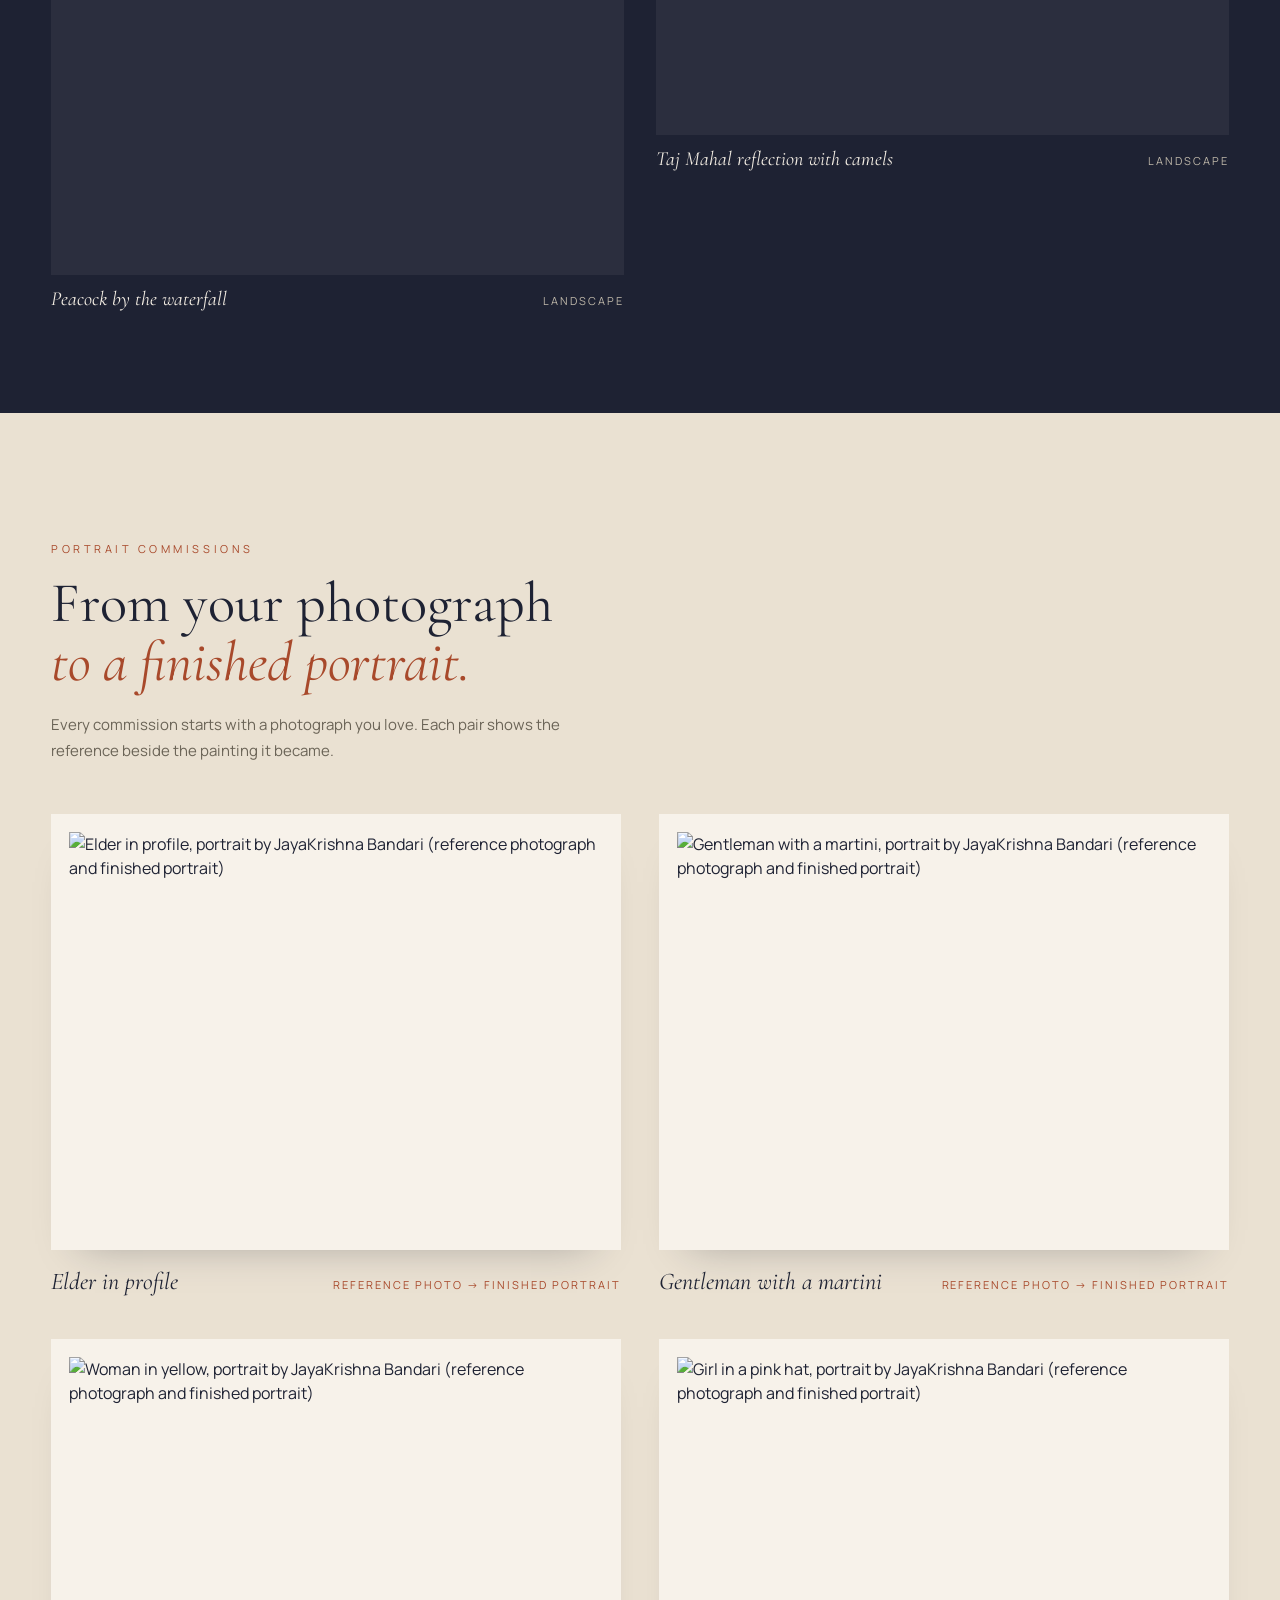
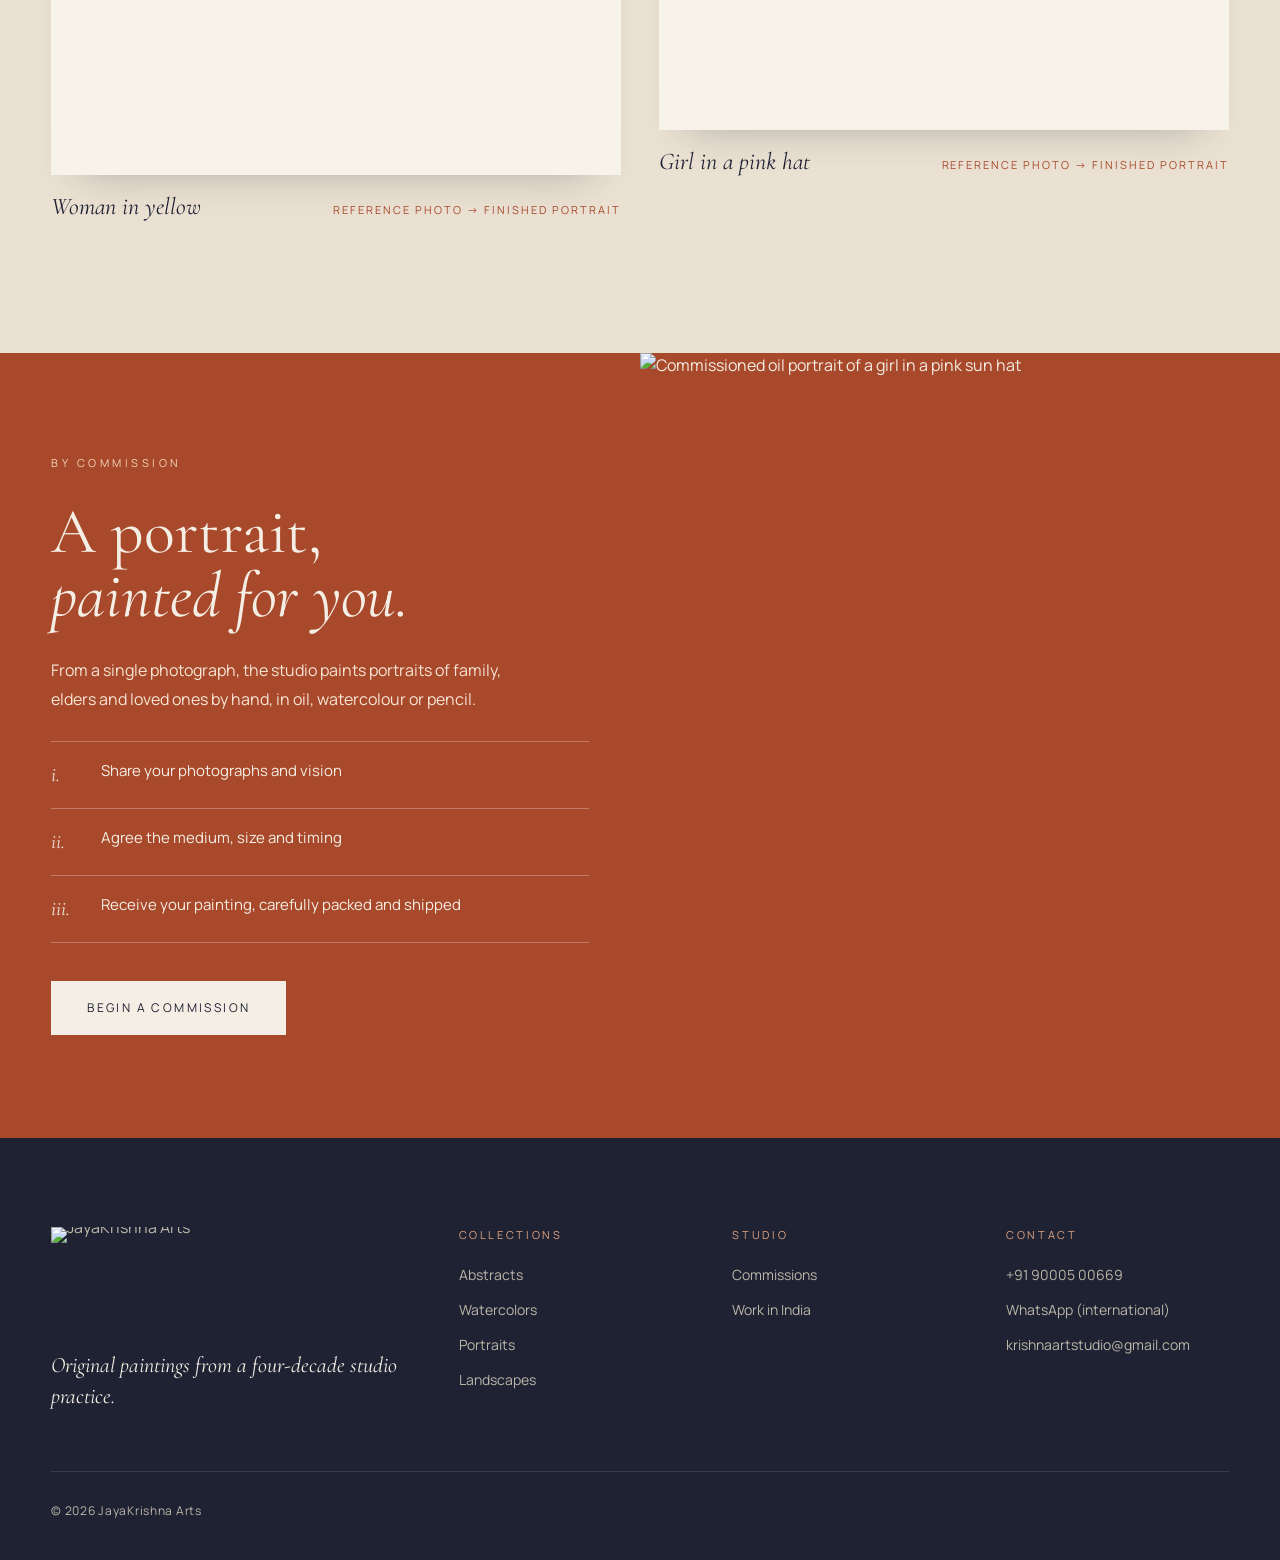
==== commit b4bda851: "Update image assets across multiple HTML files to use new hosted URLs, enhancing loading performance" ====
--- a/index.html
+++ b/index.html
@@ -11,16 +11,16 @@
 <meta property="og:title" content="JayaKrishna Arts | Original Paintings, Andhra Pradesh, India">
 <meta property="og:description" content="Original oil paintings, watercolors, abstracts and hand-painted portrait commissions by JayaKrishna Bandari, a painter from Andhra Pradesh, India.">
 <meta property="og:url" content="https://jayakrishnaarts.com/">
-<meta property="og:image" content="https://jayakrishnaarts.com/assets/img/studio-collection.webp">
+<meta property="og:image" content="https://quseprdus1.blob.core.windows.net/kora-business-images/v2-uploads/2d53f821-5875-4b07-a20e-5b5a7b8592e5/48372ad5-2deb-4683-b3de-a19b8ecd92c7-studio-collection.webp">
 <meta property="og:image:alt" content="Paintings from the JayaKrishna Arts studio collection">
 <meta name="twitter:card" content="summary_large_image">
 <meta name="twitter:title" content="JayaKrishna Arts | Original Paintings, Andhra Pradesh, India">
 <meta name="twitter:description" content="Original oil paintings, watercolors, abstracts and hand-painted portrait commissions by JayaKrishna Bandari, a painter from Andhra Pradesh, India.">
-<meta name="twitter:image" content="https://jayakrishnaarts.com/assets/img/studio-collection.webp">
-<link rel="preload" as="image" href="assets/img/portrait-oil-girl-pink-hat.webp">
+<meta name="twitter:image" content="https://quseprdus1.blob.core.windows.net/kora-business-images/v2-uploads/2d53f821-5875-4b07-a20e-5b5a7b8592e5/48372ad5-2deb-4683-b3de-a19b8ecd92c7-studio-collection.webp">
+<link rel="preload" as="image" href="https://quseprdus1.blob.core.windows.net/kora-business-images/v2-uploads/2d53f821-5875-4b07-a20e-5b5a7b8592e5/1528a930-358d-4c50-b592-6b4b2a9689b6-portrait-oil-girl-pink-hat.webp">
 <meta name="theme-color" content="#F4EEE4">
-<link rel="icon" href="assets/logo/favicon.png" type="image/png">
-<link rel="apple-touch-icon" href="assets/logo/favicon.png">
+<link rel="icon" href="https://quseprdus1.blob.core.windows.net/kora-business-images/social-media/2d53f821-5875-4b07-a20e-5b5a7b8592e5/medialibrary/1792657992_ob0rh7.png" type="image/png">
+<link rel="apple-touch-icon" href="https://quseprdus1.blob.core.windows.net/kora-business-images/social-media/2d53f821-5875-4b07-a20e-5b5a7b8592e5/medialibrary/1792657992_ob0rh7.png">
 <link rel="manifest" href="site.webmanifest">
 <link rel="preconnect" href="https://fonts.googleapis.com">
 <link rel="preconnect" href="https://fonts.gstatic.com" crossorigin>
@@ -50,11 +50,11 @@
   "telephone": "+91-90005-00669",
   "email": "krishnaartstudio@gmail.com",
   "image": [
-    "https://jayakrishnaarts.com/assets/img/studio-collection.webp",
-    "https://jayakrishnaarts.com/assets/img/portrait-oil-girl-pink-hat.webp",
-    "https://jayakrishnaarts.com/assets/img/abstract-504.webp"
+    "https://quseprdus1.blob.core.windows.net/kora-business-images/v2-uploads/2d53f821-5875-4b07-a20e-5b5a7b8592e5/48372ad5-2deb-4683-b3de-a19b8ecd92c7-studio-collection.webp",
+    "https://quseprdus1.blob.core.windows.net/kora-business-images/v2-uploads/2d53f821-5875-4b07-a20e-5b5a7b8592e5/1528a930-358d-4c50-b592-6b4b2a9689b6-portrait-oil-girl-pink-hat.webp",
+    "https://quseprdus1.blob.core.windows.net/kora-business-images/v2-uploads/2d53f821-5875-4b07-a20e-5b5a7b8592e5/d5fbe1da-6b09-44ee-86f9-7314d8161411-abstract-504.webp"
   ],
-  "logo": "https://jayakrishnaarts.com/assets/logo/logo.png",
+  "logo": "https://quseprdus1.blob.core.windows.net/kora-business-images/social-media/2d53f821-5875-4b07-a20e-5b5a7b8592e5/medialibrary/1792657996_6mq52j.png",
   "address": {
     "@type": "PostalAddress",
     "addressRegion": "Andhra Pradesh",
@@ -89,7 +89,7 @@
     <a href="#collections">Collections</a><a href="#gallery">Gallery</a>
   </nav>
   <a class="brand" href="#top" aria-label="JayaKrishna Arts home">
-    <img class="brand__logo" src="assets/logo/logo-horizontal.png" width="2259" height="402" alt="JayaKrishna Arts">
+    <img class="brand__logo" src="https://quseprdus1.blob.core.windows.net/kora-business-images/social-media/2d53f821-5875-4b07-a20e-5b5a7b8592e5/medialibrary/1792657992_qtne7s.png" width="2259" height="402" alt="JayaKrishna Arts">
   </a>
   <nav class="hdr__nav hdr__nav--r" aria-label="Studio">
     <a href="#commissions">Commissions</a><a href="#contact">Contact</a><a class="hdr__accent" href="https://wa.me/919000500669">Enquire</a>
@@ -115,9 +115,9 @@
 
 <main id="main">
 <section class="hero" id="top" aria-label="Featured paintings" data-slideshow>
-  <div class="slide is-active" data-slide data-cap="Portrait — oil on canvas"><img src="assets/img/portrait-oil-girl-pink-hat.webp" alt="Oil portrait of a smiling girl in a pink sun hat" style="object-position:center 30%" fetchpriority="high" loading="eager"></div>
-  <div class="slide" data-slide data-cap="Abstract 504"><img src="assets/img/abstract-504.webp" alt="Abstract 504, a modern composition in colour and gesture" style="object-position:center" loading="lazy"></div>
-  <div class="slide" data-slide data-cap="From the studio collection"><img src="assets/img/studio-collection.webp" alt="Paintings from the JayaKrishna Arts studio collection" style="object-position:center" loading="lazy"></div>
+  <div class="slide is-active" data-slide data-cap="Portrait — oil on canvas"><img src="https://quseprdus1.blob.core.windows.net/kora-business-images/v2-uploads/2d53f821-5875-4b07-a20e-5b5a7b8592e5/1528a930-358d-4c50-b592-6b4b2a9689b6-portrait-oil-girl-pink-hat.webp" alt="Oil portrait of a smiling girl in a pink sun hat" style="object-position:center 30%" fetchpriority="high" loading="eager"></div>
+  <div class="slide" data-slide data-cap="Abstract 504"><img src="https://quseprdus1.blob.core.windows.net/kora-business-images/v2-uploads/2d53f821-5875-4b07-a20e-5b5a7b8592e5/d5fbe1da-6b09-44ee-86f9-7314d8161411-abstract-504.webp" alt="Abstract 504, a modern composition in colour and gesture" style="object-position:center" loading="lazy"></div>
+  <div class="slide" data-slide data-cap="From the studio collection"><img src="https://quseprdus1.blob.core.windows.net/kora-business-images/v2-uploads/2d53f821-5875-4b07-a20e-5b5a7b8592e5/48372ad5-2deb-4683-b3de-a19b8ecd92c7-studio-collection.webp" alt="Paintings from the JayaKrishna Arts studio collection" style="object-position:center" loading="lazy"></div>
   <div class="hero__shade" aria-hidden="true"></div>
   <div class="hero__copy">
     <div class="hero__text">
@@ -149,22 +149,22 @@
   </div>
   <div class="cols cols--four">
     <a class="col" href="#gallery" data-filter-link="abstract" data-r="0">
-      <div class="col__arch"><div class="col__inner"><img src="assets/img/abstract/thumbs/abstract-14-dancer-red-fan.webp" width="1001" height="1200" alt="Dancer with a red fan, abstract by JayaKrishna Bandari" loading="lazy" decoding="async"></div></div>
+      <div class="col__arch"><div class="col__inner"><img src="https://quseprdus1.blob.core.windows.net/kora-business-images/v2-uploads/2d53f821-5875-4b07-a20e-5b5a7b8592e5/8eb45e32-b792-4e6b-a864-6f7dafe438cf-abstract-14-dancer-red-fan.webp" width="1001" height="1200" alt="Dancer with a red fan, abstract by JayaKrishna Bandari" loading="lazy" decoding="async"></div></div>
       <div class="col__meta"><div class="col__title"><span class="col__num">I</span><span class="col__name">Abstracts</span></div><span class="col__more">18 works →</span></div>
       <p class="col__desc">Modern compositions in color, gesture and line.</p>
     </a>
     <a class="col" href="#gallery" data-filter-link="watercolor" data-r="120">
-      <div class="col__arch"><div class="col__inner"><img src="assets/img/watercolor/thumbs/watercolor-11-sunset-boat.webp" width="893" height="1200" alt="Sunset with a boat, watercolor by JayaKrishna Bandari" loading="lazy" decoding="async"></div></div>
+      <div class="col__arch"><div class="col__inner"><img src="https://quseprdus1.blob.core.windows.net/kora-business-images/v2-uploads/2d53f821-5875-4b07-a20e-5b5a7b8592e5/ac6db0ec-dbc7-46af-b56d-b643e3e11f3e-watercolor-11-sunset-boat.webp" width="893" height="1200" alt="Sunset with a boat, watercolor by JayaKrishna Bandari" loading="lazy" decoding="async"></div></div>
       <div class="col__meta"><div class="col__title"><span class="col__num">II</span><span class="col__name">Watercolors</span></div><span class="col__more">12 works →</span></div>
       <p class="col__desc">Light, landscape and portraiture on paper.</p>
     </a>
     <a class="col" href="#gallery" data-filter-link="portraits" data-r="240">
-      <div class="col__arch"><div class="col__inner"><img src="assets/img/portraits/thumbs/portraits-03-woman-in-yellow-with-reference.webp" width="1200" height="900" alt="Woman in yellow, portrait by JayaKrishna Bandari (reference photograph and finished portrait)" loading="lazy" decoding="async"></div></div>
+      <div class="col__arch"><div class="col__inner"><img src="https://quseprdus1.blob.core.windows.net/kora-business-images/v2-uploads/2d53f821-5875-4b07-a20e-5b5a7b8592e5/7dd1b22c-7237-4540-a3c1-f46ff44ec441-portraits-03-woman-in-yellow-with-reference.webp" width="1200" height="900" alt="Woman in yellow, portrait by JayaKrishna Bandari (reference photograph and finished portrait)" loading="lazy" decoding="async"></div></div>
       <div class="col__meta"><div class="col__title"><span class="col__num">III</span><span class="col__name">Portraits</span></div><span class="col__more">4 works →</span></div>
       <p class="col__desc">Commissioned portraits, painted from photographs.</p>
     </a>
     <a class="col" href="#gallery" data-filter-link="landscape" data-r="360">
-      <div class="col__arch"><div class="col__inner"><img src="assets/img/landscape/thumbs/landscape-01-riverside-temples-night-monochrome.webp" width="1200" height="600" alt="Riverside temples at night, landscape by JayaKrishna Bandari" loading="lazy" decoding="async"></div></div>
+      <div class="col__arch"><div class="col__inner"><img src="https://quseprdus1.blob.core.windows.net/kora-business-images/v2-uploads/2d53f821-5875-4b07-a20e-5b5a7b8592e5/0876e4e3-5afe-4602-826c-c8b02539bbb4-landscape-01-riverside-temples-night-monochrome.webp" width="1200" height="600" alt="Riverside temples at night, landscape by JayaKrishna Bandari" loading="lazy" decoding="async"></div></div>
       <div class="col__meta"><div class="col__title"><span class="col__num">IV</span><span class="col__name">Landscapes</span></div><span class="col__more">3 works →</span></div>
       <p class="col__desc">Wide, panoramic scenes of water, light and architecture.</p>
     </a>
@@ -188,152 +188,152 @@
   </div>
   <p class="sr-only" aria-live="polite" data-gallery-status>Showing all 37 works</p>
   <div class="masonry" data-lb-group>
-    <a class="tile" href="assets/img/abstract/abstract-01-veiled-figure-framed.webp" data-lb data-width="3000" data-height="4000" data-title="Veiled figure" data-cat-label="Abstract" data-note="Shown framed" data-inquire="https://wa.me/919000500669?text=Hello%2C%20I%20would%20like%20to%20enquire%20about%20the%20abstract%20%E2%80%9CVeiled%20figure%E2%80%9D." data-cat="abstract">
-      <span class="tile__frame"><img src="assets/img/abstract/thumbs/abstract-01-veiled-figure-framed.webp" width="900" height="1200" alt="Veiled figure, abstract by JayaKrishna Bandari (shown framed)" loading="lazy" decoding="async"></span>
+    <a class="tile" href="https://quseprdus1.blob.core.windows.net/kora-business-images/v2-uploads/2d53f821-5875-4b07-a20e-5b5a7b8592e5/8dd56510-a0a1-4fb7-b126-79fafae3eea0-abstract-01-veiled-figure-framed.webp" data-lb data-width="3000" data-height="4000" data-title="Veiled figure" data-cat-label="Abstract" data-note="Shown framed" data-inquire="https://wa.me/919000500669?text=Hello%2C%20I%20would%20like%20to%20enquire%20about%20the%20abstract%20%E2%80%9CVeiled%20figure%E2%80%9D." data-cat="abstract">
+      <span class="tile__frame"><img src="https://quseprdus1.blob.core.windows.net/kora-business-images/v2-uploads/2d53f821-5875-4b07-a20e-5b5a7b8592e5/5741e7fd-8476-46da-a60d-ef631840f583-abstract-01-veiled-figure-framed.webp" width="900" height="1200" alt="Veiled figure, abstract by JayaKrishna Bandari (shown framed)" loading="lazy" decoding="async"></span>
       <span class="tile__meta"><span class="tile__t">Veiled figure</span><span class="tile__c">Abstract</span></span>
     </a>
-    <a class="tile" href="assets/img/watercolor/watercolor-01-kathakali-framed-in-room.webp" data-lb data-width="3200" data-height="4000" data-title="Kathakali dancer" data-cat-label="Watercolor" data-note="Shown in a room setting" data-inquire="https://wa.me/919000500669?text=Hello%2C%20I%20would%20like%20to%20enquire%20about%20the%20watercolor%20%E2%80%9CKathakali%20dancer%E2%80%9D." data-cat="watercolor">
-      <span class="tile__frame"><img src="assets/img/watercolor/thumbs/watercolor-01-kathakali-framed-in-room.webp" width="960" height="1200" alt="Kathakali dancer, watercolor by JayaKrishna Bandari (shown in a room setting)" loading="lazy" decoding="async"></span>
+    <a class="tile" href="https://quseprdus1.blob.core.windows.net/kora-business-images/v2-uploads/2d53f821-5875-4b07-a20e-5b5a7b8592e5/1b6fbda7-d3b8-4af4-9ca7-2ad82dc67be7-watercolor-01-kathakali-framed-in-room.webp" data-lb data-width="3200" data-height="4000" data-title="Kathakali dancer" data-cat-label="Watercolor" data-note="Shown in a room setting" data-inquire="https://wa.me/919000500669?text=Hello%2C%20I%20would%20like%20to%20enquire%20about%20the%20watercolor%20%E2%80%9CKathakali%20dancer%E2%80%9D." data-cat="watercolor">
+      <span class="tile__frame"><img src="https://quseprdus1.blob.core.windows.net/kora-business-images/v2-uploads/2d53f821-5875-4b07-a20e-5b5a7b8592e5/754b0a89-b7e3-4175-bc4f-e8cdf05804e3-watercolor-01-kathakali-framed-in-room.webp" width="960" height="1200" alt="Kathakali dancer, watercolor by JayaKrishna Bandari (shown in a room setting)" loading="lazy" decoding="async"></span>
       <span class="tile__meta"><span class="tile__t">Kathakali dancer</span><span class="tile__c">Watercolor</span></span>
     </a>
-    <a class="tile" href="assets/img/portraits/portraits-01-elder-profile-with-reference.webp" data-lb data-width="2732" data-height="2048" data-title="Elder in profile" data-cat-label="Portrait" data-note="Reference photograph and finished portrait" data-inquire="https://wa.me/919000500669?text=Hello%2C%20I%20would%20like%20to%20enquire%20about%20the%20portrait%20%E2%80%9CElder%20in%20profile%E2%80%9D." data-cat="portraits">
-      <span class="tile__frame"><img src="assets/img/portraits/thumbs/portraits-01-elder-profile-with-reference.webp" width="1200" height="900" alt="Elder in profile, portrait by JayaKrishna Bandari (reference photograph and finished portrait)" loading="lazy" decoding="async"></span>
+    <a class="tile" href="https://quseprdus1.blob.core.windows.net/kora-business-images/v2-uploads/2d53f821-5875-4b07-a20e-5b5a7b8592e5/c4461b4d-0a1b-4e3f-8912-639d47f76784-portraits-01-elder-profile-with-reference.webp" data-lb data-width="2732" data-height="2048" data-title="Elder in profile" data-cat-label="Portrait" data-note="Reference photograph and finished portrait" data-inquire="https://wa.me/919000500669?text=Hello%2C%20I%20would%20like%20to%20enquire%20about%20the%20portrait%20%E2%80%9CElder%20in%20profile%E2%80%9D." data-cat="portraits">
+      <span class="tile__frame"><img src="https://quseprdus1.blob.core.windows.net/kora-business-images/v2-uploads/2d53f821-5875-4b07-a20e-5b5a7b8592e5/acf1f0b9-f389-451a-bade-db32f6d16a3c-portraits-01-elder-profile-with-reference.webp" width="1200" height="900" alt="Elder in profile, portrait by JayaKrishna Bandari (reference photograph and finished portrait)" loading="lazy" decoding="async"></span>
       <span class="tile__meta"><span class="tile__t">Elder in profile</span><span class="tile__c">Portrait</span></span>
     </a>
-    <a class="tile" href="assets/img/landscape/landscape-01-riverside-temples-night-monochrome.webp" data-lb data-width="3672" data-height="1836" data-title="Riverside temples at night" data-cat-label="Landscape" data-note="" data-inquire="https://wa.me/919000500669?text=Hello%2C%20I%20would%20like%20to%20enquire%20about%20the%20landscape%20%E2%80%9CRiverside%20temples%20at%20night%E2%80%9D." data-cat="landscape">
-      <span class="tile__frame"><img src="assets/img/landscape/thumbs/landscape-01-riverside-temples-night-monochrome.webp" width="1200" height="600" alt="Riverside temples at night, landscape by JayaKrishna Bandari" loading="lazy" decoding="async"></span>
+    <a class="tile" href="https://quseprdus1.blob.core.windows.net/kora-business-images/v2-uploads/2d53f821-5875-4b07-a20e-5b5a7b8592e5/bc9f8c0f-587e-4006-909e-ca12035548f0-landscape-01-riverside-temples-night-monochrome.webp" data-lb data-width="3672" data-height="1836" data-title="Riverside temples at night" data-cat-label="Landscape" data-note="" data-inquire="https://wa.me/919000500669?text=Hello%2C%20I%20would%20like%20to%20enquire%20about%20the%20landscape%20%E2%80%9CRiverside%20temples%20at%20night%E2%80%9D." data-cat="landscape">
+      <span class="tile__frame"><img src="https://quseprdus1.blob.core.windows.net/kora-business-images/v2-uploads/2d53f821-5875-4b07-a20e-5b5a7b8592e5/0876e4e3-5afe-4602-826c-c8b02539bbb4-landscape-01-riverside-temples-night-monochrome.webp" width="1200" height="600" alt="Riverside temples at night, landscape by JayaKrishna Bandari" loading="lazy" decoding="async"></span>
       <span class="tile__meta"><span class="tile__t">Riverside temples at night</span><span class="tile__c">Landscape</span></span>
     </a>
-    <a class="tile" href="assets/img/abstract/abstract-02-bull-black-gold-gallery.webp" data-lb data-width="3000" data-height="4000" data-title="Bull in black and gold" data-cat-label="Abstract" data-note="Shown in a gallery setting" data-inquire="https://wa.me/919000500669?text=Hello%2C%20I%20would%20like%20to%20enquire%20about%20the%20abstract%20%E2%80%9CBull%20in%20black%20and%20gold%E2%80%9D." data-cat="abstract">
-      <span class="tile__frame"><img src="assets/img/abstract/thumbs/abstract-02-bull-black-gold-gallery.webp" width="900" height="1200" alt="Bull in black and gold, abstract by JayaKrishna Bandari (shown in a gallery setting)" loading="lazy" decoding="async"></span>
+    <a class="tile" href="https://quseprdus1.blob.core.windows.net/kora-business-images/v2-uploads/2d53f821-5875-4b07-a20e-5b5a7b8592e5/de248928-56f7-47f6-a981-f8e41e59b49c-abstract-02-bull-black-gold-gallery.webp" data-lb data-width="3000" data-height="4000" data-title="Bull in black and gold" data-cat-label="Abstract" data-note="Shown in a gallery setting" data-inquire="https://wa.me/919000500669?text=Hello%2C%20I%20would%20like%20to%20enquire%20about%20the%20abstract%20%E2%80%9CBull%20in%20black%20and%20gold%E2%80%9D." data-cat="abstract">
+      <span class="tile__frame"><img src="https://quseprdus1.blob.core.windows.net/kora-business-images/v2-uploads/2d53f821-5875-4b07-a20e-5b5a7b8592e5/1107fc96-a3d6-4082-91d4-8d8499e8ff94-abstract-02-bull-black-gold-gallery.webp" width="900" height="1200" alt="Bull in black and gold, abstract by JayaKrishna Bandari (shown in a gallery setting)" loading="lazy" decoding="async"></span>
       <span class="tile__meta"><span class="tile__t">Bull in black and gold</span><span class="tile__c">Abstract</span></span>
     </a>
-    <a class="tile" href="assets/img/watercolor/watercolor-02-crown-of-thorns-framed.webp" data-lb data-width="3000" data-height="4000" data-title="Crown of thorns" data-cat-label="Watercolor" data-note="Shown framed" data-inquire="https://wa.me/919000500669?text=Hello%2C%20I%20would%20like%20to%20enquire%20about%20the%20watercolor%20%E2%80%9CCrown%20of%20thorns%E2%80%9D." data-cat="watercolor">
-      <span class="tile__frame"><img src="assets/img/watercolor/thumbs/watercolor-02-crown-of-thorns-framed.webp" width="900" height="1200" alt="Crown of thorns, watercolor by JayaKrishna Bandari (shown framed)" loading="lazy" decoding="async"></span>
+    <a class="tile" href="https://quseprdus1.blob.core.windows.net/kora-business-images/v2-uploads/2d53f821-5875-4b07-a20e-5b5a7b8592e5/e99553ea-1f5b-42e2-82e7-a5ef210322fe-watercolor-02-crown-of-thorns-framed.webp" data-lb data-width="3000" data-height="4000" data-title="Crown of thorns" data-cat-label="Watercolor" data-note="Shown framed" data-inquire="https://wa.me/919000500669?text=Hello%2C%20I%20would%20like%20to%20enquire%20about%20the%20watercolor%20%E2%80%9CCrown%20of%20thorns%E2%80%9D." data-cat="watercolor">
+      <span class="tile__frame"><img src="https://quseprdus1.blob.core.windows.net/kora-business-images/v2-uploads/2d53f821-5875-4b07-a20e-5b5a7b8592e5/f880841b-b37d-4a8a-bb57-fe474a9c59e4-watercolor-02-crown-of-thorns-framed.webp" width="900" height="1200" alt="Crown of thorns, watercolor by JayaKrishna Bandari (shown framed)" loading="lazy" decoding="async"></span>
       <span class="tile__meta"><span class="tile__t">Crown of thorns</span><span class="tile__c">Watercolor</span></span>
     </a>
-    <a class="tile" href="assets/img/portraits/portraits-02-gentleman-with-martini-with-reference.webp" data-lb data-width="2732" data-height="2048" data-title="Gentleman with a martini" data-cat-label="Portrait" data-note="Reference photograph and finished portrait" data-inquire="https://wa.me/919000500669?text=Hello%2C%20I%20would%20like%20to%20enquire%20about%20the%20portrait%20%E2%80%9CGentleman%20with%20a%20martini%E2%80%9D." data-cat="portraits">
-      <span class="tile__frame"><img src="assets/img/portraits/thumbs/portraits-02-gentleman-with-martini-with-reference.webp" width="1200" height="900" alt="Gentleman with a martini, portrait by JayaKrishna Bandari (reference photograph and finished portrait)" loading="lazy" decoding="async"></span>
+    <a class="tile" href="https://quseprdus1.blob.core.windows.net/kora-business-images/v2-uploads/2d53f821-5875-4b07-a20e-5b5a7b8592e5/50bfa68e-dda2-47d8-abe9-1d8350887d3d-portraits-02-gentleman-with-martini-with-reference.webp" data-lb data-width="2732" data-height="2048" data-title="Gentleman with a martini" data-cat-label="Portrait" data-note="Reference photograph and finished portrait" data-inquire="https://wa.me/919000500669?text=Hello%2C%20I%20would%20like%20to%20enquire%20about%20the%20portrait%20%E2%80%9CGentleman%20with%20a%20martini%E2%80%9D." data-cat="portraits">
+      <span class="tile__frame"><img src="https://quseprdus1.blob.core.windows.net/kora-business-images/v2-uploads/2d53f821-5875-4b07-a20e-5b5a7b8592e5/142eb0af-8944-4666-9e20-1cc094b841e5-portraits-02-gentleman-with-martini-with-reference.webp" width="1200" height="900" alt="Gentleman with a martini, portrait by JayaKrishna Bandari (reference photograph and finished portrait)" loading="lazy" decoding="async"></span>
       <span class="tile__meta"><span class="tile__t">Gentleman with a martini</span><span class="tile__c">Portrait</span></span>
     </a>
-    <a class="tile" href="assets/img/landscape/landscape-02-peacock-waterfall-in-room.webp" data-lb data-width="2732" data-height="2048" data-title="Peacock by the waterfall" data-cat-label="Landscape" data-note="Shown in a room setting" data-inquire="https://wa.me/919000500669?text=Hello%2C%20I%20would%20like%20to%20enquire%20about%20the%20landscape%20%E2%80%9CPeacock%20by%20the%20waterfall%E2%80%9D." data-cat="landscape">
-      <span class="tile__frame"><img src="assets/img/landscape/thumbs/landscape-02-peacock-waterfall-in-room.webp" width="1200" height="900" alt="Peacock by the waterfall, landscape by JayaKrishna Bandari (shown in a room setting)" loading="lazy" decoding="async"></span>
+    <a class="tile" href="https://quseprdus1.blob.core.windows.net/kora-business-images/v2-uploads/2d53f821-5875-4b07-a20e-5b5a7b8592e5/f80c1a3e-c59b-4170-8faa-14dd79101a3c-landscape-02-peacock-waterfall-in-room.webp" data-lb data-width="2732" data-height="2048" data-title="Peacock by the waterfall" data-cat-label="Landscape" data-note="Shown in a room setting" data-inquire="https://wa.me/919000500669?text=Hello%2C%20I%20would%20like%20to%20enquire%20about%20the%20landscape%20%E2%80%9CPeacock%20by%20the%20waterfall%E2%80%9D." data-cat="landscape">
+      <span class="tile__frame"><img src="https://quseprdus1.blob.core.windows.net/kora-business-images/v2-uploads/2d53f821-5875-4b07-a20e-5b5a7b8592e5/3fce59d4-fcf3-4ec7-85f6-6fa090c92d6f-landscape-02-peacock-waterfall-in-room.webp" width="1200" height="900" alt="Peacock by the waterfall, landscape by JayaKrishna Bandari (shown in a room setting)" loading="lazy" decoding="async"></span>
       <span class="tile__meta"><span class="tile__t">Peacock by the waterfall</span><span class="tile__c">Landscape</span></span>
     </a>
-    <a class="tile" href="assets/img/abstract/abstract-03-tall-figures-gallery.webp" data-lb data-width="3000" data-height="4000" data-title="Tall figures" data-cat-label="Abstract" data-note="Shown in a gallery setting" data-inquire="https://wa.me/919000500669?text=Hello%2C%20I%20would%20like%20to%20enquire%20about%20the%20abstract%20%E2%80%9CTall%20figures%E2%80%9D." data-cat="abstract">
-      <span class="tile__frame"><img src="assets/img/abstract/thumbs/abstract-03-tall-figures-gallery.webp" width="900" height="1200" alt="Tall figures, abstract by JayaKrishna Bandari (shown in a gallery setting)" loading="lazy" decoding="async"></span>
+    <a class="tile" href="https://quseprdus1.blob.core.windows.net/kora-business-images/v2-uploads/2d53f821-5875-4b07-a20e-5b5a7b8592e5/47467b56-3500-44c6-97c0-952220c93f79-abstract-03-tall-figures-gallery.webp" data-lb data-width="3000" data-height="4000" data-title="Tall figures" data-cat-label="Abstract" data-note="Shown in a gallery setting" data-inquire="https://wa.me/919000500669?text=Hello%2C%20I%20would%20like%20to%20enquire%20about%20the%20abstract%20%E2%80%9CTall%20figures%E2%80%9D." data-cat="abstract">
+      <span class="tile__frame"><img src="https://quseprdus1.blob.core.windows.net/kora-business-images/v2-uploads/2d53f821-5875-4b07-a20e-5b5a7b8592e5/4b7e5b17-517c-4c5e-b88d-8778aaa152ab-abstract-03-tall-figures-gallery.webp" width="900" height="1200" alt="Tall figures, abstract by JayaKrishna Bandari (shown in a gallery setting)" loading="lazy" decoding="async"></span>
       <span class="tile__meta"><span class="tile__t">Tall figures</span><span class="tile__c">Abstract</span></span>
     </a>
-    <a class="tile" href="assets/img/watercolor/watercolor-03-landscape-panorama-framed-in-room.webp" data-lb data-width="3000" data-height="4000" data-title="Landscape panorama" data-cat-label="Watercolor" data-note="Shown in a room setting" data-inquire="https://wa.me/919000500669?text=Hello%2C%20I%20would%20like%20to%20enquire%20about%20the%20watercolor%20%E2%80%9CLandscape%20panorama%E2%80%9D." data-cat="watercolor">
-      <span class="tile__frame"><img src="assets/img/watercolor/thumbs/watercolor-03-landscape-panorama-framed-in-room.webp" width="900" height="1200" alt="Landscape panorama, watercolor by JayaKrishna Bandari (shown in a room setting)" loading="lazy" decoding="async"></span>
+    <a class="tile" href="https://quseprdus1.blob.core.windows.net/kora-business-images/v2-uploads/2d53f821-5875-4b07-a20e-5b5a7b8592e5/cfa15d26-7327-406a-973a-7f6a0c4d2956-watercolor-03-landscape-panorama-framed-in-room.webp" data-lb data-width="3000" data-height="4000" data-title="Landscape panorama" data-cat-label="Watercolor" data-note="Shown in a room setting" data-inquire="https://wa.me/919000500669?text=Hello%2C%20I%20would%20like%20to%20enquire%20about%20the%20watercolor%20%E2%80%9CLandscape%20panorama%E2%80%9D." data-cat="watercolor">
+      <span class="tile__frame"><img src="https://quseprdus1.blob.core.windows.net/kora-business-images/v2-uploads/2d53f821-5875-4b07-a20e-5b5a7b8592e5/c899accb-829b-4172-982f-915870e651c0-watercolor-03-landscape-panorama-framed-in-room.webp" width="900" height="1200" alt="Landscape panorama, watercolor by JayaKrishna Bandari (shown in a room setting)" loading="lazy" decoding="async"></span>
       <span class="tile__meta"><span class="tile__t">Landscape panorama</span><span class="tile__c">Watercolor</span></span>
     </a>
-    <a class="tile" href="assets/img/portraits/portraits-03-woman-in-yellow-with-reference.webp" data-lb data-width="2732" data-height="2048" data-title="Woman in yellow" data-cat-label="Portrait" data-note="Reference photograph and finished portrait" data-inquire="https://wa.me/919000500669?text=Hello%2C%20I%20would%20like%20to%20enquire%20about%20the%20portrait%20%E2%80%9CWoman%20in%20yellow%E2%80%9D." data-cat="portraits">
-      <span class="tile__frame"><img src="assets/img/portraits/thumbs/portraits-03-woman-in-yellow-with-reference.webp" width="1200" height="900" alt="Woman in yellow, portrait by JayaKrishna Bandari (reference photograph and finished portrait)" loading="lazy" decoding="async"></span>
+    <a class="tile" href="https://quseprdus1.blob.core.windows.net/kora-business-images/v2-uploads/2d53f821-5875-4b07-a20e-5b5a7b8592e5/25a986ae-dc7a-4ed8-a06e-db65bbf27a49-portraits-03-woman-in-yellow-with-reference.webp" data-lb data-width="2732" data-height="2048" data-title="Woman in yellow" data-cat-label="Portrait" data-note="Reference photograph and finished portrait" data-inquire="https://wa.me/919000500669?text=Hello%2C%20I%20would%20like%20to%20enquire%20about%20the%20portrait%20%E2%80%9CWoman%20in%20yellow%E2%80%9D." data-cat="portraits">
+      <span class="tile__frame"><img src="https://quseprdus1.blob.core.windows.net/kora-business-images/v2-uploads/2d53f821-5875-4b07-a20e-5b5a7b8592e5/7dd1b22c-7237-4540-a3c1-f46ff44ec441-portraits-03-woman-in-yellow-with-reference.webp" width="1200" height="900" alt="Woman in yellow, portrait by JayaKrishna Bandari (reference photograph and finished portrait)" loading="lazy" decoding="async"></span>
       <span class="tile__meta"><span class="tile__t">Woman in yellow</span><span class="tile__c">Portrait</span></span>
     </a>
-    <a class="tile" href="assets/img/landscape/landscape-03-taj-mahal-camels-reflection-in-room.webp" data-lb data-width="2572" data-height="1267" data-title="Taj Mahal reflection with camels" data-cat-label="Landscape" data-note="Shown in a room setting" data-inquire="https://wa.me/919000500669?text=Hello%2C%20I%20would%20like%20to%20enquire%20about%20the%20landscape%20%E2%80%9CTaj%20Mahal%20reflection%20with%20camels%E2%80%9D." data-cat="landscape">
-      <span class="tile__frame"><img src="assets/img/landscape/thumbs/landscape-03-taj-mahal-camels-reflection-in-room.webp" width="1200" height="591" alt="Taj Mahal reflection with camels, landscape by JayaKrishna Bandari (shown in a room setting)" loading="lazy" decoding="async"></span>
+    <a class="tile" href="https://quseprdus1.blob.core.windows.net/kora-business-images/v2-uploads/2d53f821-5875-4b07-a20e-5b5a7b8592e5/4c22fa1d-336f-4699-8b0e-eb6fc0c710f0-landscape-03-taj-mahal-camels-reflection-in-room.webp" data-lb data-width="2572" data-height="1267" data-title="Taj Mahal reflection with camels" data-cat-label="Landscape" data-note="Shown in a room setting" data-inquire="https://wa.me/919000500669?text=Hello%2C%20I%20would%20like%20to%20enquire%20about%20the%20landscape%20%E2%80%9CTaj%20Mahal%20reflection%20with%20camels%E2%80%9D." data-cat="landscape">
+      <span class="tile__frame"><img src="https://quseprdus1.blob.core.windows.net/kora-business-images/v2-uploads/2d53f821-5875-4b07-a20e-5b5a7b8592e5/0941f495-4068-4017-8f59-0a87f5a84712-landscape-03-taj-mahal-camels-reflection-in-room.webp" width="1200" height="591" alt="Taj Mahal reflection with camels, landscape by JayaKrishna Bandari (shown in a room setting)" loading="lazy" decoding="async"></span>
       <span class="tile__meta"><span class="tile__t">Taj Mahal reflection with camels</span><span class="tile__c">Landscape</span></span>
     </a>
-    <a class="tile" href="assets/img/abstract/abstract-04-crimson-violet-in-room.webp" data-lb data-width="3000" data-height="4000" data-title="Crimson and violet" data-cat-label="Abstract" data-note="Shown in a room setting" data-inquire="https://wa.me/919000500669?text=Hello%2C%20I%20would%20like%20to%20enquire%20about%20the%20abstract%20%E2%80%9CCrimson%20and%20violet%E2%80%9D." data-cat="abstract">
-      <span class="tile__frame"><img src="assets/img/abstract/thumbs/abstract-04-crimson-violet-in-room.webp" width="900" height="1200" alt="Crimson and violet, abstract by JayaKrishna Bandari (shown in a room setting)" loading="lazy" decoding="async"></span>
+    <a class="tile" href="https://quseprdus1.blob.core.windows.net/kora-business-images/v2-uploads/2d53f821-5875-4b07-a20e-5b5a7b8592e5/433cbc83-f8e2-4b6d-bb01-59dc286ef9df-abstract-04-crimson-violet-in-room.webp" data-lb data-width="3000" data-height="4000" data-title="Crimson and violet" data-cat-label="Abstract" data-note="Shown in a room setting" data-inquire="https://wa.me/919000500669?text=Hello%2C%20I%20would%20like%20to%20enquire%20about%20the%20abstract%20%E2%80%9CCrimson%20and%20violet%E2%80%9D." data-cat="abstract">
+      <span class="tile__frame"><img src="https://quseprdus1.blob.core.windows.net/kora-business-images/v2-uploads/2d53f821-5875-4b07-a20e-5b5a7b8592e5/bbefb08d-cee7-4b90-82ea-90e24869d8e7-abstract-04-crimson-violet-in-room.webp" width="900" height="1200" alt="Crimson and violet, abstract by JayaKrishna Bandari (shown in a room setting)" loading="lazy" decoding="async"></span>
       <span class="tile__meta"><span class="tile__t">Crimson and violet</span><span class="tile__c">Abstract</span></span>
     </a>
-    <a class="tile" href="assets/img/watercolor/watercolor-04-trees-by-the-river.webp" data-lb data-width="3154" data-height="1774" data-title="Trees by the river" data-cat-label="Watercolor" data-note="" data-inquire="https://wa.me/919000500669?text=Hello%2C%20I%20would%20like%20to%20enquire%20about%20the%20watercolor%20%E2%80%9CTrees%20by%20the%20river%E2%80%9D." data-cat="watercolor">
-      <span class="tile__frame"><img src="assets/img/watercolor/thumbs/watercolor-04-trees-by-the-river.webp" width="1200" height="675" alt="Trees by the river, watercolor by JayaKrishna Bandari" loading="lazy" decoding="async"></span>
+    <a class="tile" href="https://quseprdus1.blob.core.windows.net/kora-business-images/v2-uploads/2d53f821-5875-4b07-a20e-5b5a7b8592e5/4fed628d-b36f-4873-bb98-1bee47aa122e-watercolor-04-trees-by-the-river.webp" data-lb data-width="3154" data-height="1774" data-title="Trees by the river" data-cat-label="Watercolor" data-note="" data-inquire="https://wa.me/919000500669?text=Hello%2C%20I%20would%20like%20to%20enquire%20about%20the%20watercolor%20%E2%80%9CTrees%20by%20the%20river%E2%80%9D." data-cat="watercolor">
+      <span class="tile__frame"><img src="https://quseprdus1.blob.core.windows.net/kora-business-images/v2-uploads/2d53f821-5875-4b07-a20e-5b5a7b8592e5/ae955aec-0697-4264-970d-cac4a90c86c4-watercolor-04-trees-by-the-river.webp" width="1200" height="675" alt="Trees by the river, watercolor by JayaKrishna Bandari" loading="lazy" decoding="async"></span>
       <span class="tile__meta"><span class="tile__t">Trees by the river</span><span class="tile__c">Watercolor</span></span>
     </a>
-    <a class="tile" href="assets/img/portraits/portraits-04-girl-pink-hat-with-reference.webp" data-lb data-width="2715" data-height="1807" data-title="Girl in a pink hat" data-cat-label="Portrait" data-note="Reference photograph and finished portrait" data-inquire="https://wa.me/919000500669?text=Hello%2C%20I%20would%20like%20to%20enquire%20about%20the%20portrait%20%E2%80%9CGirl%20in%20a%20pink%20hat%E2%80%9D." data-cat="portraits">
-      <span class="tile__frame"><img src="assets/img/portraits/thumbs/portraits-04-girl-pink-hat-with-reference.webp" width="1200" height="799" alt="Girl in a pink hat, portrait by JayaKrishna Bandari (reference photograph and finished portrait)" loading="lazy" decoding="async"></span>
+    <a class="tile" href="https://quseprdus1.blob.core.windows.net/kora-business-images/v2-uploads/2d53f821-5875-4b07-a20e-5b5a7b8592e5/9937f71d-7778-43da-81a2-bb5febeed0f6-portraits-04-girl-pink-hat-with-reference.webp" data-lb data-width="2715" data-height="1807" data-title="Girl in a pink hat" data-cat-label="Portrait" data-note="Reference photograph and finished portrait" data-inquire="https://wa.me/919000500669?text=Hello%2C%20I%20would%20like%20to%20enquire%20about%20the%20portrait%20%E2%80%9CGirl%20in%20a%20pink%20hat%E2%80%9D." data-cat="portraits">
+      <span class="tile__frame"><img src="https://quseprdus1.blob.core.windows.net/kora-business-images/v2-uploads/2d53f821-5875-4b07-a20e-5b5a7b8592e5/f675597f-8bc7-4b8d-9540-3c2010ab8f2e-portraits-04-girl-pink-hat-with-reference.webp" width="1200" height="799" alt="Girl in a pink hat, portrait by JayaKrishna Bandari (reference photograph and finished portrait)" loading="lazy" decoding="async"></span>
       <span class="tile__meta"><span class="tile__t">Girl in a pink hat</span><span class="tile__c">Portrait</span></span>
     </a>
-    <a class="tile" href="assets/img/abstract/abstract-05-couple-gallery.webp" data-lb data-width="3000" data-height="4000" data-title="The couple" data-cat-label="Abstract" data-note="Shown in a gallery setting" data-inquire="https://wa.me/919000500669?text=Hello%2C%20I%20would%20like%20to%20enquire%20about%20the%20abstract%20%E2%80%9CThe%20couple%E2%80%9D." data-cat="abstract">
-      <span class="tile__frame"><img src="assets/img/abstract/thumbs/abstract-05-couple-gallery.webp" width="900" height="1200" alt="The couple, abstract by JayaKrishna Bandari (shown in a gallery setting)" loading="lazy" decoding="async"></span>
+    <a class="tile" href="https://quseprdus1.blob.core.windows.net/kora-business-images/v2-uploads/2d53f821-5875-4b07-a20e-5b5a7b8592e5/f4f77371-430b-4338-8ff2-e5a5a04ee167-abstract-05-couple-gallery.webp" data-lb data-width="3000" data-height="4000" data-title="The couple" data-cat-label="Abstract" data-note="Shown in a gallery setting" data-inquire="https://wa.me/919000500669?text=Hello%2C%20I%20would%20like%20to%20enquire%20about%20the%20abstract%20%E2%80%9CThe%20couple%E2%80%9D." data-cat="abstract">
+      <span class="tile__frame"><img src="https://quseprdus1.blob.core.windows.net/kora-business-images/v2-uploads/2d53f821-5875-4b07-a20e-5b5a7b8592e5/4297babb-b9fa-4594-87c2-728c862ce296-abstract-05-couple-gallery.webp" width="900" height="1200" alt="The couple, abstract by JayaKrishna Bandari (shown in a gallery setting)" loading="lazy" decoding="async"></span>
       <span class="tile__meta"><span class="tile__t">The couple</span><span class="tile__c">Abstract</span></span>
     </a>
-    <a class="tile" href="assets/img/watercolor/watercolor-05-ganesha.webp" data-lb data-width="755" data-height="1171" data-title="Ganesha" data-cat-label="Watercolor" data-note="" data-inquire="https://wa.me/919000500669?text=Hello%2C%20I%20would%20like%20to%20enquire%20about%20the%20watercolor%20%E2%80%9CGanesha%E2%80%9D." data-cat="watercolor">
-      <span class="tile__frame"><img src="assets/img/watercolor/thumbs/watercolor-05-ganesha.webp" width="755" height="1171" alt="Ganesha, watercolor by JayaKrishna Bandari" loading="lazy" decoding="async"></span>
+    <a class="tile" href="https://quseprdus1.blob.core.windows.net/kora-business-images/v2-uploads/2d53f821-5875-4b07-a20e-5b5a7b8592e5/b668e5e1-9d7b-400e-a2aa-2e5a2ac7b436-watercolor-05-ganesha.webp" data-lb data-width="755" data-height="1171" data-title="Ganesha" data-cat-label="Watercolor" data-note="" data-inquire="https://wa.me/919000500669?text=Hello%2C%20I%20would%20like%20to%20enquire%20about%20the%20watercolor%20%E2%80%9CGanesha%E2%80%9D." data-cat="watercolor">
+      <span class="tile__frame"><img src="https://quseprdus1.blob.core.windows.net/kora-business-images/v2-uploads/2d53f821-5875-4b07-a20e-5b5a7b8592e5/5d05dc22-0bb7-4798-9aec-747fff7e5b1d-watercolor-05-ganesha.webp" width="755" height="1171" alt="Ganesha, watercolor by JayaKrishna Bandari" loading="lazy" decoding="async"></span>
       <span class="tile__meta"><span class="tile__t">Ganesha</span><span class="tile__c">Watercolor</span></span>
     </a>
-    <a class="tile" href="assets/img/abstract/abstract-06-cubist-faces-gallery.webp" data-lb data-width="3000" data-height="4000" data-title="Cubist faces" data-cat-label="Abstract" data-note="Shown in a gallery setting" data-inquire="https://wa.me/919000500669?text=Hello%2C%20I%20would%20like%20to%20enquire%20about%20the%20abstract%20%E2%80%9CCubist%20faces%E2%80%9D." data-cat="abstract">
-      <span class="tile__frame"><img src="assets/img/abstract/thumbs/abstract-06-cubist-faces-gallery.webp" width="900" height="1200" alt="Cubist faces, abstract by JayaKrishna Bandari (shown in a gallery setting)" loading="lazy" decoding="async"></span>
+    <a class="tile" href="https://quseprdus1.blob.core.windows.net/kora-business-images/v2-uploads/2d53f821-5875-4b07-a20e-5b5a7b8592e5/8fbcf2ca-9357-494c-8b6d-36e9a0c5424d-abstract-06-cubist-faces-gallery.webp" data-lb data-width="3000" data-height="4000" data-title="Cubist faces" data-cat-label="Abstract" data-note="Shown in a gallery setting" data-inquire="https://wa.me/919000500669?text=Hello%2C%20I%20would%20like%20to%20enquire%20about%20the%20abstract%20%E2%80%9CCubist%20faces%E2%80%9D." data-cat="abstract">
+      <span class="tile__frame"><img src="https://quseprdus1.blob.core.windows.net/kora-business-images/v2-uploads/2d53f821-5875-4b07-a20e-5b5a7b8592e5/9800e17f-66c7-4d40-813e-bedca8d00ad4-abstract-06-cubist-faces-gallery.webp" width="900" height="1200" alt="Cubist faces, abstract by JayaKrishna Bandari (shown in a gallery setting)" loading="lazy" decoding="async"></span>
       <span class="tile__meta"><span class="tile__t">Cubist faces</span><span class="tile__c">Abstract</span></span>
     </a>
-    <a class="tile" href="assets/img/watercolor/watercolor-06-rainy-city-street.webp" data-lb data-width="1160" data-height="725" data-title="Rainy city street" data-cat-label="Watercolor" data-note="" data-inquire="https://wa.me/919000500669?text=Hello%2C%20I%20would%20like%20to%20enquire%20about%20the%20watercolor%20%E2%80%9CRainy%20city%20street%E2%80%9D." data-cat="watercolor">
-      <span class="tile__frame"><img src="assets/img/watercolor/thumbs/watercolor-06-rainy-city-street.webp" width="1160" height="725" alt="Rainy city street, watercolor by JayaKrishna Bandari" loading="lazy" decoding="async"></span>
+    <a class="tile" href="https://quseprdus1.blob.core.windows.net/kora-business-images/v2-uploads/2d53f821-5875-4b07-a20e-5b5a7b8592e5/41b31da3-212d-4e36-98ba-8427d027445e-watercolor-06-rainy-city-street.webp" data-lb data-width="1160" data-height="725" data-title="Rainy city street" data-cat-label="Watercolor" data-note="" data-inquire="https://wa.me/919000500669?text=Hello%2C%20I%20would%20like%20to%20enquire%20about%20the%20watercolor%20%E2%80%9CRainy%20city%20street%E2%80%9D." data-cat="watercolor">
+      <span class="tile__frame"><img src="https://quseprdus1.blob.core.windows.net/kora-business-images/v2-uploads/2d53f821-5875-4b07-a20e-5b5a7b8592e5/39768dac-1710-4ccb-916b-b471a3eaa496-watercolor-06-rainy-city-street.webp" width="1160" height="725" alt="Rainy city street, watercolor by JayaKrishna Bandari" loading="lazy" decoding="async"></span>
       <span class="tile__meta"><span class="tile__t">Rainy city street</span><span class="tile__c">Watercolor</span></span>
     </a>
-    <a class="tile" href="assets/img/abstract/abstract-07-floral-face-in-room.webp" data-lb data-width="3000" data-height="4000" data-title="Floral face" data-cat-label="Abstract" data-note="Shown in a room setting" data-inquire="https://wa.me/919000500669?text=Hello%2C%20I%20would%20like%20to%20enquire%20about%20the%20abstract%20%E2%80%9CFloral%20face%E2%80%9D." data-cat="abstract">
-      <span class="tile__frame"><img src="assets/img/abstract/thumbs/abstract-07-floral-face-in-room.webp" width="900" height="1200" alt="Floral face, abstract by JayaKrishna Bandari (shown in a room setting)" loading="lazy" decoding="async"></span>
+    <a class="tile" href="https://quseprdus1.blob.core.windows.net/kora-business-images/v2-uploads/2d53f821-5875-4b07-a20e-5b5a7b8592e5/02e78c40-83ff-43d0-a3f2-7214a86cb675-abstract-07-floral-face-in-room.webp" data-lb data-width="3000" data-height="4000" data-title="Floral face" data-cat-label="Abstract" data-note="Shown in a room setting" data-inquire="https://wa.me/919000500669?text=Hello%2C%20I%20would%20like%20to%20enquire%20about%20the%20abstract%20%E2%80%9CFloral%20face%E2%80%9D." data-cat="abstract">
+      <span class="tile__frame"><img src="https://quseprdus1.blob.core.windows.net/kora-business-images/v2-uploads/2d53f821-5875-4b07-a20e-5b5a7b8592e5/d74bb224-ff39-4c71-aa17-acd39002ac6d-abstract-07-floral-face-in-room.webp" width="900" height="1200" alt="Floral face, abstract by JayaKrishna Bandari (shown in a room setting)" loading="lazy" decoding="async"></span>
       <span class="tile__meta"><span class="tile__t">Floral face</span><span class="tile__c">Abstract</span></span>
     </a>
-    <a class="tile" href="assets/img/watercolor/watercolor-07-laughing-girl.webp" data-lb data-width="2736" data-height="3648" data-title="Laughing girl" data-cat-label="Watercolor" data-note="" data-inquire="https://wa.me/919000500669?text=Hello%2C%20I%20would%20like%20to%20enquire%20about%20the%20watercolor%20%E2%80%9CLaughing%20girl%E2%80%9D." data-cat="watercolor">
-      <span class="tile__frame"><img src="assets/img/watercolor/thumbs/watercolor-07-laughing-girl.webp" width="900" height="1200" alt="Laughing girl, watercolor by JayaKrishna Bandari" loading="lazy" decoding="async"></span>
+    <a class="tile" href="https://quseprdus1.blob.core.windows.net/kora-business-images/v2-uploads/2d53f821-5875-4b07-a20e-5b5a7b8592e5/7bb87be1-97f8-4c42-95c6-434307e788b6-watercolor-07-laughing-girl.webp" data-lb data-width="2736" data-height="3648" data-title="Laughing girl" data-cat-label="Watercolor" data-note="" data-inquire="https://wa.me/919000500669?text=Hello%2C%20I%20would%20like%20to%20enquire%20about%20the%20watercolor%20%E2%80%9CLaughing%20girl%E2%80%9D." data-cat="watercolor">
+      <span class="tile__frame"><img src="https://quseprdus1.blob.core.windows.net/kora-business-images/v2-uploads/2d53f821-5875-4b07-a20e-5b5a7b8592e5/49d5af94-57f5-4939-ad9c-3bd5d75429b2-watercolor-07-laughing-girl.webp" width="900" height="1200" alt="Laughing girl, watercolor by JayaKrishna Bandari" loading="lazy" decoding="async"></span>
       <span class="tile__meta"><span class="tile__t">Laughing girl</span><span class="tile__c">Watercolor</span></span>
     </a>
-    <a class="tile" href="assets/img/abstract/abstract-08-dark-collage-gallery.webp" data-lb data-width="3000" data-height="4000" data-title="Dark collage" data-cat-label="Abstract" data-note="Shown in a gallery setting" data-inquire="https://wa.me/919000500669?text=Hello%2C%20I%20would%20like%20to%20enquire%20about%20the%20abstract%20%E2%80%9CDark%20collage%E2%80%9D." data-cat="abstract">
-      <span class="tile__frame"><img src="assets/img/abstract/thumbs/abstract-08-dark-collage-gallery.webp" width="900" height="1200" alt="Dark collage, abstract by JayaKrishna Bandari (shown in a gallery setting)" loading="lazy" decoding="async"></span>
+    <a class="tile" href="https://quseprdus1.blob.core.windows.net/kora-business-images/v2-uploads/2d53f821-5875-4b07-a20e-5b5a7b8592e5/1d796983-5b3e-4ec9-9b4e-06b484bcfbad-abstract-08-dark-collage-gallery.webp" data-lb data-width="3000" data-height="4000" data-title="Dark collage" data-cat-label="Abstract" data-note="Shown in a gallery setting" data-inquire="https://wa.me/919000500669?text=Hello%2C%20I%20would%20like%20to%20enquire%20about%20the%20abstract%20%E2%80%9CDark%20collage%E2%80%9D." data-cat="abstract">
+      <span class="tile__frame"><img src="https://quseprdus1.blob.core.windows.net/kora-business-images/v2-uploads/2d53f821-5875-4b07-a20e-5b5a7b8592e5/30dc6996-1056-4aba-bb9e-a91324f06efa-abstract-08-dark-collage-gallery.webp" width="900" height="1200" alt="Dark collage, abstract by JayaKrishna Bandari (shown in a gallery setting)" loading="lazy" decoding="async"></span>
       <span class="tile__meta"><span class="tile__t">Dark collage</span><span class="tile__c">Abstract</span></span>
     </a>
-    <a class="tile" href="assets/img/watercolor/watercolor-08-kathakali-pinned.webp" data-lb data-width="2368" data-height="4208" data-title="Kathakali dancer, study" data-cat-label="Watercolor" data-note="Shown on the studio wall" data-inquire="https://wa.me/919000500669?text=Hello%2C%20I%20would%20like%20to%20enquire%20about%20the%20watercolor%20%E2%80%9CKathakali%20dancer%2C%20study%E2%80%9D." data-cat="watercolor">
-      <span class="tile__frame"><img src="assets/img/watercolor/thumbs/watercolor-08-kathakali-pinned.webp" width="675" height="1200" alt="Kathakali dancer, study, watercolor by JayaKrishna Bandari (shown on the studio wall)" loading="lazy" decoding="async"></span>
+    <a class="tile" href="https://quseprdus1.blob.core.windows.net/kora-business-images/v2-uploads/2d53f821-5875-4b07-a20e-5b5a7b8592e5/24f51788-1d61-4711-8d79-b46d2bddacb4-watercolor-08-kathakali-pinned.webp" data-lb data-width="2368" data-height="4208" data-title="Kathakali dancer, study" data-cat-label="Watercolor" data-note="Shown on the studio wall" data-inquire="https://wa.me/919000500669?text=Hello%2C%20I%20would%20like%20to%20enquire%20about%20the%20watercolor%20%E2%80%9CKathakali%20dancer%2C%20study%E2%80%9D." data-cat="watercolor">
+      <span class="tile__frame"><img src="https://quseprdus1.blob.core.windows.net/kora-business-images/v2-uploads/2d53f821-5875-4b07-a20e-5b5a7b8592e5/19bb3ee0-7e67-4046-9eaa-e8e0fe2368d2-watercolor-08-kathakali-pinned.webp" width="675" height="1200" alt="Kathakali dancer, study, watercolor by JayaKrishna Bandari (shown on the studio wall)" loading="lazy" decoding="async"></span>
       <span class="tile__meta"><span class="tile__t">Kathakali dancer, study</span><span class="tile__c">Watercolor</span></span>
     </a>
-    <a class="tile" href="assets/img/abstract/abstract-09-ink-storm.webp" data-lb data-width="1600" data-height="2400" data-title="Ink storm" data-cat-label="Abstract" data-note="" data-inquire="https://wa.me/919000500669?text=Hello%2C%20I%20would%20like%20to%20enquire%20about%20the%20abstract%20%E2%80%9CInk%20storm%E2%80%9D." data-cat="abstract">
-      <span class="tile__frame"><img src="assets/img/abstract/thumbs/abstract-09-ink-storm.webp" width="800" height="1200" alt="Ink storm, abstract by JayaKrishna Bandari" loading="lazy" decoding="async"></span>
+    <a class="tile" href="https://quseprdus1.blob.core.windows.net/kora-business-images/v2-uploads/2d53f821-5875-4b07-a20e-5b5a7b8592e5/7e0e4657-394e-4840-bc4c-2a2de7a45417-abstract-09-ink-storm.webp" data-lb data-width="1600" data-height="2400" data-title="Ink storm" data-cat-label="Abstract" data-note="" data-inquire="https://wa.me/919000500669?text=Hello%2C%20I%20would%20like%20to%20enquire%20about%20the%20abstract%20%E2%80%9CInk%20storm%E2%80%9D." data-cat="abstract">
+      <span class="tile__frame"><img src="https://quseprdus1.blob.core.windows.net/kora-business-images/v2-uploads/2d53f821-5875-4b07-a20e-5b5a7b8592e5/2bcda18f-16d8-4164-97ec-738f798fc6f9-abstract-09-ink-storm.webp" width="800" height="1200" alt="Ink storm, abstract by JayaKrishna Bandari" loading="lazy" decoding="async"></span>
       <span class="tile__meta"><span class="tile__t">Ink storm</span><span class="tile__c">Abstract</span></span>
     </a>
-    <a class="tile" href="assets/img/watercolor/watercolor-09-abstract-blues-in-room.webp" data-lb data-width="1227" data-height="1198" data-title="Abstract in blues" data-cat-label="Watercolor" data-note="Shown in a room setting" data-inquire="https://wa.me/919000500669?text=Hello%2C%20I%20would%20like%20to%20enquire%20about%20the%20watercolor%20%E2%80%9CAbstract%20in%20blues%E2%80%9D." data-cat="watercolor">
-      <span class="tile__frame"><img src="assets/img/watercolor/thumbs/watercolor-09-abstract-blues-in-room.webp" width="1200" height="1172" alt="Abstract in blues, watercolor by JayaKrishna Bandari (shown in a room setting)" loading="lazy" decoding="async"></span>
+    <a class="tile" href="https://quseprdus1.blob.core.windows.net/kora-business-images/v2-uploads/2d53f821-5875-4b07-a20e-5b5a7b8592e5/30216539-fc34-4909-bd95-d7a82bb6620f-watercolor-09-abstract-blues-in-room.webp" data-lb data-width="1227" data-height="1198" data-title="Abstract in blues" data-cat-label="Watercolor" data-note="Shown in a room setting" data-inquire="https://wa.me/919000500669?text=Hello%2C%20I%20would%20like%20to%20enquire%20about%20the%20watercolor%20%E2%80%9CAbstract%20in%20blues%E2%80%9D." data-cat="watercolor">
+      <span class="tile__frame"><img src="https://quseprdus1.blob.core.windows.net/kora-business-images/v2-uploads/2d53f821-5875-4b07-a20e-5b5a7b8592e5/87ddd55b-6fb7-4c32-9337-f87fe88ac0f4-watercolor-09-abstract-blues-in-room.webp" width="1200" height="1172" alt="Abstract in blues, watercolor by JayaKrishna Bandari (shown in a room setting)" loading="lazy" decoding="async"></span>
       <span class="tile__meta"><span class="tile__t">Abstract in blues</span><span class="tile__c">Watercolor</span></span>
     </a>
-    <a class="tile" href="assets/img/abstract/abstract-10-gestural-lines-gallery.webp" data-lb data-width="3000" data-height="4000" data-title="Gestural lines" data-cat-label="Abstract" data-note="Shown in a gallery setting" data-inquire="https://wa.me/919000500669?text=Hello%2C%20I%20would%20like%20to%20enquire%20about%20the%20abstract%20%E2%80%9CGestural%20lines%E2%80%9D." data-cat="abstract">
-      <span class="tile__frame"><img src="assets/img/abstract/thumbs/abstract-10-gestural-lines-gallery.webp" width="900" height="1200" alt="Gestural lines, abstract by JayaKrishna Bandari (shown in a gallery setting)" loading="lazy" decoding="async"></span>
+    <a class="tile" href="https://quseprdus1.blob.core.windows.net/kora-business-images/v2-uploads/2d53f821-5875-4b07-a20e-5b5a7b8592e5/e8e521ae-98a9-438d-ba18-17d1b96d3e6b-abstract-10-gestural-lines-gallery.webp" data-lb data-width="3000" data-height="4000" data-title="Gestural lines" data-cat-label="Abstract" data-note="Shown in a gallery setting" data-inquire="https://wa.me/919000500669?text=Hello%2C%20I%20would%20like%20to%20enquire%20about%20the%20abstract%20%E2%80%9CGestural%20lines%E2%80%9D." data-cat="abstract">
+      <span class="tile__frame"><img src="https://quseprdus1.blob.core.windows.net/kora-business-images/v2-uploads/2d53f821-5875-4b07-a20e-5b5a7b8592e5/78bbdcbf-6065-4f17-abe5-88495a3db87e-abstract-10-gestural-lines-gallery.webp" width="900" height="1200" alt="Gestural lines, abstract by JayaKrishna Bandari (shown in a gallery setting)" loading="lazy" decoding="async"></span>
       <span class="tile__meta"><span class="tile__t">Gestural lines</span><span class="tile__c">Abstract</span></span>
     </a>
-    <a class="tile" href="assets/img/watercolor/watercolor-10-flute-player-in-room.webp" data-lb data-width="884" data-height="1200" data-title="Flute player" data-cat-label="Watercolor" data-note="Shown in a room setting" data-inquire="https://wa.me/919000500669?text=Hello%2C%20I%20would%20like%20to%20enquire%20about%20the%20watercolor%20%E2%80%9CFlute%20player%E2%80%9D." data-cat="watercolor">
-      <span class="tile__frame"><img src="assets/img/watercolor/thumbs/watercolor-10-flute-player-in-room.webp" width="884" height="1200" alt="Flute player, watercolor by JayaKrishna Bandari (shown in a room setting)" loading="lazy" decoding="async"></span>
+    <a class="tile" href="https://quseprdus1.blob.core.windows.net/kora-business-images/v2-uploads/2d53f821-5875-4b07-a20e-5b5a7b8592e5/a8232c28-4f89-4567-ad43-c1062bcb9438-watercolor-10-flute-player-in-room.webp" data-lb data-width="884" data-height="1200" data-title="Flute player" data-cat-label="Watercolor" data-note="Shown in a room setting" data-inquire="https://wa.me/919000500669?text=Hello%2C%20I%20would%20like%20to%20enquire%20about%20the%20watercolor%20%E2%80%9CFlute%20player%E2%80%9D." data-cat="watercolor">
+      <span class="tile__frame"><img src="https://quseprdus1.blob.core.windows.net/kora-business-images/v2-uploads/2d53f821-5875-4b07-a20e-5b5a7b8592e5/9135c545-ddf2-4c58-86a3-9d6835db704b-watercolor-10-flute-player-in-room.webp" width="884" height="1200" alt="Flute player, watercolor by JayaKrishna Bandari (shown in a room setting)" loading="lazy" decoding="async"></span>
       <span class="tile__meta"><span class="tile__t">Flute player</span><span class="tile__c">Watercolor</span></span>
     </a>
-    <a class="tile" href="assets/img/abstract/abstract-11-masked-figures-gallery.webp" data-lb data-width="3000" data-height="4000" data-title="Masked figures" data-cat-label="Abstract" data-note="Shown in a gallery setting" data-inquire="https://wa.me/919000500669?text=Hello%2C%20I%20would%20like%20to%20enquire%20about%20the%20abstract%20%E2%80%9CMasked%20figures%E2%80%9D." data-cat="abstract">
-      <span class="tile__frame"><img src="assets/img/abstract/thumbs/abstract-11-masked-figures-gallery.webp" width="900" height="1200" alt="Masked figures, abstract by JayaKrishna Bandari (shown in a gallery setting)" loading="lazy" decoding="async"></span>
+    <a class="tile" href="https://quseprdus1.blob.core.windows.net/kora-business-images/v2-uploads/2d53f821-5875-4b07-a20e-5b5a7b8592e5/68a71608-7afc-49ca-9f64-ea8122dd01a8-abstract-11-masked-figures-gallery.webp" data-lb data-width="3000" data-height="4000" data-title="Masked figures" data-cat-label="Abstract" data-note="Shown in a gallery setting" data-inquire="https://wa.me/919000500669?text=Hello%2C%20I%20would%20like%20to%20enquire%20about%20the%20abstract%20%E2%80%9CMasked%20figures%E2%80%9D." data-cat="abstract">
+      <span class="tile__frame"><img src="https://quseprdus1.blob.core.windows.net/kora-business-images/v2-uploads/2d53f821-5875-4b07-a20e-5b5a7b8592e5/57a3102b-2ad6-4c8c-8f34-f179e9dae3da-abstract-11-masked-figures-gallery.webp" width="900" height="1200" alt="Masked figures, abstract by JayaKrishna Bandari (shown in a gallery setting)" loading="lazy" decoding="async"></span>
       <span class="tile__meta"><span class="tile__t">Masked figures</span><span class="tile__c">Abstract</span></span>
     </a>
-    <a class="tile" href="assets/img/watercolor/watercolor-11-sunset-boat.webp" data-lb data-width="2658" data-height="3570" data-title="Sunset with a boat" data-cat-label="Watercolor" data-note="" data-inquire="https://wa.me/919000500669?text=Hello%2C%20I%20would%20like%20to%20enquire%20about%20the%20watercolor%20%E2%80%9CSunset%20with%20a%20boat%E2%80%9D." data-cat="watercolor">
-      <span class="tile__frame"><img src="assets/img/watercolor/thumbs/watercolor-11-sunset-boat.webp" width="893" height="1200" alt="Sunset with a boat, watercolor by JayaKrishna Bandari" loading="lazy" decoding="async"></span>
+    <a class="tile" href="https://quseprdus1.blob.core.windows.net/kora-business-images/v2-uploads/2d53f821-5875-4b07-a20e-5b5a7b8592e5/55e108e8-e2d1-4229-8c44-0a62ad998ef4-watercolor-11-sunset-boat.webp" data-lb data-width="2658" data-height="3570" data-title="Sunset with a boat" data-cat-label="Watercolor" data-note="" data-inquire="https://wa.me/919000500669?text=Hello%2C%20I%20would%20like%20to%20enquire%20about%20the%20watercolor%20%E2%80%9CSunset%20with%20a%20boat%E2%80%9D." data-cat="watercolor">
+      <span class="tile__frame"><img src="https://quseprdus1.blob.core.windows.net/kora-business-images/v2-uploads/2d53f821-5875-4b07-a20e-5b5a7b8592e5/ac6db0ec-dbc7-46af-b56d-b643e3e11f3e-watercolor-11-sunset-boat.webp" width="893" height="1200" alt="Sunset with a boat, watercolor by JayaKrishna Bandari" loading="lazy" decoding="async"></span>
       <span class="tile__meta"><span class="tile__t">Sunset with a boat</span><span class="tile__c">Watercolor</span></span>
     </a>
-    <a class="tile" href="assets/img/abstract/abstract-12-whirling-dervishes-in-room.webp" data-lb data-width="3000" data-height="4000" data-title="Whirling dervishes" data-cat-label="Abstract" data-note="Shown in a room setting" data-inquire="https://wa.me/919000500669?text=Hello%2C%20I%20would%20like%20to%20enquire%20about%20the%20abstract%20%E2%80%9CWhirling%20dervishes%E2%80%9D." data-cat="abstract">
-      <span class="tile__frame"><img src="assets/img/abstract/thumbs/abstract-12-whirling-dervishes-in-room.webp" width="900" height="1200" alt="Whirling dervishes, abstract by JayaKrishna Bandari (shown in a room setting)" loading="lazy" decoding="async"></span>
+    <a class="tile" href="https://quseprdus1.blob.core.windows.net/kora-business-images/v2-uploads/2d53f821-5875-4b07-a20e-5b5a7b8592e5/d4fbdfbf-8965-4a80-9515-740aea5cc56e-abstract-12-whirling-dervishes-in-room.webp" data-lb data-width="3000" data-height="4000" data-title="Whirling dervishes" data-cat-label="Abstract" data-note="Shown in a room setting" data-inquire="https://wa.me/919000500669?text=Hello%2C%20I%20would%20like%20to%20enquire%20about%20the%20abstract%20%E2%80%9CWhirling%20dervishes%E2%80%9D." data-cat="abstract">
+      <span class="tile__frame"><img src="https://quseprdus1.blob.core.windows.net/kora-business-images/v2-uploads/2d53f821-5875-4b07-a20e-5b5a7b8592e5/76fa9a47-8e5e-461b-b4ed-1a3396f7221e-abstract-12-whirling-dervishes-in-room.webp" width="900" height="1200" alt="Whirling dervishes, abstract by JayaKrishna Bandari (shown in a room setting)" loading="lazy" decoding="async"></span>
       <span class="tile__meta"><span class="tile__t">Whirling dervishes</span><span class="tile__c">Abstract</span></span>
     </a>
-    <a class="tile" href="assets/img/watercolor/watercolor-12-kathakali-portrait.webp" data-lb data-width="2305" data-height="2934" data-title="Kathakali portrait" data-cat-label="Watercolor" data-note="" data-inquire="https://wa.me/919000500669?text=Hello%2C%20I%20would%20like%20to%20enquire%20about%20the%20watercolor%20%E2%80%9CKathakali%20portrait%E2%80%9D." data-cat="watercolor">
-      <span class="tile__frame"><img src="assets/img/watercolor/thumbs/watercolor-12-kathakali-portrait.webp" width="943" height="1200" alt="Kathakali portrait, watercolor by JayaKrishna Bandari" loading="lazy" decoding="async"></span>
+    <a class="tile" href="https://quseprdus1.blob.core.windows.net/kora-business-images/v2-uploads/2d53f821-5875-4b07-a20e-5b5a7b8592e5/eea08a77-42bd-4167-8331-ce826d96ddc9-watercolor-12-kathakali-portrait.webp" data-lb data-width="2305" data-height="2934" data-title="Kathakali portrait" data-cat-label="Watercolor" data-note="" data-inquire="https://wa.me/919000500669?text=Hello%2C%20I%20would%20like%20to%20enquire%20about%20the%20watercolor%20%E2%80%9CKathakali%20portrait%E2%80%9D." data-cat="watercolor">
+      <span class="tile__frame"><img src="https://quseprdus1.blob.core.windows.net/kora-business-images/v2-uploads/2d53f821-5875-4b07-a20e-5b5a7b8592e5/23503041-f56e-4f6b-820f-35b6763e8126-watercolor-12-kathakali-portrait.webp" width="943" height="1200" alt="Kathakali portrait, watercolor by JayaKrishna Bandari" loading="lazy" decoding="async"></span>
       <span class="tile__meta"><span class="tile__t">Kathakali portrait</span><span class="tile__c">Watercolor</span></span>
     </a>
-    <a class="tile" href="assets/img/abstract/abstract-13-mist-blue-crimson.webp" data-lb data-width="1894" data-height="2791" data-title="Mist in blue and crimson" data-cat-label="Abstract" data-note="" data-inquire="https://wa.me/919000500669?text=Hello%2C%20I%20would%20like%20to%20enquire%20about%20the%20abstract%20%E2%80%9CMist%20in%20blue%20and%20crimson%E2%80%9D." data-cat="abstract">
-      <span class="tile__frame"><img src="assets/img/abstract/thumbs/abstract-13-mist-blue-crimson.webp" width="814" height="1200" alt="Mist in blue and crimson, abstract by JayaKrishna Bandari" loading="lazy" decoding="async"></span>
+    <a class="tile" href="https://quseprdus1.blob.core.windows.net/kora-business-images/v2-uploads/2d53f821-5875-4b07-a20e-5b5a7b8592e5/e098162b-aa8f-4c80-a2f4-67faad52badc-abstract-13-mist-blue-crimson.webp" data-lb data-width="1894" data-height="2791" data-title="Mist in blue and crimson" data-cat-label="Abstract" data-note="" data-inquire="https://wa.me/919000500669?text=Hello%2C%20I%20would%20like%20to%20enquire%20about%20the%20abstract%20%E2%80%9CMist%20in%20blue%20and%20crimson%E2%80%9D." data-cat="abstract">
+      <span class="tile__frame"><img src="https://quseprdus1.blob.core.windows.net/kora-business-images/v2-uploads/2d53f821-5875-4b07-a20e-5b5a7b8592e5/1c409136-5821-4423-8b7c-df49bd88389c-abstract-13-mist-blue-crimson.webp" width="814" height="1200" alt="Mist in blue and crimson, abstract by JayaKrishna Bandari" loading="lazy" decoding="async"></span>
       <span class="tile__meta"><span class="tile__t">Mist in blue and crimson</span><span class="tile__c">Abstract</span></span>
     </a>
-    <a class="tile" href="assets/img/abstract/abstract-14-dancer-red-fan.webp" data-lb data-width="1385" data-height="1660" data-title="Dancer with a red fan" data-cat-label="Abstract" data-note="" data-inquire="https://wa.me/919000500669?text=Hello%2C%20I%20would%20like%20to%20enquire%20about%20the%20abstract%20%E2%80%9CDancer%20with%20a%20red%20fan%E2%80%9D." data-cat="abstract">
-      <span class="tile__frame"><img src="assets/img/abstract/thumbs/abstract-14-dancer-red-fan.webp" width="1001" height="1200" alt="Dancer with a red fan, abstract by JayaKrishna Bandari" loading="lazy" decoding="async"></span>
+    <a class="tile" href="https://quseprdus1.blob.core.windows.net/kora-business-images/v2-uploads/2d53f821-5875-4b07-a20e-5b5a7b8592e5/bfddac6d-8226-4c8f-b3d9-e2dac1878cf0-abstract-14-dancer-red-fan.webp" data-lb data-width="1385" data-height="1660" data-title="Dancer with a red fan" data-cat-label="Abstract" data-note="" data-inquire="https://wa.me/919000500669?text=Hello%2C%20I%20would%20like%20to%20enquire%20about%20the%20abstract%20%E2%80%9CDancer%20with%20a%20red%20fan%E2%80%9D." data-cat="abstract">
+      <span class="tile__frame"><img src="https://quseprdus1.blob.core.windows.net/kora-business-images/v2-uploads/2d53f821-5875-4b07-a20e-5b5a7b8592e5/8eb45e32-b792-4e6b-a864-6f7dafe438cf-abstract-14-dancer-red-fan.webp" width="1001" height="1200" alt="Dancer with a red fan, abstract by JayaKrishna Bandari" loading="lazy" decoding="async"></span>
       <span class="tile__meta"><span class="tile__t">Dancer with a red fan</span><span class="tile__c">Abstract</span></span>
     </a>
-    <a class="tile" href="assets/img/abstract/abstract-15-amber-forest-in-room.webp" data-lb data-width="2732" data-height="2048" data-title="Amber forest" data-cat-label="Abstract" data-note="Shown in a room setting" data-inquire="https://wa.me/919000500669?text=Hello%2C%20I%20would%20like%20to%20enquire%20about%20the%20abstract%20%E2%80%9CAmber%20forest%E2%80%9D." data-cat="abstract">
-      <span class="tile__frame"><img src="assets/img/abstract/thumbs/abstract-15-amber-forest-in-room.webp" width="1200" height="900" alt="Amber forest, abstract by JayaKrishna Bandari (shown in a room setting)" loading="lazy" decoding="async"></span>
+    <a class="tile" href="https://quseprdus1.blob.core.windows.net/kora-business-images/v2-uploads/2d53f821-5875-4b07-a20e-5b5a7b8592e5/4e0cc375-c248-4cb3-81f8-6435b3e17e0b-abstract-15-amber-forest-in-room.webp" data-lb data-width="2732" data-height="2048" data-title="Amber forest" data-cat-label="Abstract" data-note="Shown in a room setting" data-inquire="https://wa.me/919000500669?text=Hello%2C%20I%20would%20like%20to%20enquire%20about%20the%20abstract%20%E2%80%9CAmber%20forest%E2%80%9D." data-cat="abstract">
+      <span class="tile__frame"><img src="https://quseprdus1.blob.core.windows.net/kora-business-images/v2-uploads/2d53f821-5875-4b07-a20e-5b5a7b8592e5/5b625340-03b8-4217-ac94-11e67bcf4448-abstract-15-amber-forest-in-room.webp" width="1200" height="900" alt="Amber forest, abstract by JayaKrishna Bandari (shown in a room setting)" loading="lazy" decoding="async"></span>
       <span class="tile__meta"><span class="tile__t">Amber forest</span><span class="tile__c">Abstract</span></span>
     </a>
-    <a class="tile" href="assets/img/abstract/abstract-16-golden-flame-in-room.webp" data-lb data-width="2732" data-height="2048" data-title="Golden flame" data-cat-label="Abstract" data-note="Shown in a room setting" data-inquire="https://wa.me/919000500669?text=Hello%2C%20I%20would%20like%20to%20enquire%20about%20the%20abstract%20%E2%80%9CGolden%20flame%E2%80%9D." data-cat="abstract">
-      <span class="tile__frame"><img src="assets/img/abstract/thumbs/abstract-16-golden-flame-in-room.webp" width="1200" height="900" alt="Golden flame, abstract by JayaKrishna Bandari (shown in a room setting)" loading="lazy" decoding="async"></span>
+    <a class="tile" href="https://quseprdus1.blob.core.windows.net/kora-business-images/v2-uploads/2d53f821-5875-4b07-a20e-5b5a7b8592e5/36deebc0-85fe-4a24-ac2f-88336b56e4da-abstract-16-golden-flame-in-room.webp" data-lb data-width="2732" data-height="2048" data-title="Golden flame" data-cat-label="Abstract" data-note="Shown in a room setting" data-inquire="https://wa.me/919000500669?text=Hello%2C%20I%20would%20like%20to%20enquire%20about%20the%20abstract%20%E2%80%9CGolden%20flame%E2%80%9D." data-cat="abstract">
+      <span class="tile__frame"><img src="https://quseprdus1.blob.core.windows.net/kora-business-images/v2-uploads/2d53f821-5875-4b07-a20e-5b5a7b8592e5/9aad638a-0011-4773-9946-a2b93fcf91d8-abstract-16-golden-flame-in-room.webp" width="1200" height="900" alt="Golden flame, abstract by JayaKrishna Bandari (shown in a room setting)" loading="lazy" decoding="async"></span>
       <span class="tile__meta"><span class="tile__t">Golden flame</span><span class="tile__c">Abstract</span></span>
     </a>
-    <a class="tile" href="assets/img/abstract/abstract-17-faceless-woman-framed-in-room.webp" data-lb data-width="3000" data-height="4000" data-title="Faceless woman" data-cat-label="Abstract" data-note="Shown in a room setting" data-inquire="https://wa.me/919000500669?text=Hello%2C%20I%20would%20like%20to%20enquire%20about%20the%20abstract%20%E2%80%9CFaceless%20woman%E2%80%9D." data-cat="abstract">
-      <span class="tile__frame"><img src="assets/img/abstract/thumbs/abstract-17-faceless-woman-framed-in-room.webp" width="900" height="1200" alt="Faceless woman, abstract by JayaKrishna Bandari (shown in a room setting)" loading="lazy" decoding="async"></span>
+    <a class="tile" href="https://quseprdus1.blob.core.windows.net/kora-business-images/v2-uploads/2d53f821-5875-4b07-a20e-5b5a7b8592e5/2df6c509-9952-49c3-8dcb-7f83d53156f0-abstract-17-faceless-woman-framed-in-room.webp" data-lb data-width="3000" data-height="4000" data-title="Faceless woman" data-cat-label="Abstract" data-note="Shown in a room setting" data-inquire="https://wa.me/919000500669?text=Hello%2C%20I%20would%20like%20to%20enquire%20about%20the%20abstract%20%E2%80%9CFaceless%20woman%E2%80%9D." data-cat="abstract">
+      <span class="tile__frame"><img src="https://quseprdus1.blob.core.windows.net/kora-business-images/v2-uploads/2d53f821-5875-4b07-a20e-5b5a7b8592e5/fe8102ef-c4d5-4980-ab94-495c96d7f851-abstract-17-faceless-woman-framed-in-room.webp" width="900" height="1200" alt="Faceless woman, abstract by JayaKrishna Bandari (shown in a room setting)" loading="lazy" decoding="async"></span>
       <span class="tile__meta"><span class="tile__t">Faceless woman</span><span class="tile__c">Abstract</span></span>
     </a>
-    <a class="tile" href="assets/img/abstract/abstract-18-line-faces-and-eyes.webp" data-lb data-width="2732" data-height="2048" data-title="Faces and eyes in line" data-cat-label="Abstract" data-note="" data-inquire="https://wa.me/919000500669?text=Hello%2C%20I%20would%20like%20to%20enquire%20about%20the%20abstract%20%E2%80%9CFaces%20and%20eyes%20in%20line%E2%80%9D." data-cat="abstract">
-      <span class="tile__frame"><img src="assets/img/abstract/thumbs/abstract-18-line-faces-and-eyes.webp" width="1200" height="900" alt="Faces and eyes in line, abstract by JayaKrishna Bandari" loading="lazy" decoding="async"></span>
+    <a class="tile" href="https://quseprdus1.blob.core.windows.net/kora-business-images/v2-uploads/2d53f821-5875-4b07-a20e-5b5a7b8592e5/508a3aa8-5f80-4c54-b35c-598aabb462f7-abstract-18-line-faces-and-eyes.webp" data-lb data-width="2732" data-height="2048" data-title="Faces and eyes in line" data-cat-label="Abstract" data-note="" data-inquire="https://wa.me/919000500669?text=Hello%2C%20I%20would%20like%20to%20enquire%20about%20the%20abstract%20%E2%80%9CFaces%20and%20eyes%20in%20line%E2%80%9D." data-cat="abstract">
+      <span class="tile__frame"><img src="https://quseprdus1.blob.core.windows.net/kora-business-images/v2-uploads/2d53f821-5875-4b07-a20e-5b5a7b8592e5/0d8dc8a5-fbb1-45b4-8204-047d3d218416-abstract-18-line-faces-and-eyes.webp" width="1200" height="900" alt="Faces and eyes in line, abstract by JayaKrishna Bandari" loading="lazy" decoding="async"></span>
       <span class="tile__meta"><span class="tile__t">Faces and eyes in line</span><span class="tile__c">Abstract</span></span>
     </a>
   </div>
@@ -355,36 +355,36 @@
     </div>
   </div>
   <div class="rail__track" data-rail-track data-lb-group tabindex="0" aria-label="Works shown in room and gallery settings, scrollable">
-      <a class="rail__item" href="assets/img/abstract/abstract-02-bull-black-gold-gallery.webp" data-lb data-width="3000" data-height="4000" data-title="Bull in black and gold" data-cat-label="Abstract" data-note="Shown in a gallery setting" data-inquire="https://wa.me/919000500669?text=Hello%2C%20I%20would%20like%20to%20enquire%20about%20the%20abstract%20%E2%80%9CBull%20in%20black%20and%20gold%E2%80%9D."><img src="assets/img/abstract/thumbs/abstract-02-bull-black-gold-gallery.webp" width="900" height="1200" alt="Bull in black and gold, abstract by JayaKrishna Bandari (shown in a gallery setting)" loading="lazy" decoding="async"><span class="rail__cap">Bull in black and gold <em>· Abstract</em></span></a>
-      <a class="rail__item" href="assets/img/abstract/abstract-03-tall-figures-gallery.webp" data-lb data-width="3000" data-height="4000" data-title="Tall figures" data-cat-label="Abstract" data-note="Shown in a gallery setting" data-inquire="https://wa.me/919000500669?text=Hello%2C%20I%20would%20like%20to%20enquire%20about%20the%20abstract%20%E2%80%9CTall%20figures%E2%80%9D."><img src="assets/img/abstract/thumbs/abstract-03-tall-figures-gallery.webp" width="900" height="1200" alt="Tall figures, abstract by JayaKrishna Bandari (shown in a gallery setting)" loading="lazy" decoding="async"><span class="rail__cap">Tall figures <em>· Abstract</em></span></a>
-      <a class="rail__item" href="assets/img/abstract/abstract-04-crimson-violet-in-room.webp" data-lb data-width="3000" data-height="4000" data-title="Crimson and violet" data-cat-label="Abstract" data-note="Shown in a room setting" data-inquire="https://wa.me/919000500669?text=Hello%2C%20I%20would%20like%20to%20enquire%20about%20the%20abstract%20%E2%80%9CCrimson%20and%20violet%E2%80%9D."><img src="assets/img/abstract/thumbs/abstract-04-crimson-violet-in-room.webp" width="900" height="1200" alt="Crimson and violet, abstract by JayaKrishna Bandari (shown in a room setting)" loading="lazy" decoding="async"><span class="rail__cap">Crimson and violet <em>· Abstract</em></span></a>
-      <a class="rail__item" href="assets/img/abstract/abstract-05-couple-gallery.webp" data-lb data-width="3000" data-height="4000" data-title="The couple" data-cat-label="Abstract" data-note="Shown in a gallery setting" data-inquire="https://wa.me/919000500669?text=Hello%2C%20I%20would%20like%20to%20enquire%20about%20the%20abstract%20%E2%80%9CThe%20couple%E2%80%9D."><img src="assets/img/abstract/thumbs/abstract-05-couple-gallery.webp" width="900" height="1200" alt="The couple, abstract by JayaKrishna Bandari (shown in a gallery setting)" loading="lazy" decoding="async"><span class="rail__cap">The couple <em>· Abstract</em></span></a>
-      <a class="rail__item" href="assets/img/abstract/abstract-06-cubist-faces-gallery.webp" data-lb data-width="3000" data-height="4000" data-title="Cubist faces" data-cat-label="Abstract" data-note="Shown in a gallery setting" data-inquire="https://wa.me/919000500669?text=Hello%2C%20I%20would%20like%20to%20enquire%20about%20the%20abstract%20%E2%80%9CCubist%20faces%E2%80%9D."><img src="assets/img/abstract/thumbs/abstract-06-cubist-faces-gallery.webp" width="900" height="1200" alt="Cubist faces, abstract by JayaKrishna Bandari (shown in a gallery setting)" loading="lazy" decoding="async"><span class="rail__cap">Cubist faces <em>· Abstract</em></span></a>
-      <a class="rail__item" href="assets/img/abstract/abstract-07-floral-face-in-room.webp" data-lb data-width="3000" data-height="4000" data-title="Floral face" data-cat-label="Abstract" data-note="Shown in a room setting" data-inquire="https://wa.me/919000500669?text=Hello%2C%20I%20would%20like%20to%20enquire%20about%20the%20abstract%20%E2%80%9CFloral%20face%E2%80%9D."><img src="assets/img/abstract/thumbs/abstract-07-floral-face-in-room.webp" width="900" height="1200" alt="Floral face, abstract by JayaKrishna Bandari (shown in a room setting)" loading="lazy" decoding="async"><span class="rail__cap">Floral face <em>· Abstract</em></span></a>
-      <a class="rail__item" href="assets/img/abstract/abstract-08-dark-collage-gallery.webp" data-lb data-width="3000" data-height="4000" data-title="Dark collage" data-cat-label="Abstract" data-note="Shown in a gallery setting" data-inquire="https://wa.me/919000500669?text=Hello%2C%20I%20would%20like%20to%20enquire%20about%20the%20abstract%20%E2%80%9CDark%20collage%E2%80%9D."><img src="assets/img/abstract/thumbs/abstract-08-dark-collage-gallery.webp" width="900" height="1200" alt="Dark collage, abstract by JayaKrishna Bandari (shown in a gallery setting)" loading="lazy" decoding="async"><span class="rail__cap">Dark collage <em>· Abstract</em></span></a>
-      <a class="rail__item" href="assets/img/abstract/abstract-10-gestural-lines-gallery.webp" data-lb data-width="3000" data-height="4000" data-title="Gestural lines" data-cat-label="Abstract" data-note="Shown in a gallery setting" data-inquire="https://wa.me/919000500669?text=Hello%2C%20I%20would%20like%20to%20enquire%20about%20the%20abstract%20%E2%80%9CGestural%20lines%E2%80%9D."><img src="assets/img/abstract/thumbs/abstract-10-gestural-lines-gallery.webp" width="900" height="1200" alt="Gestural lines, abstract by JayaKrishna Bandari (shown in a gallery setting)" loading="lazy" decoding="async"><span class="rail__cap">Gestural lines <em>· Abstract</em></span></a>
-      <a class="rail__item" href="assets/img/abstract/abstract-11-masked-figures-gallery.webp" data-lb data-width="3000" data-height="4000" data-title="Masked figures" data-cat-label="Abstract" data-note="Shown in a gallery setting" data-inquire="https://wa.me/919000500669?text=Hello%2C%20I%20would%20like%20to%20enquire%20about%20the%20abstract%20%E2%80%9CMasked%20figures%E2%80%9D."><img src="assets/img/abstract/thumbs/abstract-11-masked-figures-gallery.webp" width="900" height="1200" alt="Masked figures, abstract by JayaKrishna Bandari (shown in a gallery setting)" loading="lazy" decoding="async"><span class="rail__cap">Masked figures <em>· Abstract</em></span></a>
-      <a class="rail__item" href="assets/img/abstract/abstract-12-whirling-dervishes-in-room.webp" data-lb data-width="3000" data-height="4000" data-title="Whirling dervishes" data-cat-label="Abstract" data-note="Shown in a room setting" data-inquire="https://wa.me/919000500669?text=Hello%2C%20I%20would%20like%20to%20enquire%20about%20the%20abstract%20%E2%80%9CWhirling%20dervishes%E2%80%9D."><img src="assets/img/abstract/thumbs/abstract-12-whirling-dervishes-in-room.webp" width="900" height="1200" alt="Whirling dervishes, abstract by JayaKrishna Bandari (shown in a room setting)" loading="lazy" decoding="async"><span class="rail__cap">Whirling dervishes <em>· Abstract</em></span></a>
-      <a class="rail__item" href="assets/img/abstract/abstract-15-amber-forest-in-room.webp" data-lb data-width="2732" data-height="2048" data-title="Amber forest" data-cat-label="Abstract" data-note="Shown in a room setting" data-inquire="https://wa.me/919000500669?text=Hello%2C%20I%20would%20like%20to%20enquire%20about%20the%20abstract%20%E2%80%9CAmber%20forest%E2%80%9D."><img src="assets/img/abstract/thumbs/abstract-15-amber-forest-in-room.webp" width="1200" height="900" alt="Amber forest, abstract by JayaKrishna Bandari (shown in a room setting)" loading="lazy" decoding="async"><span class="rail__cap">Amber forest <em>· Abstract</em></span></a>
-      <a class="rail__item" href="assets/img/abstract/abstract-16-golden-flame-in-room.webp" data-lb data-width="2732" data-height="2048" data-title="Golden flame" data-cat-label="Abstract" data-note="Shown in a room setting" data-inquire="https://wa.me/919000500669?text=Hello%2C%20I%20would%20like%20to%20enquire%20about%20the%20abstract%20%E2%80%9CGolden%20flame%E2%80%9D."><img src="assets/img/abstract/thumbs/abstract-16-golden-flame-in-room.webp" width="1200" height="900" alt="Golden flame, abstract by JayaKrishna Bandari (shown in a room setting)" loading="lazy" decoding="async"><span class="rail__cap">Golden flame <em>· Abstract</em></span></a>
-      <a class="rail__item" href="assets/img/abstract/abstract-17-faceless-woman-framed-in-room.webp" data-lb data-width="3000" data-height="4000" data-title="Faceless woman" data-cat-label="Abstract" data-note="Shown in a room setting" data-inquire="https://wa.me/919000500669?text=Hello%2C%20I%20would%20like%20to%20enquire%20about%20the%20abstract%20%E2%80%9CFaceless%20woman%E2%80%9D."><img src="assets/img/abstract/thumbs/abstract-17-faceless-woman-framed-in-room.webp" width="900" height="1200" alt="Faceless woman, abstract by JayaKrishna Bandari (shown in a room setting)" loading="lazy" decoding="async"><span class="rail__cap">Faceless woman <em>· Abstract</em></span></a>
-      <a class="rail__item" href="assets/img/watercolor/watercolor-01-kathakali-framed-in-room.webp" data-lb data-width="3200" data-height="4000" data-title="Kathakali dancer" data-cat-label="Watercolor" data-note="Shown in a room setting" data-inquire="https://wa.me/919000500669?text=Hello%2C%20I%20would%20like%20to%20enquire%20about%20the%20watercolor%20%E2%80%9CKathakali%20dancer%E2%80%9D."><img src="assets/img/watercolor/thumbs/watercolor-01-kathakali-framed-in-room.webp" width="960" height="1200" alt="Kathakali dancer, watercolor by JayaKrishna Bandari (shown in a room setting)" loading="lazy" decoding="async"><span class="rail__cap">Kathakali dancer <em>· Watercolor</em></span></a>
-      <a class="rail__item" href="assets/img/watercolor/watercolor-03-landscape-panorama-framed-in-room.webp" data-lb data-width="3000" data-height="4000" data-title="Landscape panorama" data-cat-label="Watercolor" data-note="Shown in a room setting" data-inquire="https://wa.me/919000500669?text=Hello%2C%20I%20would%20like%20to%20enquire%20about%20the%20watercolor%20%E2%80%9CLandscape%20panorama%E2%80%9D."><img src="assets/img/watercolor/thumbs/watercolor-03-landscape-panorama-framed-in-room.webp" width="900" height="1200" alt="Landscape panorama, watercolor by JayaKrishna Bandari (shown in a room setting)" loading="lazy" decoding="async"><span class="rail__cap">Landscape panorama <em>· Watercolor</em></span></a>
-      <a class="rail__item" href="assets/img/watercolor/watercolor-09-abstract-blues-in-room.webp" data-lb data-width="1227" data-height="1198" data-title="Abstract in blues" data-cat-label="Watercolor" data-note="Shown in a room setting" data-inquire="https://wa.me/919000500669?text=Hello%2C%20I%20would%20like%20to%20enquire%20about%20the%20watercolor%20%E2%80%9CAbstract%20in%20blues%E2%80%9D."><img src="assets/img/watercolor/thumbs/watercolor-09-abstract-blues-in-room.webp" width="1200" height="1172" alt="Abstract in blues, watercolor by JayaKrishna Bandari (shown in a room setting)" loading="lazy" decoding="async"><span class="rail__cap">Abstract in blues <em>· Watercolor</em></span></a>
-      <a class="rail__item" href="assets/img/watercolor/watercolor-10-flute-player-in-room.webp" data-lb data-width="884" data-height="1200" data-title="Flute player" data-cat-label="Watercolor" data-note="Shown in a room setting" data-inquire="https://wa.me/919000500669?text=Hello%2C%20I%20would%20like%20to%20enquire%20about%20the%20watercolor%20%E2%80%9CFlute%20player%E2%80%9D."><img src="assets/img/watercolor/thumbs/watercolor-10-flute-player-in-room.webp" width="884" height="1200" alt="Flute player, watercolor by JayaKrishna Bandari (shown in a room setting)" loading="lazy" decoding="async"><span class="rail__cap">Flute player <em>· Watercolor</em></span></a>
-      <a class="rail__item" href="assets/img/landscape/landscape-02-peacock-waterfall-in-room.webp" data-lb data-width="2732" data-height="2048" data-title="Peacock by the waterfall" data-cat-label="Landscape" data-note="Shown in a room setting" data-inquire="https://wa.me/919000500669?text=Hello%2C%20I%20would%20like%20to%20enquire%20about%20the%20landscape%20%E2%80%9CPeacock%20by%20the%20waterfall%E2%80%9D."><img src="assets/img/landscape/thumbs/landscape-02-peacock-waterfall-in-room.webp" width="1200" height="900" alt="Peacock by the waterfall, landscape by JayaKrishna Bandari (shown in a room setting)" loading="lazy" decoding="async"><span class="rail__cap">Peacock by the waterfall <em>· Landscape</em></span></a>
-      <a class="rail__item" href="assets/img/landscape/landscape-03-taj-mahal-camels-reflection-in-room.webp" data-lb data-width="2572" data-height="1267" data-title="Taj Mahal reflection with camels" data-cat-label="Landscape" data-note="Shown in a room setting" data-inquire="https://wa.me/919000500669?text=Hello%2C%20I%20would%20like%20to%20enquire%20about%20the%20landscape%20%E2%80%9CTaj%20Mahal%20reflection%20with%20camels%E2%80%9D."><img src="assets/img/landscape/thumbs/landscape-03-taj-mahal-camels-reflection-in-room.webp" width="1200" height="591" alt="Taj Mahal reflection with camels, landscape by JayaKrishna Bandari (shown in a room setting)" loading="lazy" decoding="async"><span class="rail__cap">Taj Mahal reflection with camels <em>· Landscape</em></span></a>
+      <a class="rail__item" href="https://quseprdus1.blob.core.windows.net/kora-business-images/v2-uploads/2d53f821-5875-4b07-a20e-5b5a7b8592e5/de248928-56f7-47f6-a981-f8e41e59b49c-abstract-02-bull-black-gold-gallery.webp" data-lb data-width="3000" data-height="4000" data-title="Bull in black and gold" data-cat-label="Abstract" data-note="Shown in a gallery setting" data-inquire="https://wa.me/919000500669?text=Hello%2C%20I%20would%20like%20to%20enquire%20about%20the%20abstract%20%E2%80%9CBull%20in%20black%20and%20gold%E2%80%9D."><img src="https://quseprdus1.blob.core.windows.net/kora-business-images/v2-uploads/2d53f821-5875-4b07-a20e-5b5a7b8592e5/1107fc96-a3d6-4082-91d4-8d8499e8ff94-abstract-02-bull-black-gold-gallery.webp" width="900" height="1200" alt="Bull in black and gold, abstract by JayaKrishna Bandari (shown in a gallery setting)" loading="lazy" decoding="async"><span class="rail__cap">Bull in black and gold <em>· Abstract</em></span></a>
+      <a class="rail__item" href="https://quseprdus1.blob.core.windows.net/kora-business-images/v2-uploads/2d53f821-5875-4b07-a20e-5b5a7b8592e5/47467b56-3500-44c6-97c0-952220c93f79-abstract-03-tall-figures-gallery.webp" data-lb data-width="3000" data-height="4000" data-title="Tall figures" data-cat-label="Abstract" data-note="Shown in a gallery setting" data-inquire="https://wa.me/919000500669?text=Hello%2C%20I%20would%20like%20to%20enquire%20about%20the%20abstract%20%E2%80%9CTall%20figures%E2%80%9D."><img src="https://quseprdus1.blob.core.windows.net/kora-business-images/v2-uploads/2d53f821-5875-4b07-a20e-5b5a7b8592e5/4b7e5b17-517c-4c5e-b88d-8778aaa152ab-abstract-03-tall-figures-gallery.webp" width="900" height="1200" alt="Tall figures, abstract by JayaKrishna Bandari (shown in a gallery setting)" loading="lazy" decoding="async"><span class="rail__cap">Tall figures <em>· Abstract</em></span></a>
+      <a class="rail__item" href="https://quseprdus1.blob.core.windows.net/kora-business-images/v2-uploads/2d53f821-5875-4b07-a20e-5b5a7b8592e5/433cbc83-f8e2-4b6d-bb01-59dc286ef9df-abstract-04-crimson-violet-in-room.webp" data-lb data-width="3000" data-height="4000" data-title="Crimson and violet" data-cat-label="Abstract" data-note="Shown in a room setting" data-inquire="https://wa.me/919000500669?text=Hello%2C%20I%20would%20like%20to%20enquire%20about%20the%20abstract%20%E2%80%9CCrimson%20and%20violet%E2%80%9D."><img src="https://quseprdus1.blob.core.windows.net/kora-business-images/v2-uploads/2d53f821-5875-4b07-a20e-5b5a7b8592e5/bbefb08d-cee7-4b90-82ea-90e24869d8e7-abstract-04-crimson-violet-in-room.webp" width="900" height="1200" alt="Crimson and violet, abstract by JayaKrishna Bandari (shown in a room setting)" loading="lazy" decoding="async"><span class="rail__cap">Crimson and violet <em>· Abstract</em></span></a>
+      <a class="rail__item" href="https://quseprdus1.blob.core.windows.net/kora-business-images/v2-uploads/2d53f821-5875-4b07-a20e-5b5a7b8592e5/f4f77371-430b-4338-8ff2-e5a5a04ee167-abstract-05-couple-gallery.webp" data-lb data-width="3000" data-height="4000" data-title="The couple" data-cat-label="Abstract" data-note="Shown in a gallery setting" data-inquire="https://wa.me/919000500669?text=Hello%2C%20I%20would%20like%20to%20enquire%20about%20the%20abstract%20%E2%80%9CThe%20couple%E2%80%9D."><img src="https://quseprdus1.blob.core.windows.net/kora-business-images/v2-uploads/2d53f821-5875-4b07-a20e-5b5a7b8592e5/4297babb-b9fa-4594-87c2-728c862ce296-abstract-05-couple-gallery.webp" width="900" height="1200" alt="The couple, abstract by JayaKrishna Bandari (shown in a gallery setting)" loading="lazy" decoding="async"><span class="rail__cap">The couple <em>· Abstract</em></span></a>
+      <a class="rail__item" href="https://quseprdus1.blob.core.windows.net/kora-business-images/v2-uploads/2d53f821-5875-4b07-a20e-5b5a7b8592e5/8fbcf2ca-9357-494c-8b6d-36e9a0c5424d-abstract-06-cubist-faces-gallery.webp" data-lb data-width="3000" data-height="4000" data-title="Cubist faces" data-cat-label="Abstract" data-note="Shown in a gallery setting" data-inquire="https://wa.me/919000500669?text=Hello%2C%20I%20would%20like%20to%20enquire%20about%20the%20abstract%20%E2%80%9CCubist%20faces%E2%80%9D."><img src="https://quseprdus1.blob.core.windows.net/kora-business-images/v2-uploads/2d53f821-5875-4b07-a20e-5b5a7b8592e5/9800e17f-66c7-4d40-813e-bedca8d00ad4-abstract-06-cubist-faces-gallery.webp" width="900" height="1200" alt="Cubist faces, abstract by JayaKrishna Bandari (shown in a gallery setting)" loading="lazy" decoding="async"><span class="rail__cap">Cubist faces <em>· Abstract</em></span></a>
+      <a class="rail__item" href="https://quseprdus1.blob.core.windows.net/kora-business-images/v2-uploads/2d53f821-5875-4b07-a20e-5b5a7b8592e5/02e78c40-83ff-43d0-a3f2-7214a86cb675-abstract-07-floral-face-in-room.webp" data-lb data-width="3000" data-height="4000" data-title="Floral face" data-cat-label="Abstract" data-note="Shown in a room setting" data-inquire="https://wa.me/919000500669?text=Hello%2C%20I%20would%20like%20to%20enquire%20about%20the%20abstract%20%E2%80%9CFloral%20face%E2%80%9D."><img src="https://quseprdus1.blob.core.windows.net/kora-business-images/v2-uploads/2d53f821-5875-4b07-a20e-5b5a7b8592e5/d74bb224-ff39-4c71-aa17-acd39002ac6d-abstract-07-floral-face-in-room.webp" width="900" height="1200" alt="Floral face, abstract by JayaKrishna Bandari (shown in a room setting)" loading="lazy" decoding="async"><span class="rail__cap">Floral face <em>· Abstract</em></span></a>
+      <a class="rail__item" href="https://quseprdus1.blob.core.windows.net/kora-business-images/v2-uploads/2d53f821-5875-4b07-a20e-5b5a7b8592e5/1d796983-5b3e-4ec9-9b4e-06b484bcfbad-abstract-08-dark-collage-gallery.webp" data-lb data-width="3000" data-height="4000" data-title="Dark collage" data-cat-label="Abstract" data-note="Shown in a gallery setting" data-inquire="https://wa.me/919000500669?text=Hello%2C%20I%20would%20like%20to%20enquire%20about%20the%20abstract%20%E2%80%9CDark%20collage%E2%80%9D."><img src="https://quseprdus1.blob.core.windows.net/kora-business-images/v2-uploads/2d53f821-5875-4b07-a20e-5b5a7b8592e5/30dc6996-1056-4aba-bb9e-a91324f06efa-abstract-08-dark-collage-gallery.webp" width="900" height="1200" alt="Dark collage, abstract by JayaKrishna Bandari (shown in a gallery setting)" loading="lazy" decoding="async"><span class="rail__cap">Dark collage <em>· Abstract</em></span></a>
+      <a class="rail__item" href="https://quseprdus1.blob.core.windows.net/kora-business-images/v2-uploads/2d53f821-5875-4b07-a20e-5b5a7b8592e5/e8e521ae-98a9-438d-ba18-17d1b96d3e6b-abstract-10-gestural-lines-gallery.webp" data-lb data-width="3000" data-height="4000" data-title="Gestural lines" data-cat-label="Abstract" data-note="Shown in a gallery setting" data-inquire="https://wa.me/919000500669?text=Hello%2C%20I%20would%20like%20to%20enquire%20about%20the%20abstract%20%E2%80%9CGestural%20lines%E2%80%9D."><img src="https://quseprdus1.blob.core.windows.net/kora-business-images/v2-uploads/2d53f821-5875-4b07-a20e-5b5a7b8592e5/78bbdcbf-6065-4f17-abe5-88495a3db87e-abstract-10-gestural-lines-gallery.webp" width="900" height="1200" alt="Gestural lines, abstract by JayaKrishna Bandari (shown in a gallery setting)" loading="lazy" decoding="async"><span class="rail__cap">Gestural lines <em>· Abstract</em></span></a>
+      <a class="rail__item" href="https://quseprdus1.blob.core.windows.net/kora-business-images/v2-uploads/2d53f821-5875-4b07-a20e-5b5a7b8592e5/68a71608-7afc-49ca-9f64-ea8122dd01a8-abstract-11-masked-figures-gallery.webp" data-lb data-width="3000" data-height="4000" data-title="Masked figures" data-cat-label="Abstract" data-note="Shown in a gallery setting" data-inquire="https://wa.me/919000500669?text=Hello%2C%20I%20would%20like%20to%20enquire%20about%20the%20abstract%20%E2%80%9CMasked%20figures%E2%80%9D."><img src="https://quseprdus1.blob.core.windows.net/kora-business-images/v2-uploads/2d53f821-5875-4b07-a20e-5b5a7b8592e5/57a3102b-2ad6-4c8c-8f34-f179e9dae3da-abstract-11-masked-figures-gallery.webp" width="900" height="1200" alt="Masked figures, abstract by JayaKrishna Bandari (shown in a gallery setting)" loading="lazy" decoding="async"><span class="rail__cap">Masked figures <em>· Abstract</em></span></a>
+      <a class="rail__item" href="https://quseprdus1.blob.core.windows.net/kora-business-images/v2-uploads/2d53f821-5875-4b07-a20e-5b5a7b8592e5/d4fbdfbf-8965-4a80-9515-740aea5cc56e-abstract-12-whirling-dervishes-in-room.webp" data-lb data-width="3000" data-height="4000" data-title="Whirling dervishes" data-cat-label="Abstract" data-note="Shown in a room setting" data-inquire="https://wa.me/919000500669?text=Hello%2C%20I%20would%20like%20to%20enquire%20about%20the%20abstract%20%E2%80%9CWhirling%20dervishes%E2%80%9D."><img src="https://quseprdus1.blob.core.windows.net/kora-business-images/v2-uploads/2d53f821-5875-4b07-a20e-5b5a7b8592e5/76fa9a47-8e5e-461b-b4ed-1a3396f7221e-abstract-12-whirling-dervishes-in-room.webp" width="900" height="1200" alt="Whirling dervishes, abstract by JayaKrishna Bandari (shown in a room setting)" loading="lazy" decoding="async"><span class="rail__cap">Whirling dervishes <em>· Abstract</em></span></a>
+      <a class="rail__item" href="https://quseprdus1.blob.core.windows.net/kora-business-images/v2-uploads/2d53f821-5875-4b07-a20e-5b5a7b8592e5/4e0cc375-c248-4cb3-81f8-6435b3e17e0b-abstract-15-amber-forest-in-room.webp" data-lb data-width="2732" data-height="2048" data-title="Amber forest" data-cat-label="Abstract" data-note="Shown in a room setting" data-inquire="https://wa.me/919000500669?text=Hello%2C%20I%20would%20like%20to%20enquire%20about%20the%20abstract%20%E2%80%9CAmber%20forest%E2%80%9D."><img src="https://quseprdus1.blob.core.windows.net/kora-business-images/v2-uploads/2d53f821-5875-4b07-a20e-5b5a7b8592e5/5b625340-03b8-4217-ac94-11e67bcf4448-abstract-15-amber-forest-in-room.webp" width="1200" height="900" alt="Amber forest, abstract by JayaKrishna Bandari (shown in a room setting)" loading="lazy" decoding="async"><span class="rail__cap">Amber forest <em>· Abstract</em></span></a>
+      <a class="rail__item" href="https://quseprdus1.blob.core.windows.net/kora-business-images/v2-uploads/2d53f821-5875-4b07-a20e-5b5a7b8592e5/36deebc0-85fe-4a24-ac2f-88336b56e4da-abstract-16-golden-flame-in-room.webp" data-lb data-width="2732" data-height="2048" data-title="Golden flame" data-cat-label="Abstract" data-note="Shown in a room setting" data-inquire="https://wa.me/919000500669?text=Hello%2C%20I%20would%20like%20to%20enquire%20about%20the%20abstract%20%E2%80%9CGolden%20flame%E2%80%9D."><img src="https://quseprdus1.blob.core.windows.net/kora-business-images/v2-uploads/2d53f821-5875-4b07-a20e-5b5a7b8592e5/9aad638a-0011-4773-9946-a2b93fcf91d8-abstract-16-golden-flame-in-room.webp" width="1200" height="900" alt="Golden flame, abstract by JayaKrishna Bandari (shown in a room setting)" loading="lazy" decoding="async"><span class="rail__cap">Golden flame <em>· Abstract</em></span></a>
+      <a class="rail__item" href="https://quseprdus1.blob.core.windows.net/kora-business-images/v2-uploads/2d53f821-5875-4b07-a20e-5b5a7b8592e5/2df6c509-9952-49c3-8dcb-7f83d53156f0-abstract-17-faceless-woman-framed-in-room.webp" data-lb data-width="3000" data-height="4000" data-title="Faceless woman" data-cat-label="Abstract" data-note="Shown in a room setting" data-inquire="https://wa.me/919000500669?text=Hello%2C%20I%20would%20like%20to%20enquire%20about%20the%20abstract%20%E2%80%9CFaceless%20woman%E2%80%9D."><img src="https://quseprdus1.blob.core.windows.net/kora-business-images/v2-uploads/2d53f821-5875-4b07-a20e-5b5a7b8592e5/fe8102ef-c4d5-4980-ab94-495c96d7f851-abstract-17-faceless-woman-framed-in-room.webp" width="900" height="1200" alt="Faceless woman, abstract by JayaKrishna Bandari (shown in a room setting)" loading="lazy" decoding="async"><span class="rail__cap">Faceless woman <em>· Abstract</em></span></a>
+      <a class="rail__item" href="https://quseprdus1.blob.core.windows.net/kora-business-images/v2-uploads/2d53f821-5875-4b07-a20e-5b5a7b8592e5/1b6fbda7-d3b8-4af4-9ca7-2ad82dc67be7-watercolor-01-kathakali-framed-in-room.webp" data-lb data-width="3200" data-height="4000" data-title="Kathakali dancer" data-cat-label="Watercolor" data-note="Shown in a room setting" data-inquire="https://wa.me/919000500669?text=Hello%2C%20I%20would%20like%20to%20enquire%20about%20the%20watercolor%20%E2%80%9CKathakali%20dancer%E2%80%9D."><img src="https://quseprdus1.blob.core.windows.net/kora-business-images/v2-uploads/2d53f821-5875-4b07-a20e-5b5a7b8592e5/754b0a89-b7e3-4175-bc4f-e8cdf05804e3-watercolor-01-kathakali-framed-in-room.webp" width="960" height="1200" alt="Kathakali dancer, watercolor by JayaKrishna Bandari (shown in a room setting)" loading="lazy" decoding="async"><span class="rail__cap">Kathakali dancer <em>· Watercolor</em></span></a>
+      <a class="rail__item" href="https://quseprdus1.blob.core.windows.net/kora-business-images/v2-uploads/2d53f821-5875-4b07-a20e-5b5a7b8592e5/cfa15d26-7327-406a-973a-7f6a0c4d2956-watercolor-03-landscape-panorama-framed-in-room.webp" data-lb data-width="3000" data-height="4000" data-title="Landscape panorama" data-cat-label="Watercolor" data-note="Shown in a room setting" data-inquire="https://wa.me/919000500669?text=Hello%2C%20I%20would%20like%20to%20enquire%20about%20the%20watercolor%20%E2%80%9CLandscape%20panorama%E2%80%9D."><img src="https://quseprdus1.blob.core.windows.net/kora-business-images/v2-uploads/2d53f821-5875-4b07-a20e-5b5a7b8592e5/c899accb-829b-4172-982f-915870e651c0-watercolor-03-landscape-panorama-framed-in-room.webp" width="900" height="1200" alt="Landscape panorama, watercolor by JayaKrishna Bandari (shown in a room setting)" loading="lazy" decoding="async"><span class="rail__cap">Landscape panorama <em>· Watercolor</em></span></a>
+      <a class="rail__item" href="https://quseprdus1.blob.core.windows.net/kora-business-images/v2-uploads/2d53f821-5875-4b07-a20e-5b5a7b8592e5/30216539-fc34-4909-bd95-d7a82bb6620f-watercolor-09-abstract-blues-in-room.webp" data-lb data-width="1227" data-height="1198" data-title="Abstract in blues" data-cat-label="Watercolor" data-note="Shown in a room setting" data-inquire="https://wa.me/919000500669?text=Hello%2C%20I%20would%20like%20to%20enquire%20about%20the%20watercolor%20%E2%80%9CAbstract%20in%20blues%E2%80%9D."><img src="https://quseprdus1.blob.core.windows.net/kora-business-images/v2-uploads/2d53f821-5875-4b07-a20e-5b5a7b8592e5/87ddd55b-6fb7-4c32-9337-f87fe88ac0f4-watercolor-09-abstract-blues-in-room.webp" width="1200" height="1172" alt="Abstract in blues, watercolor by JayaKrishna Bandari (shown in a room setting)" loading="lazy" decoding="async"><span class="rail__cap">Abstract in blues <em>· Watercolor</em></span></a>
+      <a class="rail__item" href="https://quseprdus1.blob.core.windows.net/kora-business-images/v2-uploads/2d53f821-5875-4b07-a20e-5b5a7b8592e5/a8232c28-4f89-4567-ad43-c1062bcb9438-watercolor-10-flute-player-in-room.webp" data-lb data-width="884" data-height="1200" data-title="Flute player" data-cat-label="Watercolor" data-note="Shown in a room setting" data-inquire="https://wa.me/919000500669?text=Hello%2C%20I%20would%20like%20to%20enquire%20about%20the%20watercolor%20%E2%80%9CFlute%20player%E2%80%9D."><img src="https://quseprdus1.blob.core.windows.net/kora-business-images/v2-uploads/2d53f821-5875-4b07-a20e-5b5a7b8592e5/9135c545-ddf2-4c58-86a3-9d6835db704b-watercolor-10-flute-player-in-room.webp" width="884" height="1200" alt="Flute player, watercolor by JayaKrishna Bandari (shown in a room setting)" loading="lazy" decoding="async"><span class="rail__cap">Flute player <em>· Watercolor</em></span></a>
+      <a class="rail__item" href="https://quseprdus1.blob.core.windows.net/kora-business-images/v2-uploads/2d53f821-5875-4b07-a20e-5b5a7b8592e5/f80c1a3e-c59b-4170-8faa-14dd79101a3c-landscape-02-peacock-waterfall-in-room.webp" data-lb data-width="2732" data-height="2048" data-title="Peacock by the waterfall" data-cat-label="Landscape" data-note="Shown in a room setting" data-inquire="https://wa.me/919000500669?text=Hello%2C%20I%20would%20like%20to%20enquire%20about%20the%20landscape%20%E2%80%9CPeacock%20by%20the%20waterfall%E2%80%9D."><img src="https://quseprdus1.blob.core.windows.net/kora-business-images/v2-uploads/2d53f821-5875-4b07-a20e-5b5a7b8592e5/3fce59d4-fcf3-4ec7-85f6-6fa090c92d6f-landscape-02-peacock-waterfall-in-room.webp" width="1200" height="900" alt="Peacock by the waterfall, landscape by JayaKrishna Bandari (shown in a room setting)" loading="lazy" decoding="async"><span class="rail__cap">Peacock by the waterfall <em>· Landscape</em></span></a>
+      <a class="rail__item" href="https://quseprdus1.blob.core.windows.net/kora-business-images/v2-uploads/2d53f821-5875-4b07-a20e-5b5a7b8592e5/4c22fa1d-336f-4699-8b0e-eb6fc0c710f0-landscape-03-taj-mahal-camels-reflection-in-room.webp" data-lb data-width="2572" data-height="1267" data-title="Taj Mahal reflection with camels" data-cat-label="Landscape" data-note="Shown in a room setting" data-inquire="https://wa.me/919000500669?text=Hello%2C%20I%20would%20like%20to%20enquire%20about%20the%20landscape%20%E2%80%9CTaj%20Mahal%20reflection%20with%20camels%E2%80%9D."><img src="https://quseprdus1.blob.core.windows.net/kora-business-images/v2-uploads/2d53f821-5875-4b07-a20e-5b5a7b8592e5/0941f495-4068-4017-8f59-0a87f5a84712-landscape-03-taj-mahal-camels-reflection-in-room.webp" width="1200" height="591" alt="Taj Mahal reflection with camels, landscape by JayaKrishna Bandari (shown in a room setting)" loading="lazy" decoding="async"><span class="rail__cap">Taj Mahal reflection with camels <em>· Landscape</em></span></a>
   </div>
 </section>
 
 <section class="pano" id="landscapes" data-lb-group>
-  <a class="pano__main" href="assets/img/landscape/landscape-01-riverside-temples-night-monochrome.webp" data-lb data-width="3672" data-height="1836" data-title="Riverside temples at night" data-cat-label="Landscape" data-note="" data-inquire="https://wa.me/919000500669?text=Hello%2C%20I%20would%20like%20to%20enquire%20about%20the%20landscape%20%E2%80%9CRiverside%20temples%20at%20night%E2%80%9D.">
-    <img src="assets/img/landscape/landscape-01-riverside-temples-night-monochrome.webp" width="3672" height="1836" alt="Riverside temples at night, landscape by JayaKrishna Bandari" loading="lazy" decoding="async">
+  <a class="pano__main" href="https://quseprdus1.blob.core.windows.net/kora-business-images/v2-uploads/2d53f821-5875-4b07-a20e-5b5a7b8592e5/bc9f8c0f-587e-4006-909e-ca12035548f0-landscape-01-riverside-temples-night-monochrome.webp" data-lb data-width="3672" data-height="1836" data-title="Riverside temples at night" data-cat-label="Landscape" data-note="" data-inquire="https://wa.me/919000500669?text=Hello%2C%20I%20would%20like%20to%20enquire%20about%20the%20landscape%20%E2%80%9CRiverside%20temples%20at%20night%E2%80%9D.">
+    <img src="https://quseprdus1.blob.core.windows.net/kora-business-images/v2-uploads/2d53f821-5875-4b07-a20e-5b5a7b8592e5/bc9f8c0f-587e-4006-909e-ca12035548f0-landscape-01-riverside-temples-night-monochrome.webp" width="3672" height="1836" alt="Riverside temples at night, landscape by JayaKrishna Bandari" loading="lazy" decoding="async">
     <span class="pano__cap"><span class="label label--light">Landscapes</span><span class="pano__t">Riverside temples at night</span></span>
   </a>
   <div class="pano__duo">
-    <a class="pano__item" href="assets/img/landscape/landscape-02-peacock-waterfall-in-room.webp" data-lb data-width="2732" data-height="2048" data-title="Peacock by the waterfall" data-cat-label="Landscape" data-note="Shown in a room setting" data-inquire="https://wa.me/919000500669?text=Hello%2C%20I%20would%20like%20to%20enquire%20about%20the%20landscape%20%E2%80%9CPeacock%20by%20the%20waterfall%E2%80%9D."><span class="tile__frame"><img src="assets/img/landscape/thumbs/landscape-02-peacock-waterfall-in-room.webp" width="1200" height="900" alt="Peacock by the waterfall, landscape by JayaKrishna Bandari (shown in a room setting)" loading="lazy" decoding="async"></span><span class="tile__meta"><span class="tile__t">Peacock by the waterfall</span><span class="tile__c">Landscape</span></span></a>
-    <a class="pano__item" href="assets/img/landscape/landscape-03-taj-mahal-camels-reflection-in-room.webp" data-lb data-width="2572" data-height="1267" data-title="Taj Mahal reflection with camels" data-cat-label="Landscape" data-note="Shown in a room setting" data-inquire="https://wa.me/919000500669?text=Hello%2C%20I%20would%20like%20to%20enquire%20about%20the%20landscape%20%E2%80%9CTaj%20Mahal%20reflection%20with%20camels%E2%80%9D."><span class="tile__frame"><img src="assets/img/landscape/thumbs/landscape-03-taj-mahal-camels-reflection-in-room.webp" width="1200" height="591" alt="Taj Mahal reflection with camels, landscape by JayaKrishna Bandari (shown in a room setting)" loading="lazy" decoding="async"></span><span class="tile__meta"><span class="tile__t">Taj Mahal reflection with camels</span><span class="tile__c">Landscape</span></span></a>
+    <a class="pano__item" href="https://quseprdus1.blob.core.windows.net/kora-business-images/v2-uploads/2d53f821-5875-4b07-a20e-5b5a7b8592e5/f80c1a3e-c59b-4170-8faa-14dd79101a3c-landscape-02-peacock-waterfall-in-room.webp" data-lb data-width="2732" data-height="2048" data-title="Peacock by the waterfall" data-cat-label="Landscape" data-note="Shown in a room setting" data-inquire="https://wa.me/919000500669?text=Hello%2C%20I%20would%20like%20to%20enquire%20about%20the%20landscape%20%E2%80%9CPeacock%20by%20the%20waterfall%E2%80%9D."><span class="tile__frame"><img src="https://quseprdus1.blob.core.windows.net/kora-business-images/v2-uploads/2d53f821-5875-4b07-a20e-5b5a7b8592e5/3fce59d4-fcf3-4ec7-85f6-6fa090c92d6f-landscape-02-peacock-waterfall-in-room.webp" width="1200" height="900" alt="Peacock by the waterfall, landscape by JayaKrishna Bandari (shown in a room setting)" loading="lazy" decoding="async"></span><span class="tile__meta"><span class="tile__t">Peacock by the waterfall</span><span class="tile__c">Landscape</span></span></a>
+    <a class="pano__item" href="https://quseprdus1.blob.core.windows.net/kora-business-images/v2-uploads/2d53f821-5875-4b07-a20e-5b5a7b8592e5/4c22fa1d-336f-4699-8b0e-eb6fc0c710f0-landscape-03-taj-mahal-camels-reflection-in-room.webp" data-lb data-width="2572" data-height="1267" data-title="Taj Mahal reflection with camels" data-cat-label="Landscape" data-note="Shown in a room setting" data-inquire="https://wa.me/919000500669?text=Hello%2C%20I%20would%20like%20to%20enquire%20about%20the%20landscape%20%E2%80%9CTaj%20Mahal%20reflection%20with%20camels%E2%80%9D."><span class="tile__frame"><img src="https://quseprdus1.blob.core.windows.net/kora-business-images/v2-uploads/2d53f821-5875-4b07-a20e-5b5a7b8592e5/0941f495-4068-4017-8f59-0a87f5a84712-landscape-03-taj-mahal-camels-reflection-in-room.webp" width="1200" height="591" alt="Taj Mahal reflection with camels, landscape by JayaKrishna Bandari (shown in a room setting)" loading="lazy" decoding="async"></span><span class="tile__meta"><span class="tile__t">Taj Mahal reflection with camels</span><span class="tile__c">Landscape</span></span></a>
   </div>
 </section>
 
@@ -395,20 +395,20 @@
     <p>Every commission starts with a photograph you love. Each pair shows the reference beside the painting it became.</p>
   </div>
   <div class="ba__grid" data-lb-group>
-    <a class="ba__item" href="assets/img/portraits/portraits-01-elder-profile-with-reference.webp" data-lb data-width="2732" data-height="2048" data-title="Elder in profile" data-cat-label="Portrait" data-note="Reference photograph and finished portrait" data-inquire="https://wa.me/919000500669?text=Hello%2C%20I%20would%20like%20to%20enquire%20about%20the%20portrait%20%E2%80%9CElder%20in%20profile%E2%80%9D." data-r="0">
-      <span class="ba__frame"><img src="assets/img/portraits/thumbs/portraits-01-elder-profile-with-reference.webp" width="1200" height="900" alt="Elder in profile, portrait by JayaKrishna Bandari (reference photograph and finished portrait)" loading="lazy" decoding="async"></span>
+    <a class="ba__item" href="https://quseprdus1.blob.core.windows.net/kora-business-images/v2-uploads/2d53f821-5875-4b07-a20e-5b5a7b8592e5/c4461b4d-0a1b-4e3f-8912-639d47f76784-portraits-01-elder-profile-with-reference.webp" data-lb data-width="2732" data-height="2048" data-title="Elder in profile" data-cat-label="Portrait" data-note="Reference photograph and finished portrait" data-inquire="https://wa.me/919000500669?text=Hello%2C%20I%20would%20like%20to%20enquire%20about%20the%20portrait%20%E2%80%9CElder%20in%20profile%E2%80%9D." data-r="0">
+      <span class="ba__frame"><img src="https://quseprdus1.blob.core.windows.net/kora-business-images/v2-uploads/2d53f821-5875-4b07-a20e-5b5a7b8592e5/acf1f0b9-f389-451a-bade-db32f6d16a3c-portraits-01-elder-profile-with-reference.webp" width="1200" height="900" alt="Elder in profile, portrait by JayaKrishna Bandari (reference photograph and finished portrait)" loading="lazy" decoding="async"></span>
       <span class="ba__meta"><span class="ba__t">Elder in profile</span><span class="ba__c">Reference photo <span aria-hidden="true">→</span> finished portrait</span></span>
     </a>
-    <a class="ba__item" href="assets/img/portraits/portraits-02-gentleman-with-martini-with-reference.webp" data-lb data-width="2732" data-height="2048" data-title="Gentleman with a martini" data-cat-label="Portrait" data-note="Reference photograph and finished portrait" data-inquire="https://wa.me/919000500669?text=Hello%2C%20I%20would%20like%20to%20enquire%20about%20the%20portrait%20%E2%80%9CGentleman%20with%20a%20martini%E2%80%9D." data-r="120">
-      <span class="ba__frame"><img src="assets/img/portraits/thumbs/portraits-02-gentleman-with-martini-with-reference.webp" width="1200" height="900" alt="Gentleman with a martini, portrait by JayaKrishna Bandari (reference photograph and finished portrait)" loading="lazy" decoding="async"></span>
+    <a class="ba__item" href="https://quseprdus1.blob.core.windows.net/kora-business-images/v2-uploads/2d53f821-5875-4b07-a20e-5b5a7b8592e5/50bfa68e-dda2-47d8-abe9-1d8350887d3d-portraits-02-gentleman-with-martini-with-reference.webp" data-lb data-width="2732" data-height="2048" data-title="Gentleman with a martini" data-cat-label="Portrait" data-note="Reference photograph and finished portrait" data-inquire="https://wa.me/919000500669?text=Hello%2C%20I%20would%20like%20to%20enquire%20about%20the%20portrait%20%E2%80%9CGentleman%20with%20a%20martini%E2%80%9D." data-r="120">
+      <span class="ba__frame"><img src="https://quseprdus1.blob.core.windows.net/kora-business-images/v2-uploads/2d53f821-5875-4b07-a20e-5b5a7b8592e5/142eb0af-8944-4666-9e20-1cc094b841e5-portraits-02-gentleman-with-martini-with-reference.webp" width="1200" height="900" alt="Gentleman with a martini, portrait by JayaKrishna Bandari (reference photograph and finished portrait)" loading="lazy" decoding="async"></span>
       <span class="ba__meta"><span class="ba__t">Gentleman with a martini</span><span class="ba__c">Reference photo <span aria-hidden="true">→</span> finished portrait</span></span>
     </a>
-    <a class="ba__item" href="assets/img/portraits/portraits-03-woman-in-yellow-with-reference.webp" data-lb data-width="2732" data-height="2048" data-title="Woman in yellow" data-cat-label="Portrait" data-note="Reference photograph and finished portrait" data-inquire="https://wa.me/919000500669?text=Hello%2C%20I%20would%20like%20to%20enquire%20about%20the%20portrait%20%E2%80%9CWoman%20in%20yellow%E2%80%9D." data-r="0">
-      <span class="ba__frame"><img src="assets/img/portraits/thumbs/portraits-03-woman-in-yellow-with-reference.webp" width="1200" height="900" alt="Woman in yellow, portrait by JayaKrishna Bandari (reference photograph and finished portrait)" loading="lazy" decoding="async"></span>
+    <a class="ba__item" href="https://quseprdus1.blob.core.windows.net/kora-business-images/v2-uploads/2d53f821-5875-4b07-a20e-5b5a7b8592e5/25a986ae-dc7a-4ed8-a06e-db65bbf27a49-portraits-03-woman-in-yellow-with-reference.webp" data-lb data-width="2732" data-height="2048" data-title="Woman in yellow" data-cat-label="Portrait" data-note="Reference photograph and finished portrait" data-inquire="https://wa.me/919000500669?text=Hello%2C%20I%20would%20like%20to%20enquire%20about%20the%20portrait%20%E2%80%9CWoman%20in%20yellow%E2%80%9D." data-r="0">
+      <span class="ba__frame"><img src="https://quseprdus1.blob.core.windows.net/kora-business-images/v2-uploads/2d53f821-5875-4b07-a20e-5b5a7b8592e5/7dd1b22c-7237-4540-a3c1-f46ff44ec441-portraits-03-woman-in-yellow-with-reference.webp" width="1200" height="900" alt="Woman in yellow, portrait by JayaKrishna Bandari (reference photograph and finished portrait)" loading="lazy" decoding="async"></span>
       <span class="ba__meta"><span class="ba__t">Woman in yellow</span><span class="ba__c">Reference photo <span aria-hidden="true">→</span> finished portrait</span></span>
     </a>
-    <a class="ba__item" href="assets/img/portraits/portraits-04-girl-pink-hat-with-reference.webp" data-lb data-width="2715" data-height="1807" data-title="Girl in a pink hat" data-cat-label="Portrait" data-note="Reference photograph and finished portrait" data-inquire="https://wa.me/919000500669?text=Hello%2C%20I%20would%20like%20to%20enquire%20about%20the%20portrait%20%E2%80%9CGirl%20in%20a%20pink%20hat%E2%80%9D." data-r="120">
-      <span class="ba__frame"><img src="assets/img/portraits/thumbs/portraits-04-girl-pink-hat-with-reference.webp" width="1200" height="799" alt="Girl in a pink hat, portrait by JayaKrishna Bandari (reference photograph and finished portrait)" loading="lazy" decoding="async"></span>
+    <a class="ba__item" href="https://quseprdus1.blob.core.windows.net/kora-business-images/v2-uploads/2d53f821-5875-4b07-a20e-5b5a7b8592e5/9937f71d-7778-43da-81a2-bb5febeed0f6-portraits-04-girl-pink-hat-with-reference.webp" data-lb data-width="2715" data-height="1807" data-title="Girl in a pink hat" data-cat-label="Portrait" data-note="Reference photograph and finished portrait" data-inquire="https://wa.me/919000500669?text=Hello%2C%20I%20would%20like%20to%20enquire%20about%20the%20portrait%20%E2%80%9CGirl%20in%20a%20pink%20hat%E2%80%9D." data-r="120">
+      <span class="ba__frame"><img src="https://quseprdus1.blob.core.windows.net/kora-business-images/v2-uploads/2d53f821-5875-4b07-a20e-5b5a7b8592e5/f675597f-8bc7-4b8d-9540-3c2010ab8f2e-portraits-04-girl-pink-hat-with-reference.webp" width="1200" height="799" alt="Girl in a pink hat, portrait by JayaKrishna Bandari (reference photograph and finished portrait)" loading="lazy" decoding="async"></span>
       <span class="ba__meta"><span class="ba__t">Girl in a pink hat</span><span class="ba__c">Reference photo <span aria-hidden="true">→</span> finished portrait</span></span>
     </a>
   </div>
@@ -426,7 +426,7 @@
     </div>
     <a class="btn-solid" href="https://wa.me/919000500669?text=Hello%2C%20I%20would%20like%20to%20commission%20a%20portrait.">Begin a commission</a>
   </div>
-  <div class="comm__media"><img src="assets/img/portrait-oil-girl-pink-hat.webp" alt="Commissioned oil portrait of a girl in a pink sun hat" loading="lazy"></div>
+  <div class="comm__media"><img src="https://quseprdus1.blob.core.windows.net/kora-business-images/v2-uploads/2d53f821-5875-4b07-a20e-5b5a7b8592e5/1528a930-358d-4c50-b592-6b4b2a9689b6-portrait-oil-girl-pink-hat.webp" alt="Commissioned oil portrait of a girl in a pink sun hat" loading="lazy"></div>
 </section>
 </main>
 
@@ -434,7 +434,7 @@
 <footer class="ftr">
   <div class="ftr__grid">
     <div class="ftr__brand">
-      <div class="ftr__logo"><img src="assets/logo/logo-reversed.png" width="1637" height="463" alt="JayaKrishna Arts" loading="lazy"></div>
+      <div class="ftr__logo"><img src="https://quseprdus1.blob.core.windows.net/kora-business-images/social-media/2d53f821-5875-4b07-a20e-5b5a7b8592e5/medialibrary/1792657995_k3kvsi.png" width="1637" height="463" alt="JayaKrishna Arts" loading="lazy"></div>
       <p>Original paintings from a four-decade studio practice.</p>
     </div>
     <div class="ftr__col"><span class="ftr__h">Collections</span><a href="#gallery" data-filter-link="abstract">Abstracts</a><a href="#gallery" data-filter-link="watercolor">Watercolors</a><a href="#gallery" data-filter-link="portraits">Portraits</a><a href="#gallery" data-filter-link="landscape">Landscapes</a></div>
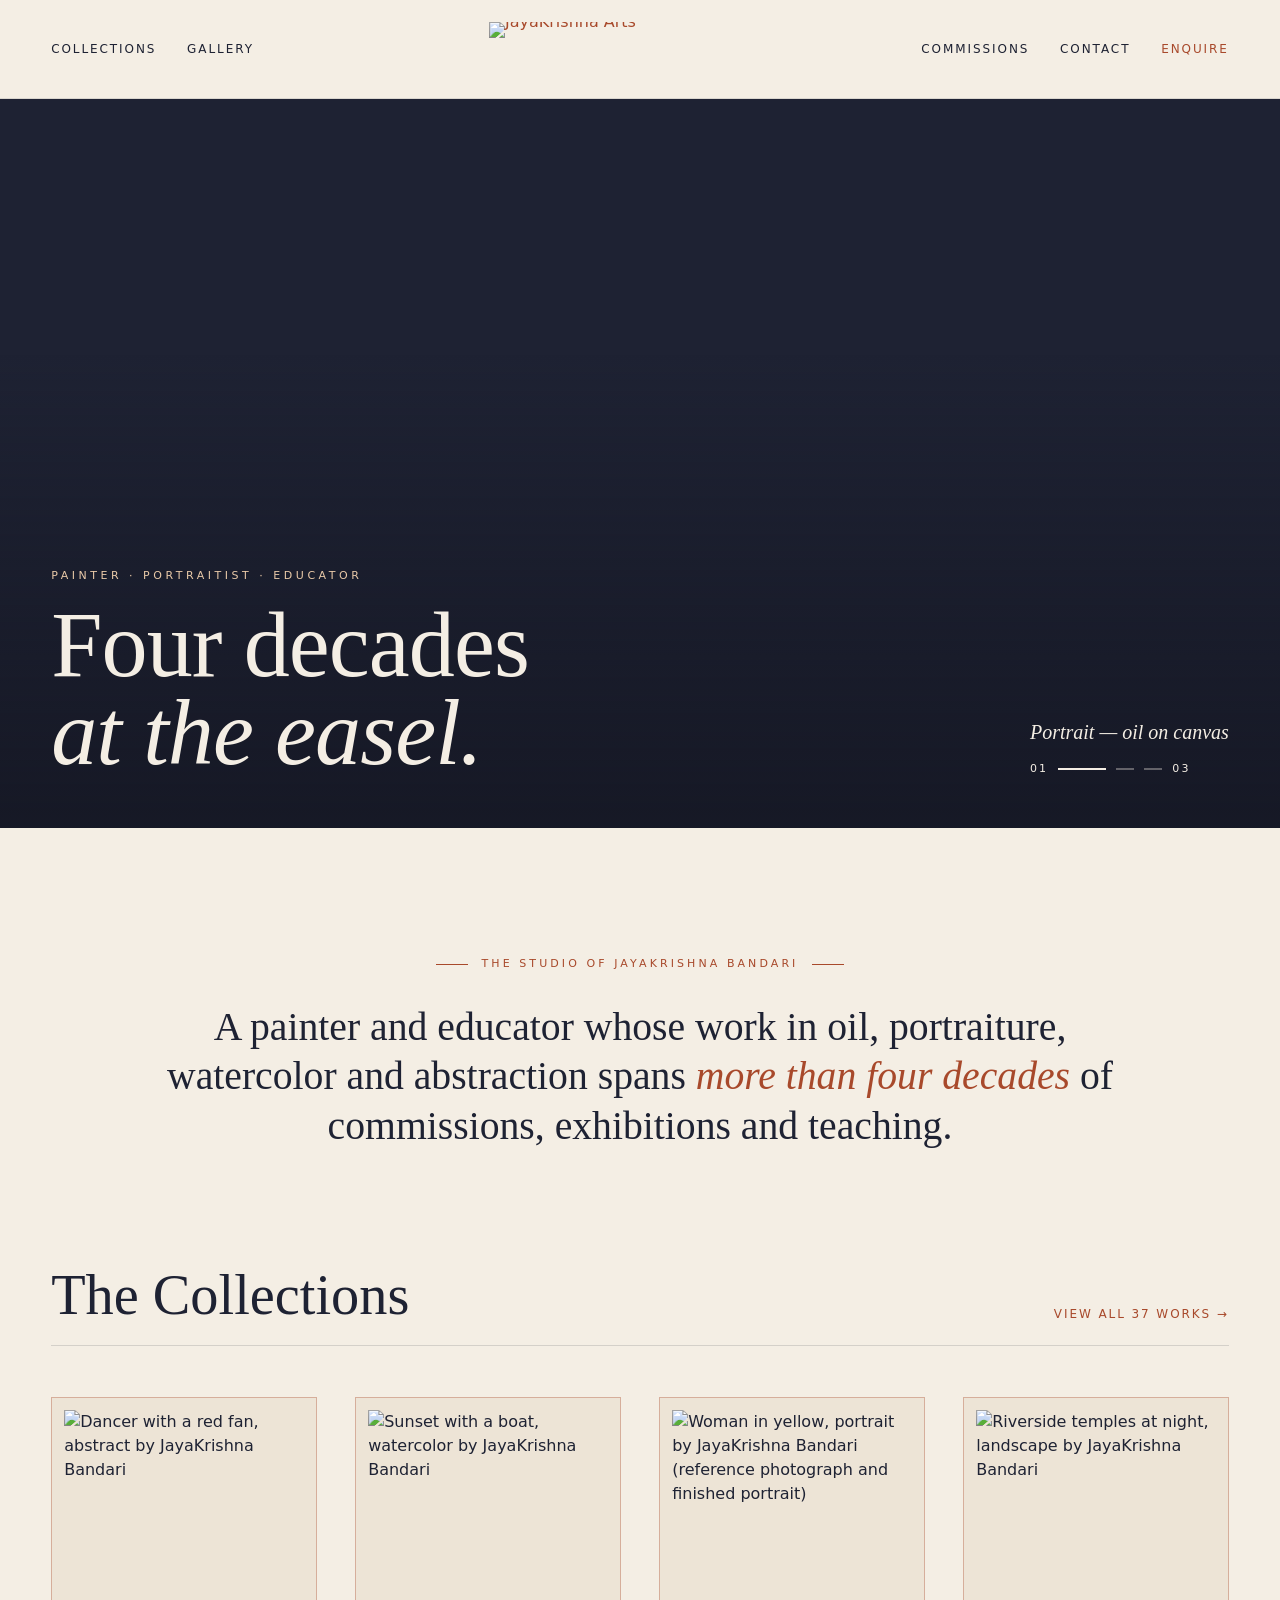
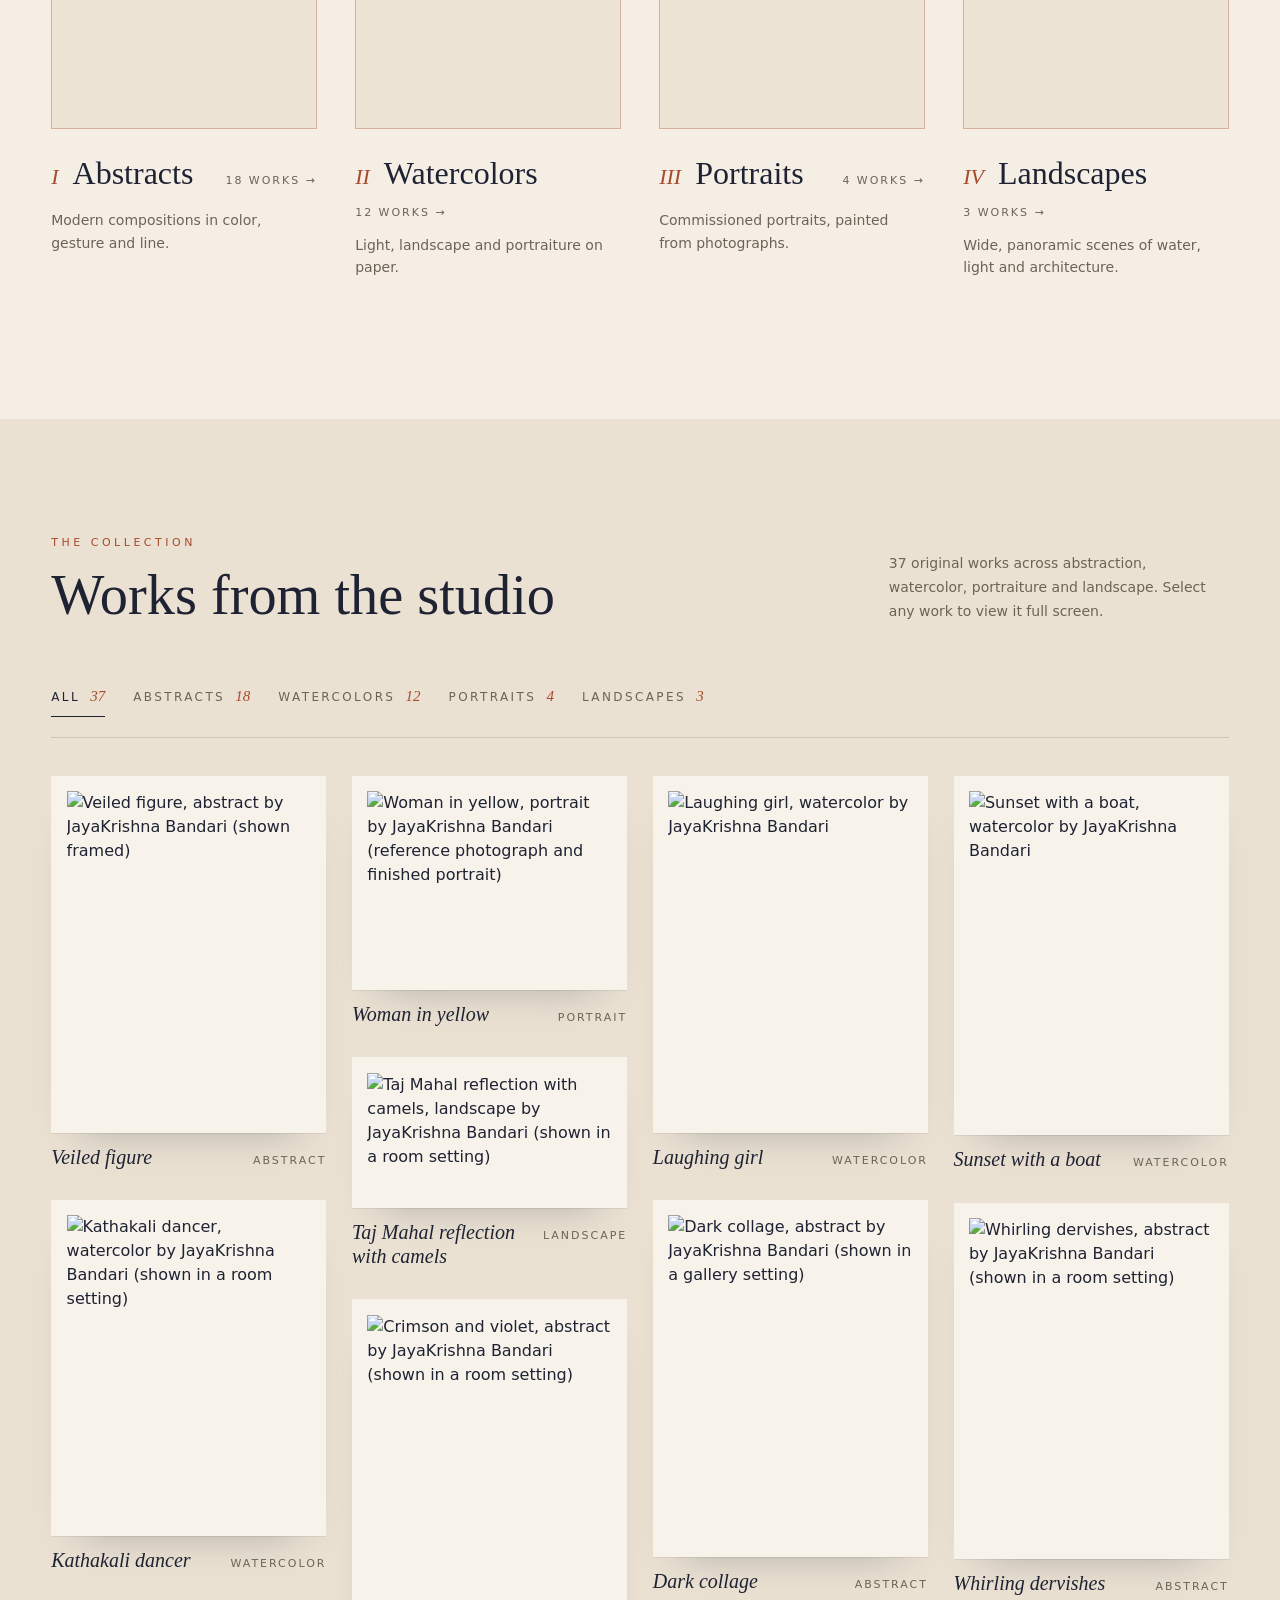
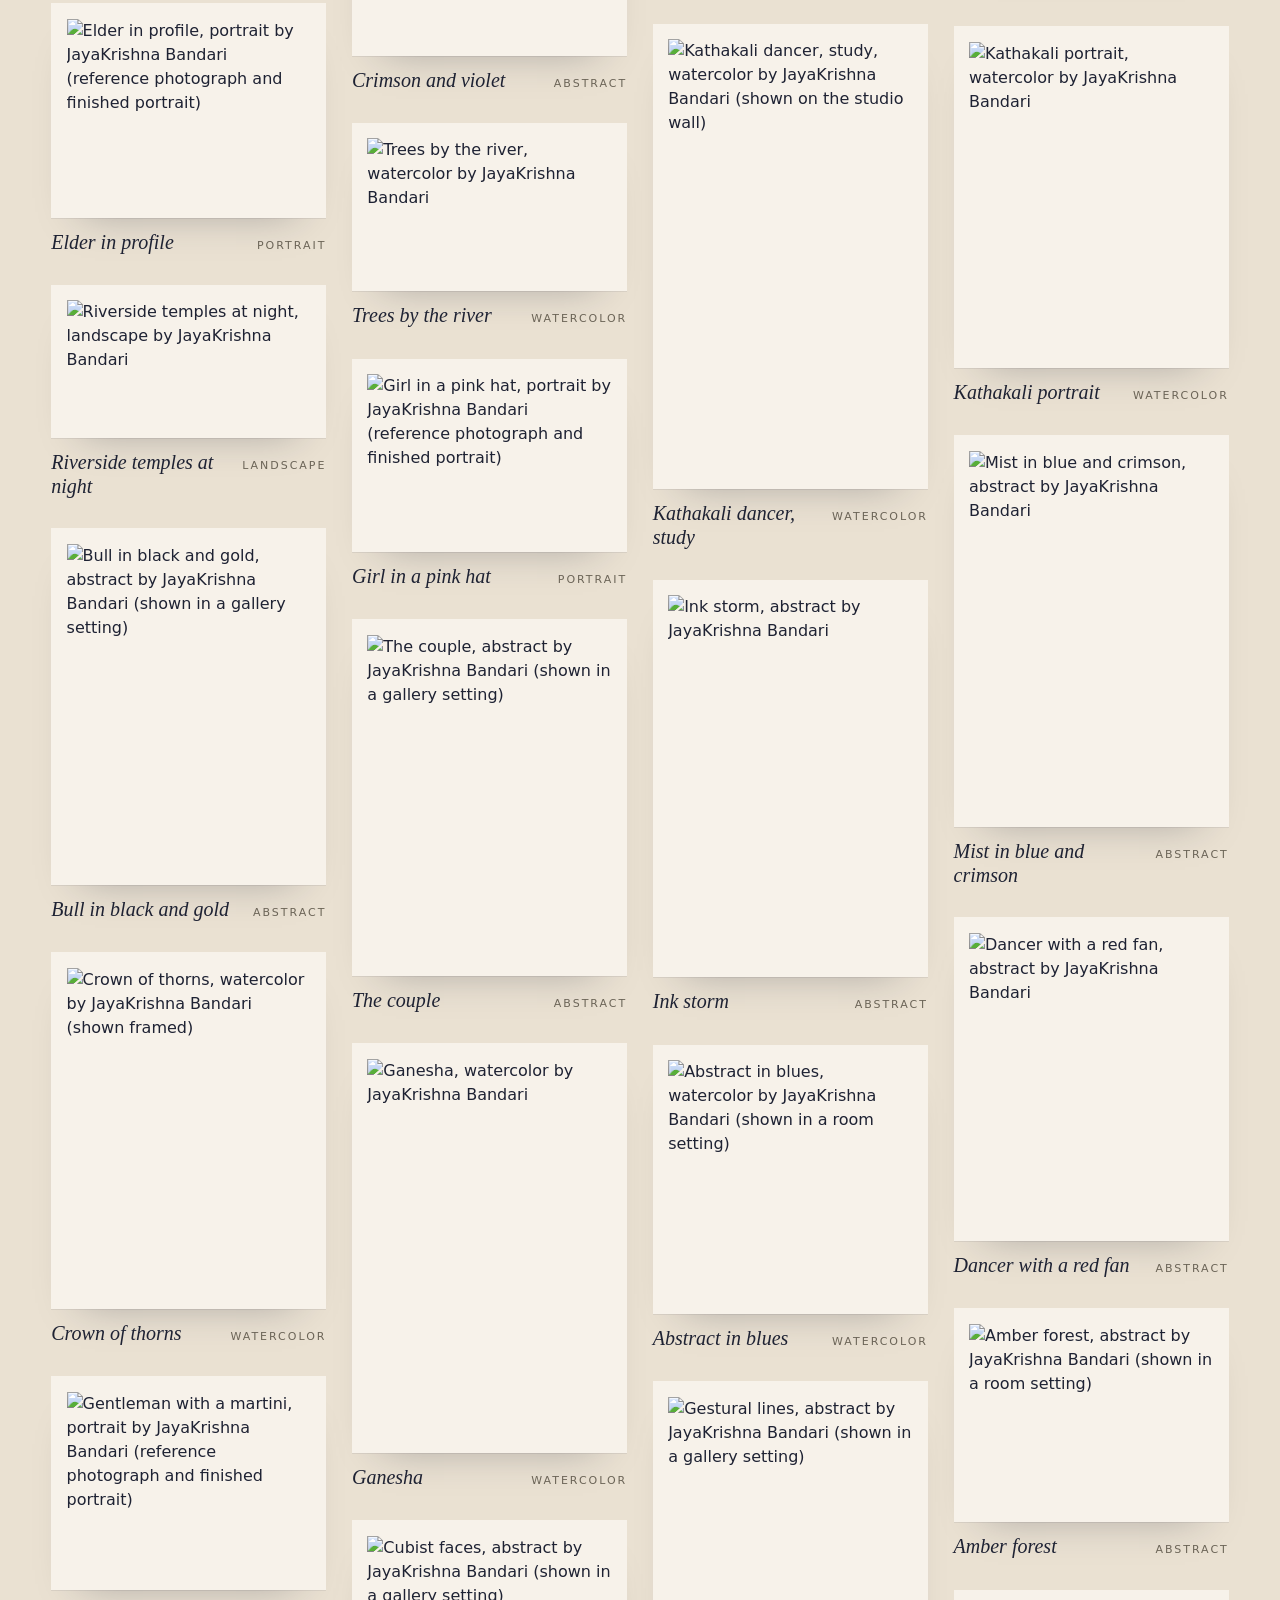
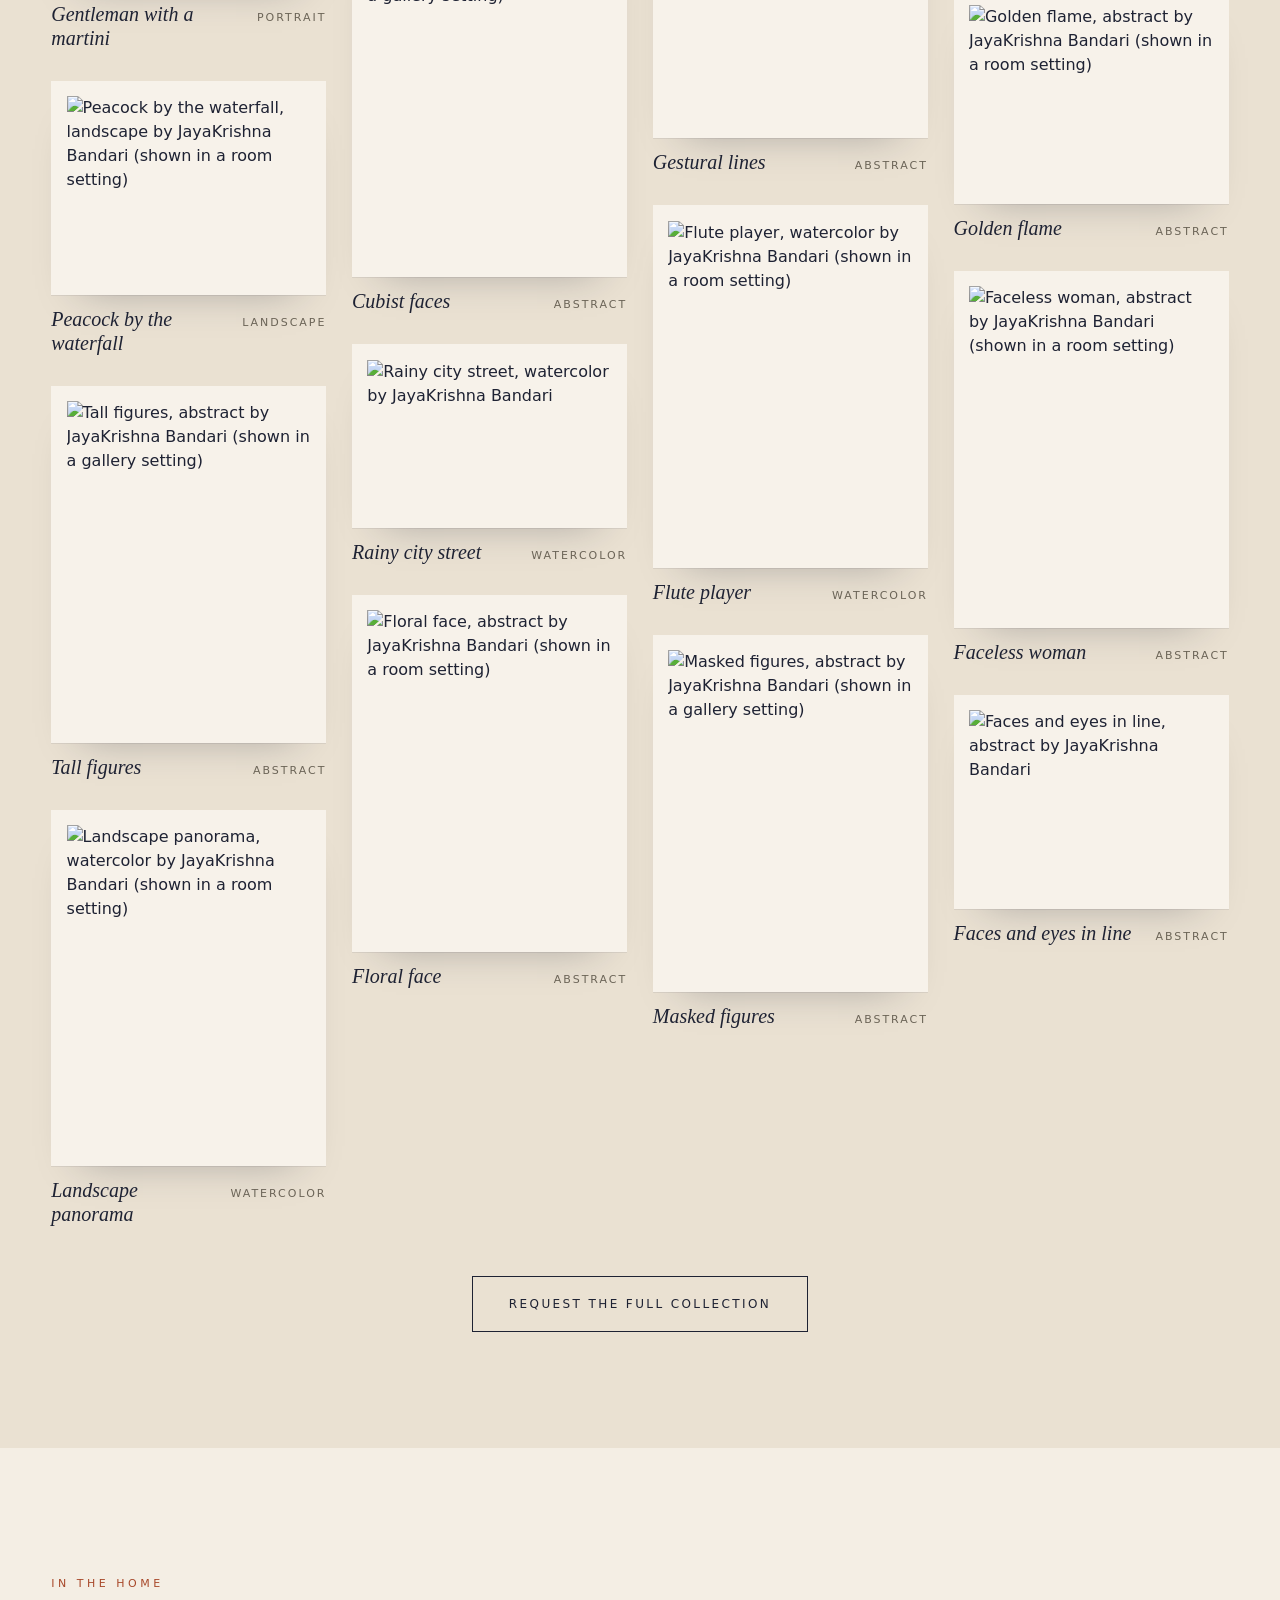
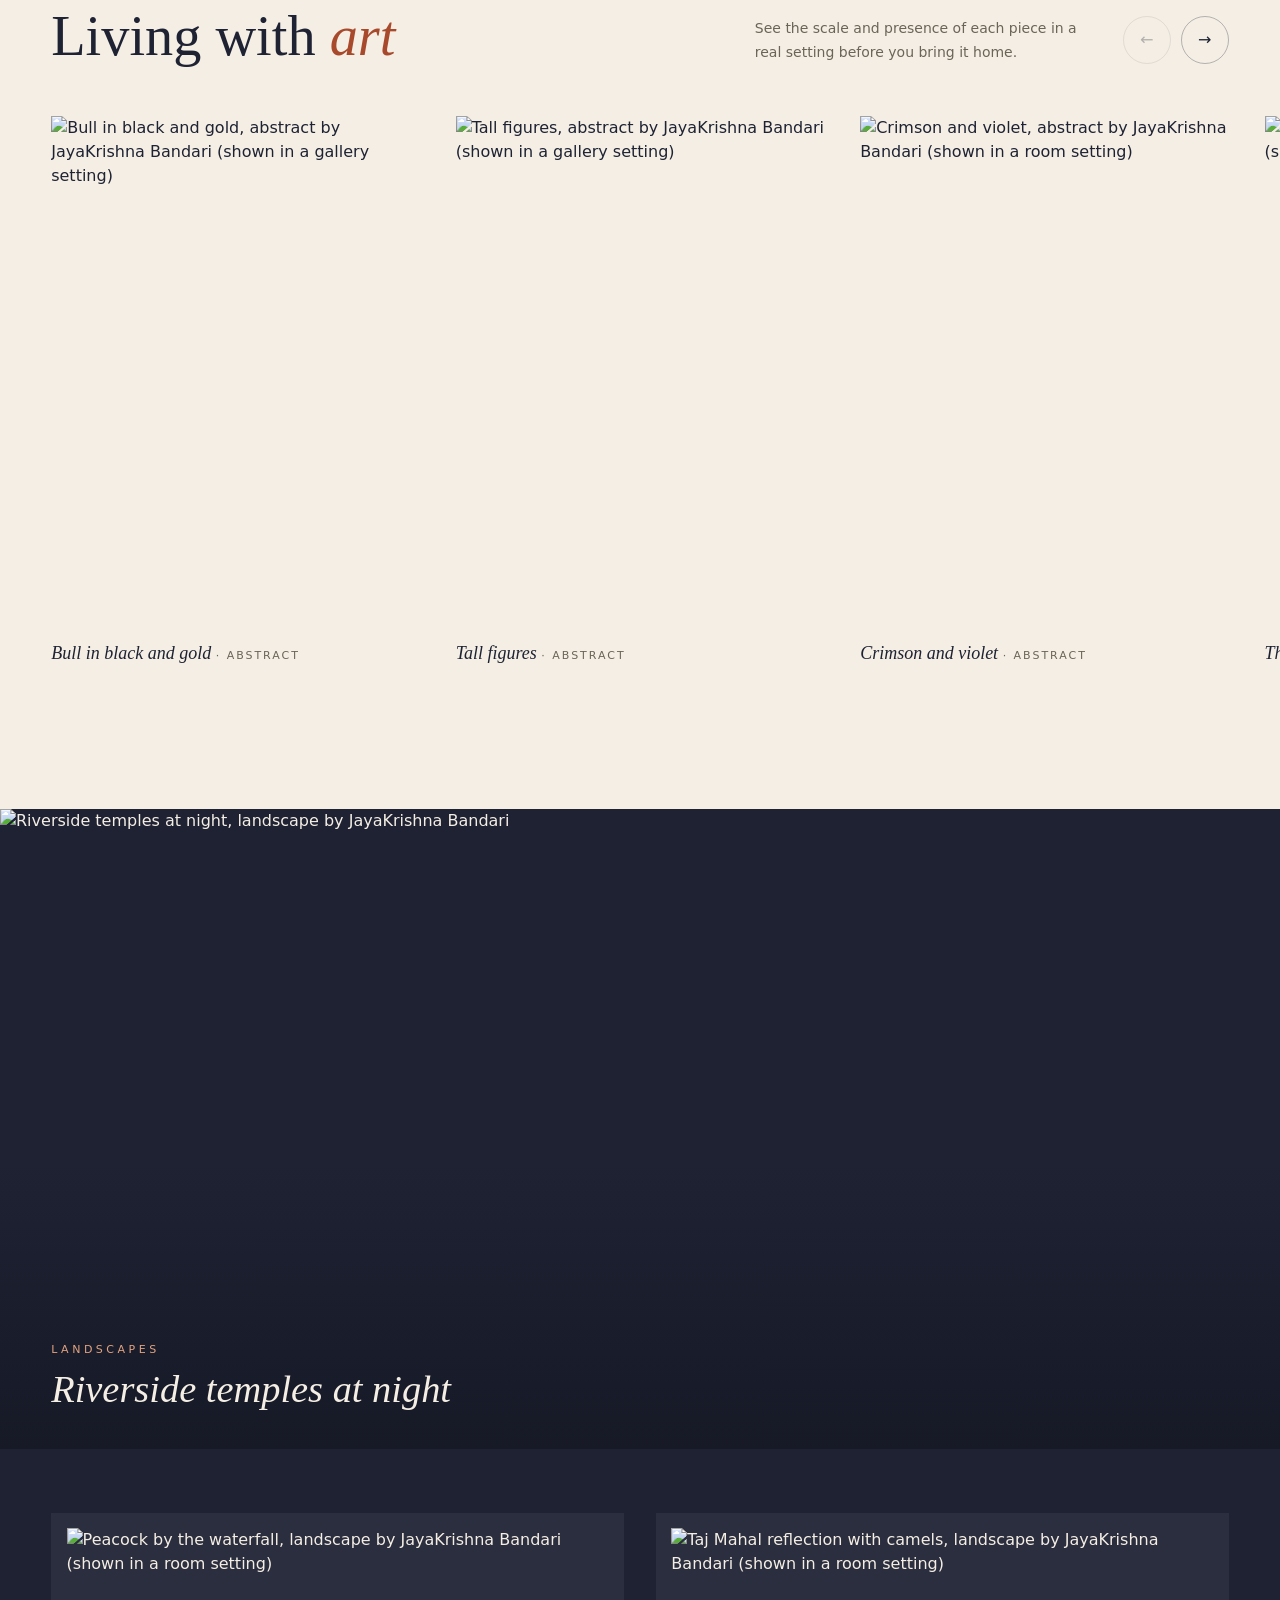
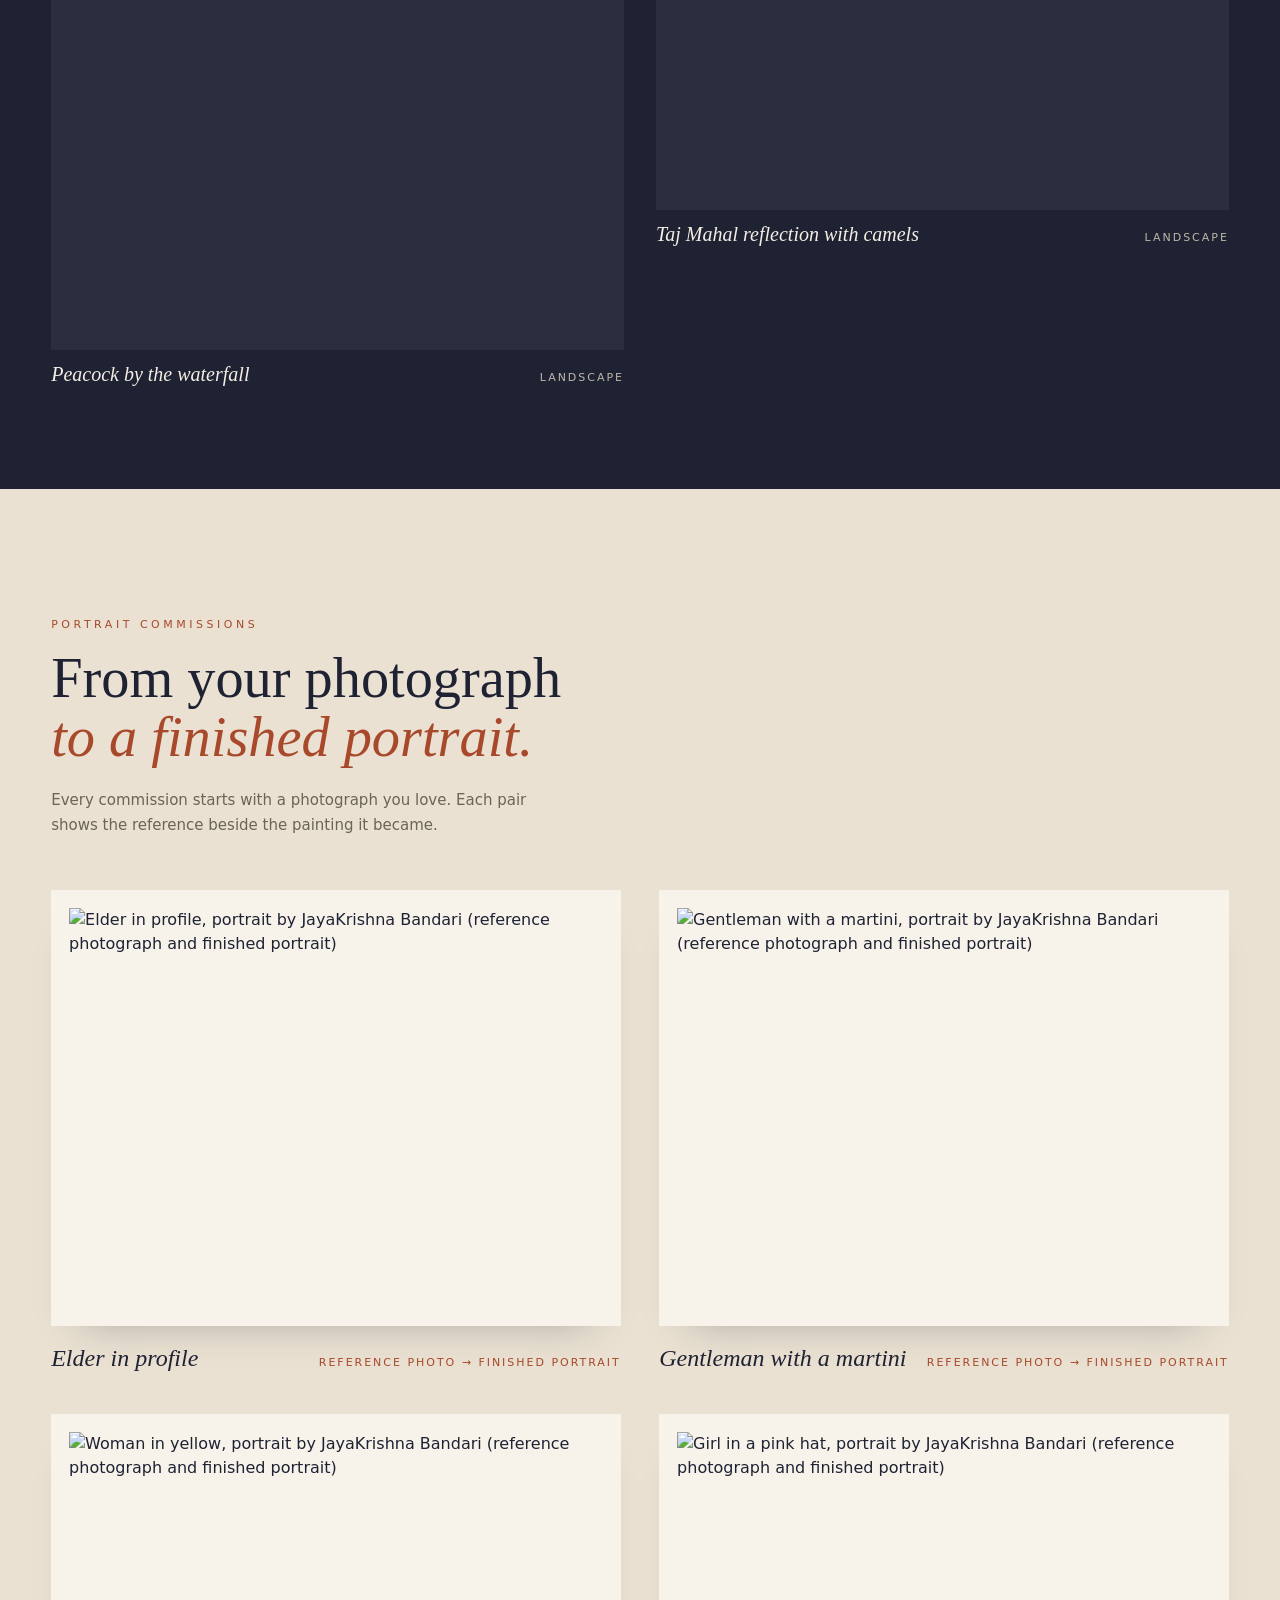
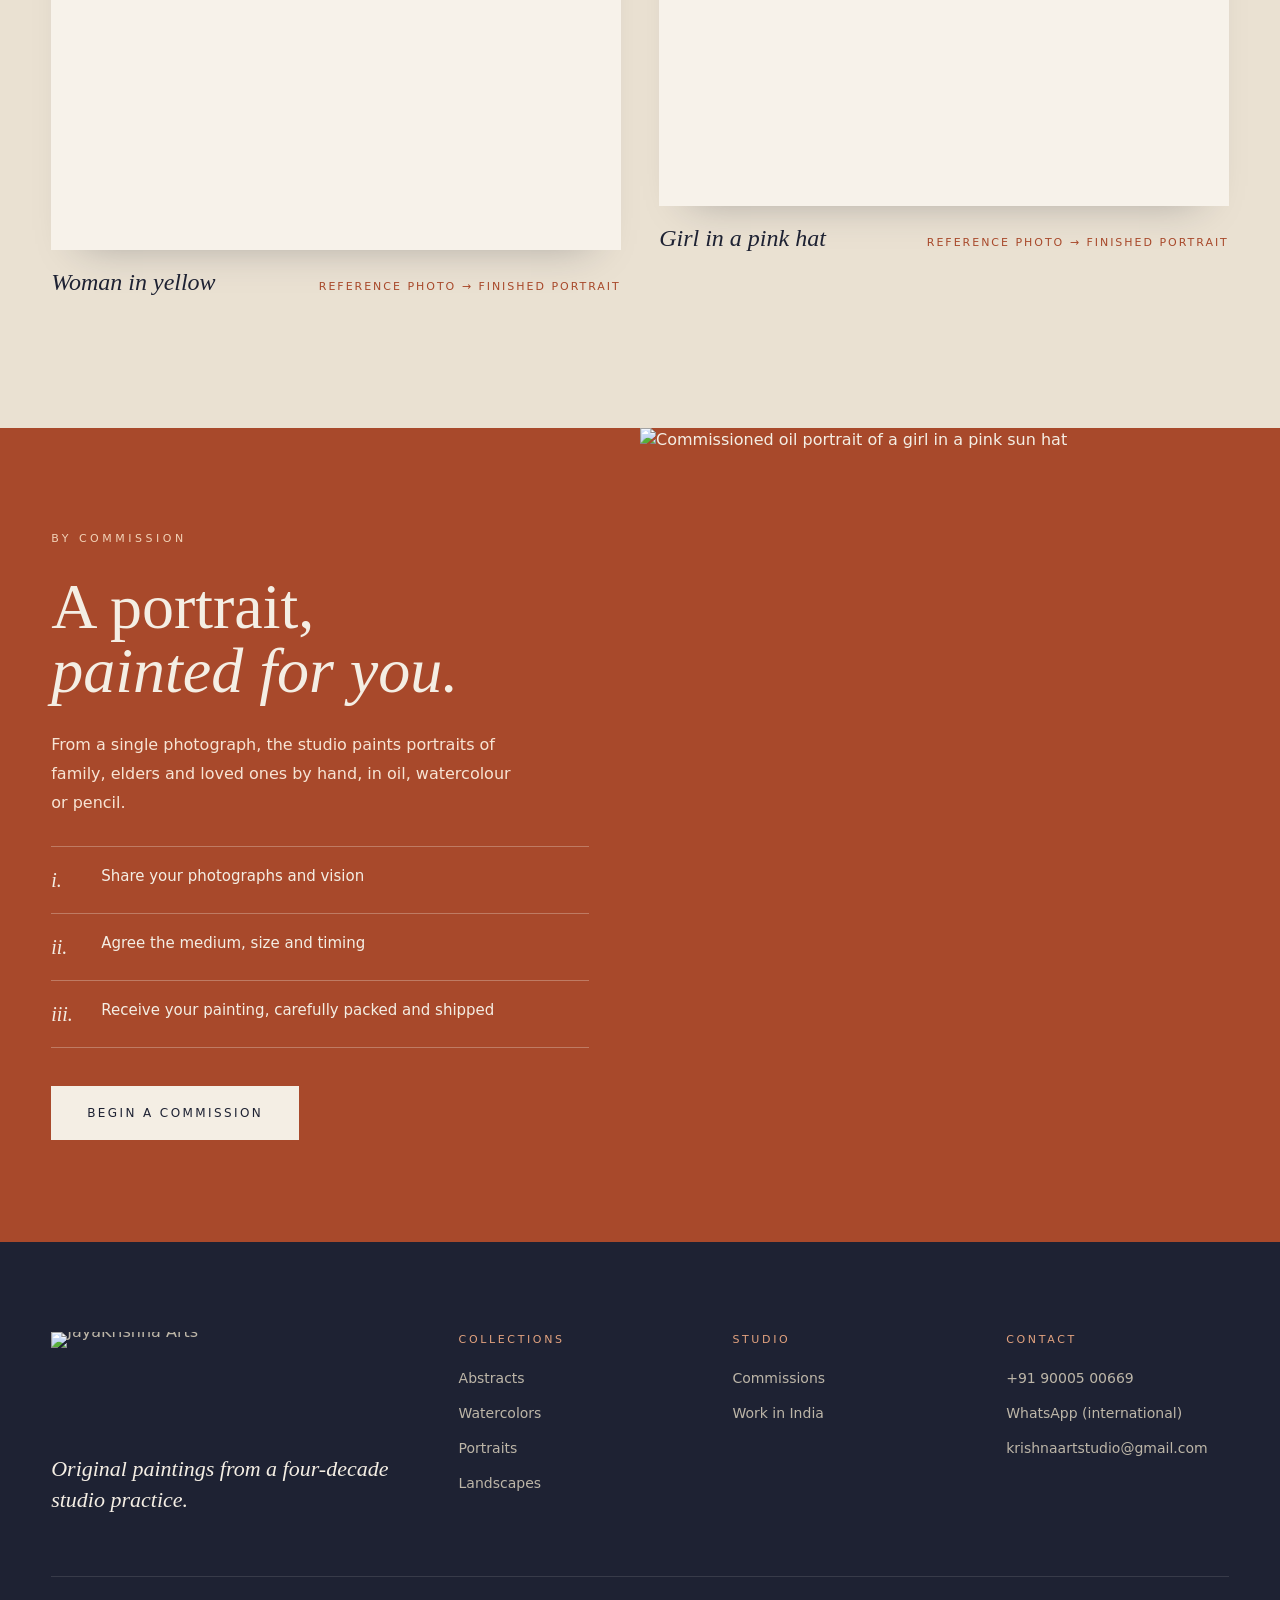
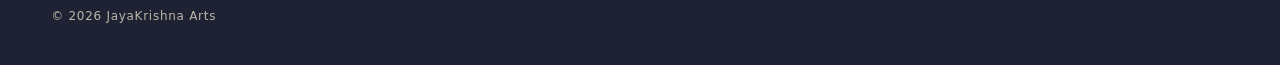
==== commit 92bc2042: "Refactor font handling in 404.html, index.html, and india.html by replacing direct font links with p" ====
--- a/index.html
+++ b/index.html
@@ -22,9 +22,7 @@
 <link rel="icon" href="https://quseprdus1.blob.core.windows.net/kora-business-images/social-media/2d53f821-5875-4b07-a20e-5b5a7b8592e5/medialibrary/1792657992_ob0rh7.png" type="image/png">
 <link rel="apple-touch-icon" href="https://quseprdus1.blob.core.windows.net/kora-business-images/social-media/2d53f821-5875-4b07-a20e-5b5a7b8592e5/medialibrary/1792657992_ob0rh7.png">
 <link rel="manifest" href="site.webmanifest">
-<link rel="preconnect" href="https://fonts.googleapis.com">
-<link rel="preconnect" href="https://fonts.gstatic.com" crossorigin>
-<link href="https://fonts.googleapis.com/css2?family=Cormorant+Garamond:ital,wght@0,400;0,500;0,600;1,400;1,500&family=Manrope:wght@400;500;600&display=swap" rel="stylesheet">
+<!-- kora:fonts --><!-- /kora:fonts -->
 <link rel="stylesheet" href="assets/styles.css">
 <script>
   window.KORA_SITE_CONFIG = {
